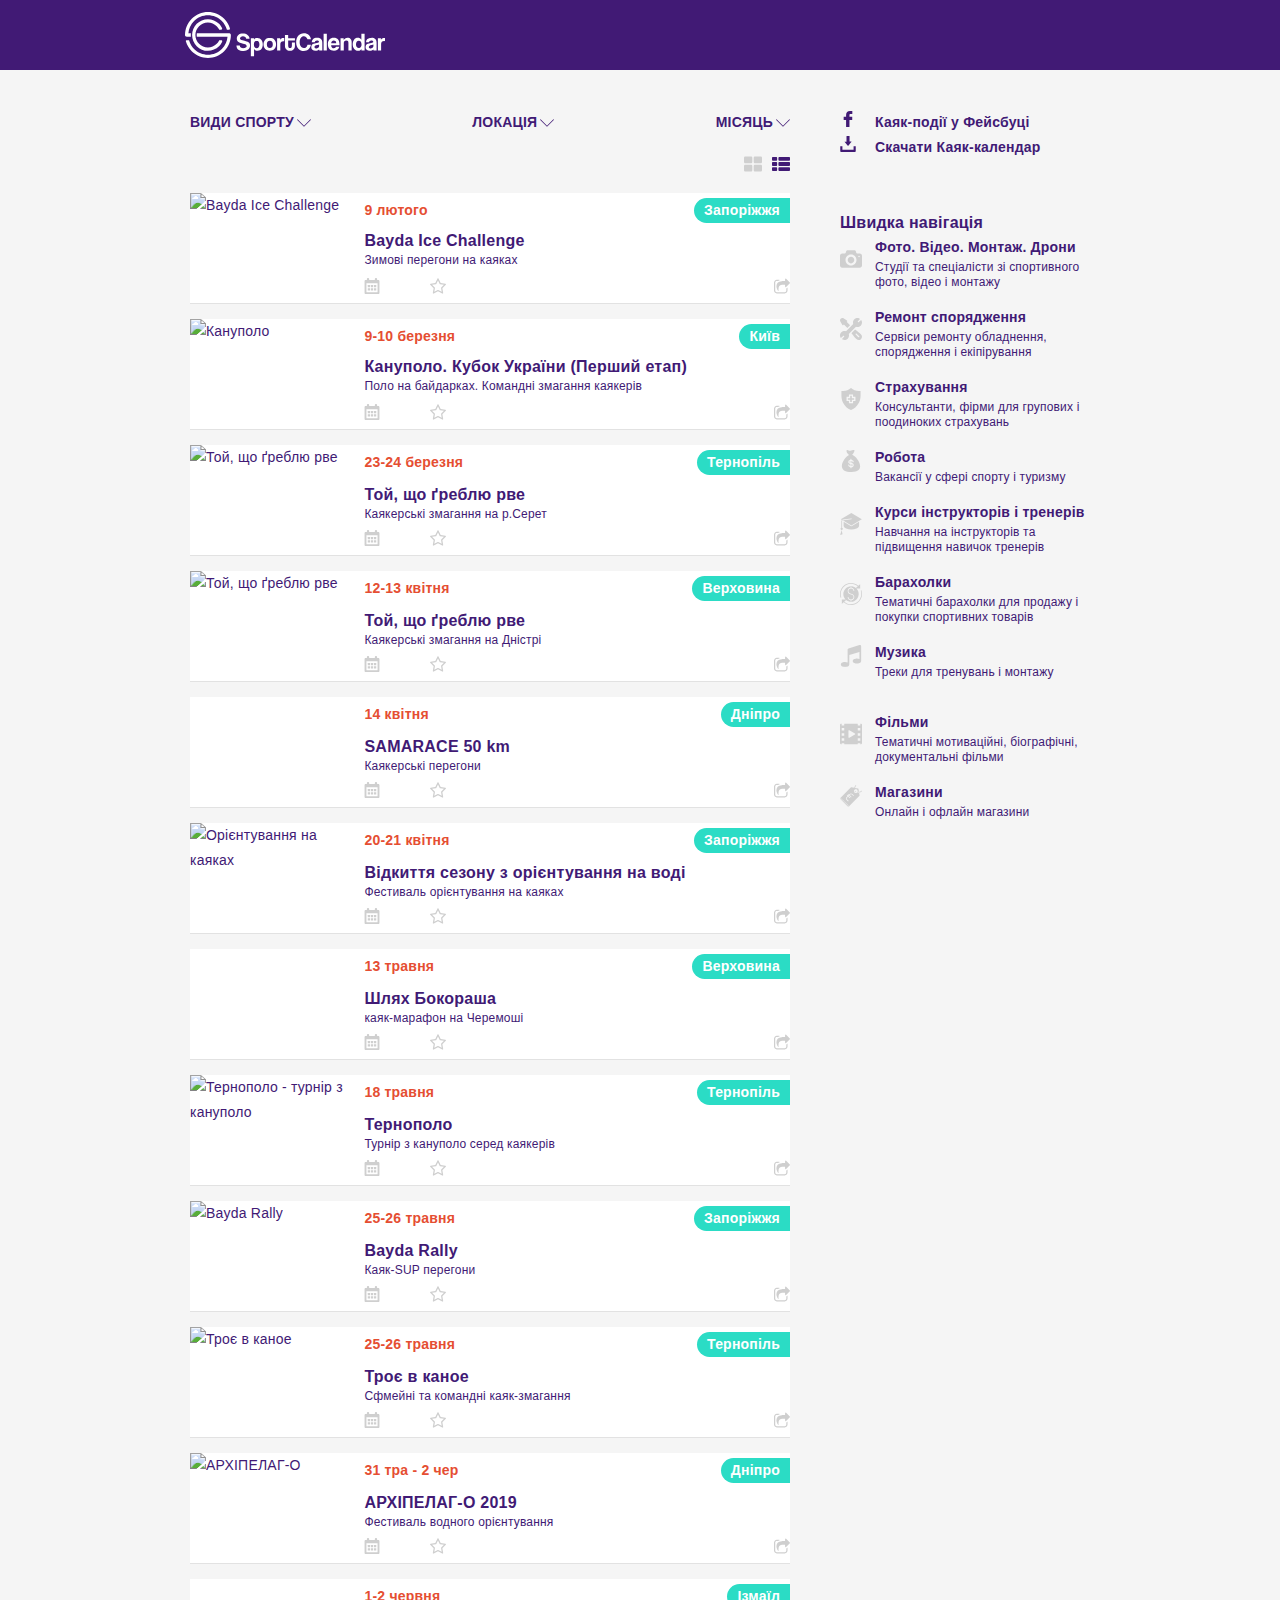
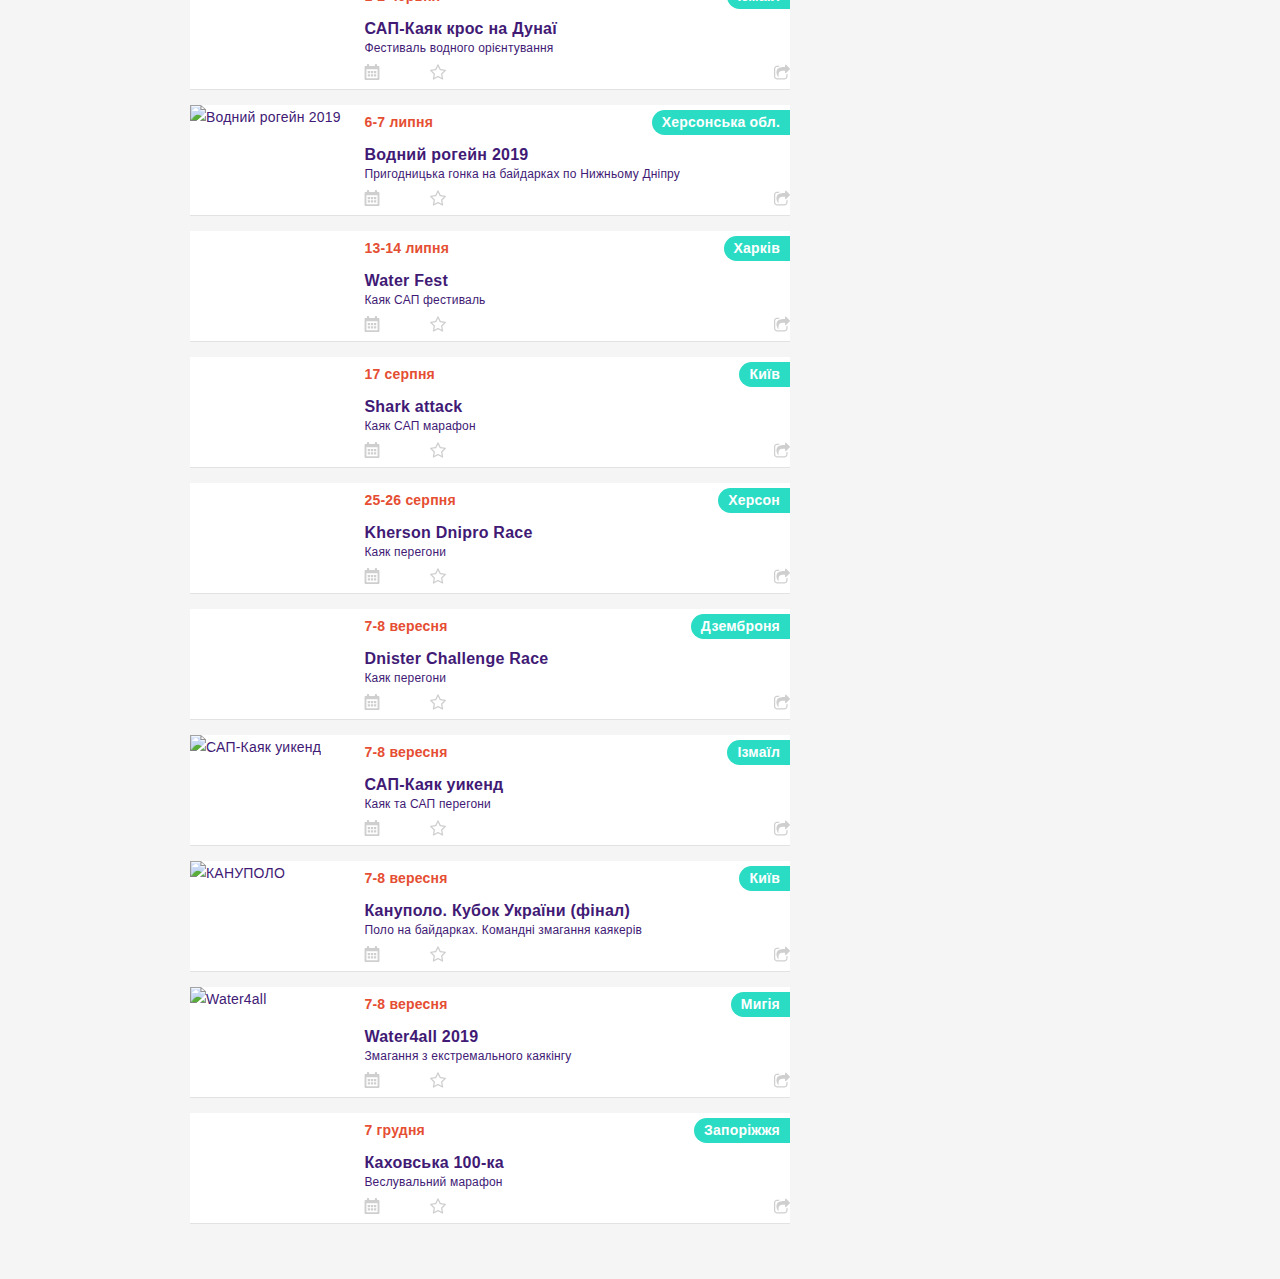
==== index.html @ 2b48cb85 "chenged eventPics place" ====
<!DOCTYPE html>
<html lang="ua">
<head>
    <meta charset="UTF-8">
    <meta name="viewport" content="width=device-width, initial-scale=1.0">
    <meta http-equiv="X-UA-Compatible" content="ie=edge">
    <title>SportCalendar.ua</title>
    <link rel="stylesheet" href="listContent.css">
    <link rel="stylesheet" href="eventPage.css">
    <link rel="stylesheet" href="style.css">
    
</head>
<body>
    
<div class="container">
    
    <header class="header"> 
        <div class="headerLogo">
            <svg xmlns="http://www.w3.org/2000/svg" xml:space="preserve" width="216.166mm" height="49.6062mm" style="shape-rendering:geometricPrecision; text-rendering:geometricPrecision; image-rendering:optimizeQuality; fill-rule:evenodd; clip-rule:evenodd"
                viewBox="0 0 22466 5156" xmlns:xlink="http://www.w3.org/1999/xlink">
                 <defs>
                  <style type="text/css">
                   <![CDATA[.fil0 {fill:#fff;fill-rule:nonzero}]]>
                  </style>
                 </defs>
                 <g id="Layer_x0020_1">
                  <metadata id="CorelCorpID_0Corel-Layer"/>
                  <path class="fil0" d="M6875 3010c-8,-91 -46,-160 -113,-209 -68,-48 -153,-73 -256,-73 -91,0 -168,20 -233,61 -65,40 -97,95 -97,163 0,52 22,97 67,135 44,37 118,68 221,92 83,20 155,38 216,54 62,16 116,31 163,45 47,14 90,28 127,41 37,13 73,28 107,44 71,34 127,84 168,148 41,65 62,148 62,251 0,95 -19,180 -56,254 -37,75 -88,138 -151,191 -64,52 -138,93 -222,121 -85,28 -176,42 -272,42 -539,0 -814,-208 -826,-623l375 0c2,97 40,173 115,227 75,54 169,82 284,82 48,0 95,-6 141,-17 45,-11 86,-27 121,-48 35,-21 63,-46 83,-76 20,-29 30,-61 30,-95 0,-111 -96,-190 -288,-236 -161,-38 -283,-71 -366,-98 -83,-27 -142,-49 -179,-65 -97,-44 -167,-102 -212,-173 -44,-71 -67,-160 -67,-269 0,-81 15,-156 45,-227 30,-71 74,-132 132,-183 57,-51 129,-92 215,-123 86,-30 184,-45 295,-45 103,0 199,15 288,44 89,29 166,70 233,123 67,52 120,116 159,191 39,75 61,158 65,251l-375 0zm1171 206c-204,0 -306,149 -306,448 0,117 29,212 86,286 58,74 132,110 222,110 91,0 165,-39 224,-117 59,-78 88,-178 88,-301 0,-284 -105,-427 -315,-427zm-297 -275l0 173c36,-73 86,-126 148,-159 63,-33 142,-50 239,-50 101,0 189,20 263,61 75,40 137,95 188,163 50,69 88,147 112,236 24,89 36,182 36,278 0,105 -13,201 -38,288 -25,87 -62,162 -110,225 -48,64 -108,113 -179,148 -71,35 -151,53 -242,53 -85,0 -164,-16 -238,-48 -74,-32 -131,-86 -171,-160l0 826 -360 0 0 -2034 351 0zm1780 272c-222,0 -333,139 -333,418 0,280 111,421 333,421 222,0 333,-140 333,-421 0,-278 -111,-418 -333,-418zm0 -309c109,0 207,17 294,51 87,34 160,83 221,147 61,64 107,140 139,230 32,90 48,189 48,298 0,109 -17,208 -50,298 -33,90 -80,166 -141,230 -61,64 -134,112 -221,147 -87,34 -184,51 -291,51 -111,0 -210,-18 -298,-53 -88,-35 -162,-85 -222,-148 -61,-64 -107,-140 -139,-230 -32,-90 -48,-188 -48,-295 0,-109 17,-208 50,-297 33,-89 80,-165 141,-229 61,-64 135,-113 222,-148 88,-35 186,-53 295,-53zm1616 375c-34,-6 -68,-9 -100,-9 -224,0 -336,111 -336,333l0 717 -363 0 0 -1380 342 0 0 166c30,-46 62,-83 94,-109 32,-26 66,-46 100,-61 34,-14 70,-23 106,-26 36,-3 73,-5 109,-5l48 0 0 372zm1205 -79l-760 0 0 569c0,87 16,154 48,201 32,47 86,71 160,71 73,0 126,-23 160,-70 34,-46 51,-113 51,-200l0 -360 339 0 0 396c0,73 -11,142 -32,209 -21,67 -54,125 -100,176 -45,50 -103,91 -174,121 -71,30 -154,45 -251,45 -101,0 -187,-15 -257,-45 -71,-30 -129,-71 -174,-121 -45,-50 -79,-109 -100,-176 -21,-67 -32,-137 -32,-212l0 -1238 360 0 0 372 760 0 0 260z"/>
                  <path class="fil0" d="M1326 2394l3564 0c183,0 271,44 265,254 -9,323 -77,632 -194,915 -131,316 -322,600 -560,837 -237,237 -521,429 -837,560 -304,126 -637,195 -986,195 -349,0 -682,-69 -986,-195 -316,-131 -600,-322 -837,-560 -155,-155 -291,-331 -403,-522 -110,-188 -197,-391 -257,-606 -13,-45 18,-91 69,-91l239 0 53 0 16 51c53,171 127,334 218,485 92,153 203,294 329,420 204,204 446,368 716,479 260,107 544,167 844,167 299,0 584,-59 844,-167 269,-112 512,-276 716,-479 190,-190 346,-415 457,-663 97,-219 160,-456 181,-705l-3450 0c-18,-123 -18,-251 0,-374zm1244 1961c-240,0 -469,-48 -678,-134 -218,-90 -413,-222 -576,-385 -163,-163 -295,-359 -385,-576 -87,-209 -134,-438 -134,-678 0,-240 48,-469 134,-678 90,-218 222,-413 385,-576 163,-163 359,-295 576,-385 209,-87 438,-134 678,-134 240,0 469,48 678,134 217,90 413,222 576,385 79,79 151,166 215,260 38,56 73,115 104,175 70,134 36,220 -103,220l-159 0 -43 0 -20 -39c-33,-65 -72,-128 -115,-187 -42,-58 -90,-114 -143,-167 -129,-129 -284,-234 -455,-305 -165,-68 -346,-106 -536,-106 -190,0 -371,38 -536,106 -171,71 -325,175 -455,305 -129,129 -234,284 -304,455 -68,165 -106,346 -106,536 0,190 38,371 106,536 71,171 175,325 304,455 129,129 284,234 455,304 165,68 346,106 536,106 190,0 371,-38 536,-106 171,-71 325,-175 455,-304 104,-104 191,-223 258,-353l20 -39 43 0 177 0c103,0 183,47 91,207 -37,63 -71,128 -111,188 -64,94 -136,181 -215,260 -163,163 -359,295 -576,385 -209,87 -438,134 -678,134zm-1913 -1586c-149,0 -296,1 -444,1 -147,0 -212,-78 -212,-192 0,-349 69,-682 195,-986 131,-316 322,-600 560,-837 237,-237 521,-429 837,-560 304,-126 637,-195 986,-195 349,0 682,69 986,195 316,131 600,322 837,560 156,156 293,333 406,527 97,166 176,345 234,532 16,53 24,169 -103,169l-181 0 -53 0 -16 -51c-53,-173 -127,-337 -218,-490l0 0c-93,-154 -205,-297 -332,-424 -204,-204 -446,-368 -716,-479 -260,-107 -544,-167 -844,-167 -299,0 -584,59 -844,167 -269,112 -512,275 -716,479 -191,191 -347,416 -458,666 -98,220 -160,459 -181,710l277 0 6 0c-12,124 -12,251 0,374l-6 0z"/>
                  <path class="fil0" d="M13759 3065c-26,-105 -77,-187 -151,-247 -75,-60 -158,-89 -251,-89 -75,0 -141,16 -200,48 -59,32 -108,78 -150,136 -41,59 -73,128 -94,207 -21,80 -32,168 -32,265 0,95 11,182 32,262 21,80 51,148 91,206 39,58 87,103 142,136 55,33 119,50 189,50 115,0 208,-31 278,-94 71,-63 119,-152 145,-269l390 0c-20,107 -53,203 -98,289 -45,86 -102,159 -169,221 -68,62 -146,109 -236,142 -90,33 -189,50 -298,50 -121,0 -234,-21 -339,-62 -105,-41 -196,-103 -274,-185 -78,-82 -138,-183 -182,-304 -43,-121 -65,-261 -65,-421 0,-157 20,-299 61,-424 40,-125 98,-232 172,-319 75,-88 165,-155 272,-201 107,-46 227,-70 360,-70 117,0 222,18 316,53 94,35 175,83 242,144 68,61 122,132 162,213 40,82 66,169 76,262l-390 0zm1301 575c-36,30 -100,54 -191,73 -125,24 -210,53 -254,86 -44,33 -67,79 -67,138 0,103 54,154 163,154 46,0 91,-7 135,-20 43,-13 81,-33 113,-59 32,-26 58,-60 77,-100 19,-40 29,-87 29,-139 0,-16 0,-38 -1,-67 -1,-28 -3,-50 -5,-67zm-224 -741c196,0 343,46 440,139 98,93 147,228 147,406l0 872 -339 0c-4,-16 -8,-33 -12,-51 -4,-18 -7,-38 -9,-61 -44,46 -102,81 -173,104 -71,23 -152,35 -245,35 -139,0 -251,-34 -334,-103 -84,-69 -126,-163 -126,-284 0,-95 16,-170 47,-227 31,-56 75,-101 132,-133 56,-32 124,-56 201,-73 78,-16 162,-30 253,-42 73,-10 130,-26 171,-48 41,-22 62,-53 62,-94 0,-52 -24,-92 -73,-118 -48,-26 -102,-39 -160,-39 -65,0 -119,19 -162,56 -43,37 -69,87 -77,150l-348 0c12,-153 65,-273 157,-359 93,-86 242,-129 448,-129zm1096 1416l-363 0 0 -1882 363 0 0 1882zm1053 -823c-4,-103 -34,-179 -89,-229 -55,-49 -120,-74 -192,-74 -75,0 -138,26 -191,79 -52,52 -83,127 -91,224l563 0zm-575 230c6,103 36,186 91,248 54,63 127,94 218,94 59,0 111,-14 157,-42 46,-28 77,-66 91,-112l375 0c-42,141 -117,250 -224,327 -107,77 -234,115 -381,115 -460,0 -690,-250 -690,-751 0,-214 57,-384 173,-511 115,-127 279,-191 493,-191 432,0 648,274 648,823l-950 0zm1410 -584c42,-77 99,-136 171,-177 72,-41 163,-62 274,-62 67,0 128,10 183,30 55,20 103,49 144,88 40,38 72,86 95,144 23,58 35,124 35,198l0 956 -366 0 0 -835c0,-107 -18,-179 -53,-216 -35,-37 -96,-56 -183,-56 -190,0 -284,106 -284,318l0 790 -363 0 0 -1380 348 0 0 203zm1701 73c-208,0 -312,142 -312,427 0,123 28,222 85,298 57,76 131,113 224,113 44,0 86,-10 124,-29 38,-19 72,-46 100,-82 28,-35 50,-77 65,-124 15,-47 23,-99 23,-156 0,-299 -103,-448 -309,-448zm654 1105l-351 0 -6 -169c-83,137 -210,206 -381,206 -101,0 -189,-20 -263,-59 -75,-39 -137,-93 -186,-160 -49,-68 -87,-146 -112,-235 -25,-89 -38,-184 -38,-285 0,-105 13,-201 39,-289 26,-88 64,-163 113,-225 49,-63 109,-111 180,-147 71,-35 150,-53 239,-53 167,0 302,73 403,218l0 -684 363 0 0 1882zm984 -675c-36,30 -100,54 -191,73 -125,24 -210,53 -254,86 -44,33 -67,79 -67,138 0,103 54,154 163,154 46,0 91,-7 135,-20 43,-13 81,-33 114,-59 32,-26 58,-60 77,-100 19,-40 29,-87 29,-139 0,-16 0,-38 -1,-67 -1,-28 -3,-50 -5,-67zm-224 -741c196,0 343,46 440,139 98,93 147,228 147,406l0 872 -339 0c-4,-16 -8,-33 -12,-51 -4,-18 -7,-38 -9,-61 -44,46 -102,81 -173,104 -71,23 -152,35 -245,35 -139,0 -251,-34 -334,-103 -84,-69 -126,-163 -126,-284 0,-95 16,-170 47,-227 31,-56 75,-101 132,-133 57,-32 124,-56 201,-73 78,-16 162,-30 253,-42 73,-10 130,-26 171,-48 41,-22 62,-53 62,-94 0,-52 -24,-92 -73,-118 -48,-26 -102,-39 -160,-39 -65,0 -119,19 -162,56 -43,37 -69,87 -77,150l-348 0c12,-153 65,-273 157,-359 93,-86 242,-129 448,-129zm1531 375c-34,-6 -68,-9 -100,-9 -224,0 -336,111 -336,333l0 717 -363 0 0 -1380 342 0 0 166c30,-46 62,-83 94,-109 32,-26 66,-46 100,-61 34,-14 70,-23 106,-26 36,-3 73,-5 109,-5l48 0 0 372z"/>
                  
                 </g>
            </svg>
            <!--  <?xml version="1.0" encoding="UTF-8"?>
            <!DOCTYPE svg PUBLIC "-//W3C//DTD SVG 1.1//EN" "http://www.w3.org/Graphics/SVG/1.1/DTD/svg11.dtd">-->
        </div>         
        <!-- <div class="menuContent">
            <ul class="headerMenu">
                <li><a href="#" class="social-item calendar">КАЛЕНДАР</a></li>
                <li><a href="#" class="social-item">ТУРИ</a></li>
                <li><a href="#" class="social-item">ШКОЛИ</a></li>
                <li><a href="#" class="social-item">МАГАЗИНИ</a></li>
                <li><a href="#" class="social-item">ПРОКАТИ</a></li>
                <li><a href="#" class="social-item">ФОРУМ</a></li>
            </ul>    
                
            <ul class="headerSocialMenu">
                <li><a href="#" class="social-item">Fb</a></li>
                <li><a href="#" class="social-item">Tlg</a></li>
                <li><a href="#" class="social-item">In</a></li>
            </ul>         
        </div>  -->               
    </header>    

    <main>
        <!--EVENT SECTION-->
        <section class="contentSection">
            <div class="homeGradient"></div>
            <!-- FILTERS -->
            <div class="filterMenu">

                <div class="categoryFilter filterBlock">
                    <strong>Види спорту</strong> 
                    <svg class="icon" xmlns="http://www.w3.org/2000/svg" xmlns:xlink="http://www.w3.org/1999/xlink" version="1.1" id="Capa_1" x="0px" y="0px" width="512px" height="512px" viewBox="0 0 201.458 201.457" style="enable-background:new 0 0 201.458 201.457;" xml:space="preserve"> <g>      <path d="M193.177,46.233l8.28,8.28L100.734,155.241L0,54.495l8.28-8.279l92.46,92.46L193.177,46.233z" /></g> </svg>
                            
                   <section class="modal modalFilter">
                        <div class="filterHeader">
                            <button class="modalClose" type="button">
                                <img class="icon" src="img/icon/close.svg" alt="закрити">
                            </button>
                        </div>
                        <ul class="filterContent"> 
                            <li class="">
                                    <h2>Категорії</h2>
                                    <ul class="listItem ">
                                        <li class="filterItem" >Зимові </li class="filterItem">
                                        <li class="filterItem" >Водні </li class="filterItem">
                                        <li class="filterItem" >Бігові</li class="filterItem">
                                        <li class="filterItem" >Мультигонки </li class="filterItem">
                                        <li class="filterItem" >Мотоспорт </li class="filterItem">
                                        <li class="filterItem" >Автоспорт </li class="filterItem">
                                    </ul>
                            </li>                               
                            <li class="">
                                    <h2>A</h2>
                                    <ul class="listItem ">
                                        <li class="filterItem" >Акробатика</li class="filterItem">
                                        <li class="filterItem" >АкроЙога</li class="filterItem">
                                        <li class="filterItem" >Авто </li class="filterItem">
                                    </ul>
                            </li>

                            <li class=" ">
                                    <h2>Б</h2>
                                    <ul class="listItem ">
                                        <li class="filterItem" >Бадмінтон</li class="filterItem">
                                        <li class="filterItem" >Батут</li class="filterItem">
                                        <li class="filterItem" >Біг</li class="filterItem">
                                    </ul>
                            </li>

                            <li class=" ">
                                    <h2>B</h2>
                                    <ul class="listItem ">
                                        <li class="filterItem" >Вейкбордінг</li class="filterItem">                                
                                        <li class="filterItem" >Вело</li class="filterItem">
                                    </ul>
                            </li>

                            <li class=" ">
                                    <h2>K</h2>
                                    <ul class="listItem ">
                                        <li class="filterItem" >Каякінг</li class="filterItem">
                                        <li class="filterItem" >Кайтсьорфінг</li class="filterItem">
                                        <li class="filterItem" ></li class="filterItem">
                                    </ul>
                            </li>                                   
                        </ul>
                    </section>
                </div>

                <div class="locFilter filterBlock">
                    <strong>Локація</strong>   
                    <svg class="icon" xmlns="http://www.w3.org/2000/svg" xmlns:xlink="http://www.w3.org/1999/xlink" version="1.1" id="Capa_1" x="0px" y="0px" width="512px" height="512px" viewBox="0 0 201.458 201.457" style="enable-background:new 0 0 201.458 201.457;" xml:space="preserve"> <g>      <path d="M193.177,46.233l8.28,8.28L100.734,155.241L0,54.495l8.28-8.279l92.46,92.46L193.177,46.233z" /></g> </svg>

                    <section class="modal modalFilter">
                        <div class="filterHeader">
                            <button class="modalClose" type="button">
                                <img class="icon" src="img/icon/close.svg" alt="закрити">
                            </button>
                        </div>
                        <ul class="filterContent"> 
                            <li class="">
                                <h3>Центр України</h3>
                                <ul class="listItem ">
                                    <li class="filterItem" >Вінниця і обл</li class="filterItem">
                                    <li class="filterItem" >Житомир і обл</li class="filterItem">
                                    <li class="filterItem" >Київ і обл</li class="filterItem">
                                    <li class="filterItem" >Кіровоград і обл </li class="filterItem">
                                    <li class="filterItem" >Полтава і обл</li class="filterItem">
                                    <li class="filterItem" >Суми і обл </li class="filterItem"> 
                                    <li class="filterItem" >Черкаси і обл </li class="filterItem">
                                    <li class="filterItem" >Чернігів і обл</li class="filterItem">
                                </ul>
                            </li>                               
                            <li class="">
                                <h3>Захід України</h3>
                                <ul class="listItem ">                                    
                                    <li class="filterItem" >Львів і обл</li class="filterItem">
                                    <li class="filterItem" >Івано-Франківськ і обл </li class="filterItem">
                                    <li class="filterItem" >Закарпаття і обл</li class="filterItem">
                                    <li class="filterItem" >Рівно і обл </li class="filterItem">
                                    <li class="filterItem" >Тернопіль і обл</li class="filterItem">
                                    <li class="filterItem" >Чернівці і обл </li class="filterItem">   
                                    <li class="filterItem" >Хмельницький і обл </li class="filterItem">   
                                </ul>
                            </li>                            

                            <li class=" ">
                                <h3>Південь України</h3>
                                <ul class="listItem ">                                    
                                    <li class="filterItem" >Одеса і обл</li class="filterItem">
                                    <li class="filterItem" >Херсон і обл </li class="filterItem">
                                    <li class="filterItem" >Миколаїв і обл</li class="filterItem">                
                                </ul>
                            </li>

                            <li class=" ">
                                    <h3>Схід України</h3>
                                    <ul class="listItem ">
                                        <li class="filterItem" >Дніпро і обл </li class="filterItem">
                                        <li class="filterItem" >Запоріжжя і обл</li class="filterItem">
                                        <li class="filterItem" >Харків і обл</li class="filterItem">
                                        <li class="filterItem" >Донецька обл</li class="filterItem">
                                        <li class="filterItem" >Луганська обл</li class="filterItem">
                                    </ul>
                            </li>                                   
                        </ul>
                    </section>                
                </div>
                
                <div class="dateFilter filterBlock">
                    <strong>Місяць</strong>   
                    <svg class="icon" xmlns="http://www.w3.org/2000/svg" xmlns:xlink="http://www.w3.org/1999/xlink" version="1.1" id="Capa_1" x="0px" y="0px" width="512px" height="512px" viewBox="0 0 201.458 201.457" style="enable-background:new 0 0 201.458 201.457;" xml:space="preserve"> <g>      <path d="M193.177,46.233l8.28,8.28L100.734,155.241L0,54.495l8.28-8.279l92.46,92.46L193.177,46.233z" /></g> </svg>

                    <section class="modal modalFilter">
                        <div class="filterHeader">                            
                            <button class="modalClose" type="button">
                                <img class="icon" src="img/icon/close.svg" alt="закрити">
                            </button>
                            <h2>2019 рік</h2>
                        </div>
                        <ul>                                
                            <li class="season winter">
                                <ul class="listItem seasonItem">
                                    <li class="filterItem" selected>Грудень</li class="filterItem">
                                    <li class="filterItem" >Січень</li class="filterItem">
                                    <li class="filterItem" >Лютий</li class="filterItem">
                                </ul>
                            </li>
                            <li class="season spring">
                                <ul class="listItem seasonItem ">
                                    <li class="filterItem" >Березень</li class="filterItem">
                                    <li class="filterItem" >Квітень</li class="filterItem">
                                    <li class="filterItem" >Травень</li class="filterItem">
                                </ul>
                            </li>
                            <li class="season summer">
                                <ul class="listItem seasonItem">
                                    <li class="filterItem" >Червень</li class="filterItem">
                                    <li class="filterItem" >Липень</li class="filterItem">
                                    <li class="filterItem" >Серпень</li class="filterItem">
                                </ul>
                            </li>
                            <li class="season autumn">
                                <ul class="listItem seasonItem">
                                    <li class="filterItem" >Вересень</li class="filterItem">
                                    <li class="filterItem" >Жовтень</li class="filterItem">
                                    <li class="filterItem" >Листопад</li class="filterItem">
                                </ul>
                            </li>                                   
                        </ul>
                    </section>                 
                   
                </div>                
                
            </div>             
            <!-- FILTERS end-->

            <div class="listGrid">
                    <svg class="icon grid" version="1.1" id="Capa_1" xmlns="http://www.w3.org/2000/svg" xmlns:xlink="http://www.w3.org/1999/xlink" x="0px" y="0px"
                         viewBox="0 0 475.082 475.082" style="enable-background:new 0 0 475.082 475.082;"
                        xml:space="preserve"><g><g><path d="M182.725,36.542H36.547c-9.9,0-18.464,3.619-25.697,10.854C3.617,54.62,0,63.192,0,73.087v109.636
                               c0,9.897,3.617,18.464,10.85,25.693c7.232,7.236,15.796,10.854,25.697,10.854h146.178c9.9,0,18.464-3.621,25.697-10.854
                               c7.233-7.229,10.85-15.796,10.85-25.693V73.087c0-9.895-3.617-18.464-10.85-25.692C201.189,40.158,192.622,36.542,182.725,36.542z
                               "/><path d="M182.725,255.813H36.547c-9.9,0-18.464,3.621-25.697,10.852C3.617,273.896,0,282.462,0,292.358v109.636
                               c0,9.897,3.617,18.467,10.85,25.694c7.232,7.234,15.796,10.852,25.697,10.852h146.178c9.9,0,18.464-3.617,25.697-10.852
                               c7.233-7.228,10.85-15.797,10.85-25.694V292.358c0-9.896-3.617-18.462-10.85-25.693
                               C201.189,259.428,192.622,255.813,182.725,255.813z"/>
                           <path d="M464.23,47.396c-7.225-7.238-15.797-10.854-25.694-10.854H292.355c-9.896,0-18.463,3.619-25.693,10.854
                               c-7.234,7.224-10.852,15.797-10.852,25.692v109.636c0,9.897,3.617,18.464,10.852,25.693c7.23,7.236,15.797,10.854,25.693,10.854
                               h146.181c9.897,0,18.47-3.621,25.694-10.854c7.234-7.229,10.852-15.796,10.852-25.693V73.087
                               C475.082,63.192,471.467,54.626,464.23,47.396z"/>
                           <path d="M438.536,255.813H292.355c-9.896,0-18.463,3.621-25.693,10.852c-7.234,7.231-10.852,15.797-10.852,25.693v109.636
                               c0,9.897,3.617,18.467,10.852,25.694c7.23,7.234,15.797,10.852,25.693,10.852h146.181c9.897,0,18.47-3.617,25.694-10.852
                               c7.234-7.228,10.852-15.797,10.852-25.694V292.358c0-9.896-3.614-18.462-10.852-25.693
                               C457.005,259.428,448.44,255.813,438.536,255.813z"/>
                       </g></g></svg>
                    <svg class="icon list" version="1.1" id="Capa_1" xmlns="http://www.w3.org/2000/svg" xmlns:xlink="http://www.w3.org/1999/xlink" x="0px" y="0px"
                    width="511.626px" height="511.627px" viewBox="0 0 511.626 511.627" style="enable-background:new 0 0 511.626 511.627;"
                    xml:space="preserve"><g><g><path d="M118.771,200.999H27.406c-7.611,0-14.084,2.664-19.414,7.994C2.663,214.32,0,220.791,0,228.407v54.823
                           c0,7.61,2.663,14.078,7.992,19.406c5.33,5.329,11.803,7.994,19.414,7.994h91.365c7.611,0,14.084-2.665,19.414-7.994
                           c5.33-5.328,7.992-11.796,7.992-19.406v-54.823c0-7.616-2.662-14.087-7.992-19.414S126.382,200.999,118.771,200.999z"/>
                       <path d="M118.771,54.814H27.406c-7.611,0-14.084,2.663-19.414,7.993C2.663,68.137,0,74.61,0,82.221v54.821
                           c0,7.616,2.663,14.091,7.992,19.417c5.33,5.327,11.803,7.994,19.414,7.994h91.365c7.611,0,14.084-2.667,19.414-7.994
                           s7.992-11.798,7.992-19.414V82.225c0-7.611-2.662-14.084-7.992-19.417C132.855,57.48,126.382,54.814,118.771,54.814z"/>
                       <path d="M118.771,347.177H27.406c-7.611,0-14.084,2.662-19.414,7.994C2.663,360.502,0,366.974,0,374.585v54.826
                           c0,7.61,2.663,14.086,7.992,19.41c5.33,5.332,11.803,7.991,19.414,7.991h91.365c7.611,0,14.084-2.663,19.414-7.991
                           c5.33-5.324,7.992-11.8,7.992-19.41v-54.826c0-7.611-2.662-14.083-7.992-19.411S126.382,347.177,118.771,347.177z"/>
                       <path d="M484.215,200.999H210.131c-7.614,0-14.084,2.664-19.414,7.994s-7.992,11.798-7.992,19.414v54.823
                           c0,7.61,2.662,14.078,7.992,19.406c5.327,5.329,11.8,7.994,19.414,7.994h274.091c7.61,0,14.085-2.665,19.41-7.994
                           c5.332-5.328,7.994-11.796,7.994-19.406v-54.823c0-7.616-2.662-14.087-7.997-19.414
                           C498.3,203.663,491.833,200.999,484.215,200.999z"/>
                       <path d="M484.215,347.177H210.131c-7.614,0-14.084,2.662-19.414,7.994c-5.33,5.331-7.992,11.8-7.992,19.41v54.823
                           c0,7.611,2.662,14.089,7.992,19.417c5.327,5.328,11.8,7.987,19.414,7.987h274.091c7.61,0,14.085-2.662,19.41-7.987
                           c5.332-5.331,7.994-11.806,7.994-19.417v-54.823c0-7.61-2.662-14.085-7.997-19.41C498.3,349.846,491.833,347.177,484.215,347.177z
                           "/><path d="M503.629,62.811c-5.329-5.327-11.797-7.993-19.414-7.993H210.131c-7.614,0-14.084,2.663-19.414,7.993
                           s-7.992,11.803-7.992,19.414v54.821c0,7.616,2.662,14.083,7.992,19.414c5.327,5.327,11.8,7.994,19.414,7.994h274.091
                           c7.61,0,14.078-2.667,19.41-7.994s7.994-11.798,7.994-19.414V82.225C511.626,74.613,508.964,68.141,503.629,62.811z"/>
                   </g></g></svg>
            </div>

            <!--LIST CONTENT-->
            <div class="listContent">                   
                                
                <!--Bayda Ice Challenge-->
                <div class="blockContent BaydaIceChallenge">                    
                    <section class="infoContent"> 
                        <div class="topEventContent">
                            <div class="dateContent "> 
                                <strong>9 лютого</strong>
                            </div>
                            <div class="locationContent ">
                                <!-- <svg class="icon" version="1.0" xmlns="http://www.w3.org/2000/svg"  viewBox="0 0 830.000000 1280.000000" preserveAspectRatio="xMidYMid meet"><g transform="translate(0.000000,1280.000000) scale(0.100000,-0.100000)" stroke="none"><path d="M3855 12789 c-555 -44 -1043 -176 -1530 -414 -1457 -712 -2370 -2223 -2322 -3840 19 -605 152 -1155 406 -1680 109 -225 183 -353 331 -575 65 -96 856 -1369 1760 -2827 903 -1459 1646 -2653 1650 -2653 4 0 747 1194 1650 2652 904 1459 1695 2732 1760 2828 148 222 222 350 331 575 421 869 520 1869 279 2821 -244 958 -822 1795 -1640 2371 -696 491 -1551 759 -2404 752 -94 -1 -216 -5 -271 -10z m635 -1764 c440 -80 813 -271 1120 -575 769 -761 825 -1980 130 -2812 -335 -402 -817 -663 -1344 -728 -114 -14 -378 -14 -492 0 -853 105 -1550 715 -1764 1544 -141 545 -52 1136 243 1613 330 531 862 876 1497 968 130 19 481 13 610 -10z"/></g></svg> -->
                                <strong>Запоріжжя</strong>
                            </div>
                        </div>       
                        
                        <div class="nameContent ">
                            <a href="#"><h2>Bayda Ice Challenge</h2></a>                        
                            <p class="descriptionContent">Зимові перегони на каяках</p>
                        </div>
                          
                        <hr>
                        <div class="bottomContent"> 
                            <div class="icon leftSide">
                                <div class="iconItem"><svg class="icon" xmlns="http://www.w3.org/2000/svg" xmlns:xlink="http://www.w3.org/1999/xlink" version="1.1" id="Capa_1" x="0px" y="0px" viewBox="0 0 361.77 361.77" style="enable-background:new 0 0 361.77 361.77;" xml:space="preserve"><g>			<path d="M323.885,43.77h-27.5V25c0-13.807-11.193-25-25-25h-1c-13.807,0-25,11.193-25,25v18.77h-129V25c0-13.807-11.193-25-25-25     h-1c-13.807,0-25,11.193-25,25v18.77h-27.5c-13.807,0-25,11.193-25,25v268c0,13.809,11.193,25,25,25h286     c13.807,0,25-11.191,25-25v-268C348.885,54.963,337.691,43.77,323.885,43.77z M306.885,322.27h-252v-203h252V322.27z" />		<path d="M89.136,211.134h43.498c2.209,0,4-1.791,4-4v-43.498c0-2.209-1.791-4-4-4H89.136c-2.209,0-4,1.791-4,4v43.498     C85.136,209.343,86.927,211.134,89.136,211.134z" />			<path d="M159.136,211.134h43.498c2.209,0,4-1.791,4-4v-43.498c0-2.209-1.791-4-4-4h-43.498c-2.209,0-4,1.791-4,4v43.498     C155.136,209.343,156.927,211.134,159.136,211.134z" />			<path d="M229.136,211.134h43.498c2.209,0,4-1.791,4-4v-43.498c0-2.209-1.791-4-4-4h-43.498c-2.209,0-4,1.791-4,4v43.498     C225.136,209.343,226.927,211.134,229.136,211.134z" />			<path d="M89.136,281.134h43.498c2.209,0,4-1.791,4-4v-43.498c0-2.209-1.791-4-4-4H89.136c-2.209,0-4,1.791-4,4v43.498     C85.136,279.343,86.927,281.134,89.136,281.134z" />			<path d="M159.136,281.134h43.498c2.209,0,4-1.791,4-4v-43.498c0-2.209-1.791-4-4-4h-43.498c-2.209,0-4,1.791-4,4v43.498     C155.136,279.343,156.927,281.134,159.136,281.134z" />			<path d="M229.136,281.134h43.498c2.209,0,4-1.791,4-4v-43.498c0-2.209-1.791-4-4-4h-43.498c-2.209,0-4,1.791-4,4v43.498     C225.136,279.343,226.927,281.134,229.136,281.134z" /></g></svg></div>
                                <div class="iconItem"><svg class="icon" version="1.1" id="Layer_1" xmlns="http://www.w3.org/2000/svg" xmlns:xlink="http://www.w3.org/1999/xlink" x="0px" y="0px" viewBox="0 0 512.001 512.001" style="enable-background:new 0 0 512.001 512.001;" xml:space="preserve"><g><path d="M510.992,196.91c-2.428-7.487-8.894-12.947-16.683-14.086l-151.857-22.196L274.547,23.059 c-3.484-7.059-10.674-11.528-18.546-11.528c-7.872,0-15.061,4.469-18.546,11.528L169.55,160.628L17.692,182.824 c-7.788,1.139-14.255,6.599-16.683,14.086c-2.428,7.487-0.395,15.703,5.243,21.195l109.867,107.009L90.19,476.291 c-1.331,7.761,1.86,15.603,8.229,20.23c6.369,4.626,14.813,5.236,21.782,1.572L256,426.677l135.799,71.415 c3.027,1.592,6.331,2.377,9.625,2.377c4.287,0,8.554-1.332,12.157-3.949c6.37-4.627,9.56-12.47,8.229-20.23l-25.928-151.177 l109.867-107.009C511.387,212.613,513.42,204.398,510.992,196.91z M359.229,303.073c-4.878,4.751-7.105,11.6-5.954,18.313 l20.682,120.588l-108.331-56.97c-3.014-1.585-6.32-2.377-9.627-2.377c-3.306,0-6.614,0.792-9.627,2.376l-108.33,56.97 l20.682-120.588c1.151-6.712-1.075-13.561-5.954-18.313l-87.656-85.376l121.163-17.709c6.729-0.984,12.544-5.213,15.554-11.311 L256,78.94l54.166,109.736c3.01,6.099,8.826,10.327,15.555,11.311l121.164,17.71L359.229,303.073z"/></g></svg><g><path d="M486.554,186.811c-1.6-4.9-5.8-8.4-10.9-9.2l-152-21.6l-68.4-137.5c-2.3-4.6-7-7.5-12.1-7.5l0,0c-5.1,0-9.8,2.9-12.1,7.6 l-67.5,137.9l-152,22.6c-5.1,0.8-9.3,4.3-10.9,9.2s-0.2,10.3,3.5,13.8l110.3,106.9l-25.5,151.4c-0.9,5.1,1.2,10.2,5.4,13.2 c2.3,1.7,5.1,2.6,7.9,2.6c2.2,0,4.3-0.5,6.3-1.6l135.7-71.9l136.1,71.1c2,1,4.1,1.5,6.2,1.5l0,0c7.4,0,13.5-6.1,13.5-13.5 c0-1.1-0.1-2.1-0.4-3.1l-26.3-150.5l109.6-107.5C486.854,197.111,488.154,191.711,486.554,186.811z M349.554,293.911 c-3.2,3.1-4.6,7.6-3.8,12l22.9,131.3l-118.2-61.7c-3.9-2.1-8.6-2-12.6,0l-117.8,62.4l22.1-131.5c0.7-4.4-0.7-8.8-3.9-11.9 l-95.6-92.8l131.9-19.6c4.4-0.7,8.2-3.4,10.1-7.4l58.6-119.7l59.4,119.4c2,4,5.8,6.7,10.2,7.4l132,18.8L349.554,293.911z"/></g> </svg></div>
                            </div>
                            <div class="icon"><svg class="icon" version="1.1" id="Capa_1" xmlns="http://www.w3.org/2000/svg" xmlns:xlink="http://www.w3.org/1999/xlink" x="0px" y="0px" viewBox="0 0 475.082 475.081" style="enable-background:new 0 0 475.082 475.081;"xml:space="preserve"><g><path d="M469.658,133.333L360.029,23.697c-3.621-3.617-7.909-5.424-12.854-5.424c-2.275,0-4.661,0.476-7.132,1.425c-7.426,3.237-11.139,8.852-11.139,16.846v54.821h-45.683c-20.174,0-38.879,1.047-56.101,3.14c-17.224,2.092-32.404,4.993-45.537,8.708c-13.134,3.708-24.983,8.326-35.547,13.846c-10.562,5.518-19.555,11.372-26.98,17.559c-7.426,6.186-13.943,13.23-19.558,21.129c-5.618,7.898-10.088,15.653-13.422,23.267c-3.328,7.616-5.992,15.99-7.992,25.125c-2.002,9.137-3.333,17.701-3.999,25.693c-0.666,7.994-0.999,16.657-0.999,25.979c0,10.663,1.668,22.271,4.998,34.838c3.331,12.559,6.995,23.407,10.992,32.545c3.996,9.13,8.709,18.603,14.134,28.403c5.424,9.802,9.182,16.317,11.276,19.555c2.093,3.23,4.095,6.187,5.997,8.85c1.903,2.474,4.377,3.71,7.421,3.71c0.765,0,1.902-0.186,3.427-0.568c4.377-2.095,6.279-5.325,5.708-9.705c-8.564-63.954-1.52-108.973,21.128-135.047c21.892-24.934,63.575-37.403,125.051-37.403h45.686v54.816c0,8.001,3.71,13.613,11.136,16.851c2.471,0.951,4.853,1.424,7.132,1.424c5.14,0,9.425-1.807,12.854-5.421l109.633-109.637c3.613-3.619,5.424-7.898,5.424-12.847C475.082,141.23,473.271,136.944,469.658,133.333z"/><path d="M395.996,292.356c-3.625-1.529-6.951-0.763-9.993,2.283c-4.948,4.568-10.092,8.093-15.42,10.564c-3.433,1.902-5.141,4.66-5.141,8.277v61.104c0,12.562-4.466,23.308-13.415,32.26c-8.945,8.946-19.704,13.419-32.264,13.419H82.222c-12.564,0-23.318-4.473-32.264-13.419c-8.947-8.952-13.418-19.697-13.418-32.26V137.039c0-12.563,4.471-23.313,13.418-32.259c8.945-8.947,19.699-13.418,32.264-13.418h31.977c1.141,0,2.666-0.383,4.568-1.143c10.66-6.473,23.313-12.185,37.972-17.133c4.949-0.95,7.423-3.994,7.423-9.136c0-2.474-0.903-4.611-2.712-6.423c-1.809-1.804-3.946-2.708-6.423-2.708H82.226c-22.65,0-42.018,8.042-58.102,24.125C8.042,95.026,0,114.394,0,137.044v237.537c0,22.651,8.042,42.018,24.125,58.102c16.084,16.084,35.452,24.126,58.102,24.126h237.541c22.647,0,42.017-8.042,58.101-24.126c16.085-16.084,24.127-35.45,24.127-58.102v-73.946C401.995,296.829,399.996,294.071,395.996,292.356z"/></g></svg></div>
                        </div>
                            
                    </section>
    
                    <section class="imgContent">
                        <img src="img/pics/bayda.jpg" alt="Bayda Ice Challenge">
                    </section>
                </div>
                
                <!--КАНУПОЛО-->
                <div class="blockContent CanoePolo">                    
                    <section class="infoContent">
                        <div class="topEventContent">                             
                            <div class="dateContent "> 
                                <strong>9-10 березня</strong>
                            </div> 
                            <div class="locationContent">
                                <!-- <svg class="icon" version="1.0" xmlns="http://www.w3.org/2000/svg"  viewBox="0 0 830.000000 1280.000000" preserveAspectRatio="xMidYMid meet"><g transform="translate(0.000000,1280.000000) scale(0.100000,-0.100000)" stroke="none"><path d="M3855 12789 c-555 -44 -1043 -176 -1530 -414 -1457 -712 -2370 -2223 -2322 -3840 19 -605 152 -1155 406 -1680 109 -225 183 -353 331 -575 65 -96 856 -1369 1760 -2827 903 -1459 1646 -2653 1650 -2653 4 0 747 1194 1650 2652 904 1459 1695 2732 1760 2828 148 222 222 350 331 575 421 869 520 1869 279 2821 -244 958 -822 1795 -1640 2371 -696 491 -1551 759 -2404 752 -94 -1 -216 -5 -271 -10z m635 -1764 c440 -80 813 -271 1120 -575 769 -761 825 -1980 130 -2812 -335 -402 -817 -663 -1344 -728 -114 -14 -378 -14 -492 0 -853 105 -1550 715 -1764 1544 -141 545 -52 1136 243 1613 330 531 862 876 1497 968 130 19 481 13 610 -10z"/></g></svg> -->
                                <strong>Київ</strong>
                            </div>                           
                        </div>                    
                        <div class="nameContent ">
                            <a href="#"><h2>Кануполо. Кубок України (Перший етап)</h2></a>                        
                            <p class="descriptionContent">Поло на байдарках. Командні змагання каякерів</p>
                        </div>  
                        <hr>
                        <div class="bottomContent"> 
                                <div class="icon leftSide">
                                    <div class="iconItem"><svg class="icon" xmlns="http://www.w3.org/2000/svg" xmlns:xlink="http://www.w3.org/1999/xlink" version="1.1" id="Capa_1" x="0px" y="0px" viewBox="0 0 361.77 361.77" style="enable-background:new 0 0 361.77 361.77;" xml:space="preserve"><g>			<path d="M323.885,43.77h-27.5V25c0-13.807-11.193-25-25-25h-1c-13.807,0-25,11.193-25,25v18.77h-129V25c0-13.807-11.193-25-25-25     h-1c-13.807,0-25,11.193-25,25v18.77h-27.5c-13.807,0-25,11.193-25,25v268c0,13.809,11.193,25,25,25h286     c13.807,0,25-11.191,25-25v-268C348.885,54.963,337.691,43.77,323.885,43.77z M306.885,322.27h-252v-203h252V322.27z" />		<path d="M89.136,211.134h43.498c2.209,0,4-1.791,4-4v-43.498c0-2.209-1.791-4-4-4H89.136c-2.209,0-4,1.791-4,4v43.498     C85.136,209.343,86.927,211.134,89.136,211.134z" />			<path d="M159.136,211.134h43.498c2.209,0,4-1.791,4-4v-43.498c0-2.209-1.791-4-4-4h-43.498c-2.209,0-4,1.791-4,4v43.498     C155.136,209.343,156.927,211.134,159.136,211.134z" />			<path d="M229.136,211.134h43.498c2.209,0,4-1.791,4-4v-43.498c0-2.209-1.791-4-4-4h-43.498c-2.209,0-4,1.791-4,4v43.498     C225.136,209.343,226.927,211.134,229.136,211.134z" />			<path d="M89.136,281.134h43.498c2.209,0,4-1.791,4-4v-43.498c0-2.209-1.791-4-4-4H89.136c-2.209,0-4,1.791-4,4v43.498     C85.136,279.343,86.927,281.134,89.136,281.134z" />			<path d="M159.136,281.134h43.498c2.209,0,4-1.791,4-4v-43.498c0-2.209-1.791-4-4-4h-43.498c-2.209,0-4,1.791-4,4v43.498     C155.136,279.343,156.927,281.134,159.136,281.134z" />			<path d="M229.136,281.134h43.498c2.209,0,4-1.791,4-4v-43.498c0-2.209-1.791-4-4-4h-43.498c-2.209,0-4,1.791-4,4v43.498     C225.136,279.343,226.927,281.134,229.136,281.134z" /></g></svg></div>
                                    <div class="iconItem"><svg class="icon" version="1.1" id="Layer_1" xmlns="http://www.w3.org/2000/svg" xmlns:xlink="http://www.w3.org/1999/xlink" x="0px" y="0px" viewBox="0 0 512.001 512.001" style="enable-background:new 0 0 512.001 512.001;" xml:space="preserve"><g><path d="M510.992,196.91c-2.428-7.487-8.894-12.947-16.683-14.086l-151.857-22.196L274.547,23.059 c-3.484-7.059-10.674-11.528-18.546-11.528c-7.872,0-15.061,4.469-18.546,11.528L169.55,160.628L17.692,182.824 c-7.788,1.139-14.255,6.599-16.683,14.086c-2.428,7.487-0.395,15.703,5.243,21.195l109.867,107.009L90.19,476.291 c-1.331,7.761,1.86,15.603,8.229,20.23c6.369,4.626,14.813,5.236,21.782,1.572L256,426.677l135.799,71.415 c3.027,1.592,6.331,2.377,9.625,2.377c4.287,0,8.554-1.332,12.157-3.949c6.37-4.627,9.56-12.47,8.229-20.23l-25.928-151.177 l109.867-107.009C511.387,212.613,513.42,204.398,510.992,196.91z M359.229,303.073c-4.878,4.751-7.105,11.6-5.954,18.313 l20.682,120.588l-108.331-56.97c-3.014-1.585-6.32-2.377-9.627-2.377c-3.306,0-6.614,0.792-9.627,2.376l-108.33,56.97 l20.682-120.588c1.151-6.712-1.075-13.561-5.954-18.313l-87.656-85.376l121.163-17.709c6.729-0.984,12.544-5.213,15.554-11.311 L256,78.94l54.166,109.736c3.01,6.099,8.826,10.327,15.555,11.311l121.164,17.71L359.229,303.073z"/></g></svg><g><path d="M486.554,186.811c-1.6-4.9-5.8-8.4-10.9-9.2l-152-21.6l-68.4-137.5c-2.3-4.6-7-7.5-12.1-7.5l0,0c-5.1,0-9.8,2.9-12.1,7.6 l-67.5,137.9l-152,22.6c-5.1,0.8-9.3,4.3-10.9,9.2s-0.2,10.3,3.5,13.8l110.3,106.9l-25.5,151.4c-0.9,5.1,1.2,10.2,5.4,13.2 c2.3,1.7,5.1,2.6,7.9,2.6c2.2,0,4.3-0.5,6.3-1.6l135.7-71.9l136.1,71.1c2,1,4.1,1.5,6.2,1.5l0,0c7.4,0,13.5-6.1,13.5-13.5 c0-1.1-0.1-2.1-0.4-3.1l-26.3-150.5l109.6-107.5C486.854,197.111,488.154,191.711,486.554,186.811z M349.554,293.911 c-3.2,3.1-4.6,7.6-3.8,12l22.9,131.3l-118.2-61.7c-3.9-2.1-8.6-2-12.6,0l-117.8,62.4l22.1-131.5c0.7-4.4-0.7-8.8-3.9-11.9 l-95.6-92.8l131.9-19.6c4.4-0.7,8.2-3.4,10.1-7.4l58.6-119.7l59.4,119.4c2,4,5.8,6.7,10.2,7.4l132,18.8L349.554,293.911z"/></g> </svg></div>
                                </div>
                                <div class="icon"><svg class="icon" version="1.1" id="Capa_1" xmlns="http://www.w3.org/2000/svg" xmlns:xlink="http://www.w3.org/1999/xlink" x="0px" y="0px" viewBox="0 0 475.082 475.081" style="enable-background:new 0 0 475.082 475.081;"xml:space="preserve"><g><path d="M469.658,133.333L360.029,23.697c-3.621-3.617-7.909-5.424-12.854-5.424c-2.275,0-4.661,0.476-7.132,1.425c-7.426,3.237-11.139,8.852-11.139,16.846v54.821h-45.683c-20.174,0-38.879,1.047-56.101,3.14c-17.224,2.092-32.404,4.993-45.537,8.708c-13.134,3.708-24.983,8.326-35.547,13.846c-10.562,5.518-19.555,11.372-26.98,17.559c-7.426,6.186-13.943,13.23-19.558,21.129c-5.618,7.898-10.088,15.653-13.422,23.267c-3.328,7.616-5.992,15.99-7.992,25.125c-2.002,9.137-3.333,17.701-3.999,25.693c-0.666,7.994-0.999,16.657-0.999,25.979c0,10.663,1.668,22.271,4.998,34.838c3.331,12.559,6.995,23.407,10.992,32.545c3.996,9.13,8.709,18.603,14.134,28.403c5.424,9.802,9.182,16.317,11.276,19.555c2.093,3.23,4.095,6.187,5.997,8.85c1.903,2.474,4.377,3.71,7.421,3.71c0.765,0,1.902-0.186,3.427-0.568c4.377-2.095,6.279-5.325,5.708-9.705c-8.564-63.954-1.52-108.973,21.128-135.047c21.892-24.934,63.575-37.403,125.051-37.403h45.686v54.816c0,8.001,3.71,13.613,11.136,16.851c2.471,0.951,4.853,1.424,7.132,1.424c5.14,0,9.425-1.807,12.854-5.421l109.633-109.637c3.613-3.619,5.424-7.898,5.424-12.847C475.082,141.23,473.271,136.944,469.658,133.333z"/><path d="M395.996,292.356c-3.625-1.529-6.951-0.763-9.993,2.283c-4.948,4.568-10.092,8.093-15.42,10.564c-3.433,1.902-5.141,4.66-5.141,8.277v61.104c0,12.562-4.466,23.308-13.415,32.26c-8.945,8.946-19.704,13.419-32.264,13.419H82.222c-12.564,0-23.318-4.473-32.264-13.419c-8.947-8.952-13.418-19.697-13.418-32.26V137.039c0-12.563,4.471-23.313,13.418-32.259c8.945-8.947,19.699-13.418,32.264-13.418h31.977c1.141,0,2.666-0.383,4.568-1.143c10.66-6.473,23.313-12.185,37.972-17.133c4.949-0.95,7.423-3.994,7.423-9.136c0-2.474-0.903-4.611-2.712-6.423c-1.809-1.804-3.946-2.708-6.423-2.708H82.226c-22.65,0-42.018,8.042-58.102,24.125C8.042,95.026,0,114.394,0,137.044v237.537c0,22.651,8.042,42.018,24.125,58.102c16.084,16.084,35.452,24.126,58.102,24.126h237.541c22.647,0,42.017-8.042,58.101-24.126c16.085-16.084,24.127-35.45,24.127-58.102v-73.946C401.995,296.829,399.996,294.071,395.996,292.356z"/></g></svg></div>
                        </div>         
                    </section>
                    <section class="imgContent">
                        <img src="img/pics/canoepolo.jpg" alt="Кануполо">
                    </section>
                </div>

                <!--Toy Shcho Greblu Rve-->
                <div class="blockContent ToyShchoGrebluRve">                    
                    <section class="infoContent">
                        <div class="topEventContent">   
                            <div class="dateContent "> 
                                <strong>23-24 березня</strong>
                            </div>
                            <div class="locationContent">
                                <!-- <svg class="icon" version="1.0" xmlns="http://www.w3.org/2000/svg"  viewBox="0 0 830.000000 1280.000000" preserveAspectRatio="xMidYMid meet"><g transform="translate(0.000000,1280.000000) scale(0.100000,-0.100000)" stroke="none"><path d="M3855 12789 c-555 -44 -1043 -176 -1530 -414 -1457 -712 -2370 -2223 -2322 -3840 19 -605 152 -1155 406 -1680 109 -225 183 -353 331 -575 65 -96 856 -1369 1760 -2827 903 -1459 1646 -2653 1650 -2653 4 0 747 1194 1650 2652 904 1459 1695 2732 1760 2828 148 222 222 350 331 575 421 869 520 1869 279 2821 -244 958 -822 1795 -1640 2371 -696 491 -1551 759 -2404 752 -94 -1 -216 -5 -271 -10z m635 -1764 c440 -80 813 -271 1120 -575 769 -761 825 -1980 130 -2812 -335 -402 -817 -663 -1344 -728 -114 -14 -378 -14 -492 0 -853 105 -1550 715 -1764 1544 -141 545 -52 1136 243 1613 330 531 862 876 1497 968 130 19 481 13 610 -10z"/></g></svg> -->
                                <strong>Тернопіль</strong>
                            </div>
                        </div>
                        <div class="nameContent ">
                            <a href="#"><h2>Той, що ґреблю рве</h2></a>                        
                            <p class="descriptionContent">Каякерські змагання на р.Серет</p>
                        </div>  
                        <div class="bottomContent"> 
                            <div class="icon leftSide">
                                <div class="iconItem"><svg class="icon" xmlns="http://www.w3.org/2000/svg" xmlns:xlink="http://www.w3.org/1999/xlink" version="1.1" id="Capa_1" x="0px" y="0px" viewBox="0 0 361.77 361.77" style="enable-background:new 0 0 361.77 361.77;" xml:space="preserve"><g>			<path d="M323.885,43.77h-27.5V25c0-13.807-11.193-25-25-25h-1c-13.807,0-25,11.193-25,25v18.77h-129V25c0-13.807-11.193-25-25-25     h-1c-13.807,0-25,11.193-25,25v18.77h-27.5c-13.807,0-25,11.193-25,25v268c0,13.809,11.193,25,25,25h286     c13.807,0,25-11.191,25-25v-268C348.885,54.963,337.691,43.77,323.885,43.77z M306.885,322.27h-252v-203h252V322.27z" />		<path d="M89.136,211.134h43.498c2.209,0,4-1.791,4-4v-43.498c0-2.209-1.791-4-4-4H89.136c-2.209,0-4,1.791-4,4v43.498     C85.136,209.343,86.927,211.134,89.136,211.134z" />			<path d="M159.136,211.134h43.498c2.209,0,4-1.791,4-4v-43.498c0-2.209-1.791-4-4-4h-43.498c-2.209,0-4,1.791-4,4v43.498     C155.136,209.343,156.927,211.134,159.136,211.134z" />			<path d="M229.136,211.134h43.498c2.209,0,4-1.791,4-4v-43.498c0-2.209-1.791-4-4-4h-43.498c-2.209,0-4,1.791-4,4v43.498     C225.136,209.343,226.927,211.134,229.136,211.134z" />			<path d="M89.136,281.134h43.498c2.209,0,4-1.791,4-4v-43.498c0-2.209-1.791-4-4-4H89.136c-2.209,0-4,1.791-4,4v43.498     C85.136,279.343,86.927,281.134,89.136,281.134z" />			<path d="M159.136,281.134h43.498c2.209,0,4-1.791,4-4v-43.498c0-2.209-1.791-4-4-4h-43.498c-2.209,0-4,1.791-4,4v43.498     C155.136,279.343,156.927,281.134,159.136,281.134z" />			<path d="M229.136,281.134h43.498c2.209,0,4-1.791,4-4v-43.498c0-2.209-1.791-4-4-4h-43.498c-2.209,0-4,1.791-4,4v43.498     C225.136,279.343,226.927,281.134,229.136,281.134z" /></g></svg></div>
                                <div class="iconItem"><svg class="icon" version="1.1" id="Layer_1" xmlns="http://www.w3.org/2000/svg" xmlns:xlink="http://www.w3.org/1999/xlink" x="0px" y="0px" viewBox="0 0 512.001 512.001" style="enable-background:new 0 0 512.001 512.001;" xml:space="preserve"><g><path d="M510.992,196.91c-2.428-7.487-8.894-12.947-16.683-14.086l-151.857-22.196L274.547,23.059 c-3.484-7.059-10.674-11.528-18.546-11.528c-7.872,0-15.061,4.469-18.546,11.528L169.55,160.628L17.692,182.824 c-7.788,1.139-14.255,6.599-16.683,14.086c-2.428,7.487-0.395,15.703,5.243,21.195l109.867,107.009L90.19,476.291 c-1.331,7.761,1.86,15.603,8.229,20.23c6.369,4.626,14.813,5.236,21.782,1.572L256,426.677l135.799,71.415 c3.027,1.592,6.331,2.377,9.625,2.377c4.287,0,8.554-1.332,12.157-3.949c6.37-4.627,9.56-12.47,8.229-20.23l-25.928-151.177 l109.867-107.009C511.387,212.613,513.42,204.398,510.992,196.91z M359.229,303.073c-4.878,4.751-7.105,11.6-5.954,18.313 l20.682,120.588l-108.331-56.97c-3.014-1.585-6.32-2.377-9.627-2.377c-3.306,0-6.614,0.792-9.627,2.376l-108.33,56.97 l20.682-120.588c1.151-6.712-1.075-13.561-5.954-18.313l-87.656-85.376l121.163-17.709c6.729-0.984,12.544-5.213,15.554-11.311 L256,78.94l54.166,109.736c3.01,6.099,8.826,10.327,15.555,11.311l121.164,17.71L359.229,303.073z"/></g></svg><g><path d="M486.554,186.811c-1.6-4.9-5.8-8.4-10.9-9.2l-152-21.6l-68.4-137.5c-2.3-4.6-7-7.5-12.1-7.5l0,0c-5.1,0-9.8,2.9-12.1,7.6 l-67.5,137.9l-152,22.6c-5.1,0.8-9.3,4.3-10.9,9.2s-0.2,10.3,3.5,13.8l110.3,106.9l-25.5,151.4c-0.9,5.1,1.2,10.2,5.4,13.2 c2.3,1.7,5.1,2.6,7.9,2.6c2.2,0,4.3-0.5,6.3-1.6l135.7-71.9l136.1,71.1c2,1,4.1,1.5,6.2,1.5l0,0c7.4,0,13.5-6.1,13.5-13.5 c0-1.1-0.1-2.1-0.4-3.1l-26.3-150.5l109.6-107.5C486.854,197.111,488.154,191.711,486.554,186.811z M349.554,293.911 c-3.2,3.1-4.6,7.6-3.8,12l22.9,131.3l-118.2-61.7c-3.9-2.1-8.6-2-12.6,0l-117.8,62.4l22.1-131.5c0.7-4.4-0.7-8.8-3.9-11.9 l-95.6-92.8l131.9-19.6c4.4-0.7,8.2-3.4,10.1-7.4l58.6-119.7l59.4,119.4c2,4,5.8,6.7,10.2,7.4l132,18.8L349.554,293.911z"/></g> </svg></div>
                            </div>
                            <div class="icon"><svg class="icon" version="1.1" id="Capa_1" xmlns="http://www.w3.org/2000/svg" xmlns:xlink="http://www.w3.org/1999/xlink" x="0px" y="0px" viewBox="0 0 475.082 475.081" style="enable-background:new 0 0 475.082 475.081;"xml:space="preserve"><g><path d="M469.658,133.333L360.029,23.697c-3.621-3.617-7.909-5.424-12.854-5.424c-2.275,0-4.661,0.476-7.132,1.425c-7.426,3.237-11.139,8.852-11.139,16.846v54.821h-45.683c-20.174,0-38.879,1.047-56.101,3.14c-17.224,2.092-32.404,4.993-45.537,8.708c-13.134,3.708-24.983,8.326-35.547,13.846c-10.562,5.518-19.555,11.372-26.98,17.559c-7.426,6.186-13.943,13.23-19.558,21.129c-5.618,7.898-10.088,15.653-13.422,23.267c-3.328,7.616-5.992,15.99-7.992,25.125c-2.002,9.137-3.333,17.701-3.999,25.693c-0.666,7.994-0.999,16.657-0.999,25.979c0,10.663,1.668,22.271,4.998,34.838c3.331,12.559,6.995,23.407,10.992,32.545c3.996,9.13,8.709,18.603,14.134,28.403c5.424,9.802,9.182,16.317,11.276,19.555c2.093,3.23,4.095,6.187,5.997,8.85c1.903,2.474,4.377,3.71,7.421,3.71c0.765,0,1.902-0.186,3.427-0.568c4.377-2.095,6.279-5.325,5.708-9.705c-8.564-63.954-1.52-108.973,21.128-135.047c21.892-24.934,63.575-37.403,125.051-37.403h45.686v54.816c0,8.001,3.71,13.613,11.136,16.851c2.471,0.951,4.853,1.424,7.132,1.424c5.14,0,9.425-1.807,12.854-5.421l109.633-109.637c3.613-3.619,5.424-7.898,5.424-12.847C475.082,141.23,473.271,136.944,469.658,133.333z"/><path d="M395.996,292.356c-3.625-1.529-6.951-0.763-9.993,2.283c-4.948,4.568-10.092,8.093-15.42,10.564c-3.433,1.902-5.141,4.66-5.141,8.277v61.104c0,12.562-4.466,23.308-13.415,32.26c-8.945,8.946-19.704,13.419-32.264,13.419H82.222c-12.564,0-23.318-4.473-32.264-13.419c-8.947-8.952-13.418-19.697-13.418-32.26V137.039c0-12.563,4.471-23.313,13.418-32.259c8.945-8.947,19.699-13.418,32.264-13.418h31.977c1.141,0,2.666-0.383,4.568-1.143c10.66-6.473,23.313-12.185,37.972-17.133c4.949-0.95,7.423-3.994,7.423-9.136c0-2.474-0.903-4.611-2.712-6.423c-1.809-1.804-3.946-2.708-6.423-2.708H82.226c-22.65,0-42.018,8.042-58.102,24.125C8.042,95.026,0,114.394,0,137.044v237.537c0,22.651,8.042,42.018,24.125,58.102c16.084,16.084,35.452,24.126,58.102,24.126h237.541c22.647,0,42.017-8.042,58.101-24.126c16.085-16.084,24.127-35.45,24.127-58.102v-73.946C401.995,296.829,399.996,294.071,395.996,292.356z"/></g></svg></div>
                        </div>                                     
                    </section>
                    <section class="imgContent">
                        <img src="img/pics/toyshogreblurve.jpg" alt="Той, що ґреблю рве">
                    </section>
                </div>

                <!--Toy Shcho Greblu Rve-->
                <div class="blockContent ToyShchoGrebluRve">                    
                    <section class="infoContent">
                        <div class="topEventContent"> 
                            <div class="dateContent "> 
                                <strong>12-13 квітня</strong>
                            </div>
                            <div class="locationContent ">
                                <!-- <svg class="icon" version="1.0" xmlns="http://www.w3.org/2000/svg"  viewBox="0 0 830.000000 1280.000000" preserveAspectRatio="xMidYMid meet"><g transform="translate(0.000000,1280.000000) scale(0.100000,-0.100000)" stroke="none"><path d="M3855 12789 c-555 -44 -1043 -176 -1530 -414 -1457 -712 -2370 -2223 -2322 -3840 19 -605 152 -1155 406 -1680 109 -225 183 -353 331 -575 65 -96 856 -1369 1760 -2827 903 -1459 1646 -2653 1650 -2653 4 0 747 1194 1650 2652 904 1459 1695 2732 1760 2828 148 222 222 350 331 575 421 869 520 1869 279 2821 -244 958 -822 1795 -1640 2371 -696 491 -1551 759 -2404 752 -94 -1 -216 -5 -271 -10z m635 -1764 c440 -80 813 -271 1120 -575 769 -761 825 -1980 130 -2812 -335 -402 -817 -663 -1344 -728 -114 -14 -378 -14 -492 0 -853 105 -1550 715 -1764 1544 -141 545 -52 1136 243 1613 330 531 862 876 1497 968 130 19 481 13 610 -10z"/></g></svg> -->
                                <strong>Верховина</strong>
                            </div>
                        </div>
        
                        <div class="nameContent ">
                            <a href="#"><h2>Той, що ґреблю рве</h2></a>                        
                            <p class="descriptionContent">Каякерські змагання на Дністрі</p>
                        </div>
                        <div class="bottomContent"> 
                            <div class="icon leftSide">
                                <div class="iconItem"><svg class="icon" xmlns="http://www.w3.org/2000/svg" xmlns:xlink="http://www.w3.org/1999/xlink" version="1.1" id="Capa_1" x="0px" y="0px" viewBox="0 0 361.77 361.77" style="enable-background:new 0 0 361.77 361.77;" xml:space="preserve"><g>			<path d="M323.885,43.77h-27.5V25c0-13.807-11.193-25-25-25h-1c-13.807,0-25,11.193-25,25v18.77h-129V25c0-13.807-11.193-25-25-25     h-1c-13.807,0-25,11.193-25,25v18.77h-27.5c-13.807,0-25,11.193-25,25v268c0,13.809,11.193,25,25,25h286     c13.807,0,25-11.191,25-25v-268C348.885,54.963,337.691,43.77,323.885,43.77z M306.885,322.27h-252v-203h252V322.27z" />		<path d="M89.136,211.134h43.498c2.209,0,4-1.791,4-4v-43.498c0-2.209-1.791-4-4-4H89.136c-2.209,0-4,1.791-4,4v43.498     C85.136,209.343,86.927,211.134,89.136,211.134z" />			<path d="M159.136,211.134h43.498c2.209,0,4-1.791,4-4v-43.498c0-2.209-1.791-4-4-4h-43.498c-2.209,0-4,1.791-4,4v43.498     C155.136,209.343,156.927,211.134,159.136,211.134z" />			<path d="M229.136,211.134h43.498c2.209,0,4-1.791,4-4v-43.498c0-2.209-1.791-4-4-4h-43.498c-2.209,0-4,1.791-4,4v43.498     C225.136,209.343,226.927,211.134,229.136,211.134z" />			<path d="M89.136,281.134h43.498c2.209,0,4-1.791,4-4v-43.498c0-2.209-1.791-4-4-4H89.136c-2.209,0-4,1.791-4,4v43.498     C85.136,279.343,86.927,281.134,89.136,281.134z" />			<path d="M159.136,281.134h43.498c2.209,0,4-1.791,4-4v-43.498c0-2.209-1.791-4-4-4h-43.498c-2.209,0-4,1.791-4,4v43.498     C155.136,279.343,156.927,281.134,159.136,281.134z" />			<path d="M229.136,281.134h43.498c2.209,0,4-1.791,4-4v-43.498c0-2.209-1.791-4-4-4h-43.498c-2.209,0-4,1.791-4,4v43.498     C225.136,279.343,226.927,281.134,229.136,281.134z" /></g></svg></div>
                                <div class="iconItem"><svg class="icon" version="1.1" id="Layer_1" xmlns="http://www.w3.org/2000/svg" xmlns:xlink="http://www.w3.org/1999/xlink" x="0px" y="0px" viewBox="0 0 512.001 512.001" style="enable-background:new 0 0 512.001 512.001;" xml:space="preserve"><g><path d="M510.992,196.91c-2.428-7.487-8.894-12.947-16.683-14.086l-151.857-22.196L274.547,23.059 c-3.484-7.059-10.674-11.528-18.546-11.528c-7.872,0-15.061,4.469-18.546,11.528L169.55,160.628L17.692,182.824 c-7.788,1.139-14.255,6.599-16.683,14.086c-2.428,7.487-0.395,15.703,5.243,21.195l109.867,107.009L90.19,476.291 c-1.331,7.761,1.86,15.603,8.229,20.23c6.369,4.626,14.813,5.236,21.782,1.572L256,426.677l135.799,71.415 c3.027,1.592,6.331,2.377,9.625,2.377c4.287,0,8.554-1.332,12.157-3.949c6.37-4.627,9.56-12.47,8.229-20.23l-25.928-151.177 l109.867-107.009C511.387,212.613,513.42,204.398,510.992,196.91z M359.229,303.073c-4.878,4.751-7.105,11.6-5.954,18.313 l20.682,120.588l-108.331-56.97c-3.014-1.585-6.32-2.377-9.627-2.377c-3.306,0-6.614,0.792-9.627,2.376l-108.33,56.97 l20.682-120.588c1.151-6.712-1.075-13.561-5.954-18.313l-87.656-85.376l121.163-17.709c6.729-0.984,12.544-5.213,15.554-11.311 L256,78.94l54.166,109.736c3.01,6.099,8.826,10.327,15.555,11.311l121.164,17.71L359.229,303.073z"/></g></svg><g><path d="M486.554,186.811c-1.6-4.9-5.8-8.4-10.9-9.2l-152-21.6l-68.4-137.5c-2.3-4.6-7-7.5-12.1-7.5l0,0c-5.1,0-9.8,2.9-12.1,7.6 l-67.5,137.9l-152,22.6c-5.1,0.8-9.3,4.3-10.9,9.2s-0.2,10.3,3.5,13.8l110.3,106.9l-25.5,151.4c-0.9,5.1,1.2,10.2,5.4,13.2 c2.3,1.7,5.1,2.6,7.9,2.6c2.2,0,4.3-0.5,6.3-1.6l135.7-71.9l136.1,71.1c2,1,4.1,1.5,6.2,1.5l0,0c7.4,0,13.5-6.1,13.5-13.5 c0-1.1-0.1-2.1-0.4-3.1l-26.3-150.5l109.6-107.5C486.854,197.111,488.154,191.711,486.554,186.811z M349.554,293.911 c-3.2,3.1-4.6,7.6-3.8,12l22.9,131.3l-118.2-61.7c-3.9-2.1-8.6-2-12.6,0l-117.8,62.4l22.1-131.5c0.7-4.4-0.7-8.8-3.9-11.9 l-95.6-92.8l131.9-19.6c4.4-0.7,8.2-3.4,10.1-7.4l58.6-119.7l59.4,119.4c2,4,5.8,6.7,10.2,7.4l132,18.8L349.554,293.911z"/></g> </svg></div>
                            </div>
                            <div class="icon"><svg class="icon" version="1.1" id="Capa_1" xmlns="http://www.w3.org/2000/svg" xmlns:xlink="http://www.w3.org/1999/xlink" x="0px" y="0px" viewBox="0 0 475.082 475.081" style="enable-background:new 0 0 475.082 475.081;"xml:space="preserve"><g><path d="M469.658,133.333L360.029,23.697c-3.621-3.617-7.909-5.424-12.854-5.424c-2.275,0-4.661,0.476-7.132,1.425c-7.426,3.237-11.139,8.852-11.139,16.846v54.821h-45.683c-20.174,0-38.879,1.047-56.101,3.14c-17.224,2.092-32.404,4.993-45.537,8.708c-13.134,3.708-24.983,8.326-35.547,13.846c-10.562,5.518-19.555,11.372-26.98,17.559c-7.426,6.186-13.943,13.23-19.558,21.129c-5.618,7.898-10.088,15.653-13.422,23.267c-3.328,7.616-5.992,15.99-7.992,25.125c-2.002,9.137-3.333,17.701-3.999,25.693c-0.666,7.994-0.999,16.657-0.999,25.979c0,10.663,1.668,22.271,4.998,34.838c3.331,12.559,6.995,23.407,10.992,32.545c3.996,9.13,8.709,18.603,14.134,28.403c5.424,9.802,9.182,16.317,11.276,19.555c2.093,3.23,4.095,6.187,5.997,8.85c1.903,2.474,4.377,3.71,7.421,3.71c0.765,0,1.902-0.186,3.427-0.568c4.377-2.095,6.279-5.325,5.708-9.705c-8.564-63.954-1.52-108.973,21.128-135.047c21.892-24.934,63.575-37.403,125.051-37.403h45.686v54.816c0,8.001,3.71,13.613,11.136,16.851c2.471,0.951,4.853,1.424,7.132,1.424c5.14,0,9.425-1.807,12.854-5.421l109.633-109.637c3.613-3.619,5.424-7.898,5.424-12.847C475.082,141.23,473.271,136.944,469.658,133.333z"/><path d="M395.996,292.356c-3.625-1.529-6.951-0.763-9.993,2.283c-4.948,4.568-10.092,8.093-15.42,10.564c-3.433,1.902-5.141,4.66-5.141,8.277v61.104c0,12.562-4.466,23.308-13.415,32.26c-8.945,8.946-19.704,13.419-32.264,13.419H82.222c-12.564,0-23.318-4.473-32.264-13.419c-8.947-8.952-13.418-19.697-13.418-32.26V137.039c0-12.563,4.471-23.313,13.418-32.259c8.945-8.947,19.699-13.418,32.264-13.418h31.977c1.141,0,2.666-0.383,4.568-1.143c10.66-6.473,23.313-12.185,37.972-17.133c4.949-0.95,7.423-3.994,7.423-9.136c0-2.474-0.903-4.611-2.712-6.423c-1.809-1.804-3.946-2.708-6.423-2.708H82.226c-22.65,0-42.018,8.042-58.102,24.125C8.042,95.026,0,114.394,0,137.044v237.537c0,22.651,8.042,42.018,24.125,58.102c16.084,16.084,35.452,24.126,58.102,24.126h237.541c22.647,0,42.017-8.042,58.101-24.126c16.085-16.084,24.127-35.45,24.127-58.102v-73.946C401.995,296.829,399.996,294.071,395.996,292.356z"/></g></svg></div>
                        </div>
                    </section>
        
                    <section class="imgContent">
                        <img src="img/pics/greblurve2.jpg" alt="Той, що ґреблю рве">
                    </section>
                </div>

                <!--SAMARACE 50 km-->
                <div class="blockContent SAMARACE50km">                    
                    <section class="infoContent">
                        <div class="topEventContent">
                            <div class="dateContent "> 
                                <strong>14 квітня</strong>
                            </div>
                            <div class="locationContent ">
                                <!-- <svg class="icon" version="1.0" xmlns="http://www.w3.org/2000/svg"  viewBox="0 0 830.000000 1280.000000" preserveAspectRatio="xMidYMid meet"><g transform="translate(0.000000,1280.000000) scale(0.100000,-0.100000)" stroke="none"><path d="M3855 12789 c-555 -44 -1043 -176 -1530 -414 -1457 -712 -2370 -2223 -2322 -3840 19 -605 152 -1155 406 -1680 109 -225 183 -353 331 -575 65 -96 856 -1369 1760 -2827 903 -1459 1646 -2653 1650 -2653 4 0 747 1194 1650 2652 904 1459 1695 2732 1760 2828 148 222 222 350 331 575 421 869 520 1869 279 2821 -244 958 -822 1795 -1640 2371 -696 491 -1551 759 -2404 752 -94 -1 -216 -5 -271 -10z m635 -1764 c440 -80 813 -271 1120 -575 769 -761 825 -1980 130 -2812 -335 -402 -817 -663 -1344 -728 -114 -14 -378 -14 -492 0 -853 105 -1550 715 -1764 1544 -141 545 -52 1136 243 1613 330 531 862 876 1497 968 130 19 481 13 610 -10z"/></g></svg> -->
                                <strong>Дніпро</strong>
                            </div>
                        </div>
        
                        <div class="nameContent ">
                            <a href="#"><h2>SAMARACE 50 km</h2></a>                        
                            <p class="descriptionContent">Каякерські перегони</p>
                        </div>  
                        <div class="bottomContent"> 
                            <div class="icon leftSide">
                                <div class="iconItem"><svg class="icon" xmlns="http://www.w3.org/2000/svg" xmlns:xlink="http://www.w3.org/1999/xlink" version="1.1" id="Capa_1" x="0px" y="0px" viewBox="0 0 361.77 361.77" style="enable-background:new 0 0 361.77 361.77;" xml:space="preserve"><g>			<path d="M323.885,43.77h-27.5V25c0-13.807-11.193-25-25-25h-1c-13.807,0-25,11.193-25,25v18.77h-129V25c0-13.807-11.193-25-25-25     h-1c-13.807,0-25,11.193-25,25v18.77h-27.5c-13.807,0-25,11.193-25,25v268c0,13.809,11.193,25,25,25h286     c13.807,0,25-11.191,25-25v-268C348.885,54.963,337.691,43.77,323.885,43.77z M306.885,322.27h-252v-203h252V322.27z" />		<path d="M89.136,211.134h43.498c2.209,0,4-1.791,4-4v-43.498c0-2.209-1.791-4-4-4H89.136c-2.209,0-4,1.791-4,4v43.498     C85.136,209.343,86.927,211.134,89.136,211.134z" />			<path d="M159.136,211.134h43.498c2.209,0,4-1.791,4-4v-43.498c0-2.209-1.791-4-4-4h-43.498c-2.209,0-4,1.791-4,4v43.498     C155.136,209.343,156.927,211.134,159.136,211.134z" />			<path d="M229.136,211.134h43.498c2.209,0,4-1.791,4-4v-43.498c0-2.209-1.791-4-4-4h-43.498c-2.209,0-4,1.791-4,4v43.498     C225.136,209.343,226.927,211.134,229.136,211.134z" />			<path d="M89.136,281.134h43.498c2.209,0,4-1.791,4-4v-43.498c0-2.209-1.791-4-4-4H89.136c-2.209,0-4,1.791-4,4v43.498     C85.136,279.343,86.927,281.134,89.136,281.134z" />			<path d="M159.136,281.134h43.498c2.209,0,4-1.791,4-4v-43.498c0-2.209-1.791-4-4-4h-43.498c-2.209,0-4,1.791-4,4v43.498     C155.136,279.343,156.927,281.134,159.136,281.134z" />			<path d="M229.136,281.134h43.498c2.209,0,4-1.791,4-4v-43.498c0-2.209-1.791-4-4-4h-43.498c-2.209,0-4,1.791-4,4v43.498     C225.136,279.343,226.927,281.134,229.136,281.134z" /></g></svg></div>
                                <div class="iconItem"><svg class="icon" version="1.1" id="Layer_1" xmlns="http://www.w3.org/2000/svg" xmlns:xlink="http://www.w3.org/1999/xlink" x="0px" y="0px" viewBox="0 0 512.001 512.001" style="enable-background:new 0 0 512.001 512.001;" xml:space="preserve"><g><path d="M510.992,196.91c-2.428-7.487-8.894-12.947-16.683-14.086l-151.857-22.196L274.547,23.059 c-3.484-7.059-10.674-11.528-18.546-11.528c-7.872,0-15.061,4.469-18.546,11.528L169.55,160.628L17.692,182.824 c-7.788,1.139-14.255,6.599-16.683,14.086c-2.428,7.487-0.395,15.703,5.243,21.195l109.867,107.009L90.19,476.291 c-1.331,7.761,1.86,15.603,8.229,20.23c6.369,4.626,14.813,5.236,21.782,1.572L256,426.677l135.799,71.415 c3.027,1.592,6.331,2.377,9.625,2.377c4.287,0,8.554-1.332,12.157-3.949c6.37-4.627,9.56-12.47,8.229-20.23l-25.928-151.177 l109.867-107.009C511.387,212.613,513.42,204.398,510.992,196.91z M359.229,303.073c-4.878,4.751-7.105,11.6-5.954,18.313 l20.682,120.588l-108.331-56.97c-3.014-1.585-6.32-2.377-9.627-2.377c-3.306,0-6.614,0.792-9.627,2.376l-108.33,56.97 l20.682-120.588c1.151-6.712-1.075-13.561-5.954-18.313l-87.656-85.376l121.163-17.709c6.729-0.984,12.544-5.213,15.554-11.311 L256,78.94l54.166,109.736c3.01,6.099,8.826,10.327,15.555,11.311l121.164,17.71L359.229,303.073z"/></g></svg><g><path d="M486.554,186.811c-1.6-4.9-5.8-8.4-10.9-9.2l-152-21.6l-68.4-137.5c-2.3-4.6-7-7.5-12.1-7.5l0,0c-5.1,0-9.8,2.9-12.1,7.6 l-67.5,137.9l-152,22.6c-5.1,0.8-9.3,4.3-10.9,9.2s-0.2,10.3,3.5,13.8l110.3,106.9l-25.5,151.4c-0.9,5.1,1.2,10.2,5.4,13.2 c2.3,1.7,5.1,2.6,7.9,2.6c2.2,0,4.3-0.5,6.3-1.6l135.7-71.9l136.1,71.1c2,1,4.1,1.5,6.2,1.5l0,0c7.4,0,13.5-6.1,13.5-13.5 c0-1.1-0.1-2.1-0.4-3.1l-26.3-150.5l109.6-107.5C486.854,197.111,488.154,191.711,486.554,186.811z M349.554,293.911 c-3.2,3.1-4.6,7.6-3.8,12l22.9,131.3l-118.2-61.7c-3.9-2.1-8.6-2-12.6,0l-117.8,62.4l22.1-131.5c0.7-4.4-0.7-8.8-3.9-11.9 l-95.6-92.8l131.9-19.6c4.4-0.7,8.2-3.4,10.1-7.4l58.6-119.7l59.4,119.4c2,4,5.8,6.7,10.2,7.4l132,18.8L349.554,293.911z"/></g> </svg></div>
                            </div>
                            <div class="icon"><svg class="icon" version="1.1" id="Capa_1" xmlns="http://www.w3.org/2000/svg" xmlns:xlink="http://www.w3.org/1999/xlink" x="0px" y="0px" viewBox="0 0 475.082 475.081" style="enable-background:new 0 0 475.082 475.081;"xml:space="preserve"><g><path d="M469.658,133.333L360.029,23.697c-3.621-3.617-7.909-5.424-12.854-5.424c-2.275,0-4.661,0.476-7.132,1.425c-7.426,3.237-11.139,8.852-11.139,16.846v54.821h-45.683c-20.174,0-38.879,1.047-56.101,3.14c-17.224,2.092-32.404,4.993-45.537,8.708c-13.134,3.708-24.983,8.326-35.547,13.846c-10.562,5.518-19.555,11.372-26.98,17.559c-7.426,6.186-13.943,13.23-19.558,21.129c-5.618,7.898-10.088,15.653-13.422,23.267c-3.328,7.616-5.992,15.99-7.992,25.125c-2.002,9.137-3.333,17.701-3.999,25.693c-0.666,7.994-0.999,16.657-0.999,25.979c0,10.663,1.668,22.271,4.998,34.838c3.331,12.559,6.995,23.407,10.992,32.545c3.996,9.13,8.709,18.603,14.134,28.403c5.424,9.802,9.182,16.317,11.276,19.555c2.093,3.23,4.095,6.187,5.997,8.85c1.903,2.474,4.377,3.71,7.421,3.71c0.765,0,1.902-0.186,3.427-0.568c4.377-2.095,6.279-5.325,5.708-9.705c-8.564-63.954-1.52-108.973,21.128-135.047c21.892-24.934,63.575-37.403,125.051-37.403h45.686v54.816c0,8.001,3.71,13.613,11.136,16.851c2.471,0.951,4.853,1.424,7.132,1.424c5.14,0,9.425-1.807,12.854-5.421l109.633-109.637c3.613-3.619,5.424-7.898,5.424-12.847C475.082,141.23,473.271,136.944,469.658,133.333z"/><path d="M395.996,292.356c-3.625-1.529-6.951-0.763-9.993,2.283c-4.948,4.568-10.092,8.093-15.42,10.564c-3.433,1.902-5.141,4.66-5.141,8.277v61.104c0,12.562-4.466,23.308-13.415,32.26c-8.945,8.946-19.704,13.419-32.264,13.419H82.222c-12.564,0-23.318-4.473-32.264-13.419c-8.947-8.952-13.418-19.697-13.418-32.26V137.039c0-12.563,4.471-23.313,13.418-32.259c8.945-8.947,19.699-13.418,32.264-13.418h31.977c1.141,0,2.666-0.383,4.568-1.143c10.66-6.473,23.313-12.185,37.972-17.133c4.949-0.95,7.423-3.994,7.423-9.136c0-2.474-0.903-4.611-2.712-6.423c-1.809-1.804-3.946-2.708-6.423-2.708H82.226c-22.65,0-42.018,8.042-58.102,24.125C8.042,95.026,0,114.394,0,137.044v237.537c0,22.651,8.042,42.018,24.125,58.102c16.084,16.084,35.452,24.126,58.102,24.126h237.541c22.647,0,42.017-8.042,58.101-24.126c16.085-16.084,24.127-35.45,24.127-58.102v-73.946C401.995,296.829,399.996,294.071,395.996,292.356z"/></g></svg></div>
                        </div>                         
                    </section>
                    <section class="imgContent">
                        <!-- <img src="img/pics/logo2x2.png" alt="Самарейс 50"> -->
                    </section>
                </div>

                <!--Відкиття сезону з орієнтування на воді -->
                <div class="blockContent OrientiringZaporozhiye">                    
                    <section class="infoContent">
                        <div class="topEventContent">                            
                            <div class="dateContent "> 
                                <strong>20-21 квітня</strong>
                            </div>
                            <div class="locationContent ">
                                <!-- <svg class="icon" version="1.0" xmlns="http://www.w3.org/2000/svg"  viewBox="0 0 830.000000 1280.000000" preserveAspectRatio="xMidYMid meet"><g transform="translate(0.000000,1280.000000) scale(0.100000,-0.100000)" stroke="none"><path d="M3855 12789 c-555 -44 -1043 -176 -1530 -414 -1457 -712 -2370 -2223 -2322 -3840 19 -605 152 -1155 406 -1680 109 -225 183 -353 331 -575 65 -96 856 -1369 1760 -2827 903 -1459 1646 -2653 1650 -2653 4 0 747 1194 1650 2652 904 1459 1695 2732 1760 2828 148 222 222 350 331 575 421 869 520 1869 279 2821 -244 958 -822 1795 -1640 2371 -696 491 -1551 759 -2404 752 -94 -1 -216 -5 -271 -10z m635 -1764 c440 -80 813 -271 1120 -575 769 -761 825 -1980 130 -2812 -335 -402 -817 -663 -1344 -728 -114 -14 -378 -14 -492 0 -853 105 -1550 715 -1764 1544 -141 545 -52 1136 243 1613 330 531 862 876 1497 968 130 19 481 13 610 -10z"/></g></svg> -->
                                <strong>Запоріжжя</strong>
                            </div>
                        </div>
                        <div class="nameContent ">
                            <a href="#"><h2>Відкиття сезону з орієнтування на воді </h2></a>                        
                            <p class="descriptionContent">Фестиваль орієнтування на каяках</p>
                        </div>
                        <div class="bottomContent"> 
                            <div class="icon leftSide">
                                <div class="iconItem"><svg class="icon" xmlns="http://www.w3.org/2000/svg" xmlns:xlink="http://www.w3.org/1999/xlink" version="1.1" id="Capa_1" x="0px" y="0px" viewBox="0 0 361.77 361.77" style="enable-background:new 0 0 361.77 361.77;" xml:space="preserve"><g>			<path d="M323.885,43.77h-27.5V25c0-13.807-11.193-25-25-25h-1c-13.807,0-25,11.193-25,25v18.77h-129V25c0-13.807-11.193-25-25-25     h-1c-13.807,0-25,11.193-25,25v18.77h-27.5c-13.807,0-25,11.193-25,25v268c0,13.809,11.193,25,25,25h286     c13.807,0,25-11.191,25-25v-268C348.885,54.963,337.691,43.77,323.885,43.77z M306.885,322.27h-252v-203h252V322.27z" />		<path d="M89.136,211.134h43.498c2.209,0,4-1.791,4-4v-43.498c0-2.209-1.791-4-4-4H89.136c-2.209,0-4,1.791-4,4v43.498     C85.136,209.343,86.927,211.134,89.136,211.134z" />			<path d="M159.136,211.134h43.498c2.209,0,4-1.791,4-4v-43.498c0-2.209-1.791-4-4-4h-43.498c-2.209,0-4,1.791-4,4v43.498     C155.136,209.343,156.927,211.134,159.136,211.134z" />			<path d="M229.136,211.134h43.498c2.209,0,4-1.791,4-4v-43.498c0-2.209-1.791-4-4-4h-43.498c-2.209,0-4,1.791-4,4v43.498     C225.136,209.343,226.927,211.134,229.136,211.134z" />			<path d="M89.136,281.134h43.498c2.209,0,4-1.791,4-4v-43.498c0-2.209-1.791-4-4-4H89.136c-2.209,0-4,1.791-4,4v43.498     C85.136,279.343,86.927,281.134,89.136,281.134z" />			<path d="M159.136,281.134h43.498c2.209,0,4-1.791,4-4v-43.498c0-2.209-1.791-4-4-4h-43.498c-2.209,0-4,1.791-4,4v43.498     C155.136,279.343,156.927,281.134,159.136,281.134z" />			<path d="M229.136,281.134h43.498c2.209,0,4-1.791,4-4v-43.498c0-2.209-1.791-4-4-4h-43.498c-2.209,0-4,1.791-4,4v43.498     C225.136,279.343,226.927,281.134,229.136,281.134z" /></g></svg></div>
                                <div class="iconItem"><svg class="icon" version="1.1" id="Layer_1" xmlns="http://www.w3.org/2000/svg" xmlns:xlink="http://www.w3.org/1999/xlink" x="0px" y="0px" viewBox="0 0 512.001 512.001" style="enable-background:new 0 0 512.001 512.001;" xml:space="preserve"><g><path d="M510.992,196.91c-2.428-7.487-8.894-12.947-16.683-14.086l-151.857-22.196L274.547,23.059 c-3.484-7.059-10.674-11.528-18.546-11.528c-7.872,0-15.061,4.469-18.546,11.528L169.55,160.628L17.692,182.824 c-7.788,1.139-14.255,6.599-16.683,14.086c-2.428,7.487-0.395,15.703,5.243,21.195l109.867,107.009L90.19,476.291 c-1.331,7.761,1.86,15.603,8.229,20.23c6.369,4.626,14.813,5.236,21.782,1.572L256,426.677l135.799,71.415 c3.027,1.592,6.331,2.377,9.625,2.377c4.287,0,8.554-1.332,12.157-3.949c6.37-4.627,9.56-12.47,8.229-20.23l-25.928-151.177 l109.867-107.009C511.387,212.613,513.42,204.398,510.992,196.91z M359.229,303.073c-4.878,4.751-7.105,11.6-5.954,18.313 l20.682,120.588l-108.331-56.97c-3.014-1.585-6.32-2.377-9.627-2.377c-3.306,0-6.614,0.792-9.627,2.376l-108.33,56.97 l20.682-120.588c1.151-6.712-1.075-13.561-5.954-18.313l-87.656-85.376l121.163-17.709c6.729-0.984,12.544-5.213,15.554-11.311 L256,78.94l54.166,109.736c3.01,6.099,8.826,10.327,15.555,11.311l121.164,17.71L359.229,303.073z"/></g></svg><g><path d="M486.554,186.811c-1.6-4.9-5.8-8.4-10.9-9.2l-152-21.6l-68.4-137.5c-2.3-4.6-7-7.5-12.1-7.5l0,0c-5.1,0-9.8,2.9-12.1,7.6 l-67.5,137.9l-152,22.6c-5.1,0.8-9.3,4.3-10.9,9.2s-0.2,10.3,3.5,13.8l110.3,106.9l-25.5,151.4c-0.9,5.1,1.2,10.2,5.4,13.2 c2.3,1.7,5.1,2.6,7.9,2.6c2.2,0,4.3-0.5,6.3-1.6l135.7-71.9l136.1,71.1c2,1,4.1,1.5,6.2,1.5l0,0c7.4,0,13.5-6.1,13.5-13.5 c0-1.1-0.1-2.1-0.4-3.1l-26.3-150.5l109.6-107.5C486.854,197.111,488.154,191.711,486.554,186.811z M349.554,293.911 c-3.2,3.1-4.6,7.6-3.8,12l22.9,131.3l-118.2-61.7c-3.9-2.1-8.6-2-12.6,0l-117.8,62.4l22.1-131.5c0.7-4.4-0.7-8.8-3.9-11.9 l-95.6-92.8l131.9-19.6c4.4-0.7,8.2-3.4,10.1-7.4l58.6-119.7l59.4,119.4c2,4,5.8,6.7,10.2,7.4l132,18.8L349.554,293.911z"/></g> </svg></div>
                            </div>
                            <div class="icon"><svg class="icon" version="1.1" id="Capa_1" xmlns="http://www.w3.org/2000/svg" xmlns:xlink="http://www.w3.org/1999/xlink" x="0px" y="0px" viewBox="0 0 475.082 475.081" style="enable-background:new 0 0 475.082 475.081;"xml:space="preserve"><g><path d="M469.658,133.333L360.029,23.697c-3.621-3.617-7.909-5.424-12.854-5.424c-2.275,0-4.661,0.476-7.132,1.425c-7.426,3.237-11.139,8.852-11.139,16.846v54.821h-45.683c-20.174,0-38.879,1.047-56.101,3.14c-17.224,2.092-32.404,4.993-45.537,8.708c-13.134,3.708-24.983,8.326-35.547,13.846c-10.562,5.518-19.555,11.372-26.98,17.559c-7.426,6.186-13.943,13.23-19.558,21.129c-5.618,7.898-10.088,15.653-13.422,23.267c-3.328,7.616-5.992,15.99-7.992,25.125c-2.002,9.137-3.333,17.701-3.999,25.693c-0.666,7.994-0.999,16.657-0.999,25.979c0,10.663,1.668,22.271,4.998,34.838c3.331,12.559,6.995,23.407,10.992,32.545c3.996,9.13,8.709,18.603,14.134,28.403c5.424,9.802,9.182,16.317,11.276,19.555c2.093,3.23,4.095,6.187,5.997,8.85c1.903,2.474,4.377,3.71,7.421,3.71c0.765,0,1.902-0.186,3.427-0.568c4.377-2.095,6.279-5.325,5.708-9.705c-8.564-63.954-1.52-108.973,21.128-135.047c21.892-24.934,63.575-37.403,125.051-37.403h45.686v54.816c0,8.001,3.71,13.613,11.136,16.851c2.471,0.951,4.853,1.424,7.132,1.424c5.14,0,9.425-1.807,12.854-5.421l109.633-109.637c3.613-3.619,5.424-7.898,5.424-12.847C475.082,141.23,473.271,136.944,469.658,133.333z"/><path d="M395.996,292.356c-3.625-1.529-6.951-0.763-9.993,2.283c-4.948,4.568-10.092,8.093-15.42,10.564c-3.433,1.902-5.141,4.66-5.141,8.277v61.104c0,12.562-4.466,23.308-13.415,32.26c-8.945,8.946-19.704,13.419-32.264,13.419H82.222c-12.564,0-23.318-4.473-32.264-13.419c-8.947-8.952-13.418-19.697-13.418-32.26V137.039c0-12.563,4.471-23.313,13.418-32.259c8.945-8.947,19.699-13.418,32.264-13.418h31.977c1.141,0,2.666-0.383,4.568-1.143c10.66-6.473,23.313-12.185,37.972-17.133c4.949-0.95,7.423-3.994,7.423-9.136c0-2.474-0.903-4.611-2.712-6.423c-1.809-1.804-3.946-2.708-6.423-2.708H82.226c-22.65,0-42.018,8.042-58.102,24.125C8.042,95.026,0,114.394,0,137.044v237.537c0,22.651,8.042,42.018,24.125,58.102c16.084,16.084,35.452,24.126,58.102,24.126h237.541c22.647,0,42.017-8.042,58.101-24.126c16.085-16.084,24.127-35.45,24.127-58.102v-73.946C401.995,296.829,399.996,294.071,395.996,292.356z"/></g></svg></div>
                        </div>
                    </section>
        
                    <section class="imgContent">
                        <img src="img/pics/vodnoeorientZapor.jpg" alt="Орієнтування на каяках">
                    </section>
                </div>

                <!--Шлях Бокораша-->
                <div class="blockContent OrientiringZaporozhiye">                    
                    <section class="infoContent">
                        <div class="topEventContent">
                            <div class="dateContent "> 
                                <strong>13 травня</strong>
                            </div>
                            <div class="locationContent ">
                                <!-- <svg class="icon" version="1.0" xmlns="http://www.w3.org/2000/svg"  viewBox="0 0 830.000000 1280.000000" preserveAspectRatio="xMidYMid meet"><g transform="translate(0.000000,1280.000000) scale(0.100000,-0.100000)" stroke="none"><path d="M3855 12789 c-555 -44 -1043 -176 -1530 -414 -1457 -712 -2370 -2223 -2322 -3840 19 -605 152 -1155 406 -1680 109 -225 183 -353 331 -575 65 -96 856 -1369 1760 -2827 903 -1459 1646 -2653 1650 -2653 4 0 747 1194 1650 2652 904 1459 1695 2732 1760 2828 148 222 222 350 331 575 421 869 520 1869 279 2821 -244 958 -822 1795 -1640 2371 -696 491 -1551 759 -2404 752 -94 -1 -216 -5 -271 -10z m635 -1764 c440 -80 813 -271 1120 -575 769 -761 825 -1980 130 -2812 -335 -402 -817 -663 -1344 -728 -114 -14 -378 -14 -492 0 -853 105 -1550 715 -1764 1544 -141 545 -52 1136 243 1613 330 531 862 876 1497 968 130 19 481 13 610 -10z"/></g></svg> -->
                                <strong>Верховина</strong>
                            </div> 
                        </div>
                        <div class="nameContent ">
                            <a href="#"><h2>Шлях Бокораша</h2></a>                        
                            <p class="descriptionContent">каяк-марафон на Черемоші</p>
                        </div>
                        <div class="bottomContent"> 
                            <div class="icon leftSide">
                                <div class="iconItem"><svg class="icon" xmlns="http://www.w3.org/2000/svg" xmlns:xlink="http://www.w3.org/1999/xlink" version="1.1" id="Capa_1" x="0px" y="0px" viewBox="0 0 361.77 361.77" style="enable-background:new 0 0 361.77 361.77;" xml:space="preserve"><g>			<path d="M323.885,43.77h-27.5V25c0-13.807-11.193-25-25-25h-1c-13.807,0-25,11.193-25,25v18.77h-129V25c0-13.807-11.193-25-25-25     h-1c-13.807,0-25,11.193-25,25v18.77h-27.5c-13.807,0-25,11.193-25,25v268c0,13.809,11.193,25,25,25h286     c13.807,0,25-11.191,25-25v-268C348.885,54.963,337.691,43.77,323.885,43.77z M306.885,322.27h-252v-203h252V322.27z" />		<path d="M89.136,211.134h43.498c2.209,0,4-1.791,4-4v-43.498c0-2.209-1.791-4-4-4H89.136c-2.209,0-4,1.791-4,4v43.498     C85.136,209.343,86.927,211.134,89.136,211.134z" />			<path d="M159.136,211.134h43.498c2.209,0,4-1.791,4-4v-43.498c0-2.209-1.791-4-4-4h-43.498c-2.209,0-4,1.791-4,4v43.498     C155.136,209.343,156.927,211.134,159.136,211.134z" />			<path d="M229.136,211.134h43.498c2.209,0,4-1.791,4-4v-43.498c0-2.209-1.791-4-4-4h-43.498c-2.209,0-4,1.791-4,4v43.498     C225.136,209.343,226.927,211.134,229.136,211.134z" />			<path d="M89.136,281.134h43.498c2.209,0,4-1.791,4-4v-43.498c0-2.209-1.791-4-4-4H89.136c-2.209,0-4,1.791-4,4v43.498     C85.136,279.343,86.927,281.134,89.136,281.134z" />			<path d="M159.136,281.134h43.498c2.209,0,4-1.791,4-4v-43.498c0-2.209-1.791-4-4-4h-43.498c-2.209,0-4,1.791-4,4v43.498     C155.136,279.343,156.927,281.134,159.136,281.134z" />			<path d="M229.136,281.134h43.498c2.209,0,4-1.791,4-4v-43.498c0-2.209-1.791-4-4-4h-43.498c-2.209,0-4,1.791-4,4v43.498     C225.136,279.343,226.927,281.134,229.136,281.134z" /></g></svg></div>
                                <div class="iconItem"><svg class="icon" version="1.1" id="Layer_1" xmlns="http://www.w3.org/2000/svg" xmlns:xlink="http://www.w3.org/1999/xlink" x="0px" y="0px" viewBox="0 0 512.001 512.001" style="enable-background:new 0 0 512.001 512.001;" xml:space="preserve"><g><path d="M510.992,196.91c-2.428-7.487-8.894-12.947-16.683-14.086l-151.857-22.196L274.547,23.059 c-3.484-7.059-10.674-11.528-18.546-11.528c-7.872,0-15.061,4.469-18.546,11.528L169.55,160.628L17.692,182.824 c-7.788,1.139-14.255,6.599-16.683,14.086c-2.428,7.487-0.395,15.703,5.243,21.195l109.867,107.009L90.19,476.291 c-1.331,7.761,1.86,15.603,8.229,20.23c6.369,4.626,14.813,5.236,21.782,1.572L256,426.677l135.799,71.415 c3.027,1.592,6.331,2.377,9.625,2.377c4.287,0,8.554-1.332,12.157-3.949c6.37-4.627,9.56-12.47,8.229-20.23l-25.928-151.177 l109.867-107.009C511.387,212.613,513.42,204.398,510.992,196.91z M359.229,303.073c-4.878,4.751-7.105,11.6-5.954,18.313 l20.682,120.588l-108.331-56.97c-3.014-1.585-6.32-2.377-9.627-2.377c-3.306,0-6.614,0.792-9.627,2.376l-108.33,56.97 l20.682-120.588c1.151-6.712-1.075-13.561-5.954-18.313l-87.656-85.376l121.163-17.709c6.729-0.984,12.544-5.213,15.554-11.311 L256,78.94l54.166,109.736c3.01,6.099,8.826,10.327,15.555,11.311l121.164,17.71L359.229,303.073z"/></g></svg><g><path d="M486.554,186.811c-1.6-4.9-5.8-8.4-10.9-9.2l-152-21.6l-68.4-137.5c-2.3-4.6-7-7.5-12.1-7.5l0,0c-5.1,0-9.8,2.9-12.1,7.6 l-67.5,137.9l-152,22.6c-5.1,0.8-9.3,4.3-10.9,9.2s-0.2,10.3,3.5,13.8l110.3,106.9l-25.5,151.4c-0.9,5.1,1.2,10.2,5.4,13.2 c2.3,1.7,5.1,2.6,7.9,2.6c2.2,0,4.3-0.5,6.3-1.6l135.7-71.9l136.1,71.1c2,1,4.1,1.5,6.2,1.5l0,0c7.4,0,13.5-6.1,13.5-13.5 c0-1.1-0.1-2.1-0.4-3.1l-26.3-150.5l109.6-107.5C486.854,197.111,488.154,191.711,486.554,186.811z M349.554,293.911 c-3.2,3.1-4.6,7.6-3.8,12l22.9,131.3l-118.2-61.7c-3.9-2.1-8.6-2-12.6,0l-117.8,62.4l22.1-131.5c0.7-4.4-0.7-8.8-3.9-11.9 l-95.6-92.8l131.9-19.6c4.4-0.7,8.2-3.4,10.1-7.4l58.6-119.7l59.4,119.4c2,4,5.8,6.7,10.2,7.4l132,18.8L349.554,293.911z"/></g> </svg></div>
                            </div>
                            <div class="icon"><svg class="icon" version="1.1" id="Capa_1" xmlns="http://www.w3.org/2000/svg" xmlns:xlink="http://www.w3.org/1999/xlink" x="0px" y="0px" viewBox="0 0 475.082 475.081" style="enable-background:new 0 0 475.082 475.081;"xml:space="preserve"><g><path d="M469.658,133.333L360.029,23.697c-3.621-3.617-7.909-5.424-12.854-5.424c-2.275,0-4.661,0.476-7.132,1.425c-7.426,3.237-11.139,8.852-11.139,16.846v54.821h-45.683c-20.174,0-38.879,1.047-56.101,3.14c-17.224,2.092-32.404,4.993-45.537,8.708c-13.134,3.708-24.983,8.326-35.547,13.846c-10.562,5.518-19.555,11.372-26.98,17.559c-7.426,6.186-13.943,13.23-19.558,21.129c-5.618,7.898-10.088,15.653-13.422,23.267c-3.328,7.616-5.992,15.99-7.992,25.125c-2.002,9.137-3.333,17.701-3.999,25.693c-0.666,7.994-0.999,16.657-0.999,25.979c0,10.663,1.668,22.271,4.998,34.838c3.331,12.559,6.995,23.407,10.992,32.545c3.996,9.13,8.709,18.603,14.134,28.403c5.424,9.802,9.182,16.317,11.276,19.555c2.093,3.23,4.095,6.187,5.997,8.85c1.903,2.474,4.377,3.71,7.421,3.71c0.765,0,1.902-0.186,3.427-0.568c4.377-2.095,6.279-5.325,5.708-9.705c-8.564-63.954-1.52-108.973,21.128-135.047c21.892-24.934,63.575-37.403,125.051-37.403h45.686v54.816c0,8.001,3.71,13.613,11.136,16.851c2.471,0.951,4.853,1.424,7.132,1.424c5.14,0,9.425-1.807,12.854-5.421l109.633-109.637c3.613-3.619,5.424-7.898,5.424-12.847C475.082,141.23,473.271,136.944,469.658,133.333z"/><path d="M395.996,292.356c-3.625-1.529-6.951-0.763-9.993,2.283c-4.948,4.568-10.092,8.093-15.42,10.564c-3.433,1.902-5.141,4.66-5.141,8.277v61.104c0,12.562-4.466,23.308-13.415,32.26c-8.945,8.946-19.704,13.419-32.264,13.419H82.222c-12.564,0-23.318-4.473-32.264-13.419c-8.947-8.952-13.418-19.697-13.418-32.26V137.039c0-12.563,4.471-23.313,13.418-32.259c8.945-8.947,19.699-13.418,32.264-13.418h31.977c1.141,0,2.666-0.383,4.568-1.143c10.66-6.473,23.313-12.185,37.972-17.133c4.949-0.95,7.423-3.994,7.423-9.136c0-2.474-0.903-4.611-2.712-6.423c-1.809-1.804-3.946-2.708-6.423-2.708H82.226c-22.65,0-42.018,8.042-58.102,24.125C8.042,95.026,0,114.394,0,137.044v237.537c0,22.651,8.042,42.018,24.125,58.102c16.084,16.084,35.452,24.126,58.102,24.126h237.541c22.647,0,42.017-8.042,58.101-24.126c16.085-16.084,24.127-35.45,24.127-58.102v-73.946C401.995,296.829,399.996,294.071,395.996,292.356z"/></g></svg></div>
                        </div>
                    </section>
        
                    <section class="imgContent">
                        <!-- <img src="img/logo/SC_logo_vert.svg" alt="Шлях Бокораша - каяк-марафон на Черемоші"> -->
                    </section>
                </div>

                <!--Тернополо. Кануполо у Тернополі-->
                <div class="blockContent TernoPolo">                    
                    <section class="infoContent">
                        <div class="topEventContent">
                            <div class="dateContent "> 
                                <strong>18 травня</strong>
                            </div>
                            <div class="locationContent ">
                                <!-- <svg class="icon" version="1.0" xmlns="http://www.w3.org/2000/svg"  viewBox="0 0 830.000000 1280.000000" preserveAspectRatio="xMidYMid meet"><g transform="translate(0.000000,1280.000000) scale(0.100000,-0.100000)" stroke="none"><path d="M3855 12789 c-555 -44 -1043 -176 -1530 -414 -1457 -712 -2370 -2223 -2322 -3840 19 -605 152 -1155 406 -1680 109 -225 183 -353 331 -575 65 -96 856 -1369 1760 -2827 903 -1459 1646 -2653 1650 -2653 4 0 747 1194 1650 2652 904 1459 1695 2732 1760 2828 148 222 222 350 331 575 421 869 520 1869 279 2821 -244 958 -822 1795 -1640 2371 -696 491 -1551 759 -2404 752 -94 -1 -216 -5 -271 -10z m635 -1764 c440 -80 813 -271 1120 -575 769 -761 825 -1980 130 -2812 -335 -402 -817 -663 -1344 -728 -114 -14 -378 -14 -492 0 -853 105 -1550 715 -1764 1544 -141 545 -52 1136 243 1613 330 531 862 876 1497 968 130 19 481 13 610 -10z"/></g></svg> -->
                                <strong>Тернопіль</strong>
                            </div>
                        </div>        
                        <div class="nameContent ">
                            <a href="#"><h2>Тернополо</h2></a>                        
                            <p class="descriptionContent">Турнір з кануполо серед каякерів</p>
                        </div>  
                        <div class="bottomContent"> 
                            <div class="icon leftSide">
                                <div class="iconItem"><svg class="icon" xmlns="http://www.w3.org/2000/svg" xmlns:xlink="http://www.w3.org/1999/xlink" version="1.1" id="Capa_1" x="0px" y="0px" viewBox="0 0 361.77 361.77" style="enable-background:new 0 0 361.77 361.77;" xml:space="preserve"><g>			<path d="M323.885,43.77h-27.5V25c0-13.807-11.193-25-25-25h-1c-13.807,0-25,11.193-25,25v18.77h-129V25c0-13.807-11.193-25-25-25     h-1c-13.807,0-25,11.193-25,25v18.77h-27.5c-13.807,0-25,11.193-25,25v268c0,13.809,11.193,25,25,25h286     c13.807,0,25-11.191,25-25v-268C348.885,54.963,337.691,43.77,323.885,43.77z M306.885,322.27h-252v-203h252V322.27z" />		<path d="M89.136,211.134h43.498c2.209,0,4-1.791,4-4v-43.498c0-2.209-1.791-4-4-4H89.136c-2.209,0-4,1.791-4,4v43.498     C85.136,209.343,86.927,211.134,89.136,211.134z" />			<path d="M159.136,211.134h43.498c2.209,0,4-1.791,4-4v-43.498c0-2.209-1.791-4-4-4h-43.498c-2.209,0-4,1.791-4,4v43.498     C155.136,209.343,156.927,211.134,159.136,211.134z" />			<path d="M229.136,211.134h43.498c2.209,0,4-1.791,4-4v-43.498c0-2.209-1.791-4-4-4h-43.498c-2.209,0-4,1.791-4,4v43.498     C225.136,209.343,226.927,211.134,229.136,211.134z" />			<path d="M89.136,281.134h43.498c2.209,0,4-1.791,4-4v-43.498c0-2.209-1.791-4-4-4H89.136c-2.209,0-4,1.791-4,4v43.498     C85.136,279.343,86.927,281.134,89.136,281.134z" />			<path d="M159.136,281.134h43.498c2.209,0,4-1.791,4-4v-43.498c0-2.209-1.791-4-4-4h-43.498c-2.209,0-4,1.791-4,4v43.498     C155.136,279.343,156.927,281.134,159.136,281.134z" />			<path d="M229.136,281.134h43.498c2.209,0,4-1.791,4-4v-43.498c0-2.209-1.791-4-4-4h-43.498c-2.209,0-4,1.791-4,4v43.498     C225.136,279.343,226.927,281.134,229.136,281.134z" /></g></svg></div>
                                <div class="iconItem"><svg class="icon" version="1.1" id="Layer_1" xmlns="http://www.w3.org/2000/svg" xmlns:xlink="http://www.w3.org/1999/xlink" x="0px" y="0px" viewBox="0 0 512.001 512.001" style="enable-background:new 0 0 512.001 512.001;" xml:space="preserve"><g><path d="M510.992,196.91c-2.428-7.487-8.894-12.947-16.683-14.086l-151.857-22.196L274.547,23.059 c-3.484-7.059-10.674-11.528-18.546-11.528c-7.872,0-15.061,4.469-18.546,11.528L169.55,160.628L17.692,182.824 c-7.788,1.139-14.255,6.599-16.683,14.086c-2.428,7.487-0.395,15.703,5.243,21.195l109.867,107.009L90.19,476.291 c-1.331,7.761,1.86,15.603,8.229,20.23c6.369,4.626,14.813,5.236,21.782,1.572L256,426.677l135.799,71.415 c3.027,1.592,6.331,2.377,9.625,2.377c4.287,0,8.554-1.332,12.157-3.949c6.37-4.627,9.56-12.47,8.229-20.23l-25.928-151.177 l109.867-107.009C511.387,212.613,513.42,204.398,510.992,196.91z M359.229,303.073c-4.878,4.751-7.105,11.6-5.954,18.313 l20.682,120.588l-108.331-56.97c-3.014-1.585-6.32-2.377-9.627-2.377c-3.306,0-6.614,0.792-9.627,2.376l-108.33,56.97 l20.682-120.588c1.151-6.712-1.075-13.561-5.954-18.313l-87.656-85.376l121.163-17.709c6.729-0.984,12.544-5.213,15.554-11.311 L256,78.94l54.166,109.736c3.01,6.099,8.826,10.327,15.555,11.311l121.164,17.71L359.229,303.073z"/></g></svg><g><path d="M486.554,186.811c-1.6-4.9-5.8-8.4-10.9-9.2l-152-21.6l-68.4-137.5c-2.3-4.6-7-7.5-12.1-7.5l0,0c-5.1,0-9.8,2.9-12.1,7.6 l-67.5,137.9l-152,22.6c-5.1,0.8-9.3,4.3-10.9,9.2s-0.2,10.3,3.5,13.8l110.3,106.9l-25.5,151.4c-0.9,5.1,1.2,10.2,5.4,13.2 c2.3,1.7,5.1,2.6,7.9,2.6c2.2,0,4.3-0.5,6.3-1.6l135.7-71.9l136.1,71.1c2,1,4.1,1.5,6.2,1.5l0,0c7.4,0,13.5-6.1,13.5-13.5 c0-1.1-0.1-2.1-0.4-3.1l-26.3-150.5l109.6-107.5C486.854,197.111,488.154,191.711,486.554,186.811z M349.554,293.911 c-3.2,3.1-4.6,7.6-3.8,12l22.9,131.3l-118.2-61.7c-3.9-2.1-8.6-2-12.6,0l-117.8,62.4l22.1-131.5c0.7-4.4-0.7-8.8-3.9-11.9 l-95.6-92.8l131.9-19.6c4.4-0.7,8.2-3.4,10.1-7.4l58.6-119.7l59.4,119.4c2,4,5.8,6.7,10.2,7.4l132,18.8L349.554,293.911z"/></g> </svg></div>
                            </div>
                            <div class="icon"><svg class="icon" version="1.1" id="Capa_1" xmlns="http://www.w3.org/2000/svg" xmlns:xlink="http://www.w3.org/1999/xlink" x="0px" y="0px" viewBox="0 0 475.082 475.081" style="enable-background:new 0 0 475.082 475.081;"xml:space="preserve"><g><path d="M469.658,133.333L360.029,23.697c-3.621-3.617-7.909-5.424-12.854-5.424c-2.275,0-4.661,0.476-7.132,1.425c-7.426,3.237-11.139,8.852-11.139,16.846v54.821h-45.683c-20.174,0-38.879,1.047-56.101,3.14c-17.224,2.092-32.404,4.993-45.537,8.708c-13.134,3.708-24.983,8.326-35.547,13.846c-10.562,5.518-19.555,11.372-26.98,17.559c-7.426,6.186-13.943,13.23-19.558,21.129c-5.618,7.898-10.088,15.653-13.422,23.267c-3.328,7.616-5.992,15.99-7.992,25.125c-2.002,9.137-3.333,17.701-3.999,25.693c-0.666,7.994-0.999,16.657-0.999,25.979c0,10.663,1.668,22.271,4.998,34.838c3.331,12.559,6.995,23.407,10.992,32.545c3.996,9.13,8.709,18.603,14.134,28.403c5.424,9.802,9.182,16.317,11.276,19.555c2.093,3.23,4.095,6.187,5.997,8.85c1.903,2.474,4.377,3.71,7.421,3.71c0.765,0,1.902-0.186,3.427-0.568c4.377-2.095,6.279-5.325,5.708-9.705c-8.564-63.954-1.52-108.973,21.128-135.047c21.892-24.934,63.575-37.403,125.051-37.403h45.686v54.816c0,8.001,3.71,13.613,11.136,16.851c2.471,0.951,4.853,1.424,7.132,1.424c5.14,0,9.425-1.807,12.854-5.421l109.633-109.637c3.613-3.619,5.424-7.898,5.424-12.847C475.082,141.23,473.271,136.944,469.658,133.333z"/><path d="M395.996,292.356c-3.625-1.529-6.951-0.763-9.993,2.283c-4.948,4.568-10.092,8.093-15.42,10.564c-3.433,1.902-5.141,4.66-5.141,8.277v61.104c0,12.562-4.466,23.308-13.415,32.26c-8.945,8.946-19.704,13.419-32.264,13.419H82.222c-12.564,0-23.318-4.473-32.264-13.419c-8.947-8.952-13.418-19.697-13.418-32.26V137.039c0-12.563,4.471-23.313,13.418-32.259c8.945-8.947,19.699-13.418,32.264-13.418h31.977c1.141,0,2.666-0.383,4.568-1.143c10.66-6.473,23.313-12.185,37.972-17.133c4.949-0.95,7.423-3.994,7.423-9.136c0-2.474-0.903-4.611-2.712-6.423c-1.809-1.804-3.946-2.708-6.423-2.708H82.226c-22.65,0-42.018,8.042-58.102,24.125C8.042,95.026,0,114.394,0,137.044v237.537c0,22.651,8.042,42.018,24.125,58.102c16.084,16.084,35.452,24.126,58.102,24.126h237.541c22.647,0,42.017-8.042,58.101-24.126c16.085-16.084,24.127-35.45,24.127-58.102v-73.946C401.995,296.829,399.996,294.071,395.996,292.356z"/></g></svg></div>
                        </div>                         
                    </section>
        
                    <section class="imgContent">
                        <img src="img/pics/ternopolo.jpg" alt="Тернополо - турнір з кануполо">
                    </section>
                </div>

                <!--Bayda Rally-->
                <div class="blockContent BaydaRally">                    
                    <section class="infoContent">
                        <div class="topEventContent">
                            <div class="dateContent "> 
                                <strong>25-26 травня</strong>
                            </div>
                            <div class="locationContent ">
                                <!-- <svg class="icon" version="1.0" xmlns="http://www.w3.org/2000/svg"  viewBox="0 0 830.000000 1280.000000" preserveAspectRatio="xMidYMid meet"><g transform="translate(0.000000,1280.000000) scale(0.100000,-0.100000)" stroke="none"><path d="M3855 12789 c-555 -44 -1043 -176 -1530 -414 -1457 -712 -2370 -2223 -2322 -3840 19 -605 152 -1155 406 -1680 109 -225 183 -353 331 -575 65 -96 856 -1369 1760 -2827 903 -1459 1646 -2653 1650 -2653 4 0 747 1194 1650 2652 904 1459 1695 2732 1760 2828 148 222 222 350 331 575 421 869 520 1869 279 2821 -244 958 -822 1795 -1640 2371 -696 491 -1551 759 -2404 752 -94 -1 -216 -5 -271 -10z m635 -1764 c440 -80 813 -271 1120 -575 769 -761 825 -1980 130 -2812 -335 -402 -817 -663 -1344 -728 -114 -14 -378 -14 -492 0 -853 105 -1550 715 -1764 1544 -141 545 -52 1136 243 1613 330 531 862 876 1497 968 130 19 481 13 610 -10z"/></g></svg> -->
                                <strong>Запоріжжя</strong>
                            </div>
                        </div>
                        <div class="nameContent ">
                            <a href="#"><h2>Bayda Rally</h2></a>                        
                            <p class="descriptionContent">Каяк-SUP перегони</p>
                        </div> 
                        <div class="bottomContent"> 
                            <div class="icon leftSide">
                                <div class="iconItem"><svg class="icon" xmlns="http://www.w3.org/2000/svg" xmlns:xlink="http://www.w3.org/1999/xlink" version="1.1" id="Capa_1" x="0px" y="0px" viewBox="0 0 361.77 361.77" style="enable-background:new 0 0 361.77 361.77;" xml:space="preserve"><g>			<path d="M323.885,43.77h-27.5V25c0-13.807-11.193-25-25-25h-1c-13.807,0-25,11.193-25,25v18.77h-129V25c0-13.807-11.193-25-25-25     h-1c-13.807,0-25,11.193-25,25v18.77h-27.5c-13.807,0-25,11.193-25,25v268c0,13.809,11.193,25,25,25h286     c13.807,0,25-11.191,25-25v-268C348.885,54.963,337.691,43.77,323.885,43.77z M306.885,322.27h-252v-203h252V322.27z" />		<path d="M89.136,211.134h43.498c2.209,0,4-1.791,4-4v-43.498c0-2.209-1.791-4-4-4H89.136c-2.209,0-4,1.791-4,4v43.498     C85.136,209.343,86.927,211.134,89.136,211.134z" />			<path d="M159.136,211.134h43.498c2.209,0,4-1.791,4-4v-43.498c0-2.209-1.791-4-4-4h-43.498c-2.209,0-4,1.791-4,4v43.498     C155.136,209.343,156.927,211.134,159.136,211.134z" />			<path d="M229.136,211.134h43.498c2.209,0,4-1.791,4-4v-43.498c0-2.209-1.791-4-4-4h-43.498c-2.209,0-4,1.791-4,4v43.498     C225.136,209.343,226.927,211.134,229.136,211.134z" />			<path d="M89.136,281.134h43.498c2.209,0,4-1.791,4-4v-43.498c0-2.209-1.791-4-4-4H89.136c-2.209,0-4,1.791-4,4v43.498     C85.136,279.343,86.927,281.134,89.136,281.134z" />			<path d="M159.136,281.134h43.498c2.209,0,4-1.791,4-4v-43.498c0-2.209-1.791-4-4-4h-43.498c-2.209,0-4,1.791-4,4v43.498     C155.136,279.343,156.927,281.134,159.136,281.134z" />			<path d="M229.136,281.134h43.498c2.209,0,4-1.791,4-4v-43.498c0-2.209-1.791-4-4-4h-43.498c-2.209,0-4,1.791-4,4v43.498     C225.136,279.343,226.927,281.134,229.136,281.134z" /></g></svg></div>
                                <div class="iconItem"><svg class="icon" version="1.1" id="Layer_1" xmlns="http://www.w3.org/2000/svg" xmlns:xlink="http://www.w3.org/1999/xlink" x="0px" y="0px" viewBox="0 0 512.001 512.001" style="enable-background:new 0 0 512.001 512.001;" xml:space="preserve"><g><path d="M510.992,196.91c-2.428-7.487-8.894-12.947-16.683-14.086l-151.857-22.196L274.547,23.059 c-3.484-7.059-10.674-11.528-18.546-11.528c-7.872,0-15.061,4.469-18.546,11.528L169.55,160.628L17.692,182.824 c-7.788,1.139-14.255,6.599-16.683,14.086c-2.428,7.487-0.395,15.703,5.243,21.195l109.867,107.009L90.19,476.291 c-1.331,7.761,1.86,15.603,8.229,20.23c6.369,4.626,14.813,5.236,21.782,1.572L256,426.677l135.799,71.415 c3.027,1.592,6.331,2.377,9.625,2.377c4.287,0,8.554-1.332,12.157-3.949c6.37-4.627,9.56-12.47,8.229-20.23l-25.928-151.177 l109.867-107.009C511.387,212.613,513.42,204.398,510.992,196.91z M359.229,303.073c-4.878,4.751-7.105,11.6-5.954,18.313 l20.682,120.588l-108.331-56.97c-3.014-1.585-6.32-2.377-9.627-2.377c-3.306,0-6.614,0.792-9.627,2.376l-108.33,56.97 l20.682-120.588c1.151-6.712-1.075-13.561-5.954-18.313l-87.656-85.376l121.163-17.709c6.729-0.984,12.544-5.213,15.554-11.311 L256,78.94l54.166,109.736c3.01,6.099,8.826,10.327,15.555,11.311l121.164,17.71L359.229,303.073z"/></g></svg><g><path d="M486.554,186.811c-1.6-4.9-5.8-8.4-10.9-9.2l-152-21.6l-68.4-137.5c-2.3-4.6-7-7.5-12.1-7.5l0,0c-5.1,0-9.8,2.9-12.1,7.6 l-67.5,137.9l-152,22.6c-5.1,0.8-9.3,4.3-10.9,9.2s-0.2,10.3,3.5,13.8l110.3,106.9l-25.5,151.4c-0.9,5.1,1.2,10.2,5.4,13.2 c2.3,1.7,5.1,2.6,7.9,2.6c2.2,0,4.3-0.5,6.3-1.6l135.7-71.9l136.1,71.1c2,1,4.1,1.5,6.2,1.5l0,0c7.4,0,13.5-6.1,13.5-13.5 c0-1.1-0.1-2.1-0.4-3.1l-26.3-150.5l109.6-107.5C486.854,197.111,488.154,191.711,486.554,186.811z M349.554,293.911 c-3.2,3.1-4.6,7.6-3.8,12l22.9,131.3l-118.2-61.7c-3.9-2.1-8.6-2-12.6,0l-117.8,62.4l22.1-131.5c0.7-4.4-0.7-8.8-3.9-11.9 l-95.6-92.8l131.9-19.6c4.4-0.7,8.2-3.4,10.1-7.4l58.6-119.7l59.4,119.4c2,4,5.8,6.7,10.2,7.4l132,18.8L349.554,293.911z"/></g> </svg></div>
                            </div>
                            <div class="icon"><svg class="icon" version="1.1" id="Capa_1" xmlns="http://www.w3.org/2000/svg" xmlns:xlink="http://www.w3.org/1999/xlink" x="0px" y="0px" viewBox="0 0 475.082 475.081" style="enable-background:new 0 0 475.082 475.081;"xml:space="preserve"><g><path d="M469.658,133.333L360.029,23.697c-3.621-3.617-7.909-5.424-12.854-5.424c-2.275,0-4.661,0.476-7.132,1.425c-7.426,3.237-11.139,8.852-11.139,16.846v54.821h-45.683c-20.174,0-38.879,1.047-56.101,3.14c-17.224,2.092-32.404,4.993-45.537,8.708c-13.134,3.708-24.983,8.326-35.547,13.846c-10.562,5.518-19.555,11.372-26.98,17.559c-7.426,6.186-13.943,13.23-19.558,21.129c-5.618,7.898-10.088,15.653-13.422,23.267c-3.328,7.616-5.992,15.99-7.992,25.125c-2.002,9.137-3.333,17.701-3.999,25.693c-0.666,7.994-0.999,16.657-0.999,25.979c0,10.663,1.668,22.271,4.998,34.838c3.331,12.559,6.995,23.407,10.992,32.545c3.996,9.13,8.709,18.603,14.134,28.403c5.424,9.802,9.182,16.317,11.276,19.555c2.093,3.23,4.095,6.187,5.997,8.85c1.903,2.474,4.377,3.71,7.421,3.71c0.765,0,1.902-0.186,3.427-0.568c4.377-2.095,6.279-5.325,5.708-9.705c-8.564-63.954-1.52-108.973,21.128-135.047c21.892-24.934,63.575-37.403,125.051-37.403h45.686v54.816c0,8.001,3.71,13.613,11.136,16.851c2.471,0.951,4.853,1.424,7.132,1.424c5.14,0,9.425-1.807,12.854-5.421l109.633-109.637c3.613-3.619,5.424-7.898,5.424-12.847C475.082,141.23,473.271,136.944,469.658,133.333z"/><path d="M395.996,292.356c-3.625-1.529-6.951-0.763-9.993,2.283c-4.948,4.568-10.092,8.093-15.42,10.564c-3.433,1.902-5.141,4.66-5.141,8.277v61.104c0,12.562-4.466,23.308-13.415,32.26c-8.945,8.946-19.704,13.419-32.264,13.419H82.222c-12.564,0-23.318-4.473-32.264-13.419c-8.947-8.952-13.418-19.697-13.418-32.26V137.039c0-12.563,4.471-23.313,13.418-32.259c8.945-8.947,19.699-13.418,32.264-13.418h31.977c1.141,0,2.666-0.383,4.568-1.143c10.66-6.473,23.313-12.185,37.972-17.133c4.949-0.95,7.423-3.994,7.423-9.136c0-2.474-0.903-4.611-2.712-6.423c-1.809-1.804-3.946-2.708-6.423-2.708H82.226c-22.65,0-42.018,8.042-58.102,24.125C8.042,95.026,0,114.394,0,137.044v237.537c0,22.651,8.042,42.018,24.125,58.102c16.084,16.084,35.452,24.126,58.102,24.126h237.541c22.647,0,42.017-8.042,58.101-24.126c16.085-16.084,24.127-35.45,24.127-58.102v-73.946C401.995,296.829,399.996,294.071,395.996,292.356z"/></g></svg></div>
                        </div>
                    </section>
        
                    <section class="imgContent">
                        <img src="img/pics/baydaralli-min.jpg" alt="Bayda Rally">
                    </section>
                </div>        

                <!--Троє в каное-->
                <div class="blockContent TroeVcanoe">                    
                    <section class="infoContent">
                        <div class="topEventContent">
                            <div class="dateContent "> 
                                <strong>25-26 травня</strong>
                            </div>
                            <div class="locationContent ">
                                <!-- <svg class="icon" version="1.0" xmlns="http://www.w3.org/2000/svg"  viewBox="0 0 830.000000 1280.000000" preserveAspectRatio="xMidYMid meet"><g transform="translate(0.000000,1280.000000) scale(0.100000,-0.100000)" stroke="none"><path d="M3855 12789 c-555 -44 -1043 -176 -1530 -414 -1457 -712 -2370 -2223 -2322 -3840 19 -605 152 -1155 406 -1680 109 -225 183 -353 331 -575 65 -96 856 -1369 1760 -2827 903 -1459 1646 -2653 1650 -2653 4 0 747 1194 1650 2652 904 1459 1695 2732 1760 2828 148 222 222 350 331 575 421 869 520 1869 279 2821 -244 958 -822 1795 -1640 2371 -696 491 -1551 759 -2404 752 -94 -1 -216 -5 -271 -10z m635 -1764 c440 -80 813 -271 1120 -575 769 -761 825 -1980 130 -2812 -335 -402 -817 -663 -1344 -728 -114 -14 -378 -14 -492 0 -853 105 -1550 715 -1764 1544 -141 545 -52 1136 243 1613 330 531 862 876 1497 968 130 19 481 13 610 -10z"/></g></svg> -->
                                <strong>Тернопіль</strong>
                            </div> 
                        </div>
                        <div class="nameContent ">
                            <a href="#"><h2>Троє в каное</h2></a>                        
                            <p class="descriptionContent">Сфмейні та командні каяк-змагання</p>
                        </div>      
                        <div class="bottomContent"> 
                            <div class="icon leftSide">
                                <div class="iconItem"><svg class="icon" xmlns="http://www.w3.org/2000/svg" xmlns:xlink="http://www.w3.org/1999/xlink" version="1.1" id="Capa_1" x="0px" y="0px" viewBox="0 0 361.77 361.77" style="enable-background:new 0 0 361.77 361.77;" xml:space="preserve"><g>			<path d="M323.885,43.77h-27.5V25c0-13.807-11.193-25-25-25h-1c-13.807,0-25,11.193-25,25v18.77h-129V25c0-13.807-11.193-25-25-25     h-1c-13.807,0-25,11.193-25,25v18.77h-27.5c-13.807,0-25,11.193-25,25v268c0,13.809,11.193,25,25,25h286     c13.807,0,25-11.191,25-25v-268C348.885,54.963,337.691,43.77,323.885,43.77z M306.885,322.27h-252v-203h252V322.27z" />		<path d="M89.136,211.134h43.498c2.209,0,4-1.791,4-4v-43.498c0-2.209-1.791-4-4-4H89.136c-2.209,0-4,1.791-4,4v43.498     C85.136,209.343,86.927,211.134,89.136,211.134z" />			<path d="M159.136,211.134h43.498c2.209,0,4-1.791,4-4v-43.498c0-2.209-1.791-4-4-4h-43.498c-2.209,0-4,1.791-4,4v43.498     C155.136,209.343,156.927,211.134,159.136,211.134z" />			<path d="M229.136,211.134h43.498c2.209,0,4-1.791,4-4v-43.498c0-2.209-1.791-4-4-4h-43.498c-2.209,0-4,1.791-4,4v43.498     C225.136,209.343,226.927,211.134,229.136,211.134z" />			<path d="M89.136,281.134h43.498c2.209,0,4-1.791,4-4v-43.498c0-2.209-1.791-4-4-4H89.136c-2.209,0-4,1.791-4,4v43.498     C85.136,279.343,86.927,281.134,89.136,281.134z" />			<path d="M159.136,281.134h43.498c2.209,0,4-1.791,4-4v-43.498c0-2.209-1.791-4-4-4h-43.498c-2.209,0-4,1.791-4,4v43.498     C155.136,279.343,156.927,281.134,159.136,281.134z" />			<path d="M229.136,281.134h43.498c2.209,0,4-1.791,4-4v-43.498c0-2.209-1.791-4-4-4h-43.498c-2.209,0-4,1.791-4,4v43.498     C225.136,279.343,226.927,281.134,229.136,281.134z" /></g></svg></div>
                                <div class="iconItem"><svg class="icon" version="1.1" id="Layer_1" xmlns="http://www.w3.org/2000/svg" xmlns:xlink="http://www.w3.org/1999/xlink" x="0px" y="0px" viewBox="0 0 512.001 512.001" style="enable-background:new 0 0 512.001 512.001;" xml:space="preserve"><g><path d="M510.992,196.91c-2.428-7.487-8.894-12.947-16.683-14.086l-151.857-22.196L274.547,23.059 c-3.484-7.059-10.674-11.528-18.546-11.528c-7.872,0-15.061,4.469-18.546,11.528L169.55,160.628L17.692,182.824 c-7.788,1.139-14.255,6.599-16.683,14.086c-2.428,7.487-0.395,15.703,5.243,21.195l109.867,107.009L90.19,476.291 c-1.331,7.761,1.86,15.603,8.229,20.23c6.369,4.626,14.813,5.236,21.782,1.572L256,426.677l135.799,71.415 c3.027,1.592,6.331,2.377,9.625,2.377c4.287,0,8.554-1.332,12.157-3.949c6.37-4.627,9.56-12.47,8.229-20.23l-25.928-151.177 l109.867-107.009C511.387,212.613,513.42,204.398,510.992,196.91z M359.229,303.073c-4.878,4.751-7.105,11.6-5.954,18.313 l20.682,120.588l-108.331-56.97c-3.014-1.585-6.32-2.377-9.627-2.377c-3.306,0-6.614,0.792-9.627,2.376l-108.33,56.97 l20.682-120.588c1.151-6.712-1.075-13.561-5.954-18.313l-87.656-85.376l121.163-17.709c6.729-0.984,12.544-5.213,15.554-11.311 L256,78.94l54.166,109.736c3.01,6.099,8.826,10.327,15.555,11.311l121.164,17.71L359.229,303.073z"/></g></svg><g><path d="M486.554,186.811c-1.6-4.9-5.8-8.4-10.9-9.2l-152-21.6l-68.4-137.5c-2.3-4.6-7-7.5-12.1-7.5l0,0c-5.1,0-9.8,2.9-12.1,7.6 l-67.5,137.9l-152,22.6c-5.1,0.8-9.3,4.3-10.9,9.2s-0.2,10.3,3.5,13.8l110.3,106.9l-25.5,151.4c-0.9,5.1,1.2,10.2,5.4,13.2 c2.3,1.7,5.1,2.6,7.9,2.6c2.2,0,4.3-0.5,6.3-1.6l135.7-71.9l136.1,71.1c2,1,4.1,1.5,6.2,1.5l0,0c7.4,0,13.5-6.1,13.5-13.5 c0-1.1-0.1-2.1-0.4-3.1l-26.3-150.5l109.6-107.5C486.854,197.111,488.154,191.711,486.554,186.811z M349.554,293.911 c-3.2,3.1-4.6,7.6-3.8,12l22.9,131.3l-118.2-61.7c-3.9-2.1-8.6-2-12.6,0l-117.8,62.4l22.1-131.5c0.7-4.4-0.7-8.8-3.9-11.9 l-95.6-92.8l131.9-19.6c4.4-0.7,8.2-3.4,10.1-7.4l58.6-119.7l59.4,119.4c2,4,5.8,6.7,10.2,7.4l132,18.8L349.554,293.911z"/></g> </svg></div>
                            </div>
                            <div class="icon"><svg class="icon" version="1.1" id="Capa_1" xmlns="http://www.w3.org/2000/svg" xmlns:xlink="http://www.w3.org/1999/xlink" x="0px" y="0px" viewBox="0 0 475.082 475.081" style="enable-background:new 0 0 475.082 475.081;"xml:space="preserve"><g><path d="M469.658,133.333L360.029,23.697c-3.621-3.617-7.909-5.424-12.854-5.424c-2.275,0-4.661,0.476-7.132,1.425c-7.426,3.237-11.139,8.852-11.139,16.846v54.821h-45.683c-20.174,0-38.879,1.047-56.101,3.14c-17.224,2.092-32.404,4.993-45.537,8.708c-13.134,3.708-24.983,8.326-35.547,13.846c-10.562,5.518-19.555,11.372-26.98,17.559c-7.426,6.186-13.943,13.23-19.558,21.129c-5.618,7.898-10.088,15.653-13.422,23.267c-3.328,7.616-5.992,15.99-7.992,25.125c-2.002,9.137-3.333,17.701-3.999,25.693c-0.666,7.994-0.999,16.657-0.999,25.979c0,10.663,1.668,22.271,4.998,34.838c3.331,12.559,6.995,23.407,10.992,32.545c3.996,9.13,8.709,18.603,14.134,28.403c5.424,9.802,9.182,16.317,11.276,19.555c2.093,3.23,4.095,6.187,5.997,8.85c1.903,2.474,4.377,3.71,7.421,3.71c0.765,0,1.902-0.186,3.427-0.568c4.377-2.095,6.279-5.325,5.708-9.705c-8.564-63.954-1.52-108.973,21.128-135.047c21.892-24.934,63.575-37.403,125.051-37.403h45.686v54.816c0,8.001,3.71,13.613,11.136,16.851c2.471,0.951,4.853,1.424,7.132,1.424c5.14,0,9.425-1.807,12.854-5.421l109.633-109.637c3.613-3.619,5.424-7.898,5.424-12.847C475.082,141.23,473.271,136.944,469.658,133.333z"/><path d="M395.996,292.356c-3.625-1.529-6.951-0.763-9.993,2.283c-4.948,4.568-10.092,8.093-15.42,10.564c-3.433,1.902-5.141,4.66-5.141,8.277v61.104c0,12.562-4.466,23.308-13.415,32.26c-8.945,8.946-19.704,13.419-32.264,13.419H82.222c-12.564,0-23.318-4.473-32.264-13.419c-8.947-8.952-13.418-19.697-13.418-32.26V137.039c0-12.563,4.471-23.313,13.418-32.259c8.945-8.947,19.699-13.418,32.264-13.418h31.977c1.141,0,2.666-0.383,4.568-1.143c10.66-6.473,23.313-12.185,37.972-17.133c4.949-0.95,7.423-3.994,7.423-9.136c0-2.474-0.903-4.611-2.712-6.423c-1.809-1.804-3.946-2.708-6.423-2.708H82.226c-22.65,0-42.018,8.042-58.102,24.125C8.042,95.026,0,114.394,0,137.044v237.537c0,22.651,8.042,42.018,24.125,58.102c16.084,16.084,35.452,24.126,58.102,24.126h237.541c22.647,0,42.017-8.042,58.101-24.126c16.085-16.084,24.127-35.45,24.127-58.102v-73.946C401.995,296.829,399.996,294.071,395.996,292.356z"/></g></svg></div>
                        </div>                     
                    </section>
        
                    <section class="imgContent">
                        <img src="img/pics/troevcanoe.jpg" alt="Троє в каное">
                    </section>
                </div>

                <!--АРХІПЕЛАГ-О 2019 Фестиваль водного орієнтування-->
                <div class="blockContent Arhipelag">                    
                    <section class="infoContent">
                        <div class="topEventContent">
                            <div class="dateContent "> 
                                <strong>31 тра - 2 чер</strong>
                            </div>
                            <div class="locationContent ">
                                <!-- <svg class="icon" version="1.0" xmlns="http://www.w3.org/2000/svg"  viewBox="0 0 830.000000 1280.000000" preserveAspectRatio="xMidYMid meet"><g transform="translate(0.000000,1280.000000) scale(0.100000,-0.100000)" stroke="none"><path d="M3855 12789 c-555 -44 -1043 -176 -1530 -414 -1457 -712 -2370 -2223 -2322 -3840 19 -605 152 -1155 406 -1680 109 -225 183 -353 331 -575 65 -96 856 -1369 1760 -2827 903 -1459 1646 -2653 1650 -2653 4 0 747 1194 1650 2652 904 1459 1695 2732 1760 2828 148 222 222 350 331 575 421 869 520 1869 279 2821 -244 958 -822 1795 -1640 2371 -696 491 -1551 759 -2404 752 -94 -1 -216 -5 -271 -10z m635 -1764 c440 -80 813 -271 1120 -575 769 -761 825 -1980 130 -2812 -335 -402 -817 -663 -1344 -728 -114 -14 -378 -14 -492 0 -853 105 -1550 715 -1764 1544 -141 545 -52 1136 243 1613 330 531 862 876 1497 968 130 19 481 13 610 -10z"/></g></svg> -->
                                <strong>Дніпро</strong>
                            </div> 
                        </div>
                        <div class="nameContent ">
                            <a href="#"><h2>АРХІПЕЛАГ-О 2019 </h2></a>                        
                            <p class="descriptionContent">Фестиваль водного орієнтування</p>
                        </div>     
                        <div class="bottomContent"> 
                            <div class="icon leftSide">
                                <div class="iconItem"><svg class="icon" xmlns="http://www.w3.org/2000/svg" xmlns:xlink="http://www.w3.org/1999/xlink" version="1.1" id="Capa_1" x="0px" y="0px" viewBox="0 0 361.77 361.77" style="enable-background:new 0 0 361.77 361.77;" xml:space="preserve"><g>			<path d="M323.885,43.77h-27.5V25c0-13.807-11.193-25-25-25h-1c-13.807,0-25,11.193-25,25v18.77h-129V25c0-13.807-11.193-25-25-25     h-1c-13.807,0-25,11.193-25,25v18.77h-27.5c-13.807,0-25,11.193-25,25v268c0,13.809,11.193,25,25,25h286     c13.807,0,25-11.191,25-25v-268C348.885,54.963,337.691,43.77,323.885,43.77z M306.885,322.27h-252v-203h252V322.27z" />		<path d="M89.136,211.134h43.498c2.209,0,4-1.791,4-4v-43.498c0-2.209-1.791-4-4-4H89.136c-2.209,0-4,1.791-4,4v43.498     C85.136,209.343,86.927,211.134,89.136,211.134z" />			<path d="M159.136,211.134h43.498c2.209,0,4-1.791,4-4v-43.498c0-2.209-1.791-4-4-4h-43.498c-2.209,0-4,1.791-4,4v43.498     C155.136,209.343,156.927,211.134,159.136,211.134z" />			<path d="M229.136,211.134h43.498c2.209,0,4-1.791,4-4v-43.498c0-2.209-1.791-4-4-4h-43.498c-2.209,0-4,1.791-4,4v43.498     C225.136,209.343,226.927,211.134,229.136,211.134z" />			<path d="M89.136,281.134h43.498c2.209,0,4-1.791,4-4v-43.498c0-2.209-1.791-4-4-4H89.136c-2.209,0-4,1.791-4,4v43.498     C85.136,279.343,86.927,281.134,89.136,281.134z" />			<path d="M159.136,281.134h43.498c2.209,0,4-1.791,4-4v-43.498c0-2.209-1.791-4-4-4h-43.498c-2.209,0-4,1.791-4,4v43.498     C155.136,279.343,156.927,281.134,159.136,281.134z" />			<path d="M229.136,281.134h43.498c2.209,0,4-1.791,4-4v-43.498c0-2.209-1.791-4-4-4h-43.498c-2.209,0-4,1.791-4,4v43.498     C225.136,279.343,226.927,281.134,229.136,281.134z" /></g></svg></div>
                                <div class="iconItem"><svg class="icon" version="1.1" id="Layer_1" xmlns="http://www.w3.org/2000/svg" xmlns:xlink="http://www.w3.org/1999/xlink" x="0px" y="0px" viewBox="0 0 512.001 512.001" style="enable-background:new 0 0 512.001 512.001;" xml:space="preserve"><g><path d="M510.992,196.91c-2.428-7.487-8.894-12.947-16.683-14.086l-151.857-22.196L274.547,23.059 c-3.484-7.059-10.674-11.528-18.546-11.528c-7.872,0-15.061,4.469-18.546,11.528L169.55,160.628L17.692,182.824 c-7.788,1.139-14.255,6.599-16.683,14.086c-2.428,7.487-0.395,15.703,5.243,21.195l109.867,107.009L90.19,476.291 c-1.331,7.761,1.86,15.603,8.229,20.23c6.369,4.626,14.813,5.236,21.782,1.572L256,426.677l135.799,71.415 c3.027,1.592,6.331,2.377,9.625,2.377c4.287,0,8.554-1.332,12.157-3.949c6.37-4.627,9.56-12.47,8.229-20.23l-25.928-151.177 l109.867-107.009C511.387,212.613,513.42,204.398,510.992,196.91z M359.229,303.073c-4.878,4.751-7.105,11.6-5.954,18.313 l20.682,120.588l-108.331-56.97c-3.014-1.585-6.32-2.377-9.627-2.377c-3.306,0-6.614,0.792-9.627,2.376l-108.33,56.97 l20.682-120.588c1.151-6.712-1.075-13.561-5.954-18.313l-87.656-85.376l121.163-17.709c6.729-0.984,12.544-5.213,15.554-11.311 L256,78.94l54.166,109.736c3.01,6.099,8.826,10.327,15.555,11.311l121.164,17.71L359.229,303.073z"/></g></svg><g><path d="M486.554,186.811c-1.6-4.9-5.8-8.4-10.9-9.2l-152-21.6l-68.4-137.5c-2.3-4.6-7-7.5-12.1-7.5l0,0c-5.1,0-9.8,2.9-12.1,7.6 l-67.5,137.9l-152,22.6c-5.1,0.8-9.3,4.3-10.9,9.2s-0.2,10.3,3.5,13.8l110.3,106.9l-25.5,151.4c-0.9,5.1,1.2,10.2,5.4,13.2 c2.3,1.7,5.1,2.6,7.9,2.6c2.2,0,4.3-0.5,6.3-1.6l135.7-71.9l136.1,71.1c2,1,4.1,1.5,6.2,1.5l0,0c7.4,0,13.5-6.1,13.5-13.5 c0-1.1-0.1-2.1-0.4-3.1l-26.3-150.5l109.6-107.5C486.854,197.111,488.154,191.711,486.554,186.811z M349.554,293.911 c-3.2,3.1-4.6,7.6-3.8,12l22.9,131.3l-118.2-61.7c-3.9-2.1-8.6-2-12.6,0l-117.8,62.4l22.1-131.5c0.7-4.4-0.7-8.8-3.9-11.9 l-95.6-92.8l131.9-19.6c4.4-0.7,8.2-3.4,10.1-7.4l58.6-119.7l59.4,119.4c2,4,5.8,6.7,10.2,7.4l132,18.8L349.554,293.911z"/></g> </svg></div>
                            </div>
                            <div class="icon"><svg class="icon" version="1.1" id="Capa_1" xmlns="http://www.w3.org/2000/svg" xmlns:xlink="http://www.w3.org/1999/xlink" x="0px" y="0px" viewBox="0 0 475.082 475.081" style="enable-background:new 0 0 475.082 475.081;"xml:space="preserve"><g><path d="M469.658,133.333L360.029,23.697c-3.621-3.617-7.909-5.424-12.854-5.424c-2.275,0-4.661,0.476-7.132,1.425c-7.426,3.237-11.139,8.852-11.139,16.846v54.821h-45.683c-20.174,0-38.879,1.047-56.101,3.14c-17.224,2.092-32.404,4.993-45.537,8.708c-13.134,3.708-24.983,8.326-35.547,13.846c-10.562,5.518-19.555,11.372-26.98,17.559c-7.426,6.186-13.943,13.23-19.558,21.129c-5.618,7.898-10.088,15.653-13.422,23.267c-3.328,7.616-5.992,15.99-7.992,25.125c-2.002,9.137-3.333,17.701-3.999,25.693c-0.666,7.994-0.999,16.657-0.999,25.979c0,10.663,1.668,22.271,4.998,34.838c3.331,12.559,6.995,23.407,10.992,32.545c3.996,9.13,8.709,18.603,14.134,28.403c5.424,9.802,9.182,16.317,11.276,19.555c2.093,3.23,4.095,6.187,5.997,8.85c1.903,2.474,4.377,3.71,7.421,3.71c0.765,0,1.902-0.186,3.427-0.568c4.377-2.095,6.279-5.325,5.708-9.705c-8.564-63.954-1.52-108.973,21.128-135.047c21.892-24.934,63.575-37.403,125.051-37.403h45.686v54.816c0,8.001,3.71,13.613,11.136,16.851c2.471,0.951,4.853,1.424,7.132,1.424c5.14,0,9.425-1.807,12.854-5.421l109.633-109.637c3.613-3.619,5.424-7.898,5.424-12.847C475.082,141.23,473.271,136.944,469.658,133.333z"/><path d="M395.996,292.356c-3.625-1.529-6.951-0.763-9.993,2.283c-4.948,4.568-10.092,8.093-15.42,10.564c-3.433,1.902-5.141,4.66-5.141,8.277v61.104c0,12.562-4.466,23.308-13.415,32.26c-8.945,8.946-19.704,13.419-32.264,13.419H82.222c-12.564,0-23.318-4.473-32.264-13.419c-8.947-8.952-13.418-19.697-13.418-32.26V137.039c0-12.563,4.471-23.313,13.418-32.259c8.945-8.947,19.699-13.418,32.264-13.418h31.977c1.141,0,2.666-0.383,4.568-1.143c10.66-6.473,23.313-12.185,37.972-17.133c4.949-0.95,7.423-3.994,7.423-9.136c0-2.474-0.903-4.611-2.712-6.423c-1.809-1.804-3.946-2.708-6.423-2.708H82.226c-22.65,0-42.018,8.042-58.102,24.125C8.042,95.026,0,114.394,0,137.044v237.537c0,22.651,8.042,42.018,24.125,58.102c16.084,16.084,35.452,24.126,58.102,24.126h237.541c22.647,0,42.017-8.042,58.101-24.126c16.085-16.084,24.127-35.45,24.127-58.102v-73.946C401.995,296.829,399.996,294.071,395.996,292.356z"/></g></svg></div>
                        </div>                      
                    </section>
        
                    <section class="imgContent">
                        <img src="img/pics/arhipelag.jpg" alt="АРХІПЕЛАГ-О">
                    </section>
                </div>

                <!--САП-Каяк крос на Дунаї-->
                <div class="blockContent SupKayakCrossDunay">                    
                    <section class="infoContent">
                        <div class="topEventContent">
                            <div class="dateContent "> 
                                <strong>1-2 червня</strong>
                            </div>
                            <div class="locationContent ">
                                <!-- <svg class="icon" version="1.0" xmlns="http://www.w3.org/2000/svg"  viewBox="0 0 830.000000 1280.000000" preserveAspectRatio="xMidYMid meet"><g transform="translate(0.000000,1280.000000) scale(0.100000,-0.100000)" stroke="none"><path d="M3855 12789 c-555 -44 -1043 -176 -1530 -414 -1457 -712 -2370 -2223 -2322 -3840 19 -605 152 -1155 406 -1680 109 -225 183 -353 331 -575 65 -96 856 -1369 1760 -2827 903 -1459 1646 -2653 1650 -2653 4 0 747 1194 1650 2652 904 1459 1695 2732 1760 2828 148 222 222 350 331 575 421 869 520 1869 279 2821 -244 958 -822 1795 -1640 2371 -696 491 -1551 759 -2404 752 -94 -1 -216 -5 -271 -10z m635 -1764 c440 -80 813 -271 1120 -575 769 -761 825 -1980 130 -2812 -335 -402 -817 -663 -1344 -728 -114 -14 -378 -14 -492 0 -853 105 -1550 715 -1764 1544 -141 545 -52 1136 243 1613 330 531 862 876 1497 968 130 19 481 13 610 -10z"/></g></svg> -->
                                <strong>Ізмаїл</strong>
                            </div> 
                        </div>
                        <div class="nameContent ">
                            <a href="#"><h2>САП-Каяк крос на Дунаї</h2></a>                        
                            <p class="descriptionContent">Фестиваль водного орієнтування</p>
                        </div>
                        <div class="bottomContent"> 
                            <div class="icon leftSide">
                                <div class="iconItem"><svg class="icon" xmlns="http://www.w3.org/2000/svg" xmlns:xlink="http://www.w3.org/1999/xlink" version="1.1" id="Capa_1" x="0px" y="0px" viewBox="0 0 361.77 361.77" style="enable-background:new 0 0 361.77 361.77;" xml:space="preserve"><g>			<path d="M323.885,43.77h-27.5V25c0-13.807-11.193-25-25-25h-1c-13.807,0-25,11.193-25,25v18.77h-129V25c0-13.807-11.193-25-25-25     h-1c-13.807,0-25,11.193-25,25v18.77h-27.5c-13.807,0-25,11.193-25,25v268c0,13.809,11.193,25,25,25h286     c13.807,0,25-11.191,25-25v-268C348.885,54.963,337.691,43.77,323.885,43.77z M306.885,322.27h-252v-203h252V322.27z" />		<path d="M89.136,211.134h43.498c2.209,0,4-1.791,4-4v-43.498c0-2.209-1.791-4-4-4H89.136c-2.209,0-4,1.791-4,4v43.498     C85.136,209.343,86.927,211.134,89.136,211.134z" />			<path d="M159.136,211.134h43.498c2.209,0,4-1.791,4-4v-43.498c0-2.209-1.791-4-4-4h-43.498c-2.209,0-4,1.791-4,4v43.498     C155.136,209.343,156.927,211.134,159.136,211.134z" />			<path d="M229.136,211.134h43.498c2.209,0,4-1.791,4-4v-43.498c0-2.209-1.791-4-4-4h-43.498c-2.209,0-4,1.791-4,4v43.498     C225.136,209.343,226.927,211.134,229.136,211.134z" />			<path d="M89.136,281.134h43.498c2.209,0,4-1.791,4-4v-43.498c0-2.209-1.791-4-4-4H89.136c-2.209,0-4,1.791-4,4v43.498     C85.136,279.343,86.927,281.134,89.136,281.134z" />			<path d="M159.136,281.134h43.498c2.209,0,4-1.791,4-4v-43.498c0-2.209-1.791-4-4-4h-43.498c-2.209,0-4,1.791-4,4v43.498     C155.136,279.343,156.927,281.134,159.136,281.134z" />			<path d="M229.136,281.134h43.498c2.209,0,4-1.791,4-4v-43.498c0-2.209-1.791-4-4-4h-43.498c-2.209,0-4,1.791-4,4v43.498     C225.136,279.343,226.927,281.134,229.136,281.134z" /></g></svg></div>
                                <div class="iconItem"><svg class="icon" version="1.1" id="Layer_1" xmlns="http://www.w3.org/2000/svg" xmlns:xlink="http://www.w3.org/1999/xlink" x="0px" y="0px" viewBox="0 0 512.001 512.001" style="enable-background:new 0 0 512.001 512.001;" xml:space="preserve"><g><path d="M510.992,196.91c-2.428-7.487-8.894-12.947-16.683-14.086l-151.857-22.196L274.547,23.059 c-3.484-7.059-10.674-11.528-18.546-11.528c-7.872,0-15.061,4.469-18.546,11.528L169.55,160.628L17.692,182.824 c-7.788,1.139-14.255,6.599-16.683,14.086c-2.428,7.487-0.395,15.703,5.243,21.195l109.867,107.009L90.19,476.291 c-1.331,7.761,1.86,15.603,8.229,20.23c6.369,4.626,14.813,5.236,21.782,1.572L256,426.677l135.799,71.415 c3.027,1.592,6.331,2.377,9.625,2.377c4.287,0,8.554-1.332,12.157-3.949c6.37-4.627,9.56-12.47,8.229-20.23l-25.928-151.177 l109.867-107.009C511.387,212.613,513.42,204.398,510.992,196.91z M359.229,303.073c-4.878,4.751-7.105,11.6-5.954,18.313 l20.682,120.588l-108.331-56.97c-3.014-1.585-6.32-2.377-9.627-2.377c-3.306,0-6.614,0.792-9.627,2.376l-108.33,56.97 l20.682-120.588c1.151-6.712-1.075-13.561-5.954-18.313l-87.656-85.376l121.163-17.709c6.729-0.984,12.544-5.213,15.554-11.311 L256,78.94l54.166,109.736c3.01,6.099,8.826,10.327,15.555,11.311l121.164,17.71L359.229,303.073z"/></g></svg><g><path d="M486.554,186.811c-1.6-4.9-5.8-8.4-10.9-9.2l-152-21.6l-68.4-137.5c-2.3-4.6-7-7.5-12.1-7.5l0,0c-5.1,0-9.8,2.9-12.1,7.6 l-67.5,137.9l-152,22.6c-5.1,0.8-9.3,4.3-10.9,9.2s-0.2,10.3,3.5,13.8l110.3,106.9l-25.5,151.4c-0.9,5.1,1.2,10.2,5.4,13.2 c2.3,1.7,5.1,2.6,7.9,2.6c2.2,0,4.3-0.5,6.3-1.6l135.7-71.9l136.1,71.1c2,1,4.1,1.5,6.2,1.5l0,0c7.4,0,13.5-6.1,13.5-13.5 c0-1.1-0.1-2.1-0.4-3.1l-26.3-150.5l109.6-107.5C486.854,197.111,488.154,191.711,486.554,186.811z M349.554,293.911 c-3.2,3.1-4.6,7.6-3.8,12l22.9,131.3l-118.2-61.7c-3.9-2.1-8.6-2-12.6,0l-117.8,62.4l22.1-131.5c0.7-4.4-0.7-8.8-3.9-11.9 l-95.6-92.8l131.9-19.6c4.4-0.7,8.2-3.4,10.1-7.4l58.6-119.7l59.4,119.4c2,4,5.8,6.7,10.2,7.4l132,18.8L349.554,293.911z"/></g> </svg></div>
                            </div>
                            <div class="icon"><svg class="icon" version="1.1" id="Capa_1" xmlns="http://www.w3.org/2000/svg" xmlns:xlink="http://www.w3.org/1999/xlink" x="0px" y="0px" viewBox="0 0 475.082 475.081" style="enable-background:new 0 0 475.082 475.081;"xml:space="preserve"><g><path d="M469.658,133.333L360.029,23.697c-3.621-3.617-7.909-5.424-12.854-5.424c-2.275,0-4.661,0.476-7.132,1.425c-7.426,3.237-11.139,8.852-11.139,16.846v54.821h-45.683c-20.174,0-38.879,1.047-56.101,3.14c-17.224,2.092-32.404,4.993-45.537,8.708c-13.134,3.708-24.983,8.326-35.547,13.846c-10.562,5.518-19.555,11.372-26.98,17.559c-7.426,6.186-13.943,13.23-19.558,21.129c-5.618,7.898-10.088,15.653-13.422,23.267c-3.328,7.616-5.992,15.99-7.992,25.125c-2.002,9.137-3.333,17.701-3.999,25.693c-0.666,7.994-0.999,16.657-0.999,25.979c0,10.663,1.668,22.271,4.998,34.838c3.331,12.559,6.995,23.407,10.992,32.545c3.996,9.13,8.709,18.603,14.134,28.403c5.424,9.802,9.182,16.317,11.276,19.555c2.093,3.23,4.095,6.187,5.997,8.85c1.903,2.474,4.377,3.71,7.421,3.71c0.765,0,1.902-0.186,3.427-0.568c4.377-2.095,6.279-5.325,5.708-9.705c-8.564-63.954-1.52-108.973,21.128-135.047c21.892-24.934,63.575-37.403,125.051-37.403h45.686v54.816c0,8.001,3.71,13.613,11.136,16.851c2.471,0.951,4.853,1.424,7.132,1.424c5.14,0,9.425-1.807,12.854-5.421l109.633-109.637c3.613-3.619,5.424-7.898,5.424-12.847C475.082,141.23,473.271,136.944,469.658,133.333z"/><path d="M395.996,292.356c-3.625-1.529-6.951-0.763-9.993,2.283c-4.948,4.568-10.092,8.093-15.42,10.564c-3.433,1.902-5.141,4.66-5.141,8.277v61.104c0,12.562-4.466,23.308-13.415,32.26c-8.945,8.946-19.704,13.419-32.264,13.419H82.222c-12.564,0-23.318-4.473-32.264-13.419c-8.947-8.952-13.418-19.697-13.418-32.26V137.039c0-12.563,4.471-23.313,13.418-32.259c8.945-8.947,19.699-13.418,32.264-13.418h31.977c1.141,0,2.666-0.383,4.568-1.143c10.66-6.473,23.313-12.185,37.972-17.133c4.949-0.95,7.423-3.994,7.423-9.136c0-2.474-0.903-4.611-2.712-6.423c-1.809-1.804-3.946-2.708-6.423-2.708H82.226c-22.65,0-42.018,8.042-58.102,24.125C8.042,95.026,0,114.394,0,137.044v237.537c0,22.651,8.042,42.018,24.125,58.102c16.084,16.084,35.452,24.126,58.102,24.126h237.541c22.647,0,42.017-8.042,58.101-24.126c16.085-16.084,24.127-35.45,24.127-58.102v-73.946C401.995,296.829,399.996,294.071,395.996,292.356z"/></g></svg></div>
                        </div>
                    </section>
        
                    <section class="imgContent">
                        <!-- <img src="img/logo/SC_logo_vert.svg" alt="САП-Каяк крос на Дунаї"> -->
                    </section>
                </div>

                <!--Водний рогейн 2019-->
                <div class="blockContent VodnyRogeyn">                    
                    <section class="infoContent">
                        <div class="topEventContent">
                            <div class="dateContent "> 
                                <strong>6-7 липня</strong>
                            </div>
                            <div class="locationContent ">
                                <!-- <svg class="icon" version="1.0" xmlns="http://www.w3.org/2000/svg"  viewBox="0 0 830.000000 1280.000000" preserveAspectRatio="xMidYMid meet"><g transform="translate(0.000000,1280.000000) scale(0.100000,-0.100000)" stroke="none"><path d="M3855 12789 c-555 -44 -1043 -176 -1530 -414 -1457 -712 -2370 -2223 -2322 -3840 19 -605 152 -1155 406 -1680 109 -225 183 -353 331 -575 65 -96 856 -1369 1760 -2827 903 -1459 1646 -2653 1650 -2653 4 0 747 1194 1650 2652 904 1459 1695 2732 1760 2828 148 222 222 350 331 575 421 869 520 1869 279 2821 -244 958 -822 1795 -1640 2371 -696 491 -1551 759 -2404 752 -94 -1 -216 -5 -271 -10z m635 -1764 c440 -80 813 -271 1120 -575 769 -761 825 -1980 130 -2812 -335 -402 -817 -663 -1344 -728 -114 -14 -378 -14 -492 0 -853 105 -1550 715 -1764 1544 -141 545 -52 1136 243 1613 330 531 862 876 1497 968 130 19 481 13 610 -10z"/></g></svg> -->
                                <strong>Херсонська обл.</strong>
                            </div> 
                        </div>
                        <div class="nameContent ">
                            <a href="#"><h2>Водний рогейн 2019</h2></a>                        
                            <p class="descriptionContent">Пригодницька гонка на байдарках по Нижньому Дніпру</p>
                        </div>     
                        <div class="bottomContent"> 
                            <div class="icon leftSide">
                                <div class="iconItem"><svg class="icon" xmlns="http://www.w3.org/2000/svg" xmlns:xlink="http://www.w3.org/1999/xlink" version="1.1" id="Capa_1" x="0px" y="0px" viewBox="0 0 361.77 361.77" style="enable-background:new 0 0 361.77 361.77;" xml:space="preserve"><g>			<path d="M323.885,43.77h-27.5V25c0-13.807-11.193-25-25-25h-1c-13.807,0-25,11.193-25,25v18.77h-129V25c0-13.807-11.193-25-25-25     h-1c-13.807,0-25,11.193-25,25v18.77h-27.5c-13.807,0-25,11.193-25,25v268c0,13.809,11.193,25,25,25h286     c13.807,0,25-11.191,25-25v-268C348.885,54.963,337.691,43.77,323.885,43.77z M306.885,322.27h-252v-203h252V322.27z" />		<path d="M89.136,211.134h43.498c2.209,0,4-1.791,4-4v-43.498c0-2.209-1.791-4-4-4H89.136c-2.209,0-4,1.791-4,4v43.498     C85.136,209.343,86.927,211.134,89.136,211.134z" />			<path d="M159.136,211.134h43.498c2.209,0,4-1.791,4-4v-43.498c0-2.209-1.791-4-4-4h-43.498c-2.209,0-4,1.791-4,4v43.498     C155.136,209.343,156.927,211.134,159.136,211.134z" />			<path d="M229.136,211.134h43.498c2.209,0,4-1.791,4-4v-43.498c0-2.209-1.791-4-4-4h-43.498c-2.209,0-4,1.791-4,4v43.498     C225.136,209.343,226.927,211.134,229.136,211.134z" />			<path d="M89.136,281.134h43.498c2.209,0,4-1.791,4-4v-43.498c0-2.209-1.791-4-4-4H89.136c-2.209,0-4,1.791-4,4v43.498     C85.136,279.343,86.927,281.134,89.136,281.134z" />			<path d="M159.136,281.134h43.498c2.209,0,4-1.791,4-4v-43.498c0-2.209-1.791-4-4-4h-43.498c-2.209,0-4,1.791-4,4v43.498     C155.136,279.343,156.927,281.134,159.136,281.134z" />			<path d="M229.136,281.134h43.498c2.209,0,4-1.791,4-4v-43.498c0-2.209-1.791-4-4-4h-43.498c-2.209,0-4,1.791-4,4v43.498     C225.136,279.343,226.927,281.134,229.136,281.134z" /></g></svg></div>
                                <div class="iconItem"><svg class="icon" version="1.1" id="Layer_1" xmlns="http://www.w3.org/2000/svg" xmlns:xlink="http://www.w3.org/1999/xlink" x="0px" y="0px" viewBox="0 0 512.001 512.001" style="enable-background:new 0 0 512.001 512.001;" xml:space="preserve"><g><path d="M510.992,196.91c-2.428-7.487-8.894-12.947-16.683-14.086l-151.857-22.196L274.547,23.059 c-3.484-7.059-10.674-11.528-18.546-11.528c-7.872,0-15.061,4.469-18.546,11.528L169.55,160.628L17.692,182.824 c-7.788,1.139-14.255,6.599-16.683,14.086c-2.428,7.487-0.395,15.703,5.243,21.195l109.867,107.009L90.19,476.291 c-1.331,7.761,1.86,15.603,8.229,20.23c6.369,4.626,14.813,5.236,21.782,1.572L256,426.677l135.799,71.415 c3.027,1.592,6.331,2.377,9.625,2.377c4.287,0,8.554-1.332,12.157-3.949c6.37-4.627,9.56-12.47,8.229-20.23l-25.928-151.177 l109.867-107.009C511.387,212.613,513.42,204.398,510.992,196.91z M359.229,303.073c-4.878,4.751-7.105,11.6-5.954,18.313 l20.682,120.588l-108.331-56.97c-3.014-1.585-6.32-2.377-9.627-2.377c-3.306,0-6.614,0.792-9.627,2.376l-108.33,56.97 l20.682-120.588c1.151-6.712-1.075-13.561-5.954-18.313l-87.656-85.376l121.163-17.709c6.729-0.984,12.544-5.213,15.554-11.311 L256,78.94l54.166,109.736c3.01,6.099,8.826,10.327,15.555,11.311l121.164,17.71L359.229,303.073z"/></g></svg><g><path d="M486.554,186.811c-1.6-4.9-5.8-8.4-10.9-9.2l-152-21.6l-68.4-137.5c-2.3-4.6-7-7.5-12.1-7.5l0,0c-5.1,0-9.8,2.9-12.1,7.6 l-67.5,137.9l-152,22.6c-5.1,0.8-9.3,4.3-10.9,9.2s-0.2,10.3,3.5,13.8l110.3,106.9l-25.5,151.4c-0.9,5.1,1.2,10.2,5.4,13.2 c2.3,1.7,5.1,2.6,7.9,2.6c2.2,0,4.3-0.5,6.3-1.6l135.7-71.9l136.1,71.1c2,1,4.1,1.5,6.2,1.5l0,0c7.4,0,13.5-6.1,13.5-13.5 c0-1.1-0.1-2.1-0.4-3.1l-26.3-150.5l109.6-107.5C486.854,197.111,488.154,191.711,486.554,186.811z M349.554,293.911 c-3.2,3.1-4.6,7.6-3.8,12l22.9,131.3l-118.2-61.7c-3.9-2.1-8.6-2-12.6,0l-117.8,62.4l22.1-131.5c0.7-4.4-0.7-8.8-3.9-11.9 l-95.6-92.8l131.9-19.6c4.4-0.7,8.2-3.4,10.1-7.4l58.6-119.7l59.4,119.4c2,4,5.8,6.7,10.2,7.4l132,18.8L349.554,293.911z"/></g> </svg></div>
                            </div>
                            <div class="icon"><svg class="icon" version="1.1" id="Capa_1" xmlns="http://www.w3.org/2000/svg" xmlns:xlink="http://www.w3.org/1999/xlink" x="0px" y="0px" viewBox="0 0 475.082 475.081" style="enable-background:new 0 0 475.082 475.081;"xml:space="preserve"><g><path d="M469.658,133.333L360.029,23.697c-3.621-3.617-7.909-5.424-12.854-5.424c-2.275,0-4.661,0.476-7.132,1.425c-7.426,3.237-11.139,8.852-11.139,16.846v54.821h-45.683c-20.174,0-38.879,1.047-56.101,3.14c-17.224,2.092-32.404,4.993-45.537,8.708c-13.134,3.708-24.983,8.326-35.547,13.846c-10.562,5.518-19.555,11.372-26.98,17.559c-7.426,6.186-13.943,13.23-19.558,21.129c-5.618,7.898-10.088,15.653-13.422,23.267c-3.328,7.616-5.992,15.99-7.992,25.125c-2.002,9.137-3.333,17.701-3.999,25.693c-0.666,7.994-0.999,16.657-0.999,25.979c0,10.663,1.668,22.271,4.998,34.838c3.331,12.559,6.995,23.407,10.992,32.545c3.996,9.13,8.709,18.603,14.134,28.403c5.424,9.802,9.182,16.317,11.276,19.555c2.093,3.23,4.095,6.187,5.997,8.85c1.903,2.474,4.377,3.71,7.421,3.71c0.765,0,1.902-0.186,3.427-0.568c4.377-2.095,6.279-5.325,5.708-9.705c-8.564-63.954-1.52-108.973,21.128-135.047c21.892-24.934,63.575-37.403,125.051-37.403h45.686v54.816c0,8.001,3.71,13.613,11.136,16.851c2.471,0.951,4.853,1.424,7.132,1.424c5.14,0,9.425-1.807,12.854-5.421l109.633-109.637c3.613-3.619,5.424-7.898,5.424-12.847C475.082,141.23,473.271,136.944,469.658,133.333z"/><path d="M395.996,292.356c-3.625-1.529-6.951-0.763-9.993,2.283c-4.948,4.568-10.092,8.093-15.42,10.564c-3.433,1.902-5.141,4.66-5.141,8.277v61.104c0,12.562-4.466,23.308-13.415,32.26c-8.945,8.946-19.704,13.419-32.264,13.419H82.222c-12.564,0-23.318-4.473-32.264-13.419c-8.947-8.952-13.418-19.697-13.418-32.26V137.039c0-12.563,4.471-23.313,13.418-32.259c8.945-8.947,19.699-13.418,32.264-13.418h31.977c1.141,0,2.666-0.383,4.568-1.143c10.66-6.473,23.313-12.185,37.972-17.133c4.949-0.95,7.423-3.994,7.423-9.136c0-2.474-0.903-4.611-2.712-6.423c-1.809-1.804-3.946-2.708-6.423-2.708H82.226c-22.65,0-42.018,8.042-58.102,24.125C8.042,95.026,0,114.394,0,137.044v237.537c0,22.651,8.042,42.018,24.125,58.102c16.084,16.084,35.452,24.126,58.102,24.126h237.541c22.647,0,42.017-8.042,58.101-24.126c16.085-16.084,24.127-35.45,24.127-58.102v-73.946C401.995,296.829,399.996,294.071,395.996,292.356z"/></g></svg></div>
                        </div>           
                    </section>
        
                    <section class="imgContent">
                        <img src="img/pics/rogeyn.jpg" alt="Водний рогейн 2019">
                    </section>
                </div>

                <!--Water Fest-->
                <div class="blockContent WaterFest">                    
                    <section class="infoContent">
                        <div class="topEventContent">
                            <div class="dateContent "> 
                                <strong>13-14 липня</strong>
                            </div>
                            <div class="locationContent ">
                                <!-- <svg class="icon" version="1.0" xmlns="http://www.w3.org/2000/svg"  viewBox="0 0 830.000000 1280.000000" preserveAspectRatio="xMidYMid meet"><g transform="translate(0.000000,1280.000000) scale(0.100000,-0.100000)" stroke="none"><path d="M3855 12789 c-555 -44 -1043 -176 -1530 -414 -1457 -712 -2370 -2223 -2322 -3840 19 -605 152 -1155 406 -1680 109 -225 183 -353 331 -575 65 -96 856 -1369 1760 -2827 903 -1459 1646 -2653 1650 -2653 4 0 747 1194 1650 2652 904 1459 1695 2732 1760 2828 148 222 222 350 331 575 421 869 520 1869 279 2821 -244 958 -822 1795 -1640 2371 -696 491 -1551 759 -2404 752 -94 -1 -216 -5 -271 -10z m635 -1764 c440 -80 813 -271 1120 -575 769 -761 825 -1980 130 -2812 -335 -402 -817 -663 -1344 -728 -114 -14 -378 -14 -492 0 -853 105 -1550 715 -1764 1544 -141 545 -52 1136 243 1613 330 531 862 876 1497 968 130 19 481 13 610 -10z"/></g></svg> -->
                                <strong>Харків</strong>
                            </div> 
                        </div>
                        <div class="nameContent ">
                            <a href="#"><h2>Water Fest</h2></a>                        
                            <p class="descriptionContent">Каяк САП фестиваль</p>
                        </div>  
                        <div class="bottomContent"> 
                            <div class="icon leftSide">
                                <div class="iconItem"><svg class="icon" xmlns="http://www.w3.org/2000/svg" xmlns:xlink="http://www.w3.org/1999/xlink" version="1.1" id="Capa_1" x="0px" y="0px" viewBox="0 0 361.77 361.77" style="enable-background:new 0 0 361.77 361.77;" xml:space="preserve"><g>			<path d="M323.885,43.77h-27.5V25c0-13.807-11.193-25-25-25h-1c-13.807,0-25,11.193-25,25v18.77h-129V25c0-13.807-11.193-25-25-25     h-1c-13.807,0-25,11.193-25,25v18.77h-27.5c-13.807,0-25,11.193-25,25v268c0,13.809,11.193,25,25,25h286     c13.807,0,25-11.191,25-25v-268C348.885,54.963,337.691,43.77,323.885,43.77z M306.885,322.27h-252v-203h252V322.27z" />		<path d="M89.136,211.134h43.498c2.209,0,4-1.791,4-4v-43.498c0-2.209-1.791-4-4-4H89.136c-2.209,0-4,1.791-4,4v43.498     C85.136,209.343,86.927,211.134,89.136,211.134z" />			<path d="M159.136,211.134h43.498c2.209,0,4-1.791,4-4v-43.498c0-2.209-1.791-4-4-4h-43.498c-2.209,0-4,1.791-4,4v43.498     C155.136,209.343,156.927,211.134,159.136,211.134z" />			<path d="M229.136,211.134h43.498c2.209,0,4-1.791,4-4v-43.498c0-2.209-1.791-4-4-4h-43.498c-2.209,0-4,1.791-4,4v43.498     C225.136,209.343,226.927,211.134,229.136,211.134z" />			<path d="M89.136,281.134h43.498c2.209,0,4-1.791,4-4v-43.498c0-2.209-1.791-4-4-4H89.136c-2.209,0-4,1.791-4,4v43.498     C85.136,279.343,86.927,281.134,89.136,281.134z" />			<path d="M159.136,281.134h43.498c2.209,0,4-1.791,4-4v-43.498c0-2.209-1.791-4-4-4h-43.498c-2.209,0-4,1.791-4,4v43.498     C155.136,279.343,156.927,281.134,159.136,281.134z" />			<path d="M229.136,281.134h43.498c2.209,0,4-1.791,4-4v-43.498c0-2.209-1.791-4-4-4h-43.498c-2.209,0-4,1.791-4,4v43.498     C225.136,279.343,226.927,281.134,229.136,281.134z" /></g></svg></div>
                                <div class="iconItem"><svg class="icon" version="1.1" id="Layer_1" xmlns="http://www.w3.org/2000/svg" xmlns:xlink="http://www.w3.org/1999/xlink" x="0px" y="0px" viewBox="0 0 512.001 512.001" style="enable-background:new 0 0 512.001 512.001;" xml:space="preserve"><g><path d="M510.992,196.91c-2.428-7.487-8.894-12.947-16.683-14.086l-151.857-22.196L274.547,23.059 c-3.484-7.059-10.674-11.528-18.546-11.528c-7.872,0-15.061,4.469-18.546,11.528L169.55,160.628L17.692,182.824 c-7.788,1.139-14.255,6.599-16.683,14.086c-2.428,7.487-0.395,15.703,5.243,21.195l109.867,107.009L90.19,476.291 c-1.331,7.761,1.86,15.603,8.229,20.23c6.369,4.626,14.813,5.236,21.782,1.572L256,426.677l135.799,71.415 c3.027,1.592,6.331,2.377,9.625,2.377c4.287,0,8.554-1.332,12.157-3.949c6.37-4.627,9.56-12.47,8.229-20.23l-25.928-151.177 l109.867-107.009C511.387,212.613,513.42,204.398,510.992,196.91z M359.229,303.073c-4.878,4.751-7.105,11.6-5.954,18.313 l20.682,120.588l-108.331-56.97c-3.014-1.585-6.32-2.377-9.627-2.377c-3.306,0-6.614,0.792-9.627,2.376l-108.33,56.97 l20.682-120.588c1.151-6.712-1.075-13.561-5.954-18.313l-87.656-85.376l121.163-17.709c6.729-0.984,12.544-5.213,15.554-11.311 L256,78.94l54.166,109.736c3.01,6.099,8.826,10.327,15.555,11.311l121.164,17.71L359.229,303.073z"/></g></svg><g><path d="M486.554,186.811c-1.6-4.9-5.8-8.4-10.9-9.2l-152-21.6l-68.4-137.5c-2.3-4.6-7-7.5-12.1-7.5l0,0c-5.1,0-9.8,2.9-12.1,7.6 l-67.5,137.9l-152,22.6c-5.1,0.8-9.3,4.3-10.9,9.2s-0.2,10.3,3.5,13.8l110.3,106.9l-25.5,151.4c-0.9,5.1,1.2,10.2,5.4,13.2 c2.3,1.7,5.1,2.6,7.9,2.6c2.2,0,4.3-0.5,6.3-1.6l135.7-71.9l136.1,71.1c2,1,4.1,1.5,6.2,1.5l0,0c7.4,0,13.5-6.1,13.5-13.5 c0-1.1-0.1-2.1-0.4-3.1l-26.3-150.5l109.6-107.5C486.854,197.111,488.154,191.711,486.554,186.811z M349.554,293.911 c-3.2,3.1-4.6,7.6-3.8,12l22.9,131.3l-118.2-61.7c-3.9-2.1-8.6-2-12.6,0l-117.8,62.4l22.1-131.5c0.7-4.4-0.7-8.8-3.9-11.9 l-95.6-92.8l131.9-19.6c4.4-0.7,8.2-3.4,10.1-7.4l58.6-119.7l59.4,119.4c2,4,5.8,6.7,10.2,7.4l132,18.8L349.554,293.911z"/></g> </svg></div>
                            </div>
                            <div class="icon"><svg class="icon" version="1.1" id="Capa_1" xmlns="http://www.w3.org/2000/svg" xmlns:xlink="http://www.w3.org/1999/xlink" x="0px" y="0px" viewBox="0 0 475.082 475.081" style="enable-background:new 0 0 475.082 475.081;"xml:space="preserve"><g><path d="M469.658,133.333L360.029,23.697c-3.621-3.617-7.909-5.424-12.854-5.424c-2.275,0-4.661,0.476-7.132,1.425c-7.426,3.237-11.139,8.852-11.139,16.846v54.821h-45.683c-20.174,0-38.879,1.047-56.101,3.14c-17.224,2.092-32.404,4.993-45.537,8.708c-13.134,3.708-24.983,8.326-35.547,13.846c-10.562,5.518-19.555,11.372-26.98,17.559c-7.426,6.186-13.943,13.23-19.558,21.129c-5.618,7.898-10.088,15.653-13.422,23.267c-3.328,7.616-5.992,15.99-7.992,25.125c-2.002,9.137-3.333,17.701-3.999,25.693c-0.666,7.994-0.999,16.657-0.999,25.979c0,10.663,1.668,22.271,4.998,34.838c3.331,12.559,6.995,23.407,10.992,32.545c3.996,9.13,8.709,18.603,14.134,28.403c5.424,9.802,9.182,16.317,11.276,19.555c2.093,3.23,4.095,6.187,5.997,8.85c1.903,2.474,4.377,3.71,7.421,3.71c0.765,0,1.902-0.186,3.427-0.568c4.377-2.095,6.279-5.325,5.708-9.705c-8.564-63.954-1.52-108.973,21.128-135.047c21.892-24.934,63.575-37.403,125.051-37.403h45.686v54.816c0,8.001,3.71,13.613,11.136,16.851c2.471,0.951,4.853,1.424,7.132,1.424c5.14,0,9.425-1.807,12.854-5.421l109.633-109.637c3.613-3.619,5.424-7.898,5.424-12.847C475.082,141.23,473.271,136.944,469.658,133.333z"/><path d="M395.996,292.356c-3.625-1.529-6.951-0.763-9.993,2.283c-4.948,4.568-10.092,8.093-15.42,10.564c-3.433,1.902-5.141,4.66-5.141,8.277v61.104c0,12.562-4.466,23.308-13.415,32.26c-8.945,8.946-19.704,13.419-32.264,13.419H82.222c-12.564,0-23.318-4.473-32.264-13.419c-8.947-8.952-13.418-19.697-13.418-32.26V137.039c0-12.563,4.471-23.313,13.418-32.259c8.945-8.947,19.699-13.418,32.264-13.418h31.977c1.141,0,2.666-0.383,4.568-1.143c10.66-6.473,23.313-12.185,37.972-17.133c4.949-0.95,7.423-3.994,7.423-9.136c0-2.474-0.903-4.611-2.712-6.423c-1.809-1.804-3.946-2.708-6.423-2.708H82.226c-22.65,0-42.018,8.042-58.102,24.125C8.042,95.026,0,114.394,0,137.044v237.537c0,22.651,8.042,42.018,24.125,58.102c16.084,16.084,35.452,24.126,58.102,24.126h237.541c22.647,0,42.017-8.042,58.101-24.126c16.085-16.084,24.127-35.45,24.127-58.102v-73.946C401.995,296.829,399.996,294.071,395.996,292.356z"/></g></svg></div>
                        </div>   
                    </section>
        
                    <section class="imgContent">
                        <!-- <img src="img/logo/SC_logo_vert.svg" alt="Water Fest"> -->
                    </section>
                </div>

                <!--Shark attack -->
                <div class="blockContent SharkAttack ">    
                    <section class="infoContent">
                        <div class="topEventContent">                
                            <div class="dateContent "> 
                                <strong>17 серпня</strong>
                            </div>
                            <div class="locationContent ">
                                <!-- <svg class="icon" version="1.0" xmlns="http://www.w3.org/2000/svg"  viewBox="0 0 830.000000 1280.000000" preserveAspectRatio="xMidYMid meet"><g transform="translate(0.000000,1280.000000) scale(0.100000,-0.100000)" stroke="none"><path d="M3855 12789 c-555 -44 -1043 -176 -1530 -414 -1457 -712 -2370 -2223 -2322 -3840 19 -605 152 -1155 406 -1680 109 -225 183 -353 331 -575 65 -96 856 -1369 1760 -2827 903 -1459 1646 -2653 1650 -2653 4 0 747 1194 1650 2652 904 1459 1695 2732 1760 2828 148 222 222 350 331 575 421 869 520 1869 279 2821 -244 958 -822 1795 -1640 2371 -696 491 -1551 759 -2404 752 -94 -1 -216 -5 -271 -10z m635 -1764 c440 -80 813 -271 1120 -575 769 -761 825 -1980 130 -2812 -335 -402 -817 -663 -1344 -728 -114 -14 -378 -14 -492 0 -853 105 -1550 715 -1764 1544 -141 545 -52 1136 243 1613 330 531 862 876 1497 968 130 19 481 13 610 -10z"/></g></svg> -->
                                <strong>Київ</strong>
                            </div>
                        </div>        
                        <div class="nameContent ">
                            <a href="#"><h2>Shark attack </h2></a>                        
                            <p class="descriptionContent">Каяк САП марафон</p>
                        </div>
                        <div class="bottomContent"> 
                            <div class="icon leftSide">
                                <div class="iconItem"><svg class="icon" xmlns="http://www.w3.org/2000/svg" xmlns:xlink="http://www.w3.org/1999/xlink" version="1.1" id="Capa_1" x="0px" y="0px" viewBox="0 0 361.77 361.77" style="enable-background:new 0 0 361.77 361.77;" xml:space="preserve"><g>			<path d="M323.885,43.77h-27.5V25c0-13.807-11.193-25-25-25h-1c-13.807,0-25,11.193-25,25v18.77h-129V25c0-13.807-11.193-25-25-25     h-1c-13.807,0-25,11.193-25,25v18.77h-27.5c-13.807,0-25,11.193-25,25v268c0,13.809,11.193,25,25,25h286     c13.807,0,25-11.191,25-25v-268C348.885,54.963,337.691,43.77,323.885,43.77z M306.885,322.27h-252v-203h252V322.27z" />		<path d="M89.136,211.134h43.498c2.209,0,4-1.791,4-4v-43.498c0-2.209-1.791-4-4-4H89.136c-2.209,0-4,1.791-4,4v43.498     C85.136,209.343,86.927,211.134,89.136,211.134z" />			<path d="M159.136,211.134h43.498c2.209,0,4-1.791,4-4v-43.498c0-2.209-1.791-4-4-4h-43.498c-2.209,0-4,1.791-4,4v43.498     C155.136,209.343,156.927,211.134,159.136,211.134z" />			<path d="M229.136,211.134h43.498c2.209,0,4-1.791,4-4v-43.498c0-2.209-1.791-4-4-4h-43.498c-2.209,0-4,1.791-4,4v43.498     C225.136,209.343,226.927,211.134,229.136,211.134z" />			<path d="M89.136,281.134h43.498c2.209,0,4-1.791,4-4v-43.498c0-2.209-1.791-4-4-4H89.136c-2.209,0-4,1.791-4,4v43.498     C85.136,279.343,86.927,281.134,89.136,281.134z" />			<path d="M159.136,281.134h43.498c2.209,0,4-1.791,4-4v-43.498c0-2.209-1.791-4-4-4h-43.498c-2.209,0-4,1.791-4,4v43.498     C155.136,279.343,156.927,281.134,159.136,281.134z" />			<path d="M229.136,281.134h43.498c2.209,0,4-1.791,4-4v-43.498c0-2.209-1.791-4-4-4h-43.498c-2.209,0-4,1.791-4,4v43.498     C225.136,279.343,226.927,281.134,229.136,281.134z" /></g></svg></div>
                                <div class="iconItem"><svg class="icon" version="1.1" id="Layer_1" xmlns="http://www.w3.org/2000/svg" xmlns:xlink="http://www.w3.org/1999/xlink" x="0px" y="0px" viewBox="0 0 512.001 512.001" style="enable-background:new 0 0 512.001 512.001;" xml:space="preserve"><g><path d="M510.992,196.91c-2.428-7.487-8.894-12.947-16.683-14.086l-151.857-22.196L274.547,23.059 c-3.484-7.059-10.674-11.528-18.546-11.528c-7.872,0-15.061,4.469-18.546,11.528L169.55,160.628L17.692,182.824 c-7.788,1.139-14.255,6.599-16.683,14.086c-2.428,7.487-0.395,15.703,5.243,21.195l109.867,107.009L90.19,476.291 c-1.331,7.761,1.86,15.603,8.229,20.23c6.369,4.626,14.813,5.236,21.782,1.572L256,426.677l135.799,71.415 c3.027,1.592,6.331,2.377,9.625,2.377c4.287,0,8.554-1.332,12.157-3.949c6.37-4.627,9.56-12.47,8.229-20.23l-25.928-151.177 l109.867-107.009C511.387,212.613,513.42,204.398,510.992,196.91z M359.229,303.073c-4.878,4.751-7.105,11.6-5.954,18.313 l20.682,120.588l-108.331-56.97c-3.014-1.585-6.32-2.377-9.627-2.377c-3.306,0-6.614,0.792-9.627,2.376l-108.33,56.97 l20.682-120.588c1.151-6.712-1.075-13.561-5.954-18.313l-87.656-85.376l121.163-17.709c6.729-0.984,12.544-5.213,15.554-11.311 L256,78.94l54.166,109.736c3.01,6.099,8.826,10.327,15.555,11.311l121.164,17.71L359.229,303.073z"/></g></svg><g><path d="M486.554,186.811c-1.6-4.9-5.8-8.4-10.9-9.2l-152-21.6l-68.4-137.5c-2.3-4.6-7-7.5-12.1-7.5l0,0c-5.1,0-9.8,2.9-12.1,7.6 l-67.5,137.9l-152,22.6c-5.1,0.8-9.3,4.3-10.9,9.2s-0.2,10.3,3.5,13.8l110.3,106.9l-25.5,151.4c-0.9,5.1,1.2,10.2,5.4,13.2 c2.3,1.7,5.1,2.6,7.9,2.6c2.2,0,4.3-0.5,6.3-1.6l135.7-71.9l136.1,71.1c2,1,4.1,1.5,6.2,1.5l0,0c7.4,0,13.5-6.1,13.5-13.5 c0-1.1-0.1-2.1-0.4-3.1l-26.3-150.5l109.6-107.5C486.854,197.111,488.154,191.711,486.554,186.811z M349.554,293.911 c-3.2,3.1-4.6,7.6-3.8,12l22.9,131.3l-118.2-61.7c-3.9-2.1-8.6-2-12.6,0l-117.8,62.4l22.1-131.5c0.7-4.4-0.7-8.8-3.9-11.9 l-95.6-92.8l131.9-19.6c4.4-0.7,8.2-3.4,10.1-7.4l58.6-119.7l59.4,119.4c2,4,5.8,6.7,10.2,7.4l132,18.8L349.554,293.911z"/></g> </svg></div>
                            </div>
                            <div class="icon"><svg class="icon" version="1.1" id="Capa_1" xmlns="http://www.w3.org/2000/svg" xmlns:xlink="http://www.w3.org/1999/xlink" x="0px" y="0px" viewBox="0 0 475.082 475.081" style="enable-background:new 0 0 475.082 475.081;"xml:space="preserve"><g><path d="M469.658,133.333L360.029,23.697c-3.621-3.617-7.909-5.424-12.854-5.424c-2.275,0-4.661,0.476-7.132,1.425c-7.426,3.237-11.139,8.852-11.139,16.846v54.821h-45.683c-20.174,0-38.879,1.047-56.101,3.14c-17.224,2.092-32.404,4.993-45.537,8.708c-13.134,3.708-24.983,8.326-35.547,13.846c-10.562,5.518-19.555,11.372-26.98,17.559c-7.426,6.186-13.943,13.23-19.558,21.129c-5.618,7.898-10.088,15.653-13.422,23.267c-3.328,7.616-5.992,15.99-7.992,25.125c-2.002,9.137-3.333,17.701-3.999,25.693c-0.666,7.994-0.999,16.657-0.999,25.979c0,10.663,1.668,22.271,4.998,34.838c3.331,12.559,6.995,23.407,10.992,32.545c3.996,9.13,8.709,18.603,14.134,28.403c5.424,9.802,9.182,16.317,11.276,19.555c2.093,3.23,4.095,6.187,5.997,8.85c1.903,2.474,4.377,3.71,7.421,3.71c0.765,0,1.902-0.186,3.427-0.568c4.377-2.095,6.279-5.325,5.708-9.705c-8.564-63.954-1.52-108.973,21.128-135.047c21.892-24.934,63.575-37.403,125.051-37.403h45.686v54.816c0,8.001,3.71,13.613,11.136,16.851c2.471,0.951,4.853,1.424,7.132,1.424c5.14,0,9.425-1.807,12.854-5.421l109.633-109.637c3.613-3.619,5.424-7.898,5.424-12.847C475.082,141.23,473.271,136.944,469.658,133.333z"/><path d="M395.996,292.356c-3.625-1.529-6.951-0.763-9.993,2.283c-4.948,4.568-10.092,8.093-15.42,10.564c-3.433,1.902-5.141,4.66-5.141,8.277v61.104c0,12.562-4.466,23.308-13.415,32.26c-8.945,8.946-19.704,13.419-32.264,13.419H82.222c-12.564,0-23.318-4.473-32.264-13.419c-8.947-8.952-13.418-19.697-13.418-32.26V137.039c0-12.563,4.471-23.313,13.418-32.259c8.945-8.947,19.699-13.418,32.264-13.418h31.977c1.141,0,2.666-0.383,4.568-1.143c10.66-6.473,23.313-12.185,37.972-17.133c4.949-0.95,7.423-3.994,7.423-9.136c0-2.474-0.903-4.611-2.712-6.423c-1.809-1.804-3.946-2.708-6.423-2.708H82.226c-22.65,0-42.018,8.042-58.102,24.125C8.042,95.026,0,114.394,0,137.044v237.537c0,22.651,8.042,42.018,24.125,58.102c16.084,16.084,35.452,24.126,58.102,24.126h237.541c22.647,0,42.017-8.042,58.101-24.126c16.085-16.084,24.127-35.45,24.127-58.102v-73.946C401.995,296.829,399.996,294.071,395.996,292.356z"/></g></svg></div>
                        </div>
                    </section>
        
                    <section class="imgContent">
                        <!-- <img src="img/logo/SC_logo_vert.svg" alt="Shark attack"> -->
                    </section>
                </div>

                <!--Kherson Dnipro Race-->
                <div class="blockContent KhersonDniproRace ">                    
                    <section class="infoContent">
                        <div class="topEventContent">                
                            <div class="dateContent "> 
                                <strong>25-26 серпня</strong>
                            </div>
                            <div class="locationContent ">
                                <!-- <svg class="icon" version="1.0" xmlns="http://www.w3.org/2000/svg"  viewBox="0 0 830.000000 1280.000000" preserveAspectRatio="xMidYMid meet"><g transform="translate(0.000000,1280.000000) scale(0.100000,-0.100000)" stroke="none"><path d="M3855 12789 c-555 -44 -1043 -176 -1530 -414 -1457 -712 -2370 -2223 -2322 -3840 19 -605 152 -1155 406 -1680 109 -225 183 -353 331 -575 65 -96 856 -1369 1760 -2827 903 -1459 1646 -2653 1650 -2653 4 0 747 1194 1650 2652 904 1459 1695 2732 1760 2828 148 222 222 350 331 575 421 869 520 1869 279 2821 -244 958 -822 1795 -1640 2371 -696 491 -1551 759 -2404 752 -94 -1 -216 -5 -271 -10z m635 -1764 c440 -80 813 -271 1120 -575 769 -761 825 -1980 130 -2812 -335 -402 -817 -663 -1344 -728 -114 -14 -378 -14 -492 0 -853 105 -1550 715 -1764 1544 -141 545 -52 1136 243 1613 330 531 862 876 1497 968 130 19 481 13 610 -10z"/></g></svg> -->
                                <strong>Херсон</strong>
                            </div> 
                        </div>
                        <div class="nameContent ">
                            <a href="#"><h2>Kherson Dnipro Race </h2></a>                        
                            <p class="descriptionContent">Каяк перегони</p>
                        </div>
                        <div class="bottomContent"> 
                            <div class="icon leftSide">
                                <div class="iconItem"><svg class="icon" xmlns="http://www.w3.org/2000/svg" xmlns:xlink="http://www.w3.org/1999/xlink" version="1.1" id="Capa_1" x="0px" y="0px" viewBox="0 0 361.77 361.77" style="enable-background:new 0 0 361.77 361.77;" xml:space="preserve"><g>			<path d="M323.885,43.77h-27.5V25c0-13.807-11.193-25-25-25h-1c-13.807,0-25,11.193-25,25v18.77h-129V25c0-13.807-11.193-25-25-25     h-1c-13.807,0-25,11.193-25,25v18.77h-27.5c-13.807,0-25,11.193-25,25v268c0,13.809,11.193,25,25,25h286     c13.807,0,25-11.191,25-25v-268C348.885,54.963,337.691,43.77,323.885,43.77z M306.885,322.27h-252v-203h252V322.27z" />		<path d="M89.136,211.134h43.498c2.209,0,4-1.791,4-4v-43.498c0-2.209-1.791-4-4-4H89.136c-2.209,0-4,1.791-4,4v43.498     C85.136,209.343,86.927,211.134,89.136,211.134z" />			<path d="M159.136,211.134h43.498c2.209,0,4-1.791,4-4v-43.498c0-2.209-1.791-4-4-4h-43.498c-2.209,0-4,1.791-4,4v43.498     C155.136,209.343,156.927,211.134,159.136,211.134z" />			<path d="M229.136,211.134h43.498c2.209,0,4-1.791,4-4v-43.498c0-2.209-1.791-4-4-4h-43.498c-2.209,0-4,1.791-4,4v43.498     C225.136,209.343,226.927,211.134,229.136,211.134z" />			<path d="M89.136,281.134h43.498c2.209,0,4-1.791,4-4v-43.498c0-2.209-1.791-4-4-4H89.136c-2.209,0-4,1.791-4,4v43.498     C85.136,279.343,86.927,281.134,89.136,281.134z" />			<path d="M159.136,281.134h43.498c2.209,0,4-1.791,4-4v-43.498c0-2.209-1.791-4-4-4h-43.498c-2.209,0-4,1.791-4,4v43.498     C155.136,279.343,156.927,281.134,159.136,281.134z" />			<path d="M229.136,281.134h43.498c2.209,0,4-1.791,4-4v-43.498c0-2.209-1.791-4-4-4h-43.498c-2.209,0-4,1.791-4,4v43.498     C225.136,279.343,226.927,281.134,229.136,281.134z" /></g></svg></div>
                                <div class="iconItem"><svg class="icon" version="1.1" id="Layer_1" xmlns="http://www.w3.org/2000/svg" xmlns:xlink="http://www.w3.org/1999/xlink" x="0px" y="0px" viewBox="0 0 512.001 512.001" style="enable-background:new 0 0 512.001 512.001;" xml:space="preserve"><g><path d="M510.992,196.91c-2.428-7.487-8.894-12.947-16.683-14.086l-151.857-22.196L274.547,23.059 c-3.484-7.059-10.674-11.528-18.546-11.528c-7.872,0-15.061,4.469-18.546,11.528L169.55,160.628L17.692,182.824 c-7.788,1.139-14.255,6.599-16.683,14.086c-2.428,7.487-0.395,15.703,5.243,21.195l109.867,107.009L90.19,476.291 c-1.331,7.761,1.86,15.603,8.229,20.23c6.369,4.626,14.813,5.236,21.782,1.572L256,426.677l135.799,71.415 c3.027,1.592,6.331,2.377,9.625,2.377c4.287,0,8.554-1.332,12.157-3.949c6.37-4.627,9.56-12.47,8.229-20.23l-25.928-151.177 l109.867-107.009C511.387,212.613,513.42,204.398,510.992,196.91z M359.229,303.073c-4.878,4.751-7.105,11.6-5.954,18.313 l20.682,120.588l-108.331-56.97c-3.014-1.585-6.32-2.377-9.627-2.377c-3.306,0-6.614,0.792-9.627,2.376l-108.33,56.97 l20.682-120.588c1.151-6.712-1.075-13.561-5.954-18.313l-87.656-85.376l121.163-17.709c6.729-0.984,12.544-5.213,15.554-11.311 L256,78.94l54.166,109.736c3.01,6.099,8.826,10.327,15.555,11.311l121.164,17.71L359.229,303.073z"/></g></svg><g><path d="M486.554,186.811c-1.6-4.9-5.8-8.4-10.9-9.2l-152-21.6l-68.4-137.5c-2.3-4.6-7-7.5-12.1-7.5l0,0c-5.1,0-9.8,2.9-12.1,7.6 l-67.5,137.9l-152,22.6c-5.1,0.8-9.3,4.3-10.9,9.2s-0.2,10.3,3.5,13.8l110.3,106.9l-25.5,151.4c-0.9,5.1,1.2,10.2,5.4,13.2 c2.3,1.7,5.1,2.6,7.9,2.6c2.2,0,4.3-0.5,6.3-1.6l135.7-71.9l136.1,71.1c2,1,4.1,1.5,6.2,1.5l0,0c7.4,0,13.5-6.1,13.5-13.5 c0-1.1-0.1-2.1-0.4-3.1l-26.3-150.5l109.6-107.5C486.854,197.111,488.154,191.711,486.554,186.811z M349.554,293.911 c-3.2,3.1-4.6,7.6-3.8,12l22.9,131.3l-118.2-61.7c-3.9-2.1-8.6-2-12.6,0l-117.8,62.4l22.1-131.5c0.7-4.4-0.7-8.8-3.9-11.9 l-95.6-92.8l131.9-19.6c4.4-0.7,8.2-3.4,10.1-7.4l58.6-119.7l59.4,119.4c2,4,5.8,6.7,10.2,7.4l132,18.8L349.554,293.911z"/></g> </svg></div>
                            </div>
                            <div class="icon"><svg class="icon" version="1.1" id="Capa_1" xmlns="http://www.w3.org/2000/svg" xmlns:xlink="http://www.w3.org/1999/xlink" x="0px" y="0px" viewBox="0 0 475.082 475.081" style="enable-background:new 0 0 475.082 475.081;"xml:space="preserve"><g><path d="M469.658,133.333L360.029,23.697c-3.621-3.617-7.909-5.424-12.854-5.424c-2.275,0-4.661,0.476-7.132,1.425c-7.426,3.237-11.139,8.852-11.139,16.846v54.821h-45.683c-20.174,0-38.879,1.047-56.101,3.14c-17.224,2.092-32.404,4.993-45.537,8.708c-13.134,3.708-24.983,8.326-35.547,13.846c-10.562,5.518-19.555,11.372-26.98,17.559c-7.426,6.186-13.943,13.23-19.558,21.129c-5.618,7.898-10.088,15.653-13.422,23.267c-3.328,7.616-5.992,15.99-7.992,25.125c-2.002,9.137-3.333,17.701-3.999,25.693c-0.666,7.994-0.999,16.657-0.999,25.979c0,10.663,1.668,22.271,4.998,34.838c3.331,12.559,6.995,23.407,10.992,32.545c3.996,9.13,8.709,18.603,14.134,28.403c5.424,9.802,9.182,16.317,11.276,19.555c2.093,3.23,4.095,6.187,5.997,8.85c1.903,2.474,4.377,3.71,7.421,3.71c0.765,0,1.902-0.186,3.427-0.568c4.377-2.095,6.279-5.325,5.708-9.705c-8.564-63.954-1.52-108.973,21.128-135.047c21.892-24.934,63.575-37.403,125.051-37.403h45.686v54.816c0,8.001,3.71,13.613,11.136,16.851c2.471,0.951,4.853,1.424,7.132,1.424c5.14,0,9.425-1.807,12.854-5.421l109.633-109.637c3.613-3.619,5.424-7.898,5.424-12.847C475.082,141.23,473.271,136.944,469.658,133.333z"/><path d="M395.996,292.356c-3.625-1.529-6.951-0.763-9.993,2.283c-4.948,4.568-10.092,8.093-15.42,10.564c-3.433,1.902-5.141,4.66-5.141,8.277v61.104c0,12.562-4.466,23.308-13.415,32.26c-8.945,8.946-19.704,13.419-32.264,13.419H82.222c-12.564,0-23.318-4.473-32.264-13.419c-8.947-8.952-13.418-19.697-13.418-32.26V137.039c0-12.563,4.471-23.313,13.418-32.259c8.945-8.947,19.699-13.418,32.264-13.418h31.977c1.141,0,2.666-0.383,4.568-1.143c10.66-6.473,23.313-12.185,37.972-17.133c4.949-0.95,7.423-3.994,7.423-9.136c0-2.474-0.903-4.611-2.712-6.423c-1.809-1.804-3.946-2.708-6.423-2.708H82.226c-22.65,0-42.018,8.042-58.102,24.125C8.042,95.026,0,114.394,0,137.044v237.537c0,22.651,8.042,42.018,24.125,58.102c16.084,16.084,35.452,24.126,58.102,24.126h237.541c22.647,0,42.017-8.042,58.101-24.126c16.085-16.084,24.127-35.45,24.127-58.102v-73.946C401.995,296.829,399.996,294.071,395.996,292.356z"/></g></svg></div>
                        </div>
                    </section>
        
                    <section class="imgContent">
                        <!-- <img src="img/logo/SC_logo_vert.svg" alt="Kherson Dnipro Race"> -->
                    </section>
                </div>

                <!--Dnister Challenge Race-->
                <div class="blockContent DnisterChallengeRace ">                    
                    <section class="infoContent">
                        <div class="topEventContent">            
                            <div class="dateContent "> 
                                <strong>7-8 вересня</strong>
                            </div>
                            <div class="locationContent ">
                                <!-- <svg class="icon" version="1.0" xmlns="http://www.w3.org/2000/svg"  viewBox="0 0 830.000000 1280.000000" preserveAspectRatio="xMidYMid meet"><g transform="translate(0.000000,1280.000000) scale(0.100000,-0.100000)" stroke="none"><path d="M3855 12789 c-555 -44 -1043 -176 -1530 -414 -1457 -712 -2370 -2223 -2322 -3840 19 -605 152 -1155 406 -1680 109 -225 183 -353 331 -575 65 -96 856 -1369 1760 -2827 903 -1459 1646 -2653 1650 -2653 4 0 747 1194 1650 2652 904 1459 1695 2732 1760 2828 148 222 222 350 331 575 421 869 520 1869 279 2821 -244 958 -822 1795 -1640 2371 -696 491 -1551 759 -2404 752 -94 -1 -216 -5 -271 -10z m635 -1764 c440 -80 813 -271 1120 -575 769 -761 825 -1980 130 -2812 -335 -402 -817 -663 -1344 -728 -114 -14 -378 -14 -492 0 -853 105 -1550 715 -1764 1544 -141 545 -52 1136 243 1613 330 531 862 876 1497 968 130 19 481 13 610 -10z"/></g></svg> -->
                                <strong>Дземброня</strong>
                            </div>
                        </div>
                        <div class="nameContent ">
                            <a href="#"><h2>Dnister Challenge Race</h2></a>                        
                            <p class="descriptionContent">Каяк перегони</p>
                        </div>
                        <div class="bottomContent"> 
                            <div class="icon leftSide">
                                <div class="iconItem"><svg class="icon" xmlns="http://www.w3.org/2000/svg" xmlns:xlink="http://www.w3.org/1999/xlink" version="1.1" id="Capa_1" x="0px" y="0px" viewBox="0 0 361.77 361.77" style="enable-background:new 0 0 361.77 361.77;" xml:space="preserve"><g>			<path d="M323.885,43.77h-27.5V25c0-13.807-11.193-25-25-25h-1c-13.807,0-25,11.193-25,25v18.77h-129V25c0-13.807-11.193-25-25-25     h-1c-13.807,0-25,11.193-25,25v18.77h-27.5c-13.807,0-25,11.193-25,25v268c0,13.809,11.193,25,25,25h286     c13.807,0,25-11.191,25-25v-268C348.885,54.963,337.691,43.77,323.885,43.77z M306.885,322.27h-252v-203h252V322.27z" />		<path d="M89.136,211.134h43.498c2.209,0,4-1.791,4-4v-43.498c0-2.209-1.791-4-4-4H89.136c-2.209,0-4,1.791-4,4v43.498     C85.136,209.343,86.927,211.134,89.136,211.134z" />			<path d="M159.136,211.134h43.498c2.209,0,4-1.791,4-4v-43.498c0-2.209-1.791-4-4-4h-43.498c-2.209,0-4,1.791-4,4v43.498     C155.136,209.343,156.927,211.134,159.136,211.134z" />			<path d="M229.136,211.134h43.498c2.209,0,4-1.791,4-4v-43.498c0-2.209-1.791-4-4-4h-43.498c-2.209,0-4,1.791-4,4v43.498     C225.136,209.343,226.927,211.134,229.136,211.134z" />			<path d="M89.136,281.134h43.498c2.209,0,4-1.791,4-4v-43.498c0-2.209-1.791-4-4-4H89.136c-2.209,0-4,1.791-4,4v43.498     C85.136,279.343,86.927,281.134,89.136,281.134z" />			<path d="M159.136,281.134h43.498c2.209,0,4-1.791,4-4v-43.498c0-2.209-1.791-4-4-4h-43.498c-2.209,0-4,1.791-4,4v43.498     C155.136,279.343,156.927,281.134,159.136,281.134z" />			<path d="M229.136,281.134h43.498c2.209,0,4-1.791,4-4v-43.498c0-2.209-1.791-4-4-4h-43.498c-2.209,0-4,1.791-4,4v43.498     C225.136,279.343,226.927,281.134,229.136,281.134z" /></g></svg></div>
                                <div class="iconItem"><svg class="icon" version="1.1" id="Layer_1" xmlns="http://www.w3.org/2000/svg" xmlns:xlink="http://www.w3.org/1999/xlink" x="0px" y="0px" viewBox="0 0 512.001 512.001" style="enable-background:new 0 0 512.001 512.001;" xml:space="preserve"><g><path d="M510.992,196.91c-2.428-7.487-8.894-12.947-16.683-14.086l-151.857-22.196L274.547,23.059 c-3.484-7.059-10.674-11.528-18.546-11.528c-7.872,0-15.061,4.469-18.546,11.528L169.55,160.628L17.692,182.824 c-7.788,1.139-14.255,6.599-16.683,14.086c-2.428,7.487-0.395,15.703,5.243,21.195l109.867,107.009L90.19,476.291 c-1.331,7.761,1.86,15.603,8.229,20.23c6.369,4.626,14.813,5.236,21.782,1.572L256,426.677l135.799,71.415 c3.027,1.592,6.331,2.377,9.625,2.377c4.287,0,8.554-1.332,12.157-3.949c6.37-4.627,9.56-12.47,8.229-20.23l-25.928-151.177 l109.867-107.009C511.387,212.613,513.42,204.398,510.992,196.91z M359.229,303.073c-4.878,4.751-7.105,11.6-5.954,18.313 l20.682,120.588l-108.331-56.97c-3.014-1.585-6.32-2.377-9.627-2.377c-3.306,0-6.614,0.792-9.627,2.376l-108.33,56.97 l20.682-120.588c1.151-6.712-1.075-13.561-5.954-18.313l-87.656-85.376l121.163-17.709c6.729-0.984,12.544-5.213,15.554-11.311 L256,78.94l54.166,109.736c3.01,6.099,8.826,10.327,15.555,11.311l121.164,17.71L359.229,303.073z"/></g></svg><g><path d="M486.554,186.811c-1.6-4.9-5.8-8.4-10.9-9.2l-152-21.6l-68.4-137.5c-2.3-4.6-7-7.5-12.1-7.5l0,0c-5.1,0-9.8,2.9-12.1,7.6 l-67.5,137.9l-152,22.6c-5.1,0.8-9.3,4.3-10.9,9.2s-0.2,10.3,3.5,13.8l110.3,106.9l-25.5,151.4c-0.9,5.1,1.2,10.2,5.4,13.2 c2.3,1.7,5.1,2.6,7.9,2.6c2.2,0,4.3-0.5,6.3-1.6l135.7-71.9l136.1,71.1c2,1,4.1,1.5,6.2,1.5l0,0c7.4,0,13.5-6.1,13.5-13.5 c0-1.1-0.1-2.1-0.4-3.1l-26.3-150.5l109.6-107.5C486.854,197.111,488.154,191.711,486.554,186.811z M349.554,293.911 c-3.2,3.1-4.6,7.6-3.8,12l22.9,131.3l-118.2-61.7c-3.9-2.1-8.6-2-12.6,0l-117.8,62.4l22.1-131.5c0.7-4.4-0.7-8.8-3.9-11.9 l-95.6-92.8l131.9-19.6c4.4-0.7,8.2-3.4,10.1-7.4l58.6-119.7l59.4,119.4c2,4,5.8,6.7,10.2,7.4l132,18.8L349.554,293.911z"/></g> </svg></div>
                            </div>
                            <div class="icon"><svg class="icon" version="1.1" id="Capa_1" xmlns="http://www.w3.org/2000/svg" xmlns:xlink="http://www.w3.org/1999/xlink" x="0px" y="0px" viewBox="0 0 475.082 475.081" style="enable-background:new 0 0 475.082 475.081;"xml:space="preserve"><g><path d="M469.658,133.333L360.029,23.697c-3.621-3.617-7.909-5.424-12.854-5.424c-2.275,0-4.661,0.476-7.132,1.425c-7.426,3.237-11.139,8.852-11.139,16.846v54.821h-45.683c-20.174,0-38.879,1.047-56.101,3.14c-17.224,2.092-32.404,4.993-45.537,8.708c-13.134,3.708-24.983,8.326-35.547,13.846c-10.562,5.518-19.555,11.372-26.98,17.559c-7.426,6.186-13.943,13.23-19.558,21.129c-5.618,7.898-10.088,15.653-13.422,23.267c-3.328,7.616-5.992,15.99-7.992,25.125c-2.002,9.137-3.333,17.701-3.999,25.693c-0.666,7.994-0.999,16.657-0.999,25.979c0,10.663,1.668,22.271,4.998,34.838c3.331,12.559,6.995,23.407,10.992,32.545c3.996,9.13,8.709,18.603,14.134,28.403c5.424,9.802,9.182,16.317,11.276,19.555c2.093,3.23,4.095,6.187,5.997,8.85c1.903,2.474,4.377,3.71,7.421,3.71c0.765,0,1.902-0.186,3.427-0.568c4.377-2.095,6.279-5.325,5.708-9.705c-8.564-63.954-1.52-108.973,21.128-135.047c21.892-24.934,63.575-37.403,125.051-37.403h45.686v54.816c0,8.001,3.71,13.613,11.136,16.851c2.471,0.951,4.853,1.424,7.132,1.424c5.14,0,9.425-1.807,12.854-5.421l109.633-109.637c3.613-3.619,5.424-7.898,5.424-12.847C475.082,141.23,473.271,136.944,469.658,133.333z"/><path d="M395.996,292.356c-3.625-1.529-6.951-0.763-9.993,2.283c-4.948,4.568-10.092,8.093-15.42,10.564c-3.433,1.902-5.141,4.66-5.141,8.277v61.104c0,12.562-4.466,23.308-13.415,32.26c-8.945,8.946-19.704,13.419-32.264,13.419H82.222c-12.564,0-23.318-4.473-32.264-13.419c-8.947-8.952-13.418-19.697-13.418-32.26V137.039c0-12.563,4.471-23.313,13.418-32.259c8.945-8.947,19.699-13.418,32.264-13.418h31.977c1.141,0,2.666-0.383,4.568-1.143c10.66-6.473,23.313-12.185,37.972-17.133c4.949-0.95,7.423-3.994,7.423-9.136c0-2.474-0.903-4.611-2.712-6.423c-1.809-1.804-3.946-2.708-6.423-2.708H82.226c-22.65,0-42.018,8.042-58.102,24.125C8.042,95.026,0,114.394,0,137.044v237.537c0,22.651,8.042,42.018,24.125,58.102c16.084,16.084,35.452,24.126,58.102,24.126h237.541c22.647,0,42.017-8.042,58.101-24.126c16.085-16.084,24.127-35.45,24.127-58.102v-73.946C401.995,296.829,399.996,294.071,395.996,292.356z"/></g></svg></div>
                        </div>
                    </section>
        
                    <section class="imgContent">
                        <!-- <img src="img/logo/SC_logo_vert.svg" alt="Dnister Challenge Race"> -->
                    </section>
                </div>

                <!--САП-Каяк уикенд-->
                <div class="blockContent SupKayakWeekend">                    
                    <section class="infoContent">
                        <div class="topEventContent">          
                            <div class="dateContent "> 
                                <strong>7-8 вересня</strong>
                            </div>
                            <div class="locationContent ">
                                <!-- <svg class="icon" version="1.0" xmlns="http://www.w3.org/2000/svg"  viewBox="0 0 830.000000 1280.000000" preserveAspectRatio="xMidYMid meet"><g transform="translate(0.000000,1280.000000) scale(0.100000,-0.100000)" stroke="none"><path d="M3855 12789 c-555 -44 -1043 -176 -1530 -414 -1457 -712 -2370 -2223 -2322 -3840 19 -605 152 -1155 406 -1680 109 -225 183 -353 331 -575 65 -96 856 -1369 1760 -2827 903 -1459 1646 -2653 1650 -2653 4 0 747 1194 1650 2652 904 1459 1695 2732 1760 2828 148 222 222 350 331 575 421 869 520 1869 279 2821 -244 958 -822 1795 -1640 2371 -696 491 -1551 759 -2404 752 -94 -1 -216 -5 -271 -10z m635 -1764 c440 -80 813 -271 1120 -575 769 -761 825 -1980 130 -2812 -335 -402 -817 -663 -1344 -728 -114 -14 -378 -14 -492 0 -853 105 -1550 715 -1764 1544 -141 545 -52 1136 243 1613 330 531 862 876 1497 968 130 19 481 13 610 -10z"/></g></svg> -->
                                <strong>Ізмаїл</strong>
                            </div>
                        </div>
                        <div class="nameContent ">
                            <a href="#"><h2>САП-Каяк уикенд</h2></a>                        
                            <p class="descriptionContent">Каяк та САП перегони</p>
                        </div>
                        <div class="bottomContent"> 
                            <div class="icon leftSide">
                                <div class="iconItem"><svg class="icon" xmlns="http://www.w3.org/2000/svg" xmlns:xlink="http://www.w3.org/1999/xlink" version="1.1" id="Capa_1" x="0px" y="0px" viewBox="0 0 361.77 361.77" style="enable-background:new 0 0 361.77 361.77;" xml:space="preserve"><g>			<path d="M323.885,43.77h-27.5V25c0-13.807-11.193-25-25-25h-1c-13.807,0-25,11.193-25,25v18.77h-129V25c0-13.807-11.193-25-25-25     h-1c-13.807,0-25,11.193-25,25v18.77h-27.5c-13.807,0-25,11.193-25,25v268c0,13.809,11.193,25,25,25h286     c13.807,0,25-11.191,25-25v-268C348.885,54.963,337.691,43.77,323.885,43.77z M306.885,322.27h-252v-203h252V322.27z" />		<path d="M89.136,211.134h43.498c2.209,0,4-1.791,4-4v-43.498c0-2.209-1.791-4-4-4H89.136c-2.209,0-4,1.791-4,4v43.498     C85.136,209.343,86.927,211.134,89.136,211.134z" />			<path d="M159.136,211.134h43.498c2.209,0,4-1.791,4-4v-43.498c0-2.209-1.791-4-4-4h-43.498c-2.209,0-4,1.791-4,4v43.498     C155.136,209.343,156.927,211.134,159.136,211.134z" />			<path d="M229.136,211.134h43.498c2.209,0,4-1.791,4-4v-43.498c0-2.209-1.791-4-4-4h-43.498c-2.209,0-4,1.791-4,4v43.498     C225.136,209.343,226.927,211.134,229.136,211.134z" />			<path d="M89.136,281.134h43.498c2.209,0,4-1.791,4-4v-43.498c0-2.209-1.791-4-4-4H89.136c-2.209,0-4,1.791-4,4v43.498     C85.136,279.343,86.927,281.134,89.136,281.134z" />			<path d="M159.136,281.134h43.498c2.209,0,4-1.791,4-4v-43.498c0-2.209-1.791-4-4-4h-43.498c-2.209,0-4,1.791-4,4v43.498     C155.136,279.343,156.927,281.134,159.136,281.134z" />			<path d="M229.136,281.134h43.498c2.209,0,4-1.791,4-4v-43.498c0-2.209-1.791-4-4-4h-43.498c-2.209,0-4,1.791-4,4v43.498     C225.136,279.343,226.927,281.134,229.136,281.134z" /></g></svg></div>
                                <div class="iconItem"><svg class="icon" version="1.1" id="Layer_1" xmlns="http://www.w3.org/2000/svg" xmlns:xlink="http://www.w3.org/1999/xlink" x="0px" y="0px" viewBox="0 0 512.001 512.001" style="enable-background:new 0 0 512.001 512.001;" xml:space="preserve"><g><path d="M510.992,196.91c-2.428-7.487-8.894-12.947-16.683-14.086l-151.857-22.196L274.547,23.059 c-3.484-7.059-10.674-11.528-18.546-11.528c-7.872,0-15.061,4.469-18.546,11.528L169.55,160.628L17.692,182.824 c-7.788,1.139-14.255,6.599-16.683,14.086c-2.428,7.487-0.395,15.703,5.243,21.195l109.867,107.009L90.19,476.291 c-1.331,7.761,1.86,15.603,8.229,20.23c6.369,4.626,14.813,5.236,21.782,1.572L256,426.677l135.799,71.415 c3.027,1.592,6.331,2.377,9.625,2.377c4.287,0,8.554-1.332,12.157-3.949c6.37-4.627,9.56-12.47,8.229-20.23l-25.928-151.177 l109.867-107.009C511.387,212.613,513.42,204.398,510.992,196.91z M359.229,303.073c-4.878,4.751-7.105,11.6-5.954,18.313 l20.682,120.588l-108.331-56.97c-3.014-1.585-6.32-2.377-9.627-2.377c-3.306,0-6.614,0.792-9.627,2.376l-108.33,56.97 l20.682-120.588c1.151-6.712-1.075-13.561-5.954-18.313l-87.656-85.376l121.163-17.709c6.729-0.984,12.544-5.213,15.554-11.311 L256,78.94l54.166,109.736c3.01,6.099,8.826,10.327,15.555,11.311l121.164,17.71L359.229,303.073z"/></g></svg><g><path d="M486.554,186.811c-1.6-4.9-5.8-8.4-10.9-9.2l-152-21.6l-68.4-137.5c-2.3-4.6-7-7.5-12.1-7.5l0,0c-5.1,0-9.8,2.9-12.1,7.6 l-67.5,137.9l-152,22.6c-5.1,0.8-9.3,4.3-10.9,9.2s-0.2,10.3,3.5,13.8l110.3,106.9l-25.5,151.4c-0.9,5.1,1.2,10.2,5.4,13.2 c2.3,1.7,5.1,2.6,7.9,2.6c2.2,0,4.3-0.5,6.3-1.6l135.7-71.9l136.1,71.1c2,1,4.1,1.5,6.2,1.5l0,0c7.4,0,13.5-6.1,13.5-13.5 c0-1.1-0.1-2.1-0.4-3.1l-26.3-150.5l109.6-107.5C486.854,197.111,488.154,191.711,486.554,186.811z M349.554,293.911 c-3.2,3.1-4.6,7.6-3.8,12l22.9,131.3l-118.2-61.7c-3.9-2.1-8.6-2-12.6,0l-117.8,62.4l22.1-131.5c0.7-4.4-0.7-8.8-3.9-11.9 l-95.6-92.8l131.9-19.6c4.4-0.7,8.2-3.4,10.1-7.4l58.6-119.7l59.4,119.4c2,4,5.8,6.7,10.2,7.4l132,18.8L349.554,293.911z"/></g> </svg></div>
                            </div>
                            <div class="icon"><svg class="icon" version="1.1" id="Capa_1" xmlns="http://www.w3.org/2000/svg" xmlns:xlink="http://www.w3.org/1999/xlink" x="0px" y="0px" viewBox="0 0 475.082 475.081" style="enable-background:new 0 0 475.082 475.081;"xml:space="preserve"><g><path d="M469.658,133.333L360.029,23.697c-3.621-3.617-7.909-5.424-12.854-5.424c-2.275,0-4.661,0.476-7.132,1.425c-7.426,3.237-11.139,8.852-11.139,16.846v54.821h-45.683c-20.174,0-38.879,1.047-56.101,3.14c-17.224,2.092-32.404,4.993-45.537,8.708c-13.134,3.708-24.983,8.326-35.547,13.846c-10.562,5.518-19.555,11.372-26.98,17.559c-7.426,6.186-13.943,13.23-19.558,21.129c-5.618,7.898-10.088,15.653-13.422,23.267c-3.328,7.616-5.992,15.99-7.992,25.125c-2.002,9.137-3.333,17.701-3.999,25.693c-0.666,7.994-0.999,16.657-0.999,25.979c0,10.663,1.668,22.271,4.998,34.838c3.331,12.559,6.995,23.407,10.992,32.545c3.996,9.13,8.709,18.603,14.134,28.403c5.424,9.802,9.182,16.317,11.276,19.555c2.093,3.23,4.095,6.187,5.997,8.85c1.903,2.474,4.377,3.71,7.421,3.71c0.765,0,1.902-0.186,3.427-0.568c4.377-2.095,6.279-5.325,5.708-9.705c-8.564-63.954-1.52-108.973,21.128-135.047c21.892-24.934,63.575-37.403,125.051-37.403h45.686v54.816c0,8.001,3.71,13.613,11.136,16.851c2.471,0.951,4.853,1.424,7.132,1.424c5.14,0,9.425-1.807,12.854-5.421l109.633-109.637c3.613-3.619,5.424-7.898,5.424-12.847C475.082,141.23,473.271,136.944,469.658,133.333z"/><path d="M395.996,292.356c-3.625-1.529-6.951-0.763-9.993,2.283c-4.948,4.568-10.092,8.093-15.42,10.564c-3.433,1.902-5.141,4.66-5.141,8.277v61.104c0,12.562-4.466,23.308-13.415,32.26c-8.945,8.946-19.704,13.419-32.264,13.419H82.222c-12.564,0-23.318-4.473-32.264-13.419c-8.947-8.952-13.418-19.697-13.418-32.26V137.039c0-12.563,4.471-23.313,13.418-32.259c8.945-8.947,19.699-13.418,32.264-13.418h31.977c1.141,0,2.666-0.383,4.568-1.143c10.66-6.473,23.313-12.185,37.972-17.133c4.949-0.95,7.423-3.994,7.423-9.136c0-2.474-0.903-4.611-2.712-6.423c-1.809-1.804-3.946-2.708-6.423-2.708H82.226c-22.65,0-42.018,8.042-58.102,24.125C8.042,95.026,0,114.394,0,137.044v237.537c0,22.651,8.042,42.018,24.125,58.102c16.084,16.084,35.452,24.126,58.102,24.126h237.541c22.647,0,42.017-8.042,58.101-24.126c16.085-16.084,24.127-35.45,24.127-58.102v-73.946C401.995,296.829,399.996,294.071,395.996,292.356z"/></g></svg></div>
                        </div>
                    </section>
        
                    <section class="imgContent">
                        <img src="img/pics/izmail.jpg" alt="САП-Каяк уикенд">
                    </section>
                </div>

                <!--КАНУПОЛО-->
                <div class="blockContent CanoePolo">                    
                    <section class="infoContent">
                        <div class="topEventContent">          
                            <div class="dateContent "> 
                                <strong>7-8 вересня</strong>
                            </div>
                            <div class="locationContent ">
                                <!-- <svg class="icon" version="1.0" xmlns="http://www.w3.org/2000/svg"  viewBox="0 0 830.000000 1280.000000" preserveAspectRatio="xMidYMid meet"><g transform="translate(0.000000,1280.000000) scale(0.100000,-0.100000)" stroke="none"><path d="M3855 12789 c-555 -44 -1043 -176 -1530 -414 -1457 -712 -2370 -2223 -2322 -3840 19 -605 152 -1155 406 -1680 109 -225 183 -353 331 -575 65 -96 856 -1369 1760 -2827 903 -1459 1646 -2653 1650 -2653 4 0 747 1194 1650 2652 904 1459 1695 2732 1760 2828 148 222 222 350 331 575 421 869 520 1869 279 2821 -244 958 -822 1795 -1640 2371 -696 491 -1551 759 -2404 752 -94 -1 -216 -5 -271 -10z m635 -1764 c440 -80 813 -271 1120 -575 769 -761 825 -1980 130 -2812 -335 -402 -817 -663 -1344 -728 -114 -14 -378 -14 -492 0 -853 105 -1550 715 -1764 1544 -141 545 -52 1136 243 1613 330 531 862 876 1497 968 130 19 481 13 610 -10z"/></g></svg> -->
                                <strong>Київ</strong>
                            </div> 
                        </div>
                        <div class="nameContent ">
                            <a href="#"><h2>Кануполо. Кубок України (фінал)</h2></a>                        
                            <p class="descriptionContent">Поло на байдарках. Командні змагання каякерів</p>
                        </div>
                        <div class="bottomContent"> 
                            <div class="icon leftSide">
                                <div class="iconItem"><svg class="icon" xmlns="http://www.w3.org/2000/svg" xmlns:xlink="http://www.w3.org/1999/xlink" version="1.1" id="Capa_1" x="0px" y="0px" viewBox="0 0 361.77 361.77" style="enable-background:new 0 0 361.77 361.77;" xml:space="preserve"><g>			<path d="M323.885,43.77h-27.5V25c0-13.807-11.193-25-25-25h-1c-13.807,0-25,11.193-25,25v18.77h-129V25c0-13.807-11.193-25-25-25     h-1c-13.807,0-25,11.193-25,25v18.77h-27.5c-13.807,0-25,11.193-25,25v268c0,13.809,11.193,25,25,25h286     c13.807,0,25-11.191,25-25v-268C348.885,54.963,337.691,43.77,323.885,43.77z M306.885,322.27h-252v-203h252V322.27z" />		<path d="M89.136,211.134h43.498c2.209,0,4-1.791,4-4v-43.498c0-2.209-1.791-4-4-4H89.136c-2.209,0-4,1.791-4,4v43.498     C85.136,209.343,86.927,211.134,89.136,211.134z" />			<path d="M159.136,211.134h43.498c2.209,0,4-1.791,4-4v-43.498c0-2.209-1.791-4-4-4h-43.498c-2.209,0-4,1.791-4,4v43.498     C155.136,209.343,156.927,211.134,159.136,211.134z" />			<path d="M229.136,211.134h43.498c2.209,0,4-1.791,4-4v-43.498c0-2.209-1.791-4-4-4h-43.498c-2.209,0-4,1.791-4,4v43.498     C225.136,209.343,226.927,211.134,229.136,211.134z" />			<path d="M89.136,281.134h43.498c2.209,0,4-1.791,4-4v-43.498c0-2.209-1.791-4-4-4H89.136c-2.209,0-4,1.791-4,4v43.498     C85.136,279.343,86.927,281.134,89.136,281.134z" />			<path d="M159.136,281.134h43.498c2.209,0,4-1.791,4-4v-43.498c0-2.209-1.791-4-4-4h-43.498c-2.209,0-4,1.791-4,4v43.498     C155.136,279.343,156.927,281.134,159.136,281.134z" />			<path d="M229.136,281.134h43.498c2.209,0,4-1.791,4-4v-43.498c0-2.209-1.791-4-4-4h-43.498c-2.209,0-4,1.791-4,4v43.498     C225.136,279.343,226.927,281.134,229.136,281.134z" /></g></svg></div>
                                <div class="iconItem"><svg class="icon" version="1.1" id="Layer_1" xmlns="http://www.w3.org/2000/svg" xmlns:xlink="http://www.w3.org/1999/xlink" x="0px" y="0px" viewBox="0 0 512.001 512.001" style="enable-background:new 0 0 512.001 512.001;" xml:space="preserve"><g><path d="M510.992,196.91c-2.428-7.487-8.894-12.947-16.683-14.086l-151.857-22.196L274.547,23.059 c-3.484-7.059-10.674-11.528-18.546-11.528c-7.872,0-15.061,4.469-18.546,11.528L169.55,160.628L17.692,182.824 c-7.788,1.139-14.255,6.599-16.683,14.086c-2.428,7.487-0.395,15.703,5.243,21.195l109.867,107.009L90.19,476.291 c-1.331,7.761,1.86,15.603,8.229,20.23c6.369,4.626,14.813,5.236,21.782,1.572L256,426.677l135.799,71.415 c3.027,1.592,6.331,2.377,9.625,2.377c4.287,0,8.554-1.332,12.157-3.949c6.37-4.627,9.56-12.47,8.229-20.23l-25.928-151.177 l109.867-107.009C511.387,212.613,513.42,204.398,510.992,196.91z M359.229,303.073c-4.878,4.751-7.105,11.6-5.954,18.313 l20.682,120.588l-108.331-56.97c-3.014-1.585-6.32-2.377-9.627-2.377c-3.306,0-6.614,0.792-9.627,2.376l-108.33,56.97 l20.682-120.588c1.151-6.712-1.075-13.561-5.954-18.313l-87.656-85.376l121.163-17.709c6.729-0.984,12.544-5.213,15.554-11.311 L256,78.94l54.166,109.736c3.01,6.099,8.826,10.327,15.555,11.311l121.164,17.71L359.229,303.073z"/></g></svg><g><path d="M486.554,186.811c-1.6-4.9-5.8-8.4-10.9-9.2l-152-21.6l-68.4-137.5c-2.3-4.6-7-7.5-12.1-7.5l0,0c-5.1,0-9.8,2.9-12.1,7.6 l-67.5,137.9l-152,22.6c-5.1,0.8-9.3,4.3-10.9,9.2s-0.2,10.3,3.5,13.8l110.3,106.9l-25.5,151.4c-0.9,5.1,1.2,10.2,5.4,13.2 c2.3,1.7,5.1,2.6,7.9,2.6c2.2,0,4.3-0.5,6.3-1.6l135.7-71.9l136.1,71.1c2,1,4.1,1.5,6.2,1.5l0,0c7.4,0,13.5-6.1,13.5-13.5 c0-1.1-0.1-2.1-0.4-3.1l-26.3-150.5l109.6-107.5C486.854,197.111,488.154,191.711,486.554,186.811z M349.554,293.911 c-3.2,3.1-4.6,7.6-3.8,12l22.9,131.3l-118.2-61.7c-3.9-2.1-8.6-2-12.6,0l-117.8,62.4l22.1-131.5c0.7-4.4-0.7-8.8-3.9-11.9 l-95.6-92.8l131.9-19.6c4.4-0.7,8.2-3.4,10.1-7.4l58.6-119.7l59.4,119.4c2,4,5.8,6.7,10.2,7.4l132,18.8L349.554,293.911z"/></g> </svg></div>
                            </div>
                            <div class="icon"><svg class="icon" version="1.1" id="Capa_1" xmlns="http://www.w3.org/2000/svg" xmlns:xlink="http://www.w3.org/1999/xlink" x="0px" y="0px" viewBox="0 0 475.082 475.081" style="enable-background:new 0 0 475.082 475.081;"xml:space="preserve"><g><path d="M469.658,133.333L360.029,23.697c-3.621-3.617-7.909-5.424-12.854-5.424c-2.275,0-4.661,0.476-7.132,1.425c-7.426,3.237-11.139,8.852-11.139,16.846v54.821h-45.683c-20.174,0-38.879,1.047-56.101,3.14c-17.224,2.092-32.404,4.993-45.537,8.708c-13.134,3.708-24.983,8.326-35.547,13.846c-10.562,5.518-19.555,11.372-26.98,17.559c-7.426,6.186-13.943,13.23-19.558,21.129c-5.618,7.898-10.088,15.653-13.422,23.267c-3.328,7.616-5.992,15.99-7.992,25.125c-2.002,9.137-3.333,17.701-3.999,25.693c-0.666,7.994-0.999,16.657-0.999,25.979c0,10.663,1.668,22.271,4.998,34.838c3.331,12.559,6.995,23.407,10.992,32.545c3.996,9.13,8.709,18.603,14.134,28.403c5.424,9.802,9.182,16.317,11.276,19.555c2.093,3.23,4.095,6.187,5.997,8.85c1.903,2.474,4.377,3.71,7.421,3.71c0.765,0,1.902-0.186,3.427-0.568c4.377-2.095,6.279-5.325,5.708-9.705c-8.564-63.954-1.52-108.973,21.128-135.047c21.892-24.934,63.575-37.403,125.051-37.403h45.686v54.816c0,8.001,3.71,13.613,11.136,16.851c2.471,0.951,4.853,1.424,7.132,1.424c5.14,0,9.425-1.807,12.854-5.421l109.633-109.637c3.613-3.619,5.424-7.898,5.424-12.847C475.082,141.23,473.271,136.944,469.658,133.333z"/><path d="M395.996,292.356c-3.625-1.529-6.951-0.763-9.993,2.283c-4.948,4.568-10.092,8.093-15.42,10.564c-3.433,1.902-5.141,4.66-5.141,8.277v61.104c0,12.562-4.466,23.308-13.415,32.26c-8.945,8.946-19.704,13.419-32.264,13.419H82.222c-12.564,0-23.318-4.473-32.264-13.419c-8.947-8.952-13.418-19.697-13.418-32.26V137.039c0-12.563,4.471-23.313,13.418-32.259c8.945-8.947,19.699-13.418,32.264-13.418h31.977c1.141,0,2.666-0.383,4.568-1.143c10.66-6.473,23.313-12.185,37.972-17.133c4.949-0.95,7.423-3.994,7.423-9.136c0-2.474-0.903-4.611-2.712-6.423c-1.809-1.804-3.946-2.708-6.423-2.708H82.226c-22.65,0-42.018,8.042-58.102,24.125C8.042,95.026,0,114.394,0,137.044v237.537c0,22.651,8.042,42.018,24.125,58.102c16.084,16.084,35.452,24.126,58.102,24.126h237.541c22.647,0,42.017-8.042,58.101-24.126c16.085-16.084,24.127-35.45,24.127-58.102v-73.946C401.995,296.829,399.996,294.071,395.996,292.356z"/></g></svg></div>
                        </div>
                    </section>
        
                    <section class="imgContent">
                        <img src="img/pics/canoepolo.jpg" alt="КАНУПОЛО">
                    </section>
                </div>

                <!--Water4all 2019-->
                <div class="blockContent Water4all">                    
                    <section class="infoContent">
                        <div class="topEventContent">        
                            <div class="dateContent "> 
                                <strong>7-8 вересня</strong>
                            </div>
                            <div class="locationContent ">
                                <!-- <svg class="icon" version="1.0" xmlns="http://www.w3.org/2000/svg"  viewBox="0 0 830.000000 1280.000000" preserveAspectRatio="xMidYMid meet"><g transform="translate(0.000000,1280.000000) scale(0.100000,-0.100000)" stroke="none"><path d="M3855 12789 c-555 -44 -1043 -176 -1530 -414 -1457 -712 -2370 -2223 -2322 -3840 19 -605 152 -1155 406 -1680 109 -225 183 -353 331 -575 65 -96 856 -1369 1760 -2827 903 -1459 1646 -2653 1650 -2653 4 0 747 1194 1650 2652 904 1459 1695 2732 1760 2828 148 222 222 350 331 575 421 869 520 1869 279 2821 -244 958 -822 1795 -1640 2371 -696 491 -1551 759 -2404 752 -94 -1 -216 -5 -271 -10z m635 -1764 c440 -80 813 -271 1120 -575 769 -761 825 -1980 130 -2812 -335 -402 -817 -663 -1344 -728 -114 -14 -378 -14 -492 0 -853 105 -1550 715 -1764 1544 -141 545 -52 1136 243 1613 330 531 862 876 1497 968 130 19 481 13 610 -10z"/></g></svg> -->
                                <strong>Мигія</strong>
                            </div> 
                        </div>       
                        <div class="nameContent ">
                            <a href="#"><h2>Water4all 2019</h2></a>                        
                            <p class="descriptionContent">Змагання з екстремального каякінгу</p>
                        </div>
                        <div class="bottomContent"> 
                            <div class="icon leftSide">
                                <div class="iconItem"><svg class="icon" xmlns="http://www.w3.org/2000/svg" xmlns:xlink="http://www.w3.org/1999/xlink" version="1.1" id="Capa_1" x="0px" y="0px" viewBox="0 0 361.77 361.77" style="enable-background:new 0 0 361.77 361.77;" xml:space="preserve"><g>			<path d="M323.885,43.77h-27.5V25c0-13.807-11.193-25-25-25h-1c-13.807,0-25,11.193-25,25v18.77h-129V25c0-13.807-11.193-25-25-25     h-1c-13.807,0-25,11.193-25,25v18.77h-27.5c-13.807,0-25,11.193-25,25v268c0,13.809,11.193,25,25,25h286     c13.807,0,25-11.191,25-25v-268C348.885,54.963,337.691,43.77,323.885,43.77z M306.885,322.27h-252v-203h252V322.27z" />		<path d="M89.136,211.134h43.498c2.209,0,4-1.791,4-4v-43.498c0-2.209-1.791-4-4-4H89.136c-2.209,0-4,1.791-4,4v43.498     C85.136,209.343,86.927,211.134,89.136,211.134z" />			<path d="M159.136,211.134h43.498c2.209,0,4-1.791,4-4v-43.498c0-2.209-1.791-4-4-4h-43.498c-2.209,0-4,1.791-4,4v43.498     C155.136,209.343,156.927,211.134,159.136,211.134z" />			<path d="M229.136,211.134h43.498c2.209,0,4-1.791,4-4v-43.498c0-2.209-1.791-4-4-4h-43.498c-2.209,0-4,1.791-4,4v43.498     C225.136,209.343,226.927,211.134,229.136,211.134z" />			<path d="M89.136,281.134h43.498c2.209,0,4-1.791,4-4v-43.498c0-2.209-1.791-4-4-4H89.136c-2.209,0-4,1.791-4,4v43.498     C85.136,279.343,86.927,281.134,89.136,281.134z" />			<path d="M159.136,281.134h43.498c2.209,0,4-1.791,4-4v-43.498c0-2.209-1.791-4-4-4h-43.498c-2.209,0-4,1.791-4,4v43.498     C155.136,279.343,156.927,281.134,159.136,281.134z" />			<path d="M229.136,281.134h43.498c2.209,0,4-1.791,4-4v-43.498c0-2.209-1.791-4-4-4h-43.498c-2.209,0-4,1.791-4,4v43.498     C225.136,279.343,226.927,281.134,229.136,281.134z" /></g></svg></div>
                                <div class="iconItem"><svg class="icon" version="1.1" id="Layer_1" xmlns="http://www.w3.org/2000/svg" xmlns:xlink="http://www.w3.org/1999/xlink" x="0px" y="0px" viewBox="0 0 512.001 512.001" style="enable-background:new 0 0 512.001 512.001;" xml:space="preserve"><g><path d="M510.992,196.91c-2.428-7.487-8.894-12.947-16.683-14.086l-151.857-22.196L274.547,23.059 c-3.484-7.059-10.674-11.528-18.546-11.528c-7.872,0-15.061,4.469-18.546,11.528L169.55,160.628L17.692,182.824 c-7.788,1.139-14.255,6.599-16.683,14.086c-2.428,7.487-0.395,15.703,5.243,21.195l109.867,107.009L90.19,476.291 c-1.331,7.761,1.86,15.603,8.229,20.23c6.369,4.626,14.813,5.236,21.782,1.572L256,426.677l135.799,71.415 c3.027,1.592,6.331,2.377,9.625,2.377c4.287,0,8.554-1.332,12.157-3.949c6.37-4.627,9.56-12.47,8.229-20.23l-25.928-151.177 l109.867-107.009C511.387,212.613,513.42,204.398,510.992,196.91z M359.229,303.073c-4.878,4.751-7.105,11.6-5.954,18.313 l20.682,120.588l-108.331-56.97c-3.014-1.585-6.32-2.377-9.627-2.377c-3.306,0-6.614,0.792-9.627,2.376l-108.33,56.97 l20.682-120.588c1.151-6.712-1.075-13.561-5.954-18.313l-87.656-85.376l121.163-17.709c6.729-0.984,12.544-5.213,15.554-11.311 L256,78.94l54.166,109.736c3.01,6.099,8.826,10.327,15.555,11.311l121.164,17.71L359.229,303.073z"/></g></svg><g><path d="M486.554,186.811c-1.6-4.9-5.8-8.4-10.9-9.2l-152-21.6l-68.4-137.5c-2.3-4.6-7-7.5-12.1-7.5l0,0c-5.1,0-9.8,2.9-12.1,7.6 l-67.5,137.9l-152,22.6c-5.1,0.8-9.3,4.3-10.9,9.2s-0.2,10.3,3.5,13.8l110.3,106.9l-25.5,151.4c-0.9,5.1,1.2,10.2,5.4,13.2 c2.3,1.7,5.1,2.6,7.9,2.6c2.2,0,4.3-0.5,6.3-1.6l135.7-71.9l136.1,71.1c2,1,4.1,1.5,6.2,1.5l0,0c7.4,0,13.5-6.1,13.5-13.5 c0-1.1-0.1-2.1-0.4-3.1l-26.3-150.5l109.6-107.5C486.854,197.111,488.154,191.711,486.554,186.811z M349.554,293.911 c-3.2,3.1-4.6,7.6-3.8,12l22.9,131.3l-118.2-61.7c-3.9-2.1-8.6-2-12.6,0l-117.8,62.4l22.1-131.5c0.7-4.4-0.7-8.8-3.9-11.9 l-95.6-92.8l131.9-19.6c4.4-0.7,8.2-3.4,10.1-7.4l58.6-119.7l59.4,119.4c2,4,5.8,6.7,10.2,7.4l132,18.8L349.554,293.911z"/></g> </svg></div>
                            </div>
                            <div class="icon"><svg class="icon" version="1.1" id="Capa_1" xmlns="http://www.w3.org/2000/svg" xmlns:xlink="http://www.w3.org/1999/xlink" x="0px" y="0px" viewBox="0 0 475.082 475.081" style="enable-background:new 0 0 475.082 475.081;"xml:space="preserve"><g><path d="M469.658,133.333L360.029,23.697c-3.621-3.617-7.909-5.424-12.854-5.424c-2.275,0-4.661,0.476-7.132,1.425c-7.426,3.237-11.139,8.852-11.139,16.846v54.821h-45.683c-20.174,0-38.879,1.047-56.101,3.14c-17.224,2.092-32.404,4.993-45.537,8.708c-13.134,3.708-24.983,8.326-35.547,13.846c-10.562,5.518-19.555,11.372-26.98,17.559c-7.426,6.186-13.943,13.23-19.558,21.129c-5.618,7.898-10.088,15.653-13.422,23.267c-3.328,7.616-5.992,15.99-7.992,25.125c-2.002,9.137-3.333,17.701-3.999,25.693c-0.666,7.994-0.999,16.657-0.999,25.979c0,10.663,1.668,22.271,4.998,34.838c3.331,12.559,6.995,23.407,10.992,32.545c3.996,9.13,8.709,18.603,14.134,28.403c5.424,9.802,9.182,16.317,11.276,19.555c2.093,3.23,4.095,6.187,5.997,8.85c1.903,2.474,4.377,3.71,7.421,3.71c0.765,0,1.902-0.186,3.427-0.568c4.377-2.095,6.279-5.325,5.708-9.705c-8.564-63.954-1.52-108.973,21.128-135.047c21.892-24.934,63.575-37.403,125.051-37.403h45.686v54.816c0,8.001,3.71,13.613,11.136,16.851c2.471,0.951,4.853,1.424,7.132,1.424c5.14,0,9.425-1.807,12.854-5.421l109.633-109.637c3.613-3.619,5.424-7.898,5.424-12.847C475.082,141.23,473.271,136.944,469.658,133.333z"/><path d="M395.996,292.356c-3.625-1.529-6.951-0.763-9.993,2.283c-4.948,4.568-10.092,8.093-15.42,10.564c-3.433,1.902-5.141,4.66-5.141,8.277v61.104c0,12.562-4.466,23.308-13.415,32.26c-8.945,8.946-19.704,13.419-32.264,13.419H82.222c-12.564,0-23.318-4.473-32.264-13.419c-8.947-8.952-13.418-19.697-13.418-32.26V137.039c0-12.563,4.471-23.313,13.418-32.259c8.945-8.947,19.699-13.418,32.264-13.418h31.977c1.141,0,2.666-0.383,4.568-1.143c10.66-6.473,23.313-12.185,37.972-17.133c4.949-0.95,7.423-3.994,7.423-9.136c0-2.474-0.903-4.611-2.712-6.423c-1.809-1.804-3.946-2.708-6.423-2.708H82.226c-22.65,0-42.018,8.042-58.102,24.125C8.042,95.026,0,114.394,0,137.044v237.537c0,22.651,8.042,42.018,24.125,58.102c16.084,16.084,35.452,24.126,58.102,24.126h237.541c22.647,0,42.017-8.042,58.101-24.126c16.085-16.084,24.127-35.45,24.127-58.102v-73.946C401.995,296.829,399.996,294.071,395.996,292.356z"/></g></svg></div>
                        </div>
                    </section>
        
                    <section class="imgContent">
                        <img src="img/pics/water4all-min.jpg" alt="Water4all">
                    </section>
                </div>

                <!--Каховська 100-ка 2019-->
                <div class="blockContent KahovskaSotka">                    
                    <section class="infoContent">
                        <div class="topEventContent">        
                            <div class="dateContent "> 
                                <strong>7 грудня </strong>
                            </div>
                            <div class="locationContent ">
                                <!-- <svg class="icon" version="1.0" xmlns="http://www.w3.org/2000/svg"  viewBox="0 0 830.000000 1280.000000" preserveAspectRatio="xMidYMid meet"><g transform="translate(0.000000,1280.000000) scale(0.100000,-0.100000)" stroke="none"><path d="M3855 12789 c-555 -44 -1043 -176 -1530 -414 -1457 -712 -2370 -2223 -2322 -3840 19 -605 152 -1155 406 -1680 109 -225 183 -353 331 -575 65 -96 856 -1369 1760 -2827 903 -1459 1646 -2653 1650 -2653 4 0 747 1194 1650 2652 904 1459 1695 2732 1760 2828 148 222 222 350 331 575 421 869 520 1869 279 2821 -244 958 -822 1795 -1640 2371 -696 491 -1551 759 -2404 752 -94 -1 -216 -5 -271 -10z m635 -1764 c440 -80 813 -271 1120 -575 769 -761 825 -1980 130 -2812 -335 -402 -817 -663 -1344 -728 -114 -14 -378 -14 -492 0 -853 105 -1550 715 -1764 1544 -141 545 -52 1136 243 1613 330 531 862 876 1497 968 130 19 481 13 610 -10z"/></g></svg> -->
                                <strong>Запоріжжя</strong>
                            </div> 
                        </div>       
                        <div class="nameContent ">
                            <a href="#"><h2>Каховська 100-ка</h2></a>                        
                            <p class="descriptionContent">Веслувальний марафон</p>
                        </div>   
                        <div class="bottomContent"> 
                            <div class="icon leftSide">
                                <div class="iconItem"><svg class="icon" xmlns="http://www.w3.org/2000/svg" xmlns:xlink="http://www.w3.org/1999/xlink" version="1.1" id="Capa_1" x="0px" y="0px" viewBox="0 0 361.77 361.77" style="enable-background:new 0 0 361.77 361.77;" xml:space="preserve"><g>			<path d="M323.885,43.77h-27.5V25c0-13.807-11.193-25-25-25h-1c-13.807,0-25,11.193-25,25v18.77h-129V25c0-13.807-11.193-25-25-25     h-1c-13.807,0-25,11.193-25,25v18.77h-27.5c-13.807,0-25,11.193-25,25v268c0,13.809,11.193,25,25,25h286     c13.807,0,25-11.191,25-25v-268C348.885,54.963,337.691,43.77,323.885,43.77z M306.885,322.27h-252v-203h252V322.27z" />		<path d="M89.136,211.134h43.498c2.209,0,4-1.791,4-4v-43.498c0-2.209-1.791-4-4-4H89.136c-2.209,0-4,1.791-4,4v43.498     C85.136,209.343,86.927,211.134,89.136,211.134z" />			<path d="M159.136,211.134h43.498c2.209,0,4-1.791,4-4v-43.498c0-2.209-1.791-4-4-4h-43.498c-2.209,0-4,1.791-4,4v43.498     C155.136,209.343,156.927,211.134,159.136,211.134z" />			<path d="M229.136,211.134h43.498c2.209,0,4-1.791,4-4v-43.498c0-2.209-1.791-4-4-4h-43.498c-2.209,0-4,1.791-4,4v43.498     C225.136,209.343,226.927,211.134,229.136,211.134z" />			<path d="M89.136,281.134h43.498c2.209,0,4-1.791,4-4v-43.498c0-2.209-1.791-4-4-4H89.136c-2.209,0-4,1.791-4,4v43.498     C85.136,279.343,86.927,281.134,89.136,281.134z" />			<path d="M159.136,281.134h43.498c2.209,0,4-1.791,4-4v-43.498c0-2.209-1.791-4-4-4h-43.498c-2.209,0-4,1.791-4,4v43.498     C155.136,279.343,156.927,281.134,159.136,281.134z" />			<path d="M229.136,281.134h43.498c2.209,0,4-1.791,4-4v-43.498c0-2.209-1.791-4-4-4h-43.498c-2.209,0-4,1.791-4,4v43.498     C225.136,279.343,226.927,281.134,229.136,281.134z" /></g></svg></div>
                                <div class="iconItem"><svg class="icon" version="1.1" id="Layer_1" xmlns="http://www.w3.org/2000/svg" xmlns:xlink="http://www.w3.org/1999/xlink" x="0px" y="0px" viewBox="0 0 512.001 512.001" style="enable-background:new 0 0 512.001 512.001;" xml:space="preserve"><g><path d="M510.992,196.91c-2.428-7.487-8.894-12.947-16.683-14.086l-151.857-22.196L274.547,23.059 c-3.484-7.059-10.674-11.528-18.546-11.528c-7.872,0-15.061,4.469-18.546,11.528L169.55,160.628L17.692,182.824 c-7.788,1.139-14.255,6.599-16.683,14.086c-2.428,7.487-0.395,15.703,5.243,21.195l109.867,107.009L90.19,476.291 c-1.331,7.761,1.86,15.603,8.229,20.23c6.369,4.626,14.813,5.236,21.782,1.572L256,426.677l135.799,71.415 c3.027,1.592,6.331,2.377,9.625,2.377c4.287,0,8.554-1.332,12.157-3.949c6.37-4.627,9.56-12.47,8.229-20.23l-25.928-151.177 l109.867-107.009C511.387,212.613,513.42,204.398,510.992,196.91z M359.229,303.073c-4.878,4.751-7.105,11.6-5.954,18.313 l20.682,120.588l-108.331-56.97c-3.014-1.585-6.32-2.377-9.627-2.377c-3.306,0-6.614,0.792-9.627,2.376l-108.33,56.97 l20.682-120.588c1.151-6.712-1.075-13.561-5.954-18.313l-87.656-85.376l121.163-17.709c6.729-0.984,12.544-5.213,15.554-11.311 L256,78.94l54.166,109.736c3.01,6.099,8.826,10.327,15.555,11.311l121.164,17.71L359.229,303.073z"/></g></svg><g><path d="M486.554,186.811c-1.6-4.9-5.8-8.4-10.9-9.2l-152-21.6l-68.4-137.5c-2.3-4.6-7-7.5-12.1-7.5l0,0c-5.1,0-9.8,2.9-12.1,7.6 l-67.5,137.9l-152,22.6c-5.1,0.8-9.3,4.3-10.9,9.2s-0.2,10.3,3.5,13.8l110.3,106.9l-25.5,151.4c-0.9,5.1,1.2,10.2,5.4,13.2 c2.3,1.7,5.1,2.6,7.9,2.6c2.2,0,4.3-0.5,6.3-1.6l135.7-71.9l136.1,71.1c2,1,4.1,1.5,6.2,1.5l0,0c7.4,0,13.5-6.1,13.5-13.5 c0-1.1-0.1-2.1-0.4-3.1l-26.3-150.5l109.6-107.5C486.854,197.111,488.154,191.711,486.554,186.811z M349.554,293.911 c-3.2,3.1-4.6,7.6-3.8,12l22.9,131.3l-118.2-61.7c-3.9-2.1-8.6-2-12.6,0l-117.8,62.4l22.1-131.5c0.7-4.4-0.7-8.8-3.9-11.9 l-95.6-92.8l131.9-19.6c4.4-0.7,8.2-3.4,10.1-7.4l58.6-119.7l59.4,119.4c2,4,5.8,6.7,10.2,7.4l132,18.8L349.554,293.911z"/></g> </svg></div>
                            </div>
                            <div class="icon"><svg class="icon" version="1.1" id="Capa_1" xmlns="http://www.w3.org/2000/svg" xmlns:xlink="http://www.w3.org/1999/xlink" x="0px" y="0px" viewBox="0 0 475.082 475.081" style="enable-background:new 0 0 475.082 475.081;"xml:space="preserve"><g><path d="M469.658,133.333L360.029,23.697c-3.621-3.617-7.909-5.424-12.854-5.424c-2.275,0-4.661,0.476-7.132,1.425c-7.426,3.237-11.139,8.852-11.139,16.846v54.821h-45.683c-20.174,0-38.879,1.047-56.101,3.14c-17.224,2.092-32.404,4.993-45.537,8.708c-13.134,3.708-24.983,8.326-35.547,13.846c-10.562,5.518-19.555,11.372-26.98,17.559c-7.426,6.186-13.943,13.23-19.558,21.129c-5.618,7.898-10.088,15.653-13.422,23.267c-3.328,7.616-5.992,15.99-7.992,25.125c-2.002,9.137-3.333,17.701-3.999,25.693c-0.666,7.994-0.999,16.657-0.999,25.979c0,10.663,1.668,22.271,4.998,34.838c3.331,12.559,6.995,23.407,10.992,32.545c3.996,9.13,8.709,18.603,14.134,28.403c5.424,9.802,9.182,16.317,11.276,19.555c2.093,3.23,4.095,6.187,5.997,8.85c1.903,2.474,4.377,3.71,7.421,3.71c0.765,0,1.902-0.186,3.427-0.568c4.377-2.095,6.279-5.325,5.708-9.705c-8.564-63.954-1.52-108.973,21.128-135.047c21.892-24.934,63.575-37.403,125.051-37.403h45.686v54.816c0,8.001,3.71,13.613,11.136,16.851c2.471,0.951,4.853,1.424,7.132,1.424c5.14,0,9.425-1.807,12.854-5.421l109.633-109.637c3.613-3.619,5.424-7.898,5.424-12.847C475.082,141.23,473.271,136.944,469.658,133.333z"/><path d="M395.996,292.356c-3.625-1.529-6.951-0.763-9.993,2.283c-4.948,4.568-10.092,8.093-15.42,10.564c-3.433,1.902-5.141,4.66-5.141,8.277v61.104c0,12.562-4.466,23.308-13.415,32.26c-8.945,8.946-19.704,13.419-32.264,13.419H82.222c-12.564,0-23.318-4.473-32.264-13.419c-8.947-8.952-13.418-19.697-13.418-32.26V137.039c0-12.563,4.471-23.313,13.418-32.259c8.945-8.947,19.699-13.418,32.264-13.418h31.977c1.141,0,2.666-0.383,4.568-1.143c10.66-6.473,23.313-12.185,37.972-17.133c4.949-0.95,7.423-3.994,7.423-9.136c0-2.474-0.903-4.611-2.712-6.423c-1.809-1.804-3.946-2.708-6.423-2.708H82.226c-22.65,0-42.018,8.042-58.102,24.125C8.042,95.026,0,114.394,0,137.044v237.537c0,22.651,8.042,42.018,24.125,58.102c16.084,16.084,35.452,24.126,58.102,24.126h237.541c22.647,0,42.017-8.042,58.101-24.126c16.085-16.084,24.127-35.45,24.127-58.102v-73.946C401.995,296.829,399.996,294.071,395.996,292.356z"/></g></svg></div>
                        </div>                       
                    </section>
        
                    <section class="imgContent">
                        <!-- <img src="#" alt="каховська сотка "> -->
                    </section>
                </div>


            </div> 
            <!--LIST EVENT end-->
        </section> 
        
    
         <!--RIGHT SECTION-->
        <nav class="otherSide">

            <ul class="itemSection topContent">
                
                <li class="item">
                    <div class="iconRightside">
                        <svg class="icon" xmlns="http://www.w3.org/2000/svg" xmlns:xlink="http://www.w3.org/1999/xlink" version="1.1" id="Capa_1" x="0px" y="0px" viewBox="0 0 96.124 96.123" style="enable-background:new 0 0 96.124 96.123;" xml:space="preserve"><g>	<path d="M72.089,0.02L59.624,0C45.62,0,36.57,9.285,36.57,23.656v10.907H24.037c-1.083,0-1.96,0.878-1.96,1.961v15.803   c0,1.083,0.878,1.96,1.96,1.96h12.533v39.876c0,1.083,0.877,1.96,1.96,1.96h16.352c1.083,0,1.96-0.878,1.96-1.96V54.287h14.654   c1.083,0,1.96-0.877,1.96-1.96l0.006-15.803c0-0.52-0.207-1.018-0.574-1.386c-0.367-0.368-0.867-0.575-1.387-0.575H56.842v-9.246   c0-4.444,1.059-6.7,6.848-6.7l8.397-0.003c1.082,0,1.959-0.878,1.959-1.96V1.98C74.046,0.899,73.17,0.022,72.089,0.02z" /></g></svg>                    
                    </div>
                    <div class="contentRightside">
                        <strong><a href="#">Каяк-події у Фейсбуці</a></strong>
                    </div>
                </li>
                <li class="item">
                    <div class="iconRightside">    
                        <svg class="icon" xmlns="http://www.w3.org/2000/svg" xmlns:xlink="http://www.w3.org/1999/xlink" version="1.1" id="Capa_1" x="0px" y="0px" viewBox="0 0 29.978 29.978" style="enable-background:new 0 0 29.978 29.978;" xml:space="preserve" ><g>	<path d="M25.462,19.105v6.848H4.515v-6.848H0.489v8.861c0,1.111,0.9,2.012,2.016,2.012h24.967c1.115,0,2.016-0.9,2.016-2.012   v-8.861H25.462z" /><path d="M14.62,18.426l-5.764-6.965c0,0-0.877-0.828,0.074-0.828s3.248,0,3.248,0s0-0.557,0-1.416c0-2.449,0-6.906,0-8.723   c0,0-0.129-0.494,0.615-0.494c0.75,0,4.035,0,4.572,0c0.536,0,0.524,0.416,0.524,0.416c0,1.762,0,6.373,0,8.742   c0,0.768,0,1.266,0,1.266s1.842,0,2.998,0c1.154,0,0.285,0.867,0.285,0.867s-4.904,6.51-5.588,7.193   C15.092,18.979,14.62,18.426,14.62,18.426z" /></svg>                    
                    </div>
                    <div class="contentRightside">
                        <strong><a href="#">Скачати Каяк-календар</a></strong>                                                
                    </div>
                </li>
            </ul>
                
            <ul class="itemSection quickNavigation">
                <h2><strong>Швидка навігація</strong></h2>             

                    <li class="item">
                        <div class="iconRightside">
                            <svg class="icon" xmlns="http://www.w3.org/2000/svg"  xmlns:xlink="http://www.w3.org/1999/xlink"  version="1.1" id="Capa_1" x="0px" y="0px" viewBox="0 0 100 100" style="enable-background:new 0 0 100 100;"  xml:space="preserve" ><g><path d="M50,40c-8.285,0-15,6.718-15,15c0,8.285,6.715,15,15,15c8.283,0,15-6.715,15-15 C65,46.718,58.283,40,50,40z M90,25H78c-1.65,0-3.428-1.28-3.949-2.846l-3.102-9.309C70.426,11.28,68.65,10,67,10H33   c-1.65,0-3.428,1.28-3.949,2.846l-3.102,9.309C25.426,23.72,23.65,25,22,25H10C4.5,25,0,29.5,0,35v45c0,5.5,4.5,10,10,10h80  c5.5,0,10-4.5,10-10V35C100,29.5,95.5,25,90,25z M50,80c-13.807,0-25-11.193-25-25c0-13.806,11.193-25,25-25 c13.805,0,25,11.194,25,25C75,68.807,63.805,80,50,80z M86.5,41.993c-1.932,0-3.5-1.566-3.5-3.5c0-1.932,1.568-3.5,3.5-3.5 c1.934,0,3.5,1.568,3.5,3.5C90,40.427,88.433,41.993,86.5,41.993z"/> </g></svg>
                        </div>
                        <div class="contentRightside">
                            <p class="nameRightside">                            
                                <strong><a href="#">Фото. Відео. Монтаж. Дрони</a></strong>                             
                            </p> 
                            <p class="descriptionContent">
                                Студії та спеціалісти зі спортивного фото, відео і монтажу
                            </p>
                        </div>                                               
                    </li>

                    <li class="item">
                        <div class="iconRightside">
                            <svg class="icon" xmlns="http://www.w3.org/2000/svg" xmlns:xlink="http://www.w3.org/1999/xlink" version="1.1" id="Capa_1" x="0px" y="0px" viewBox="0 0 512.002 512.002" style="enable-background:new 0 0 512.002 512.002;" xml:space="preserve" >                   <g><path d="M153.557,89.912l10.605-10.605c6.91-6.91,5.451-18.465-2.886-23.467L80.931,7.631C59.837-4.996,33.001-1.7,15.672,15.673    C-1.701,33.032-4.997,59.868,7.63,80.932l48.208,80.332c5.008,8.347,16.62,9.794,23.467,2.886l10.62-10.605l81.154,81.03    l63.561-63.567L153.557,89.912z" /></g>                            <g><path d="M501.776,59.732c-4.407-9.245-16.77-11.547-24.141-4.146L438.831,94.39c-5.684,5.684-15.527,5.684-21.211,0    c-5.845-5.845-5.845-15.366,0-21.211l38.804-38.804c7.299-7.299,5.202-19.685-4.146-24.141    c-40.093-19.16-88.11-10.913-119.517,20.522c-28.843,28.828-38.159,71.675-24.683,109.512L140.259,308.081    c-37.808-13.477-80.669-4.16-109.512,24.683c-31.421,31.421-39.668,79.453-20.522,119.517c4.467,9.371,16.861,11.425,24.141,4.146    l38.804-38.804c5.859-5.83,15.381-5.845,21.211,0.015c5.843,5.813,5.886,15.279,0,21.196l-38.804,38.804    c-7.299,7.299-5.202,19.685,4.146,24.141c14.398,6.883,29.823,10.223,45.145,10.223c27.305,0,54.243-10.62,74.355-30.747    c28.857-28.828,38.159-71.675,24.683-109.512l167.822-167.811c37.793,13.462,80.669,4.16,109.526-24.683    C512.675,147.828,520.922,99.796,501.776,59.732z"/></g>                           <g><path d="M489.857,385.163c-50.919-50.732-78.834-70.888-138.525-117.309l-84.831,84.84    c41.958,53.86,67.365,88.599,115.016,136.267c15.586,15.586,36.299,22.857,56.675,22.857c14.956,0,29.722-3.551,42.129-12.471    c18.091-13.037,29.487-33.12,31.26-55.078C513.353,422.282,505.443,400.748,489.857,385.163z M446.652,446.713    c-5.972,5.44-15.277,4.918-20.989-0.794l-59.405-59.405c-5.712-5.712-6.234-15.017-0.794-20.989    c5.807-6.374,15.679-6.547,21.707-0.52l60,60C453.199,431.034,453.026,440.906,446.652,446.713z" /></g>                      </svg>
                        </div>
                        <div class="contentRightside">
                            <p class="nameRightside">                            
                                <strong><a href="#">Ремонт спорядження</a></strong>                            
                            </p> 
                            <p class="descriptionContent">
                                Сервіси ремонту обладнення, спорядження і екіпірування
                            </p>
                        </div>
                    </li>

                    <li class="item">
                        <div class="iconRightside">
                            <svg class="icon" xmlns="http://www.w3.org/2000/svg" xmlns:xlink="http://www.w3.org/1999/xlink" version="1.1" id="Capa_1" x="0px" y="0px" viewBox="0 0 512 512" style="enable-background:new 0 0 512 512;" xml:space="preserve" > <g><path d="M438.386,70.124c-66.931,0-131.516-24.656-181.418-69.259L256,0l-0.968,0.865    C205.129,45.468,140.544,70.124,73.614,70.124h-40.54V178.19c0,140.337,81.369,267.943,208.607,327.146L256,512l14.319-6.663    c127.238-59.203,208.607-186.81,208.607-327.146V70.124H438.386z M359.455,302.147h-55.411v55.411h-96.088v-55.411h-55.411V206.06    h55.411v-55.411h96.088v55.411h55.411V302.147z" /></g><g><polygon points="274.044,236.06 274.044,180.648 237.956,180.648 237.956,236.06 182.545,236.06 182.545,272.147 237.956,272.147     237.956,327.559 274.044,327.559 274.044,272.147 329.455,272.147 329.455,236.06"   /></g></svg>
                        </div>
                        <div class="contentRightside">
                            <p class="nameRightside">                            
                                <strong><a href="#">Страхування</a></strong>  
                            </p> 
                            <p class="descriptionContent">
                                 Консультанти, фірми для групових і поодиноких страхувань
                            </p>
                        </div>
                    </li>    

                    <li class="item">
                        <div class="iconRightside">
                            <svg version="1.1" id="Capa_1" xmlns="http://www.w3.org/2000/svg" xmlns:xlink="http://www.w3.org/1999/xlink" x="0px" y="0px"	  viewBox="0 0 424.98 424.98" style="enable-background:new 0 0 424.98 424.98;"	 xml:space="preserve"><g><path d="M241.395,282.304c-1.587-1.738-3.595-3.038-5.67-4.121c-4.518-2.356-9.459-3.785-14.365-5.075v38.016			c7.963-0.9,17.105-3.79,21.286-11.224l0,0c1.996-3.551,2.393-7.914,1.58-11.867C243.785,285.891,242.874,283.925,241.395,282.304		z"/>		</g>		<g>			<path d="M242.604,299.973c0.016-0.027,0.025-0.044,0.042-0.073l0,0C242.632,299.924,242.618,299.948,242.604,299.973z"/>	<g>		<path d="M184.009,221.532c-1.369,1.999-2.228,4.27-2.465,6.684c-0.237,2.419-0.104,5.11,0.815,7.387				c0.875,2.17,2.708,3.772,4.6,5.062c2.123,1.444,4.458,2.572,6.836,3.528c1.995,0.803,4.239,1.571,6.658,2.313v-34.4				C194.342,213.41,187.665,216.194,184.009,221.532z"/>		</g>		<g>			<path d="M242.804,299.619c-0.05,0.089-0.104,0.182-0.157,0.28l0,0C242.709,299.785,242.758,299.701,242.804,299.619z"/>		</g>		<g>			<path d="M243.004,299.263C243.017,299.239,243.019,299.237,243.004,299.263L243.004,299.263z"/>		</g>		<g>			<path d="M234.753,92.469c32.329-27.158,53.931-88.341,40.637-91.017c-17.664-3.557-56.022,12.04-74.562,14.788				c-26.296,3.175-54.936-28.515-71.012-10.851c-13.071,14.362,9.371,66.592,44.482,89.346				C69.546,146.219-77.69,404.673,179.171,423.426C534.582,449.375,356.615,142.639,234.753,92.469z M265.276,296.298				c-1.093,10.076-6.433,19.188-14.415,25.374c-8.428,6.532-18.999,9.57-29.502,10.421v11.133c0,2.979-1.301,5.86-3.531,7.832				c-3.065,2.712-7.569,3.381-11.289,1.667c-3.673-1.69-6.086-5.457-6.086-9.499v-12.168c-1.801-0.342-3.589-0.749-5.356-1.234				c-9.816-2.697-18.921-7.954-25.572-15.732c-3.313-3.877-6.014-8.276-7.882-13.025c-0.488-1.241-0.923-2.505-1.304-3.783				c-0.345-1.157-0.701-2.333-0.824-3.539c-0.207-2.023,0.194-4.087,1.137-5.889c1.938-3.707,6.022-5.946,10.192-5.574				c4.104,0.364,7.701,3.212,8.993,7.124c0.398,1.205,0.668,2.44,1.115,3.632c0.443,1.184,0.978,2.335,1.607,3.431				c1.242,2.158,2.798,4.148,4.59,5.875c3.694,3.559,8.399,5.872,13.304,7.248v-41.362c-9.591-2.483-19.491-5.69-27.411-11.848				c-3.849-2.994-7.115-6.714-9.254-11.117c-2.257-4.647-3.192-9.824-3.23-14.966c-0.039-5.221,0.953-10.396,3.131-15.153				c2.04-4.454,4.977-8.453,8.578-11.768c7.7-7.087,17.928-11.04,28.187-12.492v-0.91v-10.647c0-2.978,1.301-5.86,3.531-7.832				c3.066-2.711,7.568-3.381,11.289-1.667c3.672,1.691,6.086,5.457,6.086,9.499v10.647v0.847c1.367,0.172,2.73,0.378,4.086,0.624				c10.074,1.823,19.927,5.983,27.294,13.246c3.49,3.44,6.347,7.539,8.356,12.009c0.561,1.247,1.052,2.523,1.477,3.824				c0.396,1.213,0.794,2.462,0.983,3.728c0.302,2.021-0.006,4.109-0.871,5.958c-1.772,3.788-5.746,6.2-9.927,6.021				c-4.108-0.179-7.83-2.854-9.301-6.694c-0.438-1.142-0.657-2.351-1.104-3.49c-0.451-1.153-1.035-2.253-1.708-3.292				c-1.308-2.02-3.003-3.752-4.938-5.179c-4.19-3.094-9.272-4.706-14.35-5.607v39.582c6.035,1.445,12.075,3.021,17.857,5.301				c8.739,3.446,17.02,8.73,21.79,17.062c-0.74-1.298-1.46-2.563,0.025,0.043c1.458,2.56,0.762,1.34,0.03,0.057				C264.854,280.704,266.101,288.701,265.276,296.298z"/>		</g>		<g>			<path d="M242.493,300.169c-0.061,0.109-0.114,0.205-0.156,0.278C242.373,300.384,242.427,300.289,242.493,300.169z"/>	</g></svg>                        
                        </div>
                        <div class="contentRightside">
                            <p class="nameRightside">                            
                                <strong><a href="#">Робота</a></strong>  
                            </p> 
                            <p class="descriptionContent">
                                Вакансії у сфері спорту і туризму
                            </p>
                        </div>
                    </li>

                    <li class="item">
                        <div class="iconRightside">
                            <svg  viewBox="-3 0 456 456.392"  xmlns="http://www.w3.org/2000/svg"><path d="m14.277344 128.390625 24.320312 14.304687c5.894532-5 13.125-8.171874 20.796875-9.128906l171.898438-21.117187c4.386719-.539063 8.378906 2.578125 8.917969 6.964843.539062 4.390626-2.578126 8.382813-6.96875 8.921876l-171.894532 21.121093c-2.585937.335938-5.101562 1.09375-7.441406 2.246094l178.289062 105.082031 217.921876-128.394531-217.921876-128.390625zm0 0"/><path d="m228.132812 272.96875-155.9375-91.863281v83.285156c0 22.023437 19.039063 43.433594 52.234376 58.738281 34.023437 14.589844 70.746093 21.835938 107.765624 21.261719 37.015626.578125 73.738282-6.667969 107.761719-21.261719 33.199219-15.304687 52.238281-36.714844 52.238281-58.738281v-83.285156l-155.933593 91.863281c-2.507813 1.476562-5.621094 1.476562-8.128907 0zm0 0"/><path d="m48.195312 440.390625-16-88-32 104zm0 0"/><path d="m56.195312 328.390625c-.015624-10.140625-6.429687-19.167969-16-22.527344v-132.589843c.023438-3.367188.757813-6.691407 2.160157-9.753907 2.304687-5.160156 6.355469-9.339843 11.441406-11.808593l-15.25-9.007813c-4.144531 3.515625-7.535156 7.839844-9.957031 12.703125-2.847656 5.527344-4.351563 11.648438-4.394532 17.867188v132.589843c-11.476562 4.089844-18.058593 16.136719-15.296874 28.003907 2.765624 11.867187 13.992187 19.769531 26.09375 18.367187 12.101562-1.398437 21.226562-11.660156 21.203124-23.84375zm0 0"/></svg>
                        </div>

                        <div class="contentRightside">
                            <p class="nameRightside">                            
                                <strong><a href="#">Курси інструкторів і тренерів</a></strong>  
                            </p> 
                            <p class="descriptionContent">
                                Навчання на інструкторів та підвищення навичок тренерів
                            </p>
                        </div>
                    </li>

                    <li class="item">                    
                        <div class="iconRightside">
                            <svg xmlns="http://www.w3.org/2000/svg"  viewBox="0 0 479.96913 479" ><path d="m468.121094 165.613281c-1.460938-4.078125-5.902344-6.25-10.019532-4.902343-4.117187 1.347656-6.414062 5.726562-5.179687 9.878906 31.359375 96.039062-5.398437 201.191406-89.761719 256.773437-84.367187 55.585938-195.488281 47.867188-271.359375-18.84375l41.558594-38.402343c69.488281 56.917968 171.457031 49.085937 231.441406-17.773438 59.980469-66.855469 56.742188-169.074219-7.351562-232h82.535156v-96l-8 7.382812-32.128906 29.65625c-80.984375-72.21875-200.34375-81.140624-291.160157-21.761718-90.820312 59.382812-130.519531 172.300781-96.839843 275.449218 1.074219 3.292969 4.144531 5.519532 7.609375 5.519532.847656 0 1.6875-.136719 2.488281-.40625 4.195313-1.375 6.484375-5.890625 5.113281-10.089844-31.363281-96.039062 5.394532-201.1875 89.761719-256.773438 84.363281-55.585937 195.484375-47.867187 271.355469 18.847657l-41.558594 38.398437c-69.480469-56.996094-171.515625-49.203125-231.53125 17.6875s-56.742188 169.171875 7.425781 232.089844h-82.535156v96l8-7.386719 32.128906-29.65625c80.984375 72.222657 200.34375 81.140625 291.160157 21.761719 90.820312-59.382812 130.519531-172.296875 96.839843-275.449219zm-228.136719 82.730469c-38.121094-.121094-69.539063-29.933594-71.660156-67.996094-2.121094-38.058594 25.789062-71.175781 63.660156-75.535156v-24.46875h16v24.46875c36.414063 4.113281 63.945313 34.886719 64 71.53125h-16c0-30.929688-25.070313-56-56-56s-56 25.070312-56 56c0 30.925781 25.070313 56 56 56 38.121094.117188 69.539063 29.929688 71.660156 67.992188 2.121094 38.058593-25.789062 71.179687-63.660156 75.535156v24.472656h-16v-24.472656c-36.410156-4.113282-63.945313-34.886719-64-71.527344h16c0 30.925781 25.070313 56 56 56s56-25.074219 56-56c0-30.929688-25.070313-56-56-56zm0 0" /></svg>
                        </div>
                        <div class="contentRightside">
                            <p class="nameRightside">                            
                                <strong><a href="#">Барахолки</a></strong>  
                            </p> 
                            <p class="descriptionContent">
                                Тематичні барахолки для продажу і покупки спортивних товарів
                            </p>
                        </div>
                    </li>

                    <li class="item">                        
                        <div class="iconRightside">
                            <svg class="icon" xmlns="http://www.w3.org/2000/svg" xmlns:xlink="http://www.w3.org/1999/xlink" version="1.1" id="Capa_1" x="0px" y="0px" viewBox="0 0 475.071 475.071" style="enable-background:new 0 0 475.071 475.071;" xml:space="preserve"><g>	<path d="M448.808,7.994C443.483,2.664,437.009,0,429.397,0c-3.046,0-5.715,0.383-7.994,1.143L183.861,74.232   c-5.708,1.903-10.373,5.282-13.99,10.135c-3.615,4.856-5.424,10.232-5.424,16.134v276.087   c-16.562-7.426-34.833-11.139-54.818-11.139c-8.564,0-17.749,0.999-27.55,2.994c-9.806,1.995-19.657,5.041-29.552,9.134   c-9.9,4.093-18.083,9.853-24.556,17.271c-6.471,7.423-9.705,15.899-9.705,25.413c0,9.521,3.234,17.987,9.705,25.413   c6.473,7.419,14.655,13.179,24.556,17.271c9.899,4.093,19.75,7.136,29.552,9.134c9.801,1.995,18.986,2.991,27.55,2.991   s17.746-0.996,27.55-2.991c9.806-1.998,19.653-5.041,29.552-9.134c9.896-4.093,18.079-9.853,24.55-17.271   c6.477-7.426,9.71-15.893,9.71-25.413v-202.42l219.271-67.665v153.317c-16.566-7.422-34.834-11.139-54.819-11.139   c-8.565,0-17.751,0.996-27.552,2.994c-9.805,1.995-19.65,5.041-29.551,9.134c-9.896,4.093-18.082,9.853-24.558,17.278   c-6.468,7.416-9.712,15.89-9.712,25.406c0,9.521,3.244,17.987,9.712,25.413c6.476,7.423,14.661,13.183,24.558,17.271   c9.897,4.093,19.746,7.139,29.551,9.138c9.801,1.998,18.986,2.99,27.552,2.99c8.562,0,17.747-0.992,27.548-2.99   c9.802-1.999,19.65-5.045,29.554-9.138c9.897-4.089,18.076-9.849,24.551-17.271c6.479-7.426,9.709-15.893,9.709-25.413V27.401   C456.802,19.789,454.146,13.321,448.808,7.994z" /></g></svg>                           
                         </div>
                        <div class="contentRightside">
                            <p class="nameRightside">                            
                                <strong><a href="#">Музика</a></strong>  
                            </p> 
                            <p class="descriptionContent">
                                Треки для тренувань і монтажу
                            </p>
                        </div>
                    </li>

                    <li class="item">
                        <div class="iconRightside">
                         </div>
                        <div class="contentRightside">
                            <p class="nameRightside">                            
                                <strong><a href="#"></a></strong>  
                            </p> 
                            <p class="descriptionContent">
                            </p>
                        </div>
                    </li>
                    
                    <li class="item">
                        <div class="iconRightside">
                            <svg class="icon" xmlns="http://www.w3.org/2000/svg" xmlns:xlink="http://www.w3.org/1999/xlink" version="1.1" id="Capa_1" x="0px" y="0px" viewBox="0 0 26 26" style="enable-background:new 0 0 26 26;" xml:space="preserve" ><g>	<path d="M25,1h-1v2h-3V1H5v2H2V1H1C0.449,1,0,1.449,0,2v22c0,0.551,0.449,1,1,1h1v-1h3v1h16v-1h3v1h1   c0.551,0,1-0.449,1-1V2C26,1.449,25.551,1,25,1z M5,21H2v-3h3V21z M5,15H2v-3h3V15z M5,9H2V6h3V9z M17.588,13.656l-6.503,3.793   c-0.106,0.053-0.222,0.078-0.337,0.078c-0.138,0-0.272-0.037-0.394-0.109C10.134,17.285,10,17.047,10,16.793V9.208   c0-0.255,0.134-0.493,0.354-0.626c0.222-0.134,0.499-0.146,0.73-0.03l6.503,3.792C17.84,12.469,18,12.722,18,13   S17.84,13.531,17.588,13.656z M24,21h-3v-3h3V21z M24,15h-3v-3h3V15z M24,9h-3V6h3V9z" /></g></svg>                         
                        </div>
                        <div class="contentRightside">
                            <p class="nameRightside">                            
                                <strong><a href="#">Фільми</a></strong>  
                            </p> 
                            <p class="descriptionContent">
                                Тематичні мотиваційні, біографічні, документальні фільми
                            </p>
                        </div>          
                    </li>

                    <li class="item">
                        <div class="iconRightside">
                            <svg class="icon" xmlns="http://www.w3.org/2000/svg"  viewBox="0 -3 468.85999 468" ><path d="m316.535156 111.738281c-6.710937 9.523438-5.613281 22.492188 2.605469 30.75 8.429687 7.996094 21.300781 9.023438 30.890625 2.464844-13.820312-8.03125-25.347656-19.46875-33.488281-33.222656zm0 0"/><path d="m466.613281 130.203125c3.03125-3.140625 2.988281-8.128906-.097656-11.214844-3.085937-3.085937-8.074219-3.128906-11.214844-.097656-11.144531 11.210937-25.394531 18.828125-40.910156 21.871094-3.367187.667969-6.773437 1.125-10.199219 1.359375l2.75 15.824218c22.542969-1.910156 43.683594-11.738281 59.671875-27.742187zm0 0"/><path d="m417.328125 220.539062-10.785156-62.570312c-2.695313.234375-5.382813.410156-8.074219.410156-11.226562-.042968-22.355469-2.101562-32.855469-6.074218-.4375.488281-.800781 1.03125-1.222656 1.503906-15.625 15.621094-40.953125 15.621094-56.574219-.003906-15.617187-15.621094-15.617187-40.949219.007813-56.570313 3.003906-2.546875 6.214843-4.84375 9.597656-6.863281 14.410156-7.785156 32.121094-5.929688 44.601563 4.675781 12.480468 10.605469 17.171874 27.78125 11.816406 43.257813 9.644531 3.21875 19.824218 4.519531 29.964844 3.824218l-11.429688-66.34375c-.574219-3.339844-3.191406-5.953125-6.527344-6.527344l-64.976562-11.199218c2.386718-16.625 9.976562-32.0625 21.679687-44.105469 3.035157-3.179687 2.9375-8.207031-.21875-11.265625-3.15625-3.058594-8.1875-3-11.269531.128906-13.945312 14.355469-23.019531 32.730469-25.945312 52.527344l-64-11.039062c-.449219-.078126-.902344-.117188-1.359376-.121094-2.117187.003906-4.148437.847656-5.648437 2.347656l-231.765625 231.726562c-3.125 3.125-3.125 8.1875 0 11.3125l169.71875 169.71875c3.125 3.125 8.1875 3.125 11.3125 0l231.765625-231.742187c1.820313-1.847656 2.636719-4.457031 2.1875-7.007813zm-409.3125 63.375 11.3125-11.3125 11.308594 11.3125-11.308594 11.3125zm22.621094 22.625 11.3125-11.3125 11.320312 11.3125-11.320312 11.320313zm22.625 22.628907 11.320312-11.308594 11.3125 11.316406-11.320312 11.3125zm22.632812 22.632812 11.3125-11.3125 11.3125 11.3125-11.3125 11.3125zm22.625 22.625 11.3125-11.3125 11.316407 11.3125-11.308594 11.3125zm33.941407 33.9375-11.3125-11.3125 11.3125-11.3125 11.3125 11.3125zm11.3125 11.316407 11.320312-11.308594 11.3125 11.308594-11.3125 11.3125zm33.945312 33.9375-11.3125-11.3125 11.3125-11.3125 11.3125 11.3125zm107.480469-220.617188-33.945313-33.933594c-9.5-9.066406-24.445312-9.066406-33.945312 0l-11.308594 11.3125 39.597656 39.589844-11.3125 11.3125-39.597656-39.589844-11.3125 11.308594 33.933594 33.945312-11.308594 11.3125-33.9375-33.945312-22.632812 22.632812c-9.367188 9.371094-9.367188 24.5625 0 33.9375l33.945312 33.949219-11.3125 11.3125-33.945312-33.949219c-15.613282-15.621093-15.613282-40.941406 0-56.5625l22.625-22.632812-16.976563-16.964844 11.320313-11.3125 16.976562 16.96875 11.3125-11.3125-11.3125-11.3125 11.3125-11.3125 11.3125 11.3125 11.3125-11.3125c15.621094-15.621094 40.945312-15.621094 56.566406 0l33.945313 33.9375zm0 0" /></svg>
                        </div>
                            <div class="contentRightside">
                                <p class="nameRightside">                            
                                    <strong><a href="#">Магазини</a></strong>  
                                </p> 
                                <p class="descriptionContent">
                                    Онлайн і офлайн магазини
                                </p>
                        </div>                     
                    </li>
                    
            </ul>                                 
        </nav>
        <!--end NEWS SECTION-->
    </main>

    <footer class="footer">
        
    </footer>
          
</div> <!--End container-->


</body>
</html>
---- listContent.css ----
/*FILTERS*/
.filterMenu{
	display: flex;
	justify-content: space-between;
	white-space: nowrap; 
	align-items: center;
}
.filterBlock{
	display: flex;
	align-items: center;
}
.filterMenu ul{
	border: none;
	background: none;
}
.filterMenu ul:focus,
.filterMenu ul:hover,
.filterMenu ul:active{
	outline: none;
}
.filterMenu .iconArrow{
	width: 12px;
	height: 12px;
}	
/*LIST CONTENT*/
.infoContent{
	display: flex;
	flex-direction: column;
	justify-content: space-between;
	width: 100%;
	padding: 0;		
}	
/*top event content*/	
	.topEventContent{
		display: flex;
		justify-content: space-between;
	}	
	.dateContent strong{
		color: var(--red);
	}
/*name EVENT*/
	.nameContent a,
	.nameContent a:visited,
	.nameContent a:active{
		font-weight: bold;
		border-bottom: none;
		color: var(--blue);
	}
	/*bottom event content*/	
	.bottomContent svg{
		fill:var(--red);
	}	
	/*iemag EVENT*/
	.blockContent .imgContent{
		background: url("img/pics/eventPics/logo2x2.png") no-repeat center;
	}
/*RIGHT side content*/
.itemSection .contentRightside{
	width: 215px;
}
.itemSection .iconRightside{
	width: 35px;
}
/*modal*/
.dateFilter .modal,
.locFilter .modal,
.categoryFilter .modal{
	display: none;
}

/*---DESKTOP---*/
@media (min-width: 1020px) and (max-width: 1450px){
body{
	background: var(--bg_lightgrey);
}
/*FILTERS*/
	.filterMenu{
		margin-bottom: 20px;
		width: 100%;		 
		text-transform: uppercase;
	}		

/*modal*/
		.modal .filterItem{
			padding: 5px 0;
		}
			/*categoryFilter*/
			.categoryFilter .filterContent{
				display: flex;		
			}
			.categoryFilter .filterContent li{
				margin-right: 20px;
			}
			/*locationFilter*/
			.locFilter .filterContent{
				display: flex;		
			}
			.locFilter .filterContent li{
				margin-right: 15px;
			}
			/*dateFilter*/
			.dateFilter .filterItem{
				font-size: 16px;
			}
			.dateFilter .seasonItem{
				padding: 18px;
				display: flex;
				justify-content: space-between;
			}

.blockContent{
	display: flex;
	flex-direction: row-reverse;
	justify-content: space-between;	
	margin-bottom: 15px;
	border-bottom: 1px solid var(--border_grey);
	background-color: #fff;	
}	

.blockContent:hover{
	box-shadow: 0 0 30px 0 rgba(0, 0, 0, 0.123);
	transition: 200ms linear all;
}

/*EVENT SECTION*/	
.infoContent{
	width: 450px;		
	padding: 5px 0 10px 10px;
}
/*top EVENT*/

/*location EVENT*/
.locationContent{
	background-color: var(--mint);	
	border-radius: 25px 0 0 25px;			
	}	
	.locationContent strong{
	color: #fff;		
	padding: 10px;	
	}
/*name EVENT*/
.nameContent h2{
	font-weight: bold;
}	
/*bottom EVENT*/
.blockContent hr{
	border:none!important;		
}
.blockContent .bottomContent{
	display: flex;
	justify-content: space-between;
	vertical-align: center;		
	}	
	.blockContent .bottomContent .leftSide{
	display: flex;
	}
	.blockContent .bottomContent 
	.leftSide .iconItem{
	margin-right: 50px;
	}	
	.blockContent .bottomContent svg{
		fill: var(--grey);
	}
	
/*image EVENT*/
.imgContent {
	width: 170px;
	height: 110px;
}
.imgContent img{
	width: 100%;
	height: 100%;
}
}

/*---TABLET---*/
@media (min-width: 640px) and (max-width: 1020px){

/*EVENT SECTION*/	
.contentSection{
	margin-right: 40px;
}		
/*LIST CONTENT*/
.listContent{
	margin: 30px 0;
}
.blockContent{
	display: flex;		
	background: #fff;
	flex-direction: column-reverse;
	margin-bottom: 20px;
	border-bottom: 1px solid var(--border_grey);
}		
.descriptionContent{
	font-size: 16px;
}
hr{
	background:var(--border_grey);
	border:none!important;
	height: 1px;
	margin-top: 5px;
}
.blockContent .bottomContent {
	margin: 10px;
}
/*image EVENT*/
	.imgContent {
		width: 100%;
	}
	.imgContent img{
		width: 100%;
	}
}

/*---MOBILE---*/
@media (min-width: 320px) and (max-width: 640px){

/*FILTERS*/
.filterMenu{
	margin-bottom: 20px;		
}
/*LIST CONTENT*/
.blockContent{
display: flex;
flex-direction: column-reverse;
margin-bottom: 15px;
background: #fff;
border-bottom: 1px solid var(--border_grey);
}
/*location EVENT*/		
.locationContent{
background-color: var(--mint);	
border-radius: 20px 0 0 20px;			
}	
.locationContent strong{
color: #fff;			
}
/*date EVENT*/	
.dateContent,
.locationContent{
padding: 5px 10px;
}
/*mane content*/
.nameContent p,
.nameContent h2{
width: 100%;
margin: 0 10px 0 0;
overflow: hidden; 
white-space: nowrap; 
text-overflow: ellipsis; 
}
hr{
background:var(--border_grey);
border:none!important;
height: 1px;
margin-top: 5px;
}
.blockContent .bottomContent{
display: flex;
justify-content: space-between;
vertical-align: center;		
}
.blockContent .bottomContent .leftSide{
display: flex;
}
.blockContent .bottomContent 
.leftSide .iconItem{
margin-right: 50px;
}	
.blockContent .bottomContent,
.blockContent .nameContent {
margin: 10px;
}
/*image EVENT*/
.imgContent img{
	width: 100%;
}
.nameContent h2{
	font-weight: bold;
}	

}
---- style.css ----
:root{
	--bg_lightgrey:#F5F5F5;
	--red: #E54E32;
	--blue: #411A75;
	--mint: #2BDCC5;
  --grey:#cfcfcf;
	--border_grey:#e2e2e2;
}
*{
	box-sizing: border-box;
	font-family: "Helvetica", sans-serif, Arial;	
	color: var(--blue);
	text-decoration: none;
	list-style-type: none;
	padding: 0;
	margin: 0;
	letter-spacing: .015em;
	line-height: 25px;
}
* .icon{
	width: 16px;
	height: 16px;
	fill: var(--blue);
}
/*MODAL*/
		.modal{
			position: fixed;
			background: #fff;
			box-shadow: 0 0 10px 0 rgba(0, 0, 0, 0.082);
		}
		.modalClose{
			background: #fff;
			border: none;
		}
		.modalFilter{
			top: 135px;
			left: 50%;

			width: 610px;
			height: 300px;
			margin-left: -480px;
			padding: 10px 10px;
		}
		.modal .filterHeader{
			display: flex;
			flex-direction: row-reverse;
			justify-content: space-between;
		}

/*HEADER*/
	.header{
		height: 70px;
		background-color: var(--blue);
	}
	.headerLogo svg{
		height: 50px;
		width: 200px;
		margin: 10px;
	}
	.dateContent svg{
		fill: var(--red);
	}
	.locationContent svg{
		fill: var(--blue);
	}
/*FILTERS*/
	.filterBlock svg{
		fill: var(--blue);
		margin-left: 3px;
		width: 14px;
		height: 14px;
	}
	.listGrid{
		display: flex;
		justify-content: flex-end;
		margin: 20px 0;
	}
	.listGrid .icon{
		width: 18px;
		height: 18px;
	}
	.listGrid .grid{
		fill: var(--grey);
		margin: 0 10px;
	}
	.listGrid .grid:hover{
		fill: var(--mint);
	}
	.listGrid .list:hover{
		fill: var(--red);
	}
/*RIGHT SECTION*/
		.otherSide{
			width: 250px;
		}
		.itemSection{
			margin-bottom: 50px;		
		} 
		.itemSection .item{
			display: flex;
			align-items: center;
		}	
	/*quickNavigation*/
	.quickNavigation .item{
		margin-bottom: 15px;
	}
	.descriptionContent{
		font-size: 12px;
		line-height: 15px;
	}	
	
	.quickNavigation svg{
		fill:var(--grey);
		width: 22px;
		height: 22px;
	}
		


/*- DESKTOP -*/
@media (min-width: 1020px) and (max-width: 1450px){
	
	.container{
		font-size: 14px;
	}
	h2{
		font-size: 16px;
	}
/*HEADER*/
	.headerLogo{
		width: 930px;
		margin: 0 auto;
	}	
/*MAIN*/
	main{
		width: 900px;
		margin: 0 auto;
		padding: 40px 0;
		display: flex;
		justify-content: space-between;
	}
	.contentSection{
		width: 600px;		
	}	
}

/*- TABLET -*/
@media (min-width: 640px) and (max-width: 1020px){
	body{
		background: var(--bg_lightgrey);
	}
	.container{
		font-size: 17px;
	}
	h2{
		font-size: 20px;
		font-weight: bold;
	}
	/*HEADER*/
	.headerLogo{
		margin: 0 auto;
	}	
/*MAIN*/
	main{
		margin: 30px 10px;
		display: flex;
	}
	.contentSection{
		width: 60%;
	}	
	/*RIGHT SIDE*/
	.otherSide{
		width: 40%;
		font-size: 16px;
	}	
	.itemSection p{
		width: 95%;
		overflow: hidden; 
		white-space: nowrap; 
		text-overflow: ellipsis; 
	}
}

/*- MOBILE -*/
@media (min-width: 320px) and (max-width: 640px){
	body{
		background: var(--bg_lightgrey);
	}
	.container{
		font-size: 16px;
	}
	h2{
		font-size: 18px;
		font-weight: normal;
	}
	main{
		margin: 30px 5px;
	}
	/*RIGHT SECTION*/
	.otherSide{display: none;}
	.itemSection p{
		vertical-align: top;
		margin-left: 5px;
	}
}
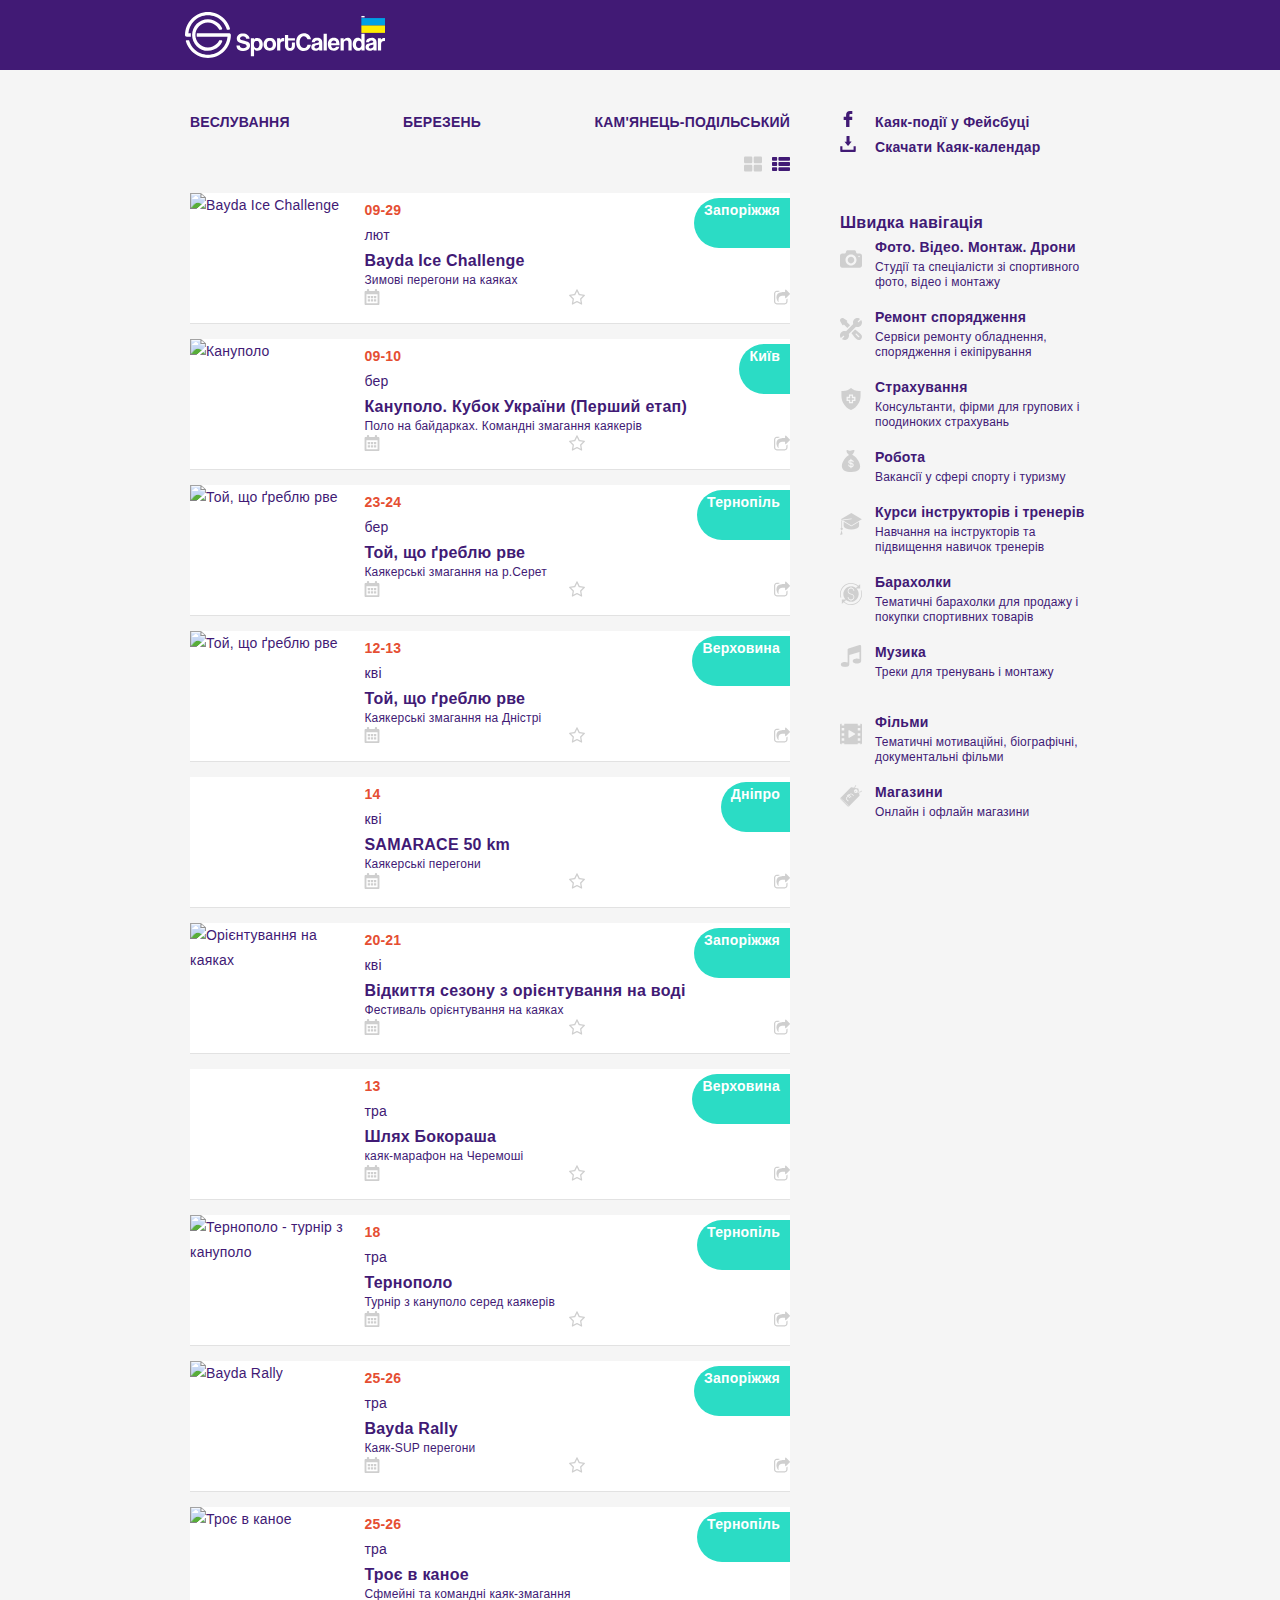
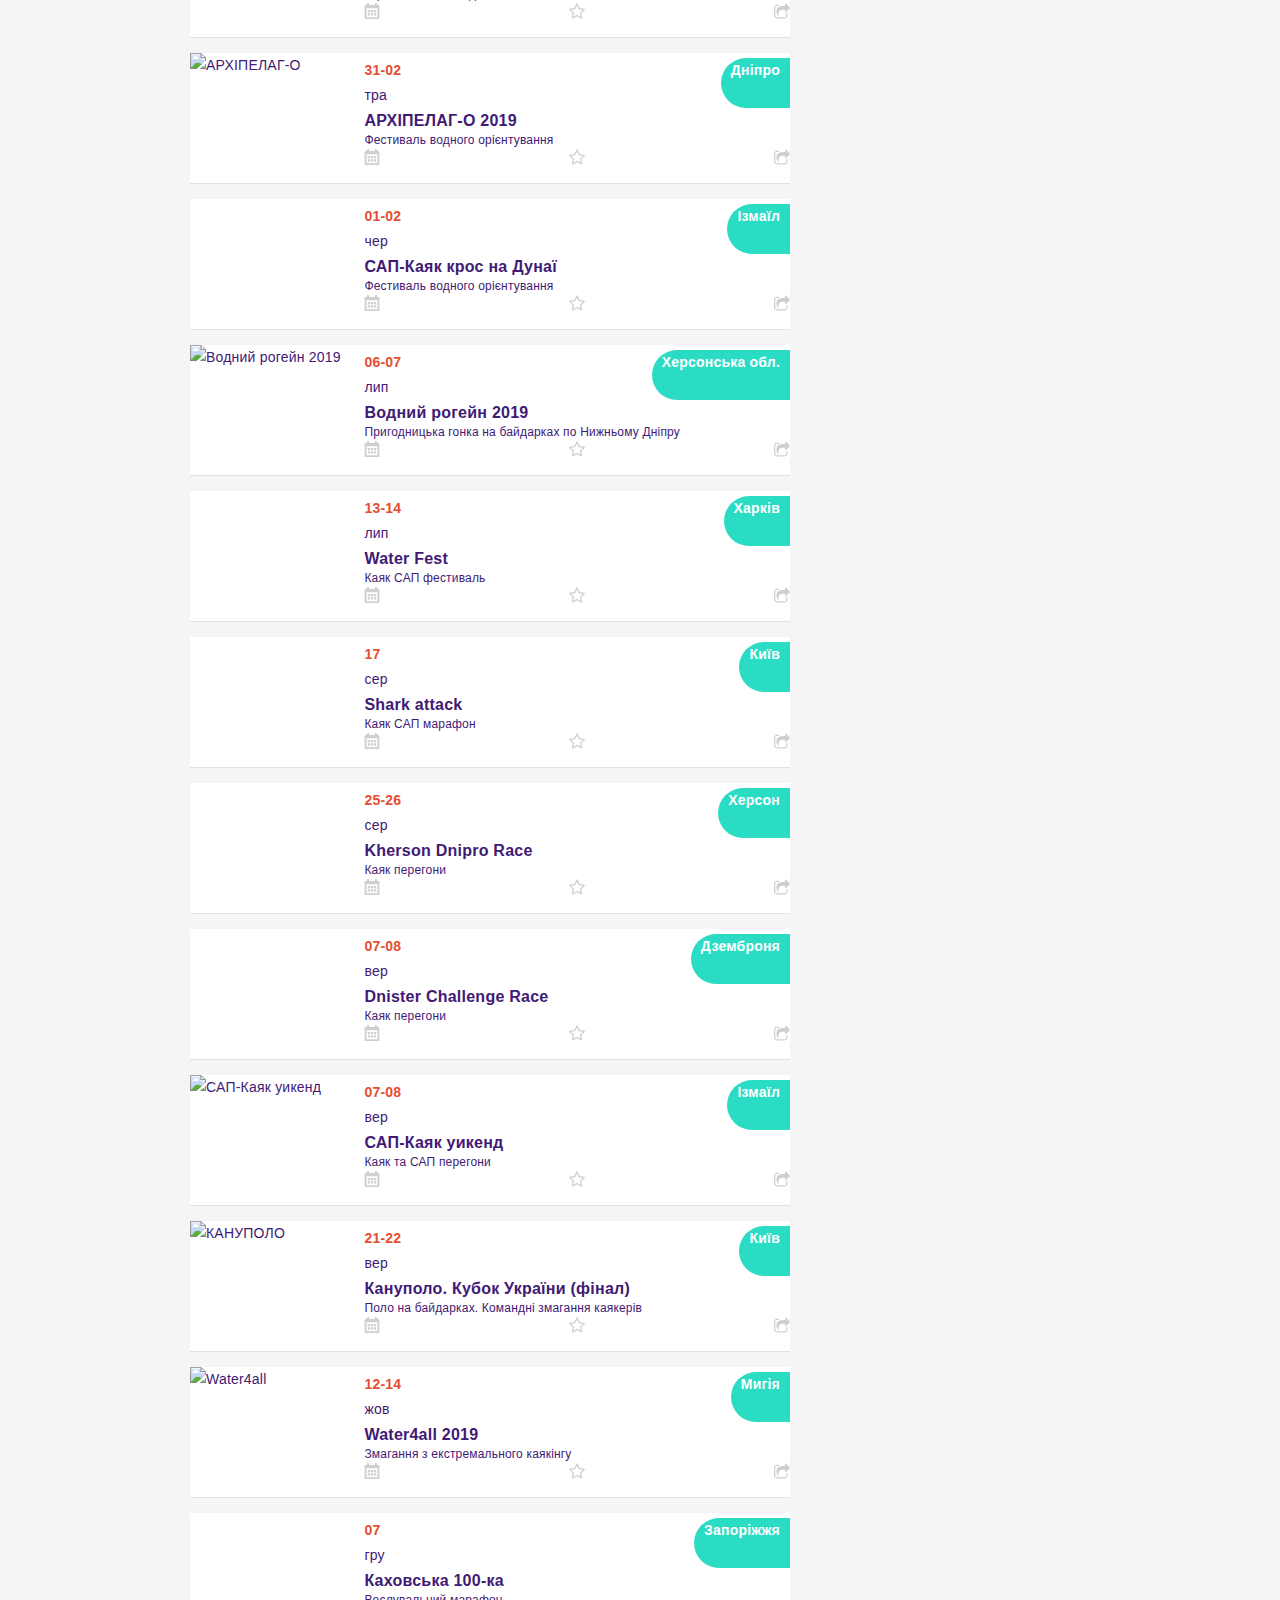
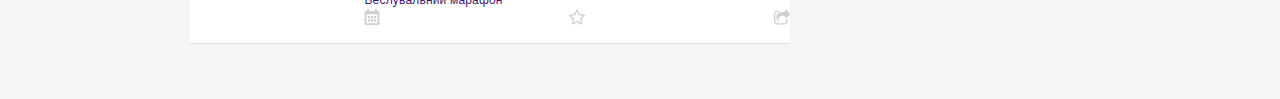
==== commit ba831d2d: "changed position for date & location" ====
--- a/index.html
+++ b/index.html
@@ -20,7 +20,11 @@
                 viewBox="0 0 22466 5156" xmlns:xlink="http://www.w3.org/1999/xlink">
                  <defs>
                   <style type="text/css">
-                   <![CDATA[.fil0 {fill:#fff;fill-rule:nonzero}]]>
+                   <![CDATA[
+                   .fil1 {fill:#00A0E3}
+                   .fil2 {fill:#FFED00}
+                   .fil0 {fill:#fff;fill-rule:nonzero}
+                   ]]>
                   </style>
                  </defs>
                  <g id="Layer_x0020_1">
@@ -28,7 +32,9 @@
                   <path class="fil0" d="M6875 3010c-8,-91 -46,-160 -113,-209 -68,-48 -153,-73 -256,-73 -91,0 -168,20 -233,61 -65,40 -97,95 -97,163 0,52 22,97 67,135 44,37 118,68 221,92 83,20 155,38 216,54 62,16 116,31 163,45 47,14 90,28 127,41 37,13 73,28 107,44 71,34 127,84 168,148 41,65 62,148 62,251 0,95 -19,180 -56,254 -37,75 -88,138 -151,191 -64,52 -138,93 -222,121 -85,28 -176,42 -272,42 -539,0 -814,-208 -826,-623l375 0c2,97 40,173 115,227 75,54 169,82 284,82 48,0 95,-6 141,-17 45,-11 86,-27 121,-48 35,-21 63,-46 83,-76 20,-29 30,-61 30,-95 0,-111 -96,-190 -288,-236 -161,-38 -283,-71 -366,-98 -83,-27 -142,-49 -179,-65 -97,-44 -167,-102 -212,-173 -44,-71 -67,-160 -67,-269 0,-81 15,-156 45,-227 30,-71 74,-132 132,-183 57,-51 129,-92 215,-123 86,-30 184,-45 295,-45 103,0 199,15 288,44 89,29 166,70 233,123 67,52 120,116 159,191 39,75 61,158 65,251l-375 0zm1171 206c-204,0 -306,149 -306,448 0,117 29,212 86,286 58,74 132,110 222,110 91,0 165,-39 224,-117 59,-78 88,-178 88,-301 0,-284 -105,-427 -315,-427zm-297 -275l0 173c36,-73 86,-126 148,-159 63,-33 142,-50 239,-50 101,0 189,20 263,61 75,40 137,95 188,163 50,69 88,147 112,236 24,89 36,182 36,278 0,105 -13,201 -38,288 -25,87 -62,162 -110,225 -48,64 -108,113 -179,148 -71,35 -151,53 -242,53 -85,0 -164,-16 -238,-48 -74,-32 -131,-86 -171,-160l0 826 -360 0 0 -2034 351 0zm1780 272c-222,0 -333,139 -333,418 0,280 111,421 333,421 222,0 333,-140 333,-421 0,-278 -111,-418 -333,-418zm0 -309c109,0 207,17 294,51 87,34 160,83 221,147 61,64 107,140 139,230 32,90 48,189 48,298 0,109 -17,208 -50,298 -33,90 -80,166 -141,230 -61,64 -134,112 -221,147 -87,34 -184,51 -291,51 -111,0 -210,-18 -298,-53 -88,-35 -162,-85 -222,-148 -61,-64 -107,-140 -139,-230 -32,-90 -48,-188 -48,-295 0,-109 17,-208 50,-297 33,-89 80,-165 141,-229 61,-64 135,-113 222,-148 88,-35 186,-53 295,-53zm1616 375c-34,-6 -68,-9 -100,-9 -224,0 -336,111 -336,333l0 717 -363 0 0 -1380 342 0 0 166c30,-46 62,-83 94,-109 32,-26 66,-46 100,-61 34,-14 70,-23 106,-26 36,-3 73,-5 109,-5l48 0 0 372zm1205 -79l-760 0 0 569c0,87 16,154 48,201 32,47 86,71 160,71 73,0 126,-23 160,-70 34,-46 51,-113 51,-200l0 -360 339 0 0 396c0,73 -11,142 -32,209 -21,67 -54,125 -100,176 -45,50 -103,91 -174,121 -71,30 -154,45 -251,45 -101,0 -187,-15 -257,-45 -71,-30 -129,-71 -174,-121 -45,-50 -79,-109 -100,-176 -21,-67 -32,-137 -32,-212l0 -1238 360 0 0 372 760 0 0 260z"/>
                   <path class="fil0" d="M1326 2394l3564 0c183,0 271,44 265,254 -9,323 -77,632 -194,915 -131,316 -322,600 -560,837 -237,237 -521,429 -837,560 -304,126 -637,195 -986,195 -349,0 -682,-69 -986,-195 -316,-131 -600,-322 -837,-560 -155,-155 -291,-331 -403,-522 -110,-188 -197,-391 -257,-606 -13,-45 18,-91 69,-91l239 0 53 0 16 51c53,171 127,334 218,485 92,153 203,294 329,420 204,204 446,368 716,479 260,107 544,167 844,167 299,0 584,-59 844,-167 269,-112 512,-276 716,-479 190,-190 346,-415 457,-663 97,-219 160,-456 181,-705l-3450 0c-18,-123 -18,-251 0,-374zm1244 1961c-240,0 -469,-48 -678,-134 -218,-90 -413,-222 -576,-385 -163,-163 -295,-359 -385,-576 -87,-209 -134,-438 -134,-678 0,-240 48,-469 134,-678 90,-218 222,-413 385,-576 163,-163 359,-295 576,-385 209,-87 438,-134 678,-134 240,0 469,48 678,134 217,90 413,222 576,385 79,79 151,166 215,260 38,56 73,115 104,175 70,134 36,220 -103,220l-159 0 -43 0 -20 -39c-33,-65 -72,-128 -115,-187 -42,-58 -90,-114 -143,-167 -129,-129 -284,-234 -455,-305 -165,-68 -346,-106 -536,-106 -190,0 -371,38 -536,106 -171,71 -325,175 -455,305 -129,129 -234,284 -304,455 -68,165 -106,346 -106,536 0,190 38,371 106,536 71,171 175,325 304,455 129,129 284,234 455,304 165,68 346,106 536,106 190,0 371,-38 536,-106 171,-71 325,-175 455,-304 104,-104 191,-223 258,-353l20 -39 43 0 177 0c103,0 183,47 91,207 -37,63 -71,128 -111,188 -64,94 -136,181 -215,260 -163,163 -359,295 -576,385 -209,87 -438,134 -678,134zm-1913 -1586c-149,0 -296,1 -444,1 -147,0 -212,-78 -212,-192 0,-349 69,-682 195,-986 131,-316 322,-600 560,-837 237,-237 521,-429 837,-560 304,-126 637,-195 986,-195 349,0 682,69 986,195 316,131 600,322 837,560 156,156 293,333 406,527 97,166 176,345 234,532 16,53 24,169 -103,169l-181 0 -53 0 -16 -51c-53,-173 -127,-337 -218,-490l0 0c-93,-154 -205,-297 -332,-424 -204,-204 -446,-368 -716,-479 -260,-107 -544,-167 -844,-167 -299,0 -584,59 -844,167 -269,112 -512,275 -716,479 -191,191 -347,416 -458,666 -98,220 -160,459 -181,710l277 0 6 0c-12,124 -12,251 0,374l-6 0z"/>
                   <path class="fil0" d="M13759 3065c-26,-105 -77,-187 -151,-247 -75,-60 -158,-89 -251,-89 -75,0 -141,16 -200,48 -59,32 -108,78 -150,136 -41,59 -73,128 -94,207 -21,80 -32,168 -32,265 0,95 11,182 32,262 21,80 51,148 91,206 39,58 87,103 142,136 55,33 119,50 189,50 115,0 208,-31 278,-94 71,-63 119,-152 145,-269l390 0c-20,107 -53,203 -98,289 -45,86 -102,159 -169,221 -68,62 -146,109 -236,142 -90,33 -189,50 -298,50 -121,0 -234,-21 -339,-62 -105,-41 -196,-103 -274,-185 -78,-82 -138,-183 -182,-304 -43,-121 -65,-261 -65,-421 0,-157 20,-299 61,-424 40,-125 98,-232 172,-319 75,-88 165,-155 272,-201 107,-46 227,-70 360,-70 117,0 222,18 316,53 94,35 175,83 242,144 68,61 122,132 162,213 40,82 66,169 76,262l-390 0zm1301 575c-36,30 -100,54 -191,73 -125,24 -210,53 -254,86 -44,33 -67,79 -67,138 0,103 54,154 163,154 46,0 91,-7 135,-20 43,-13 81,-33 113,-59 32,-26 58,-60 77,-100 19,-40 29,-87 29,-139 0,-16 0,-38 -1,-67 -1,-28 -3,-50 -5,-67zm-224 -741c196,0 343,46 440,139 98,93 147,228 147,406l0 872 -339 0c-4,-16 -8,-33 -12,-51 -4,-18 -7,-38 -9,-61 -44,46 -102,81 -173,104 -71,23 -152,35 -245,35 -139,0 -251,-34 -334,-103 -84,-69 -126,-163 -126,-284 0,-95 16,-170 47,-227 31,-56 75,-101 132,-133 56,-32 124,-56 201,-73 78,-16 162,-30 253,-42 73,-10 130,-26 171,-48 41,-22 62,-53 62,-94 0,-52 -24,-92 -73,-118 -48,-26 -102,-39 -160,-39 -65,0 -119,19 -162,56 -43,37 -69,87 -77,150l-348 0c12,-153 65,-273 157,-359 93,-86 242,-129 448,-129zm1096 1416l-363 0 0 -1882 363 0 0 1882zm1053 -823c-4,-103 -34,-179 -89,-229 -55,-49 -120,-74 -192,-74 -75,0 -138,26 -191,79 -52,52 -83,127 -91,224l563 0zm-575 230c6,103 36,186 91,248 54,63 127,94 218,94 59,0 111,-14 157,-42 46,-28 77,-66 91,-112l375 0c-42,141 -117,250 -224,327 -107,77 -234,115 -381,115 -460,0 -690,-250 -690,-751 0,-214 57,-384 173,-511 115,-127 279,-191 493,-191 432,0 648,274 648,823l-950 0zm1410 -584c42,-77 99,-136 171,-177 72,-41 163,-62 274,-62 67,0 128,10 183,30 55,20 103,49 144,88 40,38 72,86 95,144 23,58 35,124 35,198l0 956 -366 0 0 -835c0,-107 -18,-179 -53,-216 -35,-37 -96,-56 -183,-56 -190,0 -284,106 -284,318l0 790 -363 0 0 -1380 348 0 0 203zm1701 73c-208,0 -312,142 -312,427 0,123 28,222 85,298 57,76 131,113 224,113 44,0 86,-10 124,-29 38,-19 72,-46 100,-82 28,-35 50,-77 65,-124 15,-47 23,-99 23,-156 0,-299 -103,-448 -309,-448zm654 1105l-351 0 -6 -169c-83,137 -210,206 -381,206 -101,0 -189,-20 -263,-59 -75,-39 -137,-93 -186,-160 -49,-68 -87,-146 -112,-235 -25,-89 -38,-184 -38,-285 0,-105 13,-201 39,-289 26,-88 64,-163 113,-225 49,-63 109,-111 180,-147 71,-35 150,-53 239,-53 167,0 302,73 403,218l0 -684 363 0 0 1882zm984 -675c-36,30 -100,54 -191,73 -125,24 -210,53 -254,86 -44,33 -67,79 -67,138 0,103 54,154 163,154 46,0 91,-7 135,-20 43,-13 81,-33 114,-59 32,-26 58,-60 77,-100 19,-40 29,-87 29,-139 0,-16 0,-38 -1,-67 -1,-28 -3,-50 -5,-67zm-224 -741c196,0 343,46 440,139 98,93 147,228 147,406l0 872 -339 0c-4,-16 -8,-33 -12,-51 -4,-18 -7,-38 -9,-61 -44,46 -102,81 -173,104 -71,23 -152,35 -245,35 -139,0 -251,-34 -334,-103 -84,-69 -126,-163 -126,-284 0,-95 16,-170 47,-227 31,-56 75,-101 132,-133 57,-32 124,-56 201,-73 78,-16 162,-30 253,-42 73,-10 130,-26 171,-48 41,-22 62,-53 62,-94 0,-52 -24,-92 -73,-118 -48,-26 -102,-39 -160,-39 -65,0 -119,19 -162,56 -43,37 -69,87 -77,150l-348 0c12,-153 65,-273 157,-359 93,-86 242,-129 448,-129zm1531 375c-34,-6 -68,-9 -100,-9 -224,0 -336,111 -336,333l0 717 -363 0 0 -1380 342 0 0 166c30,-46 62,-83 94,-109 32,-26 66,-46 100,-61 34,-14 70,-23 106,-26 36,-3 73,-5 109,-5l48 0 0 372z"/>
-                  
+                  <polygon class="fil0" points="20175,603 19812,603 19812,439 20175,439 "/>
+                  <polygon class="fil1" points="22465,676 19810,676 19810,1509 22465,1509 "/>
+                  <polygon class="fil2" points="22465,2341 19810,2341 19810,1509 22465,1509 "/>
                  </g>
             </svg>
             <!--  <?xml version="1.0" encoding="UTF-8"?>
@@ -55,14 +61,12 @@
     <main>
         <!--EVENT SECTION-->
         <section class="contentSection">
-            <div class="homeGradient"></div>
             <!-- FILTERS -->
             <div class="filterMenu">
 
                 <div class="categoryFilter filterBlock">
-                    <strong>Види спорту</strong> 
-                    <svg class="icon" xmlns="http://www.w3.org/2000/svg" xmlns:xlink="http://www.w3.org/1999/xlink" version="1.1" id="Capa_1" x="0px" y="0px" width="512px" height="512px" viewBox="0 0 201.458 201.457" style="enable-background:new 0 0 201.458 201.457;" xml:space="preserve"> <g>      <path d="M193.177,46.233l8.28,8.28L100.734,155.241L0,54.495l8.28-8.279l92.46,92.46L193.177,46.233z" /></g> </svg>
-                            
+                    <strong class="nameFilter">Веслування</strong> 
+                    <!-- <svg class="icon" xmlns="http://www.w3.org/2000/svg" xmlns:xlink="http://www.w3.org/1999/xlink" version="1.1" id="Capa_1" x="0px" y="0px" width="512px" height="512px" viewBox="0 0 201.458 201.457" style="enable-background:new 0 0 201.458 201.457;" xml:space="preserve"> <g>      <path d="M193.177,46.233l8.28,8.28L100.734,155.241L0,54.495l8.28-8.279l92.46,92.46L193.177,46.233z" /></g> </svg> -->     
                    <section class="modal modalFilter">
                         <div class="filterHeader">
                             <button class="modalClose" type="button">
@@ -118,70 +122,10 @@
                         </ul>
                     </section>
                 </div>
-
-                <div class="locFilter filterBlock">
-                    <strong>Локація</strong>   
-                    <svg class="icon" xmlns="http://www.w3.org/2000/svg" xmlns:xlink="http://www.w3.org/1999/xlink" version="1.1" id="Capa_1" x="0px" y="0px" width="512px" height="512px" viewBox="0 0 201.458 201.457" style="enable-background:new 0 0 201.458 201.457;" xml:space="preserve"> <g>      <path d="M193.177,46.233l8.28,8.28L100.734,155.241L0,54.495l8.28-8.279l92.46,92.46L193.177,46.233z" /></g> </svg>
-
-                    <section class="modal modalFilter">
-                        <div class="filterHeader">
-                            <button class="modalClose" type="button">
-                                <img class="icon" src="img/icon/close.svg" alt="закрити">
-                            </button>
-                        </div>
-                        <ul class="filterContent"> 
-                            <li class="">
-                                <h3>Центр України</h3>
-                                <ul class="listItem ">
-                                    <li class="filterItem" >Вінниця і обл</li class="filterItem">
-                                    <li class="filterItem" >Житомир і обл</li class="filterItem">
-                                    <li class="filterItem" >Київ і обл</li class="filterItem">
-                                    <li class="filterItem" >Кіровоград і обл </li class="filterItem">
-                                    <li class="filterItem" >Полтава і обл</li class="filterItem">
-                                    <li class="filterItem" >Суми і обл </li class="filterItem"> 
-                                    <li class="filterItem" >Черкаси і обл </li class="filterItem">
-                                    <li class="filterItem" >Чернігів і обл</li class="filterItem">
-                                </ul>
-                            </li>                               
-                            <li class="">
-                                <h3>Захід України</h3>
-                                <ul class="listItem ">                                    
-                                    <li class="filterItem" >Львів і обл</li class="filterItem">
-                                    <li class="filterItem" >Івано-Франківськ і обл </li class="filterItem">
-                                    <li class="filterItem" >Закарпаття і обл</li class="filterItem">
-                                    <li class="filterItem" >Рівно і обл </li class="filterItem">
-                                    <li class="filterItem" >Тернопіль і обл</li class="filterItem">
-                                    <li class="filterItem" >Чернівці і обл </li class="filterItem">   
-                                    <li class="filterItem" >Хмельницький і обл </li class="filterItem">   
-                                </ul>
-                            </li>                            
-
-                            <li class=" ">
-                                <h3>Південь України</h3>
-                                <ul class="listItem ">                                    
-                                    <li class="filterItem" >Одеса і обл</li class="filterItem">
-                                    <li class="filterItem" >Херсон і обл </li class="filterItem">
-                                    <li class="filterItem" >Миколаїв і обл</li class="filterItem">                
-                                </ul>
-                            </li>
-
-                            <li class=" ">
-                                    <h3>Схід України</h3>
-                                    <ul class="listItem ">
-                                        <li class="filterItem" >Дніпро і обл </li class="filterItem">
-                                        <li class="filterItem" >Запоріжжя і обл</li class="filterItem">
-                                        <li class="filterItem" >Харків і обл</li class="filterItem">
-                                        <li class="filterItem" >Донецька обл</li class="filterItem">
-                                        <li class="filterItem" >Луганська обл</li class="filterItem">
-                                    </ul>
-                            </li>                                   
-                        </ul>
-                    </section>                
-                </div>
                 
                 <div class="dateFilter filterBlock">
-                    <strong>Місяць</strong>   
-                    <svg class="icon" xmlns="http://www.w3.org/2000/svg" xmlns:xlink="http://www.w3.org/1999/xlink" version="1.1" id="Capa_1" x="0px" y="0px" width="512px" height="512px" viewBox="0 0 201.458 201.457" style="enable-background:new 0 0 201.458 201.457;" xml:space="preserve"> <g>      <path d="M193.177,46.233l8.28,8.28L100.734,155.241L0,54.495l8.28-8.279l92.46,92.46L193.177,46.233z" /></g> </svg>
+                    <strong class="nameFilter">Березень</strong>   
+                    <!-- <svg class="icon" xmlns="http://www.w3.org/2000/svg" xmlns:xlink="http://www.w3.org/1999/xlink" version="1.1" id="Capa_1" x="0px" y="0px" width="512px" height="512px" viewBox="0 0 201.458 201.457" style="enable-background:new 0 0 201.458 201.457;" xml:space="preserve"> <g>      <path d="M193.177,46.233l8.28,8.28L100.734,155.241L0,54.495l8.28-8.279l92.46,92.46L193.177,46.233z" /></g> </svg> -->
 
                     <section class="modal modalFilter">
                         <div class="filterHeader">                            
@@ -222,53 +166,114 @@
                         </ul>
                     </section>                 
                    
-                </div>                
+                </div>
                 
-            </div>             
-            <!-- FILTERS end-->
-
+                <div class="locFilter filterBlock">
+                    <strong class="nameFilter">Кам'янець-Подільський</strong>   
+                    <!-- <svg class="icon" xmlns="http://www.w3.org/2000/svg" xmlns:xlink="http://www.w3.org/1999/xlink" version="1.1" id="Capa_1" x="0px" y="0px" width="512px" height="512px" viewBox="0 0 201.458 201.457" style="enable-background:new 0 0 201.458 201.457;" xml:space="preserve"> <g>      <path d="M193.177,46.233l8.28,8.28L100.734,155.241L0,54.495l8.28-8.279l92.46,92.46L193.177,46.233z" /></g> </svg> -->
+
+                    <section class="modal modalFilter">
+                        <div class="filterHeader">
+                            <button class="modalClose" type="button">
+                                <img class="icon" src="img/icon/close.svg" alt="закрити">
+                            </button>
+                        </div>
+                        <ul class="filterContent"> 
+                            <li class="">
+                                <h3>Центр України</h3>
+                                <ul class="listItem ">
+                                    <li class="filterItem" >Вінниця і обл</li class="filterItem">
+                                    <li class="filterItem" >Житомир і обл</li class="filterItem">
+                                    <li class="filterItem" >Київ і обл</li class="filterItem">
+                                    <li class="filterItem" >Кіровоград і обл </li class="filterItem">
+                                    <li class="filterItem" >Полтава і обл</li class="filterItem">
+                                    <li class="filterItem" >Суми і обл </li class="filterItem"> 
+                                    <li class="filterItem" >Черкаси і обл </li class="filterItem">
+                                    <li class="filterItem" >Чернігів і обл</li class="filterItem">
+                                </ul>
+                            </li>                               
+                            <li class="">
+                                <h3>Захід України</h3>
+                                <ul class="listItem ">                                    
+                                    <li class="filterItem" >Львів і обл</li class="filterItem">
+                                    <li class="filterItem" >Івано-Франківськ і обл </li class="filterItem">
+                                    <li class="filterItem" >Закарпаття і обл</li class="filterItem">
+                                    <li class="filterItem" >Рівно і обл </li class="filterItem">
+                                    <li class="filterItem" >Тернопіль і обл</li class="filterItem">
+                                    <li class="filterItem" >Чернівці і обл </li class="filterItem">   
+                                    <li class="filterItem" >Хмельницький і обл </li class="filterItem">   
+                                </ul>
+                            </li>                            
+
+                            <li class=" ">
+                                <h3>Південь України</h3>
+                                <ul class="listItem ">                                    
+                                    <li class="filterItem" >Одеса і обл</li class="filterItem">
+                                    <li class="filterItem" >Херсон і обл </li class="filterItem">
+                                    <li class="filterItem" >Миколаїв і обл</li class="filterItem">                
+                                </ul>
+                            </li>
+
+                            <li class=" ">
+                                    <h3>Схід України</h3>
+                                    <ul class="listItem ">
+                                        <li class="filterItem" >Дніпро і обл </li class="filterItem">
+                                        <li class="filterItem" >Запоріжжя і обл</li class="filterItem">
+                                        <li class="filterItem" >Харків і обл</li class="filterItem">
+                                        <li class="filterItem" >Донецька обл</li class="filterItem">
+                                        <li class="filterItem" >Луганська обл</li class="filterItem">
+                                    </ul>
+                            </li>                                   
+                        </ul>
+                    </section>                
+                </div>                         
+                
+            </div> 
+            <!-- FILTERS end-->   
+
+            <!-- ListGrid -->
             <div class="listGrid">
-                    <svg class="icon grid" version="1.1" id="Capa_1" xmlns="http://www.w3.org/2000/svg" xmlns:xlink="http://www.w3.org/1999/xlink" x="0px" y="0px"
-                         viewBox="0 0 475.082 475.082" style="enable-background:new 0 0 475.082 475.082;"
-                        xml:space="preserve"><g><g><path d="M182.725,36.542H36.547c-9.9,0-18.464,3.619-25.697,10.854C3.617,54.62,0,63.192,0,73.087v109.636
-                               c0,9.897,3.617,18.464,10.85,25.693c7.232,7.236,15.796,10.854,25.697,10.854h146.178c9.9,0,18.464-3.621,25.697-10.854
-                               c7.233-7.229,10.85-15.796,10.85-25.693V73.087c0-9.895-3.617-18.464-10.85-25.692C201.189,40.158,192.622,36.542,182.725,36.542z
-                               "/><path d="M182.725,255.813H36.547c-9.9,0-18.464,3.621-25.697,10.852C3.617,273.896,0,282.462,0,292.358v109.636
-                               c0,9.897,3.617,18.467,10.85,25.694c7.232,7.234,15.796,10.852,25.697,10.852h146.178c9.9,0,18.464-3.617,25.697-10.852
-                               c7.233-7.228,10.85-15.797,10.85-25.694V292.358c0-9.896-3.617-18.462-10.85-25.693
-                               C201.189,259.428,192.622,255.813,182.725,255.813z"/>
-                           <path d="M464.23,47.396c-7.225-7.238-15.797-10.854-25.694-10.854H292.355c-9.896,0-18.463,3.619-25.693,10.854
-                               c-7.234,7.224-10.852,15.797-10.852,25.692v109.636c0,9.897,3.617,18.464,10.852,25.693c7.23,7.236,15.797,10.854,25.693,10.854
-                               h146.181c9.897,0,18.47-3.621,25.694-10.854c7.234-7.229,10.852-15.796,10.852-25.693V73.087
-                               C475.082,63.192,471.467,54.626,464.23,47.396z"/>
-                           <path d="M438.536,255.813H292.355c-9.896,0-18.463,3.621-25.693,10.852c-7.234,7.231-10.852,15.797-10.852,25.693v109.636
-                               c0,9.897,3.617,18.467,10.852,25.694c7.23,7.234,15.797,10.852,25.693,10.852h146.181c9.897,0,18.47-3.617,25.694-10.852
-                               c7.234-7.228,10.852-15.797,10.852-25.694V292.358c0-9.896-3.614-18.462-10.852-25.693
-                               C457.005,259.428,448.44,255.813,438.536,255.813z"/>
-                       </g></g></svg>
-                    <svg class="icon list" version="1.1" id="Capa_1" xmlns="http://www.w3.org/2000/svg" xmlns:xlink="http://www.w3.org/1999/xlink" x="0px" y="0px"
-                    width="511.626px" height="511.627px" viewBox="0 0 511.626 511.627" style="enable-background:new 0 0 511.626 511.627;"
-                    xml:space="preserve"><g><g><path d="M118.771,200.999H27.406c-7.611,0-14.084,2.664-19.414,7.994C2.663,214.32,0,220.791,0,228.407v54.823
-                           c0,7.61,2.663,14.078,7.992,19.406c5.33,5.329,11.803,7.994,19.414,7.994h91.365c7.611,0,14.084-2.665,19.414-7.994
-                           c5.33-5.328,7.992-11.796,7.992-19.406v-54.823c0-7.616-2.662-14.087-7.992-19.414S126.382,200.999,118.771,200.999z"/>
-                       <path d="M118.771,54.814H27.406c-7.611,0-14.084,2.663-19.414,7.993C2.663,68.137,0,74.61,0,82.221v54.821
-                           c0,7.616,2.663,14.091,7.992,19.417c5.33,5.327,11.803,7.994,19.414,7.994h91.365c7.611,0,14.084-2.667,19.414-7.994
-                           s7.992-11.798,7.992-19.414V82.225c0-7.611-2.662-14.084-7.992-19.417C132.855,57.48,126.382,54.814,118.771,54.814z"/>
-                       <path d="M118.771,347.177H27.406c-7.611,0-14.084,2.662-19.414,7.994C2.663,360.502,0,366.974,0,374.585v54.826
-                           c0,7.61,2.663,14.086,7.992,19.41c5.33,5.332,11.803,7.991,19.414,7.991h91.365c7.611,0,14.084-2.663,19.414-7.991
-                           c5.33-5.324,7.992-11.8,7.992-19.41v-54.826c0-7.611-2.662-14.083-7.992-19.411S126.382,347.177,118.771,347.177z"/>
-                       <path d="M484.215,200.999H210.131c-7.614,0-14.084,2.664-19.414,7.994s-7.992,11.798-7.992,19.414v54.823
-                           c0,7.61,2.662,14.078,7.992,19.406c5.327,5.329,11.8,7.994,19.414,7.994h274.091c7.61,0,14.085-2.665,19.41-7.994
-                           c5.332-5.328,7.994-11.796,7.994-19.406v-54.823c0-7.616-2.662-14.087-7.997-19.414
-                           C498.3,203.663,491.833,200.999,484.215,200.999z"/>
-                       <path d="M484.215,347.177H210.131c-7.614,0-14.084,2.662-19.414,7.994c-5.33,5.331-7.992,11.8-7.992,19.41v54.823
-                           c0,7.611,2.662,14.089,7.992,19.417c5.327,5.328,11.8,7.987,19.414,7.987h274.091c7.61,0,14.085-2.662,19.41-7.987
-                           c5.332-5.331,7.994-11.806,7.994-19.417v-54.823c0-7.61-2.662-14.085-7.997-19.41C498.3,349.846,491.833,347.177,484.215,347.177z
-                           "/><path d="M503.629,62.811c-5.329-5.327-11.797-7.993-19.414-7.993H210.131c-7.614,0-14.084,2.663-19.414,7.993
-                           s-7.992,11.803-7.992,19.414v54.821c0,7.616,2.662,14.083,7.992,19.414c5.327,5.327,11.8,7.994,19.414,7.994h274.091
-                           c7.61,0,14.078-2.667,19.41-7.994s7.994-11.798,7.994-19.414V82.225C511.626,74.613,508.964,68.141,503.629,62.811z"/>
+                <svg class="icon grid" version="1.1" id="Capa_1" xmlns="http://www.w3.org/2000/svg" xmlns:xlink="http://www.w3.org/1999/xlink" x="0px" y="0px"
+                     viewBox="0 0 475.082 475.082" style="enable-background:new 0 0 475.082 475.082;"
+                    xml:space="preserve"><g><g><path d="M182.725,36.542H36.547c-9.9,0-18.464,3.619-25.697,10.854C3.617,54.62,0,63.192,0,73.087v109.636
+                           c0,9.897,3.617,18.464,10.85,25.693c7.232,7.236,15.796,10.854,25.697,10.854h146.178c9.9,0,18.464-3.621,25.697-10.854
+                           c7.233-7.229,10.85-15.796,10.85-25.693V73.087c0-9.895-3.617-18.464-10.85-25.692C201.189,40.158,192.622,36.542,182.725,36.542z
+                           "/><path d="M182.725,255.813H36.547c-9.9,0-18.464,3.621-25.697,10.852C3.617,273.896,0,282.462,0,292.358v109.636
+                           c0,9.897,3.617,18.467,10.85,25.694c7.232,7.234,15.796,10.852,25.697,10.852h146.178c9.9,0,18.464-3.617,25.697-10.852
+                           c7.233-7.228,10.85-15.797,10.85-25.694V292.358c0-9.896-3.617-18.462-10.85-25.693
+                           C201.189,259.428,192.622,255.813,182.725,255.813z"/>
+                       <path d="M464.23,47.396c-7.225-7.238-15.797-10.854-25.694-10.854H292.355c-9.896,0-18.463,3.619-25.693,10.854
+                           c-7.234,7.224-10.852,15.797-10.852,25.692v109.636c0,9.897,3.617,18.464,10.852,25.693c7.23,7.236,15.797,10.854,25.693,10.854
+                           h146.181c9.897,0,18.47-3.621,25.694-10.854c7.234-7.229,10.852-15.796,10.852-25.693V73.087
+                           C475.082,63.192,471.467,54.626,464.23,47.396z"/>
+                       <path d="M438.536,255.813H292.355c-9.896,0-18.463,3.621-25.693,10.852c-7.234,7.231-10.852,15.797-10.852,25.693v109.636
+                           c0,9.897,3.617,18.467,10.852,25.694c7.23,7.234,15.797,10.852,25.693,10.852h146.181c9.897,0,18.47-3.617,25.694-10.852
+                           c7.234-7.228,10.852-15.797,10.852-25.694V292.358c0-9.896-3.614-18.462-10.852-25.693
+                           C457.005,259.428,448.44,255.813,438.536,255.813z"/>
                    </g></g></svg>
-            </div>
+                <svg class="icon list" version="1.1" id="Capa_1" xmlns="http://www.w3.org/2000/svg" xmlns:xlink="http://www.w3.org/1999/xlink" x="0px" y="0px"
+                width="511.626px" height="511.627px" viewBox="0 0 511.626 511.627" style="enable-background:new 0 0 511.626 511.627;"
+                xml:space="preserve"><g><g><path d="M118.771,200.999H27.406c-7.611,0-14.084,2.664-19.414,7.994C2.663,214.32,0,220.791,0,228.407v54.823
+                       c0,7.61,2.663,14.078,7.992,19.406c5.33,5.329,11.803,7.994,19.414,7.994h91.365c7.611,0,14.084-2.665,19.414-7.994
+                       c5.33-5.328,7.992-11.796,7.992-19.406v-54.823c0-7.616-2.662-14.087-7.992-19.414S126.382,200.999,118.771,200.999z"/>
+                   <path d="M118.771,54.814H27.406c-7.611,0-14.084,2.663-19.414,7.993C2.663,68.137,0,74.61,0,82.221v54.821
+                       c0,7.616,2.663,14.091,7.992,19.417c5.33,5.327,11.803,7.994,19.414,7.994h91.365c7.611,0,14.084-2.667,19.414-7.994
+                       s7.992-11.798,7.992-19.414V82.225c0-7.611-2.662-14.084-7.992-19.417C132.855,57.48,126.382,54.814,118.771,54.814z"/>
+                   <path d="M118.771,347.177H27.406c-7.611,0-14.084,2.662-19.414,7.994C2.663,360.502,0,366.974,0,374.585v54.826
+                       c0,7.61,2.663,14.086,7.992,19.41c5.33,5.332,11.803,7.991,19.414,7.991h91.365c7.611,0,14.084-2.663,19.414-7.991
+                       c5.33-5.324,7.992-11.8,7.992-19.41v-54.826c0-7.611-2.662-14.083-7.992-19.411S126.382,347.177,118.771,347.177z"/>
+                   <path d="M484.215,200.999H210.131c-7.614,0-14.084,2.664-19.414,7.994s-7.992,11.798-7.992,19.414v54.823
+                       c0,7.61,2.662,14.078,7.992,19.406c5.327,5.329,11.8,7.994,19.414,7.994h274.091c7.61,0,14.085-2.665,19.41-7.994
+                       c5.332-5.328,7.994-11.796,7.994-19.406v-54.823c0-7.616-2.662-14.087-7.997-19.414
+                       C498.3,203.663,491.833,200.999,484.215,200.999z"/>
+                   <path d="M484.215,347.177H210.131c-7.614,0-14.084,2.662-19.414,7.994c-5.33,5.331-7.992,11.8-7.992,19.41v54.823
+                       c0,7.611,2.662,14.089,7.992,19.417c5.327,5.328,11.8,7.987,19.414,7.987h274.091c7.61,0,14.085-2.662,19.41-7.987
+                       c5.332-5.331,7.994-11.806,7.994-19.417v-54.823c0-7.61-2.662-14.085-7.997-19.41C498.3,349.846,491.833,347.177,484.215,347.177z
+                       "/><path d="M503.629,62.811c-5.329-5.327-11.797-7.993-19.414-7.993H210.131c-7.614,0-14.084,2.663-19.414,7.993
+                       s-7.992,11.803-7.992,19.414v54.821c0,7.616,2.662,14.083,7.992,19.414c5.327,5.327,11.8,7.994,19.414,7.994h274.091
+                       c7.61,0,14.078-2.667,19.41-7.994s7.994-11.798,7.994-19.414V82.225C511.626,74.613,508.964,68.141,503.629,62.811z"/>
+               </g></g></svg>
+            </div>    
 
             <!--LIST CONTENT-->
             <div class="listContent">                   
@@ -278,7 +283,8 @@
                     <section class="infoContent"> 
                         <div class="topEventContent">
                             <div class="dateContent "> 
-                                <strong>9 лютого</strong>
+                                <strong>09-29</strong>
+                                <p>лют</p>
                             </div>
                             <div class="locationContent ">
                                 <!-- <svg class="icon" version="1.0" xmlns="http://www.w3.org/2000/svg"  viewBox="0 0 830.000000 1280.000000" preserveAspectRatio="xMidYMid meet"><g transform="translate(0.000000,1280.000000) scale(0.100000,-0.100000)" stroke="none"><path d="M3855 12789 c-555 -44 -1043 -176 -1530 -414 -1457 -712 -2370 -2223 -2322 -3840 19 -605 152 -1155 406 -1680 109 -225 183 -353 331 -575 65 -96 856 -1369 1760 -2827 903 -1459 1646 -2653 1650 -2653 4 0 747 1194 1650 2652 904 1459 1695 2732 1760 2828 148 222 222 350 331 575 421 869 520 1869 279 2821 -244 958 -822 1795 -1640 2371 -696 491 -1551 759 -2404 752 -94 -1 -216 -5 -271 -10z m635 -1764 c440 -80 813 -271 1120 -575 769 -761 825 -1980 130 -2812 -335 -402 -817 -663 -1344 -728 -114 -14 -378 -14 -492 0 -853 105 -1550 715 -1764 1544 -141 545 -52 1136 243 1613 330 531 862 876 1497 968 130 19 481 13 610 -10z"/></g></svg> -->
@@ -292,14 +298,11 @@
                         </div>
                           
                         <hr>
-                        <div class="bottomContent"> 
-                            <div class="icon leftSide">
-                                <div class="iconItem"><svg class="icon" xmlns="http://www.w3.org/2000/svg" xmlns:xlink="http://www.w3.org/1999/xlink" version="1.1" id="Capa_1" x="0px" y="0px" viewBox="0 0 361.77 361.77" style="enable-background:new 0 0 361.77 361.77;" xml:space="preserve"><g>			<path d="M323.885,43.77h-27.5V25c0-13.807-11.193-25-25-25h-1c-13.807,0-25,11.193-25,25v18.77h-129V25c0-13.807-11.193-25-25-25     h-1c-13.807,0-25,11.193-25,25v18.77h-27.5c-13.807,0-25,11.193-25,25v268c0,13.809,11.193,25,25,25h286     c13.807,0,25-11.191,25-25v-268C348.885,54.963,337.691,43.77,323.885,43.77z M306.885,322.27h-252v-203h252V322.27z" />		<path d="M89.136,211.134h43.498c2.209,0,4-1.791,4-4v-43.498c0-2.209-1.791-4-4-4H89.136c-2.209,0-4,1.791-4,4v43.498     C85.136,209.343,86.927,211.134,89.136,211.134z" />			<path d="M159.136,211.134h43.498c2.209,0,4-1.791,4-4v-43.498c0-2.209-1.791-4-4-4h-43.498c-2.209,0-4,1.791-4,4v43.498     C155.136,209.343,156.927,211.134,159.136,211.134z" />			<path d="M229.136,211.134h43.498c2.209,0,4-1.791,4-4v-43.498c0-2.209-1.791-4-4-4h-43.498c-2.209,0-4,1.791-4,4v43.498     C225.136,209.343,226.927,211.134,229.136,211.134z" />			<path d="M89.136,281.134h43.498c2.209,0,4-1.791,4-4v-43.498c0-2.209-1.791-4-4-4H89.136c-2.209,0-4,1.791-4,4v43.498     C85.136,279.343,86.927,281.134,89.136,281.134z" />			<path d="M159.136,281.134h43.498c2.209,0,4-1.791,4-4v-43.498c0-2.209-1.791-4-4-4h-43.498c-2.209,0-4,1.791-4,4v43.498     C155.136,279.343,156.927,281.134,159.136,281.134z" />			<path d="M229.136,281.134h43.498c2.209,0,4-1.791,4-4v-43.498c0-2.209-1.791-4-4-4h-43.498c-2.209,0-4,1.791-4,4v43.498     C225.136,279.343,226.927,281.134,229.136,281.134z" /></g></svg></div>
-                                <div class="iconItem"><svg class="icon" version="1.1" id="Layer_1" xmlns="http://www.w3.org/2000/svg" xmlns:xlink="http://www.w3.org/1999/xlink" x="0px" y="0px" viewBox="0 0 512.001 512.001" style="enable-background:new 0 0 512.001 512.001;" xml:space="preserve"><g><path d="M510.992,196.91c-2.428-7.487-8.894-12.947-16.683-14.086l-151.857-22.196L274.547,23.059 c-3.484-7.059-10.674-11.528-18.546-11.528c-7.872,0-15.061,4.469-18.546,11.528L169.55,160.628L17.692,182.824 c-7.788,1.139-14.255,6.599-16.683,14.086c-2.428,7.487-0.395,15.703,5.243,21.195l109.867,107.009L90.19,476.291 c-1.331,7.761,1.86,15.603,8.229,20.23c6.369,4.626,14.813,5.236,21.782,1.572L256,426.677l135.799,71.415 c3.027,1.592,6.331,2.377,9.625,2.377c4.287,0,8.554-1.332,12.157-3.949c6.37-4.627,9.56-12.47,8.229-20.23l-25.928-151.177 l109.867-107.009C511.387,212.613,513.42,204.398,510.992,196.91z M359.229,303.073c-4.878,4.751-7.105,11.6-5.954,18.313 l20.682,120.588l-108.331-56.97c-3.014-1.585-6.32-2.377-9.627-2.377c-3.306,0-6.614,0.792-9.627,2.376l-108.33,56.97 l20.682-120.588c1.151-6.712-1.075-13.561-5.954-18.313l-87.656-85.376l121.163-17.709c6.729-0.984,12.544-5.213,15.554-11.311 L256,78.94l54.166,109.736c3.01,6.099,8.826,10.327,15.555,11.311l121.164,17.71L359.229,303.073z"/></g></svg><g><path d="M486.554,186.811c-1.6-4.9-5.8-8.4-10.9-9.2l-152-21.6l-68.4-137.5c-2.3-4.6-7-7.5-12.1-7.5l0,0c-5.1,0-9.8,2.9-12.1,7.6 l-67.5,137.9l-152,22.6c-5.1,0.8-9.3,4.3-10.9,9.2s-0.2,10.3,3.5,13.8l110.3,106.9l-25.5,151.4c-0.9,5.1,1.2,10.2,5.4,13.2 c2.3,1.7,5.1,2.6,7.9,2.6c2.2,0,4.3-0.5,6.3-1.6l135.7-71.9l136.1,71.1c2,1,4.1,1.5,6.2,1.5l0,0c7.4,0,13.5-6.1,13.5-13.5 c0-1.1-0.1-2.1-0.4-3.1l-26.3-150.5l109.6-107.5C486.854,197.111,488.154,191.711,486.554,186.811z M349.554,293.911 c-3.2,3.1-4.6,7.6-3.8,12l22.9,131.3l-118.2-61.7c-3.9-2.1-8.6-2-12.6,0l-117.8,62.4l22.1-131.5c0.7-4.4-0.7-8.8-3.9-11.9 l-95.6-92.8l131.9-19.6c4.4-0.7,8.2-3.4,10.1-7.4l58.6-119.7l59.4,119.4c2,4,5.8,6.7,10.2,7.4l132,18.8L349.554,293.911z"/></g> </svg></div>
-                            </div>
-                            <div class="icon"><svg class="icon" version="1.1" id="Capa_1" xmlns="http://www.w3.org/2000/svg" xmlns:xlink="http://www.w3.org/1999/xlink" x="0px" y="0px" viewBox="0 0 475.082 475.081" style="enable-background:new 0 0 475.082 475.081;"xml:space="preserve"><g><path d="M469.658,133.333L360.029,23.697c-3.621-3.617-7.909-5.424-12.854-5.424c-2.275,0-4.661,0.476-7.132,1.425c-7.426,3.237-11.139,8.852-11.139,16.846v54.821h-45.683c-20.174,0-38.879,1.047-56.101,3.14c-17.224,2.092-32.404,4.993-45.537,8.708c-13.134,3.708-24.983,8.326-35.547,13.846c-10.562,5.518-19.555,11.372-26.98,17.559c-7.426,6.186-13.943,13.23-19.558,21.129c-5.618,7.898-10.088,15.653-13.422,23.267c-3.328,7.616-5.992,15.99-7.992,25.125c-2.002,9.137-3.333,17.701-3.999,25.693c-0.666,7.994-0.999,16.657-0.999,25.979c0,10.663,1.668,22.271,4.998,34.838c3.331,12.559,6.995,23.407,10.992,32.545c3.996,9.13,8.709,18.603,14.134,28.403c5.424,9.802,9.182,16.317,11.276,19.555c2.093,3.23,4.095,6.187,5.997,8.85c1.903,2.474,4.377,3.71,7.421,3.71c0.765,0,1.902-0.186,3.427-0.568c4.377-2.095,6.279-5.325,5.708-9.705c-8.564-63.954-1.52-108.973,21.128-135.047c21.892-24.934,63.575-37.403,125.051-37.403h45.686v54.816c0,8.001,3.71,13.613,11.136,16.851c2.471,0.951,4.853,1.424,7.132,1.424c5.14,0,9.425-1.807,12.854-5.421l109.633-109.637c3.613-3.619,5.424-7.898,5.424-12.847C475.082,141.23,473.271,136.944,469.658,133.333z"/><path d="M395.996,292.356c-3.625-1.529-6.951-0.763-9.993,2.283c-4.948,4.568-10.092,8.093-15.42,10.564c-3.433,1.902-5.141,4.66-5.141,8.277v61.104c0,12.562-4.466,23.308-13.415,32.26c-8.945,8.946-19.704,13.419-32.264,13.419H82.222c-12.564,0-23.318-4.473-32.264-13.419c-8.947-8.952-13.418-19.697-13.418-32.26V137.039c0-12.563,4.471-23.313,13.418-32.259c8.945-8.947,19.699-13.418,32.264-13.418h31.977c1.141,0,2.666-0.383,4.568-1.143c10.66-6.473,23.313-12.185,37.972-17.133c4.949-0.95,7.423-3.994,7.423-9.136c0-2.474-0.903-4.611-2.712-6.423c-1.809-1.804-3.946-2.708-6.423-2.708H82.226c-22.65,0-42.018,8.042-58.102,24.125C8.042,95.026,0,114.394,0,137.044v237.537c0,22.651,8.042,42.018,24.125,58.102c16.084,16.084,35.452,24.126,58.102,24.126h237.541c22.647,0,42.017-8.042,58.101-24.126c16.085-16.084,24.127-35.45,24.127-58.102v-73.946C401.995,296.829,399.996,294.071,395.996,292.356z"/></g></svg></div>
-                        </div>
-                            
+                        <div class="bottomContent">                             
+                            <div class="iconItem"><svg class="icon" xmlns="http://www.w3.org/2000/svg" xmlns:xlink="http://www.w3.org/1999/xlink" version="1.1" id="Capa_1" x="0px" y="0px" viewBox="0 0 361.77 361.77" style="enable-background:new 0 0 361.77 361.77;" xml:space="preserve"><g>			<path d="M323.885,43.77h-27.5V25c0-13.807-11.193-25-25-25h-1c-13.807,0-25,11.193-25,25v18.77h-129V25c0-13.807-11.193-25-25-25     h-1c-13.807,0-25,11.193-25,25v18.77h-27.5c-13.807,0-25,11.193-25,25v268c0,13.809,11.193,25,25,25h286     c13.807,0,25-11.191,25-25v-268C348.885,54.963,337.691,43.77,323.885,43.77z M306.885,322.27h-252v-203h252V322.27z" />		<path d="M89.136,211.134h43.498c2.209,0,4-1.791,4-4v-43.498c0-2.209-1.791-4-4-4H89.136c-2.209,0-4,1.791-4,4v43.498     C85.136,209.343,86.927,211.134,89.136,211.134z" />			<path d="M159.136,211.134h43.498c2.209,0,4-1.791,4-4v-43.498c0-2.209-1.791-4-4-4h-43.498c-2.209,0-4,1.791-4,4v43.498     C155.136,209.343,156.927,211.134,159.136,211.134z" />			<path d="M229.136,211.134h43.498c2.209,0,4-1.791,4-4v-43.498c0-2.209-1.791-4-4-4h-43.498c-2.209,0-4,1.791-4,4v43.498     C225.136,209.343,226.927,211.134,229.136,211.134z" />			<path d="M89.136,281.134h43.498c2.209,0,4-1.791,4-4v-43.498c0-2.209-1.791-4-4-4H89.136c-2.209,0-4,1.791-4,4v43.498     C85.136,279.343,86.927,281.134,89.136,281.134z" />			<path d="M159.136,281.134h43.498c2.209,0,4-1.791,4-4v-43.498c0-2.209-1.791-4-4-4h-43.498c-2.209,0-4,1.791-4,4v43.498     C155.136,279.343,156.927,281.134,159.136,281.134z" />			<path d="M229.136,281.134h43.498c2.209,0,4-1.791,4-4v-43.498c0-2.209-1.791-4-4-4h-43.498c-2.209,0-4,1.791-4,4v43.498     C225.136,279.343,226.927,281.134,229.136,281.134z" /></g></svg></div>
+                            <div class="iconItem"><svg class="icon" version="1.1" id="Layer_1" xmlns="http://www.w3.org/2000/svg" xmlns:xlink="http://www.w3.org/1999/xlink" x="0px" y="0px" viewBox="0 0 512.001 512.001" style="enable-background:new 0 0 512.001 512.001;" xml:space="preserve"><g><path d="M510.992,196.91c-2.428-7.487-8.894-12.947-16.683-14.086l-151.857-22.196L274.547,23.059 c-3.484-7.059-10.674-11.528-18.546-11.528c-7.872,0-15.061,4.469-18.546,11.528L169.55,160.628L17.692,182.824 c-7.788,1.139-14.255,6.599-16.683,14.086c-2.428,7.487-0.395,15.703,5.243,21.195l109.867,107.009L90.19,476.291 c-1.331,7.761,1.86,15.603,8.229,20.23c6.369,4.626,14.813,5.236,21.782,1.572L256,426.677l135.799,71.415 c3.027,1.592,6.331,2.377,9.625,2.377c4.287,0,8.554-1.332,12.157-3.949c6.37-4.627,9.56-12.47,8.229-20.23l-25.928-151.177 l109.867-107.009C511.387,212.613,513.42,204.398,510.992,196.91z M359.229,303.073c-4.878,4.751-7.105,11.6-5.954,18.313 l20.682,120.588l-108.331-56.97c-3.014-1.585-6.32-2.377-9.627-2.377c-3.306,0-6.614,0.792-9.627,2.376l-108.33,56.97 l20.682-120.588c1.151-6.712-1.075-13.561-5.954-18.313l-87.656-85.376l121.163-17.709c6.729-0.984,12.544-5.213,15.554-11.311 L256,78.94l54.166,109.736c3.01,6.099,8.826,10.327,15.555,11.311l121.164,17.71L359.229,303.073z"/></g></svg><g><path d="M486.554,186.811c-1.6-4.9-5.8-8.4-10.9-9.2l-152-21.6l-68.4-137.5c-2.3-4.6-7-7.5-12.1-7.5l0,0c-5.1,0-9.8,2.9-12.1,7.6 l-67.5,137.9l-152,22.6c-5.1,0.8-9.3,4.3-10.9,9.2s-0.2,10.3,3.5,13.8l110.3,106.9l-25.5,151.4c-0.9,5.1,1.2,10.2,5.4,13.2 c2.3,1.7,5.1,2.6,7.9,2.6c2.2,0,4.3-0.5,6.3-1.6l135.7-71.9l136.1,71.1c2,1,4.1,1.5,6.2,1.5l0,0c7.4,0,13.5-6.1,13.5-13.5 c0-1.1-0.1-2.1-0.4-3.1l-26.3-150.5l109.6-107.5C486.854,197.111,488.154,191.711,486.554,186.811z M349.554,293.911 c-3.2,3.1-4.6,7.6-3.8,12l22.9,131.3l-118.2-61.7c-3.9-2.1-8.6-2-12.6,0l-117.8,62.4l22.1-131.5c0.7-4.4-0.7-8.8-3.9-11.9 l-95.6-92.8l131.9-19.6c4.4-0.7,8.2-3.4,10.1-7.4l58.6-119.7l59.4,119.4c2,4,5.8,6.7,10.2,7.4l132,18.8L349.554,293.911z"/></g> </svg></div>
+                            <div class="iconItem"><svg class="icon" version="1.1" id="Capa_1" xmlns="http://www.w3.org/2000/svg" xmlns:xlink="http://www.w3.org/1999/xlink" x="0px" y="0px" viewBox="0 0 475.082 475.081" style="enable-background:new 0 0 475.082 475.081;"xml:space="preserve"><g><path d="M469.658,133.333L360.029,23.697c-3.621-3.617-7.909-5.424-12.854-5.424c-2.275,0-4.661,0.476-7.132,1.425c-7.426,3.237-11.139,8.852-11.139,16.846v54.821h-45.683c-20.174,0-38.879,1.047-56.101,3.14c-17.224,2.092-32.404,4.993-45.537,8.708c-13.134,3.708-24.983,8.326-35.547,13.846c-10.562,5.518-19.555,11.372-26.98,17.559c-7.426,6.186-13.943,13.23-19.558,21.129c-5.618,7.898-10.088,15.653-13.422,23.267c-3.328,7.616-5.992,15.99-7.992,25.125c-2.002,9.137-3.333,17.701-3.999,25.693c-0.666,7.994-0.999,16.657-0.999,25.979c0,10.663,1.668,22.271,4.998,34.838c3.331,12.559,6.995,23.407,10.992,32.545c3.996,9.13,8.709,18.603,14.134,28.403c5.424,9.802,9.182,16.317,11.276,19.555c2.093,3.23,4.095,6.187,5.997,8.85c1.903,2.474,4.377,3.71,7.421,3.71c0.765,0,1.902-0.186,3.427-0.568c4.377-2.095,6.279-5.325,5.708-9.705c-8.564-63.954-1.52-108.973,21.128-135.047c21.892-24.934,63.575-37.403,125.051-37.403h45.686v54.816c0,8.001,3.71,13.613,11.136,16.851c2.471,0.951,4.853,1.424,7.132,1.424c5.14,0,9.425-1.807,12.854-5.421l109.633-109.637c3.613-3.619,5.424-7.898,5.424-12.847C475.082,141.23,473.271,136.944,469.658,133.333z"/><path d="M395.996,292.356c-3.625-1.529-6.951-0.763-9.993,2.283c-4.948,4.568-10.092,8.093-15.42,10.564c-3.433,1.902-5.141,4.66-5.141,8.277v61.104c0,12.562-4.466,23.308-13.415,32.26c-8.945,8.946-19.704,13.419-32.264,13.419H82.222c-12.564,0-23.318-4.473-32.264-13.419c-8.947-8.952-13.418-19.697-13.418-32.26V137.039c0-12.563,4.471-23.313,13.418-32.259c8.945-8.947,19.699-13.418,32.264-13.418h31.977c1.141,0,2.666-0.383,4.568-1.143c10.66-6.473,23.313-12.185,37.972-17.133c4.949-0.95,7.423-3.994,7.423-9.136c0-2.474-0.903-4.611-2.712-6.423c-1.809-1.804-3.946-2.708-6.423-2.708H82.226c-22.65,0-42.018,8.042-58.102,24.125C8.042,95.026,0,114.394,0,137.044v237.537c0,22.651,8.042,42.018,24.125,58.102c16.084,16.084,35.452,24.126,58.102,24.126h237.541c22.647,0,42.017-8.042,58.101-24.126c16.085-16.084,24.127-35.45,24.127-58.102v-73.946C401.995,296.829,399.996,294.071,395.996,292.356z"/></g></svg></div>
+                        </div>                            
                     </section>
     
                     <section class="imgContent">
@@ -312,7 +315,8 @@
                     <section class="infoContent">
                         <div class="topEventContent">                             
                             <div class="dateContent "> 
-                                <strong>9-10 березня</strong>
+                                <strong>09-10 </strong>
+                                <p>бер</p>
                             </div> 
                             <div class="locationContent">
                                 <!-- <svg class="icon" version="1.0" xmlns="http://www.w3.org/2000/svg"  viewBox="0 0 830.000000 1280.000000" preserveAspectRatio="xMidYMid meet"><g transform="translate(0.000000,1280.000000) scale(0.100000,-0.100000)" stroke="none"><path d="M3855 12789 c-555 -44 -1043 -176 -1530 -414 -1457 -712 -2370 -2223 -2322 -3840 19 -605 152 -1155 406 -1680 109 -225 183 -353 331 -575 65 -96 856 -1369 1760 -2827 903 -1459 1646 -2653 1650 -2653 4 0 747 1194 1650 2652 904 1459 1695 2732 1760 2828 148 222 222 350 331 575 421 869 520 1869 279 2821 -244 958 -822 1795 -1640 2371 -696 491 -1551 759 -2404 752 -94 -1 -216 -5 -271 -10z m635 -1764 c440 -80 813 -271 1120 -575 769 -761 825 -1980 130 -2812 -335 -402 -817 -663 -1344 -728 -114 -14 -378 -14 -492 0 -853 105 -1550 715 -1764 1544 -141 545 -52 1136 243 1613 330 531 862 876 1497 968 130 19 481 13 610 -10z"/></g></svg> -->
@@ -325,11 +329,9 @@
                         </div>  
                         <hr>
                         <div class="bottomContent"> 
-                                <div class="icon leftSide">
-                                    <div class="iconItem"><svg class="icon" xmlns="http://www.w3.org/2000/svg" xmlns:xlink="http://www.w3.org/1999/xlink" version="1.1" id="Capa_1" x="0px" y="0px" viewBox="0 0 361.77 361.77" style="enable-background:new 0 0 361.77 361.77;" xml:space="preserve"><g>			<path d="M323.885,43.77h-27.5V25c0-13.807-11.193-25-25-25h-1c-13.807,0-25,11.193-25,25v18.77h-129V25c0-13.807-11.193-25-25-25     h-1c-13.807,0-25,11.193-25,25v18.77h-27.5c-13.807,0-25,11.193-25,25v268c0,13.809,11.193,25,25,25h286     c13.807,0,25-11.191,25-25v-268C348.885,54.963,337.691,43.77,323.885,43.77z M306.885,322.27h-252v-203h252V322.27z" />		<path d="M89.136,211.134h43.498c2.209,0,4-1.791,4-4v-43.498c0-2.209-1.791-4-4-4H89.136c-2.209,0-4,1.791-4,4v43.498     C85.136,209.343,86.927,211.134,89.136,211.134z" />			<path d="M159.136,211.134h43.498c2.209,0,4-1.791,4-4v-43.498c0-2.209-1.791-4-4-4h-43.498c-2.209,0-4,1.791-4,4v43.498     C155.136,209.343,156.927,211.134,159.136,211.134z" />			<path d="M229.136,211.134h43.498c2.209,0,4-1.791,4-4v-43.498c0-2.209-1.791-4-4-4h-43.498c-2.209,0-4,1.791-4,4v43.498     C225.136,209.343,226.927,211.134,229.136,211.134z" />			<path d="M89.136,281.134h43.498c2.209,0,4-1.791,4-4v-43.498c0-2.209-1.791-4-4-4H89.136c-2.209,0-4,1.791-4,4v43.498     C85.136,279.343,86.927,281.134,89.136,281.134z" />			<path d="M159.136,281.134h43.498c2.209,0,4-1.791,4-4v-43.498c0-2.209-1.791-4-4-4h-43.498c-2.209,0-4,1.791-4,4v43.498     C155.136,279.343,156.927,281.134,159.136,281.134z" />			<path d="M229.136,281.134h43.498c2.209,0,4-1.791,4-4v-43.498c0-2.209-1.791-4-4-4h-43.498c-2.209,0-4,1.791-4,4v43.498     C225.136,279.343,226.927,281.134,229.136,281.134z" /></g></svg></div>
-                                    <div class="iconItem"><svg class="icon" version="1.1" id="Layer_1" xmlns="http://www.w3.org/2000/svg" xmlns:xlink="http://www.w3.org/1999/xlink" x="0px" y="0px" viewBox="0 0 512.001 512.001" style="enable-background:new 0 0 512.001 512.001;" xml:space="preserve"><g><path d="M510.992,196.91c-2.428-7.487-8.894-12.947-16.683-14.086l-151.857-22.196L274.547,23.059 c-3.484-7.059-10.674-11.528-18.546-11.528c-7.872,0-15.061,4.469-18.546,11.528L169.55,160.628L17.692,182.824 c-7.788,1.139-14.255,6.599-16.683,14.086c-2.428,7.487-0.395,15.703,5.243,21.195l109.867,107.009L90.19,476.291 c-1.331,7.761,1.86,15.603,8.229,20.23c6.369,4.626,14.813,5.236,21.782,1.572L256,426.677l135.799,71.415 c3.027,1.592,6.331,2.377,9.625,2.377c4.287,0,8.554-1.332,12.157-3.949c6.37-4.627,9.56-12.47,8.229-20.23l-25.928-151.177 l109.867-107.009C511.387,212.613,513.42,204.398,510.992,196.91z M359.229,303.073c-4.878,4.751-7.105,11.6-5.954,18.313 l20.682,120.588l-108.331-56.97c-3.014-1.585-6.32-2.377-9.627-2.377c-3.306,0-6.614,0.792-9.627,2.376l-108.33,56.97 l20.682-120.588c1.151-6.712-1.075-13.561-5.954-18.313l-87.656-85.376l121.163-17.709c6.729-0.984,12.544-5.213,15.554-11.311 L256,78.94l54.166,109.736c3.01,6.099,8.826,10.327,15.555,11.311l121.164,17.71L359.229,303.073z"/></g></svg><g><path d="M486.554,186.811c-1.6-4.9-5.8-8.4-10.9-9.2l-152-21.6l-68.4-137.5c-2.3-4.6-7-7.5-12.1-7.5l0,0c-5.1,0-9.8,2.9-12.1,7.6 l-67.5,137.9l-152,22.6c-5.1,0.8-9.3,4.3-10.9,9.2s-0.2,10.3,3.5,13.8l110.3,106.9l-25.5,151.4c-0.9,5.1,1.2,10.2,5.4,13.2 c2.3,1.7,5.1,2.6,7.9,2.6c2.2,0,4.3-0.5,6.3-1.6l135.7-71.9l136.1,71.1c2,1,4.1,1.5,6.2,1.5l0,0c7.4,0,13.5-6.1,13.5-13.5 c0-1.1-0.1-2.1-0.4-3.1l-26.3-150.5l109.6-107.5C486.854,197.111,488.154,191.711,486.554,186.811z M349.554,293.911 c-3.2,3.1-4.6,7.6-3.8,12l22.9,131.3l-118.2-61.7c-3.9-2.1-8.6-2-12.6,0l-117.8,62.4l22.1-131.5c0.7-4.4-0.7-8.8-3.9-11.9 l-95.6-92.8l131.9-19.6c4.4-0.7,8.2-3.4,10.1-7.4l58.6-119.7l59.4,119.4c2,4,5.8,6.7,10.2,7.4l132,18.8L349.554,293.911z"/></g> </svg></div>
-                                </div>
-                                <div class="icon"><svg class="icon" version="1.1" id="Capa_1" xmlns="http://www.w3.org/2000/svg" xmlns:xlink="http://www.w3.org/1999/xlink" x="0px" y="0px" viewBox="0 0 475.082 475.081" style="enable-background:new 0 0 475.082 475.081;"xml:space="preserve"><g><path d="M469.658,133.333L360.029,23.697c-3.621-3.617-7.909-5.424-12.854-5.424c-2.275,0-4.661,0.476-7.132,1.425c-7.426,3.237-11.139,8.852-11.139,16.846v54.821h-45.683c-20.174,0-38.879,1.047-56.101,3.14c-17.224,2.092-32.404,4.993-45.537,8.708c-13.134,3.708-24.983,8.326-35.547,13.846c-10.562,5.518-19.555,11.372-26.98,17.559c-7.426,6.186-13.943,13.23-19.558,21.129c-5.618,7.898-10.088,15.653-13.422,23.267c-3.328,7.616-5.992,15.99-7.992,25.125c-2.002,9.137-3.333,17.701-3.999,25.693c-0.666,7.994-0.999,16.657-0.999,25.979c0,10.663,1.668,22.271,4.998,34.838c3.331,12.559,6.995,23.407,10.992,32.545c3.996,9.13,8.709,18.603,14.134,28.403c5.424,9.802,9.182,16.317,11.276,19.555c2.093,3.23,4.095,6.187,5.997,8.85c1.903,2.474,4.377,3.71,7.421,3.71c0.765,0,1.902-0.186,3.427-0.568c4.377-2.095,6.279-5.325,5.708-9.705c-8.564-63.954-1.52-108.973,21.128-135.047c21.892-24.934,63.575-37.403,125.051-37.403h45.686v54.816c0,8.001,3.71,13.613,11.136,16.851c2.471,0.951,4.853,1.424,7.132,1.424c5.14,0,9.425-1.807,12.854-5.421l109.633-109.637c3.613-3.619,5.424-7.898,5.424-12.847C475.082,141.23,473.271,136.944,469.658,133.333z"/><path d="M395.996,292.356c-3.625-1.529-6.951-0.763-9.993,2.283c-4.948,4.568-10.092,8.093-15.42,10.564c-3.433,1.902-5.141,4.66-5.141,8.277v61.104c0,12.562-4.466,23.308-13.415,32.26c-8.945,8.946-19.704,13.419-32.264,13.419H82.222c-12.564,0-23.318-4.473-32.264-13.419c-8.947-8.952-13.418-19.697-13.418-32.26V137.039c0-12.563,4.471-23.313,13.418-32.259c8.945-8.947,19.699-13.418,32.264-13.418h31.977c1.141,0,2.666-0.383,4.568-1.143c10.66-6.473,23.313-12.185,37.972-17.133c4.949-0.95,7.423-3.994,7.423-9.136c0-2.474-0.903-4.611-2.712-6.423c-1.809-1.804-3.946-2.708-6.423-2.708H82.226c-22.65,0-42.018,8.042-58.102,24.125C8.042,95.026,0,114.394,0,137.044v237.537c0,22.651,8.042,42.018,24.125,58.102c16.084,16.084,35.452,24.126,58.102,24.126h237.541c22.647,0,42.017-8.042,58.101-24.126c16.085-16.084,24.127-35.45,24.127-58.102v-73.946C401.995,296.829,399.996,294.071,395.996,292.356z"/></g></svg></div>
+                            <div class="iconItem"><svg class="icon" xmlns="http://www.w3.org/2000/svg" xmlns:xlink="http://www.w3.org/1999/xlink" version="1.1" id="Capa_1" x="0px" y="0px" viewBox="0 0 361.77 361.77" style="enable-background:new 0 0 361.77 361.77;" xml:space="preserve"><g>			<path d="M323.885,43.77h-27.5V25c0-13.807-11.193-25-25-25h-1c-13.807,0-25,11.193-25,25v18.77h-129V25c0-13.807-11.193-25-25-25     h-1c-13.807,0-25,11.193-25,25v18.77h-27.5c-13.807,0-25,11.193-25,25v268c0,13.809,11.193,25,25,25h286     c13.807,0,25-11.191,25-25v-268C348.885,54.963,337.691,43.77,323.885,43.77z M306.885,322.27h-252v-203h252V322.27z" />		<path d="M89.136,211.134h43.498c2.209,0,4-1.791,4-4v-43.498c0-2.209-1.791-4-4-4H89.136c-2.209,0-4,1.791-4,4v43.498     C85.136,209.343,86.927,211.134,89.136,211.134z" />			<path d="M159.136,211.134h43.498c2.209,0,4-1.791,4-4v-43.498c0-2.209-1.791-4-4-4h-43.498c-2.209,0-4,1.791-4,4v43.498     C155.136,209.343,156.927,211.134,159.136,211.134z" />			<path d="M229.136,211.134h43.498c2.209,0,4-1.791,4-4v-43.498c0-2.209-1.791-4-4-4h-43.498c-2.209,0-4,1.791-4,4v43.498     C225.136,209.343,226.927,211.134,229.136,211.134z" />			<path d="M89.136,281.134h43.498c2.209,0,4-1.791,4-4v-43.498c0-2.209-1.791-4-4-4H89.136c-2.209,0-4,1.791-4,4v43.498     C85.136,279.343,86.927,281.134,89.136,281.134z" />			<path d="M159.136,281.134h43.498c2.209,0,4-1.791,4-4v-43.498c0-2.209-1.791-4-4-4h-43.498c-2.209,0-4,1.791-4,4v43.498     C155.136,279.343,156.927,281.134,159.136,281.134z" />			<path d="M229.136,281.134h43.498c2.209,0,4-1.791,4-4v-43.498c0-2.209-1.791-4-4-4h-43.498c-2.209,0-4,1.791-4,4v43.498     C225.136,279.343,226.927,281.134,229.136,281.134z" /></g></svg></div>
+                            <div class="iconItem"><svg class="icon" version="1.1" id="Layer_1" xmlns="http://www.w3.org/2000/svg" xmlns:xlink="http://www.w3.org/1999/xlink" x="0px" y="0px" viewBox="0 0 512.001 512.001" style="enable-background:new 0 0 512.001 512.001;" xml:space="preserve"><g><path d="M510.992,196.91c-2.428-7.487-8.894-12.947-16.683-14.086l-151.857-22.196L274.547,23.059 c-3.484-7.059-10.674-11.528-18.546-11.528c-7.872,0-15.061,4.469-18.546,11.528L169.55,160.628L17.692,182.824 c-7.788,1.139-14.255,6.599-16.683,14.086c-2.428,7.487-0.395,15.703,5.243,21.195l109.867,107.009L90.19,476.291 c-1.331,7.761,1.86,15.603,8.229,20.23c6.369,4.626,14.813,5.236,21.782,1.572L256,426.677l135.799,71.415 c3.027,1.592,6.331,2.377,9.625,2.377c4.287,0,8.554-1.332,12.157-3.949c6.37-4.627,9.56-12.47,8.229-20.23l-25.928-151.177 l109.867-107.009C511.387,212.613,513.42,204.398,510.992,196.91z M359.229,303.073c-4.878,4.751-7.105,11.6-5.954,18.313 l20.682,120.588l-108.331-56.97c-3.014-1.585-6.32-2.377-9.627-2.377c-3.306,0-6.614,0.792-9.627,2.376l-108.33,56.97 l20.682-120.588c1.151-6.712-1.075-13.561-5.954-18.313l-87.656-85.376l121.163-17.709c6.729-0.984,12.544-5.213,15.554-11.311 L256,78.94l54.166,109.736c3.01,6.099,8.826,10.327,15.555,11.311l121.164,17.71L359.229,303.073z"/></g></svg><g><path d="M486.554,186.811c-1.6-4.9-5.8-8.4-10.9-9.2l-152-21.6l-68.4-137.5c-2.3-4.6-7-7.5-12.1-7.5l0,0c-5.1,0-9.8,2.9-12.1,7.6 l-67.5,137.9l-152,22.6c-5.1,0.8-9.3,4.3-10.9,9.2s-0.2,10.3,3.5,13.8l110.3,106.9l-25.5,151.4c-0.9,5.1,1.2,10.2,5.4,13.2 c2.3,1.7,5.1,2.6,7.9,2.6c2.2,0,4.3-0.5,6.3-1.6l135.7-71.9l136.1,71.1c2,1,4.1,1.5,6.2,1.5l0,0c7.4,0,13.5-6.1,13.5-13.5 c0-1.1-0.1-2.1-0.4-3.1l-26.3-150.5l109.6-107.5C486.854,197.111,488.154,191.711,486.554,186.811z M349.554,293.911 c-3.2,3.1-4.6,7.6-3.8,12l22.9,131.3l-118.2-61.7c-3.9-2.1-8.6-2-12.6,0l-117.8,62.4l22.1-131.5c0.7-4.4-0.7-8.8-3.9-11.9 l-95.6-92.8l131.9-19.6c4.4-0.7,8.2-3.4,10.1-7.4l58.6-119.7l59.4,119.4c2,4,5.8,6.7,10.2,7.4l132,18.8L349.554,293.911z"/></g> </svg></div>
+                            <div class="iconItem"><svg class="icon" version="1.1" id="Capa_1" xmlns="http://www.w3.org/2000/svg" xmlns:xlink="http://www.w3.org/1999/xlink" x="0px" y="0px" viewBox="0 0 475.082 475.081" style="enable-background:new 0 0 475.082 475.081;"xml:space="preserve"><g><path d="M469.658,133.333L360.029,23.697c-3.621-3.617-7.909-5.424-12.854-5.424c-2.275,0-4.661,0.476-7.132,1.425c-7.426,3.237-11.139,8.852-11.139,16.846v54.821h-45.683c-20.174,0-38.879,1.047-56.101,3.14c-17.224,2.092-32.404,4.993-45.537,8.708c-13.134,3.708-24.983,8.326-35.547,13.846c-10.562,5.518-19.555,11.372-26.98,17.559c-7.426,6.186-13.943,13.23-19.558,21.129c-5.618,7.898-10.088,15.653-13.422,23.267c-3.328,7.616-5.992,15.99-7.992,25.125c-2.002,9.137-3.333,17.701-3.999,25.693c-0.666,7.994-0.999,16.657-0.999,25.979c0,10.663,1.668,22.271,4.998,34.838c3.331,12.559,6.995,23.407,10.992,32.545c3.996,9.13,8.709,18.603,14.134,28.403c5.424,9.802,9.182,16.317,11.276,19.555c2.093,3.23,4.095,6.187,5.997,8.85c1.903,2.474,4.377,3.71,7.421,3.71c0.765,0,1.902-0.186,3.427-0.568c4.377-2.095,6.279-5.325,5.708-9.705c-8.564-63.954-1.52-108.973,21.128-135.047c21.892-24.934,63.575-37.403,125.051-37.403h45.686v54.816c0,8.001,3.71,13.613,11.136,16.851c2.471,0.951,4.853,1.424,7.132,1.424c5.14,0,9.425-1.807,12.854-5.421l109.633-109.637c3.613-3.619,5.424-7.898,5.424-12.847C475.082,141.23,473.271,136.944,469.658,133.333z"/><path d="M395.996,292.356c-3.625-1.529-6.951-0.763-9.993,2.283c-4.948,4.568-10.092,8.093-15.42,10.564c-3.433,1.902-5.141,4.66-5.141,8.277v61.104c0,12.562-4.466,23.308-13.415,32.26c-8.945,8.946-19.704,13.419-32.264,13.419H82.222c-12.564,0-23.318-4.473-32.264-13.419c-8.947-8.952-13.418-19.697-13.418-32.26V137.039c0-12.563,4.471-23.313,13.418-32.259c8.945-8.947,19.699-13.418,32.264-13.418h31.977c1.141,0,2.666-0.383,4.568-1.143c10.66-6.473,23.313-12.185,37.972-17.133c4.949-0.95,7.423-3.994,7.423-9.136c0-2.474-0.903-4.611-2.712-6.423c-1.809-1.804-3.946-2.708-6.423-2.708H82.226c-22.65,0-42.018,8.042-58.102,24.125C8.042,95.026,0,114.394,0,137.044v237.537c0,22.651,8.042,42.018,24.125,58.102c16.084,16.084,35.452,24.126,58.102,24.126h237.541c22.647,0,42.017-8.042,58.101-24.126c16.085-16.084,24.127-35.45,24.127-58.102v-73.946C401.995,296.829,399.996,294.071,395.996,292.356z"/></g></svg></div>
                         </div>         
                     </section>
                     <section class="imgContent">
@@ -342,7 +344,8 @@
                     <section class="infoContent">
                         <div class="topEventContent">   
                             <div class="dateContent "> 
-                                <strong>23-24 березня</strong>
+                                <strong>23-24 </strong>
+                                <p>бер</p>
                             </div>
                             <div class="locationContent">
                                 <!-- <svg class="icon" version="1.0" xmlns="http://www.w3.org/2000/svg"  viewBox="0 0 830.000000 1280.000000" preserveAspectRatio="xMidYMid meet"><g transform="translate(0.000000,1280.000000) scale(0.100000,-0.100000)" stroke="none"><path d="M3855 12789 c-555 -44 -1043 -176 -1530 -414 -1457 -712 -2370 -2223 -2322 -3840 19 -605 152 -1155 406 -1680 109 -225 183 -353 331 -575 65 -96 856 -1369 1760 -2827 903 -1459 1646 -2653 1650 -2653 4 0 747 1194 1650 2652 904 1459 1695 2732 1760 2828 148 222 222 350 331 575 421 869 520 1869 279 2821 -244 958 -822 1795 -1640 2371 -696 491 -1551 759 -2404 752 -94 -1 -216 -5 -271 -10z m635 -1764 c440 -80 813 -271 1120 -575 769 -761 825 -1980 130 -2812 -335 -402 -817 -663 -1344 -728 -114 -14 -378 -14 -492 0 -853 105 -1550 715 -1764 1544 -141 545 -52 1136 243 1613 330 531 862 876 1497 968 130 19 481 13 610 -10z"/></g></svg> -->
@@ -352,13 +355,12 @@
                         <div class="nameContent ">
                             <a href="#"><h2>Той, що ґреблю рве</h2></a>                        
                             <p class="descriptionContent">Каякерські змагання на р.Серет</p>
-                        </div>  
-                        <div class="bottomContent"> 
-                            <div class="icon leftSide">
-                                <div class="iconItem"><svg class="icon" xmlns="http://www.w3.org/2000/svg" xmlns:xlink="http://www.w3.org/1999/xlink" version="1.1" id="Capa_1" x="0px" y="0px" viewBox="0 0 361.77 361.77" style="enable-background:new 0 0 361.77 361.77;" xml:space="preserve"><g>			<path d="M323.885,43.77h-27.5V25c0-13.807-11.193-25-25-25h-1c-13.807,0-25,11.193-25,25v18.77h-129V25c0-13.807-11.193-25-25-25     h-1c-13.807,0-25,11.193-25,25v18.77h-27.5c-13.807,0-25,11.193-25,25v268c0,13.809,11.193,25,25,25h286     c13.807,0,25-11.191,25-25v-268C348.885,54.963,337.691,43.77,323.885,43.77z M306.885,322.27h-252v-203h252V322.27z" />		<path d="M89.136,211.134h43.498c2.209,0,4-1.791,4-4v-43.498c0-2.209-1.791-4-4-4H89.136c-2.209,0-4,1.791-4,4v43.498     C85.136,209.343,86.927,211.134,89.136,211.134z" />			<path d="M159.136,211.134h43.498c2.209,0,4-1.791,4-4v-43.498c0-2.209-1.791-4-4-4h-43.498c-2.209,0-4,1.791-4,4v43.498     C155.136,209.343,156.927,211.134,159.136,211.134z" />			<path d="M229.136,211.134h43.498c2.209,0,4-1.791,4-4v-43.498c0-2.209-1.791-4-4-4h-43.498c-2.209,0-4,1.791-4,4v43.498     C225.136,209.343,226.927,211.134,229.136,211.134z" />			<path d="M89.136,281.134h43.498c2.209,0,4-1.791,4-4v-43.498c0-2.209-1.791-4-4-4H89.136c-2.209,0-4,1.791-4,4v43.498     C85.136,279.343,86.927,281.134,89.136,281.134z" />			<path d="M159.136,281.134h43.498c2.209,0,4-1.791,4-4v-43.498c0-2.209-1.791-4-4-4h-43.498c-2.209,0-4,1.791-4,4v43.498     C155.136,279.343,156.927,281.134,159.136,281.134z" />			<path d="M229.136,281.134h43.498c2.209,0,4-1.791,4-4v-43.498c0-2.209-1.791-4-4-4h-43.498c-2.209,0-4,1.791-4,4v43.498     C225.136,279.343,226.927,281.134,229.136,281.134z" /></g></svg></div>
-                                <div class="iconItem"><svg class="icon" version="1.1" id="Layer_1" xmlns="http://www.w3.org/2000/svg" xmlns:xlink="http://www.w3.org/1999/xlink" x="0px" y="0px" viewBox="0 0 512.001 512.001" style="enable-background:new 0 0 512.001 512.001;" xml:space="preserve"><g><path d="M510.992,196.91c-2.428-7.487-8.894-12.947-16.683-14.086l-151.857-22.196L274.547,23.059 c-3.484-7.059-10.674-11.528-18.546-11.528c-7.872,0-15.061,4.469-18.546,11.528L169.55,160.628L17.692,182.824 c-7.788,1.139-14.255,6.599-16.683,14.086c-2.428,7.487-0.395,15.703,5.243,21.195l109.867,107.009L90.19,476.291 c-1.331,7.761,1.86,15.603,8.229,20.23c6.369,4.626,14.813,5.236,21.782,1.572L256,426.677l135.799,71.415 c3.027,1.592,6.331,2.377,9.625,2.377c4.287,0,8.554-1.332,12.157-3.949c6.37-4.627,9.56-12.47,8.229-20.23l-25.928-151.177 l109.867-107.009C511.387,212.613,513.42,204.398,510.992,196.91z M359.229,303.073c-4.878,4.751-7.105,11.6-5.954,18.313 l20.682,120.588l-108.331-56.97c-3.014-1.585-6.32-2.377-9.627-2.377c-3.306,0-6.614,0.792-9.627,2.376l-108.33,56.97 l20.682-120.588c1.151-6.712-1.075-13.561-5.954-18.313l-87.656-85.376l121.163-17.709c6.729-0.984,12.544-5.213,15.554-11.311 L256,78.94l54.166,109.736c3.01,6.099,8.826,10.327,15.555,11.311l121.164,17.71L359.229,303.073z"/></g></svg><g><path d="M486.554,186.811c-1.6-4.9-5.8-8.4-10.9-9.2l-152-21.6l-68.4-137.5c-2.3-4.6-7-7.5-12.1-7.5l0,0c-5.1,0-9.8,2.9-12.1,7.6 l-67.5,137.9l-152,22.6c-5.1,0.8-9.3,4.3-10.9,9.2s-0.2,10.3,3.5,13.8l110.3,106.9l-25.5,151.4c-0.9,5.1,1.2,10.2,5.4,13.2 c2.3,1.7,5.1,2.6,7.9,2.6c2.2,0,4.3-0.5,6.3-1.6l135.7-71.9l136.1,71.1c2,1,4.1,1.5,6.2,1.5l0,0c7.4,0,13.5-6.1,13.5-13.5 c0-1.1-0.1-2.1-0.4-3.1l-26.3-150.5l109.6-107.5C486.854,197.111,488.154,191.711,486.554,186.811z M349.554,293.911 c-3.2,3.1-4.6,7.6-3.8,12l22.9,131.3l-118.2-61.7c-3.9-2.1-8.6-2-12.6,0l-117.8,62.4l22.1-131.5c0.7-4.4-0.7-8.8-3.9-11.9 l-95.6-92.8l131.9-19.6c4.4-0.7,8.2-3.4,10.1-7.4l58.6-119.7l59.4,119.4c2,4,5.8,6.7,10.2,7.4l132,18.8L349.554,293.911z"/></g> </svg></div>
-                            </div>
-                            <div class="icon"><svg class="icon" version="1.1" id="Capa_1" xmlns="http://www.w3.org/2000/svg" xmlns:xlink="http://www.w3.org/1999/xlink" x="0px" y="0px" viewBox="0 0 475.082 475.081" style="enable-background:new 0 0 475.082 475.081;"xml:space="preserve"><g><path d="M469.658,133.333L360.029,23.697c-3.621-3.617-7.909-5.424-12.854-5.424c-2.275,0-4.661,0.476-7.132,1.425c-7.426,3.237-11.139,8.852-11.139,16.846v54.821h-45.683c-20.174,0-38.879,1.047-56.101,3.14c-17.224,2.092-32.404,4.993-45.537,8.708c-13.134,3.708-24.983,8.326-35.547,13.846c-10.562,5.518-19.555,11.372-26.98,17.559c-7.426,6.186-13.943,13.23-19.558,21.129c-5.618,7.898-10.088,15.653-13.422,23.267c-3.328,7.616-5.992,15.99-7.992,25.125c-2.002,9.137-3.333,17.701-3.999,25.693c-0.666,7.994-0.999,16.657-0.999,25.979c0,10.663,1.668,22.271,4.998,34.838c3.331,12.559,6.995,23.407,10.992,32.545c3.996,9.13,8.709,18.603,14.134,28.403c5.424,9.802,9.182,16.317,11.276,19.555c2.093,3.23,4.095,6.187,5.997,8.85c1.903,2.474,4.377,3.71,7.421,3.71c0.765,0,1.902-0.186,3.427-0.568c4.377-2.095,6.279-5.325,5.708-9.705c-8.564-63.954-1.52-108.973,21.128-135.047c21.892-24.934,63.575-37.403,125.051-37.403h45.686v54.816c0,8.001,3.71,13.613,11.136,16.851c2.471,0.951,4.853,1.424,7.132,1.424c5.14,0,9.425-1.807,12.854-5.421l109.633-109.637c3.613-3.619,5.424-7.898,5.424-12.847C475.082,141.23,473.271,136.944,469.658,133.333z"/><path d="M395.996,292.356c-3.625-1.529-6.951-0.763-9.993,2.283c-4.948,4.568-10.092,8.093-15.42,10.564c-3.433,1.902-5.141,4.66-5.141,8.277v61.104c0,12.562-4.466,23.308-13.415,32.26c-8.945,8.946-19.704,13.419-32.264,13.419H82.222c-12.564,0-23.318-4.473-32.264-13.419c-8.947-8.952-13.418-19.697-13.418-32.26V137.039c0-12.563,4.471-23.313,13.418-32.259c8.945-8.947,19.699-13.418,32.264-13.418h31.977c1.141,0,2.666-0.383,4.568-1.143c10.66-6.473,23.313-12.185,37.972-17.133c4.949-0.95,7.423-3.994,7.423-9.136c0-2.474-0.903-4.611-2.712-6.423c-1.809-1.804-3.946-2.708-6.423-2.708H82.226c-22.65,0-42.018,8.042-58.102,24.125C8.042,95.026,0,114.394,0,137.044v237.537c0,22.651,8.042,42.018,24.125,58.102c16.084,16.084,35.452,24.126,58.102,24.126h237.541c22.647,0,42.017-8.042,58.101-24.126c16.085-16.084,24.127-35.45,24.127-58.102v-73.946C401.995,296.829,399.996,294.071,395.996,292.356z"/></g></svg></div>
+                        </div> 
+                        <hr> 
+                        <div class="bottomContent"> 
+                            <div class="iconItem"><svg class="icon" xmlns="http://www.w3.org/2000/svg" xmlns:xlink="http://www.w3.org/1999/xlink" version="1.1" id="Capa_1" x="0px" y="0px" viewBox="0 0 361.77 361.77" style="enable-background:new 0 0 361.77 361.77;" xml:space="preserve"><g>			<path d="M323.885,43.77h-27.5V25c0-13.807-11.193-25-25-25h-1c-13.807,0-25,11.193-25,25v18.77h-129V25c0-13.807-11.193-25-25-25     h-1c-13.807,0-25,11.193-25,25v18.77h-27.5c-13.807,0-25,11.193-25,25v268c0,13.809,11.193,25,25,25h286     c13.807,0,25-11.191,25-25v-268C348.885,54.963,337.691,43.77,323.885,43.77z M306.885,322.27h-252v-203h252V322.27z" />		<path d="M89.136,211.134h43.498c2.209,0,4-1.791,4-4v-43.498c0-2.209-1.791-4-4-4H89.136c-2.209,0-4,1.791-4,4v43.498     C85.136,209.343,86.927,211.134,89.136,211.134z" />			<path d="M159.136,211.134h43.498c2.209,0,4-1.791,4-4v-43.498c0-2.209-1.791-4-4-4h-43.498c-2.209,0-4,1.791-4,4v43.498     C155.136,209.343,156.927,211.134,159.136,211.134z" />			<path d="M229.136,211.134h43.498c2.209,0,4-1.791,4-4v-43.498c0-2.209-1.791-4-4-4h-43.498c-2.209,0-4,1.791-4,4v43.498     C225.136,209.343,226.927,211.134,229.136,211.134z" />			<path d="M89.136,281.134h43.498c2.209,0,4-1.791,4-4v-43.498c0-2.209-1.791-4-4-4H89.136c-2.209,0-4,1.791-4,4v43.498     C85.136,279.343,86.927,281.134,89.136,281.134z" />			<path d="M159.136,281.134h43.498c2.209,0,4-1.791,4-4v-43.498c0-2.209-1.791-4-4-4h-43.498c-2.209,0-4,1.791-4,4v43.498     C155.136,279.343,156.927,281.134,159.136,281.134z" />			<path d="M229.136,281.134h43.498c2.209,0,4-1.791,4-4v-43.498c0-2.209-1.791-4-4-4h-43.498c-2.209,0-4,1.791-4,4v43.498     C225.136,279.343,226.927,281.134,229.136,281.134z" /></g></svg></div>
+                            <div class="iconItem"><svg class="icon" version="1.1" id="Layer_1" xmlns="http://www.w3.org/2000/svg" xmlns:xlink="http://www.w3.org/1999/xlink" x="0px" y="0px" viewBox="0 0 512.001 512.001" style="enable-background:new 0 0 512.001 512.001;" xml:space="preserve"><g><path d="M510.992,196.91c-2.428-7.487-8.894-12.947-16.683-14.086l-151.857-22.196L274.547,23.059 c-3.484-7.059-10.674-11.528-18.546-11.528c-7.872,0-15.061,4.469-18.546,11.528L169.55,160.628L17.692,182.824 c-7.788,1.139-14.255,6.599-16.683,14.086c-2.428,7.487-0.395,15.703,5.243,21.195l109.867,107.009L90.19,476.291 c-1.331,7.761,1.86,15.603,8.229,20.23c6.369,4.626,14.813,5.236,21.782,1.572L256,426.677l135.799,71.415 c3.027,1.592,6.331,2.377,9.625,2.377c4.287,0,8.554-1.332,12.157-3.949c6.37-4.627,9.56-12.47,8.229-20.23l-25.928-151.177 l109.867-107.009C511.387,212.613,513.42,204.398,510.992,196.91z M359.229,303.073c-4.878,4.751-7.105,11.6-5.954,18.313 l20.682,120.588l-108.331-56.97c-3.014-1.585-6.32-2.377-9.627-2.377c-3.306,0-6.614,0.792-9.627,2.376l-108.33,56.97 l20.682-120.588c1.151-6.712-1.075-13.561-5.954-18.313l-87.656-85.376l121.163-17.709c6.729-0.984,12.544-5.213,15.554-11.311 L256,78.94l54.166,109.736c3.01,6.099,8.826,10.327,15.555,11.311l121.164,17.71L359.229,303.073z"/></g></svg><g><path d="M486.554,186.811c-1.6-4.9-5.8-8.4-10.9-9.2l-152-21.6l-68.4-137.5c-2.3-4.6-7-7.5-12.1-7.5l0,0c-5.1,0-9.8,2.9-12.1,7.6 l-67.5,137.9l-152,22.6c-5.1,0.8-9.3,4.3-10.9,9.2s-0.2,10.3,3.5,13.8l110.3,106.9l-25.5,151.4c-0.9,5.1,1.2,10.2,5.4,13.2 c2.3,1.7,5.1,2.6,7.9,2.6c2.2,0,4.3-0.5,6.3-1.6l135.7-71.9l136.1,71.1c2,1,4.1,1.5,6.2,1.5l0,0c7.4,0,13.5-6.1,13.5-13.5 c0-1.1-0.1-2.1-0.4-3.1l-26.3-150.5l109.6-107.5C486.854,197.111,488.154,191.711,486.554,186.811z M349.554,293.911 c-3.2,3.1-4.6,7.6-3.8,12l22.9,131.3l-118.2-61.7c-3.9-2.1-8.6-2-12.6,0l-117.8,62.4l22.1-131.5c0.7-4.4-0.7-8.8-3.9-11.9 l-95.6-92.8l131.9-19.6c4.4-0.7,8.2-3.4,10.1-7.4l58.6-119.7l59.4,119.4c2,4,5.8,6.7,10.2,7.4l132,18.8L349.554,293.911z"/></g> </svg></div>
+                            <div class="iconItem"><svg class="icon" version="1.1" id="Capa_1" xmlns="http://www.w3.org/2000/svg" xmlns:xlink="http://www.w3.org/1999/xlink" x="0px" y="0px" viewBox="0 0 475.082 475.081" style="enable-background:new 0 0 475.082 475.081;"xml:space="preserve"><g><path d="M469.658,133.333L360.029,23.697c-3.621-3.617-7.909-5.424-12.854-5.424c-2.275,0-4.661,0.476-7.132,1.425c-7.426,3.237-11.139,8.852-11.139,16.846v54.821h-45.683c-20.174,0-38.879,1.047-56.101,3.14c-17.224,2.092-32.404,4.993-45.537,8.708c-13.134,3.708-24.983,8.326-35.547,13.846c-10.562,5.518-19.555,11.372-26.98,17.559c-7.426,6.186-13.943,13.23-19.558,21.129c-5.618,7.898-10.088,15.653-13.422,23.267c-3.328,7.616-5.992,15.99-7.992,25.125c-2.002,9.137-3.333,17.701-3.999,25.693c-0.666,7.994-0.999,16.657-0.999,25.979c0,10.663,1.668,22.271,4.998,34.838c3.331,12.559,6.995,23.407,10.992,32.545c3.996,9.13,8.709,18.603,14.134,28.403c5.424,9.802,9.182,16.317,11.276,19.555c2.093,3.23,4.095,6.187,5.997,8.85c1.903,2.474,4.377,3.71,7.421,3.71c0.765,0,1.902-0.186,3.427-0.568c4.377-2.095,6.279-5.325,5.708-9.705c-8.564-63.954-1.52-108.973,21.128-135.047c21.892-24.934,63.575-37.403,125.051-37.403h45.686v54.816c0,8.001,3.71,13.613,11.136,16.851c2.471,0.951,4.853,1.424,7.132,1.424c5.14,0,9.425-1.807,12.854-5.421l109.633-109.637c3.613-3.619,5.424-7.898,5.424-12.847C475.082,141.23,473.271,136.944,469.658,133.333z"/><path d="M395.996,292.356c-3.625-1.529-6.951-0.763-9.993,2.283c-4.948,4.568-10.092,8.093-15.42,10.564c-3.433,1.902-5.141,4.66-5.141,8.277v61.104c0,12.562-4.466,23.308-13.415,32.26c-8.945,8.946-19.704,13.419-32.264,13.419H82.222c-12.564,0-23.318-4.473-32.264-13.419c-8.947-8.952-13.418-19.697-13.418-32.26V137.039c0-12.563,4.471-23.313,13.418-32.259c8.945-8.947,19.699-13.418,32.264-13.418h31.977c1.141,0,2.666-0.383,4.568-1.143c10.66-6.473,23.313-12.185,37.972-17.133c4.949-0.95,7.423-3.994,7.423-9.136c0-2.474-0.903-4.611-2.712-6.423c-1.809-1.804-3.946-2.708-6.423-2.708H82.226c-22.65,0-42.018,8.042-58.102,24.125C8.042,95.026,0,114.394,0,137.044v237.537c0,22.651,8.042,42.018,24.125,58.102c16.084,16.084,35.452,24.126,58.102,24.126h237.541c22.647,0,42.017-8.042,58.101-24.126c16.085-16.084,24.127-35.45,24.127-58.102v-73.946C401.995,296.829,399.996,294.071,395.996,292.356z"/></g></svg></div>
                         </div>                                     
                     </section>
                     <section class="imgContent">
@@ -371,7 +373,8 @@
                     <section class="infoContent">
                         <div class="topEventContent"> 
                             <div class="dateContent "> 
-                                <strong>12-13 квітня</strong>
+                                <strong>12-13 </strong>
+                                <p>кві</p>
                             </div>
                             <div class="locationContent ">
                                 <!-- <svg class="icon" version="1.0" xmlns="http://www.w3.org/2000/svg"  viewBox="0 0 830.000000 1280.000000" preserveAspectRatio="xMidYMid meet"><g transform="translate(0.000000,1280.000000) scale(0.100000,-0.100000)" stroke="none"><path d="M3855 12789 c-555 -44 -1043 -176 -1530 -414 -1457 -712 -2370 -2223 -2322 -3840 19 -605 152 -1155 406 -1680 109 -225 183 -353 331 -575 65 -96 856 -1369 1760 -2827 903 -1459 1646 -2653 1650 -2653 4 0 747 1194 1650 2652 904 1459 1695 2732 1760 2828 148 222 222 350 331 575 421 869 520 1869 279 2821 -244 958 -822 1795 -1640 2371 -696 491 -1551 759 -2404 752 -94 -1 -216 -5 -271 -10z m635 -1764 c440 -80 813 -271 1120 -575 769 -761 825 -1980 130 -2812 -335 -402 -817 -663 -1344 -728 -114 -14 -378 -14 -492 0 -853 105 -1550 715 -1764 1544 -141 545 -52 1136 243 1613 330 531 862 876 1497 968 130 19 481 13 610 -10z"/></g></svg> -->
@@ -384,11 +387,9 @@
                             <p class="descriptionContent">Каякерські змагання на Дністрі</p>
                         </div>
                         <div class="bottomContent"> 
-                            <div class="icon leftSide">
-                                <div class="iconItem"><svg class="icon" xmlns="http://www.w3.org/2000/svg" xmlns:xlink="http://www.w3.org/1999/xlink" version="1.1" id="Capa_1" x="0px" y="0px" viewBox="0 0 361.77 361.77" style="enable-background:new 0 0 361.77 361.77;" xml:space="preserve"><g>			<path d="M323.885,43.77h-27.5V25c0-13.807-11.193-25-25-25h-1c-13.807,0-25,11.193-25,25v18.77h-129V25c0-13.807-11.193-25-25-25     h-1c-13.807,0-25,11.193-25,25v18.77h-27.5c-13.807,0-25,11.193-25,25v268c0,13.809,11.193,25,25,25h286     c13.807,0,25-11.191,25-25v-268C348.885,54.963,337.691,43.77,323.885,43.77z M306.885,322.27h-252v-203h252V322.27z" />		<path d="M89.136,211.134h43.498c2.209,0,4-1.791,4-4v-43.498c0-2.209-1.791-4-4-4H89.136c-2.209,0-4,1.791-4,4v43.498     C85.136,209.343,86.927,211.134,89.136,211.134z" />			<path d="M159.136,211.134h43.498c2.209,0,4-1.791,4-4v-43.498c0-2.209-1.791-4-4-4h-43.498c-2.209,0-4,1.791-4,4v43.498     C155.136,209.343,156.927,211.134,159.136,211.134z" />			<path d="M229.136,211.134h43.498c2.209,0,4-1.791,4-4v-43.498c0-2.209-1.791-4-4-4h-43.498c-2.209,0-4,1.791-4,4v43.498     C225.136,209.343,226.927,211.134,229.136,211.134z" />			<path d="M89.136,281.134h43.498c2.209,0,4-1.791,4-4v-43.498c0-2.209-1.791-4-4-4H89.136c-2.209,0-4,1.791-4,4v43.498     C85.136,279.343,86.927,281.134,89.136,281.134z" />			<path d="M159.136,281.134h43.498c2.209,0,4-1.791,4-4v-43.498c0-2.209-1.791-4-4-4h-43.498c-2.209,0-4,1.791-4,4v43.498     C155.136,279.343,156.927,281.134,159.136,281.134z" />			<path d="M229.136,281.134h43.498c2.209,0,4-1.791,4-4v-43.498c0-2.209-1.791-4-4-4h-43.498c-2.209,0-4,1.791-4,4v43.498     C225.136,279.343,226.927,281.134,229.136,281.134z" /></g></svg></div>
-                                <div class="iconItem"><svg class="icon" version="1.1" id="Layer_1" xmlns="http://www.w3.org/2000/svg" xmlns:xlink="http://www.w3.org/1999/xlink" x="0px" y="0px" viewBox="0 0 512.001 512.001" style="enable-background:new 0 0 512.001 512.001;" xml:space="preserve"><g><path d="M510.992,196.91c-2.428-7.487-8.894-12.947-16.683-14.086l-151.857-22.196L274.547,23.059 c-3.484-7.059-10.674-11.528-18.546-11.528c-7.872,0-15.061,4.469-18.546,11.528L169.55,160.628L17.692,182.824 c-7.788,1.139-14.255,6.599-16.683,14.086c-2.428,7.487-0.395,15.703,5.243,21.195l109.867,107.009L90.19,476.291 c-1.331,7.761,1.86,15.603,8.229,20.23c6.369,4.626,14.813,5.236,21.782,1.572L256,426.677l135.799,71.415 c3.027,1.592,6.331,2.377,9.625,2.377c4.287,0,8.554-1.332,12.157-3.949c6.37-4.627,9.56-12.47,8.229-20.23l-25.928-151.177 l109.867-107.009C511.387,212.613,513.42,204.398,510.992,196.91z M359.229,303.073c-4.878,4.751-7.105,11.6-5.954,18.313 l20.682,120.588l-108.331-56.97c-3.014-1.585-6.32-2.377-9.627-2.377c-3.306,0-6.614,0.792-9.627,2.376l-108.33,56.97 l20.682-120.588c1.151-6.712-1.075-13.561-5.954-18.313l-87.656-85.376l121.163-17.709c6.729-0.984,12.544-5.213,15.554-11.311 L256,78.94l54.166,109.736c3.01,6.099,8.826,10.327,15.555,11.311l121.164,17.71L359.229,303.073z"/></g></svg><g><path d="M486.554,186.811c-1.6-4.9-5.8-8.4-10.9-9.2l-152-21.6l-68.4-137.5c-2.3-4.6-7-7.5-12.1-7.5l0,0c-5.1,0-9.8,2.9-12.1,7.6 l-67.5,137.9l-152,22.6c-5.1,0.8-9.3,4.3-10.9,9.2s-0.2,10.3,3.5,13.8l110.3,106.9l-25.5,151.4c-0.9,5.1,1.2,10.2,5.4,13.2 c2.3,1.7,5.1,2.6,7.9,2.6c2.2,0,4.3-0.5,6.3-1.6l135.7-71.9l136.1,71.1c2,1,4.1,1.5,6.2,1.5l0,0c7.4,0,13.5-6.1,13.5-13.5 c0-1.1-0.1-2.1-0.4-3.1l-26.3-150.5l109.6-107.5C486.854,197.111,488.154,191.711,486.554,186.811z M349.554,293.911 c-3.2,3.1-4.6,7.6-3.8,12l22.9,131.3l-118.2-61.7c-3.9-2.1-8.6-2-12.6,0l-117.8,62.4l22.1-131.5c0.7-4.4-0.7-8.8-3.9-11.9 l-95.6-92.8l131.9-19.6c4.4-0.7,8.2-3.4,10.1-7.4l58.6-119.7l59.4,119.4c2,4,5.8,6.7,10.2,7.4l132,18.8L349.554,293.911z"/></g> </svg></div>
-                            </div>
-                            <div class="icon"><svg class="icon" version="1.1" id="Capa_1" xmlns="http://www.w3.org/2000/svg" xmlns:xlink="http://www.w3.org/1999/xlink" x="0px" y="0px" viewBox="0 0 475.082 475.081" style="enable-background:new 0 0 475.082 475.081;"xml:space="preserve"><g><path d="M469.658,133.333L360.029,23.697c-3.621-3.617-7.909-5.424-12.854-5.424c-2.275,0-4.661,0.476-7.132,1.425c-7.426,3.237-11.139,8.852-11.139,16.846v54.821h-45.683c-20.174,0-38.879,1.047-56.101,3.14c-17.224,2.092-32.404,4.993-45.537,8.708c-13.134,3.708-24.983,8.326-35.547,13.846c-10.562,5.518-19.555,11.372-26.98,17.559c-7.426,6.186-13.943,13.23-19.558,21.129c-5.618,7.898-10.088,15.653-13.422,23.267c-3.328,7.616-5.992,15.99-7.992,25.125c-2.002,9.137-3.333,17.701-3.999,25.693c-0.666,7.994-0.999,16.657-0.999,25.979c0,10.663,1.668,22.271,4.998,34.838c3.331,12.559,6.995,23.407,10.992,32.545c3.996,9.13,8.709,18.603,14.134,28.403c5.424,9.802,9.182,16.317,11.276,19.555c2.093,3.23,4.095,6.187,5.997,8.85c1.903,2.474,4.377,3.71,7.421,3.71c0.765,0,1.902-0.186,3.427-0.568c4.377-2.095,6.279-5.325,5.708-9.705c-8.564-63.954-1.52-108.973,21.128-135.047c21.892-24.934,63.575-37.403,125.051-37.403h45.686v54.816c0,8.001,3.71,13.613,11.136,16.851c2.471,0.951,4.853,1.424,7.132,1.424c5.14,0,9.425-1.807,12.854-5.421l109.633-109.637c3.613-3.619,5.424-7.898,5.424-12.847C475.082,141.23,473.271,136.944,469.658,133.333z"/><path d="M395.996,292.356c-3.625-1.529-6.951-0.763-9.993,2.283c-4.948,4.568-10.092,8.093-15.42,10.564c-3.433,1.902-5.141,4.66-5.141,8.277v61.104c0,12.562-4.466,23.308-13.415,32.26c-8.945,8.946-19.704,13.419-32.264,13.419H82.222c-12.564,0-23.318-4.473-32.264-13.419c-8.947-8.952-13.418-19.697-13.418-32.26V137.039c0-12.563,4.471-23.313,13.418-32.259c8.945-8.947,19.699-13.418,32.264-13.418h31.977c1.141,0,2.666-0.383,4.568-1.143c10.66-6.473,23.313-12.185,37.972-17.133c4.949-0.95,7.423-3.994,7.423-9.136c0-2.474-0.903-4.611-2.712-6.423c-1.809-1.804-3.946-2.708-6.423-2.708H82.226c-22.65,0-42.018,8.042-58.102,24.125C8.042,95.026,0,114.394,0,137.044v237.537c0,22.651,8.042,42.018,24.125,58.102c16.084,16.084,35.452,24.126,58.102,24.126h237.541c22.647,0,42.017-8.042,58.101-24.126c16.085-16.084,24.127-35.45,24.127-58.102v-73.946C401.995,296.829,399.996,294.071,395.996,292.356z"/></g></svg></div>
+                            <div class="iconItem"><svg class="icon" xmlns="http://www.w3.org/2000/svg" xmlns:xlink="http://www.w3.org/1999/xlink" version="1.1" id="Capa_1" x="0px" y="0px" viewBox="0 0 361.77 361.77" style="enable-background:new 0 0 361.77 361.77;" xml:space="preserve"><g>			<path d="M323.885,43.77h-27.5V25c0-13.807-11.193-25-25-25h-1c-13.807,0-25,11.193-25,25v18.77h-129V25c0-13.807-11.193-25-25-25     h-1c-13.807,0-25,11.193-25,25v18.77h-27.5c-13.807,0-25,11.193-25,25v268c0,13.809,11.193,25,25,25h286     c13.807,0,25-11.191,25-25v-268C348.885,54.963,337.691,43.77,323.885,43.77z M306.885,322.27h-252v-203h252V322.27z" />		<path d="M89.136,211.134h43.498c2.209,0,4-1.791,4-4v-43.498c0-2.209-1.791-4-4-4H89.136c-2.209,0-4,1.791-4,4v43.498     C85.136,209.343,86.927,211.134,89.136,211.134z" />			<path d="M159.136,211.134h43.498c2.209,0,4-1.791,4-4v-43.498c0-2.209-1.791-4-4-4h-43.498c-2.209,0-4,1.791-4,4v43.498     C155.136,209.343,156.927,211.134,159.136,211.134z" />			<path d="M229.136,211.134h43.498c2.209,0,4-1.791,4-4v-43.498c0-2.209-1.791-4-4-4h-43.498c-2.209,0-4,1.791-4,4v43.498     C225.136,209.343,226.927,211.134,229.136,211.134z" />			<path d="M89.136,281.134h43.498c2.209,0,4-1.791,4-4v-43.498c0-2.209-1.791-4-4-4H89.136c-2.209,0-4,1.791-4,4v43.498     C85.136,279.343,86.927,281.134,89.136,281.134z" />			<path d="M159.136,281.134h43.498c2.209,0,4-1.791,4-4v-43.498c0-2.209-1.791-4-4-4h-43.498c-2.209,0-4,1.791-4,4v43.498     C155.136,279.343,156.927,281.134,159.136,281.134z" />			<path d="M229.136,281.134h43.498c2.209,0,4-1.791,4-4v-43.498c0-2.209-1.791-4-4-4h-43.498c-2.209,0-4,1.791-4,4v43.498     C225.136,279.343,226.927,281.134,229.136,281.134z" /></g></svg></div>
+                            <div class="iconItem"><svg class="icon" version="1.1" id="Layer_1" xmlns="http://www.w3.org/2000/svg" xmlns:xlink="http://www.w3.org/1999/xlink" x="0px" y="0px" viewBox="0 0 512.001 512.001" style="enable-background:new 0 0 512.001 512.001;" xml:space="preserve"><g><path d="M510.992,196.91c-2.428-7.487-8.894-12.947-16.683-14.086l-151.857-22.196L274.547,23.059 c-3.484-7.059-10.674-11.528-18.546-11.528c-7.872,0-15.061,4.469-18.546,11.528L169.55,160.628L17.692,182.824 c-7.788,1.139-14.255,6.599-16.683,14.086c-2.428,7.487-0.395,15.703,5.243,21.195l109.867,107.009L90.19,476.291 c-1.331,7.761,1.86,15.603,8.229,20.23c6.369,4.626,14.813,5.236,21.782,1.572L256,426.677l135.799,71.415 c3.027,1.592,6.331,2.377,9.625,2.377c4.287,0,8.554-1.332,12.157-3.949c6.37-4.627,9.56-12.47,8.229-20.23l-25.928-151.177 l109.867-107.009C511.387,212.613,513.42,204.398,510.992,196.91z M359.229,303.073c-4.878,4.751-7.105,11.6-5.954,18.313 l20.682,120.588l-108.331-56.97c-3.014-1.585-6.32-2.377-9.627-2.377c-3.306,0-6.614,0.792-9.627,2.376l-108.33,56.97 l20.682-120.588c1.151-6.712-1.075-13.561-5.954-18.313l-87.656-85.376l121.163-17.709c6.729-0.984,12.544-5.213,15.554-11.311 L256,78.94l54.166,109.736c3.01,6.099,8.826,10.327,15.555,11.311l121.164,17.71L359.229,303.073z"/></g></svg><g><path d="M486.554,186.811c-1.6-4.9-5.8-8.4-10.9-9.2l-152-21.6l-68.4-137.5c-2.3-4.6-7-7.5-12.1-7.5l0,0c-5.1,0-9.8,2.9-12.1,7.6 l-67.5,137.9l-152,22.6c-5.1,0.8-9.3,4.3-10.9,9.2s-0.2,10.3,3.5,13.8l110.3,106.9l-25.5,151.4c-0.9,5.1,1.2,10.2,5.4,13.2 c2.3,1.7,5.1,2.6,7.9,2.6c2.2,0,4.3-0.5,6.3-1.6l135.7-71.9l136.1,71.1c2,1,4.1,1.5,6.2,1.5l0,0c7.4,0,13.5-6.1,13.5-13.5 c0-1.1-0.1-2.1-0.4-3.1l-26.3-150.5l109.6-107.5C486.854,197.111,488.154,191.711,486.554,186.811z M349.554,293.911 c-3.2,3.1-4.6,7.6-3.8,12l22.9,131.3l-118.2-61.7c-3.9-2.1-8.6-2-12.6,0l-117.8,62.4l22.1-131.5c0.7-4.4-0.7-8.8-3.9-11.9 l-95.6-92.8l131.9-19.6c4.4-0.7,8.2-3.4,10.1-7.4l58.6-119.7l59.4,119.4c2,4,5.8,6.7,10.2,7.4l132,18.8L349.554,293.911z"/></g> </svg></div>
+                            <div class="iconItem"><svg class="icon" version="1.1" id="Capa_1" xmlns="http://www.w3.org/2000/svg" xmlns:xlink="http://www.w3.org/1999/xlink" x="0px" y="0px" viewBox="0 0 475.082 475.081" style="enable-background:new 0 0 475.082 475.081;"xml:space="preserve"><g><path d="M469.658,133.333L360.029,23.697c-3.621-3.617-7.909-5.424-12.854-5.424c-2.275,0-4.661,0.476-7.132,1.425c-7.426,3.237-11.139,8.852-11.139,16.846v54.821h-45.683c-20.174,0-38.879,1.047-56.101,3.14c-17.224,2.092-32.404,4.993-45.537,8.708c-13.134,3.708-24.983,8.326-35.547,13.846c-10.562,5.518-19.555,11.372-26.98,17.559c-7.426,6.186-13.943,13.23-19.558,21.129c-5.618,7.898-10.088,15.653-13.422,23.267c-3.328,7.616-5.992,15.99-7.992,25.125c-2.002,9.137-3.333,17.701-3.999,25.693c-0.666,7.994-0.999,16.657-0.999,25.979c0,10.663,1.668,22.271,4.998,34.838c3.331,12.559,6.995,23.407,10.992,32.545c3.996,9.13,8.709,18.603,14.134,28.403c5.424,9.802,9.182,16.317,11.276,19.555c2.093,3.23,4.095,6.187,5.997,8.85c1.903,2.474,4.377,3.71,7.421,3.71c0.765,0,1.902-0.186,3.427-0.568c4.377-2.095,6.279-5.325,5.708-9.705c-8.564-63.954-1.52-108.973,21.128-135.047c21.892-24.934,63.575-37.403,125.051-37.403h45.686v54.816c0,8.001,3.71,13.613,11.136,16.851c2.471,0.951,4.853,1.424,7.132,1.424c5.14,0,9.425-1.807,12.854-5.421l109.633-109.637c3.613-3.619,5.424-7.898,5.424-12.847C475.082,141.23,473.271,136.944,469.658,133.333z"/><path d="M395.996,292.356c-3.625-1.529-6.951-0.763-9.993,2.283c-4.948,4.568-10.092,8.093-15.42,10.564c-3.433,1.902-5.141,4.66-5.141,8.277v61.104c0,12.562-4.466,23.308-13.415,32.26c-8.945,8.946-19.704,13.419-32.264,13.419H82.222c-12.564,0-23.318-4.473-32.264-13.419c-8.947-8.952-13.418-19.697-13.418-32.26V137.039c0-12.563,4.471-23.313,13.418-32.259c8.945-8.947,19.699-13.418,32.264-13.418h31.977c1.141,0,2.666-0.383,4.568-1.143c10.66-6.473,23.313-12.185,37.972-17.133c4.949-0.95,7.423-3.994,7.423-9.136c0-2.474-0.903-4.611-2.712-6.423c-1.809-1.804-3.946-2.708-6.423-2.708H82.226c-22.65,0-42.018,8.042-58.102,24.125C8.042,95.026,0,114.394,0,137.044v237.537c0,22.651,8.042,42.018,24.125,58.102c16.084,16.084,35.452,24.126,58.102,24.126h237.541c22.647,0,42.017-8.042,58.101-24.126c16.085-16.084,24.127-35.45,24.127-58.102v-73.946C401.995,296.829,399.996,294.071,395.996,292.356z"/></g></svg></div>
                         </div>
                     </section>
         
@@ -402,7 +403,8 @@
                     <section class="infoContent">
                         <div class="topEventContent">
                             <div class="dateContent "> 
-                                <strong>14 квітня</strong>
+                                <strong>14 </strong>
+                                <p>кві</p>
                             </div>
                             <div class="locationContent ">
                                 <!-- <svg class="icon" version="1.0" xmlns="http://www.w3.org/2000/svg"  viewBox="0 0 830.000000 1280.000000" preserveAspectRatio="xMidYMid meet"><g transform="translate(0.000000,1280.000000) scale(0.100000,-0.100000)" stroke="none"><path d="M3855 12789 c-555 -44 -1043 -176 -1530 -414 -1457 -712 -2370 -2223 -2322 -3840 19 -605 152 -1155 406 -1680 109 -225 183 -353 331 -575 65 -96 856 -1369 1760 -2827 903 -1459 1646 -2653 1650 -2653 4 0 747 1194 1650 2652 904 1459 1695 2732 1760 2828 148 222 222 350 331 575 421 869 520 1869 279 2821 -244 958 -822 1795 -1640 2371 -696 491 -1551 759 -2404 752 -94 -1 -216 -5 -271 -10z m635 -1764 c440 -80 813 -271 1120 -575 769 -761 825 -1980 130 -2812 -335 -402 -817 -663 -1344 -728 -114 -14 -378 -14 -492 0 -853 105 -1550 715 -1764 1544 -141 545 -52 1136 243 1613 330 531 862 876 1497 968 130 19 481 13 610 -10z"/></g></svg> -->
@@ -414,12 +416,11 @@
                             <a href="#"><h2>SAMARACE 50 km</h2></a>                        
                             <p class="descriptionContent">Каякерські перегони</p>
                         </div>  
-                        <div class="bottomContent"> 
-                            <div class="icon leftSide">
-                                <div class="iconItem"><svg class="icon" xmlns="http://www.w3.org/2000/svg" xmlns:xlink="http://www.w3.org/1999/xlink" version="1.1" id="Capa_1" x="0px" y="0px" viewBox="0 0 361.77 361.77" style="enable-background:new 0 0 361.77 361.77;" xml:space="preserve"><g>			<path d="M323.885,43.77h-27.5V25c0-13.807-11.193-25-25-25h-1c-13.807,0-25,11.193-25,25v18.77h-129V25c0-13.807-11.193-25-25-25     h-1c-13.807,0-25,11.193-25,25v18.77h-27.5c-13.807,0-25,11.193-25,25v268c0,13.809,11.193,25,25,25h286     c13.807,0,25-11.191,25-25v-268C348.885,54.963,337.691,43.77,323.885,43.77z M306.885,322.27h-252v-203h252V322.27z" />		<path d="M89.136,211.134h43.498c2.209,0,4-1.791,4-4v-43.498c0-2.209-1.791-4-4-4H89.136c-2.209,0-4,1.791-4,4v43.498     C85.136,209.343,86.927,211.134,89.136,211.134z" />			<path d="M159.136,211.134h43.498c2.209,0,4-1.791,4-4v-43.498c0-2.209-1.791-4-4-4h-43.498c-2.209,0-4,1.791-4,4v43.498     C155.136,209.343,156.927,211.134,159.136,211.134z" />			<path d="M229.136,211.134h43.498c2.209,0,4-1.791,4-4v-43.498c0-2.209-1.791-4-4-4h-43.498c-2.209,0-4,1.791-4,4v43.498     C225.136,209.343,226.927,211.134,229.136,211.134z" />			<path d="M89.136,281.134h43.498c2.209,0,4-1.791,4-4v-43.498c0-2.209-1.791-4-4-4H89.136c-2.209,0-4,1.791-4,4v43.498     C85.136,279.343,86.927,281.134,89.136,281.134z" />			<path d="M159.136,281.134h43.498c2.209,0,4-1.791,4-4v-43.498c0-2.209-1.791-4-4-4h-43.498c-2.209,0-4,1.791-4,4v43.498     C155.136,279.343,156.927,281.134,159.136,281.134z" />			<path d="M229.136,281.134h43.498c2.209,0,4-1.791,4-4v-43.498c0-2.209-1.791-4-4-4h-43.498c-2.209,0-4,1.791-4,4v43.498     C225.136,279.343,226.927,281.134,229.136,281.134z" /></g></svg></div>
-                                <div class="iconItem"><svg class="icon" version="1.1" id="Layer_1" xmlns="http://www.w3.org/2000/svg" xmlns:xlink="http://www.w3.org/1999/xlink" x="0px" y="0px" viewBox="0 0 512.001 512.001" style="enable-background:new 0 0 512.001 512.001;" xml:space="preserve"><g><path d="M510.992,196.91c-2.428-7.487-8.894-12.947-16.683-14.086l-151.857-22.196L274.547,23.059 c-3.484-7.059-10.674-11.528-18.546-11.528c-7.872,0-15.061,4.469-18.546,11.528L169.55,160.628L17.692,182.824 c-7.788,1.139-14.255,6.599-16.683,14.086c-2.428,7.487-0.395,15.703,5.243,21.195l109.867,107.009L90.19,476.291 c-1.331,7.761,1.86,15.603,8.229,20.23c6.369,4.626,14.813,5.236,21.782,1.572L256,426.677l135.799,71.415 c3.027,1.592,6.331,2.377,9.625,2.377c4.287,0,8.554-1.332,12.157-3.949c6.37-4.627,9.56-12.47,8.229-20.23l-25.928-151.177 l109.867-107.009C511.387,212.613,513.42,204.398,510.992,196.91z M359.229,303.073c-4.878,4.751-7.105,11.6-5.954,18.313 l20.682,120.588l-108.331-56.97c-3.014-1.585-6.32-2.377-9.627-2.377c-3.306,0-6.614,0.792-9.627,2.376l-108.33,56.97 l20.682-120.588c1.151-6.712-1.075-13.561-5.954-18.313l-87.656-85.376l121.163-17.709c6.729-0.984,12.544-5.213,15.554-11.311 L256,78.94l54.166,109.736c3.01,6.099,8.826,10.327,15.555,11.311l121.164,17.71L359.229,303.073z"/></g></svg><g><path d="M486.554,186.811c-1.6-4.9-5.8-8.4-10.9-9.2l-152-21.6l-68.4-137.5c-2.3-4.6-7-7.5-12.1-7.5l0,0c-5.1,0-9.8,2.9-12.1,7.6 l-67.5,137.9l-152,22.6c-5.1,0.8-9.3,4.3-10.9,9.2s-0.2,10.3,3.5,13.8l110.3,106.9l-25.5,151.4c-0.9,5.1,1.2,10.2,5.4,13.2 c2.3,1.7,5.1,2.6,7.9,2.6c2.2,0,4.3-0.5,6.3-1.6l135.7-71.9l136.1,71.1c2,1,4.1,1.5,6.2,1.5l0,0c7.4,0,13.5-6.1,13.5-13.5 c0-1.1-0.1-2.1-0.4-3.1l-26.3-150.5l109.6-107.5C486.854,197.111,488.154,191.711,486.554,186.811z M349.554,293.911 c-3.2,3.1-4.6,7.6-3.8,12l22.9,131.3l-118.2-61.7c-3.9-2.1-8.6-2-12.6,0l-117.8,62.4l22.1-131.5c0.7-4.4-0.7-8.8-3.9-11.9 l-95.6-92.8l131.9-19.6c4.4-0.7,8.2-3.4,10.1-7.4l58.6-119.7l59.4,119.4c2,4,5.8,6.7,10.2,7.4l132,18.8L349.554,293.911z"/></g> </svg></div>
-                            </div>
-                            <div class="icon"><svg class="icon" version="1.1" id="Capa_1" xmlns="http://www.w3.org/2000/svg" xmlns:xlink="http://www.w3.org/1999/xlink" x="0px" y="0px" viewBox="0 0 475.082 475.081" style="enable-background:new 0 0 475.082 475.081;"xml:space="preserve"><g><path d="M469.658,133.333L360.029,23.697c-3.621-3.617-7.909-5.424-12.854-5.424c-2.275,0-4.661,0.476-7.132,1.425c-7.426,3.237-11.139,8.852-11.139,16.846v54.821h-45.683c-20.174,0-38.879,1.047-56.101,3.14c-17.224,2.092-32.404,4.993-45.537,8.708c-13.134,3.708-24.983,8.326-35.547,13.846c-10.562,5.518-19.555,11.372-26.98,17.559c-7.426,6.186-13.943,13.23-19.558,21.129c-5.618,7.898-10.088,15.653-13.422,23.267c-3.328,7.616-5.992,15.99-7.992,25.125c-2.002,9.137-3.333,17.701-3.999,25.693c-0.666,7.994-0.999,16.657-0.999,25.979c0,10.663,1.668,22.271,4.998,34.838c3.331,12.559,6.995,23.407,10.992,32.545c3.996,9.13,8.709,18.603,14.134,28.403c5.424,9.802,9.182,16.317,11.276,19.555c2.093,3.23,4.095,6.187,5.997,8.85c1.903,2.474,4.377,3.71,7.421,3.71c0.765,0,1.902-0.186,3.427-0.568c4.377-2.095,6.279-5.325,5.708-9.705c-8.564-63.954-1.52-108.973,21.128-135.047c21.892-24.934,63.575-37.403,125.051-37.403h45.686v54.816c0,8.001,3.71,13.613,11.136,16.851c2.471,0.951,4.853,1.424,7.132,1.424c5.14,0,9.425-1.807,12.854-5.421l109.633-109.637c3.613-3.619,5.424-7.898,5.424-12.847C475.082,141.23,473.271,136.944,469.658,133.333z"/><path d="M395.996,292.356c-3.625-1.529-6.951-0.763-9.993,2.283c-4.948,4.568-10.092,8.093-15.42,10.564c-3.433,1.902-5.141,4.66-5.141,8.277v61.104c0,12.562-4.466,23.308-13.415,32.26c-8.945,8.946-19.704,13.419-32.264,13.419H82.222c-12.564,0-23.318-4.473-32.264-13.419c-8.947-8.952-13.418-19.697-13.418-32.26V137.039c0-12.563,4.471-23.313,13.418-32.259c8.945-8.947,19.699-13.418,32.264-13.418h31.977c1.141,0,2.666-0.383,4.568-1.143c10.66-6.473,23.313-12.185,37.972-17.133c4.949-0.95,7.423-3.994,7.423-9.136c0-2.474-0.903-4.611-2.712-6.423c-1.809-1.804-3.946-2.708-6.423-2.708H82.226c-22.65,0-42.018,8.042-58.102,24.125C8.042,95.026,0,114.394,0,137.044v237.537c0,22.651,8.042,42.018,24.125,58.102c16.084,16.084,35.452,24.126,58.102,24.126h237.541c22.647,0,42.017-8.042,58.101-24.126c16.085-16.084,24.127-35.45,24.127-58.102v-73.946C401.995,296.829,399.996,294.071,395.996,292.356z"/></g></svg></div>
+                        <hr>
+                        <div class="bottomContent"> 
+                            <div class="iconItem"><svg class="icon" xmlns="http://www.w3.org/2000/svg" xmlns:xlink="http://www.w3.org/1999/xlink" version="1.1" id="Capa_1" x="0px" y="0px" viewBox="0 0 361.77 361.77" style="enable-background:new 0 0 361.77 361.77;" xml:space="preserve"><g>			<path d="M323.885,43.77h-27.5V25c0-13.807-11.193-25-25-25h-1c-13.807,0-25,11.193-25,25v18.77h-129V25c0-13.807-11.193-25-25-25     h-1c-13.807,0-25,11.193-25,25v18.77h-27.5c-13.807,0-25,11.193-25,25v268c0,13.809,11.193,25,25,25h286     c13.807,0,25-11.191,25-25v-268C348.885,54.963,337.691,43.77,323.885,43.77z M306.885,322.27h-252v-203h252V322.27z" />		<path d="M89.136,211.134h43.498c2.209,0,4-1.791,4-4v-43.498c0-2.209-1.791-4-4-4H89.136c-2.209,0-4,1.791-4,4v43.498     C85.136,209.343,86.927,211.134,89.136,211.134z" />			<path d="M159.136,211.134h43.498c2.209,0,4-1.791,4-4v-43.498c0-2.209-1.791-4-4-4h-43.498c-2.209,0-4,1.791-4,4v43.498     C155.136,209.343,156.927,211.134,159.136,211.134z" />			<path d="M229.136,211.134h43.498c2.209,0,4-1.791,4-4v-43.498c0-2.209-1.791-4-4-4h-43.498c-2.209,0-4,1.791-4,4v43.498     C225.136,209.343,226.927,211.134,229.136,211.134z" />			<path d="M89.136,281.134h43.498c2.209,0,4-1.791,4-4v-43.498c0-2.209-1.791-4-4-4H89.136c-2.209,0-4,1.791-4,4v43.498     C85.136,279.343,86.927,281.134,89.136,281.134z" />			<path d="M159.136,281.134h43.498c2.209,0,4-1.791,4-4v-43.498c0-2.209-1.791-4-4-4h-43.498c-2.209,0-4,1.791-4,4v43.498     C155.136,279.343,156.927,281.134,159.136,281.134z" />			<path d="M229.136,281.134h43.498c2.209,0,4-1.791,4-4v-43.498c0-2.209-1.791-4-4-4h-43.498c-2.209,0-4,1.791-4,4v43.498     C225.136,279.343,226.927,281.134,229.136,281.134z" /></g></svg></div>
+                            <div class="iconItem"><svg class="icon" version="1.1" id="Layer_1" xmlns="http://www.w3.org/2000/svg" xmlns:xlink="http://www.w3.org/1999/xlink" x="0px" y="0px" viewBox="0 0 512.001 512.001" style="enable-background:new 0 0 512.001 512.001;" xml:space="preserve"><g><path d="M510.992,196.91c-2.428-7.487-8.894-12.947-16.683-14.086l-151.857-22.196L274.547,23.059 c-3.484-7.059-10.674-11.528-18.546-11.528c-7.872,0-15.061,4.469-18.546,11.528L169.55,160.628L17.692,182.824 c-7.788,1.139-14.255,6.599-16.683,14.086c-2.428,7.487-0.395,15.703,5.243,21.195l109.867,107.009L90.19,476.291 c-1.331,7.761,1.86,15.603,8.229,20.23c6.369,4.626,14.813,5.236,21.782,1.572L256,426.677l135.799,71.415 c3.027,1.592,6.331,2.377,9.625,2.377c4.287,0,8.554-1.332,12.157-3.949c6.37-4.627,9.56-12.47,8.229-20.23l-25.928-151.177 l109.867-107.009C511.387,212.613,513.42,204.398,510.992,196.91z M359.229,303.073c-4.878,4.751-7.105,11.6-5.954,18.313 l20.682,120.588l-108.331-56.97c-3.014-1.585-6.32-2.377-9.627-2.377c-3.306,0-6.614,0.792-9.627,2.376l-108.33,56.97 l20.682-120.588c1.151-6.712-1.075-13.561-5.954-18.313l-87.656-85.376l121.163-17.709c6.729-0.984,12.544-5.213,15.554-11.311 L256,78.94l54.166,109.736c3.01,6.099,8.826,10.327,15.555,11.311l121.164,17.71L359.229,303.073z"/></g></svg><g><path d="M486.554,186.811c-1.6-4.9-5.8-8.4-10.9-9.2l-152-21.6l-68.4-137.5c-2.3-4.6-7-7.5-12.1-7.5l0,0c-5.1,0-9.8,2.9-12.1,7.6 l-67.5,137.9l-152,22.6c-5.1,0.8-9.3,4.3-10.9,9.2s-0.2,10.3,3.5,13.8l110.3,106.9l-25.5,151.4c-0.9,5.1,1.2,10.2,5.4,13.2 c2.3,1.7,5.1,2.6,7.9,2.6c2.2,0,4.3-0.5,6.3-1.6l135.7-71.9l136.1,71.1c2,1,4.1,1.5,6.2,1.5l0,0c7.4,0,13.5-6.1,13.5-13.5 c0-1.1-0.1-2.1-0.4-3.1l-26.3-150.5l109.6-107.5C486.854,197.111,488.154,191.711,486.554,186.811z M349.554,293.911 c-3.2,3.1-4.6,7.6-3.8,12l22.9,131.3l-118.2-61.7c-3.9-2.1-8.6-2-12.6,0l-117.8,62.4l22.1-131.5c0.7-4.4-0.7-8.8-3.9-11.9 l-95.6-92.8l131.9-19.6c4.4-0.7,8.2-3.4,10.1-7.4l58.6-119.7l59.4,119.4c2,4,5.8,6.7,10.2,7.4l132,18.8L349.554,293.911z"/></g> </svg></div>
+                            <div class="iconItem"><svg class="icon" version="1.1" id="Capa_1" xmlns="http://www.w3.org/2000/svg" xmlns:xlink="http://www.w3.org/1999/xlink" x="0px" y="0px" viewBox="0 0 475.082 475.081" style="enable-background:new 0 0 475.082 475.081;"xml:space="preserve"><g><path d="M469.658,133.333L360.029,23.697c-3.621-3.617-7.909-5.424-12.854-5.424c-2.275,0-4.661,0.476-7.132,1.425c-7.426,3.237-11.139,8.852-11.139,16.846v54.821h-45.683c-20.174,0-38.879,1.047-56.101,3.14c-17.224,2.092-32.404,4.993-45.537,8.708c-13.134,3.708-24.983,8.326-35.547,13.846c-10.562,5.518-19.555,11.372-26.98,17.559c-7.426,6.186-13.943,13.23-19.558,21.129c-5.618,7.898-10.088,15.653-13.422,23.267c-3.328,7.616-5.992,15.99-7.992,25.125c-2.002,9.137-3.333,17.701-3.999,25.693c-0.666,7.994-0.999,16.657-0.999,25.979c0,10.663,1.668,22.271,4.998,34.838c3.331,12.559,6.995,23.407,10.992,32.545c3.996,9.13,8.709,18.603,14.134,28.403c5.424,9.802,9.182,16.317,11.276,19.555c2.093,3.23,4.095,6.187,5.997,8.85c1.903,2.474,4.377,3.71,7.421,3.71c0.765,0,1.902-0.186,3.427-0.568c4.377-2.095,6.279-5.325,5.708-9.705c-8.564-63.954-1.52-108.973,21.128-135.047c21.892-24.934,63.575-37.403,125.051-37.403h45.686v54.816c0,8.001,3.71,13.613,11.136,16.851c2.471,0.951,4.853,1.424,7.132,1.424c5.14,0,9.425-1.807,12.854-5.421l109.633-109.637c3.613-3.619,5.424-7.898,5.424-12.847C475.082,141.23,473.271,136.944,469.658,133.333z"/><path d="M395.996,292.356c-3.625-1.529-6.951-0.763-9.993,2.283c-4.948,4.568-10.092,8.093-15.42,10.564c-3.433,1.902-5.141,4.66-5.141,8.277v61.104c0,12.562-4.466,23.308-13.415,32.26c-8.945,8.946-19.704,13.419-32.264,13.419H82.222c-12.564,0-23.318-4.473-32.264-13.419c-8.947-8.952-13.418-19.697-13.418-32.26V137.039c0-12.563,4.471-23.313,13.418-32.259c8.945-8.947,19.699-13.418,32.264-13.418h31.977c1.141,0,2.666-0.383,4.568-1.143c10.66-6.473,23.313-12.185,37.972-17.133c4.949-0.95,7.423-3.994,7.423-9.136c0-2.474-0.903-4.611-2.712-6.423c-1.809-1.804-3.946-2.708-6.423-2.708H82.226c-22.65,0-42.018,8.042-58.102,24.125C8.042,95.026,0,114.394,0,137.044v237.537c0,22.651,8.042,42.018,24.125,58.102c16.084,16.084,35.452,24.126,58.102,24.126h237.541c22.647,0,42.017-8.042,58.101-24.126c16.085-16.084,24.127-35.45,24.127-58.102v-73.946C401.995,296.829,399.996,294.071,395.996,292.356z"/></g></svg></div>
                         </div>                         
                     </section>
                     <section class="imgContent">
@@ -432,7 +433,8 @@
                     <section class="infoContent">
                         <div class="topEventContent">                            
                             <div class="dateContent "> 
-                                <strong>20-21 квітня</strong>
+                                <strong>20-21 </strong>
+                                <p>кві</p>
                             </div>
                             <div class="locationContent ">
                                 <!-- <svg class="icon" version="1.0" xmlns="http://www.w3.org/2000/svg"  viewBox="0 0 830.000000 1280.000000" preserveAspectRatio="xMidYMid meet"><g transform="translate(0.000000,1280.000000) scale(0.100000,-0.100000)" stroke="none"><path d="M3855 12789 c-555 -44 -1043 -176 -1530 -414 -1457 -712 -2370 -2223 -2322 -3840 19 -605 152 -1155 406 -1680 109 -225 183 -353 331 -575 65 -96 856 -1369 1760 -2827 903 -1459 1646 -2653 1650 -2653 4 0 747 1194 1650 2652 904 1459 1695 2732 1760 2828 148 222 222 350 331 575 421 869 520 1869 279 2821 -244 958 -822 1795 -1640 2371 -696 491 -1551 759 -2404 752 -94 -1 -216 -5 -271 -10z m635 -1764 c440 -80 813 -271 1120 -575 769 -761 825 -1980 130 -2812 -335 -402 -817 -663 -1344 -728 -114 -14 -378 -14 -492 0 -853 105 -1550 715 -1764 1544 -141 545 -52 1136 243 1613 330 531 862 876 1497 968 130 19 481 13 610 -10z"/></g></svg> -->
@@ -443,12 +445,11 @@
                             <a href="#"><h2>Відкиття сезону з орієнтування на воді </h2></a>                        
                             <p class="descriptionContent">Фестиваль орієнтування на каяках</p>
                         </div>
-                        <div class="bottomContent"> 
-                            <div class="icon leftSide">
-                                <div class="iconItem"><svg class="icon" xmlns="http://www.w3.org/2000/svg" xmlns:xlink="http://www.w3.org/1999/xlink" version="1.1" id="Capa_1" x="0px" y="0px" viewBox="0 0 361.77 361.77" style="enable-background:new 0 0 361.77 361.77;" xml:space="preserve"><g>			<path d="M323.885,43.77h-27.5V25c0-13.807-11.193-25-25-25h-1c-13.807,0-25,11.193-25,25v18.77h-129V25c0-13.807-11.193-25-25-25     h-1c-13.807,0-25,11.193-25,25v18.77h-27.5c-13.807,0-25,11.193-25,25v268c0,13.809,11.193,25,25,25h286     c13.807,0,25-11.191,25-25v-268C348.885,54.963,337.691,43.77,323.885,43.77z M306.885,322.27h-252v-203h252V322.27z" />		<path d="M89.136,211.134h43.498c2.209,0,4-1.791,4-4v-43.498c0-2.209-1.791-4-4-4H89.136c-2.209,0-4,1.791-4,4v43.498     C85.136,209.343,86.927,211.134,89.136,211.134z" />			<path d="M159.136,211.134h43.498c2.209,0,4-1.791,4-4v-43.498c0-2.209-1.791-4-4-4h-43.498c-2.209,0-4,1.791-4,4v43.498     C155.136,209.343,156.927,211.134,159.136,211.134z" />			<path d="M229.136,211.134h43.498c2.209,0,4-1.791,4-4v-43.498c0-2.209-1.791-4-4-4h-43.498c-2.209,0-4,1.791-4,4v43.498     C225.136,209.343,226.927,211.134,229.136,211.134z" />			<path d="M89.136,281.134h43.498c2.209,0,4-1.791,4-4v-43.498c0-2.209-1.791-4-4-4H89.136c-2.209,0-4,1.791-4,4v43.498     C85.136,279.343,86.927,281.134,89.136,281.134z" />			<path d="M159.136,281.134h43.498c2.209,0,4-1.791,4-4v-43.498c0-2.209-1.791-4-4-4h-43.498c-2.209,0-4,1.791-4,4v43.498     C155.136,279.343,156.927,281.134,159.136,281.134z" />			<path d="M229.136,281.134h43.498c2.209,0,4-1.791,4-4v-43.498c0-2.209-1.791-4-4-4h-43.498c-2.209,0-4,1.791-4,4v43.498     C225.136,279.343,226.927,281.134,229.136,281.134z" /></g></svg></div>
-                                <div class="iconItem"><svg class="icon" version="1.1" id="Layer_1" xmlns="http://www.w3.org/2000/svg" xmlns:xlink="http://www.w3.org/1999/xlink" x="0px" y="0px" viewBox="0 0 512.001 512.001" style="enable-background:new 0 0 512.001 512.001;" xml:space="preserve"><g><path d="M510.992,196.91c-2.428-7.487-8.894-12.947-16.683-14.086l-151.857-22.196L274.547,23.059 c-3.484-7.059-10.674-11.528-18.546-11.528c-7.872,0-15.061,4.469-18.546,11.528L169.55,160.628L17.692,182.824 c-7.788,1.139-14.255,6.599-16.683,14.086c-2.428,7.487-0.395,15.703,5.243,21.195l109.867,107.009L90.19,476.291 c-1.331,7.761,1.86,15.603,8.229,20.23c6.369,4.626,14.813,5.236,21.782,1.572L256,426.677l135.799,71.415 c3.027,1.592,6.331,2.377,9.625,2.377c4.287,0,8.554-1.332,12.157-3.949c6.37-4.627,9.56-12.47,8.229-20.23l-25.928-151.177 l109.867-107.009C511.387,212.613,513.42,204.398,510.992,196.91z M359.229,303.073c-4.878,4.751-7.105,11.6-5.954,18.313 l20.682,120.588l-108.331-56.97c-3.014-1.585-6.32-2.377-9.627-2.377c-3.306,0-6.614,0.792-9.627,2.376l-108.33,56.97 l20.682-120.588c1.151-6.712-1.075-13.561-5.954-18.313l-87.656-85.376l121.163-17.709c6.729-0.984,12.544-5.213,15.554-11.311 L256,78.94l54.166,109.736c3.01,6.099,8.826,10.327,15.555,11.311l121.164,17.71L359.229,303.073z"/></g></svg><g><path d="M486.554,186.811c-1.6-4.9-5.8-8.4-10.9-9.2l-152-21.6l-68.4-137.5c-2.3-4.6-7-7.5-12.1-7.5l0,0c-5.1,0-9.8,2.9-12.1,7.6 l-67.5,137.9l-152,22.6c-5.1,0.8-9.3,4.3-10.9,9.2s-0.2,10.3,3.5,13.8l110.3,106.9l-25.5,151.4c-0.9,5.1,1.2,10.2,5.4,13.2 c2.3,1.7,5.1,2.6,7.9,2.6c2.2,0,4.3-0.5,6.3-1.6l135.7-71.9l136.1,71.1c2,1,4.1,1.5,6.2,1.5l0,0c7.4,0,13.5-6.1,13.5-13.5 c0-1.1-0.1-2.1-0.4-3.1l-26.3-150.5l109.6-107.5C486.854,197.111,488.154,191.711,486.554,186.811z M349.554,293.911 c-3.2,3.1-4.6,7.6-3.8,12l22.9,131.3l-118.2-61.7c-3.9-2.1-8.6-2-12.6,0l-117.8,62.4l22.1-131.5c0.7-4.4-0.7-8.8-3.9-11.9 l-95.6-92.8l131.9-19.6c4.4-0.7,8.2-3.4,10.1-7.4l58.6-119.7l59.4,119.4c2,4,5.8,6.7,10.2,7.4l132,18.8L349.554,293.911z"/></g> </svg></div>
-                            </div>
-                            <div class="icon"><svg class="icon" version="1.1" id="Capa_1" xmlns="http://www.w3.org/2000/svg" xmlns:xlink="http://www.w3.org/1999/xlink" x="0px" y="0px" viewBox="0 0 475.082 475.081" style="enable-background:new 0 0 475.082 475.081;"xml:space="preserve"><g><path d="M469.658,133.333L360.029,23.697c-3.621-3.617-7.909-5.424-12.854-5.424c-2.275,0-4.661,0.476-7.132,1.425c-7.426,3.237-11.139,8.852-11.139,16.846v54.821h-45.683c-20.174,0-38.879,1.047-56.101,3.14c-17.224,2.092-32.404,4.993-45.537,8.708c-13.134,3.708-24.983,8.326-35.547,13.846c-10.562,5.518-19.555,11.372-26.98,17.559c-7.426,6.186-13.943,13.23-19.558,21.129c-5.618,7.898-10.088,15.653-13.422,23.267c-3.328,7.616-5.992,15.99-7.992,25.125c-2.002,9.137-3.333,17.701-3.999,25.693c-0.666,7.994-0.999,16.657-0.999,25.979c0,10.663,1.668,22.271,4.998,34.838c3.331,12.559,6.995,23.407,10.992,32.545c3.996,9.13,8.709,18.603,14.134,28.403c5.424,9.802,9.182,16.317,11.276,19.555c2.093,3.23,4.095,6.187,5.997,8.85c1.903,2.474,4.377,3.71,7.421,3.71c0.765,0,1.902-0.186,3.427-0.568c4.377-2.095,6.279-5.325,5.708-9.705c-8.564-63.954-1.52-108.973,21.128-135.047c21.892-24.934,63.575-37.403,125.051-37.403h45.686v54.816c0,8.001,3.71,13.613,11.136,16.851c2.471,0.951,4.853,1.424,7.132,1.424c5.14,0,9.425-1.807,12.854-5.421l109.633-109.637c3.613-3.619,5.424-7.898,5.424-12.847C475.082,141.23,473.271,136.944,469.658,133.333z"/><path d="M395.996,292.356c-3.625-1.529-6.951-0.763-9.993,2.283c-4.948,4.568-10.092,8.093-15.42,10.564c-3.433,1.902-5.141,4.66-5.141,8.277v61.104c0,12.562-4.466,23.308-13.415,32.26c-8.945,8.946-19.704,13.419-32.264,13.419H82.222c-12.564,0-23.318-4.473-32.264-13.419c-8.947-8.952-13.418-19.697-13.418-32.26V137.039c0-12.563,4.471-23.313,13.418-32.259c8.945-8.947,19.699-13.418,32.264-13.418h31.977c1.141,0,2.666-0.383,4.568-1.143c10.66-6.473,23.313-12.185,37.972-17.133c4.949-0.95,7.423-3.994,7.423-9.136c0-2.474-0.903-4.611-2.712-6.423c-1.809-1.804-3.946-2.708-6.423-2.708H82.226c-22.65,0-42.018,8.042-58.102,24.125C8.042,95.026,0,114.394,0,137.044v237.537c0,22.651,8.042,42.018,24.125,58.102c16.084,16.084,35.452,24.126,58.102,24.126h237.541c22.647,0,42.017-8.042,58.101-24.126c16.085-16.084,24.127-35.45,24.127-58.102v-73.946C401.995,296.829,399.996,294.071,395.996,292.356z"/></g></svg></div>
+                        <hr>
+                        <div class="bottomContent"> 
+                            <div class="iconItem"><svg class="icon" xmlns="http://www.w3.org/2000/svg" xmlns:xlink="http://www.w3.org/1999/xlink" version="1.1" id="Capa_1" x="0px" y="0px" viewBox="0 0 361.77 361.77" style="enable-background:new 0 0 361.77 361.77;" xml:space="preserve"><g>			<path d="M323.885,43.77h-27.5V25c0-13.807-11.193-25-25-25h-1c-13.807,0-25,11.193-25,25v18.77h-129V25c0-13.807-11.193-25-25-25     h-1c-13.807,0-25,11.193-25,25v18.77h-27.5c-13.807,0-25,11.193-25,25v268c0,13.809,11.193,25,25,25h286     c13.807,0,25-11.191,25-25v-268C348.885,54.963,337.691,43.77,323.885,43.77z M306.885,322.27h-252v-203h252V322.27z" />		<path d="M89.136,211.134h43.498c2.209,0,4-1.791,4-4v-43.498c0-2.209-1.791-4-4-4H89.136c-2.209,0-4,1.791-4,4v43.498     C85.136,209.343,86.927,211.134,89.136,211.134z" />			<path d="M159.136,211.134h43.498c2.209,0,4-1.791,4-4v-43.498c0-2.209-1.791-4-4-4h-43.498c-2.209,0-4,1.791-4,4v43.498     C155.136,209.343,156.927,211.134,159.136,211.134z" />			<path d="M229.136,211.134h43.498c2.209,0,4-1.791,4-4v-43.498c0-2.209-1.791-4-4-4h-43.498c-2.209,0-4,1.791-4,4v43.498     C225.136,209.343,226.927,211.134,229.136,211.134z" />			<path d="M89.136,281.134h43.498c2.209,0,4-1.791,4-4v-43.498c0-2.209-1.791-4-4-4H89.136c-2.209,0-4,1.791-4,4v43.498     C85.136,279.343,86.927,281.134,89.136,281.134z" />			<path d="M159.136,281.134h43.498c2.209,0,4-1.791,4-4v-43.498c0-2.209-1.791-4-4-4h-43.498c-2.209,0-4,1.791-4,4v43.498     C155.136,279.343,156.927,281.134,159.136,281.134z" />			<path d="M229.136,281.134h43.498c2.209,0,4-1.791,4-4v-43.498c0-2.209-1.791-4-4-4h-43.498c-2.209,0-4,1.791-4,4v43.498     C225.136,279.343,226.927,281.134,229.136,281.134z" /></g></svg></div>
+                            <div class="iconItem"><svg class="icon" version="1.1" id="Layer_1" xmlns="http://www.w3.org/2000/svg" xmlns:xlink="http://www.w3.org/1999/xlink" x="0px" y="0px" viewBox="0 0 512.001 512.001" style="enable-background:new 0 0 512.001 512.001;" xml:space="preserve"><g><path d="M510.992,196.91c-2.428-7.487-8.894-12.947-16.683-14.086l-151.857-22.196L274.547,23.059 c-3.484-7.059-10.674-11.528-18.546-11.528c-7.872,0-15.061,4.469-18.546,11.528L169.55,160.628L17.692,182.824 c-7.788,1.139-14.255,6.599-16.683,14.086c-2.428,7.487-0.395,15.703,5.243,21.195l109.867,107.009L90.19,476.291 c-1.331,7.761,1.86,15.603,8.229,20.23c6.369,4.626,14.813,5.236,21.782,1.572L256,426.677l135.799,71.415 c3.027,1.592,6.331,2.377,9.625,2.377c4.287,0,8.554-1.332,12.157-3.949c6.37-4.627,9.56-12.47,8.229-20.23l-25.928-151.177 l109.867-107.009C511.387,212.613,513.42,204.398,510.992,196.91z M359.229,303.073c-4.878,4.751-7.105,11.6-5.954,18.313 l20.682,120.588l-108.331-56.97c-3.014-1.585-6.32-2.377-9.627-2.377c-3.306,0-6.614,0.792-9.627,2.376l-108.33,56.97 l20.682-120.588c1.151-6.712-1.075-13.561-5.954-18.313l-87.656-85.376l121.163-17.709c6.729-0.984,12.544-5.213,15.554-11.311 L256,78.94l54.166,109.736c3.01,6.099,8.826,10.327,15.555,11.311l121.164,17.71L359.229,303.073z"/></g></svg><g><path d="M486.554,186.811c-1.6-4.9-5.8-8.4-10.9-9.2l-152-21.6l-68.4-137.5c-2.3-4.6-7-7.5-12.1-7.5l0,0c-5.1,0-9.8,2.9-12.1,7.6 l-67.5,137.9l-152,22.6c-5.1,0.8-9.3,4.3-10.9,9.2s-0.2,10.3,3.5,13.8l110.3,106.9l-25.5,151.4c-0.9,5.1,1.2,10.2,5.4,13.2 c2.3,1.7,5.1,2.6,7.9,2.6c2.2,0,4.3-0.5,6.3-1.6l135.7-71.9l136.1,71.1c2,1,4.1,1.5,6.2,1.5l0,0c7.4,0,13.5-6.1,13.5-13.5 c0-1.1-0.1-2.1-0.4-3.1l-26.3-150.5l109.6-107.5C486.854,197.111,488.154,191.711,486.554,186.811z M349.554,293.911 c-3.2,3.1-4.6,7.6-3.8,12l22.9,131.3l-118.2-61.7c-3.9-2.1-8.6-2-12.6,0l-117.8,62.4l22.1-131.5c0.7-4.4-0.7-8.8-3.9-11.9 l-95.6-92.8l131.9-19.6c4.4-0.7,8.2-3.4,10.1-7.4l58.6-119.7l59.4,119.4c2,4,5.8,6.7,10.2,7.4l132,18.8L349.554,293.911z"/></g> </svg></div>
+                            <div class="iconItem"><svg class="icon" version="1.1" id="Capa_1" xmlns="http://www.w3.org/2000/svg" xmlns:xlink="http://www.w3.org/1999/xlink" x="0px" y="0px" viewBox="0 0 475.082 475.081" style="enable-background:new 0 0 475.082 475.081;"xml:space="preserve"><g><path d="M469.658,133.333L360.029,23.697c-3.621-3.617-7.909-5.424-12.854-5.424c-2.275,0-4.661,0.476-7.132,1.425c-7.426,3.237-11.139,8.852-11.139,16.846v54.821h-45.683c-20.174,0-38.879,1.047-56.101,3.14c-17.224,2.092-32.404,4.993-45.537,8.708c-13.134,3.708-24.983,8.326-35.547,13.846c-10.562,5.518-19.555,11.372-26.98,17.559c-7.426,6.186-13.943,13.23-19.558,21.129c-5.618,7.898-10.088,15.653-13.422,23.267c-3.328,7.616-5.992,15.99-7.992,25.125c-2.002,9.137-3.333,17.701-3.999,25.693c-0.666,7.994-0.999,16.657-0.999,25.979c0,10.663,1.668,22.271,4.998,34.838c3.331,12.559,6.995,23.407,10.992,32.545c3.996,9.13,8.709,18.603,14.134,28.403c5.424,9.802,9.182,16.317,11.276,19.555c2.093,3.23,4.095,6.187,5.997,8.85c1.903,2.474,4.377,3.71,7.421,3.71c0.765,0,1.902-0.186,3.427-0.568c4.377-2.095,6.279-5.325,5.708-9.705c-8.564-63.954-1.52-108.973,21.128-135.047c21.892-24.934,63.575-37.403,125.051-37.403h45.686v54.816c0,8.001,3.71,13.613,11.136,16.851c2.471,0.951,4.853,1.424,7.132,1.424c5.14,0,9.425-1.807,12.854-5.421l109.633-109.637c3.613-3.619,5.424-7.898,5.424-12.847C475.082,141.23,473.271,136.944,469.658,133.333z"/><path d="M395.996,292.356c-3.625-1.529-6.951-0.763-9.993,2.283c-4.948,4.568-10.092,8.093-15.42,10.564c-3.433,1.902-5.141,4.66-5.141,8.277v61.104c0,12.562-4.466,23.308-13.415,32.26c-8.945,8.946-19.704,13.419-32.264,13.419H82.222c-12.564,0-23.318-4.473-32.264-13.419c-8.947-8.952-13.418-19.697-13.418-32.26V137.039c0-12.563,4.471-23.313,13.418-32.259c8.945-8.947,19.699-13.418,32.264-13.418h31.977c1.141,0,2.666-0.383,4.568-1.143c10.66-6.473,23.313-12.185,37.972-17.133c4.949-0.95,7.423-3.994,7.423-9.136c0-2.474-0.903-4.611-2.712-6.423c-1.809-1.804-3.946-2.708-6.423-2.708H82.226c-22.65,0-42.018,8.042-58.102,24.125C8.042,95.026,0,114.394,0,137.044v237.537c0,22.651,8.042,42.018,24.125,58.102c16.084,16.084,35.452,24.126,58.102,24.126h237.541c22.647,0,42.017-8.042,58.101-24.126c16.085-16.084,24.127-35.45,24.127-58.102v-73.946C401.995,296.829,399.996,294.071,395.996,292.356z"/></g></svg></div>
                         </div>
                     </section>
         
@@ -462,7 +463,8 @@
                     <section class="infoContent">
                         <div class="topEventContent">
                             <div class="dateContent "> 
-                                <strong>13 травня</strong>
+                                <strong>13 </strong>
+                                <p>тра</p>
                             </div>
                             <div class="locationContent ">
                                 <!-- <svg class="icon" version="1.0" xmlns="http://www.w3.org/2000/svg"  viewBox="0 0 830.000000 1280.000000" preserveAspectRatio="xMidYMid meet"><g transform="translate(0.000000,1280.000000) scale(0.100000,-0.100000)" stroke="none"><path d="M3855 12789 c-555 -44 -1043 -176 -1530 -414 -1457 -712 -2370 -2223 -2322 -3840 19 -605 152 -1155 406 -1680 109 -225 183 -353 331 -575 65 -96 856 -1369 1760 -2827 903 -1459 1646 -2653 1650 -2653 4 0 747 1194 1650 2652 904 1459 1695 2732 1760 2828 148 222 222 350 331 575 421 869 520 1869 279 2821 -244 958 -822 1795 -1640 2371 -696 491 -1551 759 -2404 752 -94 -1 -216 -5 -271 -10z m635 -1764 c440 -80 813 -271 1120 -575 769 -761 825 -1980 130 -2812 -335 -402 -817 -663 -1344 -728 -114 -14 -378 -14 -492 0 -853 105 -1550 715 -1764 1544 -141 545 -52 1136 243 1613 330 531 862 876 1497 968 130 19 481 13 610 -10z"/></g></svg> -->
@@ -473,17 +475,16 @@
                             <a href="#"><h2>Шлях Бокораша</h2></a>                        
                             <p class="descriptionContent">каяк-марафон на Черемоші</p>
                         </div>
-                        <div class="bottomContent"> 
-                            <div class="icon leftSide">
-                                <div class="iconItem"><svg class="icon" xmlns="http://www.w3.org/2000/svg" xmlns:xlink="http://www.w3.org/1999/xlink" version="1.1" id="Capa_1" x="0px" y="0px" viewBox="0 0 361.77 361.77" style="enable-background:new 0 0 361.77 361.77;" xml:space="preserve"><g>			<path d="M323.885,43.77h-27.5V25c0-13.807-11.193-25-25-25h-1c-13.807,0-25,11.193-25,25v18.77h-129V25c0-13.807-11.193-25-25-25     h-1c-13.807,0-25,11.193-25,25v18.77h-27.5c-13.807,0-25,11.193-25,25v268c0,13.809,11.193,25,25,25h286     c13.807,0,25-11.191,25-25v-268C348.885,54.963,337.691,43.77,323.885,43.77z M306.885,322.27h-252v-203h252V322.27z" />		<path d="M89.136,211.134h43.498c2.209,0,4-1.791,4-4v-43.498c0-2.209-1.791-4-4-4H89.136c-2.209,0-4,1.791-4,4v43.498     C85.136,209.343,86.927,211.134,89.136,211.134z" />			<path d="M159.136,211.134h43.498c2.209,0,4-1.791,4-4v-43.498c0-2.209-1.791-4-4-4h-43.498c-2.209,0-4,1.791-4,4v43.498     C155.136,209.343,156.927,211.134,159.136,211.134z" />			<path d="M229.136,211.134h43.498c2.209,0,4-1.791,4-4v-43.498c0-2.209-1.791-4-4-4h-43.498c-2.209,0-4,1.791-4,4v43.498     C225.136,209.343,226.927,211.134,229.136,211.134z" />			<path d="M89.136,281.134h43.498c2.209,0,4-1.791,4-4v-43.498c0-2.209-1.791-4-4-4H89.136c-2.209,0-4,1.791-4,4v43.498     C85.136,279.343,86.927,281.134,89.136,281.134z" />			<path d="M159.136,281.134h43.498c2.209,0,4-1.791,4-4v-43.498c0-2.209-1.791-4-4-4h-43.498c-2.209,0-4,1.791-4,4v43.498     C155.136,279.343,156.927,281.134,159.136,281.134z" />			<path d="M229.136,281.134h43.498c2.209,0,4-1.791,4-4v-43.498c0-2.209-1.791-4-4-4h-43.498c-2.209,0-4,1.791-4,4v43.498     C225.136,279.343,226.927,281.134,229.136,281.134z" /></g></svg></div>
-                                <div class="iconItem"><svg class="icon" version="1.1" id="Layer_1" xmlns="http://www.w3.org/2000/svg" xmlns:xlink="http://www.w3.org/1999/xlink" x="0px" y="0px" viewBox="0 0 512.001 512.001" style="enable-background:new 0 0 512.001 512.001;" xml:space="preserve"><g><path d="M510.992,196.91c-2.428-7.487-8.894-12.947-16.683-14.086l-151.857-22.196L274.547,23.059 c-3.484-7.059-10.674-11.528-18.546-11.528c-7.872,0-15.061,4.469-18.546,11.528L169.55,160.628L17.692,182.824 c-7.788,1.139-14.255,6.599-16.683,14.086c-2.428,7.487-0.395,15.703,5.243,21.195l109.867,107.009L90.19,476.291 c-1.331,7.761,1.86,15.603,8.229,20.23c6.369,4.626,14.813,5.236,21.782,1.572L256,426.677l135.799,71.415 c3.027,1.592,6.331,2.377,9.625,2.377c4.287,0,8.554-1.332,12.157-3.949c6.37-4.627,9.56-12.47,8.229-20.23l-25.928-151.177 l109.867-107.009C511.387,212.613,513.42,204.398,510.992,196.91z M359.229,303.073c-4.878,4.751-7.105,11.6-5.954,18.313 l20.682,120.588l-108.331-56.97c-3.014-1.585-6.32-2.377-9.627-2.377c-3.306,0-6.614,0.792-9.627,2.376l-108.33,56.97 l20.682-120.588c1.151-6.712-1.075-13.561-5.954-18.313l-87.656-85.376l121.163-17.709c6.729-0.984,12.544-5.213,15.554-11.311 L256,78.94l54.166,109.736c3.01,6.099,8.826,10.327,15.555,11.311l121.164,17.71L359.229,303.073z"/></g></svg><g><path d="M486.554,186.811c-1.6-4.9-5.8-8.4-10.9-9.2l-152-21.6l-68.4-137.5c-2.3-4.6-7-7.5-12.1-7.5l0,0c-5.1,0-9.8,2.9-12.1,7.6 l-67.5,137.9l-152,22.6c-5.1,0.8-9.3,4.3-10.9,9.2s-0.2,10.3,3.5,13.8l110.3,106.9l-25.5,151.4c-0.9,5.1,1.2,10.2,5.4,13.2 c2.3,1.7,5.1,2.6,7.9,2.6c2.2,0,4.3-0.5,6.3-1.6l135.7-71.9l136.1,71.1c2,1,4.1,1.5,6.2,1.5l0,0c7.4,0,13.5-6.1,13.5-13.5 c0-1.1-0.1-2.1-0.4-3.1l-26.3-150.5l109.6-107.5C486.854,197.111,488.154,191.711,486.554,186.811z M349.554,293.911 c-3.2,3.1-4.6,7.6-3.8,12l22.9,131.3l-118.2-61.7c-3.9-2.1-8.6-2-12.6,0l-117.8,62.4l22.1-131.5c0.7-4.4-0.7-8.8-3.9-11.9 l-95.6-92.8l131.9-19.6c4.4-0.7,8.2-3.4,10.1-7.4l58.6-119.7l59.4,119.4c2,4,5.8,6.7,10.2,7.4l132,18.8L349.554,293.911z"/></g> </svg></div>
-                            </div>
-                            <div class="icon"><svg class="icon" version="1.1" id="Capa_1" xmlns="http://www.w3.org/2000/svg" xmlns:xlink="http://www.w3.org/1999/xlink" x="0px" y="0px" viewBox="0 0 475.082 475.081" style="enable-background:new 0 0 475.082 475.081;"xml:space="preserve"><g><path d="M469.658,133.333L360.029,23.697c-3.621-3.617-7.909-5.424-12.854-5.424c-2.275,0-4.661,0.476-7.132,1.425c-7.426,3.237-11.139,8.852-11.139,16.846v54.821h-45.683c-20.174,0-38.879,1.047-56.101,3.14c-17.224,2.092-32.404,4.993-45.537,8.708c-13.134,3.708-24.983,8.326-35.547,13.846c-10.562,5.518-19.555,11.372-26.98,17.559c-7.426,6.186-13.943,13.23-19.558,21.129c-5.618,7.898-10.088,15.653-13.422,23.267c-3.328,7.616-5.992,15.99-7.992,25.125c-2.002,9.137-3.333,17.701-3.999,25.693c-0.666,7.994-0.999,16.657-0.999,25.979c0,10.663,1.668,22.271,4.998,34.838c3.331,12.559,6.995,23.407,10.992,32.545c3.996,9.13,8.709,18.603,14.134,28.403c5.424,9.802,9.182,16.317,11.276,19.555c2.093,3.23,4.095,6.187,5.997,8.85c1.903,2.474,4.377,3.71,7.421,3.71c0.765,0,1.902-0.186,3.427-0.568c4.377-2.095,6.279-5.325,5.708-9.705c-8.564-63.954-1.52-108.973,21.128-135.047c21.892-24.934,63.575-37.403,125.051-37.403h45.686v54.816c0,8.001,3.71,13.613,11.136,16.851c2.471,0.951,4.853,1.424,7.132,1.424c5.14,0,9.425-1.807,12.854-5.421l109.633-109.637c3.613-3.619,5.424-7.898,5.424-12.847C475.082,141.23,473.271,136.944,469.658,133.333z"/><path d="M395.996,292.356c-3.625-1.529-6.951-0.763-9.993,2.283c-4.948,4.568-10.092,8.093-15.42,10.564c-3.433,1.902-5.141,4.66-5.141,8.277v61.104c0,12.562-4.466,23.308-13.415,32.26c-8.945,8.946-19.704,13.419-32.264,13.419H82.222c-12.564,0-23.318-4.473-32.264-13.419c-8.947-8.952-13.418-19.697-13.418-32.26V137.039c0-12.563,4.471-23.313,13.418-32.259c8.945-8.947,19.699-13.418,32.264-13.418h31.977c1.141,0,2.666-0.383,4.568-1.143c10.66-6.473,23.313-12.185,37.972-17.133c4.949-0.95,7.423-3.994,7.423-9.136c0-2.474-0.903-4.611-2.712-6.423c-1.809-1.804-3.946-2.708-6.423-2.708H82.226c-22.65,0-42.018,8.042-58.102,24.125C8.042,95.026,0,114.394,0,137.044v237.537c0,22.651,8.042,42.018,24.125,58.102c16.084,16.084,35.452,24.126,58.102,24.126h237.541c22.647,0,42.017-8.042,58.101-24.126c16.085-16.084,24.127-35.45,24.127-58.102v-73.946C401.995,296.829,399.996,294.071,395.996,292.356z"/></g></svg></div>
-                        </div>
-                    </section>
-        
-                    <section class="imgContent">
-                        <!-- <img src="img/logo/SC_logo_vert.svg" alt="Шлях Бокораша - каяк-марафон на Черемоші"> -->
+                        <hr>
+                        <div class="bottomContent"> 
+                            <div class="iconItem"><svg class="icon" xmlns="http://www.w3.org/2000/svg" xmlns:xlink="http://www.w3.org/1999/xlink" version="1.1" id="Capa_1" x="0px" y="0px" viewBox="0 0 361.77 361.77" style="enable-background:new 0 0 361.77 361.77;" xml:space="preserve"><g>			<path d="M323.885,43.77h-27.5V25c0-13.807-11.193-25-25-25h-1c-13.807,0-25,11.193-25,25v18.77h-129V25c0-13.807-11.193-25-25-25     h-1c-13.807,0-25,11.193-25,25v18.77h-27.5c-13.807,0-25,11.193-25,25v268c0,13.809,11.193,25,25,25h286     c13.807,0,25-11.191,25-25v-268C348.885,54.963,337.691,43.77,323.885,43.77z M306.885,322.27h-252v-203h252V322.27z" />		<path d="M89.136,211.134h43.498c2.209,0,4-1.791,4-4v-43.498c0-2.209-1.791-4-4-4H89.136c-2.209,0-4,1.791-4,4v43.498     C85.136,209.343,86.927,211.134,89.136,211.134z" />			<path d="M159.136,211.134h43.498c2.209,0,4-1.791,4-4v-43.498c0-2.209-1.791-4-4-4h-43.498c-2.209,0-4,1.791-4,4v43.498     C155.136,209.343,156.927,211.134,159.136,211.134z" />			<path d="M229.136,211.134h43.498c2.209,0,4-1.791,4-4v-43.498c0-2.209-1.791-4-4-4h-43.498c-2.209,0-4,1.791-4,4v43.498     C225.136,209.343,226.927,211.134,229.136,211.134z" />			<path d="M89.136,281.134h43.498c2.209,0,4-1.791,4-4v-43.498c0-2.209-1.791-4-4-4H89.136c-2.209,0-4,1.791-4,4v43.498     C85.136,279.343,86.927,281.134,89.136,281.134z" />			<path d="M159.136,281.134h43.498c2.209,0,4-1.791,4-4v-43.498c0-2.209-1.791-4-4-4h-43.498c-2.209,0-4,1.791-4,4v43.498     C155.136,279.343,156.927,281.134,159.136,281.134z" />			<path d="M229.136,281.134h43.498c2.209,0,4-1.791,4-4v-43.498c0-2.209-1.791-4-4-4h-43.498c-2.209,0-4,1.791-4,4v43.498     C225.136,279.343,226.927,281.134,229.136,281.134z" /></g></svg></div>
+                            <div class="iconItem"><svg class="icon" version="1.1" id="Layer_1" xmlns="http://www.w3.org/2000/svg" xmlns:xlink="http://www.w3.org/1999/xlink" x="0px" y="0px" viewBox="0 0 512.001 512.001" style="enable-background:new 0 0 512.001 512.001;" xml:space="preserve"><g><path d="M510.992,196.91c-2.428-7.487-8.894-12.947-16.683-14.086l-151.857-22.196L274.547,23.059 c-3.484-7.059-10.674-11.528-18.546-11.528c-7.872,0-15.061,4.469-18.546,11.528L169.55,160.628L17.692,182.824 c-7.788,1.139-14.255,6.599-16.683,14.086c-2.428,7.487-0.395,15.703,5.243,21.195l109.867,107.009L90.19,476.291 c-1.331,7.761,1.86,15.603,8.229,20.23c6.369,4.626,14.813,5.236,21.782,1.572L256,426.677l135.799,71.415 c3.027,1.592,6.331,2.377,9.625,2.377c4.287,0,8.554-1.332,12.157-3.949c6.37-4.627,9.56-12.47,8.229-20.23l-25.928-151.177 l109.867-107.009C511.387,212.613,513.42,204.398,510.992,196.91z M359.229,303.073c-4.878,4.751-7.105,11.6-5.954,18.313 l20.682,120.588l-108.331-56.97c-3.014-1.585-6.32-2.377-9.627-2.377c-3.306,0-6.614,0.792-9.627,2.376l-108.33,56.97 l20.682-120.588c1.151-6.712-1.075-13.561-5.954-18.313l-87.656-85.376l121.163-17.709c6.729-0.984,12.544-5.213,15.554-11.311 L256,78.94l54.166,109.736c3.01,6.099,8.826,10.327,15.555,11.311l121.164,17.71L359.229,303.073z"/></g></svg><g><path d="M486.554,186.811c-1.6-4.9-5.8-8.4-10.9-9.2l-152-21.6l-68.4-137.5c-2.3-4.6-7-7.5-12.1-7.5l0,0c-5.1,0-9.8,2.9-12.1,7.6 l-67.5,137.9l-152,22.6c-5.1,0.8-9.3,4.3-10.9,9.2s-0.2,10.3,3.5,13.8l110.3,106.9l-25.5,151.4c-0.9,5.1,1.2,10.2,5.4,13.2 c2.3,1.7,5.1,2.6,7.9,2.6c2.2,0,4.3-0.5,6.3-1.6l135.7-71.9l136.1,71.1c2,1,4.1,1.5,6.2,1.5l0,0c7.4,0,13.5-6.1,13.5-13.5 c0-1.1-0.1-2.1-0.4-3.1l-26.3-150.5l109.6-107.5C486.854,197.111,488.154,191.711,486.554,186.811z M349.554,293.911 c-3.2,3.1-4.6,7.6-3.8,12l22.9,131.3l-118.2-61.7c-3.9-2.1-8.6-2-12.6,0l-117.8,62.4l22.1-131.5c0.7-4.4-0.7-8.8-3.9-11.9 l-95.6-92.8l131.9-19.6c4.4-0.7,8.2-3.4,10.1-7.4l58.6-119.7l59.4,119.4c2,4,5.8,6.7,10.2,7.4l132,18.8L349.554,293.911z"/></g> </svg></div>
+                            <div class="iconItem"><svg class="icon" version="1.1" id="Capa_1" xmlns="http://www.w3.org/2000/svg" xmlns:xlink="http://www.w3.org/1999/xlink" x="0px" y="0px" viewBox="0 0 475.082 475.081" style="enable-background:new 0 0 475.082 475.081;"xml:space="preserve"><g><path d="M469.658,133.333L360.029,23.697c-3.621-3.617-7.909-5.424-12.854-5.424c-2.275,0-4.661,0.476-7.132,1.425c-7.426,3.237-11.139,8.852-11.139,16.846v54.821h-45.683c-20.174,0-38.879,1.047-56.101,3.14c-17.224,2.092-32.404,4.993-45.537,8.708c-13.134,3.708-24.983,8.326-35.547,13.846c-10.562,5.518-19.555,11.372-26.98,17.559c-7.426,6.186-13.943,13.23-19.558,21.129c-5.618,7.898-10.088,15.653-13.422,23.267c-3.328,7.616-5.992,15.99-7.992,25.125c-2.002,9.137-3.333,17.701-3.999,25.693c-0.666,7.994-0.999,16.657-0.999,25.979c0,10.663,1.668,22.271,4.998,34.838c3.331,12.559,6.995,23.407,10.992,32.545c3.996,9.13,8.709,18.603,14.134,28.403c5.424,9.802,9.182,16.317,11.276,19.555c2.093,3.23,4.095,6.187,5.997,8.85c1.903,2.474,4.377,3.71,7.421,3.71c0.765,0,1.902-0.186,3.427-0.568c4.377-2.095,6.279-5.325,5.708-9.705c-8.564-63.954-1.52-108.973,21.128-135.047c21.892-24.934,63.575-37.403,125.051-37.403h45.686v54.816c0,8.001,3.71,13.613,11.136,16.851c2.471,0.951,4.853,1.424,7.132,1.424c5.14,0,9.425-1.807,12.854-5.421l109.633-109.637c3.613-3.619,5.424-7.898,5.424-12.847C475.082,141.23,473.271,136.944,469.658,133.333z"/><path d="M395.996,292.356c-3.625-1.529-6.951-0.763-9.993,2.283c-4.948,4.568-10.092,8.093-15.42,10.564c-3.433,1.902-5.141,4.66-5.141,8.277v61.104c0,12.562-4.466,23.308-13.415,32.26c-8.945,8.946-19.704,13.419-32.264,13.419H82.222c-12.564,0-23.318-4.473-32.264-13.419c-8.947-8.952-13.418-19.697-13.418-32.26V137.039c0-12.563,4.471-23.313,13.418-32.259c8.945-8.947,19.699-13.418,32.264-13.418h31.977c1.141,0,2.666-0.383,4.568-1.143c10.66-6.473,23.313-12.185,37.972-17.133c4.949-0.95,7.423-3.994,7.423-9.136c0-2.474-0.903-4.611-2.712-6.423c-1.809-1.804-3.946-2.708-6.423-2.708H82.226c-22.65,0-42.018,8.042-58.102,24.125C8.042,95.026,0,114.394,0,137.044v237.537c0,22.651,8.042,42.018,24.125,58.102c16.084,16.084,35.452,24.126,58.102,24.126h237.541c22.647,0,42.017-8.042,58.101-24.126c16.085-16.084,24.127-35.45,24.127-58.102v-73.946C401.995,296.829,399.996,294.071,395.996,292.356z"/></g></svg></div>
+                        </div>
+                    </section>
+        
+                    <section class="imgContent">
+                        <!-- <img > -->
                     </section>
                 </div>
 
@@ -492,7 +493,8 @@
                     <section class="infoContent">
                         <div class="topEventContent">
                             <div class="dateContent "> 
-                                <strong>18 травня</strong>
+                                <strong>18 </strong>
+                                <p>тра</p>
                             </div>
                             <div class="locationContent ">
                                 <!-- <svg class="icon" version="1.0" xmlns="http://www.w3.org/2000/svg"  viewBox="0 0 830.000000 1280.000000" preserveAspectRatio="xMidYMid meet"><g transform="translate(0.000000,1280.000000) scale(0.100000,-0.100000)" stroke="none"><path d="M3855 12789 c-555 -44 -1043 -176 -1530 -414 -1457 -712 -2370 -2223 -2322 -3840 19 -605 152 -1155 406 -1680 109 -225 183 -353 331 -575 65 -96 856 -1369 1760 -2827 903 -1459 1646 -2653 1650 -2653 4 0 747 1194 1650 2652 904 1459 1695 2732 1760 2828 148 222 222 350 331 575 421 869 520 1869 279 2821 -244 958 -822 1795 -1640 2371 -696 491 -1551 759 -2404 752 -94 -1 -216 -5 -271 -10z m635 -1764 c440 -80 813 -271 1120 -575 769 -761 825 -1980 130 -2812 -335 -402 -817 -663 -1344 -728 -114 -14 -378 -14 -492 0 -853 105 -1550 715 -1764 1544 -141 545 -52 1136 243 1613 330 531 862 876 1497 968 130 19 481 13 610 -10z"/></g></svg> -->
@@ -503,12 +505,11 @@
                             <a href="#"><h2>Тернополо</h2></a>                        
                             <p class="descriptionContent">Турнір з кануполо серед каякерів</p>
                         </div>  
-                        <div class="bottomContent"> 
-                            <div class="icon leftSide">
-                                <div class="iconItem"><svg class="icon" xmlns="http://www.w3.org/2000/svg" xmlns:xlink="http://www.w3.org/1999/xlink" version="1.1" id="Capa_1" x="0px" y="0px" viewBox="0 0 361.77 361.77" style="enable-background:new 0 0 361.77 361.77;" xml:space="preserve"><g>			<path d="M323.885,43.77h-27.5V25c0-13.807-11.193-25-25-25h-1c-13.807,0-25,11.193-25,25v18.77h-129V25c0-13.807-11.193-25-25-25     h-1c-13.807,0-25,11.193-25,25v18.77h-27.5c-13.807,0-25,11.193-25,25v268c0,13.809,11.193,25,25,25h286     c13.807,0,25-11.191,25-25v-268C348.885,54.963,337.691,43.77,323.885,43.77z M306.885,322.27h-252v-203h252V322.27z" />		<path d="M89.136,211.134h43.498c2.209,0,4-1.791,4-4v-43.498c0-2.209-1.791-4-4-4H89.136c-2.209,0-4,1.791-4,4v43.498     C85.136,209.343,86.927,211.134,89.136,211.134z" />			<path d="M159.136,211.134h43.498c2.209,0,4-1.791,4-4v-43.498c0-2.209-1.791-4-4-4h-43.498c-2.209,0-4,1.791-4,4v43.498     C155.136,209.343,156.927,211.134,159.136,211.134z" />			<path d="M229.136,211.134h43.498c2.209,0,4-1.791,4-4v-43.498c0-2.209-1.791-4-4-4h-43.498c-2.209,0-4,1.791-4,4v43.498     C225.136,209.343,226.927,211.134,229.136,211.134z" />			<path d="M89.136,281.134h43.498c2.209,0,4-1.791,4-4v-43.498c0-2.209-1.791-4-4-4H89.136c-2.209,0-4,1.791-4,4v43.498     C85.136,279.343,86.927,281.134,89.136,281.134z" />			<path d="M159.136,281.134h43.498c2.209,0,4-1.791,4-4v-43.498c0-2.209-1.791-4-4-4h-43.498c-2.209,0-4,1.791-4,4v43.498     C155.136,279.343,156.927,281.134,159.136,281.134z" />			<path d="M229.136,281.134h43.498c2.209,0,4-1.791,4-4v-43.498c0-2.209-1.791-4-4-4h-43.498c-2.209,0-4,1.791-4,4v43.498     C225.136,279.343,226.927,281.134,229.136,281.134z" /></g></svg></div>
-                                <div class="iconItem"><svg class="icon" version="1.1" id="Layer_1" xmlns="http://www.w3.org/2000/svg" xmlns:xlink="http://www.w3.org/1999/xlink" x="0px" y="0px" viewBox="0 0 512.001 512.001" style="enable-background:new 0 0 512.001 512.001;" xml:space="preserve"><g><path d="M510.992,196.91c-2.428-7.487-8.894-12.947-16.683-14.086l-151.857-22.196L274.547,23.059 c-3.484-7.059-10.674-11.528-18.546-11.528c-7.872,0-15.061,4.469-18.546,11.528L169.55,160.628L17.692,182.824 c-7.788,1.139-14.255,6.599-16.683,14.086c-2.428,7.487-0.395,15.703,5.243,21.195l109.867,107.009L90.19,476.291 c-1.331,7.761,1.86,15.603,8.229,20.23c6.369,4.626,14.813,5.236,21.782,1.572L256,426.677l135.799,71.415 c3.027,1.592,6.331,2.377,9.625,2.377c4.287,0,8.554-1.332,12.157-3.949c6.37-4.627,9.56-12.47,8.229-20.23l-25.928-151.177 l109.867-107.009C511.387,212.613,513.42,204.398,510.992,196.91z M359.229,303.073c-4.878,4.751-7.105,11.6-5.954,18.313 l20.682,120.588l-108.331-56.97c-3.014-1.585-6.32-2.377-9.627-2.377c-3.306,0-6.614,0.792-9.627,2.376l-108.33,56.97 l20.682-120.588c1.151-6.712-1.075-13.561-5.954-18.313l-87.656-85.376l121.163-17.709c6.729-0.984,12.544-5.213,15.554-11.311 L256,78.94l54.166,109.736c3.01,6.099,8.826,10.327,15.555,11.311l121.164,17.71L359.229,303.073z"/></g></svg><g><path d="M486.554,186.811c-1.6-4.9-5.8-8.4-10.9-9.2l-152-21.6l-68.4-137.5c-2.3-4.6-7-7.5-12.1-7.5l0,0c-5.1,0-9.8,2.9-12.1,7.6 l-67.5,137.9l-152,22.6c-5.1,0.8-9.3,4.3-10.9,9.2s-0.2,10.3,3.5,13.8l110.3,106.9l-25.5,151.4c-0.9,5.1,1.2,10.2,5.4,13.2 c2.3,1.7,5.1,2.6,7.9,2.6c2.2,0,4.3-0.5,6.3-1.6l135.7-71.9l136.1,71.1c2,1,4.1,1.5,6.2,1.5l0,0c7.4,0,13.5-6.1,13.5-13.5 c0-1.1-0.1-2.1-0.4-3.1l-26.3-150.5l109.6-107.5C486.854,197.111,488.154,191.711,486.554,186.811z M349.554,293.911 c-3.2,3.1-4.6,7.6-3.8,12l22.9,131.3l-118.2-61.7c-3.9-2.1-8.6-2-12.6,0l-117.8,62.4l22.1-131.5c0.7-4.4-0.7-8.8-3.9-11.9 l-95.6-92.8l131.9-19.6c4.4-0.7,8.2-3.4,10.1-7.4l58.6-119.7l59.4,119.4c2,4,5.8,6.7,10.2,7.4l132,18.8L349.554,293.911z"/></g> </svg></div>
-                            </div>
-                            <div class="icon"><svg class="icon" version="1.1" id="Capa_1" xmlns="http://www.w3.org/2000/svg" xmlns:xlink="http://www.w3.org/1999/xlink" x="0px" y="0px" viewBox="0 0 475.082 475.081" style="enable-background:new 0 0 475.082 475.081;"xml:space="preserve"><g><path d="M469.658,133.333L360.029,23.697c-3.621-3.617-7.909-5.424-12.854-5.424c-2.275,0-4.661,0.476-7.132,1.425c-7.426,3.237-11.139,8.852-11.139,16.846v54.821h-45.683c-20.174,0-38.879,1.047-56.101,3.14c-17.224,2.092-32.404,4.993-45.537,8.708c-13.134,3.708-24.983,8.326-35.547,13.846c-10.562,5.518-19.555,11.372-26.98,17.559c-7.426,6.186-13.943,13.23-19.558,21.129c-5.618,7.898-10.088,15.653-13.422,23.267c-3.328,7.616-5.992,15.99-7.992,25.125c-2.002,9.137-3.333,17.701-3.999,25.693c-0.666,7.994-0.999,16.657-0.999,25.979c0,10.663,1.668,22.271,4.998,34.838c3.331,12.559,6.995,23.407,10.992,32.545c3.996,9.13,8.709,18.603,14.134,28.403c5.424,9.802,9.182,16.317,11.276,19.555c2.093,3.23,4.095,6.187,5.997,8.85c1.903,2.474,4.377,3.71,7.421,3.71c0.765,0,1.902-0.186,3.427-0.568c4.377-2.095,6.279-5.325,5.708-9.705c-8.564-63.954-1.52-108.973,21.128-135.047c21.892-24.934,63.575-37.403,125.051-37.403h45.686v54.816c0,8.001,3.71,13.613,11.136,16.851c2.471,0.951,4.853,1.424,7.132,1.424c5.14,0,9.425-1.807,12.854-5.421l109.633-109.637c3.613-3.619,5.424-7.898,5.424-12.847C475.082,141.23,473.271,136.944,469.658,133.333z"/><path d="M395.996,292.356c-3.625-1.529-6.951-0.763-9.993,2.283c-4.948,4.568-10.092,8.093-15.42,10.564c-3.433,1.902-5.141,4.66-5.141,8.277v61.104c0,12.562-4.466,23.308-13.415,32.26c-8.945,8.946-19.704,13.419-32.264,13.419H82.222c-12.564,0-23.318-4.473-32.264-13.419c-8.947-8.952-13.418-19.697-13.418-32.26V137.039c0-12.563,4.471-23.313,13.418-32.259c8.945-8.947,19.699-13.418,32.264-13.418h31.977c1.141,0,2.666-0.383,4.568-1.143c10.66-6.473,23.313-12.185,37.972-17.133c4.949-0.95,7.423-3.994,7.423-9.136c0-2.474-0.903-4.611-2.712-6.423c-1.809-1.804-3.946-2.708-6.423-2.708H82.226c-22.65,0-42.018,8.042-58.102,24.125C8.042,95.026,0,114.394,0,137.044v237.537c0,22.651,8.042,42.018,24.125,58.102c16.084,16.084,35.452,24.126,58.102,24.126h237.541c22.647,0,42.017-8.042,58.101-24.126c16.085-16.084,24.127-35.45,24.127-58.102v-73.946C401.995,296.829,399.996,294.071,395.996,292.356z"/></g></svg></div>
+                        <hr>
+                        <div class="bottomContent"> 
+                            <div class="iconItem"><svg class="icon" xmlns="http://www.w3.org/2000/svg" xmlns:xlink="http://www.w3.org/1999/xlink" version="1.1" id="Capa_1" x="0px" y="0px" viewBox="0 0 361.77 361.77" style="enable-background:new 0 0 361.77 361.77;" xml:space="preserve"><g>			<path d="M323.885,43.77h-27.5V25c0-13.807-11.193-25-25-25h-1c-13.807,0-25,11.193-25,25v18.77h-129V25c0-13.807-11.193-25-25-25     h-1c-13.807,0-25,11.193-25,25v18.77h-27.5c-13.807,0-25,11.193-25,25v268c0,13.809,11.193,25,25,25h286     c13.807,0,25-11.191,25-25v-268C348.885,54.963,337.691,43.77,323.885,43.77z M306.885,322.27h-252v-203h252V322.27z" />		<path d="M89.136,211.134h43.498c2.209,0,4-1.791,4-4v-43.498c0-2.209-1.791-4-4-4H89.136c-2.209,0-4,1.791-4,4v43.498     C85.136,209.343,86.927,211.134,89.136,211.134z" />			<path d="M159.136,211.134h43.498c2.209,0,4-1.791,4-4v-43.498c0-2.209-1.791-4-4-4h-43.498c-2.209,0-4,1.791-4,4v43.498     C155.136,209.343,156.927,211.134,159.136,211.134z" />			<path d="M229.136,211.134h43.498c2.209,0,4-1.791,4-4v-43.498c0-2.209-1.791-4-4-4h-43.498c-2.209,0-4,1.791-4,4v43.498     C225.136,209.343,226.927,211.134,229.136,211.134z" />			<path d="M89.136,281.134h43.498c2.209,0,4-1.791,4-4v-43.498c0-2.209-1.791-4-4-4H89.136c-2.209,0-4,1.791-4,4v43.498     C85.136,279.343,86.927,281.134,89.136,281.134z" />			<path d="M159.136,281.134h43.498c2.209,0,4-1.791,4-4v-43.498c0-2.209-1.791-4-4-4h-43.498c-2.209,0-4,1.791-4,4v43.498     C155.136,279.343,156.927,281.134,159.136,281.134z" />			<path d="M229.136,281.134h43.498c2.209,0,4-1.791,4-4v-43.498c0-2.209-1.791-4-4-4h-43.498c-2.209,0-4,1.791-4,4v43.498     C225.136,279.343,226.927,281.134,229.136,281.134z" /></g></svg></div>
+                            <div class="iconItem"><svg class="icon" version="1.1" id="Layer_1" xmlns="http://www.w3.org/2000/svg" xmlns:xlink="http://www.w3.org/1999/xlink" x="0px" y="0px" viewBox="0 0 512.001 512.001" style="enable-background:new 0 0 512.001 512.001;" xml:space="preserve"><g><path d="M510.992,196.91c-2.428-7.487-8.894-12.947-16.683-14.086l-151.857-22.196L274.547,23.059 c-3.484-7.059-10.674-11.528-18.546-11.528c-7.872,0-15.061,4.469-18.546,11.528L169.55,160.628L17.692,182.824 c-7.788,1.139-14.255,6.599-16.683,14.086c-2.428,7.487-0.395,15.703,5.243,21.195l109.867,107.009L90.19,476.291 c-1.331,7.761,1.86,15.603,8.229,20.23c6.369,4.626,14.813,5.236,21.782,1.572L256,426.677l135.799,71.415 c3.027,1.592,6.331,2.377,9.625,2.377c4.287,0,8.554-1.332,12.157-3.949c6.37-4.627,9.56-12.47,8.229-20.23l-25.928-151.177 l109.867-107.009C511.387,212.613,513.42,204.398,510.992,196.91z M359.229,303.073c-4.878,4.751-7.105,11.6-5.954,18.313 l20.682,120.588l-108.331-56.97c-3.014-1.585-6.32-2.377-9.627-2.377c-3.306,0-6.614,0.792-9.627,2.376l-108.33,56.97 l20.682-120.588c1.151-6.712-1.075-13.561-5.954-18.313l-87.656-85.376l121.163-17.709c6.729-0.984,12.544-5.213,15.554-11.311 L256,78.94l54.166,109.736c3.01,6.099,8.826,10.327,15.555,11.311l121.164,17.71L359.229,303.073z"/></g></svg><g><path d="M486.554,186.811c-1.6-4.9-5.8-8.4-10.9-9.2l-152-21.6l-68.4-137.5c-2.3-4.6-7-7.5-12.1-7.5l0,0c-5.1,0-9.8,2.9-12.1,7.6 l-67.5,137.9l-152,22.6c-5.1,0.8-9.3,4.3-10.9,9.2s-0.2,10.3,3.5,13.8l110.3,106.9l-25.5,151.4c-0.9,5.1,1.2,10.2,5.4,13.2 c2.3,1.7,5.1,2.6,7.9,2.6c2.2,0,4.3-0.5,6.3-1.6l135.7-71.9l136.1,71.1c2,1,4.1,1.5,6.2,1.5l0,0c7.4,0,13.5-6.1,13.5-13.5 c0-1.1-0.1-2.1-0.4-3.1l-26.3-150.5l109.6-107.5C486.854,197.111,488.154,191.711,486.554,186.811z M349.554,293.911 c-3.2,3.1-4.6,7.6-3.8,12l22.9,131.3l-118.2-61.7c-3.9-2.1-8.6-2-12.6,0l-117.8,62.4l22.1-131.5c0.7-4.4-0.7-8.8-3.9-11.9 l-95.6-92.8l131.9-19.6c4.4-0.7,8.2-3.4,10.1-7.4l58.6-119.7l59.4,119.4c2,4,5.8,6.7,10.2,7.4l132,18.8L349.554,293.911z"/></g> </svg></div>
+                            <div class="iconItem"><svg class="icon" version="1.1" id="Capa_1" xmlns="http://www.w3.org/2000/svg" xmlns:xlink="http://www.w3.org/1999/xlink" x="0px" y="0px" viewBox="0 0 475.082 475.081" style="enable-background:new 0 0 475.082 475.081;"xml:space="preserve"><g><path d="M469.658,133.333L360.029,23.697c-3.621-3.617-7.909-5.424-12.854-5.424c-2.275,0-4.661,0.476-7.132,1.425c-7.426,3.237-11.139,8.852-11.139,16.846v54.821h-45.683c-20.174,0-38.879,1.047-56.101,3.14c-17.224,2.092-32.404,4.993-45.537,8.708c-13.134,3.708-24.983,8.326-35.547,13.846c-10.562,5.518-19.555,11.372-26.98,17.559c-7.426,6.186-13.943,13.23-19.558,21.129c-5.618,7.898-10.088,15.653-13.422,23.267c-3.328,7.616-5.992,15.99-7.992,25.125c-2.002,9.137-3.333,17.701-3.999,25.693c-0.666,7.994-0.999,16.657-0.999,25.979c0,10.663,1.668,22.271,4.998,34.838c3.331,12.559,6.995,23.407,10.992,32.545c3.996,9.13,8.709,18.603,14.134,28.403c5.424,9.802,9.182,16.317,11.276,19.555c2.093,3.23,4.095,6.187,5.997,8.85c1.903,2.474,4.377,3.71,7.421,3.71c0.765,0,1.902-0.186,3.427-0.568c4.377-2.095,6.279-5.325,5.708-9.705c-8.564-63.954-1.52-108.973,21.128-135.047c21.892-24.934,63.575-37.403,125.051-37.403h45.686v54.816c0,8.001,3.71,13.613,11.136,16.851c2.471,0.951,4.853,1.424,7.132,1.424c5.14,0,9.425-1.807,12.854-5.421l109.633-109.637c3.613-3.619,5.424-7.898,5.424-12.847C475.082,141.23,473.271,136.944,469.658,133.333z"/><path d="M395.996,292.356c-3.625-1.529-6.951-0.763-9.993,2.283c-4.948,4.568-10.092,8.093-15.42,10.564c-3.433,1.902-5.141,4.66-5.141,8.277v61.104c0,12.562-4.466,23.308-13.415,32.26c-8.945,8.946-19.704,13.419-32.264,13.419H82.222c-12.564,0-23.318-4.473-32.264-13.419c-8.947-8.952-13.418-19.697-13.418-32.26V137.039c0-12.563,4.471-23.313,13.418-32.259c8.945-8.947,19.699-13.418,32.264-13.418h31.977c1.141,0,2.666-0.383,4.568-1.143c10.66-6.473,23.313-12.185,37.972-17.133c4.949-0.95,7.423-3.994,7.423-9.136c0-2.474-0.903-4.611-2.712-6.423c-1.809-1.804-3.946-2.708-6.423-2.708H82.226c-22.65,0-42.018,8.042-58.102,24.125C8.042,95.026,0,114.394,0,137.044v237.537c0,22.651,8.042,42.018,24.125,58.102c16.084,16.084,35.452,24.126,58.102,24.126h237.541c22.647,0,42.017-8.042,58.101-24.126c16.085-16.084,24.127-35.45,24.127-58.102v-73.946C401.995,296.829,399.996,294.071,395.996,292.356z"/></g></svg></div>
                         </div>                         
                     </section>
         
@@ -522,7 +523,8 @@
                     <section class="infoContent">
                         <div class="topEventContent">
                             <div class="dateContent "> 
-                                <strong>25-26 травня</strong>
+                                <strong>25-26 </strong>
+                                <p>тра</p>
                             </div>
                             <div class="locationContent ">
                                 <!-- <svg class="icon" version="1.0" xmlns="http://www.w3.org/2000/svg"  viewBox="0 0 830.000000 1280.000000" preserveAspectRatio="xMidYMid meet"><g transform="translate(0.000000,1280.000000) scale(0.100000,-0.100000)" stroke="none"><path d="M3855 12789 c-555 -44 -1043 -176 -1530 -414 -1457 -712 -2370 -2223 -2322 -3840 19 -605 152 -1155 406 -1680 109 -225 183 -353 331 -575 65 -96 856 -1369 1760 -2827 903 -1459 1646 -2653 1650 -2653 4 0 747 1194 1650 2652 904 1459 1695 2732 1760 2828 148 222 222 350 331 575 421 869 520 1869 279 2821 -244 958 -822 1795 -1640 2371 -696 491 -1551 759 -2404 752 -94 -1 -216 -5 -271 -10z m635 -1764 c440 -80 813 -271 1120 -575 769 -761 825 -1980 130 -2812 -335 -402 -817 -663 -1344 -728 -114 -14 -378 -14 -492 0 -853 105 -1550 715 -1764 1544 -141 545 -52 1136 243 1613 330 531 862 876 1497 968 130 19 481 13 610 -10z"/></g></svg> -->
@@ -533,12 +535,11 @@
                             <a href="#"><h2>Bayda Rally</h2></a>                        
                             <p class="descriptionContent">Каяк-SUP перегони</p>
                         </div> 
-                        <div class="bottomContent"> 
-                            <div class="icon leftSide">
-                                <div class="iconItem"><svg class="icon" xmlns="http://www.w3.org/2000/svg" xmlns:xlink="http://www.w3.org/1999/xlink" version="1.1" id="Capa_1" x="0px" y="0px" viewBox="0 0 361.77 361.77" style="enable-background:new 0 0 361.77 361.77;" xml:space="preserve"><g>			<path d="M323.885,43.77h-27.5V25c0-13.807-11.193-25-25-25h-1c-13.807,0-25,11.193-25,25v18.77h-129V25c0-13.807-11.193-25-25-25     h-1c-13.807,0-25,11.193-25,25v18.77h-27.5c-13.807,0-25,11.193-25,25v268c0,13.809,11.193,25,25,25h286     c13.807,0,25-11.191,25-25v-268C348.885,54.963,337.691,43.77,323.885,43.77z M306.885,322.27h-252v-203h252V322.27z" />		<path d="M89.136,211.134h43.498c2.209,0,4-1.791,4-4v-43.498c0-2.209-1.791-4-4-4H89.136c-2.209,0-4,1.791-4,4v43.498     C85.136,209.343,86.927,211.134,89.136,211.134z" />			<path d="M159.136,211.134h43.498c2.209,0,4-1.791,4-4v-43.498c0-2.209-1.791-4-4-4h-43.498c-2.209,0-4,1.791-4,4v43.498     C155.136,209.343,156.927,211.134,159.136,211.134z" />			<path d="M229.136,211.134h43.498c2.209,0,4-1.791,4-4v-43.498c0-2.209-1.791-4-4-4h-43.498c-2.209,0-4,1.791-4,4v43.498     C225.136,209.343,226.927,211.134,229.136,211.134z" />			<path d="M89.136,281.134h43.498c2.209,0,4-1.791,4-4v-43.498c0-2.209-1.791-4-4-4H89.136c-2.209,0-4,1.791-4,4v43.498     C85.136,279.343,86.927,281.134,89.136,281.134z" />			<path d="M159.136,281.134h43.498c2.209,0,4-1.791,4-4v-43.498c0-2.209-1.791-4-4-4h-43.498c-2.209,0-4,1.791-4,4v43.498     C155.136,279.343,156.927,281.134,159.136,281.134z" />			<path d="M229.136,281.134h43.498c2.209,0,4-1.791,4-4v-43.498c0-2.209-1.791-4-4-4h-43.498c-2.209,0-4,1.791-4,4v43.498     C225.136,279.343,226.927,281.134,229.136,281.134z" /></g></svg></div>
-                                <div class="iconItem"><svg class="icon" version="1.1" id="Layer_1" xmlns="http://www.w3.org/2000/svg" xmlns:xlink="http://www.w3.org/1999/xlink" x="0px" y="0px" viewBox="0 0 512.001 512.001" style="enable-background:new 0 0 512.001 512.001;" xml:space="preserve"><g><path d="M510.992,196.91c-2.428-7.487-8.894-12.947-16.683-14.086l-151.857-22.196L274.547,23.059 c-3.484-7.059-10.674-11.528-18.546-11.528c-7.872,0-15.061,4.469-18.546,11.528L169.55,160.628L17.692,182.824 c-7.788,1.139-14.255,6.599-16.683,14.086c-2.428,7.487-0.395,15.703,5.243,21.195l109.867,107.009L90.19,476.291 c-1.331,7.761,1.86,15.603,8.229,20.23c6.369,4.626,14.813,5.236,21.782,1.572L256,426.677l135.799,71.415 c3.027,1.592,6.331,2.377,9.625,2.377c4.287,0,8.554-1.332,12.157-3.949c6.37-4.627,9.56-12.47,8.229-20.23l-25.928-151.177 l109.867-107.009C511.387,212.613,513.42,204.398,510.992,196.91z M359.229,303.073c-4.878,4.751-7.105,11.6-5.954,18.313 l20.682,120.588l-108.331-56.97c-3.014-1.585-6.32-2.377-9.627-2.377c-3.306,0-6.614,0.792-9.627,2.376l-108.33,56.97 l20.682-120.588c1.151-6.712-1.075-13.561-5.954-18.313l-87.656-85.376l121.163-17.709c6.729-0.984,12.544-5.213,15.554-11.311 L256,78.94l54.166,109.736c3.01,6.099,8.826,10.327,15.555,11.311l121.164,17.71L359.229,303.073z"/></g></svg><g><path d="M486.554,186.811c-1.6-4.9-5.8-8.4-10.9-9.2l-152-21.6l-68.4-137.5c-2.3-4.6-7-7.5-12.1-7.5l0,0c-5.1,0-9.8,2.9-12.1,7.6 l-67.5,137.9l-152,22.6c-5.1,0.8-9.3,4.3-10.9,9.2s-0.2,10.3,3.5,13.8l110.3,106.9l-25.5,151.4c-0.9,5.1,1.2,10.2,5.4,13.2 c2.3,1.7,5.1,2.6,7.9,2.6c2.2,0,4.3-0.5,6.3-1.6l135.7-71.9l136.1,71.1c2,1,4.1,1.5,6.2,1.5l0,0c7.4,0,13.5-6.1,13.5-13.5 c0-1.1-0.1-2.1-0.4-3.1l-26.3-150.5l109.6-107.5C486.854,197.111,488.154,191.711,486.554,186.811z M349.554,293.911 c-3.2,3.1-4.6,7.6-3.8,12l22.9,131.3l-118.2-61.7c-3.9-2.1-8.6-2-12.6,0l-117.8,62.4l22.1-131.5c0.7-4.4-0.7-8.8-3.9-11.9 l-95.6-92.8l131.9-19.6c4.4-0.7,8.2-3.4,10.1-7.4l58.6-119.7l59.4,119.4c2,4,5.8,6.7,10.2,7.4l132,18.8L349.554,293.911z"/></g> </svg></div>
-                            </div>
-                            <div class="icon"><svg class="icon" version="1.1" id="Capa_1" xmlns="http://www.w3.org/2000/svg" xmlns:xlink="http://www.w3.org/1999/xlink" x="0px" y="0px" viewBox="0 0 475.082 475.081" style="enable-background:new 0 0 475.082 475.081;"xml:space="preserve"><g><path d="M469.658,133.333L360.029,23.697c-3.621-3.617-7.909-5.424-12.854-5.424c-2.275,0-4.661,0.476-7.132,1.425c-7.426,3.237-11.139,8.852-11.139,16.846v54.821h-45.683c-20.174,0-38.879,1.047-56.101,3.14c-17.224,2.092-32.404,4.993-45.537,8.708c-13.134,3.708-24.983,8.326-35.547,13.846c-10.562,5.518-19.555,11.372-26.98,17.559c-7.426,6.186-13.943,13.23-19.558,21.129c-5.618,7.898-10.088,15.653-13.422,23.267c-3.328,7.616-5.992,15.99-7.992,25.125c-2.002,9.137-3.333,17.701-3.999,25.693c-0.666,7.994-0.999,16.657-0.999,25.979c0,10.663,1.668,22.271,4.998,34.838c3.331,12.559,6.995,23.407,10.992,32.545c3.996,9.13,8.709,18.603,14.134,28.403c5.424,9.802,9.182,16.317,11.276,19.555c2.093,3.23,4.095,6.187,5.997,8.85c1.903,2.474,4.377,3.71,7.421,3.71c0.765,0,1.902-0.186,3.427-0.568c4.377-2.095,6.279-5.325,5.708-9.705c-8.564-63.954-1.52-108.973,21.128-135.047c21.892-24.934,63.575-37.403,125.051-37.403h45.686v54.816c0,8.001,3.71,13.613,11.136,16.851c2.471,0.951,4.853,1.424,7.132,1.424c5.14,0,9.425-1.807,12.854-5.421l109.633-109.637c3.613-3.619,5.424-7.898,5.424-12.847C475.082,141.23,473.271,136.944,469.658,133.333z"/><path d="M395.996,292.356c-3.625-1.529-6.951-0.763-9.993,2.283c-4.948,4.568-10.092,8.093-15.42,10.564c-3.433,1.902-5.141,4.66-5.141,8.277v61.104c0,12.562-4.466,23.308-13.415,32.26c-8.945,8.946-19.704,13.419-32.264,13.419H82.222c-12.564,0-23.318-4.473-32.264-13.419c-8.947-8.952-13.418-19.697-13.418-32.26V137.039c0-12.563,4.471-23.313,13.418-32.259c8.945-8.947,19.699-13.418,32.264-13.418h31.977c1.141,0,2.666-0.383,4.568-1.143c10.66-6.473,23.313-12.185,37.972-17.133c4.949-0.95,7.423-3.994,7.423-9.136c0-2.474-0.903-4.611-2.712-6.423c-1.809-1.804-3.946-2.708-6.423-2.708H82.226c-22.65,0-42.018,8.042-58.102,24.125C8.042,95.026,0,114.394,0,137.044v237.537c0,22.651,8.042,42.018,24.125,58.102c16.084,16.084,35.452,24.126,58.102,24.126h237.541c22.647,0,42.017-8.042,58.101-24.126c16.085-16.084,24.127-35.45,24.127-58.102v-73.946C401.995,296.829,399.996,294.071,395.996,292.356z"/></g></svg></div>
+                        <hr>
+                        <div class="bottomContent"> 
+                            <div class="iconItem"><svg class="icon" xmlns="http://www.w3.org/2000/svg" xmlns:xlink="http://www.w3.org/1999/xlink" version="1.1" id="Capa_1" x="0px" y="0px" viewBox="0 0 361.77 361.77" style="enable-background:new 0 0 361.77 361.77;" xml:space="preserve"><g>			<path d="M323.885,43.77h-27.5V25c0-13.807-11.193-25-25-25h-1c-13.807,0-25,11.193-25,25v18.77h-129V25c0-13.807-11.193-25-25-25     h-1c-13.807,0-25,11.193-25,25v18.77h-27.5c-13.807,0-25,11.193-25,25v268c0,13.809,11.193,25,25,25h286     c13.807,0,25-11.191,25-25v-268C348.885,54.963,337.691,43.77,323.885,43.77z M306.885,322.27h-252v-203h252V322.27z" />		<path d="M89.136,211.134h43.498c2.209,0,4-1.791,4-4v-43.498c0-2.209-1.791-4-4-4H89.136c-2.209,0-4,1.791-4,4v43.498     C85.136,209.343,86.927,211.134,89.136,211.134z" />			<path d="M159.136,211.134h43.498c2.209,0,4-1.791,4-4v-43.498c0-2.209-1.791-4-4-4h-43.498c-2.209,0-4,1.791-4,4v43.498     C155.136,209.343,156.927,211.134,159.136,211.134z" />			<path d="M229.136,211.134h43.498c2.209,0,4-1.791,4-4v-43.498c0-2.209-1.791-4-4-4h-43.498c-2.209,0-4,1.791-4,4v43.498     C225.136,209.343,226.927,211.134,229.136,211.134z" />			<path d="M89.136,281.134h43.498c2.209,0,4-1.791,4-4v-43.498c0-2.209-1.791-4-4-4H89.136c-2.209,0-4,1.791-4,4v43.498     C85.136,279.343,86.927,281.134,89.136,281.134z" />			<path d="M159.136,281.134h43.498c2.209,0,4-1.791,4-4v-43.498c0-2.209-1.791-4-4-4h-43.498c-2.209,0-4,1.791-4,4v43.498     C155.136,279.343,156.927,281.134,159.136,281.134z" />			<path d="M229.136,281.134h43.498c2.209,0,4-1.791,4-4v-43.498c0-2.209-1.791-4-4-4h-43.498c-2.209,0-4,1.791-4,4v43.498     C225.136,279.343,226.927,281.134,229.136,281.134z" /></g></svg></div>
+                            <div class="iconItem"><svg class="icon" version="1.1" id="Layer_1" xmlns="http://www.w3.org/2000/svg" xmlns:xlink="http://www.w3.org/1999/xlink" x="0px" y="0px" viewBox="0 0 512.001 512.001" style="enable-background:new 0 0 512.001 512.001;" xml:space="preserve"><g><path d="M510.992,196.91c-2.428-7.487-8.894-12.947-16.683-14.086l-151.857-22.196L274.547,23.059 c-3.484-7.059-10.674-11.528-18.546-11.528c-7.872,0-15.061,4.469-18.546,11.528L169.55,160.628L17.692,182.824 c-7.788,1.139-14.255,6.599-16.683,14.086c-2.428,7.487-0.395,15.703,5.243,21.195l109.867,107.009L90.19,476.291 c-1.331,7.761,1.86,15.603,8.229,20.23c6.369,4.626,14.813,5.236,21.782,1.572L256,426.677l135.799,71.415 c3.027,1.592,6.331,2.377,9.625,2.377c4.287,0,8.554-1.332,12.157-3.949c6.37-4.627,9.56-12.47,8.229-20.23l-25.928-151.177 l109.867-107.009C511.387,212.613,513.42,204.398,510.992,196.91z M359.229,303.073c-4.878,4.751-7.105,11.6-5.954,18.313 l20.682,120.588l-108.331-56.97c-3.014-1.585-6.32-2.377-9.627-2.377c-3.306,0-6.614,0.792-9.627,2.376l-108.33,56.97 l20.682-120.588c1.151-6.712-1.075-13.561-5.954-18.313l-87.656-85.376l121.163-17.709c6.729-0.984,12.544-5.213,15.554-11.311 L256,78.94l54.166,109.736c3.01,6.099,8.826,10.327,15.555,11.311l121.164,17.71L359.229,303.073z"/></g></svg><g><path d="M486.554,186.811c-1.6-4.9-5.8-8.4-10.9-9.2l-152-21.6l-68.4-137.5c-2.3-4.6-7-7.5-12.1-7.5l0,0c-5.1,0-9.8,2.9-12.1,7.6 l-67.5,137.9l-152,22.6c-5.1,0.8-9.3,4.3-10.9,9.2s-0.2,10.3,3.5,13.8l110.3,106.9l-25.5,151.4c-0.9,5.1,1.2,10.2,5.4,13.2 c2.3,1.7,5.1,2.6,7.9,2.6c2.2,0,4.3-0.5,6.3-1.6l135.7-71.9l136.1,71.1c2,1,4.1,1.5,6.2,1.5l0,0c7.4,0,13.5-6.1,13.5-13.5 c0-1.1-0.1-2.1-0.4-3.1l-26.3-150.5l109.6-107.5C486.854,197.111,488.154,191.711,486.554,186.811z M349.554,293.911 c-3.2,3.1-4.6,7.6-3.8,12l22.9,131.3l-118.2-61.7c-3.9-2.1-8.6-2-12.6,0l-117.8,62.4l22.1-131.5c0.7-4.4-0.7-8.8-3.9-11.9 l-95.6-92.8l131.9-19.6c4.4-0.7,8.2-3.4,10.1-7.4l58.6-119.7l59.4,119.4c2,4,5.8,6.7,10.2,7.4l132,18.8L349.554,293.911z"/></g> </svg></div>
+                            <div class="iconItem"><svg class="icon" version="1.1" id="Capa_1" xmlns="http://www.w3.org/2000/svg" xmlns:xlink="http://www.w3.org/1999/xlink" x="0px" y="0px" viewBox="0 0 475.082 475.081" style="enable-background:new 0 0 475.082 475.081;"xml:space="preserve"><g><path d="M469.658,133.333L360.029,23.697c-3.621-3.617-7.909-5.424-12.854-5.424c-2.275,0-4.661,0.476-7.132,1.425c-7.426,3.237-11.139,8.852-11.139,16.846v54.821h-45.683c-20.174,0-38.879,1.047-56.101,3.14c-17.224,2.092-32.404,4.993-45.537,8.708c-13.134,3.708-24.983,8.326-35.547,13.846c-10.562,5.518-19.555,11.372-26.98,17.559c-7.426,6.186-13.943,13.23-19.558,21.129c-5.618,7.898-10.088,15.653-13.422,23.267c-3.328,7.616-5.992,15.99-7.992,25.125c-2.002,9.137-3.333,17.701-3.999,25.693c-0.666,7.994-0.999,16.657-0.999,25.979c0,10.663,1.668,22.271,4.998,34.838c3.331,12.559,6.995,23.407,10.992,32.545c3.996,9.13,8.709,18.603,14.134,28.403c5.424,9.802,9.182,16.317,11.276,19.555c2.093,3.23,4.095,6.187,5.997,8.85c1.903,2.474,4.377,3.71,7.421,3.71c0.765,0,1.902-0.186,3.427-0.568c4.377-2.095,6.279-5.325,5.708-9.705c-8.564-63.954-1.52-108.973,21.128-135.047c21.892-24.934,63.575-37.403,125.051-37.403h45.686v54.816c0,8.001,3.71,13.613,11.136,16.851c2.471,0.951,4.853,1.424,7.132,1.424c5.14,0,9.425-1.807,12.854-5.421l109.633-109.637c3.613-3.619,5.424-7.898,5.424-12.847C475.082,141.23,473.271,136.944,469.658,133.333z"/><path d="M395.996,292.356c-3.625-1.529-6.951-0.763-9.993,2.283c-4.948,4.568-10.092,8.093-15.42,10.564c-3.433,1.902-5.141,4.66-5.141,8.277v61.104c0,12.562-4.466,23.308-13.415,32.26c-8.945,8.946-19.704,13.419-32.264,13.419H82.222c-12.564,0-23.318-4.473-32.264-13.419c-8.947-8.952-13.418-19.697-13.418-32.26V137.039c0-12.563,4.471-23.313,13.418-32.259c8.945-8.947,19.699-13.418,32.264-13.418h31.977c1.141,0,2.666-0.383,4.568-1.143c10.66-6.473,23.313-12.185,37.972-17.133c4.949-0.95,7.423-3.994,7.423-9.136c0-2.474-0.903-4.611-2.712-6.423c-1.809-1.804-3.946-2.708-6.423-2.708H82.226c-22.65,0-42.018,8.042-58.102,24.125C8.042,95.026,0,114.394,0,137.044v237.537c0,22.651,8.042,42.018,24.125,58.102c16.084,16.084,35.452,24.126,58.102,24.126h237.541c22.647,0,42.017-8.042,58.101-24.126c16.085-16.084,24.127-35.45,24.127-58.102v-73.946C401.995,296.829,399.996,294.071,395.996,292.356z"/></g></svg></div>
                         </div>
                     </section>
         
@@ -552,7 +553,8 @@
                     <section class="infoContent">
                         <div class="topEventContent">
                             <div class="dateContent "> 
-                                <strong>25-26 травня</strong>
+                                <strong>25-26 </strong>
+                                <p>тра</p>
                             </div>
                             <div class="locationContent ">
                                 <!-- <svg class="icon" version="1.0" xmlns="http://www.w3.org/2000/svg"  viewBox="0 0 830.000000 1280.000000" preserveAspectRatio="xMidYMid meet"><g transform="translate(0.000000,1280.000000) scale(0.100000,-0.100000)" stroke="none"><path d="M3855 12789 c-555 -44 -1043 -176 -1530 -414 -1457 -712 -2370 -2223 -2322 -3840 19 -605 152 -1155 406 -1680 109 -225 183 -353 331 -575 65 -96 856 -1369 1760 -2827 903 -1459 1646 -2653 1650 -2653 4 0 747 1194 1650 2652 904 1459 1695 2732 1760 2828 148 222 222 350 331 575 421 869 520 1869 279 2821 -244 958 -822 1795 -1640 2371 -696 491 -1551 759 -2404 752 -94 -1 -216 -5 -271 -10z m635 -1764 c440 -80 813 -271 1120 -575 769 -761 825 -1980 130 -2812 -335 -402 -817 -663 -1344 -728 -114 -14 -378 -14 -492 0 -853 105 -1550 715 -1764 1544 -141 545 -52 1136 243 1613 330 531 862 876 1497 968 130 19 481 13 610 -10z"/></g></svg> -->
@@ -562,13 +564,12 @@
                         <div class="nameContent ">
                             <a href="#"><h2>Троє в каное</h2></a>                        
                             <p class="descriptionContent">Сфмейні та командні каяк-змагання</p>
-                        </div>      
-                        <div class="bottomContent"> 
-                            <div class="icon leftSide">
-                                <div class="iconItem"><svg class="icon" xmlns="http://www.w3.org/2000/svg" xmlns:xlink="http://www.w3.org/1999/xlink" version="1.1" id="Capa_1" x="0px" y="0px" viewBox="0 0 361.77 361.77" style="enable-background:new 0 0 361.77 361.77;" xml:space="preserve"><g>			<path d="M323.885,43.77h-27.5V25c0-13.807-11.193-25-25-25h-1c-13.807,0-25,11.193-25,25v18.77h-129V25c0-13.807-11.193-25-25-25     h-1c-13.807,0-25,11.193-25,25v18.77h-27.5c-13.807,0-25,11.193-25,25v268c0,13.809,11.193,25,25,25h286     c13.807,0,25-11.191,25-25v-268C348.885,54.963,337.691,43.77,323.885,43.77z M306.885,322.27h-252v-203h252V322.27z" />		<path d="M89.136,211.134h43.498c2.209,0,4-1.791,4-4v-43.498c0-2.209-1.791-4-4-4H89.136c-2.209,0-4,1.791-4,4v43.498     C85.136,209.343,86.927,211.134,89.136,211.134z" />			<path d="M159.136,211.134h43.498c2.209,0,4-1.791,4-4v-43.498c0-2.209-1.791-4-4-4h-43.498c-2.209,0-4,1.791-4,4v43.498     C155.136,209.343,156.927,211.134,159.136,211.134z" />			<path d="M229.136,211.134h43.498c2.209,0,4-1.791,4-4v-43.498c0-2.209-1.791-4-4-4h-43.498c-2.209,0-4,1.791-4,4v43.498     C225.136,209.343,226.927,211.134,229.136,211.134z" />			<path d="M89.136,281.134h43.498c2.209,0,4-1.791,4-4v-43.498c0-2.209-1.791-4-4-4H89.136c-2.209,0-4,1.791-4,4v43.498     C85.136,279.343,86.927,281.134,89.136,281.134z" />			<path d="M159.136,281.134h43.498c2.209,0,4-1.791,4-4v-43.498c0-2.209-1.791-4-4-4h-43.498c-2.209,0-4,1.791-4,4v43.498     C155.136,279.343,156.927,281.134,159.136,281.134z" />			<path d="M229.136,281.134h43.498c2.209,0,4-1.791,4-4v-43.498c0-2.209-1.791-4-4-4h-43.498c-2.209,0-4,1.791-4,4v43.498     C225.136,279.343,226.927,281.134,229.136,281.134z" /></g></svg></div>
-                                <div class="iconItem"><svg class="icon" version="1.1" id="Layer_1" xmlns="http://www.w3.org/2000/svg" xmlns:xlink="http://www.w3.org/1999/xlink" x="0px" y="0px" viewBox="0 0 512.001 512.001" style="enable-background:new 0 0 512.001 512.001;" xml:space="preserve"><g><path d="M510.992,196.91c-2.428-7.487-8.894-12.947-16.683-14.086l-151.857-22.196L274.547,23.059 c-3.484-7.059-10.674-11.528-18.546-11.528c-7.872,0-15.061,4.469-18.546,11.528L169.55,160.628L17.692,182.824 c-7.788,1.139-14.255,6.599-16.683,14.086c-2.428,7.487-0.395,15.703,5.243,21.195l109.867,107.009L90.19,476.291 c-1.331,7.761,1.86,15.603,8.229,20.23c6.369,4.626,14.813,5.236,21.782,1.572L256,426.677l135.799,71.415 c3.027,1.592,6.331,2.377,9.625,2.377c4.287,0,8.554-1.332,12.157-3.949c6.37-4.627,9.56-12.47,8.229-20.23l-25.928-151.177 l109.867-107.009C511.387,212.613,513.42,204.398,510.992,196.91z M359.229,303.073c-4.878,4.751-7.105,11.6-5.954,18.313 l20.682,120.588l-108.331-56.97c-3.014-1.585-6.32-2.377-9.627-2.377c-3.306,0-6.614,0.792-9.627,2.376l-108.33,56.97 l20.682-120.588c1.151-6.712-1.075-13.561-5.954-18.313l-87.656-85.376l121.163-17.709c6.729-0.984,12.544-5.213,15.554-11.311 L256,78.94l54.166,109.736c3.01,6.099,8.826,10.327,15.555,11.311l121.164,17.71L359.229,303.073z"/></g></svg><g><path d="M486.554,186.811c-1.6-4.9-5.8-8.4-10.9-9.2l-152-21.6l-68.4-137.5c-2.3-4.6-7-7.5-12.1-7.5l0,0c-5.1,0-9.8,2.9-12.1,7.6 l-67.5,137.9l-152,22.6c-5.1,0.8-9.3,4.3-10.9,9.2s-0.2,10.3,3.5,13.8l110.3,106.9l-25.5,151.4c-0.9,5.1,1.2,10.2,5.4,13.2 c2.3,1.7,5.1,2.6,7.9,2.6c2.2,0,4.3-0.5,6.3-1.6l135.7-71.9l136.1,71.1c2,1,4.1,1.5,6.2,1.5l0,0c7.4,0,13.5-6.1,13.5-13.5 c0-1.1-0.1-2.1-0.4-3.1l-26.3-150.5l109.6-107.5C486.854,197.111,488.154,191.711,486.554,186.811z M349.554,293.911 c-3.2,3.1-4.6,7.6-3.8,12l22.9,131.3l-118.2-61.7c-3.9-2.1-8.6-2-12.6,0l-117.8,62.4l22.1-131.5c0.7-4.4-0.7-8.8-3.9-11.9 l-95.6-92.8l131.9-19.6c4.4-0.7,8.2-3.4,10.1-7.4l58.6-119.7l59.4,119.4c2,4,5.8,6.7,10.2,7.4l132,18.8L349.554,293.911z"/></g> </svg></div>
-                            </div>
-                            <div class="icon"><svg class="icon" version="1.1" id="Capa_1" xmlns="http://www.w3.org/2000/svg" xmlns:xlink="http://www.w3.org/1999/xlink" x="0px" y="0px" viewBox="0 0 475.082 475.081" style="enable-background:new 0 0 475.082 475.081;"xml:space="preserve"><g><path d="M469.658,133.333L360.029,23.697c-3.621-3.617-7.909-5.424-12.854-5.424c-2.275,0-4.661,0.476-7.132,1.425c-7.426,3.237-11.139,8.852-11.139,16.846v54.821h-45.683c-20.174,0-38.879,1.047-56.101,3.14c-17.224,2.092-32.404,4.993-45.537,8.708c-13.134,3.708-24.983,8.326-35.547,13.846c-10.562,5.518-19.555,11.372-26.98,17.559c-7.426,6.186-13.943,13.23-19.558,21.129c-5.618,7.898-10.088,15.653-13.422,23.267c-3.328,7.616-5.992,15.99-7.992,25.125c-2.002,9.137-3.333,17.701-3.999,25.693c-0.666,7.994-0.999,16.657-0.999,25.979c0,10.663,1.668,22.271,4.998,34.838c3.331,12.559,6.995,23.407,10.992,32.545c3.996,9.13,8.709,18.603,14.134,28.403c5.424,9.802,9.182,16.317,11.276,19.555c2.093,3.23,4.095,6.187,5.997,8.85c1.903,2.474,4.377,3.71,7.421,3.71c0.765,0,1.902-0.186,3.427-0.568c4.377-2.095,6.279-5.325,5.708-9.705c-8.564-63.954-1.52-108.973,21.128-135.047c21.892-24.934,63.575-37.403,125.051-37.403h45.686v54.816c0,8.001,3.71,13.613,11.136,16.851c2.471,0.951,4.853,1.424,7.132,1.424c5.14,0,9.425-1.807,12.854-5.421l109.633-109.637c3.613-3.619,5.424-7.898,5.424-12.847C475.082,141.23,473.271,136.944,469.658,133.333z"/><path d="M395.996,292.356c-3.625-1.529-6.951-0.763-9.993,2.283c-4.948,4.568-10.092,8.093-15.42,10.564c-3.433,1.902-5.141,4.66-5.141,8.277v61.104c0,12.562-4.466,23.308-13.415,32.26c-8.945,8.946-19.704,13.419-32.264,13.419H82.222c-12.564,0-23.318-4.473-32.264-13.419c-8.947-8.952-13.418-19.697-13.418-32.26V137.039c0-12.563,4.471-23.313,13.418-32.259c8.945-8.947,19.699-13.418,32.264-13.418h31.977c1.141,0,2.666-0.383,4.568-1.143c10.66-6.473,23.313-12.185,37.972-17.133c4.949-0.95,7.423-3.994,7.423-9.136c0-2.474-0.903-4.611-2.712-6.423c-1.809-1.804-3.946-2.708-6.423-2.708H82.226c-22.65,0-42.018,8.042-58.102,24.125C8.042,95.026,0,114.394,0,137.044v237.537c0,22.651,8.042,42.018,24.125,58.102c16.084,16.084,35.452,24.126,58.102,24.126h237.541c22.647,0,42.017-8.042,58.101-24.126c16.085-16.084,24.127-35.45,24.127-58.102v-73.946C401.995,296.829,399.996,294.071,395.996,292.356z"/></g></svg></div>
+                        </div> 
+                        <hr>     
+                        <div class="bottomContent"> 
+                            <div class="iconItem"><svg class="icon" xmlns="http://www.w3.org/2000/svg" xmlns:xlink="http://www.w3.org/1999/xlink" version="1.1" id="Capa_1" x="0px" y="0px" viewBox="0 0 361.77 361.77" style="enable-background:new 0 0 361.77 361.77;" xml:space="preserve"><g>			<path d="M323.885,43.77h-27.5V25c0-13.807-11.193-25-25-25h-1c-13.807,0-25,11.193-25,25v18.77h-129V25c0-13.807-11.193-25-25-25     h-1c-13.807,0-25,11.193-25,25v18.77h-27.5c-13.807,0-25,11.193-25,25v268c0,13.809,11.193,25,25,25h286     c13.807,0,25-11.191,25-25v-268C348.885,54.963,337.691,43.77,323.885,43.77z M306.885,322.27h-252v-203h252V322.27z" />		<path d="M89.136,211.134h43.498c2.209,0,4-1.791,4-4v-43.498c0-2.209-1.791-4-4-4H89.136c-2.209,0-4,1.791-4,4v43.498     C85.136,209.343,86.927,211.134,89.136,211.134z" />			<path d="M159.136,211.134h43.498c2.209,0,4-1.791,4-4v-43.498c0-2.209-1.791-4-4-4h-43.498c-2.209,0-4,1.791-4,4v43.498     C155.136,209.343,156.927,211.134,159.136,211.134z" />			<path d="M229.136,211.134h43.498c2.209,0,4-1.791,4-4v-43.498c0-2.209-1.791-4-4-4h-43.498c-2.209,0-4,1.791-4,4v43.498     C225.136,209.343,226.927,211.134,229.136,211.134z" />			<path d="M89.136,281.134h43.498c2.209,0,4-1.791,4-4v-43.498c0-2.209-1.791-4-4-4H89.136c-2.209,0-4,1.791-4,4v43.498     C85.136,279.343,86.927,281.134,89.136,281.134z" />			<path d="M159.136,281.134h43.498c2.209,0,4-1.791,4-4v-43.498c0-2.209-1.791-4-4-4h-43.498c-2.209,0-4,1.791-4,4v43.498     C155.136,279.343,156.927,281.134,159.136,281.134z" />			<path d="M229.136,281.134h43.498c2.209,0,4-1.791,4-4v-43.498c0-2.209-1.791-4-4-4h-43.498c-2.209,0-4,1.791-4,4v43.498     C225.136,279.343,226.927,281.134,229.136,281.134z" /></g></svg></div>
+                            <div class="iconItem"><svg class="icon" version="1.1" id="Layer_1" xmlns="http://www.w3.org/2000/svg" xmlns:xlink="http://www.w3.org/1999/xlink" x="0px" y="0px" viewBox="0 0 512.001 512.001" style="enable-background:new 0 0 512.001 512.001;" xml:space="preserve"><g><path d="M510.992,196.91c-2.428-7.487-8.894-12.947-16.683-14.086l-151.857-22.196L274.547,23.059 c-3.484-7.059-10.674-11.528-18.546-11.528c-7.872,0-15.061,4.469-18.546,11.528L169.55,160.628L17.692,182.824 c-7.788,1.139-14.255,6.599-16.683,14.086c-2.428,7.487-0.395,15.703,5.243,21.195l109.867,107.009L90.19,476.291 c-1.331,7.761,1.86,15.603,8.229,20.23c6.369,4.626,14.813,5.236,21.782,1.572L256,426.677l135.799,71.415 c3.027,1.592,6.331,2.377,9.625,2.377c4.287,0,8.554-1.332,12.157-3.949c6.37-4.627,9.56-12.47,8.229-20.23l-25.928-151.177 l109.867-107.009C511.387,212.613,513.42,204.398,510.992,196.91z M359.229,303.073c-4.878,4.751-7.105,11.6-5.954,18.313 l20.682,120.588l-108.331-56.97c-3.014-1.585-6.32-2.377-9.627-2.377c-3.306,0-6.614,0.792-9.627,2.376l-108.33,56.97 l20.682-120.588c1.151-6.712-1.075-13.561-5.954-18.313l-87.656-85.376l121.163-17.709c6.729-0.984,12.544-5.213,15.554-11.311 L256,78.94l54.166,109.736c3.01,6.099,8.826,10.327,15.555,11.311l121.164,17.71L359.229,303.073z"/></g></svg><g><path d="M486.554,186.811c-1.6-4.9-5.8-8.4-10.9-9.2l-152-21.6l-68.4-137.5c-2.3-4.6-7-7.5-12.1-7.5l0,0c-5.1,0-9.8,2.9-12.1,7.6 l-67.5,137.9l-152,22.6c-5.1,0.8-9.3,4.3-10.9,9.2s-0.2,10.3,3.5,13.8l110.3,106.9l-25.5,151.4c-0.9,5.1,1.2,10.2,5.4,13.2 c2.3,1.7,5.1,2.6,7.9,2.6c2.2,0,4.3-0.5,6.3-1.6l135.7-71.9l136.1,71.1c2,1,4.1,1.5,6.2,1.5l0,0c7.4,0,13.5-6.1,13.5-13.5 c0-1.1-0.1-2.1-0.4-3.1l-26.3-150.5l109.6-107.5C486.854,197.111,488.154,191.711,486.554,186.811z M349.554,293.911 c-3.2,3.1-4.6,7.6-3.8,12l22.9,131.3l-118.2-61.7c-3.9-2.1-8.6-2-12.6,0l-117.8,62.4l22.1-131.5c0.7-4.4-0.7-8.8-3.9-11.9 l-95.6-92.8l131.9-19.6c4.4-0.7,8.2-3.4,10.1-7.4l58.6-119.7l59.4,119.4c2,4,5.8,6.7,10.2,7.4l132,18.8L349.554,293.911z"/></g> </svg></div>
+                            <div class="iconItem"><svg class="icon" version="1.1" id="Capa_1" xmlns="http://www.w3.org/2000/svg" xmlns:xlink="http://www.w3.org/1999/xlink" x="0px" y="0px" viewBox="0 0 475.082 475.081" style="enable-background:new 0 0 475.082 475.081;"xml:space="preserve"><g><path d="M469.658,133.333L360.029,23.697c-3.621-3.617-7.909-5.424-12.854-5.424c-2.275,0-4.661,0.476-7.132,1.425c-7.426,3.237-11.139,8.852-11.139,16.846v54.821h-45.683c-20.174,0-38.879,1.047-56.101,3.14c-17.224,2.092-32.404,4.993-45.537,8.708c-13.134,3.708-24.983,8.326-35.547,13.846c-10.562,5.518-19.555,11.372-26.98,17.559c-7.426,6.186-13.943,13.23-19.558,21.129c-5.618,7.898-10.088,15.653-13.422,23.267c-3.328,7.616-5.992,15.99-7.992,25.125c-2.002,9.137-3.333,17.701-3.999,25.693c-0.666,7.994-0.999,16.657-0.999,25.979c0,10.663,1.668,22.271,4.998,34.838c3.331,12.559,6.995,23.407,10.992,32.545c3.996,9.13,8.709,18.603,14.134,28.403c5.424,9.802,9.182,16.317,11.276,19.555c2.093,3.23,4.095,6.187,5.997,8.85c1.903,2.474,4.377,3.71,7.421,3.71c0.765,0,1.902-0.186,3.427-0.568c4.377-2.095,6.279-5.325,5.708-9.705c-8.564-63.954-1.52-108.973,21.128-135.047c21.892-24.934,63.575-37.403,125.051-37.403h45.686v54.816c0,8.001,3.71,13.613,11.136,16.851c2.471,0.951,4.853,1.424,7.132,1.424c5.14,0,9.425-1.807,12.854-5.421l109.633-109.637c3.613-3.619,5.424-7.898,5.424-12.847C475.082,141.23,473.271,136.944,469.658,133.333z"/><path d="M395.996,292.356c-3.625-1.529-6.951-0.763-9.993,2.283c-4.948,4.568-10.092,8.093-15.42,10.564c-3.433,1.902-5.141,4.66-5.141,8.277v61.104c0,12.562-4.466,23.308-13.415,32.26c-8.945,8.946-19.704,13.419-32.264,13.419H82.222c-12.564,0-23.318-4.473-32.264-13.419c-8.947-8.952-13.418-19.697-13.418-32.26V137.039c0-12.563,4.471-23.313,13.418-32.259c8.945-8.947,19.699-13.418,32.264-13.418h31.977c1.141,0,2.666-0.383,4.568-1.143c10.66-6.473,23.313-12.185,37.972-17.133c4.949-0.95,7.423-3.994,7.423-9.136c0-2.474-0.903-4.611-2.712-6.423c-1.809-1.804-3.946-2.708-6.423-2.708H82.226c-22.65,0-42.018,8.042-58.102,24.125C8.042,95.026,0,114.394,0,137.044v237.537c0,22.651,8.042,42.018,24.125,58.102c16.084,16.084,35.452,24.126,58.102,24.126h237.541c22.647,0,42.017-8.042,58.101-24.126c16.085-16.084,24.127-35.45,24.127-58.102v-73.946C401.995,296.829,399.996,294.071,395.996,292.356z"/></g></svg></div>
                         </div>                     
                     </section>
         
@@ -582,7 +583,8 @@
                     <section class="infoContent">
                         <div class="topEventContent">
                             <div class="dateContent "> 
-                                <strong>31 тра - 2 чер</strong>
+                                <strong>31-02 </strong>
+                                <p>тра</p>
                             </div>
                             <div class="locationContent ">
                                 <!-- <svg class="icon" version="1.0" xmlns="http://www.w3.org/2000/svg"  viewBox="0 0 830.000000 1280.000000" preserveAspectRatio="xMidYMid meet"><g transform="translate(0.000000,1280.000000) scale(0.100000,-0.100000)" stroke="none"><path d="M3855 12789 c-555 -44 -1043 -176 -1530 -414 -1457 -712 -2370 -2223 -2322 -3840 19 -605 152 -1155 406 -1680 109 -225 183 -353 331 -575 65 -96 856 -1369 1760 -2827 903 -1459 1646 -2653 1650 -2653 4 0 747 1194 1650 2652 904 1459 1695 2732 1760 2828 148 222 222 350 331 575 421 869 520 1869 279 2821 -244 958 -822 1795 -1640 2371 -696 491 -1551 759 -2404 752 -94 -1 -216 -5 -271 -10z m635 -1764 c440 -80 813 -271 1120 -575 769 -761 825 -1980 130 -2812 -335 -402 -817 -663 -1344 -728 -114 -14 -378 -14 -492 0 -853 105 -1550 715 -1764 1544 -141 545 -52 1136 243 1613 330 531 862 876 1497 968 130 19 481 13 610 -10z"/></g></svg> -->
@@ -592,13 +594,12 @@
                         <div class="nameContent ">
                             <a href="#"><h2>АРХІПЕЛАГ-О 2019 </h2></a>                        
                             <p class="descriptionContent">Фестиваль водного орієнтування</p>
-                        </div>     
-                        <div class="bottomContent"> 
-                            <div class="icon leftSide">
-                                <div class="iconItem"><svg class="icon" xmlns="http://www.w3.org/2000/svg" xmlns:xlink="http://www.w3.org/1999/xlink" version="1.1" id="Capa_1" x="0px" y="0px" viewBox="0 0 361.77 361.77" style="enable-background:new 0 0 361.77 361.77;" xml:space="preserve"><g>			<path d="M323.885,43.77h-27.5V25c0-13.807-11.193-25-25-25h-1c-13.807,0-25,11.193-25,25v18.77h-129V25c0-13.807-11.193-25-25-25     h-1c-13.807,0-25,11.193-25,25v18.77h-27.5c-13.807,0-25,11.193-25,25v268c0,13.809,11.193,25,25,25h286     c13.807,0,25-11.191,25-25v-268C348.885,54.963,337.691,43.77,323.885,43.77z M306.885,322.27h-252v-203h252V322.27z" />		<path d="M89.136,211.134h43.498c2.209,0,4-1.791,4-4v-43.498c0-2.209-1.791-4-4-4H89.136c-2.209,0-4,1.791-4,4v43.498     C85.136,209.343,86.927,211.134,89.136,211.134z" />			<path d="M159.136,211.134h43.498c2.209,0,4-1.791,4-4v-43.498c0-2.209-1.791-4-4-4h-43.498c-2.209,0-4,1.791-4,4v43.498     C155.136,209.343,156.927,211.134,159.136,211.134z" />			<path d="M229.136,211.134h43.498c2.209,0,4-1.791,4-4v-43.498c0-2.209-1.791-4-4-4h-43.498c-2.209,0-4,1.791-4,4v43.498     C225.136,209.343,226.927,211.134,229.136,211.134z" />			<path d="M89.136,281.134h43.498c2.209,0,4-1.791,4-4v-43.498c0-2.209-1.791-4-4-4H89.136c-2.209,0-4,1.791-4,4v43.498     C85.136,279.343,86.927,281.134,89.136,281.134z" />			<path d="M159.136,281.134h43.498c2.209,0,4-1.791,4-4v-43.498c0-2.209-1.791-4-4-4h-43.498c-2.209,0-4,1.791-4,4v43.498     C155.136,279.343,156.927,281.134,159.136,281.134z" />			<path d="M229.136,281.134h43.498c2.209,0,4-1.791,4-4v-43.498c0-2.209-1.791-4-4-4h-43.498c-2.209,0-4,1.791-4,4v43.498     C225.136,279.343,226.927,281.134,229.136,281.134z" /></g></svg></div>
-                                <div class="iconItem"><svg class="icon" version="1.1" id="Layer_1" xmlns="http://www.w3.org/2000/svg" xmlns:xlink="http://www.w3.org/1999/xlink" x="0px" y="0px" viewBox="0 0 512.001 512.001" style="enable-background:new 0 0 512.001 512.001;" xml:space="preserve"><g><path d="M510.992,196.91c-2.428-7.487-8.894-12.947-16.683-14.086l-151.857-22.196L274.547,23.059 c-3.484-7.059-10.674-11.528-18.546-11.528c-7.872,0-15.061,4.469-18.546,11.528L169.55,160.628L17.692,182.824 c-7.788,1.139-14.255,6.599-16.683,14.086c-2.428,7.487-0.395,15.703,5.243,21.195l109.867,107.009L90.19,476.291 c-1.331,7.761,1.86,15.603,8.229,20.23c6.369,4.626,14.813,5.236,21.782,1.572L256,426.677l135.799,71.415 c3.027,1.592,6.331,2.377,9.625,2.377c4.287,0,8.554-1.332,12.157-3.949c6.37-4.627,9.56-12.47,8.229-20.23l-25.928-151.177 l109.867-107.009C511.387,212.613,513.42,204.398,510.992,196.91z M359.229,303.073c-4.878,4.751-7.105,11.6-5.954,18.313 l20.682,120.588l-108.331-56.97c-3.014-1.585-6.32-2.377-9.627-2.377c-3.306,0-6.614,0.792-9.627,2.376l-108.33,56.97 l20.682-120.588c1.151-6.712-1.075-13.561-5.954-18.313l-87.656-85.376l121.163-17.709c6.729-0.984,12.544-5.213,15.554-11.311 L256,78.94l54.166,109.736c3.01,6.099,8.826,10.327,15.555,11.311l121.164,17.71L359.229,303.073z"/></g></svg><g><path d="M486.554,186.811c-1.6-4.9-5.8-8.4-10.9-9.2l-152-21.6l-68.4-137.5c-2.3-4.6-7-7.5-12.1-7.5l0,0c-5.1,0-9.8,2.9-12.1,7.6 l-67.5,137.9l-152,22.6c-5.1,0.8-9.3,4.3-10.9,9.2s-0.2,10.3,3.5,13.8l110.3,106.9l-25.5,151.4c-0.9,5.1,1.2,10.2,5.4,13.2 c2.3,1.7,5.1,2.6,7.9,2.6c2.2,0,4.3-0.5,6.3-1.6l135.7-71.9l136.1,71.1c2,1,4.1,1.5,6.2,1.5l0,0c7.4,0,13.5-6.1,13.5-13.5 c0-1.1-0.1-2.1-0.4-3.1l-26.3-150.5l109.6-107.5C486.854,197.111,488.154,191.711,486.554,186.811z M349.554,293.911 c-3.2,3.1-4.6,7.6-3.8,12l22.9,131.3l-118.2-61.7c-3.9-2.1-8.6-2-12.6,0l-117.8,62.4l22.1-131.5c0.7-4.4-0.7-8.8-3.9-11.9 l-95.6-92.8l131.9-19.6c4.4-0.7,8.2-3.4,10.1-7.4l58.6-119.7l59.4,119.4c2,4,5.8,6.7,10.2,7.4l132,18.8L349.554,293.911z"/></g> </svg></div>
-                            </div>
-                            <div class="icon"><svg class="icon" version="1.1" id="Capa_1" xmlns="http://www.w3.org/2000/svg" xmlns:xlink="http://www.w3.org/1999/xlink" x="0px" y="0px" viewBox="0 0 475.082 475.081" style="enable-background:new 0 0 475.082 475.081;"xml:space="preserve"><g><path d="M469.658,133.333L360.029,23.697c-3.621-3.617-7.909-5.424-12.854-5.424c-2.275,0-4.661,0.476-7.132,1.425c-7.426,3.237-11.139,8.852-11.139,16.846v54.821h-45.683c-20.174,0-38.879,1.047-56.101,3.14c-17.224,2.092-32.404,4.993-45.537,8.708c-13.134,3.708-24.983,8.326-35.547,13.846c-10.562,5.518-19.555,11.372-26.98,17.559c-7.426,6.186-13.943,13.23-19.558,21.129c-5.618,7.898-10.088,15.653-13.422,23.267c-3.328,7.616-5.992,15.99-7.992,25.125c-2.002,9.137-3.333,17.701-3.999,25.693c-0.666,7.994-0.999,16.657-0.999,25.979c0,10.663,1.668,22.271,4.998,34.838c3.331,12.559,6.995,23.407,10.992,32.545c3.996,9.13,8.709,18.603,14.134,28.403c5.424,9.802,9.182,16.317,11.276,19.555c2.093,3.23,4.095,6.187,5.997,8.85c1.903,2.474,4.377,3.71,7.421,3.71c0.765,0,1.902-0.186,3.427-0.568c4.377-2.095,6.279-5.325,5.708-9.705c-8.564-63.954-1.52-108.973,21.128-135.047c21.892-24.934,63.575-37.403,125.051-37.403h45.686v54.816c0,8.001,3.71,13.613,11.136,16.851c2.471,0.951,4.853,1.424,7.132,1.424c5.14,0,9.425-1.807,12.854-5.421l109.633-109.637c3.613-3.619,5.424-7.898,5.424-12.847C475.082,141.23,473.271,136.944,469.658,133.333z"/><path d="M395.996,292.356c-3.625-1.529-6.951-0.763-9.993,2.283c-4.948,4.568-10.092,8.093-15.42,10.564c-3.433,1.902-5.141,4.66-5.141,8.277v61.104c0,12.562-4.466,23.308-13.415,32.26c-8.945,8.946-19.704,13.419-32.264,13.419H82.222c-12.564,0-23.318-4.473-32.264-13.419c-8.947-8.952-13.418-19.697-13.418-32.26V137.039c0-12.563,4.471-23.313,13.418-32.259c8.945-8.947,19.699-13.418,32.264-13.418h31.977c1.141,0,2.666-0.383,4.568-1.143c10.66-6.473,23.313-12.185,37.972-17.133c4.949-0.95,7.423-3.994,7.423-9.136c0-2.474-0.903-4.611-2.712-6.423c-1.809-1.804-3.946-2.708-6.423-2.708H82.226c-22.65,0-42.018,8.042-58.102,24.125C8.042,95.026,0,114.394,0,137.044v237.537c0,22.651,8.042,42.018,24.125,58.102c16.084,16.084,35.452,24.126,58.102,24.126h237.541c22.647,0,42.017-8.042,58.101-24.126c16.085-16.084,24.127-35.45,24.127-58.102v-73.946C401.995,296.829,399.996,294.071,395.996,292.356z"/></g></svg></div>
+                        </div>   
+                        <hr>  
+                        <div class="bottomContent"> 
+                            <div class="iconItem"><svg class="icon" xmlns="http://www.w3.org/2000/svg" xmlns:xlink="http://www.w3.org/1999/xlink" version="1.1" id="Capa_1" x="0px" y="0px" viewBox="0 0 361.77 361.77" style="enable-background:new 0 0 361.77 361.77;" xml:space="preserve"><g>			<path d="M323.885,43.77h-27.5V25c0-13.807-11.193-25-25-25h-1c-13.807,0-25,11.193-25,25v18.77h-129V25c0-13.807-11.193-25-25-25     h-1c-13.807,0-25,11.193-25,25v18.77h-27.5c-13.807,0-25,11.193-25,25v268c0,13.809,11.193,25,25,25h286     c13.807,0,25-11.191,25-25v-268C348.885,54.963,337.691,43.77,323.885,43.77z M306.885,322.27h-252v-203h252V322.27z" />		<path d="M89.136,211.134h43.498c2.209,0,4-1.791,4-4v-43.498c0-2.209-1.791-4-4-4H89.136c-2.209,0-4,1.791-4,4v43.498     C85.136,209.343,86.927,211.134,89.136,211.134z" />			<path d="M159.136,211.134h43.498c2.209,0,4-1.791,4-4v-43.498c0-2.209-1.791-4-4-4h-43.498c-2.209,0-4,1.791-4,4v43.498     C155.136,209.343,156.927,211.134,159.136,211.134z" />			<path d="M229.136,211.134h43.498c2.209,0,4-1.791,4-4v-43.498c0-2.209-1.791-4-4-4h-43.498c-2.209,0-4,1.791-4,4v43.498     C225.136,209.343,226.927,211.134,229.136,211.134z" />			<path d="M89.136,281.134h43.498c2.209,0,4-1.791,4-4v-43.498c0-2.209-1.791-4-4-4H89.136c-2.209,0-4,1.791-4,4v43.498     C85.136,279.343,86.927,281.134,89.136,281.134z" />			<path d="M159.136,281.134h43.498c2.209,0,4-1.791,4-4v-43.498c0-2.209-1.791-4-4-4h-43.498c-2.209,0-4,1.791-4,4v43.498     C155.136,279.343,156.927,281.134,159.136,281.134z" />			<path d="M229.136,281.134h43.498c2.209,0,4-1.791,4-4v-43.498c0-2.209-1.791-4-4-4h-43.498c-2.209,0-4,1.791-4,4v43.498     C225.136,279.343,226.927,281.134,229.136,281.134z" /></g></svg></div>
+                            <div class="iconItem"><svg class="icon" version="1.1" id="Layer_1" xmlns="http://www.w3.org/2000/svg" xmlns:xlink="http://www.w3.org/1999/xlink" x="0px" y="0px" viewBox="0 0 512.001 512.001" style="enable-background:new 0 0 512.001 512.001;" xml:space="preserve"><g><path d="M510.992,196.91c-2.428-7.487-8.894-12.947-16.683-14.086l-151.857-22.196L274.547,23.059 c-3.484-7.059-10.674-11.528-18.546-11.528c-7.872,0-15.061,4.469-18.546,11.528L169.55,160.628L17.692,182.824 c-7.788,1.139-14.255,6.599-16.683,14.086c-2.428,7.487-0.395,15.703,5.243,21.195l109.867,107.009L90.19,476.291 c-1.331,7.761,1.86,15.603,8.229,20.23c6.369,4.626,14.813,5.236,21.782,1.572L256,426.677l135.799,71.415 c3.027,1.592,6.331,2.377,9.625,2.377c4.287,0,8.554-1.332,12.157-3.949c6.37-4.627,9.56-12.47,8.229-20.23l-25.928-151.177 l109.867-107.009C511.387,212.613,513.42,204.398,510.992,196.91z M359.229,303.073c-4.878,4.751-7.105,11.6-5.954,18.313 l20.682,120.588l-108.331-56.97c-3.014-1.585-6.32-2.377-9.627-2.377c-3.306,0-6.614,0.792-9.627,2.376l-108.33,56.97 l20.682-120.588c1.151-6.712-1.075-13.561-5.954-18.313l-87.656-85.376l121.163-17.709c6.729-0.984,12.544-5.213,15.554-11.311 L256,78.94l54.166,109.736c3.01,6.099,8.826,10.327,15.555,11.311l121.164,17.71L359.229,303.073z"/></g></svg><g><path d="M486.554,186.811c-1.6-4.9-5.8-8.4-10.9-9.2l-152-21.6l-68.4-137.5c-2.3-4.6-7-7.5-12.1-7.5l0,0c-5.1,0-9.8,2.9-12.1,7.6 l-67.5,137.9l-152,22.6c-5.1,0.8-9.3,4.3-10.9,9.2s-0.2,10.3,3.5,13.8l110.3,106.9l-25.5,151.4c-0.9,5.1,1.2,10.2,5.4,13.2 c2.3,1.7,5.1,2.6,7.9,2.6c2.2,0,4.3-0.5,6.3-1.6l135.7-71.9l136.1,71.1c2,1,4.1,1.5,6.2,1.5l0,0c7.4,0,13.5-6.1,13.5-13.5 c0-1.1-0.1-2.1-0.4-3.1l-26.3-150.5l109.6-107.5C486.854,197.111,488.154,191.711,486.554,186.811z M349.554,293.911 c-3.2,3.1-4.6,7.6-3.8,12l22.9,131.3l-118.2-61.7c-3.9-2.1-8.6-2-12.6,0l-117.8,62.4l22.1-131.5c0.7-4.4-0.7-8.8-3.9-11.9 l-95.6-92.8l131.9-19.6c4.4-0.7,8.2-3.4,10.1-7.4l58.6-119.7l59.4,119.4c2,4,5.8,6.7,10.2,7.4l132,18.8L349.554,293.911z"/></g> </svg></div>
+                            <div class="iconItem"><svg class="icon" version="1.1" id="Capa_1" xmlns="http://www.w3.org/2000/svg" xmlns:xlink="http://www.w3.org/1999/xlink" x="0px" y="0px" viewBox="0 0 475.082 475.081" style="enable-background:new 0 0 475.082 475.081;"xml:space="preserve"><g><path d="M469.658,133.333L360.029,23.697c-3.621-3.617-7.909-5.424-12.854-5.424c-2.275,0-4.661,0.476-7.132,1.425c-7.426,3.237-11.139,8.852-11.139,16.846v54.821h-45.683c-20.174,0-38.879,1.047-56.101,3.14c-17.224,2.092-32.404,4.993-45.537,8.708c-13.134,3.708-24.983,8.326-35.547,13.846c-10.562,5.518-19.555,11.372-26.98,17.559c-7.426,6.186-13.943,13.23-19.558,21.129c-5.618,7.898-10.088,15.653-13.422,23.267c-3.328,7.616-5.992,15.99-7.992,25.125c-2.002,9.137-3.333,17.701-3.999,25.693c-0.666,7.994-0.999,16.657-0.999,25.979c0,10.663,1.668,22.271,4.998,34.838c3.331,12.559,6.995,23.407,10.992,32.545c3.996,9.13,8.709,18.603,14.134,28.403c5.424,9.802,9.182,16.317,11.276,19.555c2.093,3.23,4.095,6.187,5.997,8.85c1.903,2.474,4.377,3.71,7.421,3.71c0.765,0,1.902-0.186,3.427-0.568c4.377-2.095,6.279-5.325,5.708-9.705c-8.564-63.954-1.52-108.973,21.128-135.047c21.892-24.934,63.575-37.403,125.051-37.403h45.686v54.816c0,8.001,3.71,13.613,11.136,16.851c2.471,0.951,4.853,1.424,7.132,1.424c5.14,0,9.425-1.807,12.854-5.421l109.633-109.637c3.613-3.619,5.424-7.898,5.424-12.847C475.082,141.23,473.271,136.944,469.658,133.333z"/><path d="M395.996,292.356c-3.625-1.529-6.951-0.763-9.993,2.283c-4.948,4.568-10.092,8.093-15.42,10.564c-3.433,1.902-5.141,4.66-5.141,8.277v61.104c0,12.562-4.466,23.308-13.415,32.26c-8.945,8.946-19.704,13.419-32.264,13.419H82.222c-12.564,0-23.318-4.473-32.264-13.419c-8.947-8.952-13.418-19.697-13.418-32.26V137.039c0-12.563,4.471-23.313,13.418-32.259c8.945-8.947,19.699-13.418,32.264-13.418h31.977c1.141,0,2.666-0.383,4.568-1.143c10.66-6.473,23.313-12.185,37.972-17.133c4.949-0.95,7.423-3.994,7.423-9.136c0-2.474-0.903-4.611-2.712-6.423c-1.809-1.804-3.946-2.708-6.423-2.708H82.226c-22.65,0-42.018,8.042-58.102,24.125C8.042,95.026,0,114.394,0,137.044v237.537c0,22.651,8.042,42.018,24.125,58.102c16.084,16.084,35.452,24.126,58.102,24.126h237.541c22.647,0,42.017-8.042,58.101-24.126c16.085-16.084,24.127-35.45,24.127-58.102v-73.946C401.995,296.829,399.996,294.071,395.996,292.356z"/></g></svg></div>
                         </div>                      
                     </section>
         
@@ -612,7 +613,8 @@
                     <section class="infoContent">
                         <div class="topEventContent">
                             <div class="dateContent "> 
-                                <strong>1-2 червня</strong>
+                                <strong>01-02 </strong>
+                                <p>чер</p>
                             </div>
                             <div class="locationContent ">
                                 <!-- <svg class="icon" version="1.0" xmlns="http://www.w3.org/2000/svg"  viewBox="0 0 830.000000 1280.000000" preserveAspectRatio="xMidYMid meet"><g transform="translate(0.000000,1280.000000) scale(0.100000,-0.100000)" stroke="none"><path d="M3855 12789 c-555 -44 -1043 -176 -1530 -414 -1457 -712 -2370 -2223 -2322 -3840 19 -605 152 -1155 406 -1680 109 -225 183 -353 331 -575 65 -96 856 -1369 1760 -2827 903 -1459 1646 -2653 1650 -2653 4 0 747 1194 1650 2652 904 1459 1695 2732 1760 2828 148 222 222 350 331 575 421 869 520 1869 279 2821 -244 958 -822 1795 -1640 2371 -696 491 -1551 759 -2404 752 -94 -1 -216 -5 -271 -10z m635 -1764 c440 -80 813 -271 1120 -575 769 -761 825 -1980 130 -2812 -335 -402 -817 -663 -1344 -728 -114 -14 -378 -14 -492 0 -853 105 -1550 715 -1764 1544 -141 545 -52 1136 243 1613 330 531 862 876 1497 968 130 19 481 13 610 -10z"/></g></svg> -->
@@ -623,12 +625,11 @@
                             <a href="#"><h2>САП-Каяк крос на Дунаї</h2></a>                        
                             <p class="descriptionContent">Фестиваль водного орієнтування</p>
                         </div>
-                        <div class="bottomContent"> 
-                            <div class="icon leftSide">
-                                <div class="iconItem"><svg class="icon" xmlns="http://www.w3.org/2000/svg" xmlns:xlink="http://www.w3.org/1999/xlink" version="1.1" id="Capa_1" x="0px" y="0px" viewBox="0 0 361.77 361.77" style="enable-background:new 0 0 361.77 361.77;" xml:space="preserve"><g>			<path d="M323.885,43.77h-27.5V25c0-13.807-11.193-25-25-25h-1c-13.807,0-25,11.193-25,25v18.77h-129V25c0-13.807-11.193-25-25-25     h-1c-13.807,0-25,11.193-25,25v18.77h-27.5c-13.807,0-25,11.193-25,25v268c0,13.809,11.193,25,25,25h286     c13.807,0,25-11.191,25-25v-268C348.885,54.963,337.691,43.77,323.885,43.77z M306.885,322.27h-252v-203h252V322.27z" />		<path d="M89.136,211.134h43.498c2.209,0,4-1.791,4-4v-43.498c0-2.209-1.791-4-4-4H89.136c-2.209,0-4,1.791-4,4v43.498     C85.136,209.343,86.927,211.134,89.136,211.134z" />			<path d="M159.136,211.134h43.498c2.209,0,4-1.791,4-4v-43.498c0-2.209-1.791-4-4-4h-43.498c-2.209,0-4,1.791-4,4v43.498     C155.136,209.343,156.927,211.134,159.136,211.134z" />			<path d="M229.136,211.134h43.498c2.209,0,4-1.791,4-4v-43.498c0-2.209-1.791-4-4-4h-43.498c-2.209,0-4,1.791-4,4v43.498     C225.136,209.343,226.927,211.134,229.136,211.134z" />			<path d="M89.136,281.134h43.498c2.209,0,4-1.791,4-4v-43.498c0-2.209-1.791-4-4-4H89.136c-2.209,0-4,1.791-4,4v43.498     C85.136,279.343,86.927,281.134,89.136,281.134z" />			<path d="M159.136,281.134h43.498c2.209,0,4-1.791,4-4v-43.498c0-2.209-1.791-4-4-4h-43.498c-2.209,0-4,1.791-4,4v43.498     C155.136,279.343,156.927,281.134,159.136,281.134z" />			<path d="M229.136,281.134h43.498c2.209,0,4-1.791,4-4v-43.498c0-2.209-1.791-4-4-4h-43.498c-2.209,0-4,1.791-4,4v43.498     C225.136,279.343,226.927,281.134,229.136,281.134z" /></g></svg></div>
-                                <div class="iconItem"><svg class="icon" version="1.1" id="Layer_1" xmlns="http://www.w3.org/2000/svg" xmlns:xlink="http://www.w3.org/1999/xlink" x="0px" y="0px" viewBox="0 0 512.001 512.001" style="enable-background:new 0 0 512.001 512.001;" xml:space="preserve"><g><path d="M510.992,196.91c-2.428-7.487-8.894-12.947-16.683-14.086l-151.857-22.196L274.547,23.059 c-3.484-7.059-10.674-11.528-18.546-11.528c-7.872,0-15.061,4.469-18.546,11.528L169.55,160.628L17.692,182.824 c-7.788,1.139-14.255,6.599-16.683,14.086c-2.428,7.487-0.395,15.703,5.243,21.195l109.867,107.009L90.19,476.291 c-1.331,7.761,1.86,15.603,8.229,20.23c6.369,4.626,14.813,5.236,21.782,1.572L256,426.677l135.799,71.415 c3.027,1.592,6.331,2.377,9.625,2.377c4.287,0,8.554-1.332,12.157-3.949c6.37-4.627,9.56-12.47,8.229-20.23l-25.928-151.177 l109.867-107.009C511.387,212.613,513.42,204.398,510.992,196.91z M359.229,303.073c-4.878,4.751-7.105,11.6-5.954,18.313 l20.682,120.588l-108.331-56.97c-3.014-1.585-6.32-2.377-9.627-2.377c-3.306,0-6.614,0.792-9.627,2.376l-108.33,56.97 l20.682-120.588c1.151-6.712-1.075-13.561-5.954-18.313l-87.656-85.376l121.163-17.709c6.729-0.984,12.544-5.213,15.554-11.311 L256,78.94l54.166,109.736c3.01,6.099,8.826,10.327,15.555,11.311l121.164,17.71L359.229,303.073z"/></g></svg><g><path d="M486.554,186.811c-1.6-4.9-5.8-8.4-10.9-9.2l-152-21.6l-68.4-137.5c-2.3-4.6-7-7.5-12.1-7.5l0,0c-5.1,0-9.8,2.9-12.1,7.6 l-67.5,137.9l-152,22.6c-5.1,0.8-9.3,4.3-10.9,9.2s-0.2,10.3,3.5,13.8l110.3,106.9l-25.5,151.4c-0.9,5.1,1.2,10.2,5.4,13.2 c2.3,1.7,5.1,2.6,7.9,2.6c2.2,0,4.3-0.5,6.3-1.6l135.7-71.9l136.1,71.1c2,1,4.1,1.5,6.2,1.5l0,0c7.4,0,13.5-6.1,13.5-13.5 c0-1.1-0.1-2.1-0.4-3.1l-26.3-150.5l109.6-107.5C486.854,197.111,488.154,191.711,486.554,186.811z M349.554,293.911 c-3.2,3.1-4.6,7.6-3.8,12l22.9,131.3l-118.2-61.7c-3.9-2.1-8.6-2-12.6,0l-117.8,62.4l22.1-131.5c0.7-4.4-0.7-8.8-3.9-11.9 l-95.6-92.8l131.9-19.6c4.4-0.7,8.2-3.4,10.1-7.4l58.6-119.7l59.4,119.4c2,4,5.8,6.7,10.2,7.4l132,18.8L349.554,293.911z"/></g> </svg></div>
-                            </div>
-                            <div class="icon"><svg class="icon" version="1.1" id="Capa_1" xmlns="http://www.w3.org/2000/svg" xmlns:xlink="http://www.w3.org/1999/xlink" x="0px" y="0px" viewBox="0 0 475.082 475.081" style="enable-background:new 0 0 475.082 475.081;"xml:space="preserve"><g><path d="M469.658,133.333L360.029,23.697c-3.621-3.617-7.909-5.424-12.854-5.424c-2.275,0-4.661,0.476-7.132,1.425c-7.426,3.237-11.139,8.852-11.139,16.846v54.821h-45.683c-20.174,0-38.879,1.047-56.101,3.14c-17.224,2.092-32.404,4.993-45.537,8.708c-13.134,3.708-24.983,8.326-35.547,13.846c-10.562,5.518-19.555,11.372-26.98,17.559c-7.426,6.186-13.943,13.23-19.558,21.129c-5.618,7.898-10.088,15.653-13.422,23.267c-3.328,7.616-5.992,15.99-7.992,25.125c-2.002,9.137-3.333,17.701-3.999,25.693c-0.666,7.994-0.999,16.657-0.999,25.979c0,10.663,1.668,22.271,4.998,34.838c3.331,12.559,6.995,23.407,10.992,32.545c3.996,9.13,8.709,18.603,14.134,28.403c5.424,9.802,9.182,16.317,11.276,19.555c2.093,3.23,4.095,6.187,5.997,8.85c1.903,2.474,4.377,3.71,7.421,3.71c0.765,0,1.902-0.186,3.427-0.568c4.377-2.095,6.279-5.325,5.708-9.705c-8.564-63.954-1.52-108.973,21.128-135.047c21.892-24.934,63.575-37.403,125.051-37.403h45.686v54.816c0,8.001,3.71,13.613,11.136,16.851c2.471,0.951,4.853,1.424,7.132,1.424c5.14,0,9.425-1.807,12.854-5.421l109.633-109.637c3.613-3.619,5.424-7.898,5.424-12.847C475.082,141.23,473.271,136.944,469.658,133.333z"/><path d="M395.996,292.356c-3.625-1.529-6.951-0.763-9.993,2.283c-4.948,4.568-10.092,8.093-15.42,10.564c-3.433,1.902-5.141,4.66-5.141,8.277v61.104c0,12.562-4.466,23.308-13.415,32.26c-8.945,8.946-19.704,13.419-32.264,13.419H82.222c-12.564,0-23.318-4.473-32.264-13.419c-8.947-8.952-13.418-19.697-13.418-32.26V137.039c0-12.563,4.471-23.313,13.418-32.259c8.945-8.947,19.699-13.418,32.264-13.418h31.977c1.141,0,2.666-0.383,4.568-1.143c10.66-6.473,23.313-12.185,37.972-17.133c4.949-0.95,7.423-3.994,7.423-9.136c0-2.474-0.903-4.611-2.712-6.423c-1.809-1.804-3.946-2.708-6.423-2.708H82.226c-22.65,0-42.018,8.042-58.102,24.125C8.042,95.026,0,114.394,0,137.044v237.537c0,22.651,8.042,42.018,24.125,58.102c16.084,16.084,35.452,24.126,58.102,24.126h237.541c22.647,0,42.017-8.042,58.101-24.126c16.085-16.084,24.127-35.45,24.127-58.102v-73.946C401.995,296.829,399.996,294.071,395.996,292.356z"/></g></svg></div>
+                        <hr>
+                        <div class="bottomContent"> 
+                            <div class="iconItem"><svg class="icon" xmlns="http://www.w3.org/2000/svg" xmlns:xlink="http://www.w3.org/1999/xlink" version="1.1" id="Capa_1" x="0px" y="0px" viewBox="0 0 361.77 361.77" style="enable-background:new 0 0 361.77 361.77;" xml:space="preserve"><g>			<path d="M323.885,43.77h-27.5V25c0-13.807-11.193-25-25-25h-1c-13.807,0-25,11.193-25,25v18.77h-129V25c0-13.807-11.193-25-25-25     h-1c-13.807,0-25,11.193-25,25v18.77h-27.5c-13.807,0-25,11.193-25,25v268c0,13.809,11.193,25,25,25h286     c13.807,0,25-11.191,25-25v-268C348.885,54.963,337.691,43.77,323.885,43.77z M306.885,322.27h-252v-203h252V322.27z" />		<path d="M89.136,211.134h43.498c2.209,0,4-1.791,4-4v-43.498c0-2.209-1.791-4-4-4H89.136c-2.209,0-4,1.791-4,4v43.498     C85.136,209.343,86.927,211.134,89.136,211.134z" />			<path d="M159.136,211.134h43.498c2.209,0,4-1.791,4-4v-43.498c0-2.209-1.791-4-4-4h-43.498c-2.209,0-4,1.791-4,4v43.498     C155.136,209.343,156.927,211.134,159.136,211.134z" />			<path d="M229.136,211.134h43.498c2.209,0,4-1.791,4-4v-43.498c0-2.209-1.791-4-4-4h-43.498c-2.209,0-4,1.791-4,4v43.498     C225.136,209.343,226.927,211.134,229.136,211.134z" />			<path d="M89.136,281.134h43.498c2.209,0,4-1.791,4-4v-43.498c0-2.209-1.791-4-4-4H89.136c-2.209,0-4,1.791-4,4v43.498     C85.136,279.343,86.927,281.134,89.136,281.134z" />			<path d="M159.136,281.134h43.498c2.209,0,4-1.791,4-4v-43.498c0-2.209-1.791-4-4-4h-43.498c-2.209,0-4,1.791-4,4v43.498     C155.136,279.343,156.927,281.134,159.136,281.134z" />			<path d="M229.136,281.134h43.498c2.209,0,4-1.791,4-4v-43.498c0-2.209-1.791-4-4-4h-43.498c-2.209,0-4,1.791-4,4v43.498     C225.136,279.343,226.927,281.134,229.136,281.134z" /></g></svg></div>
+                            <div class="iconItem"><svg class="icon" version="1.1" id="Layer_1" xmlns="http://www.w3.org/2000/svg" xmlns:xlink="http://www.w3.org/1999/xlink" x="0px" y="0px" viewBox="0 0 512.001 512.001" style="enable-background:new 0 0 512.001 512.001;" xml:space="preserve"><g><path d="M510.992,196.91c-2.428-7.487-8.894-12.947-16.683-14.086l-151.857-22.196L274.547,23.059 c-3.484-7.059-10.674-11.528-18.546-11.528c-7.872,0-15.061,4.469-18.546,11.528L169.55,160.628L17.692,182.824 c-7.788,1.139-14.255,6.599-16.683,14.086c-2.428,7.487-0.395,15.703,5.243,21.195l109.867,107.009L90.19,476.291 c-1.331,7.761,1.86,15.603,8.229,20.23c6.369,4.626,14.813,5.236,21.782,1.572L256,426.677l135.799,71.415 c3.027,1.592,6.331,2.377,9.625,2.377c4.287,0,8.554-1.332,12.157-3.949c6.37-4.627,9.56-12.47,8.229-20.23l-25.928-151.177 l109.867-107.009C511.387,212.613,513.42,204.398,510.992,196.91z M359.229,303.073c-4.878,4.751-7.105,11.6-5.954,18.313 l20.682,120.588l-108.331-56.97c-3.014-1.585-6.32-2.377-9.627-2.377c-3.306,0-6.614,0.792-9.627,2.376l-108.33,56.97 l20.682-120.588c1.151-6.712-1.075-13.561-5.954-18.313l-87.656-85.376l121.163-17.709c6.729-0.984,12.544-5.213,15.554-11.311 L256,78.94l54.166,109.736c3.01,6.099,8.826,10.327,15.555,11.311l121.164,17.71L359.229,303.073z"/></g></svg><g><path d="M486.554,186.811c-1.6-4.9-5.8-8.4-10.9-9.2l-152-21.6l-68.4-137.5c-2.3-4.6-7-7.5-12.1-7.5l0,0c-5.1,0-9.8,2.9-12.1,7.6 l-67.5,137.9l-152,22.6c-5.1,0.8-9.3,4.3-10.9,9.2s-0.2,10.3,3.5,13.8l110.3,106.9l-25.5,151.4c-0.9,5.1,1.2,10.2,5.4,13.2 c2.3,1.7,5.1,2.6,7.9,2.6c2.2,0,4.3-0.5,6.3-1.6l135.7-71.9l136.1,71.1c2,1,4.1,1.5,6.2,1.5l0,0c7.4,0,13.5-6.1,13.5-13.5 c0-1.1-0.1-2.1-0.4-3.1l-26.3-150.5l109.6-107.5C486.854,197.111,488.154,191.711,486.554,186.811z M349.554,293.911 c-3.2,3.1-4.6,7.6-3.8,12l22.9,131.3l-118.2-61.7c-3.9-2.1-8.6-2-12.6,0l-117.8,62.4l22.1-131.5c0.7-4.4-0.7-8.8-3.9-11.9 l-95.6-92.8l131.9-19.6c4.4-0.7,8.2-3.4,10.1-7.4l58.6-119.7l59.4,119.4c2,4,5.8,6.7,10.2,7.4l132,18.8L349.554,293.911z"/></g> </svg></div>
+                            <div class="iconItem"><svg class="icon" version="1.1" id="Capa_1" xmlns="http://www.w3.org/2000/svg" xmlns:xlink="http://www.w3.org/1999/xlink" x="0px" y="0px" viewBox="0 0 475.082 475.081" style="enable-background:new 0 0 475.082 475.081;"xml:space="preserve"><g><path d="M469.658,133.333L360.029,23.697c-3.621-3.617-7.909-5.424-12.854-5.424c-2.275,0-4.661,0.476-7.132,1.425c-7.426,3.237-11.139,8.852-11.139,16.846v54.821h-45.683c-20.174,0-38.879,1.047-56.101,3.14c-17.224,2.092-32.404,4.993-45.537,8.708c-13.134,3.708-24.983,8.326-35.547,13.846c-10.562,5.518-19.555,11.372-26.98,17.559c-7.426,6.186-13.943,13.23-19.558,21.129c-5.618,7.898-10.088,15.653-13.422,23.267c-3.328,7.616-5.992,15.99-7.992,25.125c-2.002,9.137-3.333,17.701-3.999,25.693c-0.666,7.994-0.999,16.657-0.999,25.979c0,10.663,1.668,22.271,4.998,34.838c3.331,12.559,6.995,23.407,10.992,32.545c3.996,9.13,8.709,18.603,14.134,28.403c5.424,9.802,9.182,16.317,11.276,19.555c2.093,3.23,4.095,6.187,5.997,8.85c1.903,2.474,4.377,3.71,7.421,3.71c0.765,0,1.902-0.186,3.427-0.568c4.377-2.095,6.279-5.325,5.708-9.705c-8.564-63.954-1.52-108.973,21.128-135.047c21.892-24.934,63.575-37.403,125.051-37.403h45.686v54.816c0,8.001,3.71,13.613,11.136,16.851c2.471,0.951,4.853,1.424,7.132,1.424c5.14,0,9.425-1.807,12.854-5.421l109.633-109.637c3.613-3.619,5.424-7.898,5.424-12.847C475.082,141.23,473.271,136.944,469.658,133.333z"/><path d="M395.996,292.356c-3.625-1.529-6.951-0.763-9.993,2.283c-4.948,4.568-10.092,8.093-15.42,10.564c-3.433,1.902-5.141,4.66-5.141,8.277v61.104c0,12.562-4.466,23.308-13.415,32.26c-8.945,8.946-19.704,13.419-32.264,13.419H82.222c-12.564,0-23.318-4.473-32.264-13.419c-8.947-8.952-13.418-19.697-13.418-32.26V137.039c0-12.563,4.471-23.313,13.418-32.259c8.945-8.947,19.699-13.418,32.264-13.418h31.977c1.141,0,2.666-0.383,4.568-1.143c10.66-6.473,23.313-12.185,37.972-17.133c4.949-0.95,7.423-3.994,7.423-9.136c0-2.474-0.903-4.611-2.712-6.423c-1.809-1.804-3.946-2.708-6.423-2.708H82.226c-22.65,0-42.018,8.042-58.102,24.125C8.042,95.026,0,114.394,0,137.044v237.537c0,22.651,8.042,42.018,24.125,58.102c16.084,16.084,35.452,24.126,58.102,24.126h237.541c22.647,0,42.017-8.042,58.101-24.126c16.085-16.084,24.127-35.45,24.127-58.102v-73.946C401.995,296.829,399.996,294.071,395.996,292.356z"/></g></svg></div>
                         </div>
                     </section>
         
@@ -642,7 +643,8 @@
                     <section class="infoContent">
                         <div class="topEventContent">
                             <div class="dateContent "> 
-                                <strong>6-7 липня</strong>
+                                <strong>06-07 </strong>
+                                <p>лип</p>
                             </div>
                             <div class="locationContent ">
                                 <!-- <svg class="icon" version="1.0" xmlns="http://www.w3.org/2000/svg"  viewBox="0 0 830.000000 1280.000000" preserveAspectRatio="xMidYMid meet"><g transform="translate(0.000000,1280.000000) scale(0.100000,-0.100000)" stroke="none"><path d="M3855 12789 c-555 -44 -1043 -176 -1530 -414 -1457 -712 -2370 -2223 -2322 -3840 19 -605 152 -1155 406 -1680 109 -225 183 -353 331 -575 65 -96 856 -1369 1760 -2827 903 -1459 1646 -2653 1650 -2653 4 0 747 1194 1650 2652 904 1459 1695 2732 1760 2828 148 222 222 350 331 575 421 869 520 1869 279 2821 -244 958 -822 1795 -1640 2371 -696 491 -1551 759 -2404 752 -94 -1 -216 -5 -271 -10z m635 -1764 c440 -80 813 -271 1120 -575 769 -761 825 -1980 130 -2812 -335 -402 -817 -663 -1344 -728 -114 -14 -378 -14 -492 0 -853 105 -1550 715 -1764 1544 -141 545 -52 1136 243 1613 330 531 862 876 1497 968 130 19 481 13 610 -10z"/></g></svg> -->
@@ -654,11 +656,9 @@
                             <p class="descriptionContent">Пригодницька гонка на байдарках по Нижньому Дніпру</p>
                         </div>     
                         <div class="bottomContent"> 
-                            <div class="icon leftSide">
-                                <div class="iconItem"><svg class="icon" xmlns="http://www.w3.org/2000/svg" xmlns:xlink="http://www.w3.org/1999/xlink" version="1.1" id="Capa_1" x="0px" y="0px" viewBox="0 0 361.77 361.77" style="enable-background:new 0 0 361.77 361.77;" xml:space="preserve"><g>			<path d="M323.885,43.77h-27.5V25c0-13.807-11.193-25-25-25h-1c-13.807,0-25,11.193-25,25v18.77h-129V25c0-13.807-11.193-25-25-25     h-1c-13.807,0-25,11.193-25,25v18.77h-27.5c-13.807,0-25,11.193-25,25v268c0,13.809,11.193,25,25,25h286     c13.807,0,25-11.191,25-25v-268C348.885,54.963,337.691,43.77,323.885,43.77z M306.885,322.27h-252v-203h252V322.27z" />		<path d="M89.136,211.134h43.498c2.209,0,4-1.791,4-4v-43.498c0-2.209-1.791-4-4-4H89.136c-2.209,0-4,1.791-4,4v43.498     C85.136,209.343,86.927,211.134,89.136,211.134z" />			<path d="M159.136,211.134h43.498c2.209,0,4-1.791,4-4v-43.498c0-2.209-1.791-4-4-4h-43.498c-2.209,0-4,1.791-4,4v43.498     C155.136,209.343,156.927,211.134,159.136,211.134z" />			<path d="M229.136,211.134h43.498c2.209,0,4-1.791,4-4v-43.498c0-2.209-1.791-4-4-4h-43.498c-2.209,0-4,1.791-4,4v43.498     C225.136,209.343,226.927,211.134,229.136,211.134z" />			<path d="M89.136,281.134h43.498c2.209,0,4-1.791,4-4v-43.498c0-2.209-1.791-4-4-4H89.136c-2.209,0-4,1.791-4,4v43.498     C85.136,279.343,86.927,281.134,89.136,281.134z" />			<path d="M159.136,281.134h43.498c2.209,0,4-1.791,4-4v-43.498c0-2.209-1.791-4-4-4h-43.498c-2.209,0-4,1.791-4,4v43.498     C155.136,279.343,156.927,281.134,159.136,281.134z" />			<path d="M229.136,281.134h43.498c2.209,0,4-1.791,4-4v-43.498c0-2.209-1.791-4-4-4h-43.498c-2.209,0-4,1.791-4,4v43.498     C225.136,279.343,226.927,281.134,229.136,281.134z" /></g></svg></div>
-                                <div class="iconItem"><svg class="icon" version="1.1" id="Layer_1" xmlns="http://www.w3.org/2000/svg" xmlns:xlink="http://www.w3.org/1999/xlink" x="0px" y="0px" viewBox="0 0 512.001 512.001" style="enable-background:new 0 0 512.001 512.001;" xml:space="preserve"><g><path d="M510.992,196.91c-2.428-7.487-8.894-12.947-16.683-14.086l-151.857-22.196L274.547,23.059 c-3.484-7.059-10.674-11.528-18.546-11.528c-7.872,0-15.061,4.469-18.546,11.528L169.55,160.628L17.692,182.824 c-7.788,1.139-14.255,6.599-16.683,14.086c-2.428,7.487-0.395,15.703,5.243,21.195l109.867,107.009L90.19,476.291 c-1.331,7.761,1.86,15.603,8.229,20.23c6.369,4.626,14.813,5.236,21.782,1.572L256,426.677l135.799,71.415 c3.027,1.592,6.331,2.377,9.625,2.377c4.287,0,8.554-1.332,12.157-3.949c6.37-4.627,9.56-12.47,8.229-20.23l-25.928-151.177 l109.867-107.009C511.387,212.613,513.42,204.398,510.992,196.91z M359.229,303.073c-4.878,4.751-7.105,11.6-5.954,18.313 l20.682,120.588l-108.331-56.97c-3.014-1.585-6.32-2.377-9.627-2.377c-3.306,0-6.614,0.792-9.627,2.376l-108.33,56.97 l20.682-120.588c1.151-6.712-1.075-13.561-5.954-18.313l-87.656-85.376l121.163-17.709c6.729-0.984,12.544-5.213,15.554-11.311 L256,78.94l54.166,109.736c3.01,6.099,8.826,10.327,15.555,11.311l121.164,17.71L359.229,303.073z"/></g></svg><g><path d="M486.554,186.811c-1.6-4.9-5.8-8.4-10.9-9.2l-152-21.6l-68.4-137.5c-2.3-4.6-7-7.5-12.1-7.5l0,0c-5.1,0-9.8,2.9-12.1,7.6 l-67.5,137.9l-152,22.6c-5.1,0.8-9.3,4.3-10.9,9.2s-0.2,10.3,3.5,13.8l110.3,106.9l-25.5,151.4c-0.9,5.1,1.2,10.2,5.4,13.2 c2.3,1.7,5.1,2.6,7.9,2.6c2.2,0,4.3-0.5,6.3-1.6l135.7-71.9l136.1,71.1c2,1,4.1,1.5,6.2,1.5l0,0c7.4,0,13.5-6.1,13.5-13.5 c0-1.1-0.1-2.1-0.4-3.1l-26.3-150.5l109.6-107.5C486.854,197.111,488.154,191.711,486.554,186.811z M349.554,293.911 c-3.2,3.1-4.6,7.6-3.8,12l22.9,131.3l-118.2-61.7c-3.9-2.1-8.6-2-12.6,0l-117.8,62.4l22.1-131.5c0.7-4.4-0.7-8.8-3.9-11.9 l-95.6-92.8l131.9-19.6c4.4-0.7,8.2-3.4,10.1-7.4l58.6-119.7l59.4,119.4c2,4,5.8,6.7,10.2,7.4l132,18.8L349.554,293.911z"/></g> </svg></div>
-                            </div>
-                            <div class="icon"><svg class="icon" version="1.1" id="Capa_1" xmlns="http://www.w3.org/2000/svg" xmlns:xlink="http://www.w3.org/1999/xlink" x="0px" y="0px" viewBox="0 0 475.082 475.081" style="enable-background:new 0 0 475.082 475.081;"xml:space="preserve"><g><path d="M469.658,133.333L360.029,23.697c-3.621-3.617-7.909-5.424-12.854-5.424c-2.275,0-4.661,0.476-7.132,1.425c-7.426,3.237-11.139,8.852-11.139,16.846v54.821h-45.683c-20.174,0-38.879,1.047-56.101,3.14c-17.224,2.092-32.404,4.993-45.537,8.708c-13.134,3.708-24.983,8.326-35.547,13.846c-10.562,5.518-19.555,11.372-26.98,17.559c-7.426,6.186-13.943,13.23-19.558,21.129c-5.618,7.898-10.088,15.653-13.422,23.267c-3.328,7.616-5.992,15.99-7.992,25.125c-2.002,9.137-3.333,17.701-3.999,25.693c-0.666,7.994-0.999,16.657-0.999,25.979c0,10.663,1.668,22.271,4.998,34.838c3.331,12.559,6.995,23.407,10.992,32.545c3.996,9.13,8.709,18.603,14.134,28.403c5.424,9.802,9.182,16.317,11.276,19.555c2.093,3.23,4.095,6.187,5.997,8.85c1.903,2.474,4.377,3.71,7.421,3.71c0.765,0,1.902-0.186,3.427-0.568c4.377-2.095,6.279-5.325,5.708-9.705c-8.564-63.954-1.52-108.973,21.128-135.047c21.892-24.934,63.575-37.403,125.051-37.403h45.686v54.816c0,8.001,3.71,13.613,11.136,16.851c2.471,0.951,4.853,1.424,7.132,1.424c5.14,0,9.425-1.807,12.854-5.421l109.633-109.637c3.613-3.619,5.424-7.898,5.424-12.847C475.082,141.23,473.271,136.944,469.658,133.333z"/><path d="M395.996,292.356c-3.625-1.529-6.951-0.763-9.993,2.283c-4.948,4.568-10.092,8.093-15.42,10.564c-3.433,1.902-5.141,4.66-5.141,8.277v61.104c0,12.562-4.466,23.308-13.415,32.26c-8.945,8.946-19.704,13.419-32.264,13.419H82.222c-12.564,0-23.318-4.473-32.264-13.419c-8.947-8.952-13.418-19.697-13.418-32.26V137.039c0-12.563,4.471-23.313,13.418-32.259c8.945-8.947,19.699-13.418,32.264-13.418h31.977c1.141,0,2.666-0.383,4.568-1.143c10.66-6.473,23.313-12.185,37.972-17.133c4.949-0.95,7.423-3.994,7.423-9.136c0-2.474-0.903-4.611-2.712-6.423c-1.809-1.804-3.946-2.708-6.423-2.708H82.226c-22.65,0-42.018,8.042-58.102,24.125C8.042,95.026,0,114.394,0,137.044v237.537c0,22.651,8.042,42.018,24.125,58.102c16.084,16.084,35.452,24.126,58.102,24.126h237.541c22.647,0,42.017-8.042,58.101-24.126c16.085-16.084,24.127-35.45,24.127-58.102v-73.946C401.995,296.829,399.996,294.071,395.996,292.356z"/></g></svg></div>
+                            <div class="iconItem"><svg class="icon" xmlns="http://www.w3.org/2000/svg" xmlns:xlink="http://www.w3.org/1999/xlink" version="1.1" id="Capa_1" x="0px" y="0px" viewBox="0 0 361.77 361.77" style="enable-background:new 0 0 361.77 361.77;" xml:space="preserve"><g>			<path d="M323.885,43.77h-27.5V25c0-13.807-11.193-25-25-25h-1c-13.807,0-25,11.193-25,25v18.77h-129V25c0-13.807-11.193-25-25-25     h-1c-13.807,0-25,11.193-25,25v18.77h-27.5c-13.807,0-25,11.193-25,25v268c0,13.809,11.193,25,25,25h286     c13.807,0,25-11.191,25-25v-268C348.885,54.963,337.691,43.77,323.885,43.77z M306.885,322.27h-252v-203h252V322.27z" />		<path d="M89.136,211.134h43.498c2.209,0,4-1.791,4-4v-43.498c0-2.209-1.791-4-4-4H89.136c-2.209,0-4,1.791-4,4v43.498     C85.136,209.343,86.927,211.134,89.136,211.134z" />			<path d="M159.136,211.134h43.498c2.209,0,4-1.791,4-4v-43.498c0-2.209-1.791-4-4-4h-43.498c-2.209,0-4,1.791-4,4v43.498     C155.136,209.343,156.927,211.134,159.136,211.134z" />			<path d="M229.136,211.134h43.498c2.209,0,4-1.791,4-4v-43.498c0-2.209-1.791-4-4-4h-43.498c-2.209,0-4,1.791-4,4v43.498     C225.136,209.343,226.927,211.134,229.136,211.134z" />			<path d="M89.136,281.134h43.498c2.209,0,4-1.791,4-4v-43.498c0-2.209-1.791-4-4-4H89.136c-2.209,0-4,1.791-4,4v43.498     C85.136,279.343,86.927,281.134,89.136,281.134z" />			<path d="M159.136,281.134h43.498c2.209,0,4-1.791,4-4v-43.498c0-2.209-1.791-4-4-4h-43.498c-2.209,0-4,1.791-4,4v43.498     C155.136,279.343,156.927,281.134,159.136,281.134z" />			<path d="M229.136,281.134h43.498c2.209,0,4-1.791,4-4v-43.498c0-2.209-1.791-4-4-4h-43.498c-2.209,0-4,1.791-4,4v43.498     C225.136,279.343,226.927,281.134,229.136,281.134z" /></g></svg></div>
+                            <div class="iconItem"><svg class="icon" version="1.1" id="Layer_1" xmlns="http://www.w3.org/2000/svg" xmlns:xlink="http://www.w3.org/1999/xlink" x="0px" y="0px" viewBox="0 0 512.001 512.001" style="enable-background:new 0 0 512.001 512.001;" xml:space="preserve"><g><path d="M510.992,196.91c-2.428-7.487-8.894-12.947-16.683-14.086l-151.857-22.196L274.547,23.059 c-3.484-7.059-10.674-11.528-18.546-11.528c-7.872,0-15.061,4.469-18.546,11.528L169.55,160.628L17.692,182.824 c-7.788,1.139-14.255,6.599-16.683,14.086c-2.428,7.487-0.395,15.703,5.243,21.195l109.867,107.009L90.19,476.291 c-1.331,7.761,1.86,15.603,8.229,20.23c6.369,4.626,14.813,5.236,21.782,1.572L256,426.677l135.799,71.415 c3.027,1.592,6.331,2.377,9.625,2.377c4.287,0,8.554-1.332,12.157-3.949c6.37-4.627,9.56-12.47,8.229-20.23l-25.928-151.177 l109.867-107.009C511.387,212.613,513.42,204.398,510.992,196.91z M359.229,303.073c-4.878,4.751-7.105,11.6-5.954,18.313 l20.682,120.588l-108.331-56.97c-3.014-1.585-6.32-2.377-9.627-2.377c-3.306,0-6.614,0.792-9.627,2.376l-108.33,56.97 l20.682-120.588c1.151-6.712-1.075-13.561-5.954-18.313l-87.656-85.376l121.163-17.709c6.729-0.984,12.544-5.213,15.554-11.311 L256,78.94l54.166,109.736c3.01,6.099,8.826,10.327,15.555,11.311l121.164,17.71L359.229,303.073z"/></g></svg><g><path d="M486.554,186.811c-1.6-4.9-5.8-8.4-10.9-9.2l-152-21.6l-68.4-137.5c-2.3-4.6-7-7.5-12.1-7.5l0,0c-5.1,0-9.8,2.9-12.1,7.6 l-67.5,137.9l-152,22.6c-5.1,0.8-9.3,4.3-10.9,9.2s-0.2,10.3,3.5,13.8l110.3,106.9l-25.5,151.4c-0.9,5.1,1.2,10.2,5.4,13.2 c2.3,1.7,5.1,2.6,7.9,2.6c2.2,0,4.3-0.5,6.3-1.6l135.7-71.9l136.1,71.1c2,1,4.1,1.5,6.2,1.5l0,0c7.4,0,13.5-6.1,13.5-13.5 c0-1.1-0.1-2.1-0.4-3.1l-26.3-150.5l109.6-107.5C486.854,197.111,488.154,191.711,486.554,186.811z M349.554,293.911 c-3.2,3.1-4.6,7.6-3.8,12l22.9,131.3l-118.2-61.7c-3.9-2.1-8.6-2-12.6,0l-117.8,62.4l22.1-131.5c0.7-4.4-0.7-8.8-3.9-11.9 l-95.6-92.8l131.9-19.6c4.4-0.7,8.2-3.4,10.1-7.4l58.6-119.7l59.4,119.4c2,4,5.8,6.7,10.2,7.4l132,18.8L349.554,293.911z"/></g> </svg></div>
+                            <div class="iconItem"><svg class="icon" version="1.1" id="Capa_1" xmlns="http://www.w3.org/2000/svg" xmlns:xlink="http://www.w3.org/1999/xlink" x="0px" y="0px" viewBox="0 0 475.082 475.081" style="enable-background:new 0 0 475.082 475.081;"xml:space="preserve"><g><path d="M469.658,133.333L360.029,23.697c-3.621-3.617-7.909-5.424-12.854-5.424c-2.275,0-4.661,0.476-7.132,1.425c-7.426,3.237-11.139,8.852-11.139,16.846v54.821h-45.683c-20.174,0-38.879,1.047-56.101,3.14c-17.224,2.092-32.404,4.993-45.537,8.708c-13.134,3.708-24.983,8.326-35.547,13.846c-10.562,5.518-19.555,11.372-26.98,17.559c-7.426,6.186-13.943,13.23-19.558,21.129c-5.618,7.898-10.088,15.653-13.422,23.267c-3.328,7.616-5.992,15.99-7.992,25.125c-2.002,9.137-3.333,17.701-3.999,25.693c-0.666,7.994-0.999,16.657-0.999,25.979c0,10.663,1.668,22.271,4.998,34.838c3.331,12.559,6.995,23.407,10.992,32.545c3.996,9.13,8.709,18.603,14.134,28.403c5.424,9.802,9.182,16.317,11.276,19.555c2.093,3.23,4.095,6.187,5.997,8.85c1.903,2.474,4.377,3.71,7.421,3.71c0.765,0,1.902-0.186,3.427-0.568c4.377-2.095,6.279-5.325,5.708-9.705c-8.564-63.954-1.52-108.973,21.128-135.047c21.892-24.934,63.575-37.403,125.051-37.403h45.686v54.816c0,8.001,3.71,13.613,11.136,16.851c2.471,0.951,4.853,1.424,7.132,1.424c5.14,0,9.425-1.807,12.854-5.421l109.633-109.637c3.613-3.619,5.424-7.898,5.424-12.847C475.082,141.23,473.271,136.944,469.658,133.333z"/><path d="M395.996,292.356c-3.625-1.529-6.951-0.763-9.993,2.283c-4.948,4.568-10.092,8.093-15.42,10.564c-3.433,1.902-5.141,4.66-5.141,8.277v61.104c0,12.562-4.466,23.308-13.415,32.26c-8.945,8.946-19.704,13.419-32.264,13.419H82.222c-12.564,0-23.318-4.473-32.264-13.419c-8.947-8.952-13.418-19.697-13.418-32.26V137.039c0-12.563,4.471-23.313,13.418-32.259c8.945-8.947,19.699-13.418,32.264-13.418h31.977c1.141,0,2.666-0.383,4.568-1.143c10.66-6.473,23.313-12.185,37.972-17.133c4.949-0.95,7.423-3.994,7.423-9.136c0-2.474-0.903-4.611-2.712-6.423c-1.809-1.804-3.946-2.708-6.423-2.708H82.226c-22.65,0-42.018,8.042-58.102,24.125C8.042,95.026,0,114.394,0,137.044v237.537c0,22.651,8.042,42.018,24.125,58.102c16.084,16.084,35.452,24.126,58.102,24.126h237.541c22.647,0,42.017-8.042,58.101-24.126c16.085-16.084,24.127-35.45,24.127-58.102v-73.946C401.995,296.829,399.996,294.071,395.996,292.356z"/></g></svg></div>
                         </div>           
                     </section>
         
@@ -672,7 +672,8 @@
                     <section class="infoContent">
                         <div class="topEventContent">
                             <div class="dateContent "> 
-                                <strong>13-14 липня</strong>
+                                <strong>13-14 </strong>
+                                <p>лип</p>
                             </div>
                             <div class="locationContent ">
                                 <!-- <svg class="icon" version="1.0" xmlns="http://www.w3.org/2000/svg"  viewBox="0 0 830.000000 1280.000000" preserveAspectRatio="xMidYMid meet"><g transform="translate(0.000000,1280.000000) scale(0.100000,-0.100000)" stroke="none"><path d="M3855 12789 c-555 -44 -1043 -176 -1530 -414 -1457 -712 -2370 -2223 -2322 -3840 19 -605 152 -1155 406 -1680 109 -225 183 -353 331 -575 65 -96 856 -1369 1760 -2827 903 -1459 1646 -2653 1650 -2653 4 0 747 1194 1650 2652 904 1459 1695 2732 1760 2828 148 222 222 350 331 575 421 869 520 1869 279 2821 -244 958 -822 1795 -1640 2371 -696 491 -1551 759 -2404 752 -94 -1 -216 -5 -271 -10z m635 -1764 c440 -80 813 -271 1120 -575 769 -761 825 -1980 130 -2812 -335 -402 -817 -663 -1344 -728 -114 -14 -378 -14 -492 0 -853 105 -1550 715 -1764 1544 -141 545 -52 1136 243 1613 330 531 862 876 1497 968 130 19 481 13 610 -10z"/></g></svg> -->
@@ -684,11 +685,9 @@
                             <p class="descriptionContent">Каяк САП фестиваль</p>
                         </div>  
                         <div class="bottomContent"> 
-                            <div class="icon leftSide">
-                                <div class="iconItem"><svg class="icon" xmlns="http://www.w3.org/2000/svg" xmlns:xlink="http://www.w3.org/1999/xlink" version="1.1" id="Capa_1" x="0px" y="0px" viewBox="0 0 361.77 361.77" style="enable-background:new 0 0 361.77 361.77;" xml:space="preserve"><g>			<path d="M323.885,43.77h-27.5V25c0-13.807-11.193-25-25-25h-1c-13.807,0-25,11.193-25,25v18.77h-129V25c0-13.807-11.193-25-25-25     h-1c-13.807,0-25,11.193-25,25v18.77h-27.5c-13.807,0-25,11.193-25,25v268c0,13.809,11.193,25,25,25h286     c13.807,0,25-11.191,25-25v-268C348.885,54.963,337.691,43.77,323.885,43.77z M306.885,322.27h-252v-203h252V322.27z" />		<path d="M89.136,211.134h43.498c2.209,0,4-1.791,4-4v-43.498c0-2.209-1.791-4-4-4H89.136c-2.209,0-4,1.791-4,4v43.498     C85.136,209.343,86.927,211.134,89.136,211.134z" />			<path d="M159.136,211.134h43.498c2.209,0,4-1.791,4-4v-43.498c0-2.209-1.791-4-4-4h-43.498c-2.209,0-4,1.791-4,4v43.498     C155.136,209.343,156.927,211.134,159.136,211.134z" />			<path d="M229.136,211.134h43.498c2.209,0,4-1.791,4-4v-43.498c0-2.209-1.791-4-4-4h-43.498c-2.209,0-4,1.791-4,4v43.498     C225.136,209.343,226.927,211.134,229.136,211.134z" />			<path d="M89.136,281.134h43.498c2.209,0,4-1.791,4-4v-43.498c0-2.209-1.791-4-4-4H89.136c-2.209,0-4,1.791-4,4v43.498     C85.136,279.343,86.927,281.134,89.136,281.134z" />			<path d="M159.136,281.134h43.498c2.209,0,4-1.791,4-4v-43.498c0-2.209-1.791-4-4-4h-43.498c-2.209,0-4,1.791-4,4v43.498     C155.136,279.343,156.927,281.134,159.136,281.134z" />			<path d="M229.136,281.134h43.498c2.209,0,4-1.791,4-4v-43.498c0-2.209-1.791-4-4-4h-43.498c-2.209,0-4,1.791-4,4v43.498     C225.136,279.343,226.927,281.134,229.136,281.134z" /></g></svg></div>
-                                <div class="iconItem"><svg class="icon" version="1.1" id="Layer_1" xmlns="http://www.w3.org/2000/svg" xmlns:xlink="http://www.w3.org/1999/xlink" x="0px" y="0px" viewBox="0 0 512.001 512.001" style="enable-background:new 0 0 512.001 512.001;" xml:space="preserve"><g><path d="M510.992,196.91c-2.428-7.487-8.894-12.947-16.683-14.086l-151.857-22.196L274.547,23.059 c-3.484-7.059-10.674-11.528-18.546-11.528c-7.872,0-15.061,4.469-18.546,11.528L169.55,160.628L17.692,182.824 c-7.788,1.139-14.255,6.599-16.683,14.086c-2.428,7.487-0.395,15.703,5.243,21.195l109.867,107.009L90.19,476.291 c-1.331,7.761,1.86,15.603,8.229,20.23c6.369,4.626,14.813,5.236,21.782,1.572L256,426.677l135.799,71.415 c3.027,1.592,6.331,2.377,9.625,2.377c4.287,0,8.554-1.332,12.157-3.949c6.37-4.627,9.56-12.47,8.229-20.23l-25.928-151.177 l109.867-107.009C511.387,212.613,513.42,204.398,510.992,196.91z M359.229,303.073c-4.878,4.751-7.105,11.6-5.954,18.313 l20.682,120.588l-108.331-56.97c-3.014-1.585-6.32-2.377-9.627-2.377c-3.306,0-6.614,0.792-9.627,2.376l-108.33,56.97 l20.682-120.588c1.151-6.712-1.075-13.561-5.954-18.313l-87.656-85.376l121.163-17.709c6.729-0.984,12.544-5.213,15.554-11.311 L256,78.94l54.166,109.736c3.01,6.099,8.826,10.327,15.555,11.311l121.164,17.71L359.229,303.073z"/></g></svg><g><path d="M486.554,186.811c-1.6-4.9-5.8-8.4-10.9-9.2l-152-21.6l-68.4-137.5c-2.3-4.6-7-7.5-12.1-7.5l0,0c-5.1,0-9.8,2.9-12.1,7.6 l-67.5,137.9l-152,22.6c-5.1,0.8-9.3,4.3-10.9,9.2s-0.2,10.3,3.5,13.8l110.3,106.9l-25.5,151.4c-0.9,5.1,1.2,10.2,5.4,13.2 c2.3,1.7,5.1,2.6,7.9,2.6c2.2,0,4.3-0.5,6.3-1.6l135.7-71.9l136.1,71.1c2,1,4.1,1.5,6.2,1.5l0,0c7.4,0,13.5-6.1,13.5-13.5 c0-1.1-0.1-2.1-0.4-3.1l-26.3-150.5l109.6-107.5C486.854,197.111,488.154,191.711,486.554,186.811z M349.554,293.911 c-3.2,3.1-4.6,7.6-3.8,12l22.9,131.3l-118.2-61.7c-3.9-2.1-8.6-2-12.6,0l-117.8,62.4l22.1-131.5c0.7-4.4-0.7-8.8-3.9-11.9 l-95.6-92.8l131.9-19.6c4.4-0.7,8.2-3.4,10.1-7.4l58.6-119.7l59.4,119.4c2,4,5.8,6.7,10.2,7.4l132,18.8L349.554,293.911z"/></g> </svg></div>
-                            </div>
-                            <div class="icon"><svg class="icon" version="1.1" id="Capa_1" xmlns="http://www.w3.org/2000/svg" xmlns:xlink="http://www.w3.org/1999/xlink" x="0px" y="0px" viewBox="0 0 475.082 475.081" style="enable-background:new 0 0 475.082 475.081;"xml:space="preserve"><g><path d="M469.658,133.333L360.029,23.697c-3.621-3.617-7.909-5.424-12.854-5.424c-2.275,0-4.661,0.476-7.132,1.425c-7.426,3.237-11.139,8.852-11.139,16.846v54.821h-45.683c-20.174,0-38.879,1.047-56.101,3.14c-17.224,2.092-32.404,4.993-45.537,8.708c-13.134,3.708-24.983,8.326-35.547,13.846c-10.562,5.518-19.555,11.372-26.98,17.559c-7.426,6.186-13.943,13.23-19.558,21.129c-5.618,7.898-10.088,15.653-13.422,23.267c-3.328,7.616-5.992,15.99-7.992,25.125c-2.002,9.137-3.333,17.701-3.999,25.693c-0.666,7.994-0.999,16.657-0.999,25.979c0,10.663,1.668,22.271,4.998,34.838c3.331,12.559,6.995,23.407,10.992,32.545c3.996,9.13,8.709,18.603,14.134,28.403c5.424,9.802,9.182,16.317,11.276,19.555c2.093,3.23,4.095,6.187,5.997,8.85c1.903,2.474,4.377,3.71,7.421,3.71c0.765,0,1.902-0.186,3.427-0.568c4.377-2.095,6.279-5.325,5.708-9.705c-8.564-63.954-1.52-108.973,21.128-135.047c21.892-24.934,63.575-37.403,125.051-37.403h45.686v54.816c0,8.001,3.71,13.613,11.136,16.851c2.471,0.951,4.853,1.424,7.132,1.424c5.14,0,9.425-1.807,12.854-5.421l109.633-109.637c3.613-3.619,5.424-7.898,5.424-12.847C475.082,141.23,473.271,136.944,469.658,133.333z"/><path d="M395.996,292.356c-3.625-1.529-6.951-0.763-9.993,2.283c-4.948,4.568-10.092,8.093-15.42,10.564c-3.433,1.902-5.141,4.66-5.141,8.277v61.104c0,12.562-4.466,23.308-13.415,32.26c-8.945,8.946-19.704,13.419-32.264,13.419H82.222c-12.564,0-23.318-4.473-32.264-13.419c-8.947-8.952-13.418-19.697-13.418-32.26V137.039c0-12.563,4.471-23.313,13.418-32.259c8.945-8.947,19.699-13.418,32.264-13.418h31.977c1.141,0,2.666-0.383,4.568-1.143c10.66-6.473,23.313-12.185,37.972-17.133c4.949-0.95,7.423-3.994,7.423-9.136c0-2.474-0.903-4.611-2.712-6.423c-1.809-1.804-3.946-2.708-6.423-2.708H82.226c-22.65,0-42.018,8.042-58.102,24.125C8.042,95.026,0,114.394,0,137.044v237.537c0,22.651,8.042,42.018,24.125,58.102c16.084,16.084,35.452,24.126,58.102,24.126h237.541c22.647,0,42.017-8.042,58.101-24.126c16.085-16.084,24.127-35.45,24.127-58.102v-73.946C401.995,296.829,399.996,294.071,395.996,292.356z"/></g></svg></div>
+                            <div class="iconItem"><svg class="icon" xmlns="http://www.w3.org/2000/svg" xmlns:xlink="http://www.w3.org/1999/xlink" version="1.1" id="Capa_1" x="0px" y="0px" viewBox="0 0 361.77 361.77" style="enable-background:new 0 0 361.77 361.77;" xml:space="preserve"><g>			<path d="M323.885,43.77h-27.5V25c0-13.807-11.193-25-25-25h-1c-13.807,0-25,11.193-25,25v18.77h-129V25c0-13.807-11.193-25-25-25     h-1c-13.807,0-25,11.193-25,25v18.77h-27.5c-13.807,0-25,11.193-25,25v268c0,13.809,11.193,25,25,25h286     c13.807,0,25-11.191,25-25v-268C348.885,54.963,337.691,43.77,323.885,43.77z M306.885,322.27h-252v-203h252V322.27z" />		<path d="M89.136,211.134h43.498c2.209,0,4-1.791,4-4v-43.498c0-2.209-1.791-4-4-4H89.136c-2.209,0-4,1.791-4,4v43.498     C85.136,209.343,86.927,211.134,89.136,211.134z" />			<path d="M159.136,211.134h43.498c2.209,0,4-1.791,4-4v-43.498c0-2.209-1.791-4-4-4h-43.498c-2.209,0-4,1.791-4,4v43.498     C155.136,209.343,156.927,211.134,159.136,211.134z" />			<path d="M229.136,211.134h43.498c2.209,0,4-1.791,4-4v-43.498c0-2.209-1.791-4-4-4h-43.498c-2.209,0-4,1.791-4,4v43.498     C225.136,209.343,226.927,211.134,229.136,211.134z" />			<path d="M89.136,281.134h43.498c2.209,0,4-1.791,4-4v-43.498c0-2.209-1.791-4-4-4H89.136c-2.209,0-4,1.791-4,4v43.498     C85.136,279.343,86.927,281.134,89.136,281.134z" />			<path d="M159.136,281.134h43.498c2.209,0,4-1.791,4-4v-43.498c0-2.209-1.791-4-4-4h-43.498c-2.209,0-4,1.791-4,4v43.498     C155.136,279.343,156.927,281.134,159.136,281.134z" />			<path d="M229.136,281.134h43.498c2.209,0,4-1.791,4-4v-43.498c0-2.209-1.791-4-4-4h-43.498c-2.209,0-4,1.791-4,4v43.498     C225.136,279.343,226.927,281.134,229.136,281.134z" /></g></svg></div>
+                            <div class="iconItem"><svg class="icon" version="1.1" id="Layer_1" xmlns="http://www.w3.org/2000/svg" xmlns:xlink="http://www.w3.org/1999/xlink" x="0px" y="0px" viewBox="0 0 512.001 512.001" style="enable-background:new 0 0 512.001 512.001;" xml:space="preserve"><g><path d="M510.992,196.91c-2.428-7.487-8.894-12.947-16.683-14.086l-151.857-22.196L274.547,23.059 c-3.484-7.059-10.674-11.528-18.546-11.528c-7.872,0-15.061,4.469-18.546,11.528L169.55,160.628L17.692,182.824 c-7.788,1.139-14.255,6.599-16.683,14.086c-2.428,7.487-0.395,15.703,5.243,21.195l109.867,107.009L90.19,476.291 c-1.331,7.761,1.86,15.603,8.229,20.23c6.369,4.626,14.813,5.236,21.782,1.572L256,426.677l135.799,71.415 c3.027,1.592,6.331,2.377,9.625,2.377c4.287,0,8.554-1.332,12.157-3.949c6.37-4.627,9.56-12.47,8.229-20.23l-25.928-151.177 l109.867-107.009C511.387,212.613,513.42,204.398,510.992,196.91z M359.229,303.073c-4.878,4.751-7.105,11.6-5.954,18.313 l20.682,120.588l-108.331-56.97c-3.014-1.585-6.32-2.377-9.627-2.377c-3.306,0-6.614,0.792-9.627,2.376l-108.33,56.97 l20.682-120.588c1.151-6.712-1.075-13.561-5.954-18.313l-87.656-85.376l121.163-17.709c6.729-0.984,12.544-5.213,15.554-11.311 L256,78.94l54.166,109.736c3.01,6.099,8.826,10.327,15.555,11.311l121.164,17.71L359.229,303.073z"/></g></svg><g><path d="M486.554,186.811c-1.6-4.9-5.8-8.4-10.9-9.2l-152-21.6l-68.4-137.5c-2.3-4.6-7-7.5-12.1-7.5l0,0c-5.1,0-9.8,2.9-12.1,7.6 l-67.5,137.9l-152,22.6c-5.1,0.8-9.3,4.3-10.9,9.2s-0.2,10.3,3.5,13.8l110.3,106.9l-25.5,151.4c-0.9,5.1,1.2,10.2,5.4,13.2 c2.3,1.7,5.1,2.6,7.9,2.6c2.2,0,4.3-0.5,6.3-1.6l135.7-71.9l136.1,71.1c2,1,4.1,1.5,6.2,1.5l0,0c7.4,0,13.5-6.1,13.5-13.5 c0-1.1-0.1-2.1-0.4-3.1l-26.3-150.5l109.6-107.5C486.854,197.111,488.154,191.711,486.554,186.811z M349.554,293.911 c-3.2,3.1-4.6,7.6-3.8,12l22.9,131.3l-118.2-61.7c-3.9-2.1-8.6-2-12.6,0l-117.8,62.4l22.1-131.5c0.7-4.4-0.7-8.8-3.9-11.9 l-95.6-92.8l131.9-19.6c4.4-0.7,8.2-3.4,10.1-7.4l58.6-119.7l59.4,119.4c2,4,5.8,6.7,10.2,7.4l132,18.8L349.554,293.911z"/></g> </svg></div>
+                            <div class="iconItem"><svg class="icon" version="1.1" id="Capa_1" xmlns="http://www.w3.org/2000/svg" xmlns:xlink="http://www.w3.org/1999/xlink" x="0px" y="0px" viewBox="0 0 475.082 475.081" style="enable-background:new 0 0 475.082 475.081;"xml:space="preserve"><g><path d="M469.658,133.333L360.029,23.697c-3.621-3.617-7.909-5.424-12.854-5.424c-2.275,0-4.661,0.476-7.132,1.425c-7.426,3.237-11.139,8.852-11.139,16.846v54.821h-45.683c-20.174,0-38.879,1.047-56.101,3.14c-17.224,2.092-32.404,4.993-45.537,8.708c-13.134,3.708-24.983,8.326-35.547,13.846c-10.562,5.518-19.555,11.372-26.98,17.559c-7.426,6.186-13.943,13.23-19.558,21.129c-5.618,7.898-10.088,15.653-13.422,23.267c-3.328,7.616-5.992,15.99-7.992,25.125c-2.002,9.137-3.333,17.701-3.999,25.693c-0.666,7.994-0.999,16.657-0.999,25.979c0,10.663,1.668,22.271,4.998,34.838c3.331,12.559,6.995,23.407,10.992,32.545c3.996,9.13,8.709,18.603,14.134,28.403c5.424,9.802,9.182,16.317,11.276,19.555c2.093,3.23,4.095,6.187,5.997,8.85c1.903,2.474,4.377,3.71,7.421,3.71c0.765,0,1.902-0.186,3.427-0.568c4.377-2.095,6.279-5.325,5.708-9.705c-8.564-63.954-1.52-108.973,21.128-135.047c21.892-24.934,63.575-37.403,125.051-37.403h45.686v54.816c0,8.001,3.71,13.613,11.136,16.851c2.471,0.951,4.853,1.424,7.132,1.424c5.14,0,9.425-1.807,12.854-5.421l109.633-109.637c3.613-3.619,5.424-7.898,5.424-12.847C475.082,141.23,473.271,136.944,469.658,133.333z"/><path d="M395.996,292.356c-3.625-1.529-6.951-0.763-9.993,2.283c-4.948,4.568-10.092,8.093-15.42,10.564c-3.433,1.902-5.141,4.66-5.141,8.277v61.104c0,12.562-4.466,23.308-13.415,32.26c-8.945,8.946-19.704,13.419-32.264,13.419H82.222c-12.564,0-23.318-4.473-32.264-13.419c-8.947-8.952-13.418-19.697-13.418-32.26V137.039c0-12.563,4.471-23.313,13.418-32.259c8.945-8.947,19.699-13.418,32.264-13.418h31.977c1.141,0,2.666-0.383,4.568-1.143c10.66-6.473,23.313-12.185,37.972-17.133c4.949-0.95,7.423-3.994,7.423-9.136c0-2.474-0.903-4.611-2.712-6.423c-1.809-1.804-3.946-2.708-6.423-2.708H82.226c-22.65,0-42.018,8.042-58.102,24.125C8.042,95.026,0,114.394,0,137.044v237.537c0,22.651,8.042,42.018,24.125,58.102c16.084,16.084,35.452,24.126,58.102,24.126h237.541c22.647,0,42.017-8.042,58.101-24.126c16.085-16.084,24.127-35.45,24.127-58.102v-73.946C401.995,296.829,399.996,294.071,395.996,292.356z"/></g></svg></div>
                         </div>   
                     </section>
         
@@ -702,7 +701,8 @@
                     <section class="infoContent">
                         <div class="topEventContent">                
                             <div class="dateContent "> 
-                                <strong>17 серпня</strong>
+                                <strong>17 </strong>
+                                <p>сер</p>
                             </div>
                             <div class="locationContent ">
                                 <!-- <svg class="icon" version="1.0" xmlns="http://www.w3.org/2000/svg"  viewBox="0 0 830.000000 1280.000000" preserveAspectRatio="xMidYMid meet"><g transform="translate(0.000000,1280.000000) scale(0.100000,-0.100000)" stroke="none"><path d="M3855 12789 c-555 -44 -1043 -176 -1530 -414 -1457 -712 -2370 -2223 -2322 -3840 19 -605 152 -1155 406 -1680 109 -225 183 -353 331 -575 65 -96 856 -1369 1760 -2827 903 -1459 1646 -2653 1650 -2653 4 0 747 1194 1650 2652 904 1459 1695 2732 1760 2828 148 222 222 350 331 575 421 869 520 1869 279 2821 -244 958 -822 1795 -1640 2371 -696 491 -1551 759 -2404 752 -94 -1 -216 -5 -271 -10z m635 -1764 c440 -80 813 -271 1120 -575 769 -761 825 -1980 130 -2812 -335 -402 -817 -663 -1344 -728 -114 -14 -378 -14 -492 0 -853 105 -1550 715 -1764 1544 -141 545 -52 1136 243 1613 330 531 862 876 1497 968 130 19 481 13 610 -10z"/></g></svg> -->
@@ -714,11 +714,9 @@
                             <p class="descriptionContent">Каяк САП марафон</p>
                         </div>
                         <div class="bottomContent"> 
-                            <div class="icon leftSide">
-                                <div class="iconItem"><svg class="icon" xmlns="http://www.w3.org/2000/svg" xmlns:xlink="http://www.w3.org/1999/xlink" version="1.1" id="Capa_1" x="0px" y="0px" viewBox="0 0 361.77 361.77" style="enable-background:new 0 0 361.77 361.77;" xml:space="preserve"><g>			<path d="M323.885,43.77h-27.5V25c0-13.807-11.193-25-25-25h-1c-13.807,0-25,11.193-25,25v18.77h-129V25c0-13.807-11.193-25-25-25     h-1c-13.807,0-25,11.193-25,25v18.77h-27.5c-13.807,0-25,11.193-25,25v268c0,13.809,11.193,25,25,25h286     c13.807,0,25-11.191,25-25v-268C348.885,54.963,337.691,43.77,323.885,43.77z M306.885,322.27h-252v-203h252V322.27z" />		<path d="M89.136,211.134h43.498c2.209,0,4-1.791,4-4v-43.498c0-2.209-1.791-4-4-4H89.136c-2.209,0-4,1.791-4,4v43.498     C85.136,209.343,86.927,211.134,89.136,211.134z" />			<path d="M159.136,211.134h43.498c2.209,0,4-1.791,4-4v-43.498c0-2.209-1.791-4-4-4h-43.498c-2.209,0-4,1.791-4,4v43.498     C155.136,209.343,156.927,211.134,159.136,211.134z" />			<path d="M229.136,211.134h43.498c2.209,0,4-1.791,4-4v-43.498c0-2.209-1.791-4-4-4h-43.498c-2.209,0-4,1.791-4,4v43.498     C225.136,209.343,226.927,211.134,229.136,211.134z" />			<path d="M89.136,281.134h43.498c2.209,0,4-1.791,4-4v-43.498c0-2.209-1.791-4-4-4H89.136c-2.209,0-4,1.791-4,4v43.498     C85.136,279.343,86.927,281.134,89.136,281.134z" />			<path d="M159.136,281.134h43.498c2.209,0,4-1.791,4-4v-43.498c0-2.209-1.791-4-4-4h-43.498c-2.209,0-4,1.791-4,4v43.498     C155.136,279.343,156.927,281.134,159.136,281.134z" />			<path d="M229.136,281.134h43.498c2.209,0,4-1.791,4-4v-43.498c0-2.209-1.791-4-4-4h-43.498c-2.209,0-4,1.791-4,4v43.498     C225.136,279.343,226.927,281.134,229.136,281.134z" /></g></svg></div>
-                                <div class="iconItem"><svg class="icon" version="1.1" id="Layer_1" xmlns="http://www.w3.org/2000/svg" xmlns:xlink="http://www.w3.org/1999/xlink" x="0px" y="0px" viewBox="0 0 512.001 512.001" style="enable-background:new 0 0 512.001 512.001;" xml:space="preserve"><g><path d="M510.992,196.91c-2.428-7.487-8.894-12.947-16.683-14.086l-151.857-22.196L274.547,23.059 c-3.484-7.059-10.674-11.528-18.546-11.528c-7.872,0-15.061,4.469-18.546,11.528L169.55,160.628L17.692,182.824 c-7.788,1.139-14.255,6.599-16.683,14.086c-2.428,7.487-0.395,15.703,5.243,21.195l109.867,107.009L90.19,476.291 c-1.331,7.761,1.86,15.603,8.229,20.23c6.369,4.626,14.813,5.236,21.782,1.572L256,426.677l135.799,71.415 c3.027,1.592,6.331,2.377,9.625,2.377c4.287,0,8.554-1.332,12.157-3.949c6.37-4.627,9.56-12.47,8.229-20.23l-25.928-151.177 l109.867-107.009C511.387,212.613,513.42,204.398,510.992,196.91z M359.229,303.073c-4.878,4.751-7.105,11.6-5.954,18.313 l20.682,120.588l-108.331-56.97c-3.014-1.585-6.32-2.377-9.627-2.377c-3.306,0-6.614,0.792-9.627,2.376l-108.33,56.97 l20.682-120.588c1.151-6.712-1.075-13.561-5.954-18.313l-87.656-85.376l121.163-17.709c6.729-0.984,12.544-5.213,15.554-11.311 L256,78.94l54.166,109.736c3.01,6.099,8.826,10.327,15.555,11.311l121.164,17.71L359.229,303.073z"/></g></svg><g><path d="M486.554,186.811c-1.6-4.9-5.8-8.4-10.9-9.2l-152-21.6l-68.4-137.5c-2.3-4.6-7-7.5-12.1-7.5l0,0c-5.1,0-9.8,2.9-12.1,7.6 l-67.5,137.9l-152,22.6c-5.1,0.8-9.3,4.3-10.9,9.2s-0.2,10.3,3.5,13.8l110.3,106.9l-25.5,151.4c-0.9,5.1,1.2,10.2,5.4,13.2 c2.3,1.7,5.1,2.6,7.9,2.6c2.2,0,4.3-0.5,6.3-1.6l135.7-71.9l136.1,71.1c2,1,4.1,1.5,6.2,1.5l0,0c7.4,0,13.5-6.1,13.5-13.5 c0-1.1-0.1-2.1-0.4-3.1l-26.3-150.5l109.6-107.5C486.854,197.111,488.154,191.711,486.554,186.811z M349.554,293.911 c-3.2,3.1-4.6,7.6-3.8,12l22.9,131.3l-118.2-61.7c-3.9-2.1-8.6-2-12.6,0l-117.8,62.4l22.1-131.5c0.7-4.4-0.7-8.8-3.9-11.9 l-95.6-92.8l131.9-19.6c4.4-0.7,8.2-3.4,10.1-7.4l58.6-119.7l59.4,119.4c2,4,5.8,6.7,10.2,7.4l132,18.8L349.554,293.911z"/></g> </svg></div>
-                            </div>
-                            <div class="icon"><svg class="icon" version="1.1" id="Capa_1" xmlns="http://www.w3.org/2000/svg" xmlns:xlink="http://www.w3.org/1999/xlink" x="0px" y="0px" viewBox="0 0 475.082 475.081" style="enable-background:new 0 0 475.082 475.081;"xml:space="preserve"><g><path d="M469.658,133.333L360.029,23.697c-3.621-3.617-7.909-5.424-12.854-5.424c-2.275,0-4.661,0.476-7.132,1.425c-7.426,3.237-11.139,8.852-11.139,16.846v54.821h-45.683c-20.174,0-38.879,1.047-56.101,3.14c-17.224,2.092-32.404,4.993-45.537,8.708c-13.134,3.708-24.983,8.326-35.547,13.846c-10.562,5.518-19.555,11.372-26.98,17.559c-7.426,6.186-13.943,13.23-19.558,21.129c-5.618,7.898-10.088,15.653-13.422,23.267c-3.328,7.616-5.992,15.99-7.992,25.125c-2.002,9.137-3.333,17.701-3.999,25.693c-0.666,7.994-0.999,16.657-0.999,25.979c0,10.663,1.668,22.271,4.998,34.838c3.331,12.559,6.995,23.407,10.992,32.545c3.996,9.13,8.709,18.603,14.134,28.403c5.424,9.802,9.182,16.317,11.276,19.555c2.093,3.23,4.095,6.187,5.997,8.85c1.903,2.474,4.377,3.71,7.421,3.71c0.765,0,1.902-0.186,3.427-0.568c4.377-2.095,6.279-5.325,5.708-9.705c-8.564-63.954-1.52-108.973,21.128-135.047c21.892-24.934,63.575-37.403,125.051-37.403h45.686v54.816c0,8.001,3.71,13.613,11.136,16.851c2.471,0.951,4.853,1.424,7.132,1.424c5.14,0,9.425-1.807,12.854-5.421l109.633-109.637c3.613-3.619,5.424-7.898,5.424-12.847C475.082,141.23,473.271,136.944,469.658,133.333z"/><path d="M395.996,292.356c-3.625-1.529-6.951-0.763-9.993,2.283c-4.948,4.568-10.092,8.093-15.42,10.564c-3.433,1.902-5.141,4.66-5.141,8.277v61.104c0,12.562-4.466,23.308-13.415,32.26c-8.945,8.946-19.704,13.419-32.264,13.419H82.222c-12.564,0-23.318-4.473-32.264-13.419c-8.947-8.952-13.418-19.697-13.418-32.26V137.039c0-12.563,4.471-23.313,13.418-32.259c8.945-8.947,19.699-13.418,32.264-13.418h31.977c1.141,0,2.666-0.383,4.568-1.143c10.66-6.473,23.313-12.185,37.972-17.133c4.949-0.95,7.423-3.994,7.423-9.136c0-2.474-0.903-4.611-2.712-6.423c-1.809-1.804-3.946-2.708-6.423-2.708H82.226c-22.65,0-42.018,8.042-58.102,24.125C8.042,95.026,0,114.394,0,137.044v237.537c0,22.651,8.042,42.018,24.125,58.102c16.084,16.084,35.452,24.126,58.102,24.126h237.541c22.647,0,42.017-8.042,58.101-24.126c16.085-16.084,24.127-35.45,24.127-58.102v-73.946C401.995,296.829,399.996,294.071,395.996,292.356z"/></g></svg></div>
+                            <div class="iconItem"><svg class="icon" xmlns="http://www.w3.org/2000/svg" xmlns:xlink="http://www.w3.org/1999/xlink" version="1.1" id="Capa_1" x="0px" y="0px" viewBox="0 0 361.77 361.77" style="enable-background:new 0 0 361.77 361.77;" xml:space="preserve"><g>			<path d="M323.885,43.77h-27.5V25c0-13.807-11.193-25-25-25h-1c-13.807,0-25,11.193-25,25v18.77h-129V25c0-13.807-11.193-25-25-25     h-1c-13.807,0-25,11.193-25,25v18.77h-27.5c-13.807,0-25,11.193-25,25v268c0,13.809,11.193,25,25,25h286     c13.807,0,25-11.191,25-25v-268C348.885,54.963,337.691,43.77,323.885,43.77z M306.885,322.27h-252v-203h252V322.27z" />		<path d="M89.136,211.134h43.498c2.209,0,4-1.791,4-4v-43.498c0-2.209-1.791-4-4-4H89.136c-2.209,0-4,1.791-4,4v43.498     C85.136,209.343,86.927,211.134,89.136,211.134z" />			<path d="M159.136,211.134h43.498c2.209,0,4-1.791,4-4v-43.498c0-2.209-1.791-4-4-4h-43.498c-2.209,0-4,1.791-4,4v43.498     C155.136,209.343,156.927,211.134,159.136,211.134z" />			<path d="M229.136,211.134h43.498c2.209,0,4-1.791,4-4v-43.498c0-2.209-1.791-4-4-4h-43.498c-2.209,0-4,1.791-4,4v43.498     C225.136,209.343,226.927,211.134,229.136,211.134z" />			<path d="M89.136,281.134h43.498c2.209,0,4-1.791,4-4v-43.498c0-2.209-1.791-4-4-4H89.136c-2.209,0-4,1.791-4,4v43.498     C85.136,279.343,86.927,281.134,89.136,281.134z" />			<path d="M159.136,281.134h43.498c2.209,0,4-1.791,4-4v-43.498c0-2.209-1.791-4-4-4h-43.498c-2.209,0-4,1.791-4,4v43.498     C155.136,279.343,156.927,281.134,159.136,281.134z" />			<path d="M229.136,281.134h43.498c2.209,0,4-1.791,4-4v-43.498c0-2.209-1.791-4-4-4h-43.498c-2.209,0-4,1.791-4,4v43.498     C225.136,279.343,226.927,281.134,229.136,281.134z" /></g></svg></div>
+                            <div class="iconItem"><svg class="icon" version="1.1" id="Layer_1" xmlns="http://www.w3.org/2000/svg" xmlns:xlink="http://www.w3.org/1999/xlink" x="0px" y="0px" viewBox="0 0 512.001 512.001" style="enable-background:new 0 0 512.001 512.001;" xml:space="preserve"><g><path d="M510.992,196.91c-2.428-7.487-8.894-12.947-16.683-14.086l-151.857-22.196L274.547,23.059 c-3.484-7.059-10.674-11.528-18.546-11.528c-7.872,0-15.061,4.469-18.546,11.528L169.55,160.628L17.692,182.824 c-7.788,1.139-14.255,6.599-16.683,14.086c-2.428,7.487-0.395,15.703,5.243,21.195l109.867,107.009L90.19,476.291 c-1.331,7.761,1.86,15.603,8.229,20.23c6.369,4.626,14.813,5.236,21.782,1.572L256,426.677l135.799,71.415 c3.027,1.592,6.331,2.377,9.625,2.377c4.287,0,8.554-1.332,12.157-3.949c6.37-4.627,9.56-12.47,8.229-20.23l-25.928-151.177 l109.867-107.009C511.387,212.613,513.42,204.398,510.992,196.91z M359.229,303.073c-4.878,4.751-7.105,11.6-5.954,18.313 l20.682,120.588l-108.331-56.97c-3.014-1.585-6.32-2.377-9.627-2.377c-3.306,0-6.614,0.792-9.627,2.376l-108.33,56.97 l20.682-120.588c1.151-6.712-1.075-13.561-5.954-18.313l-87.656-85.376l121.163-17.709c6.729-0.984,12.544-5.213,15.554-11.311 L256,78.94l54.166,109.736c3.01,6.099,8.826,10.327,15.555,11.311l121.164,17.71L359.229,303.073z"/></g></svg><g><path d="M486.554,186.811c-1.6-4.9-5.8-8.4-10.9-9.2l-152-21.6l-68.4-137.5c-2.3-4.6-7-7.5-12.1-7.5l0,0c-5.1,0-9.8,2.9-12.1,7.6 l-67.5,137.9l-152,22.6c-5.1,0.8-9.3,4.3-10.9,9.2s-0.2,10.3,3.5,13.8l110.3,106.9l-25.5,151.4c-0.9,5.1,1.2,10.2,5.4,13.2 c2.3,1.7,5.1,2.6,7.9,2.6c2.2,0,4.3-0.5,6.3-1.6l135.7-71.9l136.1,71.1c2,1,4.1,1.5,6.2,1.5l0,0c7.4,0,13.5-6.1,13.5-13.5 c0-1.1-0.1-2.1-0.4-3.1l-26.3-150.5l109.6-107.5C486.854,197.111,488.154,191.711,486.554,186.811z M349.554,293.911 c-3.2,3.1-4.6,7.6-3.8,12l22.9,131.3l-118.2-61.7c-3.9-2.1-8.6-2-12.6,0l-117.8,62.4l22.1-131.5c0.7-4.4-0.7-8.8-3.9-11.9 l-95.6-92.8l131.9-19.6c4.4-0.7,8.2-3.4,10.1-7.4l58.6-119.7l59.4,119.4c2,4,5.8,6.7,10.2,7.4l132,18.8L349.554,293.911z"/></g> </svg></div>
+                            <div class="iconItem"><svg class="icon" version="1.1" id="Capa_1" xmlns="http://www.w3.org/2000/svg" xmlns:xlink="http://www.w3.org/1999/xlink" x="0px" y="0px" viewBox="0 0 475.082 475.081" style="enable-background:new 0 0 475.082 475.081;"xml:space="preserve"><g><path d="M469.658,133.333L360.029,23.697c-3.621-3.617-7.909-5.424-12.854-5.424c-2.275,0-4.661,0.476-7.132,1.425c-7.426,3.237-11.139,8.852-11.139,16.846v54.821h-45.683c-20.174,0-38.879,1.047-56.101,3.14c-17.224,2.092-32.404,4.993-45.537,8.708c-13.134,3.708-24.983,8.326-35.547,13.846c-10.562,5.518-19.555,11.372-26.98,17.559c-7.426,6.186-13.943,13.23-19.558,21.129c-5.618,7.898-10.088,15.653-13.422,23.267c-3.328,7.616-5.992,15.99-7.992,25.125c-2.002,9.137-3.333,17.701-3.999,25.693c-0.666,7.994-0.999,16.657-0.999,25.979c0,10.663,1.668,22.271,4.998,34.838c3.331,12.559,6.995,23.407,10.992,32.545c3.996,9.13,8.709,18.603,14.134,28.403c5.424,9.802,9.182,16.317,11.276,19.555c2.093,3.23,4.095,6.187,5.997,8.85c1.903,2.474,4.377,3.71,7.421,3.71c0.765,0,1.902-0.186,3.427-0.568c4.377-2.095,6.279-5.325,5.708-9.705c-8.564-63.954-1.52-108.973,21.128-135.047c21.892-24.934,63.575-37.403,125.051-37.403h45.686v54.816c0,8.001,3.71,13.613,11.136,16.851c2.471,0.951,4.853,1.424,7.132,1.424c5.14,0,9.425-1.807,12.854-5.421l109.633-109.637c3.613-3.619,5.424-7.898,5.424-12.847C475.082,141.23,473.271,136.944,469.658,133.333z"/><path d="M395.996,292.356c-3.625-1.529-6.951-0.763-9.993,2.283c-4.948,4.568-10.092,8.093-15.42,10.564c-3.433,1.902-5.141,4.66-5.141,8.277v61.104c0,12.562-4.466,23.308-13.415,32.26c-8.945,8.946-19.704,13.419-32.264,13.419H82.222c-12.564,0-23.318-4.473-32.264-13.419c-8.947-8.952-13.418-19.697-13.418-32.26V137.039c0-12.563,4.471-23.313,13.418-32.259c8.945-8.947,19.699-13.418,32.264-13.418h31.977c1.141,0,2.666-0.383,4.568-1.143c10.66-6.473,23.313-12.185,37.972-17.133c4.949-0.95,7.423-3.994,7.423-9.136c0-2.474-0.903-4.611-2.712-6.423c-1.809-1.804-3.946-2.708-6.423-2.708H82.226c-22.65,0-42.018,8.042-58.102,24.125C8.042,95.026,0,114.394,0,137.044v237.537c0,22.651,8.042,42.018,24.125,58.102c16.084,16.084,35.452,24.126,58.102,24.126h237.541c22.647,0,42.017-8.042,58.101-24.126c16.085-16.084,24.127-35.45,24.127-58.102v-73.946C401.995,296.829,399.996,294.071,395.996,292.356z"/></g></svg></div>
                         </div>
                     </section>
         
@@ -732,7 +730,8 @@
                     <section class="infoContent">
                         <div class="topEventContent">                
                             <div class="dateContent "> 
-                                <strong>25-26 серпня</strong>
+                                <strong>25-26 </strong>
+                                <p>сер</p>
                             </div>
                             <div class="locationContent ">
                                 <!-- <svg class="icon" version="1.0" xmlns="http://www.w3.org/2000/svg"  viewBox="0 0 830.000000 1280.000000" preserveAspectRatio="xMidYMid meet"><g transform="translate(0.000000,1280.000000) scale(0.100000,-0.100000)" stroke="none"><path d="M3855 12789 c-555 -44 -1043 -176 -1530 -414 -1457 -712 -2370 -2223 -2322 -3840 19 -605 152 -1155 406 -1680 109 -225 183 -353 331 -575 65 -96 856 -1369 1760 -2827 903 -1459 1646 -2653 1650 -2653 4 0 747 1194 1650 2652 904 1459 1695 2732 1760 2828 148 222 222 350 331 575 421 869 520 1869 279 2821 -244 958 -822 1795 -1640 2371 -696 491 -1551 759 -2404 752 -94 -1 -216 -5 -271 -10z m635 -1764 c440 -80 813 -271 1120 -575 769 -761 825 -1980 130 -2812 -335 -402 -817 -663 -1344 -728 -114 -14 -378 -14 -492 0 -853 105 -1550 715 -1764 1544 -141 545 -52 1136 243 1613 330 531 862 876 1497 968 130 19 481 13 610 -10z"/></g></svg> -->
@@ -744,11 +743,9 @@
                             <p class="descriptionContent">Каяк перегони</p>
                         </div>
                         <div class="bottomContent"> 
-                            <div class="icon leftSide">
-                                <div class="iconItem"><svg class="icon" xmlns="http://www.w3.org/2000/svg" xmlns:xlink="http://www.w3.org/1999/xlink" version="1.1" id="Capa_1" x="0px" y="0px" viewBox="0 0 361.77 361.77" style="enable-background:new 0 0 361.77 361.77;" xml:space="preserve"><g>			<path d="M323.885,43.77h-27.5V25c0-13.807-11.193-25-25-25h-1c-13.807,0-25,11.193-25,25v18.77h-129V25c0-13.807-11.193-25-25-25     h-1c-13.807,0-25,11.193-25,25v18.77h-27.5c-13.807,0-25,11.193-25,25v268c0,13.809,11.193,25,25,25h286     c13.807,0,25-11.191,25-25v-268C348.885,54.963,337.691,43.77,323.885,43.77z M306.885,322.27h-252v-203h252V322.27z" />		<path d="M89.136,211.134h43.498c2.209,0,4-1.791,4-4v-43.498c0-2.209-1.791-4-4-4H89.136c-2.209,0-4,1.791-4,4v43.498     C85.136,209.343,86.927,211.134,89.136,211.134z" />			<path d="M159.136,211.134h43.498c2.209,0,4-1.791,4-4v-43.498c0-2.209-1.791-4-4-4h-43.498c-2.209,0-4,1.791-4,4v43.498     C155.136,209.343,156.927,211.134,159.136,211.134z" />			<path d="M229.136,211.134h43.498c2.209,0,4-1.791,4-4v-43.498c0-2.209-1.791-4-4-4h-43.498c-2.209,0-4,1.791-4,4v43.498     C225.136,209.343,226.927,211.134,229.136,211.134z" />			<path d="M89.136,281.134h43.498c2.209,0,4-1.791,4-4v-43.498c0-2.209-1.791-4-4-4H89.136c-2.209,0-4,1.791-4,4v43.498     C85.136,279.343,86.927,281.134,89.136,281.134z" />			<path d="M159.136,281.134h43.498c2.209,0,4-1.791,4-4v-43.498c0-2.209-1.791-4-4-4h-43.498c-2.209,0-4,1.791-4,4v43.498     C155.136,279.343,156.927,281.134,159.136,281.134z" />			<path d="M229.136,281.134h43.498c2.209,0,4-1.791,4-4v-43.498c0-2.209-1.791-4-4-4h-43.498c-2.209,0-4,1.791-4,4v43.498     C225.136,279.343,226.927,281.134,229.136,281.134z" /></g></svg></div>
-                                <div class="iconItem"><svg class="icon" version="1.1" id="Layer_1" xmlns="http://www.w3.org/2000/svg" xmlns:xlink="http://www.w3.org/1999/xlink" x="0px" y="0px" viewBox="0 0 512.001 512.001" style="enable-background:new 0 0 512.001 512.001;" xml:space="preserve"><g><path d="M510.992,196.91c-2.428-7.487-8.894-12.947-16.683-14.086l-151.857-22.196L274.547,23.059 c-3.484-7.059-10.674-11.528-18.546-11.528c-7.872,0-15.061,4.469-18.546,11.528L169.55,160.628L17.692,182.824 c-7.788,1.139-14.255,6.599-16.683,14.086c-2.428,7.487-0.395,15.703,5.243,21.195l109.867,107.009L90.19,476.291 c-1.331,7.761,1.86,15.603,8.229,20.23c6.369,4.626,14.813,5.236,21.782,1.572L256,426.677l135.799,71.415 c3.027,1.592,6.331,2.377,9.625,2.377c4.287,0,8.554-1.332,12.157-3.949c6.37-4.627,9.56-12.47,8.229-20.23l-25.928-151.177 l109.867-107.009C511.387,212.613,513.42,204.398,510.992,196.91z M359.229,303.073c-4.878,4.751-7.105,11.6-5.954,18.313 l20.682,120.588l-108.331-56.97c-3.014-1.585-6.32-2.377-9.627-2.377c-3.306,0-6.614,0.792-9.627,2.376l-108.33,56.97 l20.682-120.588c1.151-6.712-1.075-13.561-5.954-18.313l-87.656-85.376l121.163-17.709c6.729-0.984,12.544-5.213,15.554-11.311 L256,78.94l54.166,109.736c3.01,6.099,8.826,10.327,15.555,11.311l121.164,17.71L359.229,303.073z"/></g></svg><g><path d="M486.554,186.811c-1.6-4.9-5.8-8.4-10.9-9.2l-152-21.6l-68.4-137.5c-2.3-4.6-7-7.5-12.1-7.5l0,0c-5.1,0-9.8,2.9-12.1,7.6 l-67.5,137.9l-152,22.6c-5.1,0.8-9.3,4.3-10.9,9.2s-0.2,10.3,3.5,13.8l110.3,106.9l-25.5,151.4c-0.9,5.1,1.2,10.2,5.4,13.2 c2.3,1.7,5.1,2.6,7.9,2.6c2.2,0,4.3-0.5,6.3-1.6l135.7-71.9l136.1,71.1c2,1,4.1,1.5,6.2,1.5l0,0c7.4,0,13.5-6.1,13.5-13.5 c0-1.1-0.1-2.1-0.4-3.1l-26.3-150.5l109.6-107.5C486.854,197.111,488.154,191.711,486.554,186.811z M349.554,293.911 c-3.2,3.1-4.6,7.6-3.8,12l22.9,131.3l-118.2-61.7c-3.9-2.1-8.6-2-12.6,0l-117.8,62.4l22.1-131.5c0.7-4.4-0.7-8.8-3.9-11.9 l-95.6-92.8l131.9-19.6c4.4-0.7,8.2-3.4,10.1-7.4l58.6-119.7l59.4,119.4c2,4,5.8,6.7,10.2,7.4l132,18.8L349.554,293.911z"/></g> </svg></div>
-                            </div>
-                            <div class="icon"><svg class="icon" version="1.1" id="Capa_1" xmlns="http://www.w3.org/2000/svg" xmlns:xlink="http://www.w3.org/1999/xlink" x="0px" y="0px" viewBox="0 0 475.082 475.081" style="enable-background:new 0 0 475.082 475.081;"xml:space="preserve"><g><path d="M469.658,133.333L360.029,23.697c-3.621-3.617-7.909-5.424-12.854-5.424c-2.275,0-4.661,0.476-7.132,1.425c-7.426,3.237-11.139,8.852-11.139,16.846v54.821h-45.683c-20.174,0-38.879,1.047-56.101,3.14c-17.224,2.092-32.404,4.993-45.537,8.708c-13.134,3.708-24.983,8.326-35.547,13.846c-10.562,5.518-19.555,11.372-26.98,17.559c-7.426,6.186-13.943,13.23-19.558,21.129c-5.618,7.898-10.088,15.653-13.422,23.267c-3.328,7.616-5.992,15.99-7.992,25.125c-2.002,9.137-3.333,17.701-3.999,25.693c-0.666,7.994-0.999,16.657-0.999,25.979c0,10.663,1.668,22.271,4.998,34.838c3.331,12.559,6.995,23.407,10.992,32.545c3.996,9.13,8.709,18.603,14.134,28.403c5.424,9.802,9.182,16.317,11.276,19.555c2.093,3.23,4.095,6.187,5.997,8.85c1.903,2.474,4.377,3.71,7.421,3.71c0.765,0,1.902-0.186,3.427-0.568c4.377-2.095,6.279-5.325,5.708-9.705c-8.564-63.954-1.52-108.973,21.128-135.047c21.892-24.934,63.575-37.403,125.051-37.403h45.686v54.816c0,8.001,3.71,13.613,11.136,16.851c2.471,0.951,4.853,1.424,7.132,1.424c5.14,0,9.425-1.807,12.854-5.421l109.633-109.637c3.613-3.619,5.424-7.898,5.424-12.847C475.082,141.23,473.271,136.944,469.658,133.333z"/><path d="M395.996,292.356c-3.625-1.529-6.951-0.763-9.993,2.283c-4.948,4.568-10.092,8.093-15.42,10.564c-3.433,1.902-5.141,4.66-5.141,8.277v61.104c0,12.562-4.466,23.308-13.415,32.26c-8.945,8.946-19.704,13.419-32.264,13.419H82.222c-12.564,0-23.318-4.473-32.264-13.419c-8.947-8.952-13.418-19.697-13.418-32.26V137.039c0-12.563,4.471-23.313,13.418-32.259c8.945-8.947,19.699-13.418,32.264-13.418h31.977c1.141,0,2.666-0.383,4.568-1.143c10.66-6.473,23.313-12.185,37.972-17.133c4.949-0.95,7.423-3.994,7.423-9.136c0-2.474-0.903-4.611-2.712-6.423c-1.809-1.804-3.946-2.708-6.423-2.708H82.226c-22.65,0-42.018,8.042-58.102,24.125C8.042,95.026,0,114.394,0,137.044v237.537c0,22.651,8.042,42.018,24.125,58.102c16.084,16.084,35.452,24.126,58.102,24.126h237.541c22.647,0,42.017-8.042,58.101-24.126c16.085-16.084,24.127-35.45,24.127-58.102v-73.946C401.995,296.829,399.996,294.071,395.996,292.356z"/></g></svg></div>
+                            <div class="iconItem"><svg class="icon" xmlns="http://www.w3.org/2000/svg" xmlns:xlink="http://www.w3.org/1999/xlink" version="1.1" id="Capa_1" x="0px" y="0px" viewBox="0 0 361.77 361.77" style="enable-background:new 0 0 361.77 361.77;" xml:space="preserve"><g>			<path d="M323.885,43.77h-27.5V25c0-13.807-11.193-25-25-25h-1c-13.807,0-25,11.193-25,25v18.77h-129V25c0-13.807-11.193-25-25-25     h-1c-13.807,0-25,11.193-25,25v18.77h-27.5c-13.807,0-25,11.193-25,25v268c0,13.809,11.193,25,25,25h286     c13.807,0,25-11.191,25-25v-268C348.885,54.963,337.691,43.77,323.885,43.77z M306.885,322.27h-252v-203h252V322.27z" />		<path d="M89.136,211.134h43.498c2.209,0,4-1.791,4-4v-43.498c0-2.209-1.791-4-4-4H89.136c-2.209,0-4,1.791-4,4v43.498     C85.136,209.343,86.927,211.134,89.136,211.134z" />			<path d="M159.136,211.134h43.498c2.209,0,4-1.791,4-4v-43.498c0-2.209-1.791-4-4-4h-43.498c-2.209,0-4,1.791-4,4v43.498     C155.136,209.343,156.927,211.134,159.136,211.134z" />			<path d="M229.136,211.134h43.498c2.209,0,4-1.791,4-4v-43.498c0-2.209-1.791-4-4-4h-43.498c-2.209,0-4,1.791-4,4v43.498     C225.136,209.343,226.927,211.134,229.136,211.134z" />			<path d="M89.136,281.134h43.498c2.209,0,4-1.791,4-4v-43.498c0-2.209-1.791-4-4-4H89.136c-2.209,0-4,1.791-4,4v43.498     C85.136,279.343,86.927,281.134,89.136,281.134z" />			<path d="M159.136,281.134h43.498c2.209,0,4-1.791,4-4v-43.498c0-2.209-1.791-4-4-4h-43.498c-2.209,0-4,1.791-4,4v43.498     C155.136,279.343,156.927,281.134,159.136,281.134z" />			<path d="M229.136,281.134h43.498c2.209,0,4-1.791,4-4v-43.498c0-2.209-1.791-4-4-4h-43.498c-2.209,0-4,1.791-4,4v43.498     C225.136,279.343,226.927,281.134,229.136,281.134z" /></g></svg></div>
+                            <div class="iconItem"><svg class="icon" version="1.1" id="Layer_1" xmlns="http://www.w3.org/2000/svg" xmlns:xlink="http://www.w3.org/1999/xlink" x="0px" y="0px" viewBox="0 0 512.001 512.001" style="enable-background:new 0 0 512.001 512.001;" xml:space="preserve"><g><path d="M510.992,196.91c-2.428-7.487-8.894-12.947-16.683-14.086l-151.857-22.196L274.547,23.059 c-3.484-7.059-10.674-11.528-18.546-11.528c-7.872,0-15.061,4.469-18.546,11.528L169.55,160.628L17.692,182.824 c-7.788,1.139-14.255,6.599-16.683,14.086c-2.428,7.487-0.395,15.703,5.243,21.195l109.867,107.009L90.19,476.291 c-1.331,7.761,1.86,15.603,8.229,20.23c6.369,4.626,14.813,5.236,21.782,1.572L256,426.677l135.799,71.415 c3.027,1.592,6.331,2.377,9.625,2.377c4.287,0,8.554-1.332,12.157-3.949c6.37-4.627,9.56-12.47,8.229-20.23l-25.928-151.177 l109.867-107.009C511.387,212.613,513.42,204.398,510.992,196.91z M359.229,303.073c-4.878,4.751-7.105,11.6-5.954,18.313 l20.682,120.588l-108.331-56.97c-3.014-1.585-6.32-2.377-9.627-2.377c-3.306,0-6.614,0.792-9.627,2.376l-108.33,56.97 l20.682-120.588c1.151-6.712-1.075-13.561-5.954-18.313l-87.656-85.376l121.163-17.709c6.729-0.984,12.544-5.213,15.554-11.311 L256,78.94l54.166,109.736c3.01,6.099,8.826,10.327,15.555,11.311l121.164,17.71L359.229,303.073z"/></g></svg><g><path d="M486.554,186.811c-1.6-4.9-5.8-8.4-10.9-9.2l-152-21.6l-68.4-137.5c-2.3-4.6-7-7.5-12.1-7.5l0,0c-5.1,0-9.8,2.9-12.1,7.6 l-67.5,137.9l-152,22.6c-5.1,0.8-9.3,4.3-10.9,9.2s-0.2,10.3,3.5,13.8l110.3,106.9l-25.5,151.4c-0.9,5.1,1.2,10.2,5.4,13.2 c2.3,1.7,5.1,2.6,7.9,2.6c2.2,0,4.3-0.5,6.3-1.6l135.7-71.9l136.1,71.1c2,1,4.1,1.5,6.2,1.5l0,0c7.4,0,13.5-6.1,13.5-13.5 c0-1.1-0.1-2.1-0.4-3.1l-26.3-150.5l109.6-107.5C486.854,197.111,488.154,191.711,486.554,186.811z M349.554,293.911 c-3.2,3.1-4.6,7.6-3.8,12l22.9,131.3l-118.2-61.7c-3.9-2.1-8.6-2-12.6,0l-117.8,62.4l22.1-131.5c0.7-4.4-0.7-8.8-3.9-11.9 l-95.6-92.8l131.9-19.6c4.4-0.7,8.2-3.4,10.1-7.4l58.6-119.7l59.4,119.4c2,4,5.8,6.7,10.2,7.4l132,18.8L349.554,293.911z"/></g> </svg></div>
+                            <div class="iconItem"><svg class="icon" version="1.1" id="Capa_1" xmlns="http://www.w3.org/2000/svg" xmlns:xlink="http://www.w3.org/1999/xlink" x="0px" y="0px" viewBox="0 0 475.082 475.081" style="enable-background:new 0 0 475.082 475.081;"xml:space="preserve"><g><path d="M469.658,133.333L360.029,23.697c-3.621-3.617-7.909-5.424-12.854-5.424c-2.275,0-4.661,0.476-7.132,1.425c-7.426,3.237-11.139,8.852-11.139,16.846v54.821h-45.683c-20.174,0-38.879,1.047-56.101,3.14c-17.224,2.092-32.404,4.993-45.537,8.708c-13.134,3.708-24.983,8.326-35.547,13.846c-10.562,5.518-19.555,11.372-26.98,17.559c-7.426,6.186-13.943,13.23-19.558,21.129c-5.618,7.898-10.088,15.653-13.422,23.267c-3.328,7.616-5.992,15.99-7.992,25.125c-2.002,9.137-3.333,17.701-3.999,25.693c-0.666,7.994-0.999,16.657-0.999,25.979c0,10.663,1.668,22.271,4.998,34.838c3.331,12.559,6.995,23.407,10.992,32.545c3.996,9.13,8.709,18.603,14.134,28.403c5.424,9.802,9.182,16.317,11.276,19.555c2.093,3.23,4.095,6.187,5.997,8.85c1.903,2.474,4.377,3.71,7.421,3.71c0.765,0,1.902-0.186,3.427-0.568c4.377-2.095,6.279-5.325,5.708-9.705c-8.564-63.954-1.52-108.973,21.128-135.047c21.892-24.934,63.575-37.403,125.051-37.403h45.686v54.816c0,8.001,3.71,13.613,11.136,16.851c2.471,0.951,4.853,1.424,7.132,1.424c5.14,0,9.425-1.807,12.854-5.421l109.633-109.637c3.613-3.619,5.424-7.898,5.424-12.847C475.082,141.23,473.271,136.944,469.658,133.333z"/><path d="M395.996,292.356c-3.625-1.529-6.951-0.763-9.993,2.283c-4.948,4.568-10.092,8.093-15.42,10.564c-3.433,1.902-5.141,4.66-5.141,8.277v61.104c0,12.562-4.466,23.308-13.415,32.26c-8.945,8.946-19.704,13.419-32.264,13.419H82.222c-12.564,0-23.318-4.473-32.264-13.419c-8.947-8.952-13.418-19.697-13.418-32.26V137.039c0-12.563,4.471-23.313,13.418-32.259c8.945-8.947,19.699-13.418,32.264-13.418h31.977c1.141,0,2.666-0.383,4.568-1.143c10.66-6.473,23.313-12.185,37.972-17.133c4.949-0.95,7.423-3.994,7.423-9.136c0-2.474-0.903-4.611-2.712-6.423c-1.809-1.804-3.946-2.708-6.423-2.708H82.226c-22.65,0-42.018,8.042-58.102,24.125C8.042,95.026,0,114.394,0,137.044v237.537c0,22.651,8.042,42.018,24.125,58.102c16.084,16.084,35.452,24.126,58.102,24.126h237.541c22.647,0,42.017-8.042,58.101-24.126c16.085-16.084,24.127-35.45,24.127-58.102v-73.946C401.995,296.829,399.996,294.071,395.996,292.356z"/></g></svg></div>
                         </div>
                     </section>
         
@@ -762,7 +759,8 @@
                     <section class="infoContent">
                         <div class="topEventContent">            
                             <div class="dateContent "> 
-                                <strong>7-8 вересня</strong>
+                                <strong>07-08 </strong>
+                                <p>вер</p>
                             </div>
                             <div class="locationContent ">
                                 <!-- <svg class="icon" version="1.0" xmlns="http://www.w3.org/2000/svg"  viewBox="0 0 830.000000 1280.000000" preserveAspectRatio="xMidYMid meet"><g transform="translate(0.000000,1280.000000) scale(0.100000,-0.100000)" stroke="none"><path d="M3855 12789 c-555 -44 -1043 -176 -1530 -414 -1457 -712 -2370 -2223 -2322 -3840 19 -605 152 -1155 406 -1680 109 -225 183 -353 331 -575 65 -96 856 -1369 1760 -2827 903 -1459 1646 -2653 1650 -2653 4 0 747 1194 1650 2652 904 1459 1695 2732 1760 2828 148 222 222 350 331 575 421 869 520 1869 279 2821 -244 958 -822 1795 -1640 2371 -696 491 -1551 759 -2404 752 -94 -1 -216 -5 -271 -10z m635 -1764 c440 -80 813 -271 1120 -575 769 -761 825 -1980 130 -2812 -335 -402 -817 -663 -1344 -728 -114 -14 -378 -14 -492 0 -853 105 -1550 715 -1764 1544 -141 545 -52 1136 243 1613 330 531 862 876 1497 968 130 19 481 13 610 -10z"/></g></svg> -->
@@ -774,11 +772,9 @@
                             <p class="descriptionContent">Каяк перегони</p>
                         </div>
                         <div class="bottomContent"> 
-                            <div class="icon leftSide">
-                                <div class="iconItem"><svg class="icon" xmlns="http://www.w3.org/2000/svg" xmlns:xlink="http://www.w3.org/1999/xlink" version="1.1" id="Capa_1" x="0px" y="0px" viewBox="0 0 361.77 361.77" style="enable-background:new 0 0 361.77 361.77;" xml:space="preserve"><g>			<path d="M323.885,43.77h-27.5V25c0-13.807-11.193-25-25-25h-1c-13.807,0-25,11.193-25,25v18.77h-129V25c0-13.807-11.193-25-25-25     h-1c-13.807,0-25,11.193-25,25v18.77h-27.5c-13.807,0-25,11.193-25,25v268c0,13.809,11.193,25,25,25h286     c13.807,0,25-11.191,25-25v-268C348.885,54.963,337.691,43.77,323.885,43.77z M306.885,322.27h-252v-203h252V322.27z" />		<path d="M89.136,211.134h43.498c2.209,0,4-1.791,4-4v-43.498c0-2.209-1.791-4-4-4H89.136c-2.209,0-4,1.791-4,4v43.498     C85.136,209.343,86.927,211.134,89.136,211.134z" />			<path d="M159.136,211.134h43.498c2.209,0,4-1.791,4-4v-43.498c0-2.209-1.791-4-4-4h-43.498c-2.209,0-4,1.791-4,4v43.498     C155.136,209.343,156.927,211.134,159.136,211.134z" />			<path d="M229.136,211.134h43.498c2.209,0,4-1.791,4-4v-43.498c0-2.209-1.791-4-4-4h-43.498c-2.209,0-4,1.791-4,4v43.498     C225.136,209.343,226.927,211.134,229.136,211.134z" />			<path d="M89.136,281.134h43.498c2.209,0,4-1.791,4-4v-43.498c0-2.209-1.791-4-4-4H89.136c-2.209,0-4,1.791-4,4v43.498     C85.136,279.343,86.927,281.134,89.136,281.134z" />			<path d="M159.136,281.134h43.498c2.209,0,4-1.791,4-4v-43.498c0-2.209-1.791-4-4-4h-43.498c-2.209,0-4,1.791-4,4v43.498     C155.136,279.343,156.927,281.134,159.136,281.134z" />			<path d="M229.136,281.134h43.498c2.209,0,4-1.791,4-4v-43.498c0-2.209-1.791-4-4-4h-43.498c-2.209,0-4,1.791-4,4v43.498     C225.136,279.343,226.927,281.134,229.136,281.134z" /></g></svg></div>
-                                <div class="iconItem"><svg class="icon" version="1.1" id="Layer_1" xmlns="http://www.w3.org/2000/svg" xmlns:xlink="http://www.w3.org/1999/xlink" x="0px" y="0px" viewBox="0 0 512.001 512.001" style="enable-background:new 0 0 512.001 512.001;" xml:space="preserve"><g><path d="M510.992,196.91c-2.428-7.487-8.894-12.947-16.683-14.086l-151.857-22.196L274.547,23.059 c-3.484-7.059-10.674-11.528-18.546-11.528c-7.872,0-15.061,4.469-18.546,11.528L169.55,160.628L17.692,182.824 c-7.788,1.139-14.255,6.599-16.683,14.086c-2.428,7.487-0.395,15.703,5.243,21.195l109.867,107.009L90.19,476.291 c-1.331,7.761,1.86,15.603,8.229,20.23c6.369,4.626,14.813,5.236,21.782,1.572L256,426.677l135.799,71.415 c3.027,1.592,6.331,2.377,9.625,2.377c4.287,0,8.554-1.332,12.157-3.949c6.37-4.627,9.56-12.47,8.229-20.23l-25.928-151.177 l109.867-107.009C511.387,212.613,513.42,204.398,510.992,196.91z M359.229,303.073c-4.878,4.751-7.105,11.6-5.954,18.313 l20.682,120.588l-108.331-56.97c-3.014-1.585-6.32-2.377-9.627-2.377c-3.306,0-6.614,0.792-9.627,2.376l-108.33,56.97 l20.682-120.588c1.151-6.712-1.075-13.561-5.954-18.313l-87.656-85.376l121.163-17.709c6.729-0.984,12.544-5.213,15.554-11.311 L256,78.94l54.166,109.736c3.01,6.099,8.826,10.327,15.555,11.311l121.164,17.71L359.229,303.073z"/></g></svg><g><path d="M486.554,186.811c-1.6-4.9-5.8-8.4-10.9-9.2l-152-21.6l-68.4-137.5c-2.3-4.6-7-7.5-12.1-7.5l0,0c-5.1,0-9.8,2.9-12.1,7.6 l-67.5,137.9l-152,22.6c-5.1,0.8-9.3,4.3-10.9,9.2s-0.2,10.3,3.5,13.8l110.3,106.9l-25.5,151.4c-0.9,5.1,1.2,10.2,5.4,13.2 c2.3,1.7,5.1,2.6,7.9,2.6c2.2,0,4.3-0.5,6.3-1.6l135.7-71.9l136.1,71.1c2,1,4.1,1.5,6.2,1.5l0,0c7.4,0,13.5-6.1,13.5-13.5 c0-1.1-0.1-2.1-0.4-3.1l-26.3-150.5l109.6-107.5C486.854,197.111,488.154,191.711,486.554,186.811z M349.554,293.911 c-3.2,3.1-4.6,7.6-3.8,12l22.9,131.3l-118.2-61.7c-3.9-2.1-8.6-2-12.6,0l-117.8,62.4l22.1-131.5c0.7-4.4-0.7-8.8-3.9-11.9 l-95.6-92.8l131.9-19.6c4.4-0.7,8.2-3.4,10.1-7.4l58.6-119.7l59.4,119.4c2,4,5.8,6.7,10.2,7.4l132,18.8L349.554,293.911z"/></g> </svg></div>
-                            </div>
-                            <div class="icon"><svg class="icon" version="1.1" id="Capa_1" xmlns="http://www.w3.org/2000/svg" xmlns:xlink="http://www.w3.org/1999/xlink" x="0px" y="0px" viewBox="0 0 475.082 475.081" style="enable-background:new 0 0 475.082 475.081;"xml:space="preserve"><g><path d="M469.658,133.333L360.029,23.697c-3.621-3.617-7.909-5.424-12.854-5.424c-2.275,0-4.661,0.476-7.132,1.425c-7.426,3.237-11.139,8.852-11.139,16.846v54.821h-45.683c-20.174,0-38.879,1.047-56.101,3.14c-17.224,2.092-32.404,4.993-45.537,8.708c-13.134,3.708-24.983,8.326-35.547,13.846c-10.562,5.518-19.555,11.372-26.98,17.559c-7.426,6.186-13.943,13.23-19.558,21.129c-5.618,7.898-10.088,15.653-13.422,23.267c-3.328,7.616-5.992,15.99-7.992,25.125c-2.002,9.137-3.333,17.701-3.999,25.693c-0.666,7.994-0.999,16.657-0.999,25.979c0,10.663,1.668,22.271,4.998,34.838c3.331,12.559,6.995,23.407,10.992,32.545c3.996,9.13,8.709,18.603,14.134,28.403c5.424,9.802,9.182,16.317,11.276,19.555c2.093,3.23,4.095,6.187,5.997,8.85c1.903,2.474,4.377,3.71,7.421,3.71c0.765,0,1.902-0.186,3.427-0.568c4.377-2.095,6.279-5.325,5.708-9.705c-8.564-63.954-1.52-108.973,21.128-135.047c21.892-24.934,63.575-37.403,125.051-37.403h45.686v54.816c0,8.001,3.71,13.613,11.136,16.851c2.471,0.951,4.853,1.424,7.132,1.424c5.14,0,9.425-1.807,12.854-5.421l109.633-109.637c3.613-3.619,5.424-7.898,5.424-12.847C475.082,141.23,473.271,136.944,469.658,133.333z"/><path d="M395.996,292.356c-3.625-1.529-6.951-0.763-9.993,2.283c-4.948,4.568-10.092,8.093-15.42,10.564c-3.433,1.902-5.141,4.66-5.141,8.277v61.104c0,12.562-4.466,23.308-13.415,32.26c-8.945,8.946-19.704,13.419-32.264,13.419H82.222c-12.564,0-23.318-4.473-32.264-13.419c-8.947-8.952-13.418-19.697-13.418-32.26V137.039c0-12.563,4.471-23.313,13.418-32.259c8.945-8.947,19.699-13.418,32.264-13.418h31.977c1.141,0,2.666-0.383,4.568-1.143c10.66-6.473,23.313-12.185,37.972-17.133c4.949-0.95,7.423-3.994,7.423-9.136c0-2.474-0.903-4.611-2.712-6.423c-1.809-1.804-3.946-2.708-6.423-2.708H82.226c-22.65,0-42.018,8.042-58.102,24.125C8.042,95.026,0,114.394,0,137.044v237.537c0,22.651,8.042,42.018,24.125,58.102c16.084,16.084,35.452,24.126,58.102,24.126h237.541c22.647,0,42.017-8.042,58.101-24.126c16.085-16.084,24.127-35.45,24.127-58.102v-73.946C401.995,296.829,399.996,294.071,395.996,292.356z"/></g></svg></div>
+                            <div class="iconItem"><svg class="icon" xmlns="http://www.w3.org/2000/svg" xmlns:xlink="http://www.w3.org/1999/xlink" version="1.1" id="Capa_1" x="0px" y="0px" viewBox="0 0 361.77 361.77" style="enable-background:new 0 0 361.77 361.77;" xml:space="preserve"><g>			<path d="M323.885,43.77h-27.5V25c0-13.807-11.193-25-25-25h-1c-13.807,0-25,11.193-25,25v18.77h-129V25c0-13.807-11.193-25-25-25     h-1c-13.807,0-25,11.193-25,25v18.77h-27.5c-13.807,0-25,11.193-25,25v268c0,13.809,11.193,25,25,25h286     c13.807,0,25-11.191,25-25v-268C348.885,54.963,337.691,43.77,323.885,43.77z M306.885,322.27h-252v-203h252V322.27z" />		<path d="M89.136,211.134h43.498c2.209,0,4-1.791,4-4v-43.498c0-2.209-1.791-4-4-4H89.136c-2.209,0-4,1.791-4,4v43.498     C85.136,209.343,86.927,211.134,89.136,211.134z" />			<path d="M159.136,211.134h43.498c2.209,0,4-1.791,4-4v-43.498c0-2.209-1.791-4-4-4h-43.498c-2.209,0-4,1.791-4,4v43.498     C155.136,209.343,156.927,211.134,159.136,211.134z" />			<path d="M229.136,211.134h43.498c2.209,0,4-1.791,4-4v-43.498c0-2.209-1.791-4-4-4h-43.498c-2.209,0-4,1.791-4,4v43.498     C225.136,209.343,226.927,211.134,229.136,211.134z" />			<path d="M89.136,281.134h43.498c2.209,0,4-1.791,4-4v-43.498c0-2.209-1.791-4-4-4H89.136c-2.209,0-4,1.791-4,4v43.498     C85.136,279.343,86.927,281.134,89.136,281.134z" />			<path d="M159.136,281.134h43.498c2.209,0,4-1.791,4-4v-43.498c0-2.209-1.791-4-4-4h-43.498c-2.209,0-4,1.791-4,4v43.498     C155.136,279.343,156.927,281.134,159.136,281.134z" />			<path d="M229.136,281.134h43.498c2.209,0,4-1.791,4-4v-43.498c0-2.209-1.791-4-4-4h-43.498c-2.209,0-4,1.791-4,4v43.498     C225.136,279.343,226.927,281.134,229.136,281.134z" /></g></svg></div>
+                            <div class="iconItem"><svg class="icon" version="1.1" id="Layer_1" xmlns="http://www.w3.org/2000/svg" xmlns:xlink="http://www.w3.org/1999/xlink" x="0px" y="0px" viewBox="0 0 512.001 512.001" style="enable-background:new 0 0 512.001 512.001;" xml:space="preserve"><g><path d="M510.992,196.91c-2.428-7.487-8.894-12.947-16.683-14.086l-151.857-22.196L274.547,23.059 c-3.484-7.059-10.674-11.528-18.546-11.528c-7.872,0-15.061,4.469-18.546,11.528L169.55,160.628L17.692,182.824 c-7.788,1.139-14.255,6.599-16.683,14.086c-2.428,7.487-0.395,15.703,5.243,21.195l109.867,107.009L90.19,476.291 c-1.331,7.761,1.86,15.603,8.229,20.23c6.369,4.626,14.813,5.236,21.782,1.572L256,426.677l135.799,71.415 c3.027,1.592,6.331,2.377,9.625,2.377c4.287,0,8.554-1.332,12.157-3.949c6.37-4.627,9.56-12.47,8.229-20.23l-25.928-151.177 l109.867-107.009C511.387,212.613,513.42,204.398,510.992,196.91z M359.229,303.073c-4.878,4.751-7.105,11.6-5.954,18.313 l20.682,120.588l-108.331-56.97c-3.014-1.585-6.32-2.377-9.627-2.377c-3.306,0-6.614,0.792-9.627,2.376l-108.33,56.97 l20.682-120.588c1.151-6.712-1.075-13.561-5.954-18.313l-87.656-85.376l121.163-17.709c6.729-0.984,12.544-5.213,15.554-11.311 L256,78.94l54.166,109.736c3.01,6.099,8.826,10.327,15.555,11.311l121.164,17.71L359.229,303.073z"/></g></svg><g><path d="M486.554,186.811c-1.6-4.9-5.8-8.4-10.9-9.2l-152-21.6l-68.4-137.5c-2.3-4.6-7-7.5-12.1-7.5l0,0c-5.1,0-9.8,2.9-12.1,7.6 l-67.5,137.9l-152,22.6c-5.1,0.8-9.3,4.3-10.9,9.2s-0.2,10.3,3.5,13.8l110.3,106.9l-25.5,151.4c-0.9,5.1,1.2,10.2,5.4,13.2 c2.3,1.7,5.1,2.6,7.9,2.6c2.2,0,4.3-0.5,6.3-1.6l135.7-71.9l136.1,71.1c2,1,4.1,1.5,6.2,1.5l0,0c7.4,0,13.5-6.1,13.5-13.5 c0-1.1-0.1-2.1-0.4-3.1l-26.3-150.5l109.6-107.5C486.854,197.111,488.154,191.711,486.554,186.811z M349.554,293.911 c-3.2,3.1-4.6,7.6-3.8,12l22.9,131.3l-118.2-61.7c-3.9-2.1-8.6-2-12.6,0l-117.8,62.4l22.1-131.5c0.7-4.4-0.7-8.8-3.9-11.9 l-95.6-92.8l131.9-19.6c4.4-0.7,8.2-3.4,10.1-7.4l58.6-119.7l59.4,119.4c2,4,5.8,6.7,10.2,7.4l132,18.8L349.554,293.911z"/></g> </svg></div>
+                            <div class="iconItem"><svg class="icon" version="1.1" id="Capa_1" xmlns="http://www.w3.org/2000/svg" xmlns:xlink="http://www.w3.org/1999/xlink" x="0px" y="0px" viewBox="0 0 475.082 475.081" style="enable-background:new 0 0 475.082 475.081;"xml:space="preserve"><g><path d="M469.658,133.333L360.029,23.697c-3.621-3.617-7.909-5.424-12.854-5.424c-2.275,0-4.661,0.476-7.132,1.425c-7.426,3.237-11.139,8.852-11.139,16.846v54.821h-45.683c-20.174,0-38.879,1.047-56.101,3.14c-17.224,2.092-32.404,4.993-45.537,8.708c-13.134,3.708-24.983,8.326-35.547,13.846c-10.562,5.518-19.555,11.372-26.98,17.559c-7.426,6.186-13.943,13.23-19.558,21.129c-5.618,7.898-10.088,15.653-13.422,23.267c-3.328,7.616-5.992,15.99-7.992,25.125c-2.002,9.137-3.333,17.701-3.999,25.693c-0.666,7.994-0.999,16.657-0.999,25.979c0,10.663,1.668,22.271,4.998,34.838c3.331,12.559,6.995,23.407,10.992,32.545c3.996,9.13,8.709,18.603,14.134,28.403c5.424,9.802,9.182,16.317,11.276,19.555c2.093,3.23,4.095,6.187,5.997,8.85c1.903,2.474,4.377,3.71,7.421,3.71c0.765,0,1.902-0.186,3.427-0.568c4.377-2.095,6.279-5.325,5.708-9.705c-8.564-63.954-1.52-108.973,21.128-135.047c21.892-24.934,63.575-37.403,125.051-37.403h45.686v54.816c0,8.001,3.71,13.613,11.136,16.851c2.471,0.951,4.853,1.424,7.132,1.424c5.14,0,9.425-1.807,12.854-5.421l109.633-109.637c3.613-3.619,5.424-7.898,5.424-12.847C475.082,141.23,473.271,136.944,469.658,133.333z"/><path d="M395.996,292.356c-3.625-1.529-6.951-0.763-9.993,2.283c-4.948,4.568-10.092,8.093-15.42,10.564c-3.433,1.902-5.141,4.66-5.141,8.277v61.104c0,12.562-4.466,23.308-13.415,32.26c-8.945,8.946-19.704,13.419-32.264,13.419H82.222c-12.564,0-23.318-4.473-32.264-13.419c-8.947-8.952-13.418-19.697-13.418-32.26V137.039c0-12.563,4.471-23.313,13.418-32.259c8.945-8.947,19.699-13.418,32.264-13.418h31.977c1.141,0,2.666-0.383,4.568-1.143c10.66-6.473,23.313-12.185,37.972-17.133c4.949-0.95,7.423-3.994,7.423-9.136c0-2.474-0.903-4.611-2.712-6.423c-1.809-1.804-3.946-2.708-6.423-2.708H82.226c-22.65,0-42.018,8.042-58.102,24.125C8.042,95.026,0,114.394,0,137.044v237.537c0,22.651,8.042,42.018,24.125,58.102c16.084,16.084,35.452,24.126,58.102,24.126h237.541c22.647,0,42.017-8.042,58.101-24.126c16.085-16.084,24.127-35.45,24.127-58.102v-73.946C401.995,296.829,399.996,294.071,395.996,292.356z"/></g></svg></div>
                         </div>
                     </section>
         
@@ -792,7 +788,8 @@
                     <section class="infoContent">
                         <div class="topEventContent">          
                             <div class="dateContent "> 
-                                <strong>7-8 вересня</strong>
+                                <strong>07-08 </strong>
+                                <p>вер</p>
                             </div>
                             <div class="locationContent ">
                                 <!-- <svg class="icon" version="1.0" xmlns="http://www.w3.org/2000/svg"  viewBox="0 0 830.000000 1280.000000" preserveAspectRatio="xMidYMid meet"><g transform="translate(0.000000,1280.000000) scale(0.100000,-0.100000)" stroke="none"><path d="M3855 12789 c-555 -44 -1043 -176 -1530 -414 -1457 -712 -2370 -2223 -2322 -3840 19 -605 152 -1155 406 -1680 109 -225 183 -353 331 -575 65 -96 856 -1369 1760 -2827 903 -1459 1646 -2653 1650 -2653 4 0 747 1194 1650 2652 904 1459 1695 2732 1760 2828 148 222 222 350 331 575 421 869 520 1869 279 2821 -244 958 -822 1795 -1640 2371 -696 491 -1551 759 -2404 752 -94 -1 -216 -5 -271 -10z m635 -1764 c440 -80 813 -271 1120 -575 769 -761 825 -1980 130 -2812 -335 -402 -817 -663 -1344 -728 -114 -14 -378 -14 -492 0 -853 105 -1550 715 -1764 1544 -141 545 -52 1136 243 1613 330 531 862 876 1497 968 130 19 481 13 610 -10z"/></g></svg> -->
@@ -804,11 +801,9 @@
                             <p class="descriptionContent">Каяк та САП перегони</p>
                         </div>
                         <div class="bottomContent"> 
-                            <div class="icon leftSide">
-                                <div class="iconItem"><svg class="icon" xmlns="http://www.w3.org/2000/svg" xmlns:xlink="http://www.w3.org/1999/xlink" version="1.1" id="Capa_1" x="0px" y="0px" viewBox="0 0 361.77 361.77" style="enable-background:new 0 0 361.77 361.77;" xml:space="preserve"><g>			<path d="M323.885,43.77h-27.5V25c0-13.807-11.193-25-25-25h-1c-13.807,0-25,11.193-25,25v18.77h-129V25c0-13.807-11.193-25-25-25     h-1c-13.807,0-25,11.193-25,25v18.77h-27.5c-13.807,0-25,11.193-25,25v268c0,13.809,11.193,25,25,25h286     c13.807,0,25-11.191,25-25v-268C348.885,54.963,337.691,43.77,323.885,43.77z M306.885,322.27h-252v-203h252V322.27z" />		<path d="M89.136,211.134h43.498c2.209,0,4-1.791,4-4v-43.498c0-2.209-1.791-4-4-4H89.136c-2.209,0-4,1.791-4,4v43.498     C85.136,209.343,86.927,211.134,89.136,211.134z" />			<path d="M159.136,211.134h43.498c2.209,0,4-1.791,4-4v-43.498c0-2.209-1.791-4-4-4h-43.498c-2.209,0-4,1.791-4,4v43.498     C155.136,209.343,156.927,211.134,159.136,211.134z" />			<path d="M229.136,211.134h43.498c2.209,0,4-1.791,4-4v-43.498c0-2.209-1.791-4-4-4h-43.498c-2.209,0-4,1.791-4,4v43.498     C225.136,209.343,226.927,211.134,229.136,211.134z" />			<path d="M89.136,281.134h43.498c2.209,0,4-1.791,4-4v-43.498c0-2.209-1.791-4-4-4H89.136c-2.209,0-4,1.791-4,4v43.498     C85.136,279.343,86.927,281.134,89.136,281.134z" />			<path d="M159.136,281.134h43.498c2.209,0,4-1.791,4-4v-43.498c0-2.209-1.791-4-4-4h-43.498c-2.209,0-4,1.791-4,4v43.498     C155.136,279.343,156.927,281.134,159.136,281.134z" />			<path d="M229.136,281.134h43.498c2.209,0,4-1.791,4-4v-43.498c0-2.209-1.791-4-4-4h-43.498c-2.209,0-4,1.791-4,4v43.498     C225.136,279.343,226.927,281.134,229.136,281.134z" /></g></svg></div>
-                                <div class="iconItem"><svg class="icon" version="1.1" id="Layer_1" xmlns="http://www.w3.org/2000/svg" xmlns:xlink="http://www.w3.org/1999/xlink" x="0px" y="0px" viewBox="0 0 512.001 512.001" style="enable-background:new 0 0 512.001 512.001;" xml:space="preserve"><g><path d="M510.992,196.91c-2.428-7.487-8.894-12.947-16.683-14.086l-151.857-22.196L274.547,23.059 c-3.484-7.059-10.674-11.528-18.546-11.528c-7.872,0-15.061,4.469-18.546,11.528L169.55,160.628L17.692,182.824 c-7.788,1.139-14.255,6.599-16.683,14.086c-2.428,7.487-0.395,15.703,5.243,21.195l109.867,107.009L90.19,476.291 c-1.331,7.761,1.86,15.603,8.229,20.23c6.369,4.626,14.813,5.236,21.782,1.572L256,426.677l135.799,71.415 c3.027,1.592,6.331,2.377,9.625,2.377c4.287,0,8.554-1.332,12.157-3.949c6.37-4.627,9.56-12.47,8.229-20.23l-25.928-151.177 l109.867-107.009C511.387,212.613,513.42,204.398,510.992,196.91z M359.229,303.073c-4.878,4.751-7.105,11.6-5.954,18.313 l20.682,120.588l-108.331-56.97c-3.014-1.585-6.32-2.377-9.627-2.377c-3.306,0-6.614,0.792-9.627,2.376l-108.33,56.97 l20.682-120.588c1.151-6.712-1.075-13.561-5.954-18.313l-87.656-85.376l121.163-17.709c6.729-0.984,12.544-5.213,15.554-11.311 L256,78.94l54.166,109.736c3.01,6.099,8.826,10.327,15.555,11.311l121.164,17.71L359.229,303.073z"/></g></svg><g><path d="M486.554,186.811c-1.6-4.9-5.8-8.4-10.9-9.2l-152-21.6l-68.4-137.5c-2.3-4.6-7-7.5-12.1-7.5l0,0c-5.1,0-9.8,2.9-12.1,7.6 l-67.5,137.9l-152,22.6c-5.1,0.8-9.3,4.3-10.9,9.2s-0.2,10.3,3.5,13.8l110.3,106.9l-25.5,151.4c-0.9,5.1,1.2,10.2,5.4,13.2 c2.3,1.7,5.1,2.6,7.9,2.6c2.2,0,4.3-0.5,6.3-1.6l135.7-71.9l136.1,71.1c2,1,4.1,1.5,6.2,1.5l0,0c7.4,0,13.5-6.1,13.5-13.5 c0-1.1-0.1-2.1-0.4-3.1l-26.3-150.5l109.6-107.5C486.854,197.111,488.154,191.711,486.554,186.811z M349.554,293.911 c-3.2,3.1-4.6,7.6-3.8,12l22.9,131.3l-118.2-61.7c-3.9-2.1-8.6-2-12.6,0l-117.8,62.4l22.1-131.5c0.7-4.4-0.7-8.8-3.9-11.9 l-95.6-92.8l131.9-19.6c4.4-0.7,8.2-3.4,10.1-7.4l58.6-119.7l59.4,119.4c2,4,5.8,6.7,10.2,7.4l132,18.8L349.554,293.911z"/></g> </svg></div>
-                            </div>
-                            <div class="icon"><svg class="icon" version="1.1" id="Capa_1" xmlns="http://www.w3.org/2000/svg" xmlns:xlink="http://www.w3.org/1999/xlink" x="0px" y="0px" viewBox="0 0 475.082 475.081" style="enable-background:new 0 0 475.082 475.081;"xml:space="preserve"><g><path d="M469.658,133.333L360.029,23.697c-3.621-3.617-7.909-5.424-12.854-5.424c-2.275,0-4.661,0.476-7.132,1.425c-7.426,3.237-11.139,8.852-11.139,16.846v54.821h-45.683c-20.174,0-38.879,1.047-56.101,3.14c-17.224,2.092-32.404,4.993-45.537,8.708c-13.134,3.708-24.983,8.326-35.547,13.846c-10.562,5.518-19.555,11.372-26.98,17.559c-7.426,6.186-13.943,13.23-19.558,21.129c-5.618,7.898-10.088,15.653-13.422,23.267c-3.328,7.616-5.992,15.99-7.992,25.125c-2.002,9.137-3.333,17.701-3.999,25.693c-0.666,7.994-0.999,16.657-0.999,25.979c0,10.663,1.668,22.271,4.998,34.838c3.331,12.559,6.995,23.407,10.992,32.545c3.996,9.13,8.709,18.603,14.134,28.403c5.424,9.802,9.182,16.317,11.276,19.555c2.093,3.23,4.095,6.187,5.997,8.85c1.903,2.474,4.377,3.71,7.421,3.71c0.765,0,1.902-0.186,3.427-0.568c4.377-2.095,6.279-5.325,5.708-9.705c-8.564-63.954-1.52-108.973,21.128-135.047c21.892-24.934,63.575-37.403,125.051-37.403h45.686v54.816c0,8.001,3.71,13.613,11.136,16.851c2.471,0.951,4.853,1.424,7.132,1.424c5.14,0,9.425-1.807,12.854-5.421l109.633-109.637c3.613-3.619,5.424-7.898,5.424-12.847C475.082,141.23,473.271,136.944,469.658,133.333z"/><path d="M395.996,292.356c-3.625-1.529-6.951-0.763-9.993,2.283c-4.948,4.568-10.092,8.093-15.42,10.564c-3.433,1.902-5.141,4.66-5.141,8.277v61.104c0,12.562-4.466,23.308-13.415,32.26c-8.945,8.946-19.704,13.419-32.264,13.419H82.222c-12.564,0-23.318-4.473-32.264-13.419c-8.947-8.952-13.418-19.697-13.418-32.26V137.039c0-12.563,4.471-23.313,13.418-32.259c8.945-8.947,19.699-13.418,32.264-13.418h31.977c1.141,0,2.666-0.383,4.568-1.143c10.66-6.473,23.313-12.185,37.972-17.133c4.949-0.95,7.423-3.994,7.423-9.136c0-2.474-0.903-4.611-2.712-6.423c-1.809-1.804-3.946-2.708-6.423-2.708H82.226c-22.65,0-42.018,8.042-58.102,24.125C8.042,95.026,0,114.394,0,137.044v237.537c0,22.651,8.042,42.018,24.125,58.102c16.084,16.084,35.452,24.126,58.102,24.126h237.541c22.647,0,42.017-8.042,58.101-24.126c16.085-16.084,24.127-35.45,24.127-58.102v-73.946C401.995,296.829,399.996,294.071,395.996,292.356z"/></g></svg></div>
+                            <div class="iconItem"><svg class="icon" xmlns="http://www.w3.org/2000/svg" xmlns:xlink="http://www.w3.org/1999/xlink" version="1.1" id="Capa_1" x="0px" y="0px" viewBox="0 0 361.77 361.77" style="enable-background:new 0 0 361.77 361.77;" xml:space="preserve"><g>			<path d="M323.885,43.77h-27.5V25c0-13.807-11.193-25-25-25h-1c-13.807,0-25,11.193-25,25v18.77h-129V25c0-13.807-11.193-25-25-25     h-1c-13.807,0-25,11.193-25,25v18.77h-27.5c-13.807,0-25,11.193-25,25v268c0,13.809,11.193,25,25,25h286     c13.807,0,25-11.191,25-25v-268C348.885,54.963,337.691,43.77,323.885,43.77z M306.885,322.27h-252v-203h252V322.27z" />		<path d="M89.136,211.134h43.498c2.209,0,4-1.791,4-4v-43.498c0-2.209-1.791-4-4-4H89.136c-2.209,0-4,1.791-4,4v43.498     C85.136,209.343,86.927,211.134,89.136,211.134z" />			<path d="M159.136,211.134h43.498c2.209,0,4-1.791,4-4v-43.498c0-2.209-1.791-4-4-4h-43.498c-2.209,0-4,1.791-4,4v43.498     C155.136,209.343,156.927,211.134,159.136,211.134z" />			<path d="M229.136,211.134h43.498c2.209,0,4-1.791,4-4v-43.498c0-2.209-1.791-4-4-4h-43.498c-2.209,0-4,1.791-4,4v43.498     C225.136,209.343,226.927,211.134,229.136,211.134z" />			<path d="M89.136,281.134h43.498c2.209,0,4-1.791,4-4v-43.498c0-2.209-1.791-4-4-4H89.136c-2.209,0-4,1.791-4,4v43.498     C85.136,279.343,86.927,281.134,89.136,281.134z" />			<path d="M159.136,281.134h43.498c2.209,0,4-1.791,4-4v-43.498c0-2.209-1.791-4-4-4h-43.498c-2.209,0-4,1.791-4,4v43.498     C155.136,279.343,156.927,281.134,159.136,281.134z" />			<path d="M229.136,281.134h43.498c2.209,0,4-1.791,4-4v-43.498c0-2.209-1.791-4-4-4h-43.498c-2.209,0-4,1.791-4,4v43.498     C225.136,279.343,226.927,281.134,229.136,281.134z" /></g></svg></div>
+                            <div class="iconItem"><svg class="icon" version="1.1" id="Layer_1" xmlns="http://www.w3.org/2000/svg" xmlns:xlink="http://www.w3.org/1999/xlink" x="0px" y="0px" viewBox="0 0 512.001 512.001" style="enable-background:new 0 0 512.001 512.001;" xml:space="preserve"><g><path d="M510.992,196.91c-2.428-7.487-8.894-12.947-16.683-14.086l-151.857-22.196L274.547,23.059 c-3.484-7.059-10.674-11.528-18.546-11.528c-7.872,0-15.061,4.469-18.546,11.528L169.55,160.628L17.692,182.824 c-7.788,1.139-14.255,6.599-16.683,14.086c-2.428,7.487-0.395,15.703,5.243,21.195l109.867,107.009L90.19,476.291 c-1.331,7.761,1.86,15.603,8.229,20.23c6.369,4.626,14.813,5.236,21.782,1.572L256,426.677l135.799,71.415 c3.027,1.592,6.331,2.377,9.625,2.377c4.287,0,8.554-1.332,12.157-3.949c6.37-4.627,9.56-12.47,8.229-20.23l-25.928-151.177 l109.867-107.009C511.387,212.613,513.42,204.398,510.992,196.91z M359.229,303.073c-4.878,4.751-7.105,11.6-5.954,18.313 l20.682,120.588l-108.331-56.97c-3.014-1.585-6.32-2.377-9.627-2.377c-3.306,0-6.614,0.792-9.627,2.376l-108.33,56.97 l20.682-120.588c1.151-6.712-1.075-13.561-5.954-18.313l-87.656-85.376l121.163-17.709c6.729-0.984,12.544-5.213,15.554-11.311 L256,78.94l54.166,109.736c3.01,6.099,8.826,10.327,15.555,11.311l121.164,17.71L359.229,303.073z"/></g></svg><g><path d="M486.554,186.811c-1.6-4.9-5.8-8.4-10.9-9.2l-152-21.6l-68.4-137.5c-2.3-4.6-7-7.5-12.1-7.5l0,0c-5.1,0-9.8,2.9-12.1,7.6 l-67.5,137.9l-152,22.6c-5.1,0.8-9.3,4.3-10.9,9.2s-0.2,10.3,3.5,13.8l110.3,106.9l-25.5,151.4c-0.9,5.1,1.2,10.2,5.4,13.2 c2.3,1.7,5.1,2.6,7.9,2.6c2.2,0,4.3-0.5,6.3-1.6l135.7-71.9l136.1,71.1c2,1,4.1,1.5,6.2,1.5l0,0c7.4,0,13.5-6.1,13.5-13.5 c0-1.1-0.1-2.1-0.4-3.1l-26.3-150.5l109.6-107.5C486.854,197.111,488.154,191.711,486.554,186.811z M349.554,293.911 c-3.2,3.1-4.6,7.6-3.8,12l22.9,131.3l-118.2-61.7c-3.9-2.1-8.6-2-12.6,0l-117.8,62.4l22.1-131.5c0.7-4.4-0.7-8.8-3.9-11.9 l-95.6-92.8l131.9-19.6c4.4-0.7,8.2-3.4,10.1-7.4l58.6-119.7l59.4,119.4c2,4,5.8,6.7,10.2,7.4l132,18.8L349.554,293.911z"/></g> </svg></div>
+                            <div class="iconItem"><svg class="icon" version="1.1" id="Capa_1" xmlns="http://www.w3.org/2000/svg" xmlns:xlink="http://www.w3.org/1999/xlink" x="0px" y="0px" viewBox="0 0 475.082 475.081" style="enable-background:new 0 0 475.082 475.081;"xml:space="preserve"><g><path d="M469.658,133.333L360.029,23.697c-3.621-3.617-7.909-5.424-12.854-5.424c-2.275,0-4.661,0.476-7.132,1.425c-7.426,3.237-11.139,8.852-11.139,16.846v54.821h-45.683c-20.174,0-38.879,1.047-56.101,3.14c-17.224,2.092-32.404,4.993-45.537,8.708c-13.134,3.708-24.983,8.326-35.547,13.846c-10.562,5.518-19.555,11.372-26.98,17.559c-7.426,6.186-13.943,13.23-19.558,21.129c-5.618,7.898-10.088,15.653-13.422,23.267c-3.328,7.616-5.992,15.99-7.992,25.125c-2.002,9.137-3.333,17.701-3.999,25.693c-0.666,7.994-0.999,16.657-0.999,25.979c0,10.663,1.668,22.271,4.998,34.838c3.331,12.559,6.995,23.407,10.992,32.545c3.996,9.13,8.709,18.603,14.134,28.403c5.424,9.802,9.182,16.317,11.276,19.555c2.093,3.23,4.095,6.187,5.997,8.85c1.903,2.474,4.377,3.71,7.421,3.71c0.765,0,1.902-0.186,3.427-0.568c4.377-2.095,6.279-5.325,5.708-9.705c-8.564-63.954-1.52-108.973,21.128-135.047c21.892-24.934,63.575-37.403,125.051-37.403h45.686v54.816c0,8.001,3.71,13.613,11.136,16.851c2.471,0.951,4.853,1.424,7.132,1.424c5.14,0,9.425-1.807,12.854-5.421l109.633-109.637c3.613-3.619,5.424-7.898,5.424-12.847C475.082,141.23,473.271,136.944,469.658,133.333z"/><path d="M395.996,292.356c-3.625-1.529-6.951-0.763-9.993,2.283c-4.948,4.568-10.092,8.093-15.42,10.564c-3.433,1.902-5.141,4.66-5.141,8.277v61.104c0,12.562-4.466,23.308-13.415,32.26c-8.945,8.946-19.704,13.419-32.264,13.419H82.222c-12.564,0-23.318-4.473-32.264-13.419c-8.947-8.952-13.418-19.697-13.418-32.26V137.039c0-12.563,4.471-23.313,13.418-32.259c8.945-8.947,19.699-13.418,32.264-13.418h31.977c1.141,0,2.666-0.383,4.568-1.143c10.66-6.473,23.313-12.185,37.972-17.133c4.949-0.95,7.423-3.994,7.423-9.136c0-2.474-0.903-4.611-2.712-6.423c-1.809-1.804-3.946-2.708-6.423-2.708H82.226c-22.65,0-42.018,8.042-58.102,24.125C8.042,95.026,0,114.394,0,137.044v237.537c0,22.651,8.042,42.018,24.125,58.102c16.084,16.084,35.452,24.126,58.102,24.126h237.541c22.647,0,42.017-8.042,58.101-24.126c16.085-16.084,24.127-35.45,24.127-58.102v-73.946C401.995,296.829,399.996,294.071,395.996,292.356z"/></g></svg></div>
                         </div>
                     </section>
         
@@ -822,7 +817,8 @@
                     <section class="infoContent">
                         <div class="topEventContent">          
                             <div class="dateContent "> 
-                                <strong>7-8 вересня</strong>
+                                <strong>21-22</strong>
+                                <p>вер</p>
                             </div>
                             <div class="locationContent ">
                                 <!-- <svg class="icon" version="1.0" xmlns="http://www.w3.org/2000/svg"  viewBox="0 0 830.000000 1280.000000" preserveAspectRatio="xMidYMid meet"><g transform="translate(0.000000,1280.000000) scale(0.100000,-0.100000)" stroke="none"><path d="M3855 12789 c-555 -44 -1043 -176 -1530 -414 -1457 -712 -2370 -2223 -2322 -3840 19 -605 152 -1155 406 -1680 109 -225 183 -353 331 -575 65 -96 856 -1369 1760 -2827 903 -1459 1646 -2653 1650 -2653 4 0 747 1194 1650 2652 904 1459 1695 2732 1760 2828 148 222 222 350 331 575 421 869 520 1869 279 2821 -244 958 -822 1795 -1640 2371 -696 491 -1551 759 -2404 752 -94 -1 -216 -5 -271 -10z m635 -1764 c440 -80 813 -271 1120 -575 769 -761 825 -1980 130 -2812 -335 -402 -817 -663 -1344 -728 -114 -14 -378 -14 -492 0 -853 105 -1550 715 -1764 1544 -141 545 -52 1136 243 1613 330 531 862 876 1497 968 130 19 481 13 610 -10z"/></g></svg> -->
@@ -834,11 +830,9 @@
                             <p class="descriptionContent">Поло на байдарках. Командні змагання каякерів</p>
                         </div>
                         <div class="bottomContent"> 
-                            <div class="icon leftSide">
-                                <div class="iconItem"><svg class="icon" xmlns="http://www.w3.org/2000/svg" xmlns:xlink="http://www.w3.org/1999/xlink" version="1.1" id="Capa_1" x="0px" y="0px" viewBox="0 0 361.77 361.77" style="enable-background:new 0 0 361.77 361.77;" xml:space="preserve"><g>			<path d="M323.885,43.77h-27.5V25c0-13.807-11.193-25-25-25h-1c-13.807,0-25,11.193-25,25v18.77h-129V25c0-13.807-11.193-25-25-25     h-1c-13.807,0-25,11.193-25,25v18.77h-27.5c-13.807,0-25,11.193-25,25v268c0,13.809,11.193,25,25,25h286     c13.807,0,25-11.191,25-25v-268C348.885,54.963,337.691,43.77,323.885,43.77z M306.885,322.27h-252v-203h252V322.27z" />		<path d="M89.136,211.134h43.498c2.209,0,4-1.791,4-4v-43.498c0-2.209-1.791-4-4-4H89.136c-2.209,0-4,1.791-4,4v43.498     C85.136,209.343,86.927,211.134,89.136,211.134z" />			<path d="M159.136,211.134h43.498c2.209,0,4-1.791,4-4v-43.498c0-2.209-1.791-4-4-4h-43.498c-2.209,0-4,1.791-4,4v43.498     C155.136,209.343,156.927,211.134,159.136,211.134z" />			<path d="M229.136,211.134h43.498c2.209,0,4-1.791,4-4v-43.498c0-2.209-1.791-4-4-4h-43.498c-2.209,0-4,1.791-4,4v43.498     C225.136,209.343,226.927,211.134,229.136,211.134z" />			<path d="M89.136,281.134h43.498c2.209,0,4-1.791,4-4v-43.498c0-2.209-1.791-4-4-4H89.136c-2.209,0-4,1.791-4,4v43.498     C85.136,279.343,86.927,281.134,89.136,281.134z" />			<path d="M159.136,281.134h43.498c2.209,0,4-1.791,4-4v-43.498c0-2.209-1.791-4-4-4h-43.498c-2.209,0-4,1.791-4,4v43.498     C155.136,279.343,156.927,281.134,159.136,281.134z" />			<path d="M229.136,281.134h43.498c2.209,0,4-1.791,4-4v-43.498c0-2.209-1.791-4-4-4h-43.498c-2.209,0-4,1.791-4,4v43.498     C225.136,279.343,226.927,281.134,229.136,281.134z" /></g></svg></div>
-                                <div class="iconItem"><svg class="icon" version="1.1" id="Layer_1" xmlns="http://www.w3.org/2000/svg" xmlns:xlink="http://www.w3.org/1999/xlink" x="0px" y="0px" viewBox="0 0 512.001 512.001" style="enable-background:new 0 0 512.001 512.001;" xml:space="preserve"><g><path d="M510.992,196.91c-2.428-7.487-8.894-12.947-16.683-14.086l-151.857-22.196L274.547,23.059 c-3.484-7.059-10.674-11.528-18.546-11.528c-7.872,0-15.061,4.469-18.546,11.528L169.55,160.628L17.692,182.824 c-7.788,1.139-14.255,6.599-16.683,14.086c-2.428,7.487-0.395,15.703,5.243,21.195l109.867,107.009L90.19,476.291 c-1.331,7.761,1.86,15.603,8.229,20.23c6.369,4.626,14.813,5.236,21.782,1.572L256,426.677l135.799,71.415 c3.027,1.592,6.331,2.377,9.625,2.377c4.287,0,8.554-1.332,12.157-3.949c6.37-4.627,9.56-12.47,8.229-20.23l-25.928-151.177 l109.867-107.009C511.387,212.613,513.42,204.398,510.992,196.91z M359.229,303.073c-4.878,4.751-7.105,11.6-5.954,18.313 l20.682,120.588l-108.331-56.97c-3.014-1.585-6.32-2.377-9.627-2.377c-3.306,0-6.614,0.792-9.627,2.376l-108.33,56.97 l20.682-120.588c1.151-6.712-1.075-13.561-5.954-18.313l-87.656-85.376l121.163-17.709c6.729-0.984,12.544-5.213,15.554-11.311 L256,78.94l54.166,109.736c3.01,6.099,8.826,10.327,15.555,11.311l121.164,17.71L359.229,303.073z"/></g></svg><g><path d="M486.554,186.811c-1.6-4.9-5.8-8.4-10.9-9.2l-152-21.6l-68.4-137.5c-2.3-4.6-7-7.5-12.1-7.5l0,0c-5.1,0-9.8,2.9-12.1,7.6 l-67.5,137.9l-152,22.6c-5.1,0.8-9.3,4.3-10.9,9.2s-0.2,10.3,3.5,13.8l110.3,106.9l-25.5,151.4c-0.9,5.1,1.2,10.2,5.4,13.2 c2.3,1.7,5.1,2.6,7.9,2.6c2.2,0,4.3-0.5,6.3-1.6l135.7-71.9l136.1,71.1c2,1,4.1,1.5,6.2,1.5l0,0c7.4,0,13.5-6.1,13.5-13.5 c0-1.1-0.1-2.1-0.4-3.1l-26.3-150.5l109.6-107.5C486.854,197.111,488.154,191.711,486.554,186.811z M349.554,293.911 c-3.2,3.1-4.6,7.6-3.8,12l22.9,131.3l-118.2-61.7c-3.9-2.1-8.6-2-12.6,0l-117.8,62.4l22.1-131.5c0.7-4.4-0.7-8.8-3.9-11.9 l-95.6-92.8l131.9-19.6c4.4-0.7,8.2-3.4,10.1-7.4l58.6-119.7l59.4,119.4c2,4,5.8,6.7,10.2,7.4l132,18.8L349.554,293.911z"/></g> </svg></div>
-                            </div>
-                            <div class="icon"><svg class="icon" version="1.1" id="Capa_1" xmlns="http://www.w3.org/2000/svg" xmlns:xlink="http://www.w3.org/1999/xlink" x="0px" y="0px" viewBox="0 0 475.082 475.081" style="enable-background:new 0 0 475.082 475.081;"xml:space="preserve"><g><path d="M469.658,133.333L360.029,23.697c-3.621-3.617-7.909-5.424-12.854-5.424c-2.275,0-4.661,0.476-7.132,1.425c-7.426,3.237-11.139,8.852-11.139,16.846v54.821h-45.683c-20.174,0-38.879,1.047-56.101,3.14c-17.224,2.092-32.404,4.993-45.537,8.708c-13.134,3.708-24.983,8.326-35.547,13.846c-10.562,5.518-19.555,11.372-26.98,17.559c-7.426,6.186-13.943,13.23-19.558,21.129c-5.618,7.898-10.088,15.653-13.422,23.267c-3.328,7.616-5.992,15.99-7.992,25.125c-2.002,9.137-3.333,17.701-3.999,25.693c-0.666,7.994-0.999,16.657-0.999,25.979c0,10.663,1.668,22.271,4.998,34.838c3.331,12.559,6.995,23.407,10.992,32.545c3.996,9.13,8.709,18.603,14.134,28.403c5.424,9.802,9.182,16.317,11.276,19.555c2.093,3.23,4.095,6.187,5.997,8.85c1.903,2.474,4.377,3.71,7.421,3.71c0.765,0,1.902-0.186,3.427-0.568c4.377-2.095,6.279-5.325,5.708-9.705c-8.564-63.954-1.52-108.973,21.128-135.047c21.892-24.934,63.575-37.403,125.051-37.403h45.686v54.816c0,8.001,3.71,13.613,11.136,16.851c2.471,0.951,4.853,1.424,7.132,1.424c5.14,0,9.425-1.807,12.854-5.421l109.633-109.637c3.613-3.619,5.424-7.898,5.424-12.847C475.082,141.23,473.271,136.944,469.658,133.333z"/><path d="M395.996,292.356c-3.625-1.529-6.951-0.763-9.993,2.283c-4.948,4.568-10.092,8.093-15.42,10.564c-3.433,1.902-5.141,4.66-5.141,8.277v61.104c0,12.562-4.466,23.308-13.415,32.26c-8.945,8.946-19.704,13.419-32.264,13.419H82.222c-12.564,0-23.318-4.473-32.264-13.419c-8.947-8.952-13.418-19.697-13.418-32.26V137.039c0-12.563,4.471-23.313,13.418-32.259c8.945-8.947,19.699-13.418,32.264-13.418h31.977c1.141,0,2.666-0.383,4.568-1.143c10.66-6.473,23.313-12.185,37.972-17.133c4.949-0.95,7.423-3.994,7.423-9.136c0-2.474-0.903-4.611-2.712-6.423c-1.809-1.804-3.946-2.708-6.423-2.708H82.226c-22.65,0-42.018,8.042-58.102,24.125C8.042,95.026,0,114.394,0,137.044v237.537c0,22.651,8.042,42.018,24.125,58.102c16.084,16.084,35.452,24.126,58.102,24.126h237.541c22.647,0,42.017-8.042,58.101-24.126c16.085-16.084,24.127-35.45,24.127-58.102v-73.946C401.995,296.829,399.996,294.071,395.996,292.356z"/></g></svg></div>
+                            <div class="iconItem"><svg class="icon" xmlns="http://www.w3.org/2000/svg" xmlns:xlink="http://www.w3.org/1999/xlink" version="1.1" id="Capa_1" x="0px" y="0px" viewBox="0 0 361.77 361.77" style="enable-background:new 0 0 361.77 361.77;" xml:space="preserve"><g>			<path d="M323.885,43.77h-27.5V25c0-13.807-11.193-25-25-25h-1c-13.807,0-25,11.193-25,25v18.77h-129V25c0-13.807-11.193-25-25-25     h-1c-13.807,0-25,11.193-25,25v18.77h-27.5c-13.807,0-25,11.193-25,25v268c0,13.809,11.193,25,25,25h286     c13.807,0,25-11.191,25-25v-268C348.885,54.963,337.691,43.77,323.885,43.77z M306.885,322.27h-252v-203h252V322.27z" />		<path d="M89.136,211.134h43.498c2.209,0,4-1.791,4-4v-43.498c0-2.209-1.791-4-4-4H89.136c-2.209,0-4,1.791-4,4v43.498     C85.136,209.343,86.927,211.134,89.136,211.134z" />			<path d="M159.136,211.134h43.498c2.209,0,4-1.791,4-4v-43.498c0-2.209-1.791-4-4-4h-43.498c-2.209,0-4,1.791-4,4v43.498     C155.136,209.343,156.927,211.134,159.136,211.134z" />			<path d="M229.136,211.134h43.498c2.209,0,4-1.791,4-4v-43.498c0-2.209-1.791-4-4-4h-43.498c-2.209,0-4,1.791-4,4v43.498     C225.136,209.343,226.927,211.134,229.136,211.134z" />			<path d="M89.136,281.134h43.498c2.209,0,4-1.791,4-4v-43.498c0-2.209-1.791-4-4-4H89.136c-2.209,0-4,1.791-4,4v43.498     C85.136,279.343,86.927,281.134,89.136,281.134z" />			<path d="M159.136,281.134h43.498c2.209,0,4-1.791,4-4v-43.498c0-2.209-1.791-4-4-4h-43.498c-2.209,0-4,1.791-4,4v43.498     C155.136,279.343,156.927,281.134,159.136,281.134z" />			<path d="M229.136,281.134h43.498c2.209,0,4-1.791,4-4v-43.498c0-2.209-1.791-4-4-4h-43.498c-2.209,0-4,1.791-4,4v43.498     C225.136,279.343,226.927,281.134,229.136,281.134z" /></g></svg></div>
+                            <div class="iconItem"><svg class="icon" version="1.1" id="Layer_1" xmlns="http://www.w3.org/2000/svg" xmlns:xlink="http://www.w3.org/1999/xlink" x="0px" y="0px" viewBox="0 0 512.001 512.001" style="enable-background:new 0 0 512.001 512.001;" xml:space="preserve"><g><path d="M510.992,196.91c-2.428-7.487-8.894-12.947-16.683-14.086l-151.857-22.196L274.547,23.059 c-3.484-7.059-10.674-11.528-18.546-11.528c-7.872,0-15.061,4.469-18.546,11.528L169.55,160.628L17.692,182.824 c-7.788,1.139-14.255,6.599-16.683,14.086c-2.428,7.487-0.395,15.703,5.243,21.195l109.867,107.009L90.19,476.291 c-1.331,7.761,1.86,15.603,8.229,20.23c6.369,4.626,14.813,5.236,21.782,1.572L256,426.677l135.799,71.415 c3.027,1.592,6.331,2.377,9.625,2.377c4.287,0,8.554-1.332,12.157-3.949c6.37-4.627,9.56-12.47,8.229-20.23l-25.928-151.177 l109.867-107.009C511.387,212.613,513.42,204.398,510.992,196.91z M359.229,303.073c-4.878,4.751-7.105,11.6-5.954,18.313 l20.682,120.588l-108.331-56.97c-3.014-1.585-6.32-2.377-9.627-2.377c-3.306,0-6.614,0.792-9.627,2.376l-108.33,56.97 l20.682-120.588c1.151-6.712-1.075-13.561-5.954-18.313l-87.656-85.376l121.163-17.709c6.729-0.984,12.544-5.213,15.554-11.311 L256,78.94l54.166,109.736c3.01,6.099,8.826,10.327,15.555,11.311l121.164,17.71L359.229,303.073z"/></g></svg><g><path d="M486.554,186.811c-1.6-4.9-5.8-8.4-10.9-9.2l-152-21.6l-68.4-137.5c-2.3-4.6-7-7.5-12.1-7.5l0,0c-5.1,0-9.8,2.9-12.1,7.6 l-67.5,137.9l-152,22.6c-5.1,0.8-9.3,4.3-10.9,9.2s-0.2,10.3,3.5,13.8l110.3,106.9l-25.5,151.4c-0.9,5.1,1.2,10.2,5.4,13.2 c2.3,1.7,5.1,2.6,7.9,2.6c2.2,0,4.3-0.5,6.3-1.6l135.7-71.9l136.1,71.1c2,1,4.1,1.5,6.2,1.5l0,0c7.4,0,13.5-6.1,13.5-13.5 c0-1.1-0.1-2.1-0.4-3.1l-26.3-150.5l109.6-107.5C486.854,197.111,488.154,191.711,486.554,186.811z M349.554,293.911 c-3.2,3.1-4.6,7.6-3.8,12l22.9,131.3l-118.2-61.7c-3.9-2.1-8.6-2-12.6,0l-117.8,62.4l22.1-131.5c0.7-4.4-0.7-8.8-3.9-11.9 l-95.6-92.8l131.9-19.6c4.4-0.7,8.2-3.4,10.1-7.4l58.6-119.7l59.4,119.4c2,4,5.8,6.7,10.2,7.4l132,18.8L349.554,293.911z"/></g> </svg></div>
+                            <div class="iconItem"><svg class="icon" version="1.1" id="Capa_1" xmlns="http://www.w3.org/2000/svg" xmlns:xlink="http://www.w3.org/1999/xlink" x="0px" y="0px" viewBox="0 0 475.082 475.081" style="enable-background:new 0 0 475.082 475.081;"xml:space="preserve"><g><path d="M469.658,133.333L360.029,23.697c-3.621-3.617-7.909-5.424-12.854-5.424c-2.275,0-4.661,0.476-7.132,1.425c-7.426,3.237-11.139,8.852-11.139,16.846v54.821h-45.683c-20.174,0-38.879,1.047-56.101,3.14c-17.224,2.092-32.404,4.993-45.537,8.708c-13.134,3.708-24.983,8.326-35.547,13.846c-10.562,5.518-19.555,11.372-26.98,17.559c-7.426,6.186-13.943,13.23-19.558,21.129c-5.618,7.898-10.088,15.653-13.422,23.267c-3.328,7.616-5.992,15.99-7.992,25.125c-2.002,9.137-3.333,17.701-3.999,25.693c-0.666,7.994-0.999,16.657-0.999,25.979c0,10.663,1.668,22.271,4.998,34.838c3.331,12.559,6.995,23.407,10.992,32.545c3.996,9.13,8.709,18.603,14.134,28.403c5.424,9.802,9.182,16.317,11.276,19.555c2.093,3.23,4.095,6.187,5.997,8.85c1.903,2.474,4.377,3.71,7.421,3.71c0.765,0,1.902-0.186,3.427-0.568c4.377-2.095,6.279-5.325,5.708-9.705c-8.564-63.954-1.52-108.973,21.128-135.047c21.892-24.934,63.575-37.403,125.051-37.403h45.686v54.816c0,8.001,3.71,13.613,11.136,16.851c2.471,0.951,4.853,1.424,7.132,1.424c5.14,0,9.425-1.807,12.854-5.421l109.633-109.637c3.613-3.619,5.424-7.898,5.424-12.847C475.082,141.23,473.271,136.944,469.658,133.333z"/><path d="M395.996,292.356c-3.625-1.529-6.951-0.763-9.993,2.283c-4.948,4.568-10.092,8.093-15.42,10.564c-3.433,1.902-5.141,4.66-5.141,8.277v61.104c0,12.562-4.466,23.308-13.415,32.26c-8.945,8.946-19.704,13.419-32.264,13.419H82.222c-12.564,0-23.318-4.473-32.264-13.419c-8.947-8.952-13.418-19.697-13.418-32.26V137.039c0-12.563,4.471-23.313,13.418-32.259c8.945-8.947,19.699-13.418,32.264-13.418h31.977c1.141,0,2.666-0.383,4.568-1.143c10.66-6.473,23.313-12.185,37.972-17.133c4.949-0.95,7.423-3.994,7.423-9.136c0-2.474-0.903-4.611-2.712-6.423c-1.809-1.804-3.946-2.708-6.423-2.708H82.226c-22.65,0-42.018,8.042-58.102,24.125C8.042,95.026,0,114.394,0,137.044v237.537c0,22.651,8.042,42.018,24.125,58.102c16.084,16.084,35.452,24.126,58.102,24.126h237.541c22.647,0,42.017-8.042,58.101-24.126c16.085-16.084,24.127-35.45,24.127-58.102v-73.946C401.995,296.829,399.996,294.071,395.996,292.356z"/></g></svg></div>
                         </div>
                     </section>
         
@@ -852,7 +846,8 @@
                     <section class="infoContent">
                         <div class="topEventContent">        
                             <div class="dateContent "> 
-                                <strong>7-8 вересня</strong>
+                                <strong>12-14</strong>
+                                <p>жов</p>
                             </div>
                             <div class="locationContent ">
                                 <!-- <svg class="icon" version="1.0" xmlns="http://www.w3.org/2000/svg"  viewBox="0 0 830.000000 1280.000000" preserveAspectRatio="xMidYMid meet"><g transform="translate(0.000000,1280.000000) scale(0.100000,-0.100000)" stroke="none"><path d="M3855 12789 c-555 -44 -1043 -176 -1530 -414 -1457 -712 -2370 -2223 -2322 -3840 19 -605 152 -1155 406 -1680 109 -225 183 -353 331 -575 65 -96 856 -1369 1760 -2827 903 -1459 1646 -2653 1650 -2653 4 0 747 1194 1650 2652 904 1459 1695 2732 1760 2828 148 222 222 350 331 575 421 869 520 1869 279 2821 -244 958 -822 1795 -1640 2371 -696 491 -1551 759 -2404 752 -94 -1 -216 -5 -271 -10z m635 -1764 c440 -80 813 -271 1120 -575 769 -761 825 -1980 130 -2812 -335 -402 -817 -663 -1344 -728 -114 -14 -378 -14 -492 0 -853 105 -1550 715 -1764 1544 -141 545 -52 1136 243 1613 330 531 862 876 1497 968 130 19 481 13 610 -10z"/></g></svg> -->
@@ -864,11 +859,9 @@
                             <p class="descriptionContent">Змагання з екстремального каякінгу</p>
                         </div>
                         <div class="bottomContent"> 
-                            <div class="icon leftSide">
-                                <div class="iconItem"><svg class="icon" xmlns="http://www.w3.org/2000/svg" xmlns:xlink="http://www.w3.org/1999/xlink" version="1.1" id="Capa_1" x="0px" y="0px" viewBox="0 0 361.77 361.77" style="enable-background:new 0 0 361.77 361.77;" xml:space="preserve"><g>			<path d="M323.885,43.77h-27.5V25c0-13.807-11.193-25-25-25h-1c-13.807,0-25,11.193-25,25v18.77h-129V25c0-13.807-11.193-25-25-25     h-1c-13.807,0-25,11.193-25,25v18.77h-27.5c-13.807,0-25,11.193-25,25v268c0,13.809,11.193,25,25,25h286     c13.807,0,25-11.191,25-25v-268C348.885,54.963,337.691,43.77,323.885,43.77z M306.885,322.27h-252v-203h252V322.27z" />		<path d="M89.136,211.134h43.498c2.209,0,4-1.791,4-4v-43.498c0-2.209-1.791-4-4-4H89.136c-2.209,0-4,1.791-4,4v43.498     C85.136,209.343,86.927,211.134,89.136,211.134z" />			<path d="M159.136,211.134h43.498c2.209,0,4-1.791,4-4v-43.498c0-2.209-1.791-4-4-4h-43.498c-2.209,0-4,1.791-4,4v43.498     C155.136,209.343,156.927,211.134,159.136,211.134z" />			<path d="M229.136,211.134h43.498c2.209,0,4-1.791,4-4v-43.498c0-2.209-1.791-4-4-4h-43.498c-2.209,0-4,1.791-4,4v43.498     C225.136,209.343,226.927,211.134,229.136,211.134z" />			<path d="M89.136,281.134h43.498c2.209,0,4-1.791,4-4v-43.498c0-2.209-1.791-4-4-4H89.136c-2.209,0-4,1.791-4,4v43.498     C85.136,279.343,86.927,281.134,89.136,281.134z" />			<path d="M159.136,281.134h43.498c2.209,0,4-1.791,4-4v-43.498c0-2.209-1.791-4-4-4h-43.498c-2.209,0-4,1.791-4,4v43.498     C155.136,279.343,156.927,281.134,159.136,281.134z" />			<path d="M229.136,281.134h43.498c2.209,0,4-1.791,4-4v-43.498c0-2.209-1.791-4-4-4h-43.498c-2.209,0-4,1.791-4,4v43.498     C225.136,279.343,226.927,281.134,229.136,281.134z" /></g></svg></div>
-                                <div class="iconItem"><svg class="icon" version="1.1" id="Layer_1" xmlns="http://www.w3.org/2000/svg" xmlns:xlink="http://www.w3.org/1999/xlink" x="0px" y="0px" viewBox="0 0 512.001 512.001" style="enable-background:new 0 0 512.001 512.001;" xml:space="preserve"><g><path d="M510.992,196.91c-2.428-7.487-8.894-12.947-16.683-14.086l-151.857-22.196L274.547,23.059 c-3.484-7.059-10.674-11.528-18.546-11.528c-7.872,0-15.061,4.469-18.546,11.52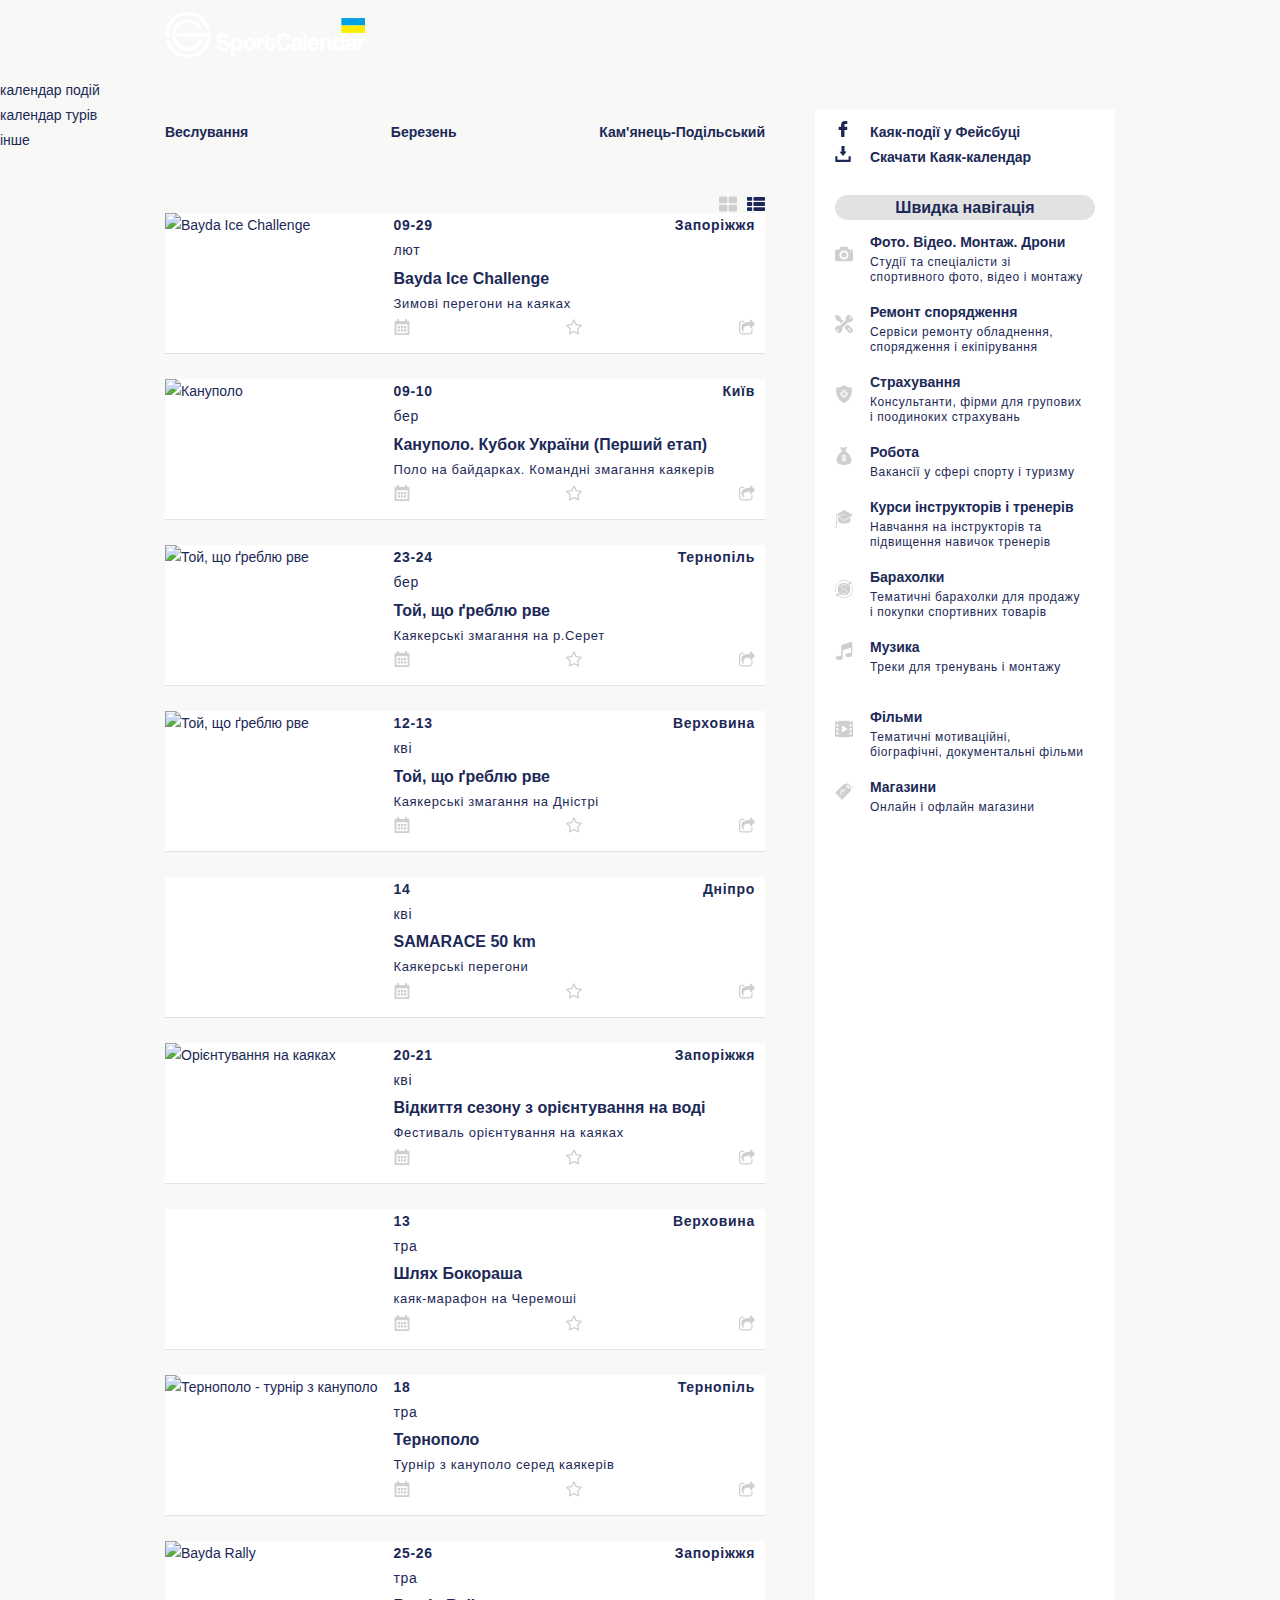
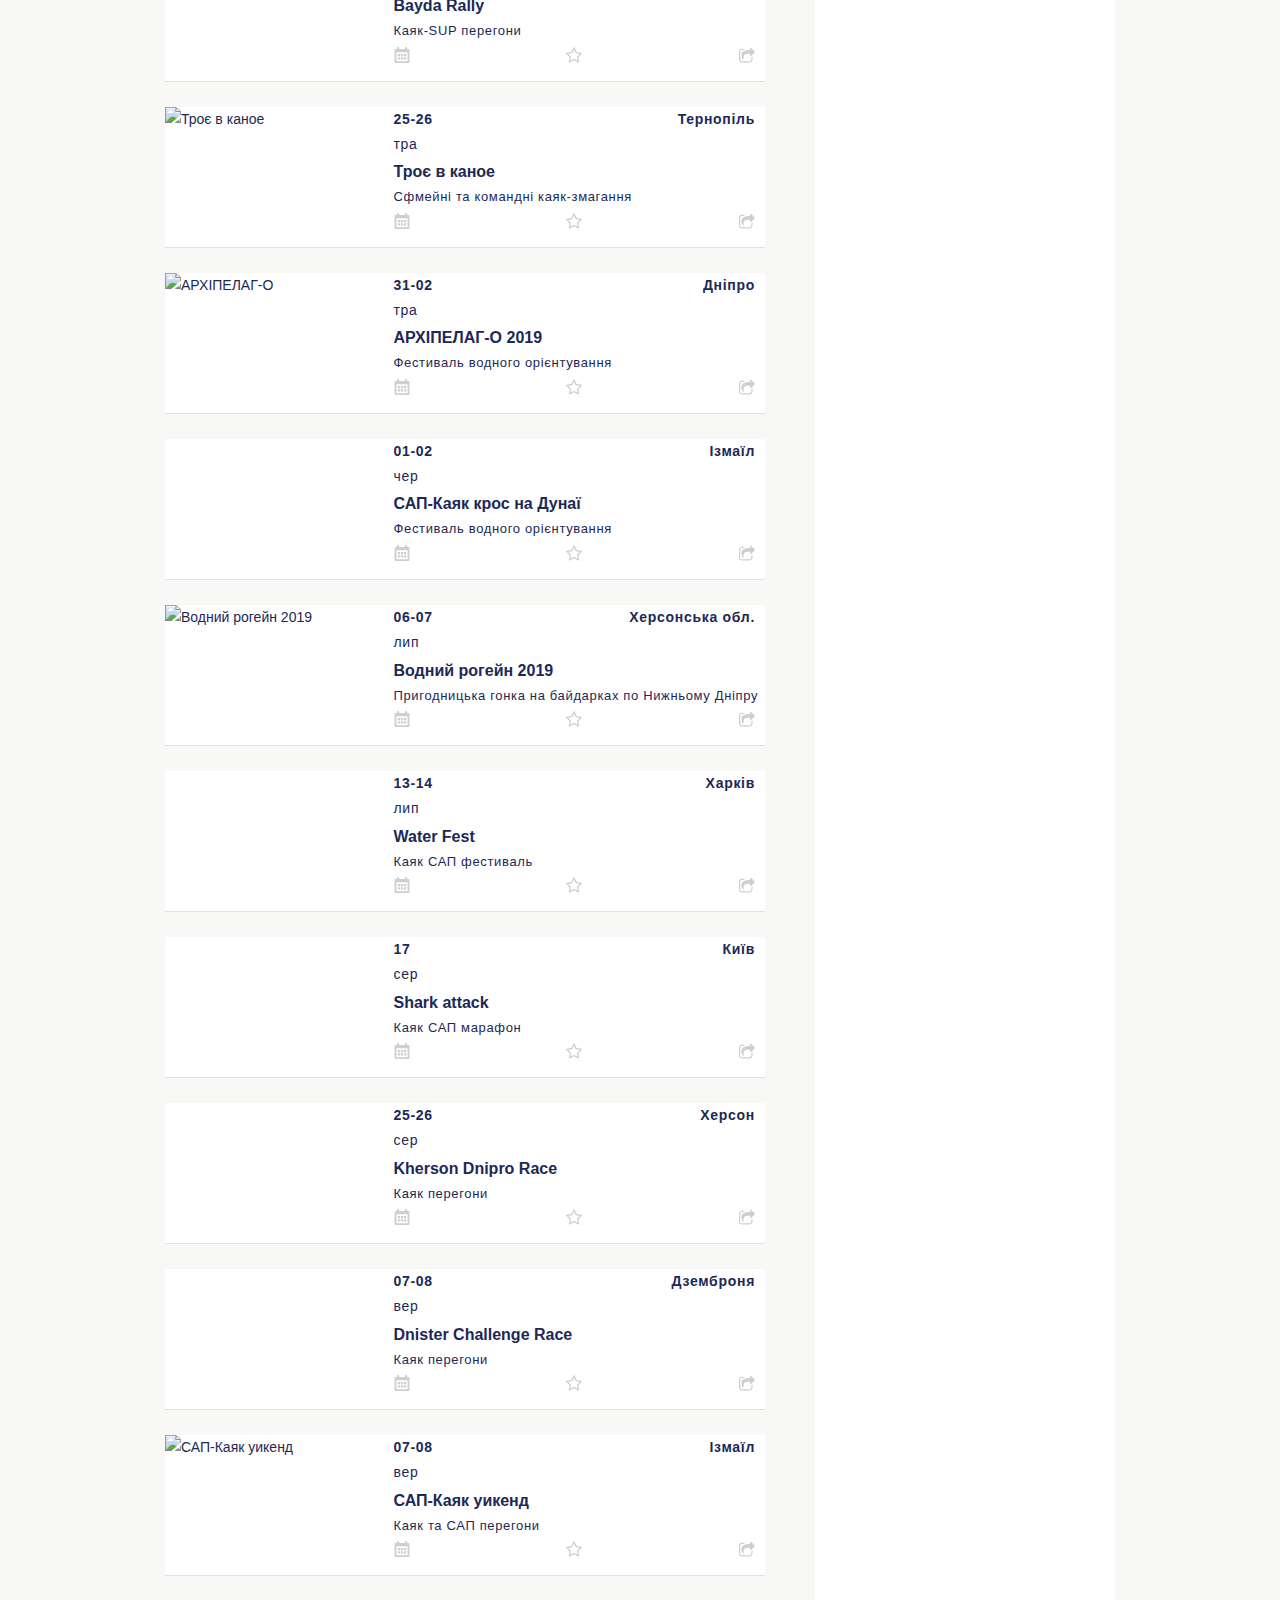
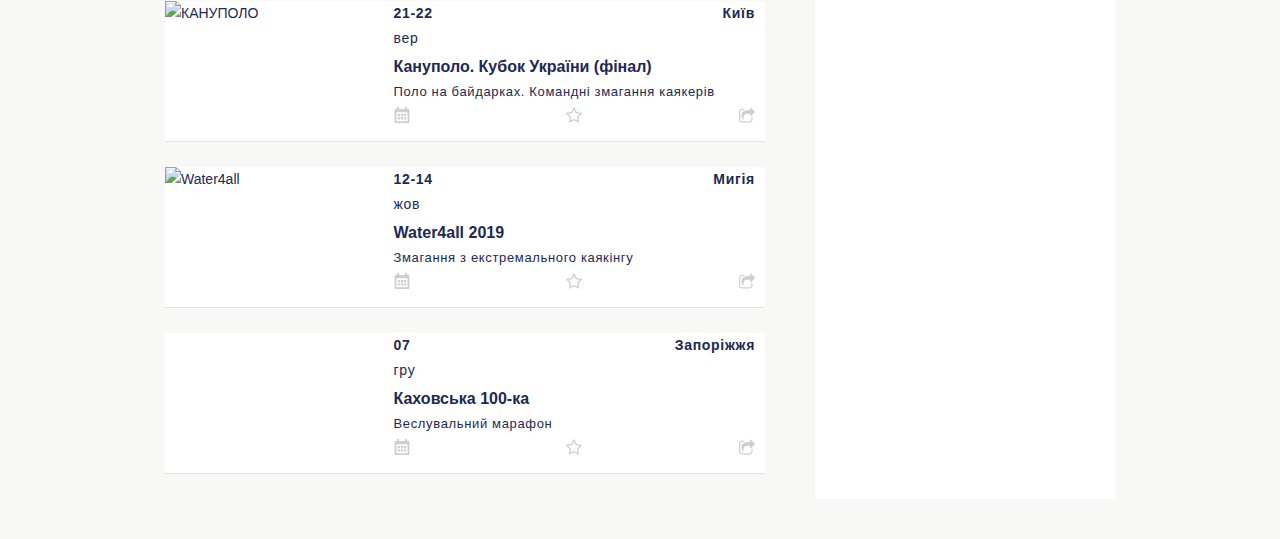
==== commit 3cdc7b28: "Update index.html" ====
--- a/index.html
+++ b/index.html
@@ -16,7 +16,7 @@
     
     <header class="header"> 
         <div class="headerLogo">
-            <svg xmlns="http://www.w3.org/2000/svg" xml:space="preserve" width="216.166mm" height="49.6062mm" style="shape-rendering:geometricPrecision; text-rendering:geometricPrecision; image-rendering:optimizeQuality; fill-rule:evenodd; clip-rule:evenodd"
+            <svg xmlns="http://www.w3.org/2000/svg" xml:space="preserve"  style="shape-rendering:geometricPrecision; text-rendering:geometricPrecision; image-rendering:optimizeQuality; fill-rule:evenodd; clip-rule:evenodd"
                 viewBox="0 0 22466 5156" xmlns:xlink="http://www.w3.org/1999/xlink">
                  <defs>
                   <style type="text/css">
@@ -37,28 +37,18 @@
                   <polygon class="fil2" points="22465,2341 19810,2341 19810,1509 22465,1509 "/>
                  </g>
             </svg>
-            <!--  <?xml version="1.0" encoding="UTF-8"?>
-            <!DOCTYPE svg PUBLIC "-//W3C//DTD SVG 1.1//EN" "http://www.w3.org/Graphics/SVG/1.1/DTD/svg11.dtd">-->
         </div>         
-        <!-- <div class="menuContent">
+        <div class="menuContent">
             <ul class="headerMenu">
-                <li><a href="#" class="social-item calendar">КАЛЕНДАР</a></li>
-                <li><a href="#" class="social-item">ТУРИ</a></li>
-                <li><a href="#" class="social-item">ШКОЛИ</a></li>
-                <li><a href="#" class="social-item">МАГАЗИНИ</a></li>
-                <li><a href="#" class="social-item">ПРОКАТИ</a></li>
-                <li><a href="#" class="social-item">ФОРУМ</a></li>
-            </ul>    
-                
-            <ul class="headerSocialMenu">
-                <li><a href="#" class="social-item">Fb</a></li>
-                <li><a href="#" class="social-item">Tlg</a></li>
-                <li><a href="#" class="social-item">In</a></li>
-            </ul>         
-        </div>  -->               
+                <li><a href="#" class="social-item calendar">календар подій</a></li>
+                <li><a href="#" class="social-item">календар турів</a></li>
+                <li><a href="#" class="social-item">інше</a></li>
+            </ul>  
+        </div>                
     </header>    
 
     <main>
+           
         <!--EVENT SECTION-->
         <section class="contentSection">
             <!-- FILTERS -->
@@ -276,7 +266,7 @@
             </div>    
 
             <!--LIST CONTENT-->
-            <div class="listContent">                   
+            <div class="listContent">                            
                                 
                 <!--Bayda Ice Challenge-->
                 <div class="blockContent BaydaIceChallenge">                    
@@ -297,7 +287,6 @@
                             <p class="descriptionContent">Зимові перегони на каяках</p>
                         </div>
                           
-                        <hr>
                         <div class="bottomContent">                             
                             <div class="iconItem"><svg class="icon" xmlns="http://www.w3.org/2000/svg" xmlns:xlink="http://www.w3.org/1999/xlink" version="1.1" id="Capa_1" x="0px" y="0px" viewBox="0 0 361.77 361.77" style="enable-background:new 0 0 361.77 361.77;" xml:space="preserve"><g>			<path d="M323.885,43.77h-27.5V25c0-13.807-11.193-25-25-25h-1c-13.807,0-25,11.193-25,25v18.77h-129V25c0-13.807-11.193-25-25-25     h-1c-13.807,0-25,11.193-25,25v18.77h-27.5c-13.807,0-25,11.193-25,25v268c0,13.809,11.193,25,25,25h286     c13.807,0,25-11.191,25-25v-268C348.885,54.963,337.691,43.77,323.885,43.77z M306.885,322.27h-252v-203h252V322.27z" />		<path d="M89.136,211.134h43.498c2.209,0,4-1.791,4-4v-43.498c0-2.209-1.791-4-4-4H89.136c-2.209,0-4,1.791-4,4v43.498     C85.136,209.343,86.927,211.134,89.136,211.134z" />			<path d="M159.136,211.134h43.498c2.209,0,4-1.791,4-4v-43.498c0-2.209-1.791-4-4-4h-43.498c-2.209,0-4,1.791-4,4v43.498     C155.136,209.343,156.927,211.134,159.136,211.134z" />			<path d="M229.136,211.134h43.498c2.209,0,4-1.791,4-4v-43.498c0-2.209-1.791-4-4-4h-43.498c-2.209,0-4,1.791-4,4v43.498     C225.136,209.343,226.927,211.134,229.136,211.134z" />			<path d="M89.136,281.134h43.498c2.209,0,4-1.791,4-4v-43.498c0-2.209-1.791-4-4-4H89.136c-2.209,0-4,1.791-4,4v43.498     C85.136,279.343,86.927,281.134,89.136,281.134z" />			<path d="M159.136,281.134h43.498c2.209,0,4-1.791,4-4v-43.498c0-2.209-1.791-4-4-4h-43.498c-2.209,0-4,1.791-4,4v43.498     C155.136,279.343,156.927,281.134,159.136,281.134z" />			<path d="M229.136,281.134h43.498c2.209,0,4-1.791,4-4v-43.498c0-2.209-1.791-4-4-4h-43.498c-2.209,0-4,1.791-4,4v43.498     C225.136,279.343,226.927,281.134,229.136,281.134z" /></g></svg></div>
                             <div class="iconItem"><svg class="icon" version="1.1" id="Layer_1" xmlns="http://www.w3.org/2000/svg" xmlns:xlink="http://www.w3.org/1999/xlink" x="0px" y="0px" viewBox="0 0 512.001 512.001" style="enable-background:new 0 0 512.001 512.001;" xml:space="preserve"><g><path d="M510.992,196.91c-2.428-7.487-8.894-12.947-16.683-14.086l-151.857-22.196L274.547,23.059 c-3.484-7.059-10.674-11.528-18.546-11.528c-7.872,0-15.061,4.469-18.546,11.528L169.55,160.628L17.692,182.824 c-7.788,1.139-14.255,6.599-16.683,14.086c-2.428,7.487-0.395,15.703,5.243,21.195l109.867,107.009L90.19,476.291 c-1.331,7.761,1.86,15.603,8.229,20.23c6.369,4.626,14.813,5.236,21.782,1.572L256,426.677l135.799,71.415 c3.027,1.592,6.331,2.377,9.625,2.377c4.287,0,8.554-1.332,12.157-3.949c6.37-4.627,9.56-12.47,8.229-20.23l-25.928-151.177 l109.867-107.009C511.387,212.613,513.42,204.398,510.992,196.91z M359.229,303.073c-4.878,4.751-7.105,11.6-5.954,18.313 l20.682,120.588l-108.331-56.97c-3.014-1.585-6.32-2.377-9.627-2.377c-3.306,0-6.614,0.792-9.627,2.376l-108.33,56.97 l20.682-120.588c1.151-6.712-1.075-13.561-5.954-18.313l-87.656-85.376l121.163-17.709c6.729-0.984,12.544-5.213,15.554-11.311 L256,78.94l54.166,109.736c3.01,6.099,8.826,10.327,15.555,11.311l121.164,17.71L359.229,303.073z"/></g></svg><g><path d="M486.554,186.811c-1.6-4.9-5.8-8.4-10.9-9.2l-152-21.6l-68.4-137.5c-2.3-4.6-7-7.5-12.1-7.5l0,0c-5.1,0-9.8,2.9-12.1,7.6 l-67.5,137.9l-152,22.6c-5.1,0.8-9.3,4.3-10.9,9.2s-0.2,10.3,3.5,13.8l110.3,106.9l-25.5,151.4c-0.9,5.1,1.2,10.2,5.4,13.2 c2.3,1.7,5.1,2.6,7.9,2.6c2.2,0,4.3-0.5,6.3-1.6l135.7-71.9l136.1,71.1c2,1,4.1,1.5,6.2,1.5l0,0c7.4,0,13.5-6.1,13.5-13.5 c0-1.1-0.1-2.1-0.4-3.1l-26.3-150.5l109.6-107.5C486.854,197.111,488.154,191.711,486.554,186.811z M349.554,293.911 c-3.2,3.1-4.6,7.6-3.8,12l22.9,131.3l-118.2-61.7c-3.9-2.1-8.6-2-12.6,0l-117.8,62.4l22.1-131.5c0.7-4.4-0.7-8.8-3.9-11.9 l-95.6-92.8l131.9-19.6c4.4-0.7,8.2-3.4,10.1-7.4l58.6-119.7l59.4,119.4c2,4,5.8,6.7,10.2,7.4l132,18.8L349.554,293.911z"/></g> </svg></div>
@@ -327,7 +316,6 @@
                             <a href="#"><h2>Кануполо. Кубок України (Перший етап)</h2></a>                        
                             <p class="descriptionContent">Поло на байдарках. Командні змагання каякерів</p>
                         </div>  
-                        <hr>
                         <div class="bottomContent"> 
                             <div class="iconItem"><svg class="icon" xmlns="http://www.w3.org/2000/svg" xmlns:xlink="http://www.w3.org/1999/xlink" version="1.1" id="Capa_1" x="0px" y="0px" viewBox="0 0 361.77 361.77" style="enable-background:new 0 0 361.77 361.77;" xml:space="preserve"><g>			<path d="M323.885,43.77h-27.5V25c0-13.807-11.193-25-25-25h-1c-13.807,0-25,11.193-25,25v18.77h-129V25c0-13.807-11.193-25-25-25     h-1c-13.807,0-25,11.193-25,25v18.77h-27.5c-13.807,0-25,11.193-25,25v268c0,13.809,11.193,25,25,25h286     c13.807,0,25-11.191,25-25v-268C348.885,54.963,337.691,43.77,323.885,43.77z M306.885,322.27h-252v-203h252V322.27z" />		<path d="M89.136,211.134h43.498c2.209,0,4-1.791,4-4v-43.498c0-2.209-1.791-4-4-4H89.136c-2.209,0-4,1.791-4,4v43.498     C85.136,209.343,86.927,211.134,89.136,211.134z" />			<path d="M159.136,211.134h43.498c2.209,0,4-1.791,4-4v-43.498c0-2.209-1.791-4-4-4h-43.498c-2.209,0-4,1.791-4,4v43.498     C155.136,209.343,156.927,211.134,159.136,211.134z" />			<path d="M229.136,211.134h43.498c2.209,0,4-1.791,4-4v-43.498c0-2.209-1.791-4-4-4h-43.498c-2.209,0-4,1.791-4,4v43.498     C225.136,209.343,226.927,211.134,229.136,211.134z" />			<path d="M89.136,281.134h43.498c2.209,0,4-1.791,4-4v-43.498c0-2.209-1.791-4-4-4H89.136c-2.209,0-4,1.791-4,4v43.498     C85.136,279.343,86.927,281.134,89.136,281.134z" />			<path d="M159.136,281.134h43.498c2.209,0,4-1.791,4-4v-43.498c0-2.209-1.791-4-4-4h-43.498c-2.209,0-4,1.791-4,4v43.498     C155.136,279.343,156.927,281.134,159.136,281.134z" />			<path d="M229.136,281.134h43.498c2.209,0,4-1.791,4-4v-43.498c0-2.209-1.791-4-4-4h-43.498c-2.209,0-4,1.791-4,4v43.498     C225.136,279.343,226.927,281.134,229.136,281.134z" /></g></svg></div>
                             <div class="iconItem"><svg class="icon" version="1.1" id="Layer_1" xmlns="http://www.w3.org/2000/svg" xmlns:xlink="http://www.w3.org/1999/xlink" x="0px" y="0px" viewBox="0 0 512.001 512.001" style="enable-background:new 0 0 512.001 512.001;" xml:space="preserve"><g><path d="M510.992,196.91c-2.428-7.487-8.894-12.947-16.683-14.086l-151.857-22.196L274.547,23.059 c-3.484-7.059-10.674-11.528-18.546-11.528c-7.872,0-15.061,4.469-18.546,11.528L169.55,160.628L17.692,182.824 c-7.788,1.139-14.255,6.599-16.683,14.086c-2.428,7.487-0.395,15.703,5.243,21.195l109.867,107.009L90.19,476.291 c-1.331,7.761,1.86,15.603,8.229,20.23c6.369,4.626,14.813,5.236,21.782,1.572L256,426.677l135.799,71.415 c3.027,1.592,6.331,2.377,9.625,2.377c4.287,0,8.554-1.332,12.157-3.949c6.37-4.627,9.56-12.47,8.229-20.23l-25.928-151.177 l109.867-107.009C511.387,212.613,513.42,204.398,510.992,196.91z M359.229,303.073c-4.878,4.751-7.105,11.6-5.954,18.313 l20.682,120.588l-108.331-56.97c-3.014-1.585-6.32-2.377-9.627-2.377c-3.306,0-6.614,0.792-9.627,2.376l-108.33,56.97 l20.682-120.588c1.151-6.712-1.075-13.561-5.954-18.313l-87.656-85.376l121.163-17.709c6.729-0.984,12.544-5.213,15.554-11.311 L256,78.94l54.166,109.736c3.01,6.099,8.826,10.327,15.555,11.311l121.164,17.71L359.229,303.073z"/></g></svg><g><path d="M486.554,186.811c-1.6-4.9-5.8-8.4-10.9-9.2l-152-21.6l-68.4-137.5c-2.3-4.6-7-7.5-12.1-7.5l0,0c-5.1,0-9.8,2.9-12.1,7.6 l-67.5,137.9l-152,22.6c-5.1,0.8-9.3,4.3-10.9,9.2s-0.2,10.3,3.5,13.8l110.3,106.9l-25.5,151.4c-0.9,5.1,1.2,10.2,5.4,13.2 c2.3,1.7,5.1,2.6,7.9,2.6c2.2,0,4.3-0.5,6.3-1.6l135.7-71.9l136.1,71.1c2,1,4.1,1.5,6.2,1.5l0,0c7.4,0,13.5-6.1,13.5-13.5 c0-1.1-0.1-2.1-0.4-3.1l-26.3-150.5l109.6-107.5C486.854,197.111,488.154,191.711,486.554,186.811z M349.554,293.911 c-3.2,3.1-4.6,7.6-3.8,12l22.9,131.3l-118.2-61.7c-3.9-2.1-8.6-2-12.6,0l-117.8,62.4l22.1-131.5c0.7-4.4-0.7-8.8-3.9-11.9 l-95.6-92.8l131.9-19.6c4.4-0.7,8.2-3.4,10.1-7.4l58.6-119.7l59.4,119.4c2,4,5.8,6.7,10.2,7.4l132,18.8L349.554,293.911z"/></g> </svg></div>
@@ -356,7 +344,6 @@
                             <a href="#"><h2>Той, що ґреблю рве</h2></a>                        
                             <p class="descriptionContent">Каякерські змагання на р.Серет</p>
                         </div> 
-                        <hr> 
                         <div class="bottomContent"> 
                             <div class="iconItem"><svg class="icon" xmlns="http://www.w3.org/2000/svg" xmlns:xlink="http://www.w3.org/1999/xlink" version="1.1" id="Capa_1" x="0px" y="0px" viewBox="0 0 361.77 361.77" style="enable-background:new 0 0 361.77 361.77;" xml:space="preserve"><g>			<path d="M323.885,43.77h-27.5V25c0-13.807-11.193-25-25-25h-1c-13.807,0-25,11.193-25,25v18.77h-129V25c0-13.807-11.193-25-25-25     h-1c-13.807,0-25,11.193-25,25v18.77h-27.5c-13.807,0-25,11.193-25,25v268c0,13.809,11.193,25,25,25h286     c13.807,0,25-11.191,25-25v-268C348.885,54.963,337.691,43.77,323.885,43.77z M306.885,322.27h-252v-203h252V322.27z" />		<path d="M89.136,211.134h43.498c2.209,0,4-1.791,4-4v-43.498c0-2.209-1.791-4-4-4H89.136c-2.209,0-4,1.791-4,4v43.498     C85.136,209.343,86.927,211.134,89.136,211.134z" />			<path d="M159.136,211.134h43.498c2.209,0,4-1.791,4-4v-43.498c0-2.209-1.791-4-4-4h-43.498c-2.209,0-4,1.791-4,4v43.498     C155.136,209.343,156.927,211.134,159.136,211.134z" />			<path d="M229.136,211.134h43.498c2.209,0,4-1.791,4-4v-43.498c0-2.209-1.791-4-4-4h-43.498c-2.209,0-4,1.791-4,4v43.498     C225.136,209.343,226.927,211.134,229.136,211.134z" />			<path d="M89.136,281.134h43.498c2.209,0,4-1.791,4-4v-43.498c0-2.209-1.791-4-4-4H89.136c-2.209,0-4,1.791-4,4v43.498     C85.136,279.343,86.927,281.134,89.136,281.134z" />			<path d="M159.136,281.134h43.498c2.209,0,4-1.791,4-4v-43.498c0-2.209-1.791-4-4-4h-43.498c-2.209,0-4,1.791-4,4v43.498     C155.136,279.343,156.927,281.134,159.136,281.134z" />			<path d="M229.136,281.134h43.498c2.209,0,4-1.791,4-4v-43.498c0-2.209-1.791-4-4-4h-43.498c-2.209,0-4,1.791-4,4v43.498     C225.136,279.343,226.927,281.134,229.136,281.134z" /></g></svg></div>
                             <div class="iconItem"><svg class="icon" version="1.1" id="Layer_1" xmlns="http://www.w3.org/2000/svg" xmlns:xlink="http://www.w3.org/1999/xlink" x="0px" y="0px" viewBox="0 0 512.001 512.001" style="enable-background:new 0 0 512.001 512.001;" xml:space="preserve"><g><path d="M510.992,196.91c-2.428-7.487-8.894-12.947-16.683-14.086l-151.857-22.196L274.547,23.059 c-3.484-7.059-10.674-11.528-18.546-11.528c-7.872,0-15.061,4.469-18.546,11.528L169.55,160.628L17.692,182.824 c-7.788,1.139-14.255,6.599-16.683,14.086c-2.428,7.487-0.395,15.703,5.243,21.195l109.867,107.009L90.19,476.291 c-1.331,7.761,1.86,15.603,8.229,20.23c6.369,4.626,14.813,5.236,21.782,1.572L256,426.677l135.799,71.415 c3.027,1.592,6.331,2.377,9.625,2.377c4.287,0,8.554-1.332,12.157-3.949c6.37-4.627,9.56-12.47,8.229-20.23l-25.928-151.177 l109.867-107.009C511.387,212.613,513.42,204.398,510.992,196.91z M359.229,303.073c-4.878,4.751-7.105,11.6-5.954,18.313 l20.682,120.588l-108.331-56.97c-3.014-1.585-6.32-2.377-9.627-2.377c-3.306,0-6.614,0.792-9.627,2.376l-108.33,56.97 l20.682-120.588c1.151-6.712-1.075-13.561-5.954-18.313l-87.656-85.376l121.163-17.709c6.729-0.984,12.544-5.213,15.554-11.311 L256,78.94l54.166,109.736c3.01,6.099,8.826,10.327,15.555,11.311l121.164,17.71L359.229,303.073z"/></g></svg><g><path d="M486.554,186.811c-1.6-4.9-5.8-8.4-10.9-9.2l-152-21.6l-68.4-137.5c-2.3-4.6-7-7.5-12.1-7.5l0,0c-5.1,0-9.8,2.9-12.1,7.6 l-67.5,137.9l-152,22.6c-5.1,0.8-9.3,4.3-10.9,9.2s-0.2,10.3,3.5,13.8l110.3,106.9l-25.5,151.4c-0.9,5.1,1.2,10.2,5.4,13.2 c2.3,1.7,5.1,2.6,7.9,2.6c2.2,0,4.3-0.5,6.3-1.6l135.7-71.9l136.1,71.1c2,1,4.1,1.5,6.2,1.5l0,0c7.4,0,13.5-6.1,13.5-13.5 c0-1.1-0.1-2.1-0.4-3.1l-26.3-150.5l109.6-107.5C486.854,197.111,488.154,191.711,486.554,186.811z M349.554,293.911 c-3.2,3.1-4.6,7.6-3.8,12l22.9,131.3l-118.2-61.7c-3.9-2.1-8.6-2-12.6,0l-117.8,62.4l22.1-131.5c0.7-4.4-0.7-8.8-3.9-11.9 l-95.6-92.8l131.9-19.6c4.4-0.7,8.2-3.4,10.1-7.4l58.6-119.7l59.4,119.4c2,4,5.8,6.7,10.2,7.4l132,18.8L349.554,293.911z"/></g> </svg></div>
--- a/listContent.css
+++ b/listContent.css
@@ -1,27 +1,3 @@
-/*FILTERS*/
-.filterMenu{
-	display: flex;
-	justify-content: space-between;
-	white-space: nowrap; 
-	align-items: center;
-}
-.filterBlock{
-	display: flex;
-	align-items: center;
-}
-.filterMenu ul{
-	border: none;
-	background: none;
-}
-.filterMenu ul:focus,
-.filterMenu ul:hover,
-.filterMenu ul:active{
-	outline: none;
-}
-.filterMenu .iconArrow{
-	width: 12px;
-	height: 12px;
-}	
 /*LIST CONTENT*/
 .infoContent{
 	display: flex;
@@ -30,31 +6,41 @@
 	width: 100%;
 	padding: 0;		
 }	
-/*top event content*/	
-	.topEventContent{
-		display: flex;
-		justify-content: space-between;
-	}	
-	.dateContent strong{
-		color: var(--red);
-	}
-/*name EVENT*/
-	.nameContent a,
-	.nameContent a:visited,
-	.nameContent a:active{
-		font-weight: bold;
-		border-bottom: none;
-		color: var(--blue);
-	}
-	/*bottom event content*/	
-	.bottomContent svg{
-		fill:var(--red);
-	}	
-	/*iemag EVENT*/
-	.blockContent .imgContent{
-		background: url("img/pics/eventPics/logo2x2.png") no-repeat center;
-	}
-/*RIGHT side content*/
+	/*top event content*/	
+		.topEventContent{
+			display: flex;
+			justify-content: space-between;
+			letter-spacing: .050em;
+		}	
+		/*location EVENT*/
+	.locationContent{
+		/* background-color: var(--border_grey);	
+		border-radius: 25px 0 0 25px;			 */
+		}	
+		.locationContent strong{
+		color: var(--blue);		
+		padding: 10px;	
+		}
+		/*location EVENT*/
+		
+	/*name EVENT*/
+		.blockContent .nameContent a,
+		.blockContent .nameContent a:visited,
+		.blockContent .nameContent a:active{
+			font-weight: bold;
+			border-bottom: none;
+			color: var(--blue);
+		}
+		.blockContent .descriptionContent{
+			letter-spacing: .050em;
+			font-size: 13px;
+		}
+		/*bottom event content*/	
+		.bottomContent svg{
+			fill:var(--red);
+		}		
+
+/*RIGHT SIDE SECTION*/
 .itemSection .contentRightside{
 	width: 215px;
 }
@@ -74,31 +60,60 @@
 	background: var(--bg_lightgrey);
 }
 /*FILTERS*/
-	.filterMenu{
-		margin-bottom: 20px;
-		width: 100%;		 
-		text-transform: uppercase;
-	}		
-
-/*modal*/
+.filterMenu{
+	display: flex;
+	justify-content: space-between;
+	white-space: nowrap; 
+	align-items: center;
+	padding: 10px 0 50px 0;
+}	
+	/*listGrid*/
+	.listGrid{
+		display: flex;
+		justify-content: flex-end;
+	}
+	.listGrid .icon{
+		width: 18px;
+		height: 18px;
+	}
+	.listGrid .grid{
+		fill: var(--grey);
+		margin: 0 10px;
+	}
+	.listGrid .grid:hover{
+		fill: var(--mint);
+	}
+	.listGrid .list:hover{
+		fill: var(--red);
+	}	
+/* filters modal*/
 		.modal .filterItem{
 			padding: 5px 0;
 		}
-			/*categoryFilter*/
+		.filterMenu .modalFilter ul{
+			border: none;
+			background: none;
+		}
+		.filterMenu .modalFilter ul:focus,
+		.filterMenu .modalFilter ul:hover,
+		.filterMenu .modalFilter ul:active{
+			outline: none;
+		}	
+		/*categoryFilter*/
 			.categoryFilter .filterContent{
 				display: flex;		
 			}
 			.categoryFilter .filterContent li{
 				margin-right: 20px;
 			}
-			/*locationFilter*/
+		/*locationFilter*/
 			.locFilter .filterContent{
 				display: flex;		
 			}
 			.locFilter .filterContent li{
 				margin-right: 15px;
 			}
-			/*dateFilter*/
+		/*dateFilter*/
 			.dateFilter .filterItem{
 				font-size: 16px;
 			}
@@ -107,37 +122,24 @@
 				display: flex;
 				justify-content: space-between;
 			}
-
+/*EVENT SECTION*/	
 .blockContent{
 	display: flex;
 	flex-direction: row-reverse;
 	justify-content: space-between;	
-	margin-bottom: 15px;
+	margin-bottom: 25px;
 	border-bottom: 1px solid var(--border_grey);
 	background-color: #fff;	
 }	
-
 .blockContent:hover{
 	box-shadow: 0 0 30px 0 rgba(0, 0, 0, 0.123);
 	transition: 200ms linear all;
 }
-
-/*EVENT SECTION*/	
 .infoContent{
 	width: 450px;		
-	padding: 5px 0 10px 10px;
-}
+	padding-left: 15px;}
 /*top EVENT*/
 
-/*location EVENT*/
-.locationContent{
-	background-color: var(--mint);	
-	border-radius: 25px 0 0 25px;			
-	}	
-	.locationContent strong{
-	color: #fff;		
-	padding: 10px;	
-	}
 /*name EVENT*/
 .nameContent h2{
 	font-weight: bold;
@@ -150,6 +152,7 @@
 	display: flex;
 	justify-content: space-between;
 	vertical-align: center;		
+	padding:0 10px 10px 0;
 	}	
 	.blockContent .bottomContent .leftSide{
 	display: flex;
@@ -163,14 +166,18 @@
 	}
 	
 /*image EVENT*/
-.imgContent {
-	width: 170px;
-	height: 110px;
-}
-.imgContent img{
-	width: 100%;
-	height: 100%;
-}
+
+/*img EVENT*/
+	.blockContent .imgContent{
+		background: url("img/logo/SC_logo_vert.png") no-repeat center ;
+		background-size: 130px;
+		width: 250px;
+		height: 140px;
+	}
+	.imgContent img{
+		width: 100%;
+		height: 100%;
+	}
 }
 
 /*---TABLET---*/
@@ -214,41 +221,98 @@
 
 /*---MOBILE---*/
 @media (min-width: 320px) and (max-width: 640px){
-
+body{
+	background: var(--bg_lightgrey);
+}
+.container{
+	font-size: 16px;
+}
+h2{
+	font-size: 18px;
+	font-weight: normal;
+}
 /*FILTERS*/
 .filterMenu{
-	margin-bottom: 20px;		
-}
+display: flex;
+text-align: center;
+margin: 20px 0 0 0;
+}
+.filterBlock {
+	width: 30%;
+	padding: 3px; 
+	margin: 5px;	
+	background-color: #fff;
+	
+		white-space: nowrap; 
+		align-items: center;
+		overflow: hidden;		
+		text-overflow: ellipsis;
+}
+
+.filterBlock .nameFilter{
+font-weight: bold;
+}
+.listGrid{
+	display: flex;
+	justify-content: flex-end;
+}
+.listGrid svg{
+margin: 5px;
+}
+
 /*LIST CONTENT*/
 .blockContent{
 display: flex;
 flex-direction: column-reverse;
-margin-bottom: 15px;
-background: #fff;
-border-bottom: 1px solid var(--border_grey);
-}
-/*location EVENT*/		
-.locationContent{
-background-color: var(--mint);	
-border-radius: 20px 0 0 20px;			
-}	
-.locationContent strong{
-color: #fff;			
-}
-/*date EVENT*/	
+	margin-bottom: 15px;
+	background: #fff;
+	border-bottom: 1px solid var(--border_grey);
+	position: relative;
+}
 .dateContent,
 .locationContent{
 padding: 5px 10px;
+}
+/*location EVENT*/		
+	.locationContent{	
+	/* background-color: var(--blue);	
+	border-radius: 20px 0 0 20px;			 */
+	}	
+.locationContent strong{
+	position: absolute;
+	bottom: 0;
+	left: 0;
+}
+/*date EVENT*/	
+.dateContent{
+background-color: var(--blue);
+position: absolute;
+top: 0;
+}
+.dateContent{
+	width: 75px;
+	text-align: center;
+}
+.dateContent strong{
+	color: #fff;
+	font-size: 16px;
+	letter-spacing: 1.7px;
+}
+.dateContent p{
+	color: #fff;
+	font-size: 14px;
+	text-transform: uppercase;
 }
 /*mane content*/
 .nameContent p,
 .nameContent h2{
 width: 100%;
 margin: 0 10px 0 0;
-overflow: hidden; 
-white-space: nowrap; 
-text-overflow: ellipsis; 
-}
+}
+.nameContent h2{
+	font-weight: bold;
+}
+/*bottom content*/
 hr{
 background:var(--border_grey);
 border:none!important;
@@ -257,26 +321,33 @@
 }
 .blockContent .bottomContent{
 display: flex;
-justify-content: space-between;
+justify-content:flex-end;
 vertical-align: center;		
 }
-.blockContent .bottomContent .leftSide{
-display: flex;
-}
-.blockContent .bottomContent 
-.leftSide .iconItem{
-margin-right: 50px;
+.blockContent .bottomContent svg{
+margin-left: 30px;
 }	
 .blockContent .bottomContent,
 .blockContent .nameContent {
 margin: 10px;
 }
 /*image EVENT*/
+.imgContent{
+	min-width: 320px;
+	min-height: 100px;
+}
 .imgContent img{
 	width: 100%;
-}
-.nameContent h2{
-	font-weight: bold;
-}	
-
-}
+}	
+/* .blockContent .imgContent{
+	background: url("img/pics/logo2x2.png") no-repeat right 50px top 30px;
+	background-size: 200px;
+} */
+/*RIGHT SECTION*/
+.otherSide{display: none;}
+.itemSection p{
+	vertical-align: top;
+	margin-left: 5px;
+}
+
+}
--- a/style.css
+++ b/style.css
@@ -1,10 +1,11 @@
 :root{
-	--bg_lightgrey:#F5F5F5;
-	--red: #E54E32;
-	--blue: #411A75;
-	--mint: #2BDCC5;
-  --grey:#cfcfcf;
+	--bg_lightgrey:#F8F8F7;
 	--border_grey:#e2e2e2;
+	--grey:#cfcfcf;
+	--red: #FB4148;
+	--blue: #1C2957;
+	--mint: #00A0E3;	
+	--yellow: #F7C51E;	
 }
 *{
 	box-sizing: border-box;
@@ -14,7 +15,6 @@
 	list-style-type: none;
 	padding: 0;
 	margin: 0;
-	letter-spacing: .015em;
 	line-height: 25px;
 }
 * .icon{
@@ -47,101 +47,79 @@
 			justify-content: space-between;
 		}
 
-/*HEADER*/
+	
+/*- DESKTOP -*/
+@media (min-width: 1020px) and (max-width: 1450px){	
+	.container{
+		font-size: 14px;
+	}
+	/*HEADER*/
 	.header{
 		height: 70px;
-		background-color: var(--blue);
 	}
 	.headerLogo svg{
 		height: 50px;
 		width: 200px;
-		margin: 10px;
-	}
-	.dateContent svg{
-		fill: var(--red);
-	}
+		margin: 10px 0;
+	}	
 	.locationContent svg{
 		fill: var(--blue);
 	}
-/*FILTERS*/
-	.filterBlock svg{
-		fill: var(--blue);
-		margin-left: 3px;
-		width: 14px;
-		height: 14px;
-	}
-	.listGrid{
+	h2{
+		font-size: 16px;
+	}
+/*HEADER*/
+	.headerLogo{
+		width: 950px;
+		margin: 0 auto;
+	}	
+/*MAIN*/
+	main{
+		width: 950px;
+		margin: 0 auto;
+		padding: 40px 0;
 		display: flex;
-		justify-content: flex-end;
-		margin: 20px 0;
-	}
-	.listGrid .icon{
-		width: 18px;
-		height: 18px;
-	}
-	.listGrid .grid{
-		fill: var(--grey);
-		margin: 0 10px;
-	}
-	.listGrid .grid:hover{
-		fill: var(--mint);
-	}
-	.listGrid .list:hover{
-		fill: var(--red);
-	}
+		justify-content: space-between;
+	}
+	.contentSection{
+		width: 600px;		
+	}	
 /*RIGHT SECTION*/
-		.otherSide{
-			width: 250px;
-		}
-		.itemSection{
-			margin-bottom: 50px;		
-		} 
+.otherSide{
+	width: 300px;
+	background-color: #fff;
+}
+.otherSide	.itemSection {
+	padding: 10px 0 5px 0;
+}
 		.itemSection .item{
 			display: flex;
 			align-items: center;
-		}	
+			padding: 0 20px;
+		}			
 	/*quickNavigation*/
+	.quickNavigation{
+		margin-top: 10px;
+	}
+	.quickNavigation h2{
+		margin: 0 20px 10px;
+		text-align: center;
+		background-color: var(--border_grey);
+		border-radius:  20px;
+	}
 	.quickNavigation .item{
 		margin-bottom: 15px;
 	}
-	.descriptionContent{
+	.quickNavigation .descriptionContent{
 		font-size: 12px;
 		line-height: 15px;
-	}	
-	
+		letter-spacing: .050em;
+	}		
 	.quickNavigation svg{
 		fill:var(--grey);
-		width: 22px;
-		height: 22px;
-	}
-		
-
-
-/*- DESKTOP -*/
-@media (min-width: 1020px) and (max-width: 1450px){
-	
-	.container{
-		font-size: 14px;
-	}
-	h2{
-		font-size: 16px;
-	}
-/*HEADER*/
-	.headerLogo{
-		width: 930px;
-		margin: 0 auto;
-	}	
-/*MAIN*/
-	main{
-		width: 900px;
-		margin: 0 auto;
-		padding: 40px 0;
-		display: flex;
-		justify-content: space-between;
-	}
-	.contentSection{
-		width: 600px;		
-	}	
+		width: 18px;
+		height: 18px;
+	}			
 }
 
 /*- TABLET -*/
@@ -179,27 +157,76 @@
 		white-space: nowrap; 
 		text-overflow: ellipsis; 
 	}
+	/*RIGHT SECTION*/
+.otherSide{
+	width: 300px;
+	background-color: #fff;
+
+}
+.otherSide	.itemSection {
+	padding: 10px 0 5px 0;
+}
+		.itemSection .item{
+			display: flex;
+			align-items: center;
+			padding: 0 20px;
+		}			
+	/*quickNavigation*/
+	.quickNavigation{
+		margin-top: 10px;
+	}
+	.quickNavigation h2{
+		margin: 0 20px 10px;
+		text-align: center;
+		background-color: var(--border_grey);
+		border-radius:  20px;
+
+	}
+	.quickNavigation .item{
+		margin-bottom: 15px;
+	}
+	.quickNavigation .descriptionContent{
+		font-size: 12px;
+		line-height: 15px;
+		letter-spacing: .050em;
+	}		
+	.quickNavigation svg{
+		fill:var(--grey);
+		width: 18px;
+		height: 18px;
+	}
+		
 }
 
 /*- MOBILE -*/
 @media (min-width: 320px) and (max-width: 640px){
-	body{
-		background: var(--bg_lightgrey);
-	}
-	.container{
-		font-size: 16px;
-	}
-	h2{
-		font-size: 18px;
-		font-weight: normal;
-	}
-	main{
-		margin: 30px 5px;
-	}
-	/*RIGHT SECTION*/
-	.otherSide{display: none;}
-	.itemSection p{
-		vertical-align: top;
-		margin-left: 5px;
-	}
-}
+	header{
+		width: 100%;
+		font-size: 14px;	
+		background-color: var(--blue);
+		padding: 10px;
+	}
+	
+	.headerLogo svg{
+		height: 40px;
+		margin: 0 auto;
+		width: 200px;
+
+	}	
+	.headerLogo{
+		width: 200px;
+		margin: 0 auto;
+	}
+	.headerMenu{
+		display: flex;
+		justify-content: space-between;		
+	}
+	.headerMenu a,
+	.headerMenu a:visited,
+	.headerMenu a:active{
+		border-bottom: none;
+		text-transform: uppercase;
+		color: #fff;
+		letter-spacing: .7px;
+	
+}
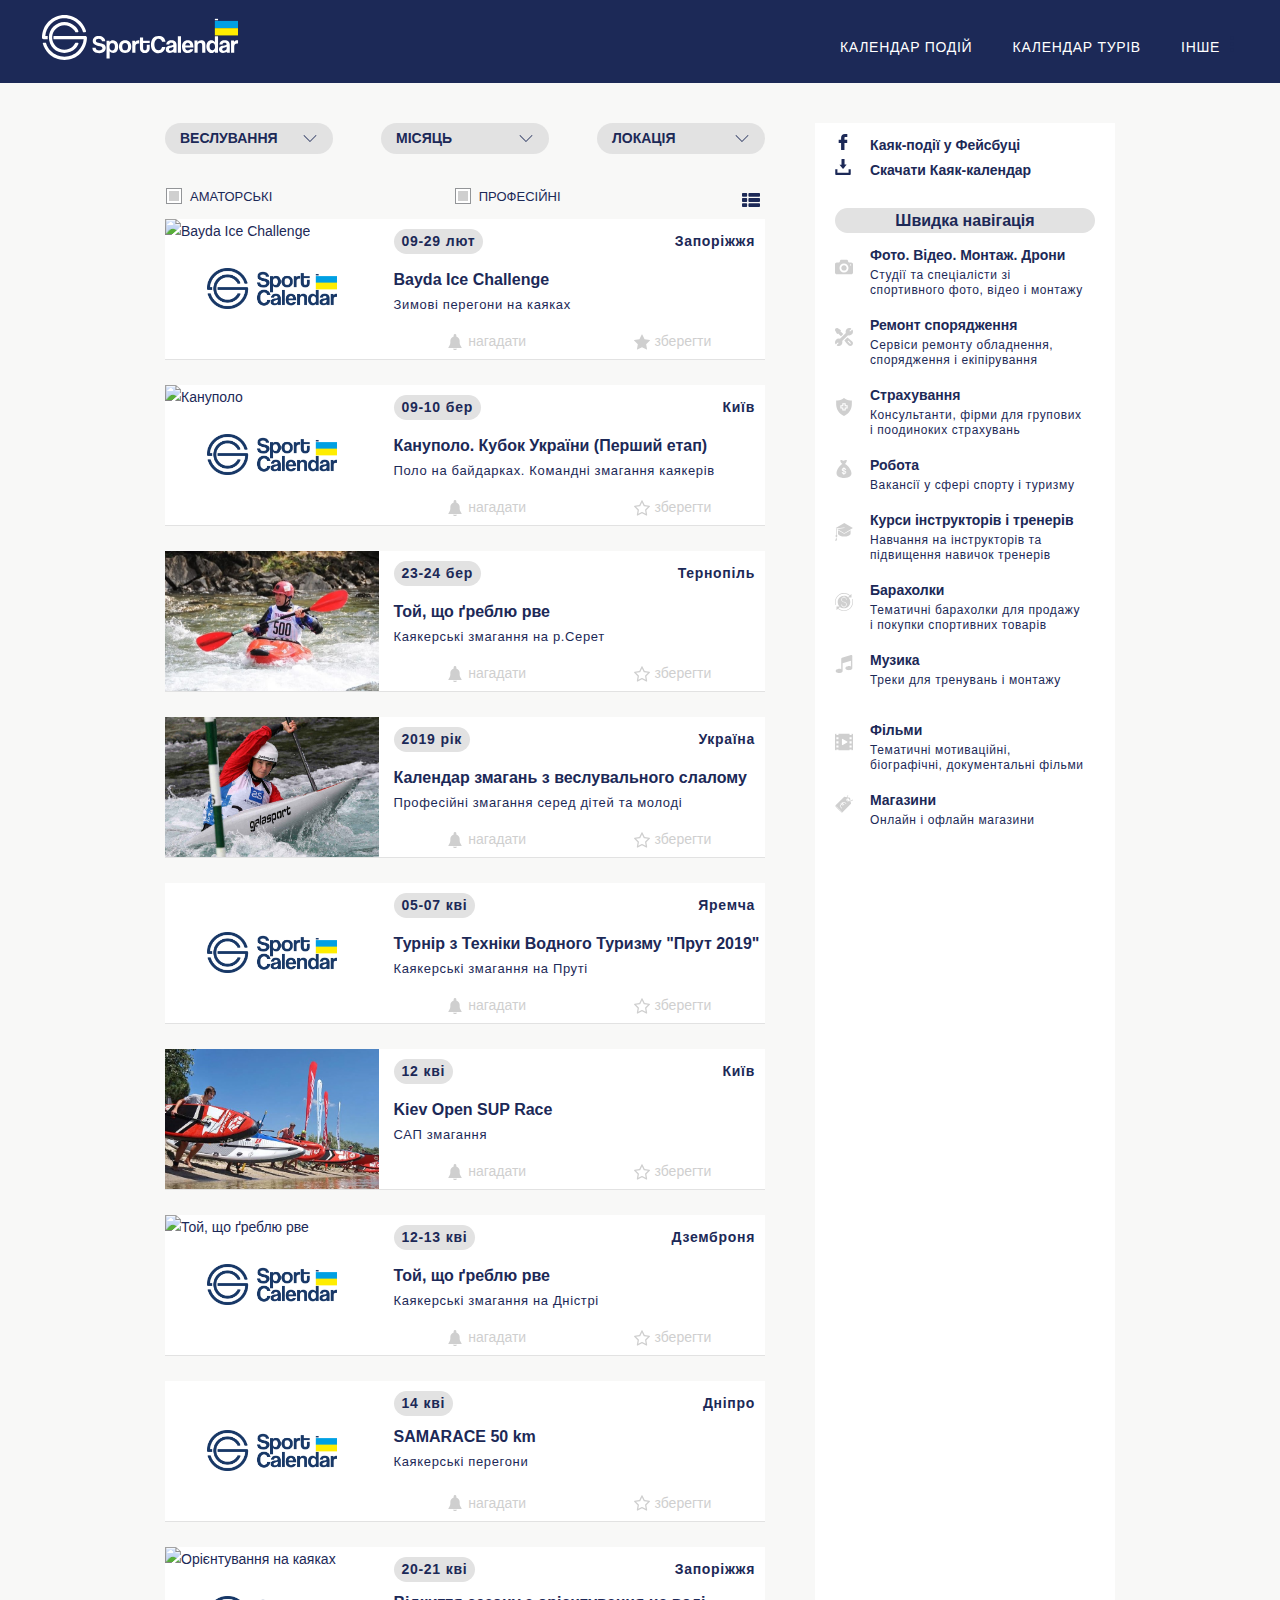
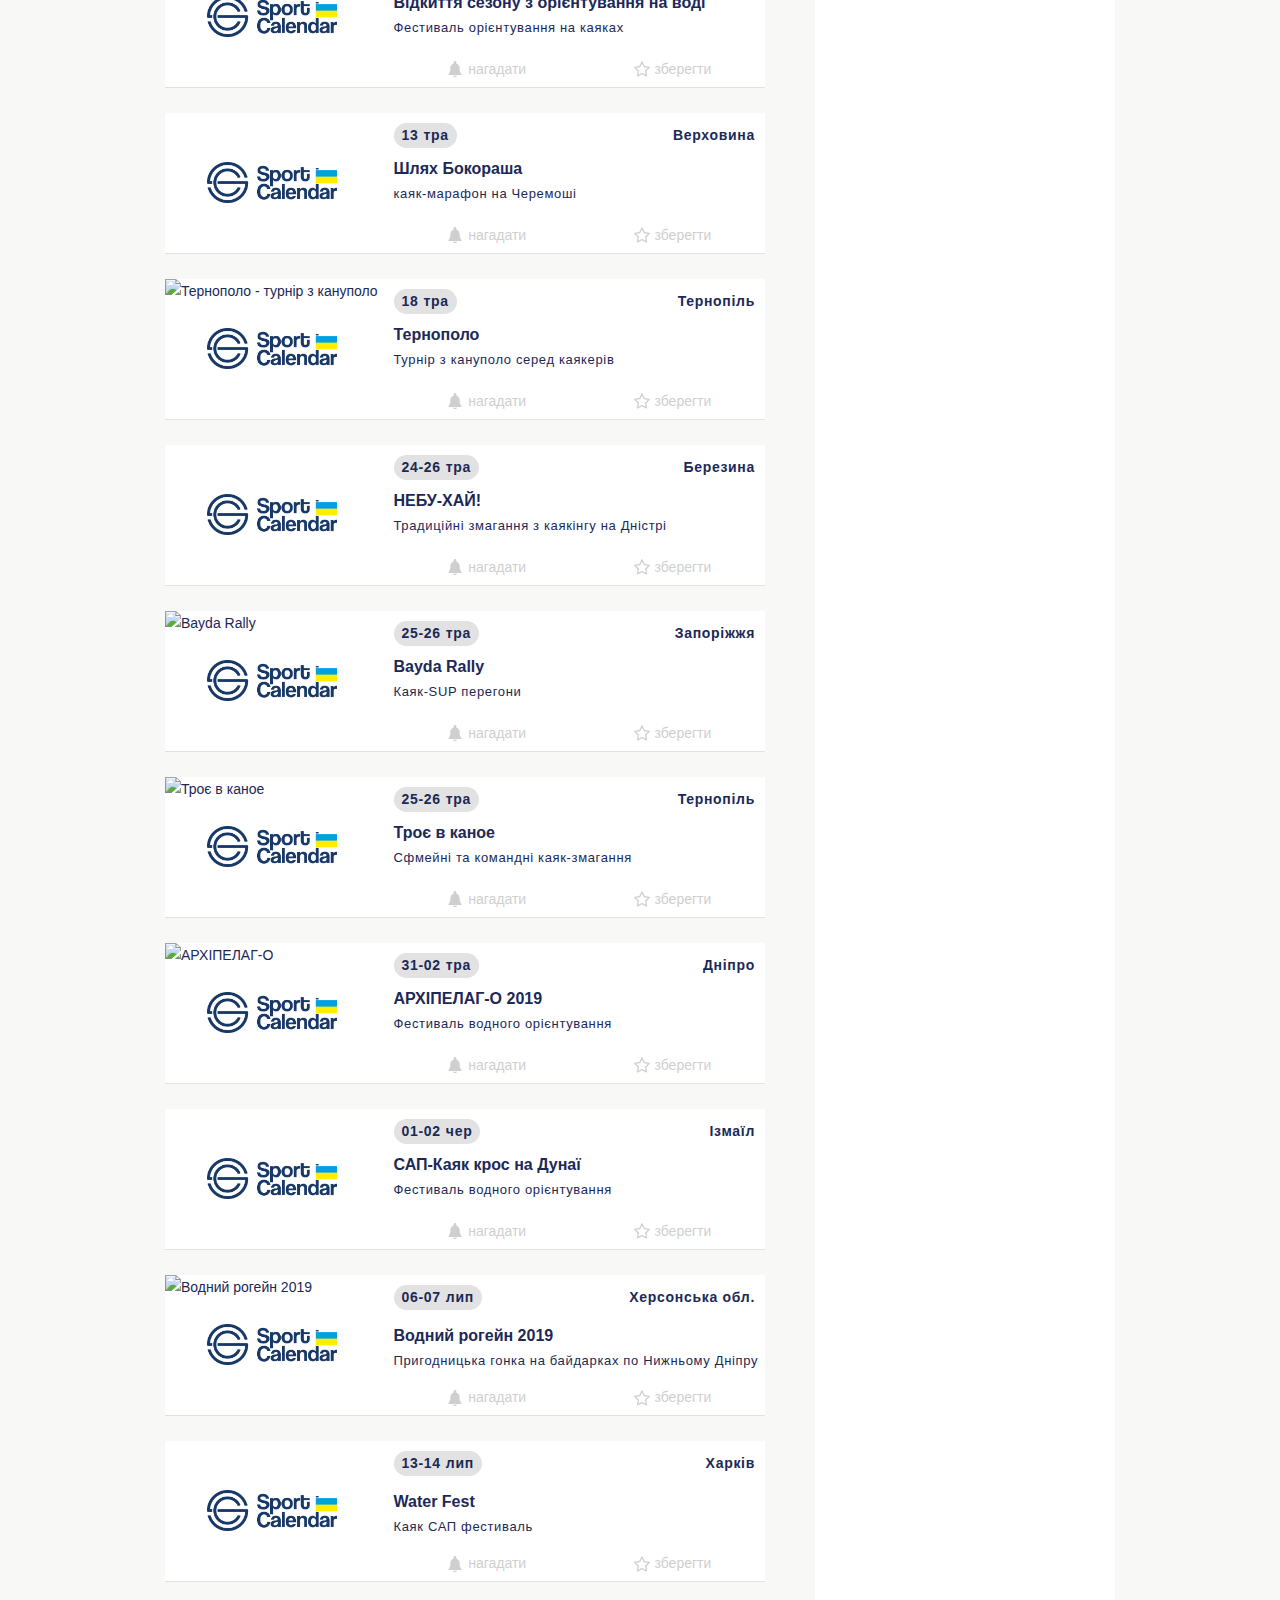
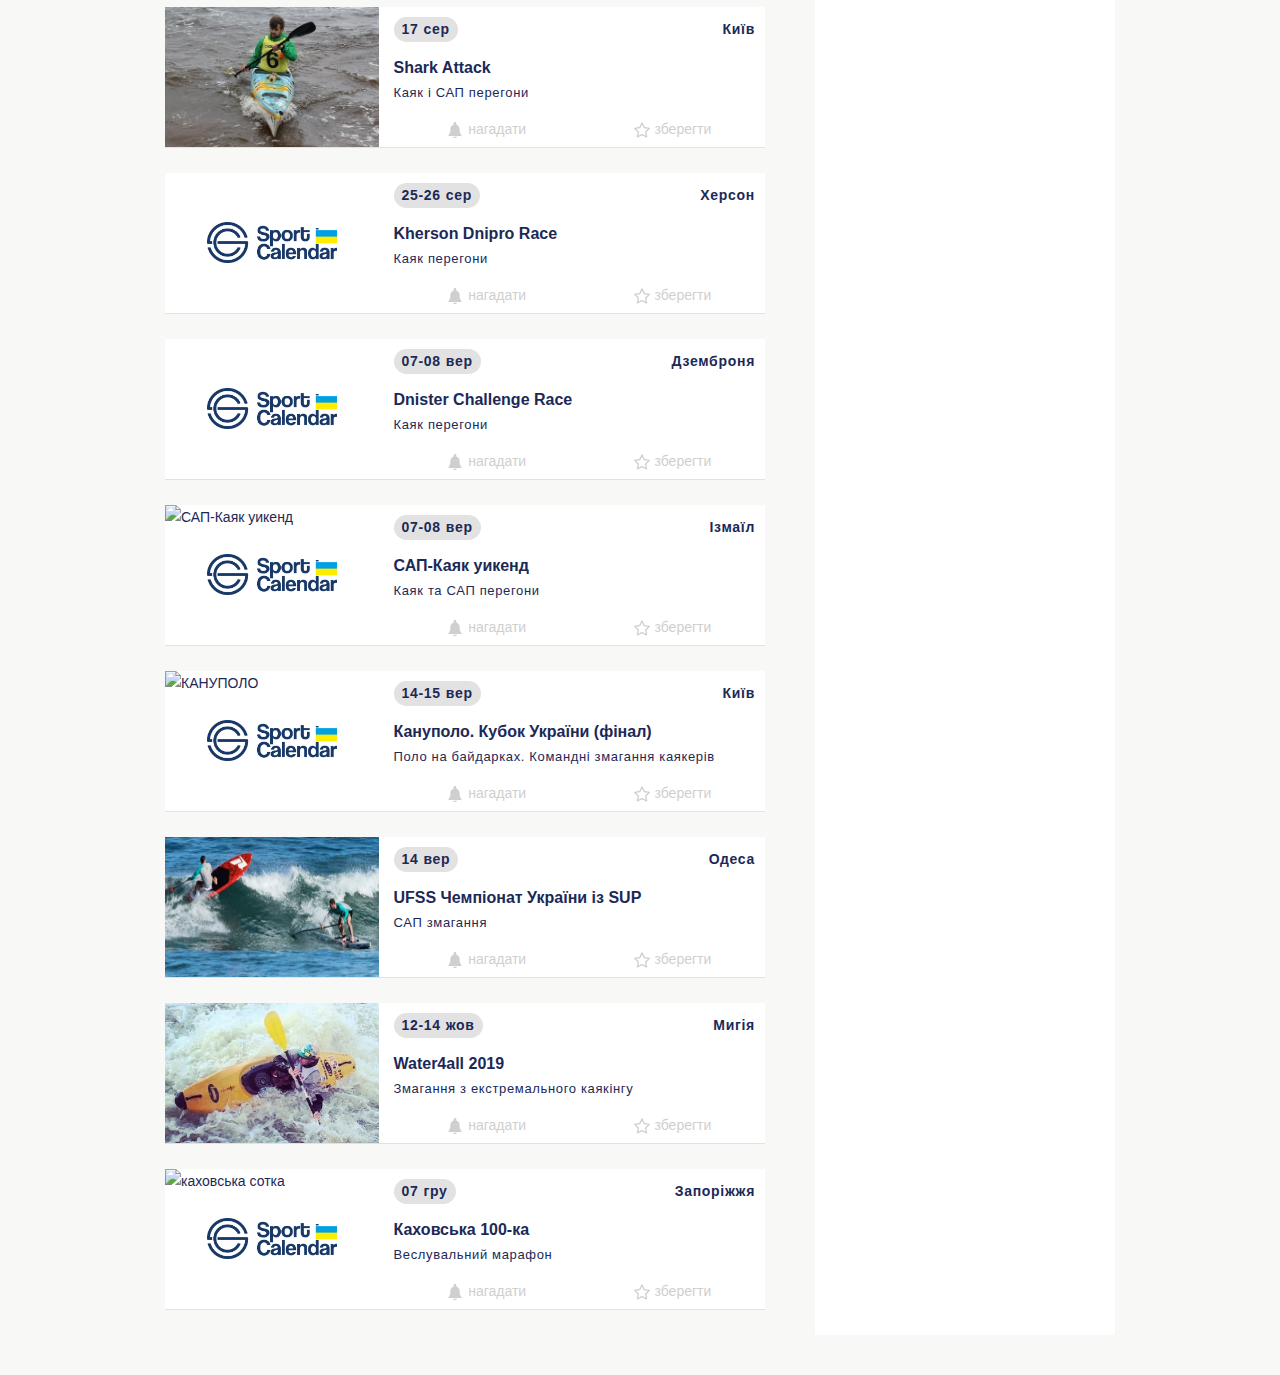
==== commit 6af0719e: "added link for event" ====
--- a/index.html
+++ b/index.html
@@ -42,21 +42,34 @@
             <ul class="headerMenu">
                 <li><a href="#" class="social-item calendar">календар подій</a></li>
                 <li><a href="#" class="social-item">календар турів</a></li>
-                <li><a href="#" class="social-item">інше</a></li>
+                <li>
+                    <a href="#" class="social-item anotheHeaderItem">інше</a>
+                    <a href="#" class="social-item anotheHeaderIcon">
+                        <svg class="icon" version="1.1" id="Capa_1" xmlns="http://www.w3.org/2000/svg" xmlns:xlink="http://www.w3.org/1999/xlink" x="0px" y="0px" viewBox="0 0 512 512" style="enable-background:new 0 0 512 512;" xml:space="preserve"><g><g><g><circle cx="256" cy="256" r="64"/><circle cx="256" cy="448" r="64"/><circle cx="256" cy="64" r="64"/></g></g></g></svg>
+                    </a>
+                </li>
             </ul>  
         </div>                
-    </header>    
+    </header>   
+    
+    <div class="sponsorLogoMob">
+        <svg class="sponsorIcon" xmlns="http://www.w3.org/2000/svg" xml:space="preserve" style="shape-rendering:geometricPrecision; text-rendering:geometricPrecision; image-rendering:optimizeQuality; fill-rule:evenodd; clip-rule:evenodd"viewBox="0 0 23980 14666" xmlns:xlink="http://www.w3.org/1999/xlink"> <defs>  <style type="text/css">    </style> </defs> <g id="Layer_x0020_1">  <metadata id="CorelCorpID_0Corel-Layer"/>  <path  d="M13500 10784l-317 -113c-52,-19 -80,-77 -61,-129l726 -2038c19,-52 77,-80 129,-61l317 113c52,19 80,77 61,129l-726 2038c-19,52 -77,80 -129,61zm-2814 2013c-9,24 -10,51 -1,74 7,18 38,39 77,28l1488 -399c105,-28 132,-117 155,-167l421 -1085 2191 -584c88,-24 265,-62 292,-142l875 -2325c20,-52 34,-171 -73,-185l-1220 -111c-28,-3 -57,-1 -86,5l-2402 641c-82,18 -123,56 -148,143l-1568 4106zm8165 -6408c104,-28 131,-117 153,-166l158 -404c10,-27 35,-105 21,-133 -8,-18 -39,-39 -78,-28l-1488 399c-105,28 -131,116 -153,166l-158 404c-10,27 -35,105 -21,133 9,18 39,39 78,28l1488 -399zm-1351 3604c105,-28 131,-116 153,-166l1055 -2806c10,-27 35,-105 21,-133 -9,-18 -39,-39 -78,-28l-1488 399c-105,28 -131,117 -153,166l-1055 2806c-10,27 -35,105 -21,133 9,18 39,39 78,28l1488 -399zm3648 -3478l317 113c52,19 80,77 61,129l-728 2045c-19,52 -77,80 -129,61l-317 -113c-52,-19 -80,-77 -61,-129l728 -2045c19,-52 77,-80 129,-61zm2825 -2043c9,-24 10,-51 1,-74 -8,-18 -38,-39 -77,-28l-1488 399c-105,28 -132,117 -155,167l-417 1078 -2195 591c-88,24 -265,62 -291,142l-875 2325c-20,52 -34,171 73,185l1220 111c28,3 57,1 86,-5l2402 -641c82,-18 123,-56 148,-144l1568 -4106zm-14789 6562l-333 933c-37,108 -102,126 -173,108l-256 -63c-103,-53 -103,-160 -59,-263l276 -766c53,-146 57,-196 198,-182l281 63c93,16 96,90 67,169zm-1987 -81c-55,15 -86,99 -109,148l-415 1091c-44,95 -2,131 28,146 218,115 404,217 623,333 74,41 210,-5 286,-25l2633 -709c144,-39 268,-77 303,-174l875 -2297c20,-52 35,-171 -72,-185l-1218 -111c-28,-2 -56,-1 -86,5l-2342 625c-62,14 -101,35 -116,57 -40,38 -57,88 -71,121l-95 231c-10,27 -35,105 -21,133 9,18 39,39 78,28l1945 -523c166,-45 252,2 187,163l-104 258c-7,39 -41,78 -94,93l-2215 593zm-7049 3707l1851 -494c140,-37 349,-86 448,-253l1526 -2769c94,-170 -40,-205 -152,-230l-1431 -323c-112,-25 -198,5 -292,172l-2052 3640c-94,168 -38,296 101,257zm4518 -4186l-3474 -815c-202,-51 -141,-196 97,-150l5403 387c251,18 248,162 176,351l-783 2080c-46,94 -33,160 39,196l437 228c155,85 128,152 -83,201l-1417 380c-159,43 -321,93 -447,24l-847 -446c-172,-80 -165,-199 -76,-336l1074 -1935c58,-87 23,-145 -99,-164z"/>  <path  d="M13314 1597l-5659 -1338c-330,-84 -230,-321 158,-244l8805 645c409,30 403,264 286,572l-1282 3389c-75,154 -55,260 63,319l711 373c254,138 207,247 -136,326l-2310 615c-260,70 -522,152 -728,37l-1379 -728c-281,-131 -268,-325 -123,-548l1755 -3150c94,-143 37,-237 -161,-268z"/>  <path  d="M5940 8407l3019 -800c228,-60 569,-140 731,-412l2494 -4508c153,-277 -65,-335 -247,-376l-2331 -530c-182,-42 -323,7 -477,280l-3354 5927c-154,273 -63,481 165,419z"/> </g></svg>
+        <div class="sponsorContent">
+            <p class="sponsorTitle">Спонсор проекту</p>
+            <p class="sponsorDescr">Виробник SUP бордів</p>
+        </div>        
+    </div>
+
 
     <main>
-           
         <!--EVENT SECTION-->
         <section class="contentSection">
+            
             <!-- FILTERS -->
             <div class="filterMenu">
-
                 <div class="categoryFilter filterBlock">
                     <strong class="nameFilter">Веслування</strong> 
-                    <!-- <svg class="icon" xmlns="http://www.w3.org/2000/svg" xmlns:xlink="http://www.w3.org/1999/xlink" version="1.1" id="Capa_1" x="0px" y="0px" width="512px" height="512px" viewBox="0 0 201.458 201.457" style="enable-background:new 0 0 201.458 201.457;" xml:space="preserve"> <g>      <path d="M193.177,46.233l8.28,8.28L100.734,155.241L0,54.495l8.28-8.279l92.46,92.46L193.177,46.233z" /></g> </svg> -->     
+                    <svg class="icon" xmlns="http://www.w3.org/2000/svg" xmlns:xlink="http://www.w3.org/1999/xlink" version="1.1" id="Capa_1" x="0px" y="0px" width="512px" height="512px" viewBox="0 0 201.458 201.457" style="enable-background:new 0 0 201.458 201.457;" xml:space="preserve"> <g>      <path d="M193.177,46.233l8.28,8.28L100.734,155.241L0,54.495l8.28-8.279l92.46,92.46L193.177,46.233z" /></g> </svg>     
                    <section class="modal modalFilter">
                         <div class="filterHeader">
                             <button class="modalClose" type="button">
@@ -111,11 +124,10 @@
                             </li>                                   
                         </ul>
                     </section>
-                </div>
-                
+                </div>            
                 <div class="dateFilter filterBlock">
-                    <strong class="nameFilter">Березень</strong>   
-                    <!-- <svg class="icon" xmlns="http://www.w3.org/2000/svg" xmlns:xlink="http://www.w3.org/1999/xlink" version="1.1" id="Capa_1" x="0px" y="0px" width="512px" height="512px" viewBox="0 0 201.458 201.457" style="enable-background:new 0 0 201.458 201.457;" xml:space="preserve"> <g>      <path d="M193.177,46.233l8.28,8.28L100.734,155.241L0,54.495l8.28-8.279l92.46,92.46L193.177,46.233z" /></g> </svg> -->
+                    <strong class="nameFilter">Місяць </strong>   
+                    <svg class="icon" xmlns="http://www.w3.org/2000/svg" xmlns:xlink="http://www.w3.org/1999/xlink" version="1.1" id="Capa_1" x="0px" y="0px" width="512px" height="512px" viewBox="0 0 201.458 201.457" style="enable-background:new 0 0 201.458 201.457;" xml:space="preserve"> <g>      <path d="M193.177,46.233l8.28,8.28L100.734,155.241L0,54.495l8.28-8.279l92.46,92.46L193.177,46.233z" /></g> </svg>
 
                     <section class="modal modalFilter">
                         <div class="filterHeader">                            
@@ -156,11 +168,10 @@
                         </ul>
                     </section>                 
                    
-                </div>
-                
+                </div>                
                 <div class="locFilter filterBlock">
-                    <strong class="nameFilter">Кам'янець-Подільський</strong>   
-                    <!-- <svg class="icon" xmlns="http://www.w3.org/2000/svg" xmlns:xlink="http://www.w3.org/1999/xlink" version="1.1" id="Capa_1" x="0px" y="0px" width="512px" height="512px" viewBox="0 0 201.458 201.457" style="enable-background:new 0 0 201.458 201.457;" xml:space="preserve"> <g>      <path d="M193.177,46.233l8.28,8.28L100.734,155.241L0,54.495l8.28-8.279l92.46,92.46L193.177,46.233z" /></g> </svg> -->
+                    <strong class="nameFilter">Локація</strong>   
+                    <svg class="icon" xmlns="http://www.w3.org/2000/svg" xmlns:xlink="http://www.w3.org/1999/xlink" version="1.1" id="Capa_1" x="0px" y="0px" width="512px" height="512px" viewBox="0 0 201.458 201.457" style="enable-background:new 0 0 201.458 201.457;" xml:space="preserve"> <g>      <path d="M193.177,46.233l8.28,8.28L100.734,155.241L0,54.495l8.28-8.279l92.46,92.46L193.177,46.233z" /></g> </svg>
 
                     <section class="modal modalFilter">
                         <div class="filterHeader">
@@ -216,54 +227,26 @@
                             </li>                                   
                         </ul>
                     </section>                
-                </div>                         
-                
+                </div>                      
             </div> 
+            <div class="checkboxMenu">
+                <div class="checkboxItem checkbox">
+                    <input type="checkbox" id="amateurEvent" checked>
+                    <label for="amateurEvent">Аматорські </label>
+                </div>
+
+                <div class="checkboxItem checkbox">
+                    <input type="checkbox" id="profEvent" checked>
+                    <label for="profEvent">Професійні </label>
+                </div>
+                <!-- ListGrid -->
+                <div class="listGrid">                
+                        <svg class="icon list" version="1.1" id="Capa_1" xmlns="http://www.w3.org/2000/svg" xmlns:xlink="http://www.w3.org/1999/xlink" x="0px" y="0px"viewBox="0 0 511.626 511.627" style="enable-background:new 0 0 511.626 511.627;"xml:space="preserve"><g><g><path d="M118.771,200.999H27.406c-7.611,0-14.084,2.664-19.414,7.994C2.663,214.32,0,220.791,0,228.407v54.823c0,7.61,2.663,14.078,7.992,19.406c5.33,5.329,11.803,7.994,19.414,7.994h91.365c7.611,0,14.084-2.665,19.414-7.994c5.33-5.328,7.992-11.796,7.992-19.406v-54.823c0-7.616-2.662-14.087-7.992-19.414S126.382,200.999,118.771,200.999z"/><path d="M118.771,54.814H27.406c-7.611,0-14.084,2.663-19.414,7.993C2.663,68.137,0,74.61,0,82.221v54.821c0,7.616,2.663,14.091,7.992,19.417c5.33,5.327,11.803,7.994,19.414,7.994h91.365c7.611,0,14.084-2.667,19.414-7.994s7.992-11.798,7.992-19.414V82.225c0-7.611-2.662-14.084-7.992-19.417C132.855,57.48,126.382,54.814,118.771,54.814z"/><path d="M118.771,347.177H27.406c-7.611,0-14.084,2.662-19.414,7.994C2.663,360.502,0,366.974,0,374.585v54.826c0,7.61,2.663,14.086,7.992,19.41c5.33,5.332,11.803,7.991,19.414,7.991h91.365c7.611,0,14.084-2.663,19.414-7.991c5.33-5.324,7.992-11.8,7.992-19.41v-54.826c0-7.611-2.662-14.083-7.992-19.411S126.382,347.177,118.771,347.177z"/><path d="M484.215,200.999H210.131c-7.614,0-14.084,2.664-19.414,7.994s-7.992,11.798-7.992,19.414v54.823c0,7.61,2.662,14.078,7.992,19.406c5.327,5.329,11.8,7.994,19.414,7.994h274.091c7.61,0,14.085-2.665,19.41-7.994c5.332-5.328,7.994-11.796,7.994-19.406v-54.823c0-7.616-2.662-14.087-7.997-19.414C498.3,203.663,491.833,200.999,484.215,200.999z"/><path d="M484.215,347.177H210.131c-7.614,0-14.084,2.662-19.414,7.994c-5.33,5.331-7.992,11.8-7.992,19.41v54.823c0,7.611,2.662,14.089,7.992,19.417c5.327,5.328,11.8,7.987,19.414,7.987h274.091c7.61,0,14.085-2.662,19.41-7.987c5.332-5.331,7.994-11.806,7.994-19.417v-54.823c0-7.61-2.662-14.085-7.997-19.41C498.3,349.846,491.833,347.177,484.215,347.177z"/><path d="M503.629,62.811c-5.329-5.327-11.797-7.993-19.414-7.993H210.131c-7.614,0-14.084,2.663-19.414,7.993s-7.992,11.803-7.992,19.414v54.821c0,7.616,2.662,14.083,7.992,19.414c5.327,5.327,11.8,7.994,19.414,7.994h274.091c7.61,0,14.078-2.667,19.41-7.994s7.994-11.798,7.994-19.414V82.225C511.626,74.613,508.964,68.141,503.629,62.811z"/></g></g></svg>
+                    </div> 
+            </div>
             <!-- FILTERS end-->   
 
-            <!-- ListGrid -->
-            <div class="listGrid">
-                <svg class="icon grid" version="1.1" id="Capa_1" xmlns="http://www.w3.org/2000/svg" xmlns:xlink="http://www.w3.org/1999/xlink" x="0px" y="0px"
-                     viewBox="0 0 475.082 475.082" style="enable-background:new 0 0 475.082 475.082;"
-                    xml:space="preserve"><g><g><path d="M182.725,36.542H36.547c-9.9,0-18.464,3.619-25.697,10.854C3.617,54.62,0,63.192,0,73.087v109.636
-                           c0,9.897,3.617,18.464,10.85,25.693c7.232,7.236,15.796,10.854,25.697,10.854h146.178c9.9,0,18.464-3.621,25.697-10.854
-                           c7.233-7.229,10.85-15.796,10.85-25.693V73.087c0-9.895-3.617-18.464-10.85-25.692C201.189,40.158,192.622,36.542,182.725,36.542z
-                           "/><path d="M182.725,255.813H36.547c-9.9,0-18.464,3.621-25.697,10.852C3.617,273.896,0,282.462,0,292.358v109.636
-                           c0,9.897,3.617,18.467,10.85,25.694c7.232,7.234,15.796,10.852,25.697,10.852h146.178c9.9,0,18.464-3.617,25.697-10.852
-                           c7.233-7.228,10.85-15.797,10.85-25.694V292.358c0-9.896-3.617-18.462-10.85-25.693
-                           C201.189,259.428,192.622,255.813,182.725,255.813z"/>
-                       <path d="M464.23,47.396c-7.225-7.238-15.797-10.854-25.694-10.854H292.355c-9.896,0-18.463,3.619-25.693,10.854
-                           c-7.234,7.224-10.852,15.797-10.852,25.692v109.636c0,9.897,3.617,18.464,10.852,25.693c7.23,7.236,15.797,10.854,25.693,10.854
-                           h146.181c9.897,0,18.47-3.621,25.694-10.854c7.234-7.229,10.852-15.796,10.852-25.693V73.087
-                           C475.082,63.192,471.467,54.626,464.23,47.396z"/>
-                       <path d="M438.536,255.813H292.355c-9.896,0-18.463,3.621-25.693,10.852c-7.234,7.231-10.852,15.797-10.852,25.693v109.636
-                           c0,9.897,3.617,18.467,10.852,25.694c7.23,7.234,15.797,10.852,25.693,10.852h146.181c9.897,0,18.47-3.617,25.694-10.852
-                           c7.234-7.228,10.852-15.797,10.852-25.694V292.358c0-9.896-3.614-18.462-10.852-25.693
-                           C457.005,259.428,448.44,255.813,438.536,255.813z"/>
-                   </g></g></svg>
-                <svg class="icon list" version="1.1" id="Capa_1" xmlns="http://www.w3.org/2000/svg" xmlns:xlink="http://www.w3.org/1999/xlink" x="0px" y="0px"
-                width="511.626px" height="511.627px" viewBox="0 0 511.626 511.627" style="enable-background:new 0 0 511.626 511.627;"
-                xml:space="preserve"><g><g><path d="M118.771,200.999H27.406c-7.611,0-14.084,2.664-19.414,7.994C2.663,214.32,0,220.791,0,228.407v54.823
-                       c0,7.61,2.663,14.078,7.992,19.406c5.33,5.329,11.803,7.994,19.414,7.994h91.365c7.611,0,14.084-2.665,19.414-7.994
-                       c5.33-5.328,7.992-11.796,7.992-19.406v-54.823c0-7.616-2.662-14.087-7.992-19.414S126.382,200.999,118.771,200.999z"/>
-                   <path d="M118.771,54.814H27.406c-7.611,0-14.084,2.663-19.414,7.993C2.663,68.137,0,74.61,0,82.221v54.821
-                       c0,7.616,2.663,14.091,7.992,19.417c5.33,5.327,11.803,7.994,19.414,7.994h91.365c7.611,0,14.084-2.667,19.414-7.994
-                       s7.992-11.798,7.992-19.414V82.225c0-7.611-2.662-14.084-7.992-19.417C132.855,57.48,126.382,54.814,118.771,54.814z"/>
-                   <path d="M118.771,347.177H27.406c-7.611,0-14.084,2.662-19.414,7.994C2.663,360.502,0,366.974,0,374.585v54.826
-                       c0,7.61,2.663,14.086,7.992,19.41c5.33,5.332,11.803,7.991,19.414,7.991h91.365c7.611,0,14.084-2.663,19.414-7.991
-                       c5.33-5.324,7.992-11.8,7.992-19.41v-54.826c0-7.611-2.662-14.083-7.992-19.411S126.382,347.177,118.771,347.177z"/>
-                   <path d="M484.215,200.999H210.131c-7.614,0-14.084,2.664-19.414,7.994s-7.992,11.798-7.992,19.414v54.823
-                       c0,7.61,2.662,14.078,7.992,19.406c5.327,5.329,11.8,7.994,19.414,7.994h274.091c7.61,0,14.085-2.665,19.41-7.994
-                       c5.332-5.328,7.994-11.796,7.994-19.406v-54.823c0-7.616-2.662-14.087-7.997-19.414
-                       C498.3,203.663,491.833,200.999,484.215,200.999z"/>
-                   <path d="M484.215,347.177H210.131c-7.614,0-14.084,2.662-19.414,7.994c-5.33,5.331-7.992,11.8-7.992,19.41v54.823
-                       c0,7.611,2.662,14.089,7.992,19.417c5.327,5.328,11.8,7.987,19.414,7.987h274.091c7.61,0,14.085-2.662,19.41-7.987
-                       c5.332-5.331,7.994-11.806,7.994-19.417v-54.823c0-7.61-2.662-14.085-7.997-19.41C498.3,349.846,491.833,347.177,484.215,347.177z
-                       "/><path d="M503.629,62.811c-5.329-5.327-11.797-7.993-19.414-7.993H210.131c-7.614,0-14.084,2.663-19.414,7.993
-                       s-7.992,11.803-7.992,19.414v54.821c0,7.616,2.662,14.083,7.992,19.414c5.327,5.327,11.8,7.994,19.414,7.994h274.091
-                       c7.61,0,14.078-2.667,19.41-7.994s7.994-11.798,7.994-19.414V82.225C511.626,74.613,508.964,68.141,503.629,62.811z"/>
-               </g></g></svg>
-            </div>    
+               
 
             <!--LIST CONTENT-->
             <div class="listContent">                            
@@ -283,15 +266,20 @@
                         </div>       
                         
                         <div class="nameContent ">
-                            <a href="#"><h2>Bayda Ice Challenge</h2></a>                        
+                            <a href="https://eventpage.github.io/"><h2>Bayda Ice Challenge</h2></a>                        
                             <p class="descriptionContent">Зимові перегони на каяках</p>
                         </div>
                           
                         <div class="bottomContent">                             
-                            <div class="iconItem"><svg class="icon" xmlns="http://www.w3.org/2000/svg" xmlns:xlink="http://www.w3.org/1999/xlink" version="1.1" id="Capa_1" x="0px" y="0px" viewBox="0 0 361.77 361.77" style="enable-background:new 0 0 361.77 361.77;" xml:space="preserve"><g>			<path d="M323.885,43.77h-27.5V25c0-13.807-11.193-25-25-25h-1c-13.807,0-25,11.193-25,25v18.77h-129V25c0-13.807-11.193-25-25-25     h-1c-13.807,0-25,11.193-25,25v18.77h-27.5c-13.807,0-25,11.193-25,25v268c0,13.809,11.193,25,25,25h286     c13.807,0,25-11.191,25-25v-268C348.885,54.963,337.691,43.77,323.885,43.77z M306.885,322.27h-252v-203h252V322.27z" />		<path d="M89.136,211.134h43.498c2.209,0,4-1.791,4-4v-43.498c0-2.209-1.791-4-4-4H89.136c-2.209,0-4,1.791-4,4v43.498     C85.136,209.343,86.927,211.134,89.136,211.134z" />			<path d="M159.136,211.134h43.498c2.209,0,4-1.791,4-4v-43.498c0-2.209-1.791-4-4-4h-43.498c-2.209,0-4,1.791-4,4v43.498     C155.136,209.343,156.927,211.134,159.136,211.134z" />			<path d="M229.136,211.134h43.498c2.209,0,4-1.791,4-4v-43.498c0-2.209-1.791-4-4-4h-43.498c-2.209,0-4,1.791-4,4v43.498     C225.136,209.343,226.927,211.134,229.136,211.134z" />			<path d="M89.136,281.134h43.498c2.209,0,4-1.791,4-4v-43.498c0-2.209-1.791-4-4-4H89.136c-2.209,0-4,1.791-4,4v43.498     C85.136,279.343,86.927,281.134,89.136,281.134z" />			<path d="M159.136,281.134h43.498c2.209,0,4-1.791,4-4v-43.498c0-2.209-1.791-4-4-4h-43.498c-2.209,0-4,1.791-4,4v43.498     C155.136,279.343,156.927,281.134,159.136,281.134z" />			<path d="M229.136,281.134h43.498c2.209,0,4-1.791,4-4v-43.498c0-2.209-1.791-4-4-4h-43.498c-2.209,0-4,1.791-4,4v43.498     C225.136,279.343,226.927,281.134,229.136,281.134z" /></g></svg></div>
-                            <div class="iconItem"><svg class="icon" version="1.1" id="Layer_1" xmlns="http://www.w3.org/2000/svg" xmlns:xlink="http://www.w3.org/1999/xlink" x="0px" y="0px" viewBox="0 0 512.001 512.001" style="enable-background:new 0 0 512.001 512.001;" xml:space="preserve"><g><path d="M510.992,196.91c-2.428-7.487-8.894-12.947-16.683-14.086l-151.857-22.196L274.547,23.059 c-3.484-7.059-10.674-11.528-18.546-11.528c-7.872,0-15.061,4.469-18.546,11.528L169.55,160.628L17.692,182.824 c-7.788,1.139-14.255,6.599-16.683,14.086c-2.428,7.487-0.395,15.703,5.243,21.195l109.867,107.009L90.19,476.291 c-1.331,7.761,1.86,15.603,8.229,20.23c6.369,4.626,14.813,5.236,21.782,1.572L256,426.677l135.799,71.415 c3.027,1.592,6.331,2.377,9.625,2.377c4.287,0,8.554-1.332,12.157-3.949c6.37-4.627,9.56-12.47,8.229-20.23l-25.928-151.177 l109.867-107.009C511.387,212.613,513.42,204.398,510.992,196.91z M359.229,303.073c-4.878,4.751-7.105,11.6-5.954,18.313 l20.682,120.588l-108.331-56.97c-3.014-1.585-6.32-2.377-9.627-2.377c-3.306,0-6.614,0.792-9.627,2.376l-108.33,56.97 l20.682-120.588c1.151-6.712-1.075-13.561-5.954-18.313l-87.656-85.376l121.163-17.709c6.729-0.984,12.544-5.213,15.554-11.311 L256,78.94l54.166,109.736c3.01,6.099,8.826,10.327,15.555,11.311l121.164,17.71L359.229,303.073z"/></g></svg><g><path d="M486.554,186.811c-1.6-4.9-5.8-8.4-10.9-9.2l-152-21.6l-68.4-137.5c-2.3-4.6-7-7.5-12.1-7.5l0,0c-5.1,0-9.8,2.9-12.1,7.6 l-67.5,137.9l-152,22.6c-5.1,0.8-9.3,4.3-10.9,9.2s-0.2,10.3,3.5,13.8l110.3,106.9l-25.5,151.4c-0.9,5.1,1.2,10.2,5.4,13.2 c2.3,1.7,5.1,2.6,7.9,2.6c2.2,0,4.3-0.5,6.3-1.6l135.7-71.9l136.1,71.1c2,1,4.1,1.5,6.2,1.5l0,0c7.4,0,13.5-6.1,13.5-13.5 c0-1.1-0.1-2.1-0.4-3.1l-26.3-150.5l109.6-107.5C486.854,197.111,488.154,191.711,486.554,186.811z M349.554,293.911 c-3.2,3.1-4.6,7.6-3.8,12l22.9,131.3l-118.2-61.7c-3.9-2.1-8.6-2-12.6,0l-117.8,62.4l22.1-131.5c0.7-4.4-0.7-8.8-3.9-11.9 l-95.6-92.8l131.9-19.6c4.4-0.7,8.2-3.4,10.1-7.4l58.6-119.7l59.4,119.4c2,4,5.8,6.7,10.2,7.4l132,18.8L349.554,293.911z"/></g> </svg></div>
-                            <div class="iconItem"><svg class="icon" version="1.1" id="Capa_1" xmlns="http://www.w3.org/2000/svg" xmlns:xlink="http://www.w3.org/1999/xlink" x="0px" y="0px" viewBox="0 0 475.082 475.081" style="enable-background:new 0 0 475.082 475.081;"xml:space="preserve"><g><path d="M469.658,133.333L360.029,23.697c-3.621-3.617-7.909-5.424-12.854-5.424c-2.275,0-4.661,0.476-7.132,1.425c-7.426,3.237-11.139,8.852-11.139,16.846v54.821h-45.683c-20.174,0-38.879,1.047-56.101,3.14c-17.224,2.092-32.404,4.993-45.537,8.708c-13.134,3.708-24.983,8.326-35.547,13.846c-10.562,5.518-19.555,11.372-26.98,17.559c-7.426,6.186-13.943,13.23-19.558,21.129c-5.618,7.898-10.088,15.653-13.422,23.267c-3.328,7.616-5.992,15.99-7.992,25.125c-2.002,9.137-3.333,17.701-3.999,25.693c-0.666,7.994-0.999,16.657-0.999,25.979c0,10.663,1.668,22.271,4.998,34.838c3.331,12.559,6.995,23.407,10.992,32.545c3.996,9.13,8.709,18.603,14.134,28.403c5.424,9.802,9.182,16.317,11.276,19.555c2.093,3.23,4.095,6.187,5.997,8.85c1.903,2.474,4.377,3.71,7.421,3.71c0.765,0,1.902-0.186,3.427-0.568c4.377-2.095,6.279-5.325,5.708-9.705c-8.564-63.954-1.52-108.973,21.128-135.047c21.892-24.934,63.575-37.403,125.051-37.403h45.686v54.816c0,8.001,3.71,13.613,11.136,16.851c2.471,0.951,4.853,1.424,7.132,1.424c5.14,0,9.425-1.807,12.854-5.421l109.633-109.637c3.613-3.619,5.424-7.898,5.424-12.847C475.082,141.23,473.271,136.944,469.658,133.333z"/><path d="M395.996,292.356c-3.625-1.529-6.951-0.763-9.993,2.283c-4.948,4.568-10.092,8.093-15.42,10.564c-3.433,1.902-5.141,4.66-5.141,8.277v61.104c0,12.562-4.466,23.308-13.415,32.26c-8.945,8.946-19.704,13.419-32.264,13.419H82.222c-12.564,0-23.318-4.473-32.264-13.419c-8.947-8.952-13.418-19.697-13.418-32.26V137.039c0-12.563,4.471-23.313,13.418-32.259c8.945-8.947,19.699-13.418,32.264-13.418h31.977c1.141,0,2.666-0.383,4.568-1.143c10.66-6.473,23.313-12.185,37.972-17.133c4.949-0.95,7.423-3.994,7.423-9.136c0-2.474-0.903-4.611-2.712-6.423c-1.809-1.804-3.946-2.708-6.423-2.708H82.226c-22.65,0-42.018,8.042-58.102,24.125C8.042,95.026,0,114.394,0,137.044v237.537c0,22.651,8.042,42.018,24.125,58.102c16.084,16.084,35.452,24.126,58.102,24.126h237.541c22.647,0,42.017-8.042,58.101-24.126c16.085-16.084,24.127-35.45,24.127-58.102v-73.946C401.995,296.829,399.996,294.071,395.996,292.356z"/></g></svg></div>
-                        </div>                            
+                            <div class="iconItem">
+                                <svg class="icon" version="1.1" id="Capa_1" xmlns="http://www.w3.org/2000/svg" xmlns:xlink="http://www.w3.org/1999/xlink" x="0px" y="0px" viewBox="0 0 512 512" style="enable-background:new 0 0 512 512;" xml:space="preserve"><g><g><path d="M467.812,431.851l-36.629-61.056c-16.917-28.181-25.856-60.459-25.856-93.312V224c0-67.52-45.056-124.629-106.667-143.04V42.667C298.66,19.136,279.524,0,255.993,0s-42.667,19.136-42.667,42.667V80.96C151.716,99.371,106.66,156.48,106.66,224v53.483c0,32.853-8.939,65.109-25.835,93.291l-36.629,61.056c-1.984,3.307-2.027,7.403-0.128,10.752c1.899,3.349,5.419,5.419,9.259,5.419H458.66c3.84,0,7.381-2.069,9.28-5.397C469.839,439.275,469.775,435.136,467.812,431.851z"/></g></g><g><g><path d="M188.815,469.333C200.847,494.464,226.319,512,255.993,512s55.147-17.536,67.179-42.667H188.815z"/></g></g></svg>
+                                <span class="nameBottomItem">нагадати</span>
+                            </div>
+                            <div class="iconItem">
+                                <svg class="icon" version="1.1" id="Capa_1" xmlns="http://www.w3.org/2000/svg" xmlns:xlink="http://www.w3.org/1999/xlink" x="0px" y="0px"viewBox="0 0 55.867 55.867" style="enable-background:new 0 0 55.867 55.867;" xml:space="preserve"><path d="M55.818,21.578c-0.118-0.362-0.431-0.626-0.808-0.681L36.92,18.268L28.83,1.876c-0.168-0.342-0.516-0.558-0.896-0.558s-0.729,0.216-0.896,0.558l-8.091,16.393l-18.09,2.629c-0.377,0.055-0.689,0.318-0.808,0.681c-0.117,0.361-0.02,0.759,0.253,1.024l13.091,12.76l-3.091,18.018c-0.064,0.375,0.09,0.754,0.397,0.978c0.309,0.226,0.718,0.255,1.053,0.076l16.182-8.506l16.18,8.506c0.146,0.077,0.307,0.115,0.466,0.115c0.207,0,0.413-0.064,0.588-0.191c0.308-0.224,0.462-0.603,0.397-0.978l-3.09-18.017l13.091-12.761C55.838,22.336,55.936,21.939,55.818,21.578z"/></svg>
+                                <span class="nameBottomItem">зберегти</span>
+                            </div>                            
+                        </div>                           
                     </section>
     
                     <section class="imgContent">
@@ -313,14 +301,19 @@
                             </div>                           
                         </div>                    
                         <div class="nameContent ">
-                            <a href="#"><h2>Кануполо. Кубок України (Перший етап)</h2></a>                        
+                            <a href="https://eventpage.github.io/"><h2>Кануполо. Кубок України (Перший етап)</h2></a>                        
                             <p class="descriptionContent">Поло на байдарках. Командні змагання каякерів</p>
                         </div>  
-                        <div class="bottomContent"> 
-                            <div class="iconItem"><svg class="icon" xmlns="http://www.w3.org/2000/svg" xmlns:xlink="http://www.w3.org/1999/xlink" version="1.1" id="Capa_1" x="0px" y="0px" viewBox="0 0 361.77 361.77" style="enable-background:new 0 0 361.77 361.77;" xml:space="preserve"><g>			<path d="M323.885,43.77h-27.5V25c0-13.807-11.193-25-25-25h-1c-13.807,0-25,11.193-25,25v18.77h-129V25c0-13.807-11.193-25-25-25     h-1c-13.807,0-25,11.193-25,25v18.77h-27.5c-13.807,0-25,11.193-25,25v268c0,13.809,11.193,25,25,25h286     c13.807,0,25-11.191,25-25v-268C348.885,54.963,337.691,43.77,323.885,43.77z M306.885,322.27h-252v-203h252V322.27z" />		<path d="M89.136,211.134h43.498c2.209,0,4-1.791,4-4v-43.498c0-2.209-1.791-4-4-4H89.136c-2.209,0-4,1.791-4,4v43.498     C85.136,209.343,86.927,211.134,89.136,211.134z" />			<path d="M159.136,211.134h43.498c2.209,0,4-1.791,4-4v-43.498c0-2.209-1.791-4-4-4h-43.498c-2.209,0-4,1.791-4,4v43.498     C155.136,209.343,156.927,211.134,159.136,211.134z" />			<path d="M229.136,211.134h43.498c2.209,0,4-1.791,4-4v-43.498c0-2.209-1.791-4-4-4h-43.498c-2.209,0-4,1.791-4,4v43.498     C225.136,209.343,226.927,211.134,229.136,211.134z" />			<path d="M89.136,281.134h43.498c2.209,0,4-1.791,4-4v-43.498c0-2.209-1.791-4-4-4H89.136c-2.209,0-4,1.791-4,4v43.498     C85.136,279.343,86.927,281.134,89.136,281.134z" />			<path d="M159.136,281.134h43.498c2.209,0,4-1.791,4-4v-43.498c0-2.209-1.791-4-4-4h-43.498c-2.209,0-4,1.791-4,4v43.498     C155.136,279.343,156.927,281.134,159.136,281.134z" />			<path d="M229.136,281.134h43.498c2.209,0,4-1.791,4-4v-43.498c0-2.209-1.791-4-4-4h-43.498c-2.209,0-4,1.791-4,4v43.498     C225.136,279.343,226.927,281.134,229.136,281.134z" /></g></svg></div>
-                            <div class="iconItem"><svg class="icon" version="1.1" id="Layer_1" xmlns="http://www.w3.org/2000/svg" xmlns:xlink="http://www.w3.org/1999/xlink" x="0px" y="0px" viewBox="0 0 512.001 512.001" style="enable-background:new 0 0 512.001 512.001;" xml:space="preserve"><g><path d="M510.992,196.91c-2.428-7.487-8.894-12.947-16.683-14.086l-151.857-22.196L274.547,23.059 c-3.484-7.059-10.674-11.528-18.546-11.528c-7.872,0-15.061,4.469-18.546,11.528L169.55,160.628L17.692,182.824 c-7.788,1.139-14.255,6.599-16.683,14.086c-2.428,7.487-0.395,15.703,5.243,21.195l109.867,107.009L90.19,476.291 c-1.331,7.761,1.86,15.603,8.229,20.23c6.369,4.626,14.813,5.236,21.782,1.572L256,426.677l135.799,71.415 c3.027,1.592,6.331,2.377,9.625,2.377c4.287,0,8.554-1.332,12.157-3.949c6.37-4.627,9.56-12.47,8.229-20.23l-25.928-151.177 l109.867-107.009C511.387,212.613,513.42,204.398,510.992,196.91z M359.229,303.073c-4.878,4.751-7.105,11.6-5.954,18.313 l20.682,120.588l-108.331-56.97c-3.014-1.585-6.32-2.377-9.627-2.377c-3.306,0-6.614,0.792-9.627,2.376l-108.33,56.97 l20.682-120.588c1.151-6.712-1.075-13.561-5.954-18.313l-87.656-85.376l121.163-17.709c6.729-0.984,12.544-5.213,15.554-11.311 L256,78.94l54.166,109.736c3.01,6.099,8.826,10.327,15.555,11.311l121.164,17.71L359.229,303.073z"/></g></svg><g><path d="M486.554,186.811c-1.6-4.9-5.8-8.4-10.9-9.2l-152-21.6l-68.4-137.5c-2.3-4.6-7-7.5-12.1-7.5l0,0c-5.1,0-9.8,2.9-12.1,7.6 l-67.5,137.9l-152,22.6c-5.1,0.8-9.3,4.3-10.9,9.2s-0.2,10.3,3.5,13.8l110.3,106.9l-25.5,151.4c-0.9,5.1,1.2,10.2,5.4,13.2 c2.3,1.7,5.1,2.6,7.9,2.6c2.2,0,4.3-0.5,6.3-1.6l135.7-71.9l136.1,71.1c2,1,4.1,1.5,6.2,1.5l0,0c7.4,0,13.5-6.1,13.5-13.5 c0-1.1-0.1-2.1-0.4-3.1l-26.3-150.5l109.6-107.5C486.854,197.111,488.154,191.711,486.554,186.811z M349.554,293.911 c-3.2,3.1-4.6,7.6-3.8,12l22.9,131.3l-118.2-61.7c-3.9-2.1-8.6-2-12.6,0l-117.8,62.4l22.1-131.5c0.7-4.4-0.7-8.8-3.9-11.9 l-95.6-92.8l131.9-19.6c4.4-0.7,8.2-3.4,10.1-7.4l58.6-119.7l59.4,119.4c2,4,5.8,6.7,10.2,7.4l132,18.8L349.554,293.911z"/></g> </svg></div>
-                            <div class="iconItem"><svg class="icon" version="1.1" id="Capa_1" xmlns="http://www.w3.org/2000/svg" xmlns:xlink="http://www.w3.org/1999/xlink" x="0px" y="0px" viewBox="0 0 475.082 475.081" style="enable-background:new 0 0 475.082 475.081;"xml:space="preserve"><g><path d="M469.658,133.333L360.029,23.697c-3.621-3.617-7.909-5.424-12.854-5.424c-2.275,0-4.661,0.476-7.132,1.425c-7.426,3.237-11.139,8.852-11.139,16.846v54.821h-45.683c-20.174,0-38.879,1.047-56.101,3.14c-17.224,2.092-32.404,4.993-45.537,8.708c-13.134,3.708-24.983,8.326-35.547,13.846c-10.562,5.518-19.555,11.372-26.98,17.559c-7.426,6.186-13.943,13.23-19.558,21.129c-5.618,7.898-10.088,15.653-13.422,23.267c-3.328,7.616-5.992,15.99-7.992,25.125c-2.002,9.137-3.333,17.701-3.999,25.693c-0.666,7.994-0.999,16.657-0.999,25.979c0,10.663,1.668,22.271,4.998,34.838c3.331,12.559,6.995,23.407,10.992,32.545c3.996,9.13,8.709,18.603,14.134,28.403c5.424,9.802,9.182,16.317,11.276,19.555c2.093,3.23,4.095,6.187,5.997,8.85c1.903,2.474,4.377,3.71,7.421,3.71c0.765,0,1.902-0.186,3.427-0.568c4.377-2.095,6.279-5.325,5.708-9.705c-8.564-63.954-1.52-108.973,21.128-135.047c21.892-24.934,63.575-37.403,125.051-37.403h45.686v54.816c0,8.001,3.71,13.613,11.136,16.851c2.471,0.951,4.853,1.424,7.132,1.424c5.14,0,9.425-1.807,12.854-5.421l109.633-109.637c3.613-3.619,5.424-7.898,5.424-12.847C475.082,141.23,473.271,136.944,469.658,133.333z"/><path d="M395.996,292.356c-3.625-1.529-6.951-0.763-9.993,2.283c-4.948,4.568-10.092,8.093-15.42,10.564c-3.433,1.902-5.141,4.66-5.141,8.277v61.104c0,12.562-4.466,23.308-13.415,32.26c-8.945,8.946-19.704,13.419-32.264,13.419H82.222c-12.564,0-23.318-4.473-32.264-13.419c-8.947-8.952-13.418-19.697-13.418-32.26V137.039c0-12.563,4.471-23.313,13.418-32.259c8.945-8.947,19.699-13.418,32.264-13.418h31.977c1.141,0,2.666-0.383,4.568-1.143c10.66-6.473,23.313-12.185,37.972-17.133c4.949-0.95,7.423-3.994,7.423-9.136c0-2.474-0.903-4.611-2.712-6.423c-1.809-1.804-3.946-2.708-6.423-2.708H82.226c-22.65,0-42.018,8.042-58.102,24.125C8.042,95.026,0,114.394,0,137.044v237.537c0,22.651,8.042,42.018,24.125,58.102c16.084,16.084,35.452,24.126,58.102,24.126h237.541c22.647,0,42.017-8.042,58.101-24.126c16.085-16.084,24.127-35.45,24.127-58.102v-73.946C401.995,296.829,399.996,294.071,395.996,292.356z"/></g></svg></div>
-                        </div>         
+                        <div class="bottomContent">                             
+                            <div class="iconItem">
+                                <svg class="icon" version="1.1" id="Capa_1" xmlns="http://www.w3.org/2000/svg" xmlns:xlink="http://www.w3.org/1999/xlink" x="0px" y="0px" viewBox="0 0 512 512" style="enable-background:new 0 0 512 512;" xml:space="preserve"><g><g><path d="M467.812,431.851l-36.629-61.056c-16.917-28.181-25.856-60.459-25.856-93.312V224c0-67.52-45.056-124.629-106.667-143.04V42.667C298.66,19.136,279.524,0,255.993,0s-42.667,19.136-42.667,42.667V80.96C151.716,99.371,106.66,156.48,106.66,224v53.483c0,32.853-8.939,65.109-25.835,93.291l-36.629,61.056c-1.984,3.307-2.027,7.403-0.128,10.752c1.899,3.349,5.419,5.419,9.259,5.419H458.66c3.84,0,7.381-2.069,9.28-5.397C469.839,439.275,469.775,435.136,467.812,431.851z"/></g></g><g><g><path d="M188.815,469.333C200.847,494.464,226.319,512,255.993,512s55.147-17.536,67.179-42.667H188.815z"/></g></g></svg>
+                                <span class="nameBottomItem">нагадати</span>
+                            </div>
+                            <div class="iconItem">
+                                <svg class="icon" version="1.1" id="Layer_1" xmlns="http://www.w3.org/2000/svg" xmlns:xlink="http://www.w3.org/1999/xlink" x="0px" y="0px" viewBox="0 0 512.001 512.001" style="enable-background:new 0 0 512.001 512.001;" xml:space="preserve"><g><path d="M510.992,196.91c-2.428-7.487-8.894-12.947-16.683-14.086l-151.857-22.196L274.547,23.059 c-3.484-7.059-10.674-11.528-18.546-11.528c-7.872,0-15.061,4.469-18.546,11.528L169.55,160.628L17.692,182.824 c-7.788,1.139-14.255,6.599-16.683,14.086c-2.428,7.487-0.395,15.703,5.243,21.195l109.867,107.009L90.19,476.291 c-1.331,7.761,1.86,15.603,8.229,20.23c6.369,4.626,14.813,5.236,21.782,1.572L256,426.677l135.799,71.415 c3.027,1.592,6.331,2.377,9.625,2.377c4.287,0,8.554-1.332,12.157-3.949c6.37-4.627,9.56-12.47,8.229-20.23l-25.928-151.177 l109.867-107.009C511.387,212.613,513.42,204.398,510.992,196.91z M359.229,303.073c-4.878,4.751-7.105,11.6-5.954,18.313 l20.682,120.588l-108.331-56.97c-3.014-1.585-6.32-2.377-9.627-2.377c-3.306,0-6.614,0.792-9.627,2.376l-108.33,56.97 l20.682-120.588c1.151-6.712-1.075-13.561-5.954-18.313l-87.656-85.376l121.163-17.709c6.729-0.984,12.544-5.213,15.554-11.311 L256,78.94l54.166,109.736c3.01,6.099,8.826,10.327,15.555,11.311l121.164,17.71L359.229,303.073z"/></g></svg><g><path d="M486.554,186.811c-1.6-4.9-5.8-8.4-10.9-9.2l-152-21.6l-68.4-137.5c-2.3-4.6-7-7.5-12.1-7.5l0,0c-5.1,0-9.8,2.9-12.1,7.6 l-67.5,137.9l-152,22.6c-5.1,0.8-9.3,4.3-10.9,9.2s-0.2,10.3,3.5,13.8l110.3,106.9l-25.5,151.4c-0.9,5.1,1.2,10.2,5.4,13.2 c2.3,1.7,5.1,2.6,7.9,2.6c2.2,0,4.3-0.5,6.3-1.6l135.7-71.9l136.1,71.1c2,1,4.1,1.5,6.2,1.5l0,0c7.4,0,13.5-6.1,13.5-13.5 c0-1.1-0.1-2.1-0.4-3.1l-26.3-150.5l109.6-107.5C486.854,197.111,488.154,191.711,486.554,186.811z M349.554,293.911 c-3.2,3.1-4.6,7.6-3.8,12l22.9,131.3l-118.2-61.7c-3.9-2.1-8.6-2-12.6,0l-117.8,62.4l22.1-131.5c0.7-4.4-0.7-8.8-3.9-11.9 l-95.6-92.8l131.9-19.6c4.4-0.7,8.2-3.4,10.1-7.4l58.6-119.7l59.4,119.4c2,4,5.8,6.7,10.2,7.4l132,18.8L349.554,293.911z"/></g> </svg>
+                                <span class="nameBottomItem">зберегти</span>
+                            </div>                            
+                        </div>          
                     </section>
                     <section class="imgContent">
                         <img src="img/pics/canoepolo.jpg" alt="Кануполо">
@@ -341,20 +334,128 @@
                             </div>
                         </div>
                         <div class="nameContent ">
-                            <a href="#"><h2>Той, що ґреблю рве</h2></a>                        
+                            <a href="https://eventpage.github.io/"><h2>Той, що ґреблю рве</h2></a>                        
                             <p class="descriptionContent">Каякерські змагання на р.Серет</p>
                         </div> 
-                        <div class="bottomContent"> 
-                            <div class="iconItem"><svg class="icon" xmlns="http://www.w3.org/2000/svg" xmlns:xlink="http://www.w3.org/1999/xlink" version="1.1" id="Capa_1" x="0px" y="0px" viewBox="0 0 361.77 361.77" style="enable-background:new 0 0 361.77 361.77;" xml:space="preserve"><g>			<path d="M323.885,43.77h-27.5V25c0-13.807-11.193-25-25-25h-1c-13.807,0-25,11.193-25,25v18.77h-129V25c0-13.807-11.193-25-25-25     h-1c-13.807,0-25,11.193-25,25v18.77h-27.5c-13.807,0-25,11.193-25,25v268c0,13.809,11.193,25,25,25h286     c13.807,0,25-11.191,25-25v-268C348.885,54.963,337.691,43.77,323.885,43.77z M306.885,322.27h-252v-203h252V322.27z" />		<path d="M89.136,211.134h43.498c2.209,0,4-1.791,4-4v-43.498c0-2.209-1.791-4-4-4H89.136c-2.209,0-4,1.791-4,4v43.498     C85.136,209.343,86.927,211.134,89.136,211.134z" />			<path d="M159.136,211.134h43.498c2.209,0,4-1.791,4-4v-43.498c0-2.209-1.791-4-4-4h-43.498c-2.209,0-4,1.791-4,4v43.498     C155.136,209.343,156.927,211.134,159.136,211.134z" />			<path d="M229.136,211.134h43.498c2.209,0,4-1.791,4-4v-43.498c0-2.209-1.791-4-4-4h-43.498c-2.209,0-4,1.791-4,4v43.498     C225.136,209.343,226.927,211.134,229.136,211.134z" />			<path d="M89.136,281.134h43.498c2.209,0,4-1.791,4-4v-43.498c0-2.209-1.791-4-4-4H89.136c-2.209,0-4,1.791-4,4v43.498     C85.136,279.343,86.927,281.134,89.136,281.134z" />			<path d="M159.136,281.134h43.498c2.209,0,4-1.791,4-4v-43.498c0-2.209-1.791-4-4-4h-43.498c-2.209,0-4,1.791-4,4v43.498     C155.136,279.343,156.927,281.134,159.136,281.134z" />			<path d="M229.136,281.134h43.498c2.209,0,4-1.791,4-4v-43.498c0-2.209-1.791-4-4-4h-43.498c-2.209,0-4,1.791-4,4v43.498     C225.136,279.343,226.927,281.134,229.136,281.134z" /></g></svg></div>
-                            <div class="iconItem"><svg class="icon" version="1.1" id="Layer_1" xmlns="http://www.w3.org/2000/svg" xmlns:xlink="http://www.w3.org/1999/xlink" x="0px" y="0px" viewBox="0 0 512.001 512.001" style="enable-background:new 0 0 512.001 512.001;" xml:space="preserve"><g><path d="M510.992,196.91c-2.428-7.487-8.894-12.947-16.683-14.086l-151.857-22.196L274.547,23.059 c-3.484-7.059-10.674-11.528-18.546-11.528c-7.872,0-15.061,4.469-18.546,11.528L169.55,160.628L17.692,182.824 c-7.788,1.139-14.255,6.599-16.683,14.086c-2.428,7.487-0.395,15.703,5.243,21.195l109.867,107.009L90.19,476.291 c-1.331,7.761,1.86,15.603,8.229,20.23c6.369,4.626,14.813,5.236,21.782,1.572L256,426.677l135.799,71.415 c3.027,1.592,6.331,2.377,9.625,2.377c4.287,0,8.554-1.332,12.157-3.949c6.37-4.627,9.56-12.47,8.229-20.23l-25.928-151.177 l109.867-107.009C511.387,212.613,513.42,204.398,510.992,196.91z M359.229,303.073c-4.878,4.751-7.105,11.6-5.954,18.313 l20.682,120.588l-108.331-56.97c-3.014-1.585-6.32-2.377-9.627-2.377c-3.306,0-6.614,0.792-9.627,2.376l-108.33,56.97 l20.682-120.588c1.151-6.712-1.075-13.561-5.954-18.313l-87.656-85.376l121.163-17.709c6.729-0.984,12.544-5.213,15.554-11.311 L256,78.94l54.166,109.736c3.01,6.099,8.826,10.327,15.555,11.311l121.164,17.71L359.229,303.073z"/></g></svg><g><path d="M486.554,186.811c-1.6-4.9-5.8-8.4-10.9-9.2l-152-21.6l-68.4-137.5c-2.3-4.6-7-7.5-12.1-7.5l0,0c-5.1,0-9.8,2.9-12.1,7.6 l-67.5,137.9l-152,22.6c-5.1,0.8-9.3,4.3-10.9,9.2s-0.2,10.3,3.5,13.8l110.3,106.9l-25.5,151.4c-0.9,5.1,1.2,10.2,5.4,13.2 c2.3,1.7,5.1,2.6,7.9,2.6c2.2,0,4.3-0.5,6.3-1.6l135.7-71.9l136.1,71.1c2,1,4.1,1.5,6.2,1.5l0,0c7.4,0,13.5-6.1,13.5-13.5 c0-1.1-0.1-2.1-0.4-3.1l-26.3-150.5l109.6-107.5C486.854,197.111,488.154,191.711,486.554,186.811z M349.554,293.911 c-3.2,3.1-4.6,7.6-3.8,12l22.9,131.3l-118.2-61.7c-3.9-2.1-8.6-2-12.6,0l-117.8,62.4l22.1-131.5c0.7-4.4-0.7-8.8-3.9-11.9 l-95.6-92.8l131.9-19.6c4.4-0.7,8.2-3.4,10.1-7.4l58.6-119.7l59.4,119.4c2,4,5.8,6.7,10.2,7.4l132,18.8L349.554,293.911z"/></g> </svg></div>
-                            <div class="iconItem"><svg class="icon" version="1.1" id="Capa_1" xmlns="http://www.w3.org/2000/svg" xmlns:xlink="http://www.w3.org/1999/xlink" x="0px" y="0px" viewBox="0 0 475.082 475.081" style="enable-background:new 0 0 475.082 475.081;"xml:space="preserve"><g><path d="M469.658,133.333L360.029,23.697c-3.621-3.617-7.909-5.424-12.854-5.424c-2.275,0-4.661,0.476-7.132,1.425c-7.426,3.237-11.139,8.852-11.139,16.846v54.821h-45.683c-20.174,0-38.879,1.047-56.101,3.14c-17.224,2.092-32.404,4.993-45.537,8.708c-13.134,3.708-24.983,8.326-35.547,13.846c-10.562,5.518-19.555,11.372-26.98,17.559c-7.426,6.186-13.943,13.23-19.558,21.129c-5.618,7.898-10.088,15.653-13.422,23.267c-3.328,7.616-5.992,15.99-7.992,25.125c-2.002,9.137-3.333,17.701-3.999,25.693c-0.666,7.994-0.999,16.657-0.999,25.979c0,10.663,1.668,22.271,4.998,34.838c3.331,12.559,6.995,23.407,10.992,32.545c3.996,9.13,8.709,18.603,14.134,28.403c5.424,9.802,9.182,16.317,11.276,19.555c2.093,3.23,4.095,6.187,5.997,8.85c1.903,2.474,4.377,3.71,7.421,3.71c0.765,0,1.902-0.186,3.427-0.568c4.377-2.095,6.279-5.325,5.708-9.705c-8.564-63.954-1.52-108.973,21.128-135.047c21.892-24.934,63.575-37.403,125.051-37.403h45.686v54.816c0,8.001,3.71,13.613,11.136,16.851c2.471,0.951,4.853,1.424,7.132,1.424c5.14,0,9.425-1.807,12.854-5.421l109.633-109.637c3.613-3.619,5.424-7.898,5.424-12.847C475.082,141.23,473.271,136.944,469.658,133.333z"/><path d="M395.996,292.356c-3.625-1.529-6.951-0.763-9.993,2.283c-4.948,4.568-10.092,8.093-15.42,10.564c-3.433,1.902-5.141,4.66-5.141,8.277v61.104c0,12.562-4.466,23.308-13.415,32.26c-8.945,8.946-19.704,13.419-32.264,13.419H82.222c-12.564,0-23.318-4.473-32.264-13.419c-8.947-8.952-13.418-19.697-13.418-32.26V137.039c0-12.563,4.471-23.313,13.418-32.259c8.945-8.947,19.699-13.418,32.264-13.418h31.977c1.141,0,2.666-0.383,4.568-1.143c10.66-6.473,23.313-12.185,37.972-17.133c4.949-0.95,7.423-3.994,7.423-9.136c0-2.474-0.903-4.611-2.712-6.423c-1.809-1.804-3.946-2.708-6.423-2.708H82.226c-22.65,0-42.018,8.042-58.102,24.125C8.042,95.026,0,114.394,0,137.044v237.537c0,22.651,8.042,42.018,24.125,58.102c16.084,16.084,35.452,24.126,58.102,24.126h237.541c22.647,0,42.017-8.042,58.101-24.126c16.085-16.084,24.127-35.45,24.127-58.102v-73.946C401.995,296.829,399.996,294.071,395.996,292.356z"/></g></svg></div>
+                        <div class="bottomContent">                             
+                            <div class="iconItem">
+                                <svg class="icon" version="1.1" id="Capa_1" xmlns="http://www.w3.org/2000/svg" xmlns:xlink="http://www.w3.org/1999/xlink" x="0px" y="0px" viewBox="0 0 512 512" style="enable-background:new 0 0 512 512;" xml:space="preserve"><g><g><path d="M467.812,431.851l-36.629-61.056c-16.917-28.181-25.856-60.459-25.856-93.312V224c0-67.52-45.056-124.629-106.667-143.04V42.667C298.66,19.136,279.524,0,255.993,0s-42.667,19.136-42.667,42.667V80.96C151.716,99.371,106.66,156.48,106.66,224v53.483c0,32.853-8.939,65.109-25.835,93.291l-36.629,61.056c-1.984,3.307-2.027,7.403-0.128,10.752c1.899,3.349,5.419,5.419,9.259,5.419H458.66c3.84,0,7.381-2.069,9.28-5.397C469.839,439.275,469.775,435.136,467.812,431.851z"/></g></g><g><g><path d="M188.815,469.333C200.847,494.464,226.319,512,255.993,512s55.147-17.536,67.179-42.667H188.815z"/></g></g></svg>
+                                <span class="nameBottomItem">нагадати</span>
+                            </div>
+                            <div class="iconItem">
+                                <svg class="icon" version="1.1" id="Layer_1" xmlns="http://www.w3.org/2000/svg" xmlns:xlink="http://www.w3.org/1999/xlink" x="0px" y="0px" viewBox="0 0 512.001 512.001" style="enable-background:new 0 0 512.001 512.001;" xml:space="preserve"><g><path d="M510.992,196.91c-2.428-7.487-8.894-12.947-16.683-14.086l-151.857-22.196L274.547,23.059 c-3.484-7.059-10.674-11.528-18.546-11.528c-7.872,0-15.061,4.469-18.546,11.528L169.55,160.628L17.692,182.824 c-7.788,1.139-14.255,6.599-16.683,14.086c-2.428,7.487-0.395,15.703,5.243,21.195l109.867,107.009L90.19,476.291 c-1.331,7.761,1.86,15.603,8.229,20.23c6.369,4.626,14.813,5.236,21.782,1.572L256,426.677l135.799,71.415 c3.027,1.592,6.331,2.377,9.625,2.377c4.287,0,8.554-1.332,12.157-3.949c6.37-4.627,9.56-12.47,8.229-20.23l-25.928-151.177 l109.867-107.009C511.387,212.613,513.42,204.398,510.992,196.91z M359.229,303.073c-4.878,4.751-7.105,11.6-5.954,18.313 l20.682,120.588l-108.331-56.97c-3.014-1.585-6.32-2.377-9.627-2.377c-3.306,0-6.614,0.792-9.627,2.376l-108.33,56.97 l20.682-120.588c1.151-6.712-1.075-13.561-5.954-18.313l-87.656-85.376l121.163-17.709c6.729-0.984,12.544-5.213,15.554-11.311 L256,78.94l54.166,109.736c3.01,6.099,8.826,10.327,15.555,11.311l121.164,17.71L359.229,303.073z"/></g></svg><g><path d="M486.554,186.811c-1.6-4.9-5.8-8.4-10.9-9.2l-152-21.6l-68.4-137.5c-2.3-4.6-7-7.5-12.1-7.5l0,0c-5.1,0-9.8,2.9-12.1,7.6 l-67.5,137.9l-152,22.6c-5.1,0.8-9.3,4.3-10.9,9.2s-0.2,10.3,3.5,13.8l110.3,106.9l-25.5,151.4c-0.9,5.1,1.2,10.2,5.4,13.2 c2.3,1.7,5.1,2.6,7.9,2.6c2.2,0,4.3-0.5,6.3-1.6l135.7-71.9l136.1,71.1c2,1,4.1,1.5,6.2,1.5l0,0c7.4,0,13.5-6.1,13.5-13.5 c0-1.1-0.1-2.1-0.4-3.1l-26.3-150.5l109.6-107.5C486.854,197.111,488.154,191.711,486.554,186.811z M349.554,293.911 c-3.2,3.1-4.6,7.6-3.8,12l22.9,131.3l-118.2-61.7c-3.9-2.1-8.6-2-12.6,0l-117.8,62.4l22.1-131.5c0.7-4.4-0.7-8.8-3.9-11.9 l-95.6-92.8l131.9-19.6c4.4-0.7,8.2-3.4,10.1-7.4l58.6-119.7l59.4,119.4c2,4,5.8,6.7,10.2,7.4l132,18.8L349.554,293.911z"/></g> </svg>
+                                <span class="nameBottomItem">зберегти</span>
+                            </div>                            
                         </div>                                     
                     </section>
                     <section class="imgContent">
-                        <img src="img/pics/toyshogreblurve.jpg" alt="Той, що ґреблю рве">
-                    </section>
-                </div>
-
+                        <img src="img/pics/toyshogreblurve-min.jpg" alt="Той, що ґреблю рве">
+                    </section>
+                </div>
+
+                <!--Чемпіонат України зі слаломного веслування серед молод-->
+                <div class="blockContent Slalom">                    
+                        <section class="infoContent">
+                            <div class="topEventContent">   
+                                <div class="dateContent "> 
+                                    <strong>2019</strong>
+                                    <p>рік</p>
+                                </div>
+                                <div class="locationContent">
+                                    <!-- <svg class="icon" version="1.0" xmlns="http://www.w3.org/2000/svg"  viewBox="0 0 830.000000 1280.000000" preserveAspectRatio="xMidYMid meet"><g transform="translate(0.000000,1280.000000) scale(0.100000,-0.100000)" stroke="none"><path d="M3855 12789 c-555 -44 -1043 -176 -1530 -414 -1457 -712 -2370 -2223 -2322 -3840 19 -605 152 -1155 406 -1680 109 -225 183 -353 331 -575 65 -96 856 -1369 1760 -2827 903 -1459 1646 -2653 1650 -2653 4 0 747 1194 1650 2652 904 1459 1695 2732 1760 2828 148 222 222 350 331 575 421 869 520 1869 279 2821 -244 958 -822 1795 -1640 2371 -696 491 -1551 759 -2404 752 -94 -1 -216 -5 -271 -10z m635 -1764 c440 -80 813 -271 1120 -575 769 -761 825 -1980 130 -2812 -335 -402 -817 -663 -1344 -728 -114 -14 -378 -14 -492 0 -853 105 -1550 715 -1764 1544 -141 545 -52 1136 243 1613 330 531 862 876 1497 968 130 19 481 13 610 -10z"/></g></svg> -->
+                                    <strong>Україна</strong>
+                                </div>
+                            </div>
+                            <div class="nameContent ">
+                                <a href="http://www.kayaking.com.ua/"><h2>Календар змагань з веслувального слалому</h2></a>                        
+                                <p class="descriptionContent">Професійні змагання серед дітей та молоді</p>
+                            </div> 
+                            <div class="bottomContent">                             
+                                <div class="iconItem">
+                                    <svg class="icon" version="1.1" id="Capa_1" xmlns="http://www.w3.org/2000/svg" xmlns:xlink="http://www.w3.org/1999/xlink" x="0px" y="0px" viewBox="0 0 512 512" style="enable-background:new 0 0 512 512;" xml:space="preserve"><g><g><path d="M467.812,431.851l-36.629-61.056c-16.917-28.181-25.856-60.459-25.856-93.312V224c0-67.52-45.056-124.629-106.667-143.04V42.667C298.66,19.136,279.524,0,255.993,0s-42.667,19.136-42.667,42.667V80.96C151.716,99.371,106.66,156.48,106.66,224v53.483c0,32.853-8.939,65.109-25.835,93.291l-36.629,61.056c-1.984,3.307-2.027,7.403-0.128,10.752c1.899,3.349,5.419,5.419,9.259,5.419H458.66c3.84,0,7.381-2.069,9.28-5.397C469.839,439.275,469.775,435.136,467.812,431.851z"/></g></g><g><g><path d="M188.815,469.333C200.847,494.464,226.319,512,255.993,512s55.147-17.536,67.179-42.667H188.815z"/></g></g></svg>
+                                    <span class="nameBottomItem">нагадати</span>
+                                </div>
+                                <div class="iconItem">
+                                    <svg class="icon" version="1.1" id="Layer_1" xmlns="http://www.w3.org/2000/svg" xmlns:xlink="http://www.w3.org/1999/xlink" x="0px" y="0px" viewBox="0 0 512.001 512.001" style="enable-background:new 0 0 512.001 512.001;" xml:space="preserve"><g><path d="M510.992,196.91c-2.428-7.487-8.894-12.947-16.683-14.086l-151.857-22.196L274.547,23.059 c-3.484-7.059-10.674-11.528-18.546-11.528c-7.872,0-15.061,4.469-18.546,11.528L169.55,160.628L17.692,182.824 c-7.788,1.139-14.255,6.599-16.683,14.086c-2.428,7.487-0.395,15.703,5.243,21.195l109.867,107.009L90.19,476.291 c-1.331,7.761,1.86,15.603,8.229,20.23c6.369,4.626,14.813,5.236,21.782,1.572L256,426.677l135.799,71.415 c3.027,1.592,6.331,2.377,9.625,2.377c4.287,0,8.554-1.332,12.157-3.949c6.37-4.627,9.56-12.47,8.229-20.23l-25.928-151.177 l109.867-107.009C511.387,212.613,513.42,204.398,510.992,196.91z M359.229,303.073c-4.878,4.751-7.105,11.6-5.954,18.313 l20.682,120.588l-108.331-56.97c-3.014-1.585-6.32-2.377-9.627-2.377c-3.306,0-6.614,0.792-9.627,2.376l-108.33,56.97 l20.682-120.588c1.151-6.712-1.075-13.561-5.954-18.313l-87.656-85.376l121.163-17.709c6.729-0.984,12.544-5.213,15.554-11.311 L256,78.94l54.166,109.736c3.01,6.099,8.826,10.327,15.555,11.311l121.164,17.71L359.229,303.073z"/></g></svg><g><path d="M486.554,186.811c-1.6-4.9-5.8-8.4-10.9-9.2l-152-21.6l-68.4-137.5c-2.3-4.6-7-7.5-12.1-7.5l0,0c-5.1,0-9.8,2.9-12.1,7.6 l-67.5,137.9l-152,22.6c-5.1,0.8-9.3,4.3-10.9,9.2s-0.2,10.3,3.5,13.8l110.3,106.9l-25.5,151.4c-0.9,5.1,1.2,10.2,5.4,13.2 c2.3,1.7,5.1,2.6,7.9,2.6c2.2,0,4.3-0.5,6.3-1.6l135.7-71.9l136.1,71.1c2,1,4.1,1.5,6.2,1.5l0,0c7.4,0,13.5-6.1,13.5-13.5 c0-1.1-0.1-2.1-0.4-3.1l-26.3-150.5l109.6-107.5C486.854,197.111,488.154,191.711,486.554,186.811z M349.554,293.911 c-3.2,3.1-4.6,7.6-3.8,12l22.9,131.3l-118.2-61.7c-3.9-2.1-8.6-2-12.6,0l-117.8,62.4l22.1-131.5c0.7-4.4-0.7-8.8-3.9-11.9 l-95.6-92.8l131.9-19.6c4.4-0.7,8.2-3.4,10.1-7.4l58.6-119.7l59.4,119.4c2,4,5.8,6.7,10.2,7.4l132,18.8L349.554,293.911z"/></g> </svg>
+                                    <span class="nameBottomItem">зберегти</span>
+                                </div>                            
+                            </div>                                     
+                        </section>
+                        <section class="imgContent">
+                            <img src="img/pics/slalom3-min.jpg" alt="Slalom">
+                        </section>
+                    </div>
+
+                <!--Турнір з Техніки Водного Туризму "Прут 2019"-->
+                <div class="blockContent Prut">                    
+                    <section class="infoContent">
+                        <div class="topEventContent"> 
+                            <div class="dateContent "> 
+                                <strong>05-07 </strong>
+                                <p>кві</p>
+                            </div>
+                            <div class="locationContent ">
+                                <!-- <svg class="icon" version="1.0" xmlns="http://www.w3.org/2000/svg"  viewBox="0 0 830.000000 1280.000000" preserveAspectRatio="xMidYMid meet"><g transform="translate(0.000000,1280.000000) scale(0.100000,-0.100000)" stroke="none"><path d="M3855 12789 c-555 -44 -1043 -176 -1530 -414 -1457 -712 -2370 -2223 -2322 -3840 19 -605 152 -1155 406 -1680 109 -225 183 -353 331 -575 65 -96 856 -1369 1760 -2827 903 -1459 1646 -2653 1650 -2653 4 0 747 1194 1650 2652 904 1459 1695 2732 1760 2828 148 222 222 350 331 575 421 869 520 1869 279 2821 -244 958 -822 1795 -1640 2371 -696 491 -1551 759 -2404 752 -94 -1 -216 -5 -271 -10z m635 -1764 c440 -80 813 -271 1120 -575 769 -761 825 -1980 130 -2812 -335 -402 -817 -663 -1344 -728 -114 -14 -378 -14 -492 0 -853 105 -1550 715 -1764 1544 -141 545 -52 1136 243 1613 330 531 862 876 1497 968 130 19 481 13 610 -10z"/></g></svg> -->
+                                <strong>Яремча</strong>
+                            </div>
+                        </div>
+        
+                        <div class="nameContent ">
+                            <a href="https://eventpage.github.io/"><h2>Турнір з Техніки Водного Туризму "Прут 2019"</h2></a>                        
+                            <p class="descriptionContent">Каякерські змагання на Пруті</p>
+                        </div>
+                        <div class="bottomContent">                             
+                            <div class="iconItem">
+                                <svg class="icon" version="1.1" id="Capa_1" xmlns="http://www.w3.org/2000/svg" xmlns:xlink="http://www.w3.org/1999/xlink" x="0px" y="0px" viewBox="0 0 512 512" style="enable-background:new 0 0 512 512;" xml:space="preserve"><g><g><path d="M467.812,431.851l-36.629-61.056c-16.917-28.181-25.856-60.459-25.856-93.312V224c0-67.52-45.056-124.629-106.667-143.04V42.667C298.66,19.136,279.524,0,255.993,0s-42.667,19.136-42.667,42.667V80.96C151.716,99.371,106.66,156.48,106.66,224v53.483c0,32.853-8.939,65.109-25.835,93.291l-36.629,61.056c-1.984,3.307-2.027,7.403-0.128,10.752c1.899,3.349,5.419,5.419,9.259,5.419H458.66c3.84,0,7.381-2.069,9.28-5.397C469.839,439.275,469.775,435.136,467.812,431.851z"/></g></g><g><g><path d="M188.815,469.333C200.847,494.464,226.319,512,255.993,512s55.147-17.536,67.179-42.667H188.815z"/></g></g></svg>
+                                <span class="nameBottomItem">нагадати</span>
+                            </div>
+                            <div class="iconItem">
+                                <svg class="icon" version="1.1" id="Layer_1" xmlns="http://www.w3.org/2000/svg" xmlns:xlink="http://www.w3.org/1999/xlink" x="0px" y="0px" viewBox="0 0 512.001 512.001" style="enable-background:new 0 0 512.001 512.001;" xml:space="preserve"><g><path d="M510.992,196.91c-2.428-7.487-8.894-12.947-16.683-14.086l-151.857-22.196L274.547,23.059 c-3.484-7.059-10.674-11.528-18.546-11.528c-7.872,0-15.061,4.469-18.546,11.528L169.55,160.628L17.692,182.824 c-7.788,1.139-14.255,6.599-16.683,14.086c-2.428,7.487-0.395,15.703,5.243,21.195l109.867,107.009L90.19,476.291 c-1.331,7.761,1.86,15.603,8.229,20.23c6.369,4.626,14.813,5.236,21.782,1.572L256,426.677l135.799,71.415 c3.027,1.592,6.331,2.377,9.625,2.377c4.287,0,8.554-1.332,12.157-3.949c6.37-4.627,9.56-12.47,8.229-20.23l-25.928-151.177 l109.867-107.009C511.387,212.613,513.42,204.398,510.992,196.91z M359.229,303.073c-4.878,4.751-7.105,11.6-5.954,18.313 l20.682,120.588l-108.331-56.97c-3.014-1.585-6.32-2.377-9.627-2.377c-3.306,0-6.614,0.792-9.627,2.376l-108.33,56.97 l20.682-120.588c1.151-6.712-1.075-13.561-5.954-18.313l-87.656-85.376l121.163-17.709c6.729-0.984,12.544-5.213,15.554-11.311 L256,78.94l54.166,109.736c3.01,6.099,8.826,10.327,15.555,11.311l121.164,17.71L359.229,303.073z"/></g></svg><g><path d="M486.554,186.811c-1.6-4.9-5.8-8.4-10.9-9.2l-152-21.6l-68.4-137.5c-2.3-4.6-7-7.5-12.1-7.5l0,0c-5.1,0-9.8,2.9-12.1,7.6 l-67.5,137.9l-152,22.6c-5.1,0.8-9.3,4.3-10.9,9.2s-0.2,10.3,3.5,13.8l110.3,106.9l-25.5,151.4c-0.9,5.1,1.2,10.2,5.4,13.2 c2.3,1.7,5.1,2.6,7.9,2.6c2.2,0,4.3-0.5,6.3-1.6l135.7-71.9l136.1,71.1c2,1,4.1,1.5,6.2,1.5l0,0c7.4,0,13.5-6.1,13.5-13.5 c0-1.1-0.1-2.1-0.4-3.1l-26.3-150.5l109.6-107.5C486.854,197.111,488.154,191.711,486.554,186.811z M349.554,293.911 c-3.2,3.1-4.6,7.6-3.8,12l22.9,131.3l-118.2-61.7c-3.9-2.1-8.6-2-12.6,0l-117.8,62.4l22.1-131.5c0.7-4.4-0.7-8.8-3.9-11.9 l-95.6-92.8l131.9-19.6c4.4-0.7,8.2-3.4,10.1-7.4l58.6-119.7l59.4,119.4c2,4,5.8,6.7,10.2,7.4l132,18.8L349.554,293.911z"/></g> </svg>
+                                <span class="nameBottomItem">зберегти</span>
+                            </div>                            
+                        </div> 
+                    </section>
+        
+                    <section class="imgContent">
+                        <!-- <img src="img/pics/greblurve2.jpg" alt="Той, що ґреблю рве"> -->
+                    </section>
+                </div>
+
+                <!--Kiev Open SUP Race-->
+                <div class="blockContent Prut">                    
+                    <section class="infoContent">
+                        <div class="topEventContent"> 
+                            <div class="dateContent "> 
+                                <strong>12</strong>
+                                <p>кві</p>
+                            </div>
+                            <div class="locationContent ">
+                                <!-- <svg class="icon" version="1.0" xmlns="http://www.w3.org/2000/svg"  viewBox="0 0 830.000000 1280.000000" preserveAspectRatio="xMidYMid meet"><g transform="translate(0.000000,1280.000000) scale(0.100000,-0.100000)" stroke="none"><path d="M3855 12789 c-555 -44 -1043 -176 -1530 -414 -1457 -712 -2370 -2223 -2322 -3840 19 -605 152 -1155 406 -1680 109 -225 183 -353 331 -575 65 -96 856 -1369 1760 -2827 903 -1459 1646 -2653 1650 -2653 4 0 747 1194 1650 2652 904 1459 1695 2732 1760 2828 148 222 222 350 331 575 421 869 520 1869 279 2821 -244 958 -822 1795 -1640 2371 -696 491 -1551 759 -2404 752 -94 -1 -216 -5 -271 -10z m635 -1764 c440 -80 813 -271 1120 -575 769 -761 825 -1980 130 -2812 -335 -402 -817 -663 -1344 -728 -114 -14 -378 -14 -492 0 -853 105 -1550 715 -1764 1544 -141 545 -52 1136 243 1613 330 531 862 876 1497 968 130 19 481 13 610 -10z"/></g></svg> -->
+                                <strong>Київ</strong>
+                            </div>
+                        </div>
+        
+                        <div class="nameContent ">
+                            <a href="https://eventpage.github.io/"><h2>Kiev Open SUP Race</h2></a>                        
+                            <p class="descriptionContent">САП змагання</p>
+                        </div>
+                        <div class="bottomContent">                             
+                            <div class="iconItem">
+                                <svg class="icon" version="1.1" id="Capa_1" xmlns="http://www.w3.org/2000/svg" xmlns:xlink="http://www.w3.org/1999/xlink" x="0px" y="0px" viewBox="0 0 512 512" style="enable-background:new 0 0 512 512;" xml:space="preserve"><g><g><path d="M467.812,431.851l-36.629-61.056c-16.917-28.181-25.856-60.459-25.856-93.312V224c0-67.52-45.056-124.629-106.667-143.04V42.667C298.66,19.136,279.524,0,255.993,0s-42.667,19.136-42.667,42.667V80.96C151.716,99.371,106.66,156.48,106.66,224v53.483c0,32.853-8.939,65.109-25.835,93.291l-36.629,61.056c-1.984,3.307-2.027,7.403-0.128,10.752c1.899,3.349,5.419,5.419,9.259,5.419H458.66c3.84,0,7.381-2.069,9.28-5.397C469.839,439.275,469.775,435.136,467.812,431.851z"/></g></g><g><g><path d="M188.815,469.333C200.847,494.464,226.319,512,255.993,512s55.147-17.536,67.179-42.667H188.815z"/></g></g></svg>
+                                <span class="nameBottomItem">нагадати</span>
+                            </div>
+                            <div class="iconItem">
+                                <svg class="icon" version="1.1" id="Layer_1" xmlns="http://www.w3.org/2000/svg" xmlns:xlink="http://www.w3.org/1999/xlink" x="0px" y="0px" viewBox="0 0 512.001 512.001" style="enable-background:new 0 0 512.001 512.001;" xml:space="preserve"><g><path d="M510.992,196.91c-2.428-7.487-8.894-12.947-16.683-14.086l-151.857-22.196L274.547,23.059 c-3.484-7.059-10.674-11.528-18.546-11.528c-7.872,0-15.061,4.469-18.546,11.528L169.55,160.628L17.692,182.824 c-7.788,1.139-14.255,6.599-16.683,14.086c-2.428,7.487-0.395,15.703,5.243,21.195l109.867,107.009L90.19,476.291 c-1.331,7.761,1.86,15.603,8.229,20.23c6.369,4.626,14.813,5.236,21.782,1.572L256,426.677l135.799,71.415 c3.027,1.592,6.331,2.377,9.625,2.377c4.287,0,8.554-1.332,12.157-3.949c6.37-4.627,9.56-12.47,8.229-20.23l-25.928-151.177 l109.867-107.009C511.387,212.613,513.42,204.398,510.992,196.91z M359.229,303.073c-4.878,4.751-7.105,11.6-5.954,18.313 l20.682,120.588l-108.331-56.97c-3.014-1.585-6.32-2.377-9.627-2.377c-3.306,0-6.614,0.792-9.627,2.376l-108.33,56.97 l20.682-120.588c1.151-6.712-1.075-13.561-5.954-18.313l-87.656-85.376l121.163-17.709c6.729-0.984,12.544-5.213,15.554-11.311 L256,78.94l54.166,109.736c3.01,6.099,8.826,10.327,15.555,11.311l121.164,17.71L359.229,303.073z"/></g></svg><g><path d="M486.554,186.811c-1.6-4.9-5.8-8.4-10.9-9.2l-152-21.6l-68.4-137.5c-2.3-4.6-7-7.5-12.1-7.5l0,0c-5.1,0-9.8,2.9-12.1,7.6 l-67.5,137.9l-152,22.6c-5.1,0.8-9.3,4.3-10.9,9.2s-0.2,10.3,3.5,13.8l110.3,106.9l-25.5,151.4c-0.9,5.1,1.2,10.2,5.4,13.2 c2.3,1.7,5.1,2.6,7.9,2.6c2.2,0,4.3-0.5,6.3-1.6l135.7-71.9l136.1,71.1c2,1,4.1,1.5,6.2,1.5l0,0c7.4,0,13.5-6.1,13.5-13.5 c0-1.1-0.1-2.1-0.4-3.1l-26.3-150.5l109.6-107.5C486.854,197.111,488.154,191.711,486.554,186.811z M349.554,293.911 c-3.2,3.1-4.6,7.6-3.8,12l22.9,131.3l-118.2-61.7c-3.9-2.1-8.6-2-12.6,0l-117.8,62.4l22.1-131.5c0.7-4.4-0.7-8.8-3.9-11.9 l-95.6-92.8l131.9-19.6c4.4-0.7,8.2-3.4,10.1-7.4l58.6-119.7l59.4,119.4c2,4,5.8,6.7,10.2,7.4l132,18.8L349.554,293.911z"/></g> </svg>
+                                <span class="nameBottomItem">зберегти</span>
+                            </div>                            
+                        </div> 
+                    </section>
+        
+                    <section class="imgContent">
+                        <img src="img/pics/rapidSup.jpg" alt="SUPrace">
+                    </section>
+                </div>                
+                    
                 <!--Toy Shcho Greblu Rve-->
                 <div class="blockContent ToyShchoGrebluRve">                    
                     <section class="infoContent">
@@ -365,19 +466,24 @@
                             </div>
                             <div class="locationContent ">
                                 <!-- <svg class="icon" version="1.0" xmlns="http://www.w3.org/2000/svg"  viewBox="0 0 830.000000 1280.000000" preserveAspectRatio="xMidYMid meet"><g transform="translate(0.000000,1280.000000) scale(0.100000,-0.100000)" stroke="none"><path d="M3855 12789 c-555 -44 -1043 -176 -1530 -414 -1457 -712 -2370 -2223 -2322 -3840 19 -605 152 -1155 406 -1680 109 -225 183 -353 331 -575 65 -96 856 -1369 1760 -2827 903 -1459 1646 -2653 1650 -2653 4 0 747 1194 1650 2652 904 1459 1695 2732 1760 2828 148 222 222 350 331 575 421 869 520 1869 279 2821 -244 958 -822 1795 -1640 2371 -696 491 -1551 759 -2404 752 -94 -1 -216 -5 -271 -10z m635 -1764 c440 -80 813 -271 1120 -575 769 -761 825 -1980 130 -2812 -335 -402 -817 -663 -1344 -728 -114 -14 -378 -14 -492 0 -853 105 -1550 715 -1764 1544 -141 545 -52 1136 243 1613 330 531 862 876 1497 968 130 19 481 13 610 -10z"/></g></svg> -->
-                                <strong>Верховина</strong>
-                            </div>
-                        </div>
-        
-                        <div class="nameContent ">
-                            <a href="#"><h2>Той, що ґреблю рве</h2></a>                        
+                                <strong>Дземброня</strong>
+                            </div>
+                        </div>
+        
+                        <div class="nameContent ">
+                            <a href="https://eventpage.github.io/"><h2>Той, що ґреблю рве</h2></a>                        
                             <p class="descriptionContent">Каякерські змагання на Дністрі</p>
                         </div>
-                        <div class="bottomContent"> 
-                            <div class="iconItem"><svg class="icon" xmlns="http://www.w3.org/2000/svg" xmlns:xlink="http://www.w3.org/1999/xlink" version="1.1" id="Capa_1" x="0px" y="0px" viewBox="0 0 361.77 361.77" style="enable-background:new 0 0 361.77 361.77;" xml:space="preserve"><g>			<path d="M323.885,43.77h-27.5V25c0-13.807-11.193-25-25-25h-1c-13.807,0-25,11.193-25,25v18.77h-129V25c0-13.807-11.193-25-25-25     h-1c-13.807,0-25,11.193-25,25v18.77h-27.5c-13.807,0-25,11.193-25,25v268c0,13.809,11.193,25,25,25h286     c13.807,0,25-11.191,25-25v-268C348.885,54.963,337.691,43.77,323.885,43.77z M306.885,322.27h-252v-203h252V322.27z" />		<path d="M89.136,211.134h43.498c2.209,0,4-1.791,4-4v-43.498c0-2.209-1.791-4-4-4H89.136c-2.209,0-4,1.791-4,4v43.498     C85.136,209.343,86.927,211.134,89.136,211.134z" />			<path d="M159.136,211.134h43.498c2.209,0,4-1.791,4-4v-43.498c0-2.209-1.791-4-4-4h-43.498c-2.209,0-4,1.791-4,4v43.498     C155.136,209.343,156.927,211.134,159.136,211.134z" />			<path d="M229.136,211.134h43.498c2.209,0,4-1.791,4-4v-43.498c0-2.209-1.791-4-4-4h-43.498c-2.209,0-4,1.791-4,4v43.498     C225.136,209.343,226.927,211.134,229.136,211.134z" />			<path d="M89.136,281.134h43.498c2.209,0,4-1.791,4-4v-43.498c0-2.209-1.791-4-4-4H89.136c-2.209,0-4,1.791-4,4v43.498     C85.136,279.343,86.927,281.134,89.136,281.134z" />			<path d="M159.136,281.134h43.498c2.209,0,4-1.791,4-4v-43.498c0-2.209-1.791-4-4-4h-43.498c-2.209,0-4,1.791-4,4v43.498     C155.136,279.343,156.927,281.134,159.136,281.134z" />			<path d="M229.136,281.134h43.498c2.209,0,4-1.791,4-4v-43.498c0-2.209-1.791-4-4-4h-43.498c-2.209,0-4,1.791-4,4v43.498     C225.136,279.343,226.927,281.134,229.136,281.134z" /></g></svg></div>
-                            <div class="iconItem"><svg class="icon" version="1.1" id="Layer_1" xmlns="http://www.w3.org/2000/svg" xmlns:xlink="http://www.w3.org/1999/xlink" x="0px" y="0px" viewBox="0 0 512.001 512.001" style="enable-background:new 0 0 512.001 512.001;" xml:space="preserve"><g><path d="M510.992,196.91c-2.428-7.487-8.894-12.947-16.683-14.086l-151.857-22.196L274.547,23.059 c-3.484-7.059-10.674-11.528-18.546-11.528c-7.872,0-15.061,4.469-18.546,11.528L169.55,160.628L17.692,182.824 c-7.788,1.139-14.255,6.599-16.683,14.086c-2.428,7.487-0.395,15.703,5.243,21.195l109.867,107.009L90.19,476.291 c-1.331,7.761,1.86,15.603,8.229,20.23c6.369,4.626,14.813,5.236,21.782,1.572L256,426.677l135.799,71.415 c3.027,1.592,6.331,2.377,9.625,2.377c4.287,0,8.554-1.332,12.157-3.949c6.37-4.627,9.56-12.47,8.229-20.23l-25.928-151.177 l109.867-107.009C511.387,212.613,513.42,204.398,510.992,196.91z M359.229,303.073c-4.878,4.751-7.105,11.6-5.954,18.313 l20.682,120.588l-108.331-56.97c-3.014-1.585-6.32-2.377-9.627-2.377c-3.306,0-6.614,0.792-9.627,2.376l-108.33,56.97 l20.682-120.588c1.151-6.712-1.075-13.561-5.954-18.313l-87.656-85.376l121.163-17.709c6.729-0.984,12.544-5.213,15.554-11.311 L256,78.94l54.166,109.736c3.01,6.099,8.826,10.327,15.555,11.311l121.164,17.71L359.229,303.073z"/></g></svg><g><path d="M486.554,186.811c-1.6-4.9-5.8-8.4-10.9-9.2l-152-21.6l-68.4-137.5c-2.3-4.6-7-7.5-12.1-7.5l0,0c-5.1,0-9.8,2.9-12.1,7.6 l-67.5,137.9l-152,22.6c-5.1,0.8-9.3,4.3-10.9,9.2s-0.2,10.3,3.5,13.8l110.3,106.9l-25.5,151.4c-0.9,5.1,1.2,10.2,5.4,13.2 c2.3,1.7,5.1,2.6,7.9,2.6c2.2,0,4.3-0.5,6.3-1.6l135.7-71.9l136.1,71.1c2,1,4.1,1.5,6.2,1.5l0,0c7.4,0,13.5-6.1,13.5-13.5 c0-1.1-0.1-2.1-0.4-3.1l-26.3-150.5l109.6-107.5C486.854,197.111,488.154,191.711,486.554,186.811z M349.554,293.911 c-3.2,3.1-4.6,7.6-3.8,12l22.9,131.3l-118.2-61.7c-3.9-2.1-8.6-2-12.6,0l-117.8,62.4l22.1-131.5c0.7-4.4-0.7-8.8-3.9-11.9 l-95.6-92.8l131.9-19.6c4.4-0.7,8.2-3.4,10.1-7.4l58.6-119.7l59.4,119.4c2,4,5.8,6.7,10.2,7.4l132,18.8L349.554,293.911z"/></g> </svg></div>
-                            <div class="iconItem"><svg class="icon" version="1.1" id="Capa_1" xmlns="http://www.w3.org/2000/svg" xmlns:xlink="http://www.w3.org/1999/xlink" x="0px" y="0px" viewBox="0 0 475.082 475.081" style="enable-background:new 0 0 475.082 475.081;"xml:space="preserve"><g><path d="M469.658,133.333L360.029,23.697c-3.621-3.617-7.909-5.424-12.854-5.424c-2.275,0-4.661,0.476-7.132,1.425c-7.426,3.237-11.139,8.852-11.139,16.846v54.821h-45.683c-20.174,0-38.879,1.047-56.101,3.14c-17.224,2.092-32.404,4.993-45.537,8.708c-13.134,3.708-24.983,8.326-35.547,13.846c-10.562,5.518-19.555,11.372-26.98,17.559c-7.426,6.186-13.943,13.23-19.558,21.129c-5.618,7.898-10.088,15.653-13.422,23.267c-3.328,7.616-5.992,15.99-7.992,25.125c-2.002,9.137-3.333,17.701-3.999,25.693c-0.666,7.994-0.999,16.657-0.999,25.979c0,10.663,1.668,22.271,4.998,34.838c3.331,12.559,6.995,23.407,10.992,32.545c3.996,9.13,8.709,18.603,14.134,28.403c5.424,9.802,9.182,16.317,11.276,19.555c2.093,3.23,4.095,6.187,5.997,8.85c1.903,2.474,4.377,3.71,7.421,3.71c0.765,0,1.902-0.186,3.427-0.568c4.377-2.095,6.279-5.325,5.708-9.705c-8.564-63.954-1.52-108.973,21.128-135.047c21.892-24.934,63.575-37.403,125.051-37.403h45.686v54.816c0,8.001,3.71,13.613,11.136,16.851c2.471,0.951,4.853,1.424,7.132,1.424c5.14,0,9.425-1.807,12.854-5.421l109.633-109.637c3.613-3.619,5.424-7.898,5.424-12.847C475.082,141.23,473.271,136.944,469.658,133.333z"/><path d="M395.996,292.356c-3.625-1.529-6.951-0.763-9.993,2.283c-4.948,4.568-10.092,8.093-15.42,10.564c-3.433,1.902-5.141,4.66-5.141,8.277v61.104c0,12.562-4.466,23.308-13.415,32.26c-8.945,8.946-19.704,13.419-32.264,13.419H82.222c-12.564,0-23.318-4.473-32.264-13.419c-8.947-8.952-13.418-19.697-13.418-32.26V137.039c0-12.563,4.471-23.313,13.418-32.259c8.945-8.947,19.699-13.418,32.264-13.418h31.977c1.141,0,2.666-0.383,4.568-1.143c10.66-6.473,23.313-12.185,37.972-17.133c4.949-0.95,7.423-3.994,7.423-9.136c0-2.474-0.903-4.611-2.712-6.423c-1.809-1.804-3.946-2.708-6.423-2.708H82.226c-22.65,0-42.018,8.042-58.102,24.125C8.042,95.026,0,114.394,0,137.044v237.537c0,22.651,8.042,42.018,24.125,58.102c16.084,16.084,35.452,24.126,58.102,24.126h237.541c22.647,0,42.017-8.042,58.101-24.126c16.085-16.084,24.127-35.45,24.127-58.102v-73.946C401.995,296.829,399.996,294.071,395.996,292.356z"/></g></svg></div>
-                        </div>
+                        <div class="bottomContent">                             
+                            <div class="iconItem">
+                                <svg class="icon" version="1.1" id="Capa_1" xmlns="http://www.w3.org/2000/svg" xmlns:xlink="http://www.w3.org/1999/xlink" x="0px" y="0px" viewBox="0 0 512 512" style="enable-background:new 0 0 512 512;" xml:space="preserve"><g><g><path d="M467.812,431.851l-36.629-61.056c-16.917-28.181-25.856-60.459-25.856-93.312V224c0-67.52-45.056-124.629-106.667-143.04V42.667C298.66,19.136,279.524,0,255.993,0s-42.667,19.136-42.667,42.667V80.96C151.716,99.371,106.66,156.48,106.66,224v53.483c0,32.853-8.939,65.109-25.835,93.291l-36.629,61.056c-1.984,3.307-2.027,7.403-0.128,10.752c1.899,3.349,5.419,5.419,9.259,5.419H458.66c3.84,0,7.381-2.069,9.28-5.397C469.839,439.275,469.775,435.136,467.812,431.851z"/></g></g><g><g><path d="M188.815,469.333C200.847,494.464,226.319,512,255.993,512s55.147-17.536,67.179-42.667H188.815z"/></g></g></svg>
+                                <span class="nameBottomItem">нагадати</span>
+                            </div>
+                            <div class="iconItem">
+                                <svg class="icon" version="1.1" id="Layer_1" xmlns="http://www.w3.org/2000/svg" xmlns:xlink="http://www.w3.org/1999/xlink" x="0px" y="0px" viewBox="0 0 512.001 512.001" style="enable-background:new 0 0 512.001 512.001;" xml:space="preserve"><g><path d="M510.992,196.91c-2.428-7.487-8.894-12.947-16.683-14.086l-151.857-22.196L274.547,23.059 c-3.484-7.059-10.674-11.528-18.546-11.528c-7.872,0-15.061,4.469-18.546,11.528L169.55,160.628L17.692,182.824 c-7.788,1.139-14.255,6.599-16.683,14.086c-2.428,7.487-0.395,15.703,5.243,21.195l109.867,107.009L90.19,476.291 c-1.331,7.761,1.86,15.603,8.229,20.23c6.369,4.626,14.813,5.236,21.782,1.572L256,426.677l135.799,71.415 c3.027,1.592,6.331,2.377,9.625,2.377c4.287,0,8.554-1.332,12.157-3.949c6.37-4.627,9.56-12.47,8.229-20.23l-25.928-151.177 l109.867-107.009C511.387,212.613,513.42,204.398,510.992,196.91z M359.229,303.073c-4.878,4.751-7.105,11.6-5.954,18.313 l20.682,120.588l-108.331-56.97c-3.014-1.585-6.32-2.377-9.627-2.377c-3.306,0-6.614,0.792-9.627,2.376l-108.33,56.97 l20.682-120.588c1.151-6.712-1.075-13.561-5.954-18.313l-87.656-85.376l121.163-17.709c6.729-0.984,12.544-5.213,15.554-11.311 L256,78.94l54.166,109.736c3.01,6.099,8.826,10.327,15.555,11.311l121.164,17.71L359.229,303.073z"/></g></svg><g><path d="M486.554,186.811c-1.6-4.9-5.8-8.4-10.9-9.2l-152-21.6l-68.4-137.5c-2.3-4.6-7-7.5-12.1-7.5l0,0c-5.1,0-9.8,2.9-12.1,7.6 l-67.5,137.9l-152,22.6c-5.1,0.8-9.3,4.3-10.9,9.2s-0.2,10.3,3.5,13.8l110.3,106.9l-25.5,151.4c-0.9,5.1,1.2,10.2,5.4,13.2 c2.3,1.7,5.1,2.6,7.9,2.6c2.2,0,4.3-0.5,6.3-1.6l135.7-71.9l136.1,71.1c2,1,4.1,1.5,6.2,1.5l0,0c7.4,0,13.5-6.1,13.5-13.5 c0-1.1-0.1-2.1-0.4-3.1l-26.3-150.5l109.6-107.5C486.854,197.111,488.154,191.711,486.554,186.811z M349.554,293.911 c-3.2,3.1-4.6,7.6-3.8,12l22.9,131.3l-118.2-61.7c-3.9-2.1-8.6-2-12.6,0l-117.8,62.4l22.1-131.5c0.7-4.4-0.7-8.8-3.9-11.9 l-95.6-92.8l131.9-19.6c4.4-0.7,8.2-3.4,10.1-7.4l58.6-119.7l59.4,119.4c2,4,5.8,6.7,10.2,7.4l132,18.8L349.554,293.911z"/></g> </svg>
+                                <span class="nameBottomItem">зберегти</span>
+                            </div>                            
+                        </div> 
                     </section>
         
                     <section class="imgContent">
@@ -400,15 +506,20 @@
                         </div>
         
                         <div class="nameContent ">
-                            <a href="#"><h2>SAMARACE 50 km</h2></a>                        
+                            <a href="https://eventpage.github.io/"><h2>SAMARACE 50 km</h2></a>                        
                             <p class="descriptionContent">Каякерські перегони</p>
                         </div>  
                         <hr>
-                        <div class="bottomContent"> 
-                            <div class="iconItem"><svg class="icon" xmlns="http://www.w3.org/2000/svg" xmlns:xlink="http://www.w3.org/1999/xlink" version="1.1" id="Capa_1" x="0px" y="0px" viewBox="0 0 361.77 361.77" style="enable-background:new 0 0 361.77 361.77;" xml:space="preserve"><g>			<path d="M323.885,43.77h-27.5V25c0-13.807-11.193-25-25-25h-1c-13.807,0-25,11.193-25,25v18.77h-129V25c0-13.807-11.193-25-25-25     h-1c-13.807,0-25,11.193-25,25v18.77h-27.5c-13.807,0-25,11.193-25,25v268c0,13.809,11.193,25,25,25h286     c13.807,0,25-11.191,25-25v-268C348.885,54.963,337.691,43.77,323.885,43.77z M306.885,322.27h-252v-203h252V322.27z" />		<path d="M89.136,211.134h43.498c2.209,0,4-1.791,4-4v-43.498c0-2.209-1.791-4-4-4H89.136c-2.209,0-4,1.791-4,4v43.498     C85.136,209.343,86.927,211.134,89.136,211.134z" />			<path d="M159.136,211.134h43.498c2.209,0,4-1.791,4-4v-43.498c0-2.209-1.791-4-4-4h-43.498c-2.209,0-4,1.791-4,4v43.498     C155.136,209.343,156.927,211.134,159.136,211.134z" />			<path d="M229.136,211.134h43.498c2.209,0,4-1.791,4-4v-43.498c0-2.209-1.791-4-4-4h-43.498c-2.209,0-4,1.791-4,4v43.498     C225.136,209.343,226.927,211.134,229.136,211.134z" />			<path d="M89.136,281.134h43.498c2.209,0,4-1.791,4-4v-43.498c0-2.209-1.791-4-4-4H89.136c-2.209,0-4,1.791-4,4v43.498     C85.136,279.343,86.927,281.134,89.136,281.134z" />			<path d="M159.136,281.134h43.498c2.209,0,4-1.791,4-4v-43.498c0-2.209-1.791-4-4-4h-43.498c-2.209,0-4,1.791-4,4v43.498     C155.136,279.343,156.927,281.134,159.136,281.134z" />			<path d="M229.136,281.134h43.498c2.209,0,4-1.791,4-4v-43.498c0-2.209-1.791-4-4-4h-43.498c-2.209,0-4,1.791-4,4v43.498     C225.136,279.343,226.927,281.134,229.136,281.134z" /></g></svg></div>
-                            <div class="iconItem"><svg class="icon" version="1.1" id="Layer_1" xmlns="http://www.w3.org/2000/svg" xmlns:xlink="http://www.w3.org/1999/xlink" x="0px" y="0px" viewBox="0 0 512.001 512.001" style="enable-background:new 0 0 512.001 512.001;" xml:space="preserve"><g><path d="M510.992,196.91c-2.428-7.487-8.894-12.947-16.683-14.086l-151.857-22.196L274.547,23.059 c-3.484-7.059-10.674-11.528-18.546-11.528c-7.872,0-15.061,4.469-18.546,11.528L169.55,160.628L17.692,182.824 c-7.788,1.139-14.255,6.599-16.683,14.086c-2.428,7.487-0.395,15.703,5.243,21.195l109.867,107.009L90.19,476.291 c-1.331,7.761,1.86,15.603,8.229,20.23c6.369,4.626,14.813,5.236,21.782,1.572L256,426.677l135.799,71.415 c3.027,1.592,6.331,2.377,9.625,2.377c4.287,0,8.554-1.332,12.157-3.949c6.37-4.627,9.56-12.47,8.229-20.23l-25.928-151.177 l109.867-107.009C511.387,212.613,513.42,204.398,510.992,196.91z M359.229,303.073c-4.878,4.751-7.105,11.6-5.954,18.313 l20.682,120.588l-108.331-56.97c-3.014-1.585-6.32-2.377-9.627-2.377c-3.306,0-6.614,0.792-9.627,2.376l-108.33,56.97 l20.682-120.588c1.151-6.712-1.075-13.561-5.954-18.313l-87.656-85.376l121.163-17.709c6.729-0.984,12.544-5.213,15.554-11.311 L256,78.94l54.166,109.736c3.01,6.099,8.826,10.327,15.555,11.311l121.164,17.71L359.229,303.073z"/></g></svg><g><path d="M486.554,186.811c-1.6-4.9-5.8-8.4-10.9-9.2l-152-21.6l-68.4-137.5c-2.3-4.6-7-7.5-12.1-7.5l0,0c-5.1,0-9.8,2.9-12.1,7.6 l-67.5,137.9l-152,22.6c-5.1,0.8-9.3,4.3-10.9,9.2s-0.2,10.3,3.5,13.8l110.3,106.9l-25.5,151.4c-0.9,5.1,1.2,10.2,5.4,13.2 c2.3,1.7,5.1,2.6,7.9,2.6c2.2,0,4.3-0.5,6.3-1.6l135.7-71.9l136.1,71.1c2,1,4.1,1.5,6.2,1.5l0,0c7.4,0,13.5-6.1,13.5-13.5 c0-1.1-0.1-2.1-0.4-3.1l-26.3-150.5l109.6-107.5C486.854,197.111,488.154,191.711,486.554,186.811z M349.554,293.911 c-3.2,3.1-4.6,7.6-3.8,12l22.9,131.3l-118.2-61.7c-3.9-2.1-8.6-2-12.6,0l-117.8,62.4l22.1-131.5c0.7-4.4-0.7-8.8-3.9-11.9 l-95.6-92.8l131.9-19.6c4.4-0.7,8.2-3.4,10.1-7.4l58.6-119.7l59.4,119.4c2,4,5.8,6.7,10.2,7.4l132,18.8L349.554,293.911z"/></g> </svg></div>
-                            <div class="iconItem"><svg class="icon" version="1.1" id="Capa_1" xmlns="http://www.w3.org/2000/svg" xmlns:xlink="http://www.w3.org/1999/xlink" x="0px" y="0px" viewBox="0 0 475.082 475.081" style="enable-background:new 0 0 475.082 475.081;"xml:space="preserve"><g><path d="M469.658,133.333L360.029,23.697c-3.621-3.617-7.909-5.424-12.854-5.424c-2.275,0-4.661,0.476-7.132,1.425c-7.426,3.237-11.139,8.852-11.139,16.846v54.821h-45.683c-20.174,0-38.879,1.047-56.101,3.14c-17.224,2.092-32.404,4.993-45.537,8.708c-13.134,3.708-24.983,8.326-35.547,13.846c-10.562,5.518-19.555,11.372-26.98,17.559c-7.426,6.186-13.943,13.23-19.558,21.129c-5.618,7.898-10.088,15.653-13.422,23.267c-3.328,7.616-5.992,15.99-7.992,25.125c-2.002,9.137-3.333,17.701-3.999,25.693c-0.666,7.994-0.999,16.657-0.999,25.979c0,10.663,1.668,22.271,4.998,34.838c3.331,12.559,6.995,23.407,10.992,32.545c3.996,9.13,8.709,18.603,14.134,28.403c5.424,9.802,9.182,16.317,11.276,19.555c2.093,3.23,4.095,6.187,5.997,8.85c1.903,2.474,4.377,3.71,7.421,3.71c0.765,0,1.902-0.186,3.427-0.568c4.377-2.095,6.279-5.325,5.708-9.705c-8.564-63.954-1.52-108.973,21.128-135.047c21.892-24.934,63.575-37.403,125.051-37.403h45.686v54.816c0,8.001,3.71,13.613,11.136,16.851c2.471,0.951,4.853,1.424,7.132,1.424c5.14,0,9.425-1.807,12.854-5.421l109.633-109.637c3.613-3.619,5.424-7.898,5.424-12.847C475.082,141.23,473.271,136.944,469.658,133.333z"/><path d="M395.996,292.356c-3.625-1.529-6.951-0.763-9.993,2.283c-4.948,4.568-10.092,8.093-15.42,10.564c-3.433,1.902-5.141,4.66-5.141,8.277v61.104c0,12.562-4.466,23.308-13.415,32.26c-8.945,8.946-19.704,13.419-32.264,13.419H82.222c-12.564,0-23.318-4.473-32.264-13.419c-8.947-8.952-13.418-19.697-13.418-32.26V137.039c0-12.563,4.471-23.313,13.418-32.259c8.945-8.947,19.699-13.418,32.264-13.418h31.977c1.141,0,2.666-0.383,4.568-1.143c10.66-6.473,23.313-12.185,37.972-17.133c4.949-0.95,7.423-3.994,7.423-9.136c0-2.474-0.903-4.611-2.712-6.423c-1.809-1.804-3.946-2.708-6.423-2.708H82.226c-22.65,0-42.018,8.042-58.102,24.125C8.042,95.026,0,114.394,0,137.044v237.537c0,22.651,8.042,42.018,24.125,58.102c16.084,16.084,35.452,24.126,58.102,24.126h237.541c22.647,0,42.017-8.042,58.101-24.126c16.085-16.084,24.127-35.45,24.127-58.102v-73.946C401.995,296.829,399.996,294.071,395.996,292.356z"/></g></svg></div>
-                        </div>                         
+                        <div class="bottomContent">                             
+                            <div class="iconItem">
+                                <svg class="icon" version="1.1" id="Capa_1" xmlns="http://www.w3.org/2000/svg" xmlns:xlink="http://www.w3.org/1999/xlink" x="0px" y="0px" viewBox="0 0 512 512" style="enable-background:new 0 0 512 512;" xml:space="preserve"><g><g><path d="M467.812,431.851l-36.629-61.056c-16.917-28.181-25.856-60.459-25.856-93.312V224c0-67.52-45.056-124.629-106.667-143.04V42.667C298.66,19.136,279.524,0,255.993,0s-42.667,19.136-42.667,42.667V80.96C151.716,99.371,106.66,156.48,106.66,224v53.483c0,32.853-8.939,65.109-25.835,93.291l-36.629,61.056c-1.984,3.307-2.027,7.403-0.128,10.752c1.899,3.349,5.419,5.419,9.259,5.419H458.66c3.84,0,7.381-2.069,9.28-5.397C469.839,439.275,469.775,435.136,467.812,431.851z"/></g></g><g><g><path d="M188.815,469.333C200.847,494.464,226.319,512,255.993,512s55.147-17.536,67.179-42.667H188.815z"/></g></g></svg>
+                                <span class="nameBottomItem">нагадати</span>
+                            </div>
+                            <div class="iconItem">
+                                <svg class="icon" version="1.1" id="Layer_1" xmlns="http://www.w3.org/2000/svg" xmlns:xlink="http://www.w3.org/1999/xlink" x="0px" y="0px" viewBox="0 0 512.001 512.001" style="enable-background:new 0 0 512.001 512.001;" xml:space="preserve"><g><path d="M510.992,196.91c-2.428-7.487-8.894-12.947-16.683-14.086l-151.857-22.196L274.547,23.059 c-3.484-7.059-10.674-11.528-18.546-11.528c-7.872,0-15.061,4.469-18.546,11.528L169.55,160.628L17.692,182.824 c-7.788,1.139-14.255,6.599-16.683,14.086c-2.428,7.487-0.395,15.703,5.243,21.195l109.867,107.009L90.19,476.291 c-1.331,7.761,1.86,15.603,8.229,20.23c6.369,4.626,14.813,5.236,21.782,1.572L256,426.677l135.799,71.415 c3.027,1.592,6.331,2.377,9.625,2.377c4.287,0,8.554-1.332,12.157-3.949c6.37-4.627,9.56-12.47,8.229-20.23l-25.928-151.177 l109.867-107.009C511.387,212.613,513.42,204.398,510.992,196.91z M359.229,303.073c-4.878,4.751-7.105,11.6-5.954,18.313 l20.682,120.588l-108.331-56.97c-3.014-1.585-6.32-2.377-9.627-2.377c-3.306,0-6.614,0.792-9.627,2.376l-108.33,56.97 l20.682-120.588c1.151-6.712-1.075-13.561-5.954-18.313l-87.656-85.376l121.163-17.709c6.729-0.984,12.544-5.213,15.554-11.311 L256,78.94l54.166,109.736c3.01,6.099,8.826,10.327,15.555,11.311l121.164,17.71L359.229,303.073z"/></g></svg><g><path d="M486.554,186.811c-1.6-4.9-5.8-8.4-10.9-9.2l-152-21.6l-68.4-137.5c-2.3-4.6-7-7.5-12.1-7.5l0,0c-5.1,0-9.8,2.9-12.1,7.6 l-67.5,137.9l-152,22.6c-5.1,0.8-9.3,4.3-10.9,9.2s-0.2,10.3,3.5,13.8l110.3,106.9l-25.5,151.4c-0.9,5.1,1.2,10.2,5.4,13.2 c2.3,1.7,5.1,2.6,7.9,2.6c2.2,0,4.3-0.5,6.3-1.6l135.7-71.9l136.1,71.1c2,1,4.1,1.5,6.2,1.5l0,0c7.4,0,13.5-6.1,13.5-13.5 c0-1.1-0.1-2.1-0.4-3.1l-26.3-150.5l109.6-107.5C486.854,197.111,488.154,191.711,486.554,186.811z M349.554,293.911 c-3.2,3.1-4.6,7.6-3.8,12l22.9,131.3l-118.2-61.7c-3.9-2.1-8.6-2-12.6,0l-117.8,62.4l22.1-131.5c0.7-4.4-0.7-8.8-3.9-11.9 l-95.6-92.8l131.9-19.6c4.4-0.7,8.2-3.4,10.1-7.4l58.6-119.7l59.4,119.4c2,4,5.8,6.7,10.2,7.4l132,18.8L349.554,293.911z"/></g> </svg>
+                                <span class="nameBottomItem">зберегти</span>
+                            </div>                            
+                        </div>                          
                     </section>
                     <section class="imgContent">
                         <!-- <img src="img/pics/logo2x2.png" alt="Самарейс 50"> -->
@@ -429,15 +540,20 @@
                             </div>
                         </div>
                         <div class="nameContent ">
-                            <a href="#"><h2>Відкиття сезону з орієнтування на воді </h2></a>                        
+                            <a href="https://eventpage.github.io/"><h2>Відкиття сезону з орієнтування на воді </h2></a>                        
                             <p class="descriptionContent">Фестиваль орієнтування на каяках</p>
                         </div>
                         <hr>
-                        <div class="bottomContent"> 
-                            <div class="iconItem"><svg class="icon" xmlns="http://www.w3.org/2000/svg" xmlns:xlink="http://www.w3.org/1999/xlink" version="1.1" id="Capa_1" x="0px" y="0px" viewBox="0 0 361.77 361.77" style="enable-background:new 0 0 361.77 361.77;" xml:space="preserve"><g>			<path d="M323.885,43.77h-27.5V25c0-13.807-11.193-25-25-25h-1c-13.807,0-25,11.193-25,25v18.77h-129V25c0-13.807-11.193-25-25-25     h-1c-13.807,0-25,11.193-25,25v18.77h-27.5c-13.807,0-25,11.193-25,25v268c0,13.809,11.193,25,25,25h286     c13.807,0,25-11.191,25-25v-268C348.885,54.963,337.691,43.77,323.885,43.77z M306.885,322.27h-252v-203h252V322.27z" />		<path d="M89.136,211.134h43.498c2.209,0,4-1.791,4-4v-43.498c0-2.209-1.791-4-4-4H89.136c-2.209,0-4,1.791-4,4v43.498     C85.136,209.343,86.927,211.134,89.136,211.134z" />			<path d="M159.136,211.134h43.498c2.209,0,4-1.791,4-4v-43.498c0-2.209-1.791-4-4-4h-43.498c-2.209,0-4,1.791-4,4v43.498     C155.136,209.343,156.927,211.134,159.136,211.134z" />			<path d="M229.136,211.134h43.498c2.209,0,4-1.791,4-4v-43.498c0-2.209-1.791-4-4-4h-43.498c-2.209,0-4,1.791-4,4v43.498     C225.136,209.343,226.927,211.134,229.136,211.134z" />			<path d="M89.136,281.134h43.498c2.209,0,4-1.791,4-4v-43.498c0-2.209-1.791-4-4-4H89.136c-2.209,0-4,1.791-4,4v43.498     C85.136,279.343,86.927,281.134,89.136,281.134z" />			<path d="M159.136,281.134h43.498c2.209,0,4-1.791,4-4v-43.498c0-2.209-1.791-4-4-4h-43.498c-2.209,0-4,1.791-4,4v43.498     C155.136,279.343,156.927,281.134,159.136,281.134z" />			<path d="M229.136,281.134h43.498c2.209,0,4-1.791,4-4v-43.498c0-2.209-1.791-4-4-4h-43.498c-2.209,0-4,1.791-4,4v43.498     C225.136,279.343,226.927,281.134,229.136,281.134z" /></g></svg></div>
-                            <div class="iconItem"><svg class="icon" version="1.1" id="Layer_1" xmlns="http://www.w3.org/2000/svg" xmlns:xlink="http://www.w3.org/1999/xlink" x="0px" y="0px" viewBox="0 0 512.001 512.001" style="enable-background:new 0 0 512.001 512.001;" xml:space="preserve"><g><path d="M510.992,196.91c-2.428-7.487-8.894-12.947-16.683-14.086l-151.857-22.196L274.547,23.059 c-3.484-7.059-10.674-11.528-18.546-11.528c-7.872,0-15.061,4.469-18.546,11.528L169.55,160.628L17.692,182.824 c-7.788,1.139-14.255,6.599-16.683,14.086c-2.428,7.487-0.395,15.703,5.243,21.195l109.867,107.009L90.19,476.291 c-1.331,7.761,1.86,15.603,8.229,20.23c6.369,4.626,14.813,5.236,21.782,1.572L256,426.677l135.799,71.415 c3.027,1.592,6.331,2.377,9.625,2.377c4.287,0,8.554-1.332,12.157-3.949c6.37-4.627,9.56-12.47,8.229-20.23l-25.928-151.177 l109.867-107.009C511.387,212.613,513.42,204.398,510.992,196.91z M359.229,303.073c-4.878,4.751-7.105,11.6-5.954,18.313 l20.682,120.588l-108.331-56.97c-3.014-1.585-6.32-2.377-9.627-2.377c-3.306,0-6.614,0.792-9.627,2.376l-108.33,56.97 l20.682-120.588c1.151-6.712-1.075-13.561-5.954-18.313l-87.656-85.376l121.163-17.709c6.729-0.984,12.544-5.213,15.554-11.311 L256,78.94l54.166,109.736c3.01,6.099,8.826,10.327,15.555,11.311l121.164,17.71L359.229,303.073z"/></g></svg><g><path d="M486.554,186.811c-1.6-4.9-5.8-8.4-10.9-9.2l-152-21.6l-68.4-137.5c-2.3-4.6-7-7.5-12.1-7.5l0,0c-5.1,0-9.8,2.9-12.1,7.6 l-67.5,137.9l-152,22.6c-5.1,0.8-9.3,4.3-10.9,9.2s-0.2,10.3,3.5,13.8l110.3,106.9l-25.5,151.4c-0.9,5.1,1.2,10.2,5.4,13.2 c2.3,1.7,5.1,2.6,7.9,2.6c2.2,0,4.3-0.5,6.3-1.6l135.7-71.9l136.1,71.1c2,1,4.1,1.5,6.2,1.5l0,0c7.4,0,13.5-6.1,13.5-13.5 c0-1.1-0.1-2.1-0.4-3.1l-26.3-150.5l109.6-107.5C486.854,197.111,488.154,191.711,486.554,186.811z M349.554,293.911 c-3.2,3.1-4.6,7.6-3.8,12l22.9,131.3l-118.2-61.7c-3.9-2.1-8.6-2-12.6,0l-117.8,62.4l22.1-131.5c0.7-4.4-0.7-8.8-3.9-11.9 l-95.6-92.8l131.9-19.6c4.4-0.7,8.2-3.4,10.1-7.4l58.6-119.7l59.4,119.4c2,4,5.8,6.7,10.2,7.4l132,18.8L349.554,293.911z"/></g> </svg></div>
-                            <div class="iconItem"><svg class="icon" version="1.1" id="Capa_1" xmlns="http://www.w3.org/2000/svg" xmlns:xlink="http://www.w3.org/1999/xlink" x="0px" y="0px" viewBox="0 0 475.082 475.081" style="enable-background:new 0 0 475.082 475.081;"xml:space="preserve"><g><path d="M469.658,133.333L360.029,23.697c-3.621-3.617-7.909-5.424-12.854-5.424c-2.275,0-4.661,0.476-7.132,1.425c-7.426,3.237-11.139,8.852-11.139,16.846v54.821h-45.683c-20.174,0-38.879,1.047-56.101,3.14c-17.224,2.092-32.404,4.993-45.537,8.708c-13.134,3.708-24.983,8.326-35.547,13.846c-10.562,5.518-19.555,11.372-26.98,17.559c-7.426,6.186-13.943,13.23-19.558,21.129c-5.618,7.898-10.088,15.653-13.422,23.267c-3.328,7.616-5.992,15.99-7.992,25.125c-2.002,9.137-3.333,17.701-3.999,25.693c-0.666,7.994-0.999,16.657-0.999,25.979c0,10.663,1.668,22.271,4.998,34.838c3.331,12.559,6.995,23.407,10.992,32.545c3.996,9.13,8.709,18.603,14.134,28.403c5.424,9.802,9.182,16.317,11.276,19.555c2.093,3.23,4.095,6.187,5.997,8.85c1.903,2.474,4.377,3.71,7.421,3.71c0.765,0,1.902-0.186,3.427-0.568c4.377-2.095,6.279-5.325,5.708-9.705c-8.564-63.954-1.52-108.973,21.128-135.047c21.892-24.934,63.575-37.403,125.051-37.403h45.686v54.816c0,8.001,3.71,13.613,11.136,16.851c2.471,0.951,4.853,1.424,7.132,1.424c5.14,0,9.425-1.807,12.854-5.421l109.633-109.637c3.613-3.619,5.424-7.898,5.424-12.847C475.082,141.23,473.271,136.944,469.658,133.333z"/><path d="M395.996,292.356c-3.625-1.529-6.951-0.763-9.993,2.283c-4.948,4.568-10.092,8.093-15.42,10.564c-3.433,1.902-5.141,4.66-5.141,8.277v61.104c0,12.562-4.466,23.308-13.415,32.26c-8.945,8.946-19.704,13.419-32.264,13.419H82.222c-12.564,0-23.318-4.473-32.264-13.419c-8.947-8.952-13.418-19.697-13.418-32.26V137.039c0-12.563,4.471-23.313,13.418-32.259c8.945-8.947,19.699-13.418,32.264-13.418h31.977c1.141,0,2.666-0.383,4.568-1.143c10.66-6.473,23.313-12.185,37.972-17.133c4.949-0.95,7.423-3.994,7.423-9.136c0-2.474-0.903-4.611-2.712-6.423c-1.809-1.804-3.946-2.708-6.423-2.708H82.226c-22.65,0-42.018,8.042-58.102,24.125C8.042,95.026,0,114.394,0,137.044v237.537c0,22.651,8.042,42.018,24.125,58.102c16.084,16.084,35.452,24.126,58.102,24.126h237.541c22.647,0,42.017-8.042,58.101-24.126c16.085-16.084,24.127-35.45,24.127-58.102v-73.946C401.995,296.829,399.996,294.071,395.996,292.356z"/></g></svg></div>
-                        </div>
+                        <div class="bottomContent">                             
+                            <div class="iconItem">
+                                <svg class="icon" version="1.1" id="Capa_1" xmlns="http://www.w3.org/2000/svg" xmlns:xlink="http://www.w3.org/1999/xlink" x="0px" y="0px" viewBox="0 0 512 512" style="enable-background:new 0 0 512 512;" xml:space="preserve"><g><g><path d="M467.812,431.851l-36.629-61.056c-16.917-28.181-25.856-60.459-25.856-93.312V224c0-67.52-45.056-124.629-106.667-143.04V42.667C298.66,19.136,279.524,0,255.993,0s-42.667,19.136-42.667,42.667V80.96C151.716,99.371,106.66,156.48,106.66,224v53.483c0,32.853-8.939,65.109-25.835,93.291l-36.629,61.056c-1.984,3.307-2.027,7.403-0.128,10.752c1.899,3.349,5.419,5.419,9.259,5.419H458.66c3.84,0,7.381-2.069,9.28-5.397C469.839,439.275,469.775,435.136,467.812,431.851z"/></g></g><g><g><path d="M188.815,469.333C200.847,494.464,226.319,512,255.993,512s55.147-17.536,67.179-42.667H188.815z"/></g></g></svg>
+                                <span class="nameBottomItem">нагадати</span>
+                            </div>
+                            <div class="iconItem">
+                                <svg class="icon" version="1.1" id="Layer_1" xmlns="http://www.w3.org/2000/svg" xmlns:xlink="http://www.w3.org/1999/xlink" x="0px" y="0px" viewBox="0 0 512.001 512.001" style="enable-background:new 0 0 512.001 512.001;" xml:space="preserve"><g><path d="M510.992,196.91c-2.428-7.487-8.894-12.947-16.683-14.086l-151.857-22.196L274.547,23.059 c-3.484-7.059-10.674-11.528-18.546-11.528c-7.872,0-15.061,4.469-18.546,11.528L169.55,160.628L17.692,182.824 c-7.788,1.139-14.255,6.599-16.683,14.086c-2.428,7.487-0.395,15.703,5.243,21.195l109.867,107.009L90.19,476.291 c-1.331,7.761,1.86,15.603,8.229,20.23c6.369,4.626,14.813,5.236,21.782,1.572L256,426.677l135.799,71.415 c3.027,1.592,6.331,2.377,9.625,2.377c4.287,0,8.554-1.332,12.157-3.949c6.37-4.627,9.56-12.47,8.229-20.23l-25.928-151.177 l109.867-107.009C511.387,212.613,513.42,204.398,510.992,196.91z M359.229,303.073c-4.878,4.751-7.105,11.6-5.954,18.313 l20.682,120.588l-108.331-56.97c-3.014-1.585-6.32-2.377-9.627-2.377c-3.306,0-6.614,0.792-9.627,2.376l-108.33,56.97 l20.682-120.588c1.151-6.712-1.075-13.561-5.954-18.313l-87.656-85.376l121.163-17.709c6.729-0.984,12.544-5.213,15.554-11.311 L256,78.94l54.166,109.736c3.01,6.099,8.826,10.327,15.555,11.311l121.164,17.71L359.229,303.073z"/></g></svg><g><path d="M486.554,186.811c-1.6-4.9-5.8-8.4-10.9-9.2l-152-21.6l-68.4-137.5c-2.3-4.6-7-7.5-12.1-7.5l0,0c-5.1,0-9.8,2.9-12.1,7.6 l-67.5,137.9l-152,22.6c-5.1,0.8-9.3,4.3-10.9,9.2s-0.2,10.3,3.5,13.8l110.3,106.9l-25.5,151.4c-0.9,5.1,1.2,10.2,5.4,13.2 c2.3,1.7,5.1,2.6,7.9,2.6c2.2,0,4.3-0.5,6.3-1.6l135.7-71.9l136.1,71.1c2,1,4.1,1.5,6.2,1.5l0,0c7.4,0,13.5-6.1,13.5-13.5 c0-1.1-0.1-2.1-0.4-3.1l-26.3-150.5l109.6-107.5C486.854,197.111,488.154,191.711,486.554,186.811z M349.554,293.911 c-3.2,3.1-4.6,7.6-3.8,12l22.9,131.3l-118.2-61.7c-3.9-2.1-8.6-2-12.6,0l-117.8,62.4l22.1-131.5c0.7-4.4-0.7-8.8-3.9-11.9 l-95.6-92.8l131.9-19.6c4.4-0.7,8.2-3.4,10.1-7.4l58.6-119.7l59.4,119.4c2,4,5.8,6.7,10.2,7.4l132,18.8L349.554,293.911z"/></g> </svg>
+                                <span class="nameBottomItem">зберегти</span>
+                            </div>                            
+                        </div> 
                     </section>
         
                     <section class="imgContent">
@@ -459,15 +575,20 @@
                             </div> 
                         </div>
                         <div class="nameContent ">
-                            <a href="#"><h2>Шлях Бокораша</h2></a>                        
+                            <a href="https://eventpage.github.io/"><h2>Шлях Бокораша</h2></a>                        
                             <p class="descriptionContent">каяк-марафон на Черемоші</p>
                         </div>
                         <hr>
-                        <div class="bottomContent"> 
-                            <div class="iconItem"><svg class="icon" xmlns="http://www.w3.org/2000/svg" xmlns:xlink="http://www.w3.org/1999/xlink" version="1.1" id="Capa_1" x="0px" y="0px" viewBox="0 0 361.77 361.77" style="enable-background:new 0 0 361.77 361.77;" xml:space="preserve"><g>			<path d="M323.885,43.77h-27.5V25c0-13.807-11.193-25-25-25h-1c-13.807,0-25,11.193-25,25v18.77h-129V25c0-13.807-11.193-25-25-25     h-1c-13.807,0-25,11.193-25,25v18.77h-27.5c-13.807,0-25,11.193-25,25v268c0,13.809,11.193,25,25,25h286     c13.807,0,25-11.191,25-25v-268C348.885,54.963,337.691,43.77,323.885,43.77z M306.885,322.27h-252v-203h252V322.27z" />		<path d="M89.136,211.134h43.498c2.209,0,4-1.791,4-4v-43.498c0-2.209-1.791-4-4-4H89.136c-2.209,0-4,1.791-4,4v43.498     C85.136,209.343,86.927,211.134,89.136,211.134z" />			<path d="M159.136,211.134h43.498c2.209,0,4-1.791,4-4v-43.498c0-2.209-1.791-4-4-4h-43.498c-2.209,0-4,1.791-4,4v43.498     C155.136,209.343,156.927,211.134,159.136,211.134z" />			<path d="M229.136,211.134h43.498c2.209,0,4-1.791,4-4v-43.498c0-2.209-1.791-4-4-4h-43.498c-2.209,0-4,1.791-4,4v43.498     C225.136,209.343,226.927,211.134,229.136,211.134z" />			<path d="M89.136,281.134h43.498c2.209,0,4-1.791,4-4v-43.498c0-2.209-1.791-4-4-4H89.136c-2.209,0-4,1.791-4,4v43.498     C85.136,279.343,86.927,281.134,89.136,281.134z" />			<path d="M159.136,281.134h43.498c2.209,0,4-1.791,4-4v-43.498c0-2.209-1.791-4-4-4h-43.498c-2.209,0-4,1.791-4,4v43.498     C155.136,279.343,156.927,281.134,159.136,281.134z" />			<path d="M229.136,281.134h43.498c2.209,0,4-1.791,4-4v-43.498c0-2.209-1.791-4-4-4h-43.498c-2.209,0-4,1.791-4,4v43.498     C225.136,279.343,226.927,281.134,229.136,281.134z" /></g></svg></div>
-                            <div class="iconItem"><svg class="icon" version="1.1" id="Layer_1" xmlns="http://www.w3.org/2000/svg" xmlns:xlink="http://www.w3.org/1999/xlink" x="0px" y="0px" viewBox="0 0 512.001 512.001" style="enable-background:new 0 0 512.001 512.001;" xml:space="preserve"><g><path d="M510.992,196.91c-2.428-7.487-8.894-12.947-16.683-14.086l-151.857-22.196L274.547,23.059 c-3.484-7.059-10.674-11.528-18.546-11.528c-7.872,0-15.061,4.469-18.546,11.528L169.55,160.628L17.692,182.824 c-7.788,1.139-14.255,6.599-16.683,14.086c-2.428,7.487-0.395,15.703,5.243,21.195l109.867,107.009L90.19,476.291 c-1.331,7.761,1.86,15.603,8.229,20.23c6.369,4.626,14.813,5.236,21.782,1.572L256,426.677l135.799,71.415 c3.027,1.592,6.331,2.377,9.625,2.377c4.287,0,8.554-1.332,12.157-3.949c6.37-4.627,9.56-12.47,8.229-20.23l-25.928-151.177 l109.867-107.009C511.387,212.613,513.42,204.398,510.992,196.91z M359.229,303.073c-4.878,4.751-7.105,11.6-5.954,18.313 l20.682,120.588l-108.331-56.97c-3.014-1.585-6.32-2.377-9.627-2.377c-3.306,0-6.614,0.792-9.627,2.376l-108.33,56.97 l20.682-120.588c1.151-6.712-1.075-13.561-5.954-18.313l-87.656-85.376l121.163-17.709c6.729-0.984,12.544-5.213,15.554-11.311 L256,78.94l54.166,109.736c3.01,6.099,8.826,10.327,15.555,11.311l121.164,17.71L359.229,303.073z"/></g></svg><g><path d="M486.554,186.811c-1.6-4.9-5.8-8.4-10.9-9.2l-152-21.6l-68.4-137.5c-2.3-4.6-7-7.5-12.1-7.5l0,0c-5.1,0-9.8,2.9-12.1,7.6 l-67.5,137.9l-152,22.6c-5.1,0.8-9.3,4.3-10.9,9.2s-0.2,10.3,3.5,13.8l110.3,106.9l-25.5,151.4c-0.9,5.1,1.2,10.2,5.4,13.2 c2.3,1.7,5.1,2.6,7.9,2.6c2.2,0,4.3-0.5,6.3-1.6l135.7-71.9l136.1,71.1c2,1,4.1,1.5,6.2,1.5l0,0c7.4,0,13.5-6.1,13.5-13.5 c0-1.1-0.1-2.1-0.4-3.1l-26.3-150.5l109.6-107.5C486.854,197.111,488.154,191.711,486.554,186.811z M349.554,293.911 c-3.2,3.1-4.6,7.6-3.8,12l22.9,131.3l-118.2-61.7c-3.9-2.1-8.6-2-12.6,0l-117.8,62.4l22.1-131.5c0.7-4.4-0.7-8.8-3.9-11.9 l-95.6-92.8l131.9-19.6c4.4-0.7,8.2-3.4,10.1-7.4l58.6-119.7l59.4,119.4c2,4,5.8,6.7,10.2,7.4l132,18.8L349.554,293.911z"/></g> </svg></div>
-                            <div class="iconItem"><svg class="icon" version="1.1" id="Capa_1" xmlns="http://www.w3.org/2000/svg" xmlns:xlink="http://www.w3.org/1999/xlink" x="0px" y="0px" viewBox="0 0 475.082 475.081" style="enable-background:new 0 0 475.082 475.081;"xml:space="preserve"><g><path d="M469.658,133.333L360.029,23.697c-3.621-3.617-7.909-5.424-12.854-5.424c-2.275,0-4.661,0.476-7.132,1.425c-7.426,3.237-11.139,8.852-11.139,16.846v54.821h-45.683c-20.174,0-38.879,1.047-56.101,3.14c-17.224,2.092-32.404,4.993-45.537,8.708c-13.134,3.708-24.983,8.326-35.547,13.846c-10.562,5.518-19.555,11.372-26.98,17.559c-7.426,6.186-13.943,13.23-19.558,21.129c-5.618,7.898-10.088,15.653-13.422,23.267c-3.328,7.616-5.992,15.99-7.992,25.125c-2.002,9.137-3.333,17.701-3.999,25.693c-0.666,7.994-0.999,16.657-0.999,25.979c0,10.663,1.668,22.271,4.998,34.838c3.331,12.559,6.995,23.407,10.992,32.545c3.996,9.13,8.709,18.603,14.134,28.403c5.424,9.802,9.182,16.317,11.276,19.555c2.093,3.23,4.095,6.187,5.997,8.85c1.903,2.474,4.377,3.71,7.421,3.71c0.765,0,1.902-0.186,3.427-0.568c4.377-2.095,6.279-5.325,5.708-9.705c-8.564-63.954-1.52-108.973,21.128-135.047c21.892-24.934,63.575-37.403,125.051-37.403h45.686v54.816c0,8.001,3.71,13.613,11.136,16.851c2.471,0.951,4.853,1.424,7.132,1.424c5.14,0,9.425-1.807,12.854-5.421l109.633-109.637c3.613-3.619,5.424-7.898,5.424-12.847C475.082,141.23,473.271,136.944,469.658,133.333z"/><path d="M395.996,292.356c-3.625-1.529-6.951-0.763-9.993,2.283c-4.948,4.568-10.092,8.093-15.42,10.564c-3.433,1.902-5.141,4.66-5.141,8.277v61.104c0,12.562-4.466,23.308-13.415,32.26c-8.945,8.946-19.704,13.419-32.264,13.419H82.222c-12.564,0-23.318-4.473-32.264-13.419c-8.947-8.952-13.418-19.697-13.418-32.26V137.039c0-12.563,4.471-23.313,13.418-32.259c8.945-8.947,19.699-13.418,32.264-13.418h31.977c1.141,0,2.666-0.383,4.568-1.143c10.66-6.473,23.313-12.185,37.972-17.133c4.949-0.95,7.423-3.994,7.423-9.136c0-2.474-0.903-4.611-2.712-6.423c-1.809-1.804-3.946-2.708-6.423-2.708H82.226c-22.65,0-42.018,8.042-58.102,24.125C8.042,95.026,0,114.394,0,137.044v237.537c0,22.651,8.042,42.018,24.125,58.102c16.084,16.084,35.452,24.126,58.102,24.126h237.541c22.647,0,42.017-8.042,58.101-24.126c16.085-16.084,24.127-35.45,24.127-58.102v-73.946C401.995,296.829,399.996,294.071,395.996,292.356z"/></g></svg></div>
-                        </div>
+                        <div class="bottomContent">                             
+                            <div class="iconItem">
+                                <svg class="icon" version="1.1" id="Capa_1" xmlns="http://www.w3.org/2000/svg" xmlns:xlink="http://www.w3.org/1999/xlink" x="0px" y="0px" viewBox="0 0 512 512" style="enable-background:new 0 0 512 512;" xml:space="preserve"><g><g><path d="M467.812,431.851l-36.629-61.056c-16.917-28.181-25.856-60.459-25.856-93.312V224c0-67.52-45.056-124.629-106.667-143.04V42.667C298.66,19.136,279.524,0,255.993,0s-42.667,19.136-42.667,42.667V80.96C151.716,99.371,106.66,156.48,106.66,224v53.483c0,32.853-8.939,65.109-25.835,93.291l-36.629,61.056c-1.984,3.307-2.027,7.403-0.128,10.752c1.899,3.349,5.419,5.419,9.259,5.419H458.66c3.84,0,7.381-2.069,9.28-5.397C469.839,439.275,469.775,435.136,467.812,431.851z"/></g></g><g><g><path d="M188.815,469.333C200.847,494.464,226.319,512,255.993,512s55.147-17.536,67.179-42.667H188.815z"/></g></g></svg>
+                                <span class="nameBottomItem">нагадати</span>
+                            </div>
+                            <div class="iconItem">
+                                <svg class="icon" version="1.1" id="Layer_1" xmlns="http://www.w3.org/2000/svg" xmlns:xlink="http://www.w3.org/1999/xlink" x="0px" y="0px" viewBox="0 0 512.001 512.001" style="enable-background:new 0 0 512.001 512.001;" xml:space="preserve"><g><path d="M510.992,196.91c-2.428-7.487-8.894-12.947-16.683-14.086l-151.857-22.196L274.547,23.059 c-3.484-7.059-10.674-11.528-18.546-11.528c-7.872,0-15.061,4.469-18.546,11.528L169.55,160.628L17.692,182.824 c-7.788,1.139-14.255,6.599-16.683,14.086c-2.428,7.487-0.395,15.703,5.243,21.195l109.867,107.009L90.19,476.291 c-1.331,7.761,1.86,15.603,8.229,20.23c6.369,4.626,14.813,5.236,21.782,1.572L256,426.677l135.799,71.415 c3.027,1.592,6.331,2.377,9.625,2.377c4.287,0,8.554-1.332,12.157-3.949c6.37-4.627,9.56-12.47,8.229-20.23l-25.928-151.177 l109.867-107.009C511.387,212.613,513.42,204.398,510.992,196.91z M359.229,303.073c-4.878,4.751-7.105,11.6-5.954,18.313 l20.682,120.588l-108.331-56.97c-3.014-1.585-6.32-2.377-9.627-2.377c-3.306,0-6.614,0.792-9.627,2.376l-108.33,56.97 l20.682-120.588c1.151-6.712-1.075-13.561-5.954-18.313l-87.656-85.376l121.163-17.709c6.729-0.984,12.544-5.213,15.554-11.311 L256,78.94l54.166,109.736c3.01,6.099,8.826,10.327,15.555,11.311l121.164,17.71L359.229,303.073z"/></g></svg><g><path d="M486.554,186.811c-1.6-4.9-5.8-8.4-10.9-9.2l-152-21.6l-68.4-137.5c-2.3-4.6-7-7.5-12.1-7.5l0,0c-5.1,0-9.8,2.9-12.1,7.6 l-67.5,137.9l-152,22.6c-5.1,0.8-9.3,4.3-10.9,9.2s-0.2,10.3,3.5,13.8l110.3,106.9l-25.5,151.4c-0.9,5.1,1.2,10.2,5.4,13.2 c2.3,1.7,5.1,2.6,7.9,2.6c2.2,0,4.3-0.5,6.3-1.6l135.7-71.9l136.1,71.1c2,1,4.1,1.5,6.2,1.5l0,0c7.4,0,13.5-6.1,13.5-13.5 c0-1.1-0.1-2.1-0.4-3.1l-26.3-150.5l109.6-107.5C486.854,197.111,488.154,191.711,486.554,186.811z M349.554,293.911 c-3.2,3.1-4.6,7.6-3.8,12l22.9,131.3l-118.2-61.7c-3.9-2.1-8.6-2-12.6,0l-117.8,62.4l22.1-131.5c0.7-4.4-0.7-8.8-3.9-11.9 l-95.6-92.8l131.9-19.6c4.4-0.7,8.2-3.4,10.1-7.4l58.6-119.7l59.4,119.4c2,4,5.8,6.7,10.2,7.4l132,18.8L349.554,293.911z"/></g> </svg>
+                                <span class="nameBottomItem">зберегти</span>
+                            </div>                            
+                        </div> 
                     </section>
         
                     <section class="imgContent">
@@ -489,19 +610,59 @@
                             </div>
                         </div>        
                         <div class="nameContent ">
-                            <a href="#"><h2>Тернополо</h2></a>                        
+                            <a href="https://eventpage.github.io/"><h2>Тернополо</h2></a>                        
                             <p class="descriptionContent">Турнір з кануполо серед каякерів</p>
                         </div>  
                         <hr>
-                        <div class="bottomContent"> 
-                            <div class="iconItem"><svg class="icon" xmlns="http://www.w3.org/2000/svg" xmlns:xlink="http://www.w3.org/1999/xlink" version="1.1" id="Capa_1" x="0px" y="0px" viewBox="0 0 361.77 361.77" style="enable-background:new 0 0 361.77 361.77;" xml:space="preserve"><g>			<path d="M323.885,43.77h-27.5V25c0-13.807-11.193-25-25-25h-1c-13.807,0-25,11.193-25,25v18.77h-129V25c0-13.807-11.193-25-25-25     h-1c-13.807,0-25,11.193-25,25v18.77h-27.5c-13.807,0-25,11.193-25,25v268c0,13.809,11.193,25,25,25h286     c13.807,0,25-11.191,25-25v-268C348.885,54.963,337.691,43.77,323.885,43.77z M306.885,322.27h-252v-203h252V322.27z" />		<path d="M89.136,211.134h43.498c2.209,0,4-1.791,4-4v-43.498c0-2.209-1.791-4-4-4H89.136c-2.209,0-4,1.791-4,4v43.498     C85.136,209.343,86.927,211.134,89.136,211.134z" />			<path d="M159.136,211.134h43.498c2.209,0,4-1.791,4-4v-43.498c0-2.209-1.791-4-4-4h-43.498c-2.209,0-4,1.791-4,4v43.498     C155.136,209.343,156.927,211.134,159.136,211.134z" />			<path d="M229.136,211.134h43.498c2.209,0,4-1.791,4-4v-43.498c0-2.209-1.791-4-4-4h-43.498c-2.209,0-4,1.791-4,4v43.498     C225.136,209.343,226.927,211.134,229.136,211.134z" />			<path d="M89.136,281.134h43.498c2.209,0,4-1.791,4-4v-43.498c0-2.209-1.791-4-4-4H89.136c-2.209,0-4,1.791-4,4v43.498     C85.136,279.343,86.927,281.134,89.136,281.134z" />			<path d="M159.136,281.134h43.498c2.209,0,4-1.791,4-4v-43.498c0-2.209-1.791-4-4-4h-43.498c-2.209,0-4,1.791-4,4v43.498     C155.136,279.343,156.927,281.134,159.136,281.134z" />			<path d="M229.136,281.134h43.498c2.209,0,4-1.791,4-4v-43.498c0-2.209-1.791-4-4-4h-43.498c-2.209,0-4,1.791-4,4v43.498     C225.136,279.343,226.927,281.134,229.136,281.134z" /></g></svg></div>
-                            <div class="iconItem"><svg class="icon" version="1.1" id="Layer_1" xmlns="http://www.w3.org/2000/svg" xmlns:xlink="http://www.w3.org/1999/xlink" x="0px" y="0px" viewBox="0 0 512.001 512.001" style="enable-background:new 0 0 512.001 512.001;" xml:space="preserve"><g><path d="M510.992,196.91c-2.428-7.487-8.894-12.947-16.683-14.086l-151.857-22.196L274.547,23.059 c-3.484-7.059-10.674-11.528-18.546-11.528c-7.872,0-15.061,4.469-18.546,11.528L169.55,160.628L17.692,182.824 c-7.788,1.139-14.255,6.599-16.683,14.086c-2.428,7.487-0.395,15.703,5.243,21.195l109.867,107.009L90.19,476.291 c-1.331,7.761,1.86,15.603,8.229,20.23c6.369,4.626,14.813,5.236,21.782,1.572L256,426.677l135.799,71.415 c3.027,1.592,6.331,2.377,9.625,2.377c4.287,0,8.554-1.332,12.157-3.949c6.37-4.627,9.56-12.47,8.229-20.23l-25.928-151.177 l109.867-107.009C511.387,212.613,513.42,204.398,510.992,196.91z M359.229,303.073c-4.878,4.751-7.105,11.6-5.954,18.313 l20.682,120.588l-108.331-56.97c-3.014-1.585-6.32-2.377-9.627-2.377c-3.306,0-6.614,0.792-9.627,2.376l-108.33,56.97 l20.682-120.588c1.151-6.712-1.075-13.561-5.954-18.313l-87.656-85.376l121.163-17.709c6.729-0.984,12.544-5.213,15.554-11.311 L256,78.94l54.166,109.736c3.01,6.099,8.826,10.327,15.555,11.311l121.164,17.71L359.229,303.073z"/></g></svg><g><path d="M486.554,186.811c-1.6-4.9-5.8-8.4-10.9-9.2l-152-21.6l-68.4-137.5c-2.3-4.6-7-7.5-12.1-7.5l0,0c-5.1,0-9.8,2.9-12.1,7.6 l-67.5,137.9l-152,22.6c-5.1,0.8-9.3,4.3-10.9,9.2s-0.2,10.3,3.5,13.8l110.3,106.9l-25.5,151.4c-0.9,5.1,1.2,10.2,5.4,13.2 c2.3,1.7,5.1,2.6,7.9,2.6c2.2,0,4.3-0.5,6.3-1.6l135.7-71.9l136.1,71.1c2,1,4.1,1.5,6.2,1.5l0,0c7.4,0,13.5-6.1,13.5-13.5 c0-1.1-0.1-2.1-0.4-3.1l-26.3-150.5l109.6-107.5C486.854,197.111,488.154,191.711,486.554,186.811z M349.554,293.911 c-3.2,3.1-4.6,7.6-3.8,12l22.9,131.3l-118.2-61.7c-3.9-2.1-8.6-2-12.6,0l-117.8,62.4l22.1-131.5c0.7-4.4-0.7-8.8-3.9-11.9 l-95.6-92.8l131.9-19.6c4.4-0.7,8.2-3.4,10.1-7.4l58.6-119.7l59.4,119.4c2,4,5.8,6.7,10.2,7.4l132,18.8L349.554,293.911z"/></g> </svg></div>
-                            <div class="iconItem"><svg class="icon" version="1.1" id="Capa_1" xmlns="http://www.w3.org/2000/svg" xmlns:xlink="http://www.w3.org/1999/xlink" x="0px" y="0px" viewBox="0 0 475.082 475.081" style="enable-background:new 0 0 475.082 475.081;"xml:space="preserve"><g><path d="M469.658,133.333L360.029,23.697c-3.621-3.617-7.909-5.424-12.854-5.424c-2.275,0-4.661,0.476-7.132,1.425c-7.426,3.237-11.139,8.852-11.139,16.846v54.821h-45.683c-20.174,0-38.879,1.047-56.101,3.14c-17.224,2.092-32.404,4.993-45.537,8.708c-13.134,3.708-24.983,8.326-35.547,13.846c-10.562,5.518-19.555,11.372-26.98,17.559c-7.426,6.186-13.943,13.23-19.558,21.129c-5.618,7.898-10.088,15.653-13.422,23.267c-3.328,7.616-5.992,15.99-7.992,25.125c-2.002,9.137-3.333,17.701-3.999,25.693c-0.666,7.994-0.999,16.657-0.999,25.979c0,10.663,1.668,22.271,4.998,34.838c3.331,12.559,6.995,23.407,10.992,32.545c3.996,9.13,8.709,18.603,14.134,28.403c5.424,9.802,9.182,16.317,11.276,19.555c2.093,3.23,4.095,6.187,5.997,8.85c1.903,2.474,4.377,3.71,7.421,3.71c0.765,0,1.902-0.186,3.427-0.568c4.377-2.095,6.279-5.325,5.708-9.705c-8.564-63.954-1.52-108.973,21.128-135.047c21.892-24.934,63.575-37.403,125.051-37.403h45.686v54.816c0,8.001,3.71,13.613,11.136,16.851c2.471,0.951,4.853,1.424,7.132,1.424c5.14,0,9.425-1.807,12.854-5.421l109.633-109.637c3.613-3.619,5.424-7.898,5.424-12.847C475.082,141.23,473.271,136.944,469.658,133.333z"/><path d="M395.996,292.356c-3.625-1.529-6.951-0.763-9.993,2.283c-4.948,4.568-10.092,8.093-15.42,10.564c-3.433,1.902-5.141,4.66-5.141,8.277v61.104c0,12.562-4.466,23.308-13.415,32.26c-8.945,8.946-19.704,13.419-32.264,13.419H82.222c-12.564,0-23.318-4.473-32.264-13.419c-8.947-8.952-13.418-19.697-13.418-32.26V137.039c0-12.563,4.471-23.313,13.418-32.259c8.945-8.947,19.699-13.418,32.264-13.418h31.977c1.141,0,2.666-0.383,4.568-1.143c10.66-6.473,23.313-12.185,37.972-17.133c4.949-0.95,7.423-3.994,7.423-9.136c0-2.474-0.903-4.611-2.712-6.423c-1.809-1.804-3.946-2.708-6.423-2.708H82.226c-22.65,0-42.018,8.042-58.102,24.125C8.042,95.026,0,114.394,0,137.044v237.537c0,22.651,8.042,42.018,24.125,58.102c16.084,16.084,35.452,24.126,58.102,24.126h237.541c22.647,0,42.017-8.042,58.101-24.126c16.085-16.084,24.127-35.45,24.127-58.102v-73.946C401.995,296.829,399.996,294.071,395.996,292.356z"/></g></svg></div>
-                        </div>                         
+                        <div class="bottomContent">                             
+                            <div class="iconItem">
+                                <svg class="icon" version="1.1" id="Capa_1" xmlns="http://www.w3.org/2000/svg" xmlns:xlink="http://www.w3.org/1999/xlink" x="0px" y="0px" viewBox="0 0 512 512" style="enable-background:new 0 0 512 512;" xml:space="preserve"><g><g><path d="M467.812,431.851l-36.629-61.056c-16.917-28.181-25.856-60.459-25.856-93.312V224c0-67.52-45.056-124.629-106.667-143.04V42.667C298.66,19.136,279.524,0,255.993,0s-42.667,19.136-42.667,42.667V80.96C151.716,99.371,106.66,156.48,106.66,224v53.483c0,32.853-8.939,65.109-25.835,93.291l-36.629,61.056c-1.984,3.307-2.027,7.403-0.128,10.752c1.899,3.349,5.419,5.419,9.259,5.419H458.66c3.84,0,7.381-2.069,9.28-5.397C469.839,439.275,469.775,435.136,467.812,431.851z"/></g></g><g><g><path d="M188.815,469.333C200.847,494.464,226.319,512,255.993,512s55.147-17.536,67.179-42.667H188.815z"/></g></g></svg>
+                                <span class="nameBottomItem">нагадати</span>
+                            </div>
+                            <div class="iconItem">
+                                <svg class="icon" version="1.1" id="Layer_1" xmlns="http://www.w3.org/2000/svg" xmlns:xlink="http://www.w3.org/1999/xlink" x="0px" y="0px" viewBox="0 0 512.001 512.001" style="enable-background:new 0 0 512.001 512.001;" xml:space="preserve"><g><path d="M510.992,196.91c-2.428-7.487-8.894-12.947-16.683-14.086l-151.857-22.196L274.547,23.059 c-3.484-7.059-10.674-11.528-18.546-11.528c-7.872,0-15.061,4.469-18.546,11.528L169.55,160.628L17.692,182.824 c-7.788,1.139-14.255,6.599-16.683,14.086c-2.428,7.487-0.395,15.703,5.243,21.195l109.867,107.009L90.19,476.291 c-1.331,7.761,1.86,15.603,8.229,20.23c6.369,4.626,14.813,5.236,21.782,1.572L256,426.677l135.799,71.415 c3.027,1.592,6.331,2.377,9.625,2.377c4.287,0,8.554-1.332,12.157-3.949c6.37-4.627,9.56-12.47,8.229-20.23l-25.928-151.177 l109.867-107.009C511.387,212.613,513.42,204.398,510.992,196.91z M359.229,303.073c-4.878,4.751-7.105,11.6-5.954,18.313 l20.682,120.588l-108.331-56.97c-3.014-1.585-6.32-2.377-9.627-2.377c-3.306,0-6.614,0.792-9.627,2.376l-108.33,56.97 l20.682-120.588c1.151-6.712-1.075-13.561-5.954-18.313l-87.656-85.376l121.163-17.709c6.729-0.984,12.544-5.213,15.554-11.311 L256,78.94l54.166,109.736c3.01,6.099,8.826,10.327,15.555,11.311l121.164,17.71L359.229,303.073z"/></g></svg><g><path d="M486.554,186.811c-1.6-4.9-5.8-8.4-10.9-9.2l-152-21.6l-68.4-137.5c-2.3-4.6-7-7.5-12.1-7.5l0,0c-5.1,0-9.8,2.9-12.1,7.6 l-67.5,137.9l-152,22.6c-5.1,0.8-9.3,4.3-10.9,9.2s-0.2,10.3,3.5,13.8l110.3,106.9l-25.5,151.4c-0.9,5.1,1.2,10.2,5.4,13.2 c2.3,1.7,5.1,2.6,7.9,2.6c2.2,0,4.3-0.5,6.3-1.6l135.7-71.9l136.1,71.1c2,1,4.1,1.5,6.2,1.5l0,0c7.4,0,13.5-6.1,13.5-13.5 c0-1.1-0.1-2.1-0.4-3.1l-26.3-150.5l109.6-107.5C486.854,197.111,488.154,191.711,486.554,186.811z M349.554,293.911 c-3.2,3.1-4.6,7.6-3.8,12l22.9,131.3l-118.2-61.7c-3.9-2.1-8.6-2-12.6,0l-117.8,62.4l22.1-131.5c0.7-4.4-0.7-8.8-3.9-11.9 l-95.6-92.8l131.9-19.6c4.4-0.7,8.2-3.4,10.1-7.4l58.6-119.7l59.4,119.4c2,4,5.8,6.7,10.2,7.4l132,18.8L349.554,293.911z"/></g> </svg>
+                                <span class="nameBottomItem">зберегти</span>
+                            </div>                            
+                        </div>                          
                     </section>
         
                     <section class="imgContent">
                         <img src="img/pics/ternopolo.jpg" alt="Тернополо - турнір з кануполо">
+                    </section>
+                </div>
+
+                <!--НЕБУХАЙ-->
+                <div class="blockContent TernoPolo">                    
+                    <section class="infoContent">
+                        <div class="topEventContent">
+                            <div class="dateContent "> 
+                                <strong>24-26</strong>
+                                <p>тра</p>
+                            </div>
+                            <div class="locationContent ">
+                                <!-- <svg class="icon" version="1.0" xmlns="http://www.w3.org/2000/svg"  viewBox="0 0 830.000000 1280.000000" preserveAspectRatio="xMidYMid meet"><g transform="translate(0.000000,1280.000000) scale(0.100000,-0.100000)" stroke="none"><path d="M3855 12789 c-555 -44 -1043 -176 -1530 -414 -1457 -712 -2370 -2223 -2322 -3840 19 -605 152 -1155 406 -1680 109 -225 183 -353 331 -575 65 -96 856 -1369 1760 -2827 903 -1459 1646 -2653 1650 -2653 4 0 747 1194 1650 2652 904 1459 1695 2732 1760 2828 148 222 222 350 331 575 421 869 520 1869 279 2821 -244 958 -822 1795 -1640 2371 -696 491 -1551 759 -2404 752 -94 -1 -216 -5 -271 -10z m635 -1764 c440 -80 813 -271 1120 -575 769 -761 825 -1980 130 -2812 -335 -402 -817 -663 -1344 -728 -114 -14 -378 -14 -492 0 -853 105 -1550 715 -1764 1544 -141 545 -52 1136 243 1613 330 531 862 876 1497 968 130 19 481 13 610 -10z"/></g></svg> -->
+                                <strong>Березина</strong>
+                            </div>
+                        </div>        
+                        <div class="nameContent ">
+                            <a href="https://eventpage.github.io/"><h2>НЕБУ-ХАЙ!</h2></a>                        
+                            <p class="descriptionContent">Традиційні змагання з каякінгу на Дністрі</p>
+                        </div>  
+                        <hr>
+                        <div class="bottomContent">                             
+                            <div class="iconItem">
+                                <svg class="icon" version="1.1" id="Capa_1" xmlns="http://www.w3.org/2000/svg" xmlns:xlink="http://www.w3.org/1999/xlink" x="0px" y="0px" viewBox="0 0 512 512" style="enable-background:new 0 0 512 512;" xml:space="preserve"><g><g><path d="M467.812,431.851l-36.629-61.056c-16.917-28.181-25.856-60.459-25.856-93.312V224c0-67.52-45.056-124.629-106.667-143.04V42.667C298.66,19.136,279.524,0,255.993,0s-42.667,19.136-42.667,42.667V80.96C151.716,99.371,106.66,156.48,106.66,224v53.483c0,32.853-8.939,65.109-25.835,93.291l-36.629,61.056c-1.984,3.307-2.027,7.403-0.128,10.752c1.899,3.349,5.419,5.419,9.259,5.419H458.66c3.84,0,7.381-2.069,9.28-5.397C469.839,439.275,469.775,435.136,467.812,431.851z"/></g></g><g><g><path d="M188.815,469.333C200.847,494.464,226.319,512,255.993,512s55.147-17.536,67.179-42.667H188.815z"/></g></g></svg>
+                                <span class="nameBottomItem">нагадати</span>
+                            </div>
+                            <div class="iconItem">
+                                <svg class="icon" version="1.1" id="Layer_1" xmlns="http://www.w3.org/2000/svg" xmlns:xlink="http://www.w3.org/1999/xlink" x="0px" y="0px" viewBox="0 0 512.001 512.001" style="enable-background:new 0 0 512.001 512.001;" xml:space="preserve"><g><path d="M510.992,196.91c-2.428-7.487-8.894-12.947-16.683-14.086l-151.857-22.196L274.547,23.059 c-3.484-7.059-10.674-11.528-18.546-11.528c-7.872,0-15.061,4.469-18.546,11.528L169.55,160.628L17.692,182.824 c-7.788,1.139-14.255,6.599-16.683,14.086c-2.428,7.487-0.395,15.703,5.243,21.195l109.867,107.009L90.19,476.291 c-1.331,7.761,1.86,15.603,8.229,20.23c6.369,4.626,14.813,5.236,21.782,1.572L256,426.677l135.799,71.415 c3.027,1.592,6.331,2.377,9.625,2.377c4.287,0,8.554-1.332,12.157-3.949c6.37-4.627,9.56-12.47,8.229-20.23l-25.928-151.177 l109.867-107.009C511.387,212.613,513.42,204.398,510.992,196.91z M359.229,303.073c-4.878,4.751-7.105,11.6-5.954,18.313 l20.682,120.588l-108.331-56.97c-3.014-1.585-6.32-2.377-9.627-2.377c-3.306,0-6.614,0.792-9.627,2.376l-108.33,56.97 l20.682-120.588c1.151-6.712-1.075-13.561-5.954-18.313l-87.656-85.376l121.163-17.709c6.729-0.984,12.544-5.213,15.554-11.311 L256,78.94l54.166,109.736c3.01,6.099,8.826,10.327,15.555,11.311l121.164,17.71L359.229,303.073z"/></g></svg><g><path d="M486.554,186.811c-1.6-4.9-5.8-8.4-10.9-9.2l-152-21.6l-68.4-137.5c-2.3-4.6-7-7.5-12.1-7.5l0,0c-5.1,0-9.8,2.9-12.1,7.6 l-67.5,137.9l-152,22.6c-5.1,0.8-9.3,4.3-10.9,9.2s-0.2,10.3,3.5,13.8l110.3,106.9l-25.5,151.4c-0.9,5.1,1.2,10.2,5.4,13.2 c2.3,1.7,5.1,2.6,7.9,2.6c2.2,0,4.3-0.5,6.3-1.6l135.7-71.9l136.1,71.1c2,1,4.1,1.5,6.2,1.5l0,0c7.4,0,13.5-6.1,13.5-13.5 c0-1.1-0.1-2.1-0.4-3.1l-26.3-150.5l109.6-107.5C486.854,197.111,488.154,191.711,486.554,186.811z M349.554,293.911 c-3.2,3.1-4.6,7.6-3.8,12l22.9,131.3l-118.2-61.7c-3.9-2.1-8.6-2-12.6,0l-117.8,62.4l22.1-131.5c0.7-4.4-0.7-8.8-3.9-11.9 l-95.6-92.8l131.9-19.6c4.4-0.7,8.2-3.4,10.1-7.4l58.6-119.7l59.4,119.4c2,4,5.8,6.7,10.2,7.4l132,18.8L349.554,293.911z"/></g> </svg>
+                                <span class="nameBottomItem">зберегти</span>
+                            </div>                            
+                        </div>                          
+                    </section>
+        
+                    <section class="imgContent">
+                        <!-- <img src="img/pics/ternopolo.jpg" alt="Тернополо - турнір з кануполо"> -->
                     </section>
                 </div>
 
@@ -519,15 +680,20 @@
                             </div>
                         </div>
                         <div class="nameContent ">
-                            <a href="#"><h2>Bayda Rally</h2></a>                        
+                            <a href="https://eventpage.github.io/"><h2>Bayda Rally</h2></a>                        
                             <p class="descriptionContent">Каяк-SUP перегони</p>
                         </div> 
                         <hr>
-                        <div class="bottomContent"> 
-                            <div class="iconItem"><svg class="icon" xmlns="http://www.w3.org/2000/svg" xmlns:xlink="http://www.w3.org/1999/xlink" version="1.1" id="Capa_1" x="0px" y="0px" viewBox="0 0 361.77 361.77" style="enable-background:new 0 0 361.77 361.77;" xml:space="preserve"><g>			<path d="M323.885,43.77h-27.5V25c0-13.807-11.193-25-25-25h-1c-13.807,0-25,11.193-25,25v18.77h-129V25c0-13.807-11.193-25-25-25     h-1c-13.807,0-25,11.193-25,25v18.77h-27.5c-13.807,0-25,11.193-25,25v268c0,13.809,11.193,25,25,25h286     c13.807,0,25-11.191,25-25v-268C348.885,54.963,337.691,43.77,323.885,43.77z M306.885,322.27h-252v-203h252V322.27z" />		<path d="M89.136,211.134h43.498c2.209,0,4-1.791,4-4v-43.498c0-2.209-1.791-4-4-4H89.136c-2.209,0-4,1.791-4,4v43.498     C85.136,209.343,86.927,211.134,89.136,211.134z" />			<path d="M159.136,211.134h43.498c2.209,0,4-1.791,4-4v-43.498c0-2.209-1.791-4-4-4h-43.498c-2.209,0-4,1.791-4,4v43.498     C155.136,209.343,156.927,211.134,159.136,211.134z" />			<path d="M229.136,211.134h43.498c2.209,0,4-1.791,4-4v-43.498c0-2.209-1.791-4-4-4h-43.498c-2.209,0-4,1.791-4,4v43.498     C225.136,209.343,226.927,211.134,229.136,211.134z" />			<path d="M89.136,281.134h43.498c2.209,0,4-1.791,4-4v-43.498c0-2.209-1.791-4-4-4H89.136c-2.209,0-4,1.791-4,4v43.498     C85.136,279.343,86.927,281.134,89.136,281.134z" />			<path d="M159.136,281.134h43.498c2.209,0,4-1.791,4-4v-43.498c0-2.209-1.791-4-4-4h-43.498c-2.209,0-4,1.791-4,4v43.498     C155.136,279.343,156.927,281.134,159.136,281.134z" />			<path d="M229.136,281.134h43.498c2.209,0,4-1.791,4-4v-43.498c0-2.209-1.791-4-4-4h-43.498c-2.209,0-4,1.791-4,4v43.498     C225.136,279.343,226.927,281.134,229.136,281.134z" /></g></svg></div>
-                            <div class="iconItem"><svg class="icon" version="1.1" id="Layer_1" xmlns="http://www.w3.org/2000/svg" xmlns:xlink="http://www.w3.org/1999/xlink" x="0px" y="0px" viewBox="0 0 512.001 512.001" style="enable-background:new 0 0 512.001 512.001;" xml:space="preserve"><g><path d="M510.992,196.91c-2.428-7.487-8.894-12.947-16.683-14.086l-151.857-22.196L274.547,23.059 c-3.484-7.059-10.674-11.528-18.546-11.528c-7.872,0-15.061,4.469-18.546,11.528L169.55,160.628L17.692,182.824 c-7.788,1.139-14.255,6.599-16.683,14.086c-2.428,7.487-0.395,15.703,5.243,21.195l109.867,107.009L90.19,476.291 c-1.331,7.761,1.86,15.603,8.229,20.23c6.369,4.626,14.813,5.236,21.782,1.572L256,426.677l135.799,71.415 c3.027,1.592,6.331,2.377,9.625,2.377c4.287,0,8.554-1.332,12.157-3.949c6.37-4.627,9.56-12.47,8.229-20.23l-25.928-151.177 l109.867-107.009C511.387,212.613,513.42,204.398,510.992,196.91z M359.229,303.073c-4.878,4.751-7.105,11.6-5.954,18.313 l20.682,120.588l-108.331-56.97c-3.014-1.585-6.32-2.377-9.627-2.377c-3.306,0-6.614,0.792-9.627,2.376l-108.33,56.97 l20.682-120.588c1.151-6.712-1.075-13.561-5.954-18.313l-87.656-85.376l121.163-17.709c6.729-0.984,12.544-5.213,15.554-11.311 L256,78.94l54.166,109.736c3.01,6.099,8.826,10.327,15.555,11.311l121.164,17.71L359.229,303.073z"/></g></svg><g><path d="M486.554,186.811c-1.6-4.9-5.8-8.4-10.9-9.2l-152-21.6l-68.4-137.5c-2.3-4.6-7-7.5-12.1-7.5l0,0c-5.1,0-9.8,2.9-12.1,7.6 l-67.5,137.9l-152,22.6c-5.1,0.8-9.3,4.3-10.9,9.2s-0.2,10.3,3.5,13.8l110.3,106.9l-25.5,151.4c-0.9,5.1,1.2,10.2,5.4,13.2 c2.3,1.7,5.1,2.6,7.9,2.6c2.2,0,4.3-0.5,6.3-1.6l135.7-71.9l136.1,71.1c2,1,4.1,1.5,6.2,1.5l0,0c7.4,0,13.5-6.1,13.5-13.5 c0-1.1-0.1-2.1-0.4-3.1l-26.3-150.5l109.6-107.5C486.854,197.111,488.154,191.711,486.554,186.811z M349.554,293.911 c-3.2,3.1-4.6,7.6-3.8,12l22.9,131.3l-118.2-61.7c-3.9-2.1-8.6-2-12.6,0l-117.8,62.4l22.1-131.5c0.7-4.4-0.7-8.8-3.9-11.9 l-95.6-92.8l131.9-19.6c4.4-0.7,8.2-3.4,10.1-7.4l58.6-119.7l59.4,119.4c2,4,5.8,6.7,10.2,7.4l132,18.8L349.554,293.911z"/></g> </svg></div>
-                            <div class="iconItem"><svg class="icon" version="1.1" id="Capa_1" xmlns="http://www.w3.org/2000/svg" xmlns:xlink="http://www.w3.org/1999/xlink" x="0px" y="0px" viewBox="0 0 475.082 475.081" style="enable-background:new 0 0 475.082 475.081;"xml:space="preserve"><g><path d="M469.658,133.333L360.029,23.697c-3.621-3.617-7.909-5.424-12.854-5.424c-2.275,0-4.661,0.476-7.132,1.425c-7.426,3.237-11.139,8.852-11.139,16.846v54.821h-45.683c-20.174,0-38.879,1.047-56.101,3.14c-17.224,2.092-32.404,4.993-45.537,8.708c-13.134,3.708-24.983,8.326-35.547,13.846c-10.562,5.518-19.555,11.372-26.98,17.559c-7.426,6.186-13.943,13.23-19.558,21.129c-5.618,7.898-10.088,15.653-13.422,23.267c-3.328,7.616-5.992,15.99-7.992,25.125c-2.002,9.137-3.333,17.701-3.999,25.693c-0.666,7.994-0.999,16.657-0.999,25.979c0,10.663,1.668,22.271,4.998,34.838c3.331,12.559,6.995,23.407,10.992,32.545c3.996,9.13,8.709,18.603,14.134,28.403c5.424,9.802,9.182,16.317,11.276,19.555c2.093,3.23,4.095,6.187,5.997,8.85c1.903,2.474,4.377,3.71,7.421,3.71c0.765,0,1.902-0.186,3.427-0.568c4.377-2.095,6.279-5.325,5.708-9.705c-8.564-63.954-1.52-108.973,21.128-135.047c21.892-24.934,63.575-37.403,125.051-37.403h45.686v54.816c0,8.001,3.71,13.613,11.136,16.851c2.471,0.951,4.853,1.424,7.132,1.424c5.14,0,9.425-1.807,12.854-5.421l109.633-109.637c3.613-3.619,5.424-7.898,5.424-12.847C475.082,141.23,473.271,136.944,469.658,133.333z"/><path d="M395.996,292.356c-3.625-1.529-6.951-0.763-9.993,2.283c-4.948,4.568-10.092,8.093-15.42,10.564c-3.433,1.902-5.141,4.66-5.141,8.277v61.104c0,12.562-4.466,23.308-13.415,32.26c-8.945,8.946-19.704,13.419-32.264,13.419H82.222c-12.564,0-23.318-4.473-32.264-13.419c-8.947-8.952-13.418-19.697-13.418-32.26V137.039c0-12.563,4.471-23.313,13.418-32.259c8.945-8.947,19.699-13.418,32.264-13.418h31.977c1.141,0,2.666-0.383,4.568-1.143c10.66-6.473,23.313-12.185,37.972-17.133c4.949-0.95,7.423-3.994,7.423-9.136c0-2.474-0.903-4.611-2.712-6.423c-1.809-1.804-3.946-2.708-6.423-2.708H82.226c-22.65,0-42.018,8.042-58.102,24.125C8.042,95.026,0,114.394,0,137.044v237.537c0,22.651,8.042,42.018,24.125,58.102c16.084,16.084,35.452,24.126,58.102,24.126h237.541c22.647,0,42.017-8.042,58.101-24.126c16.085-16.084,24.127-35.45,24.127-58.102v-73.946C401.995,296.829,399.996,294.071,395.996,292.356z"/></g></svg></div>
-                        </div>
+                        <div class="bottomContent">                             
+                            <div class="iconItem">
+                                <svg class="icon" version="1.1" id="Capa_1" xmlns="http://www.w3.org/2000/svg" xmlns:xlink="http://www.w3.org/1999/xlink" x="0px" y="0px" viewBox="0 0 512 512" style="enable-background:new 0 0 512 512;" xml:space="preserve"><g><g><path d="M467.812,431.851l-36.629-61.056c-16.917-28.181-25.856-60.459-25.856-93.312V224c0-67.52-45.056-124.629-106.667-143.04V42.667C298.66,19.136,279.524,0,255.993,0s-42.667,19.136-42.667,42.667V80.96C151.716,99.371,106.66,156.48,106.66,224v53.483c0,32.853-8.939,65.109-25.835,93.291l-36.629,61.056c-1.984,3.307-2.027,7.403-0.128,10.752c1.899,3.349,5.419,5.419,9.259,5.419H458.66c3.84,0,7.381-2.069,9.28-5.397C469.839,439.275,469.775,435.136,467.812,431.851z"/></g></g><g><g><path d="M188.815,469.333C200.847,494.464,226.319,512,255.993,512s55.147-17.536,67.179-42.667H188.815z"/></g></g></svg>
+                                <span class="nameBottomItem">нагадати</span>
+                            </div>
+                            <div class="iconItem">
+                                <svg class="icon" version="1.1" id="Layer_1" xmlns="http://www.w3.org/2000/svg" xmlns:xlink="http://www.w3.org/1999/xlink" x="0px" y="0px" viewBox="0 0 512.001 512.001" style="enable-background:new 0 0 512.001 512.001;" xml:space="preserve"><g><path d="M510.992,196.91c-2.428-7.487-8.894-12.947-16.683-14.086l-151.857-22.196L274.547,23.059 c-3.484-7.059-10.674-11.528-18.546-11.528c-7.872,0-15.061,4.469-18.546,11.528L169.55,160.628L17.692,182.824 c-7.788,1.139-14.255,6.599-16.683,14.086c-2.428,7.487-0.395,15.703,5.243,21.195l109.867,107.009L90.19,476.291 c-1.331,7.761,1.86,15.603,8.229,20.23c6.369,4.626,14.813,5.236,21.782,1.572L256,426.677l135.799,71.415 c3.027,1.592,6.331,2.377,9.625,2.377c4.287,0,8.554-1.332,12.157-3.949c6.37-4.627,9.56-12.47,8.229-20.23l-25.928-151.177 l109.867-107.009C511.387,212.613,513.42,204.398,510.992,196.91z M359.229,303.073c-4.878,4.751-7.105,11.6-5.954,18.313 l20.682,120.588l-108.331-56.97c-3.014-1.585-6.32-2.377-9.627-2.377c-3.306,0-6.614,0.792-9.627,2.376l-108.33,56.97 l20.682-120.588c1.151-6.712-1.075-13.561-5.954-18.313l-87.656-85.376l121.163-17.709c6.729-0.984,12.544-5.213,15.554-11.311 L256,78.94l54.166,109.736c3.01,6.099,8.826,10.327,15.555,11.311l121.164,17.71L359.229,303.073z"/></g></svg><g><path d="M486.554,186.811c-1.6-4.9-5.8-8.4-10.9-9.2l-152-21.6l-68.4-137.5c-2.3-4.6-7-7.5-12.1-7.5l0,0c-5.1,0-9.8,2.9-12.1,7.6 l-67.5,137.9l-152,22.6c-5.1,0.8-9.3,4.3-10.9,9.2s-0.2,10.3,3.5,13.8l110.3,106.9l-25.5,151.4c-0.9,5.1,1.2,10.2,5.4,13.2 c2.3,1.7,5.1,2.6,7.9,2.6c2.2,0,4.3-0.5,6.3-1.6l135.7-71.9l136.1,71.1c2,1,4.1,1.5,6.2,1.5l0,0c7.4,0,13.5-6.1,13.5-13.5 c0-1.1-0.1-2.1-0.4-3.1l-26.3-150.5l109.6-107.5C486.854,197.111,488.154,191.711,486.554,186.811z M349.554,293.911 c-3.2,3.1-4.6,7.6-3.8,12l22.9,131.3l-118.2-61.7c-3.9-2.1-8.6-2-12.6,0l-117.8,62.4l22.1-131.5c0.7-4.4-0.7-8.8-3.9-11.9 l-95.6-92.8l131.9-19.6c4.4-0.7,8.2-3.4,10.1-7.4l58.6-119.7l59.4,119.4c2,4,5.8,6.7,10.2,7.4l132,18.8L349.554,293.911z"/></g> </svg>
+                                <span class="nameBottomItem">зберегти</span>
+                            </div>                            
+                        </div> 
                     </section>
         
                     <section class="imgContent">
@@ -549,14 +715,19 @@
                             </div> 
                         </div>
                         <div class="nameContent ">
-                            <a href="#"><h2>Троє в каное</h2></a>                        
+                            <a href="https://eventpage.github.io/"><h2>Троє в каное</h2></a>                        
                             <p class="descriptionContent">Сфмейні та командні каяк-змагання</p>
                         </div> 
                         <hr>     
-                        <div class="bottomContent"> 
-                            <div class="iconItem"><svg class="icon" xmlns="http://www.w3.org/2000/svg" xmlns:xlink="http://www.w3.org/1999/xlink" version="1.1" id="Capa_1" x="0px" y="0px" viewBox="0 0 361.77 361.77" style="enable-background:new 0 0 361.77 361.77;" xml:space="preserve"><g>			<path d="M323.885,43.77h-27.5V25c0-13.807-11.193-25-25-25h-1c-13.807,0-25,11.193-25,25v18.77h-129V25c0-13.807-11.193-25-25-25     h-1c-13.807,0-25,11.193-25,25v18.77h-27.5c-13.807,0-25,11.193-25,25v268c0,13.809,11.193,25,25,25h286     c13.807,0,25-11.191,25-25v-268C348.885,54.963,337.691,43.77,323.885,43.77z M306.885,322.27h-252v-203h252V322.27z" />		<path d="M89.136,211.134h43.498c2.209,0,4-1.791,4-4v-43.498c0-2.209-1.791-4-4-4H89.136c-2.209,0-4,1.791-4,4v43.498     C85.136,209.343,86.927,211.134,89.136,211.134z" />			<path d="M159.136,211.134h43.498c2.209,0,4-1.791,4-4v-43.498c0-2.209-1.791-4-4-4h-43.498c-2.209,0-4,1.791-4,4v43.498     C155.136,209.343,156.927,211.134,159.136,211.134z" />			<path d="M229.136,211.134h43.498c2.209,0,4-1.791,4-4v-43.498c0-2.209-1.791-4-4-4h-43.498c-2.209,0-4,1.791-4,4v43.498     C225.136,209.343,226.927,211.134,229.136,211.134z" />			<path d="M89.136,281.134h43.498c2.209,0,4-1.791,4-4v-43.498c0-2.209-1.791-4-4-4H89.136c-2.209,0-4,1.791-4,4v43.498     C85.136,279.343,86.927,281.134,89.136,281.134z" />			<path d="M159.136,281.134h43.498c2.209,0,4-1.791,4-4v-43.498c0-2.209-1.791-4-4-4h-43.498c-2.209,0-4,1.791-4,4v43.498     C155.136,279.343,156.927,281.134,159.136,281.134z" />			<path d="M229.136,281.134h43.498c2.209,0,4-1.791,4-4v-43.498c0-2.209-1.791-4-4-4h-43.498c-2.209,0-4,1.791-4,4v43.498     C225.136,279.343,226.927,281.134,229.136,281.134z" /></g></svg></div>
-                            <div class="iconItem"><svg class="icon" version="1.1" id="Layer_1" xmlns="http://www.w3.org/2000/svg" xmlns:xlink="http://www.w3.org/1999/xlink" x="0px" y="0px" viewBox="0 0 512.001 512.001" style="enable-background:new 0 0 512.001 512.001;" xml:space="preserve"><g><path d="M510.992,196.91c-2.428-7.487-8.894-12.947-16.683-14.086l-151.857-22.196L274.547,23.059 c-3.484-7.059-10.674-11.528-18.546-11.528c-7.872,0-15.061,4.469-18.546,11.528L169.55,160.628L17.692,182.824 c-7.788,1.139-14.255,6.599-16.683,14.086c-2.428,7.487-0.395,15.703,5.243,21.195l109.867,107.009L90.19,476.291 c-1.331,7.761,1.86,15.603,8.229,20.23c6.369,4.626,14.813,5.236,21.782,1.572L256,426.677l135.799,71.415 c3.027,1.592,6.331,2.377,9.625,2.377c4.287,0,8.554-1.332,12.157-3.949c6.37-4.627,9.56-12.47,8.229-20.23l-25.928-151.177 l109.867-107.009C511.387,212.613,513.42,204.398,510.992,196.91z M359.229,303.073c-4.878,4.751-7.105,11.6-5.954,18.313 l20.682,120.588l-108.331-56.97c-3.014-1.585-6.32-2.377-9.627-2.377c-3.306,0-6.614,0.792-9.627,2.376l-108.33,56.97 l20.682-120.588c1.151-6.712-1.075-13.561-5.954-18.313l-87.656-85.376l121.163-17.709c6.729-0.984,12.544-5.213,15.554-11.311 L256,78.94l54.166,109.736c3.01,6.099,8.826,10.327,15.555,11.311l121.164,17.71L359.229,303.073z"/></g></svg><g><path d="M486.554,186.811c-1.6-4.9-5.8-8.4-10.9-9.2l-152-21.6l-68.4-137.5c-2.3-4.6-7-7.5-12.1-7.5l0,0c-5.1,0-9.8,2.9-12.1,7.6 l-67.5,137.9l-152,22.6c-5.1,0.8-9.3,4.3-10.9,9.2s-0.2,10.3,3.5,13.8l110.3,106.9l-25.5,151.4c-0.9,5.1,1.2,10.2,5.4,13.2 c2.3,1.7,5.1,2.6,7.9,2.6c2.2,0,4.3-0.5,6.3-1.6l135.7-71.9l136.1,71.1c2,1,4.1,1.5,6.2,1.5l0,0c7.4,0,13.5-6.1,13.5-13.5 c0-1.1-0.1-2.1-0.4-3.1l-26.3-150.5l109.6-107.5C486.854,197.111,488.154,191.711,486.554,186.811z M349.554,293.911 c-3.2,3.1-4.6,7.6-3.8,12l22.9,131.3l-118.2-61.7c-3.9-2.1-8.6-2-12.6,0l-117.8,62.4l22.1-131.5c0.7-4.4-0.7-8.8-3.9-11.9 l-95.6-92.8l131.9-19.6c4.4-0.7,8.2-3.4,10.1-7.4l58.6-119.7l59.4,119.4c2,4,5.8,6.7,10.2,7.4l132,18.8L349.554,293.911z"/></g> </svg></div>
-                            <div class="iconItem"><svg class="icon" version="1.1" id="Capa_1" xmlns="http://www.w3.org/2000/svg" xmlns:xlink="http://www.w3.org/1999/xlink" x="0px" y="0px" viewBox="0 0 475.082 475.081" style="enable-background:new 0 0 475.082 475.081;"xml:space="preserve"><g><path d="M469.658,133.333L360.029,23.697c-3.621-3.617-7.909-5.424-12.854-5.424c-2.275,0-4.661,0.476-7.132,1.425c-7.426,3.237-11.139,8.852-11.139,16.846v54.821h-45.683c-20.174,0-38.879,1.047-56.101,3.14c-17.224,2.092-32.404,4.993-45.537,8.708c-13.134,3.708-24.983,8.326-35.547,13.846c-10.562,5.518-19.555,11.372-26.98,17.559c-7.426,6.186-13.943,13.23-19.558,21.129c-5.618,7.898-10.088,15.653-13.422,23.267c-3.328,7.616-5.992,15.99-7.992,25.125c-2.002,9.137-3.333,17.701-3.999,25.693c-0.666,7.994-0.999,16.657-0.999,25.979c0,10.663,1.668,22.271,4.998,34.838c3.331,12.559,6.995,23.407,10.992,32.545c3.996,9.13,8.709,18.603,14.134,28.403c5.424,9.802,9.182,16.317,11.276,19.555c2.093,3.23,4.095,6.187,5.997,8.85c1.903,2.474,4.377,3.71,7.421,3.71c0.765,0,1.902-0.186,3.427-0.568c4.377-2.095,6.279-5.325,5.708-9.705c-8.564-63.954-1.52-108.973,21.128-135.047c21.892-24.934,63.575-37.403,125.051-37.403h45.686v54.816c0,8.001,3.71,13.613,11.136,16.851c2.471,0.951,4.853,1.424,7.132,1.424c5.14,0,9.425-1.807,12.854-5.421l109.633-109.637c3.613-3.619,5.424-7.898,5.424-12.847C475.082,141.23,473.271,136.944,469.658,133.333z"/><path d="M395.996,292.356c-3.625-1.529-6.951-0.763-9.993,2.283c-4.948,4.568-10.092,8.093-15.42,10.564c-3.433,1.902-5.141,4.66-5.141,8.277v61.104c0,12.562-4.466,23.308-13.415,32.26c-8.945,8.946-19.704,13.419-32.264,13.419H82.222c-12.564,0-23.318-4.473-32.264-13.419c-8.947-8.952-13.418-19.697-13.418-32.26V137.039c0-12.563,4.471-23.313,13.418-32.259c8.945-8.947,19.699-13.418,32.264-13.418h31.977c1.141,0,2.666-0.383,4.568-1.143c10.66-6.473,23.313-12.185,37.972-17.133c4.949-0.95,7.423-3.994,7.423-9.136c0-2.474-0.903-4.611-2.712-6.423c-1.809-1.804-3.946-2.708-6.423-2.708H82.226c-22.65,0-42.018,8.042-58.102,24.125C8.042,95.026,0,114.394,0,137.044v237.537c0,22.651,8.042,42.018,24.125,58.102c16.084,16.084,35.452,24.126,58.102,24.126h237.541c22.647,0,42.017-8.042,58.101-24.126c16.085-16.084,24.127-35.45,24.127-58.102v-73.946C401.995,296.829,399.996,294.071,395.996,292.356z"/></g></svg></div>
+                        <div class="bottomContent">                             
+                            <div class="iconItem">
+                                <svg class="icon" version="1.1" id="Capa_1" xmlns="http://www.w3.org/2000/svg" xmlns:xlink="http://www.w3.org/1999/xlink" x="0px" y="0px" viewBox="0 0 512 512" style="enable-background:new 0 0 512 512;" xml:space="preserve"><g><g><path d="M467.812,431.851l-36.629-61.056c-16.917-28.181-25.856-60.459-25.856-93.312V224c0-67.52-45.056-124.629-106.667-143.04V42.667C298.66,19.136,279.524,0,255.993,0s-42.667,19.136-42.667,42.667V80.96C151.716,99.371,106.66,156.48,106.66,224v53.483c0,32.853-8.939,65.109-25.835,93.291l-36.629,61.056c-1.984,3.307-2.027,7.403-0.128,10.752c1.899,3.349,5.419,5.419,9.259,5.419H458.66c3.84,0,7.381-2.069,9.28-5.397C469.839,439.275,469.775,435.136,467.812,431.851z"/></g></g><g><g><path d="M188.815,469.333C200.847,494.464,226.319,512,255.993,512s55.147-17.536,67.179-42.667H188.815z"/></g></g></svg>
+                                <span class="nameBottomItem">нагадати</span>
+                            </div>
+                            <div class="iconItem">
+                                <svg class="icon" version="1.1" id="Layer_1" xmlns="http://www.w3.org/2000/svg" xmlns:xlink="http://www.w3.org/1999/xlink" x="0px" y="0px" viewBox="0 0 512.001 512.001" style="enable-background:new 0 0 512.001 512.001;" xml:space="preserve"><g><path d="M510.992,196.91c-2.428-7.487-8.894-12.947-16.683-14.086l-151.857-22.196L274.547,23.059 c-3.484-7.059-10.674-11.528-18.546-11.528c-7.872,0-15.061,4.469-18.546,11.528L169.55,160.628L17.692,182.824 c-7.788,1.139-14.255,6.599-16.683,14.086c-2.428,7.487-0.395,15.703,5.243,21.195l109.867,107.009L90.19,476.291 c-1.331,7.761,1.86,15.603,8.229,20.23c6.369,4.626,14.813,5.236,21.782,1.572L256,426.677l135.799,71.415 c3.027,1.592,6.331,2.377,9.625,2.377c4.287,0,8.554-1.332,12.157-3.949c6.37-4.627,9.56-12.47,8.229-20.23l-25.928-151.177 l109.867-107.009C511.387,212.613,513.42,204.398,510.992,196.91z M359.229,303.073c-4.878,4.751-7.105,11.6-5.954,18.313 l20.682,120.588l-108.331-56.97c-3.014-1.585-6.32-2.377-9.627-2.377c-3.306,0-6.614,0.792-9.627,2.376l-108.33,56.97 l20.682-120.588c1.151-6.712-1.075-13.561-5.954-18.313l-87.656-85.376l121.163-17.709c6.729-0.984,12.544-5.213,15.554-11.311 L256,78.94l54.166,109.736c3.01,6.099,8.826,10.327,15.555,11.311l121.164,17.71L359.229,303.073z"/></g></svg><g><path d="M486.554,186.811c-1.6-4.9-5.8-8.4-10.9-9.2l-152-21.6l-68.4-137.5c-2.3-4.6-7-7.5-12.1-7.5l0,0c-5.1,0-9.8,2.9-12.1,7.6 l-67.5,137.9l-152,22.6c-5.1,0.8-9.3,4.3-10.9,9.2s-0.2,10.3,3.5,13.8l110.3,106.9l-25.5,151.4c-0.9,5.1,1.2,10.2,5.4,13.2 c2.3,1.7,5.1,2.6,7.9,2.6c2.2,0,4.3-0.5,6.3-1.6l135.7-71.9l136.1,71.1c2,1,4.1,1.5,6.2,1.5l0,0c7.4,0,13.5-6.1,13.5-13.5 c0-1.1-0.1-2.1-0.4-3.1l-26.3-150.5l109.6-107.5C486.854,197.111,488.154,191.711,486.554,186.811z M349.554,293.911 c-3.2,3.1-4.6,7.6-3.8,12l22.9,131.3l-118.2-61.7c-3.9-2.1-8.6-2-12.6,0l-117.8,62.4l22.1-131.5c0.7-4.4-0.7-8.8-3.9-11.9 l-95.6-92.8l131.9-19.6c4.4-0.7,8.2-3.4,10.1-7.4l58.6-119.7l59.4,119.4c2,4,5.8,6.7,10.2,7.4l132,18.8L349.554,293.911z"/></g> </svg>
+                                <span class="nameBottomItem">зберегти</span>
+                            </div>                            
                         </div>                     
                     </section>
         
@@ -579,14 +750,19 @@
                             </div> 
                         </div>
                         <div class="nameContent ">
-                            <a href="#"><h2>АРХІПЕЛАГ-О 2019 </h2></a>                        
+                            <a href="https://eventpage.github.io/"><h2>АРХІПЕЛАГ-О 2019 </h2></a>                        
                             <p class="descriptionContent">Фестиваль водного орієнтування</p>
                         </div>   
                         <hr>  
-                        <div class="bottomContent"> 
-                            <div class="iconItem"><svg class="icon" xmlns="http://www.w3.org/2000/svg" xmlns:xlink="http://www.w3.org/1999/xlink" version="1.1" id="Capa_1" x="0px" y="0px" viewBox="0 0 361.77 361.77" style="enable-background:new 0 0 361.77 361.77;" xml:space="preserve"><g>			<path d="M323.885,43.77h-27.5V25c0-13.807-11.193-25-25-25h-1c-13.807,0-25,11.193-25,25v18.77h-129V25c0-13.807-11.193-25-25-25     h-1c-13.807,0-25,11.193-25,25v18.77h-27.5c-13.807,0-25,11.193-25,25v268c0,13.809,11.193,25,25,25h286     c13.807,0,25-11.191,25-25v-268C348.885,54.963,337.691,43.77,323.885,43.77z M306.885,322.27h-252v-203h252V322.27z" />		<path d="M89.136,211.134h43.498c2.209,0,4-1.791,4-4v-43.498c0-2.209-1.791-4-4-4H89.136c-2.209,0-4,1.791-4,4v43.498     C85.136,209.343,86.927,211.134,89.136,211.134z" />			<path d="M159.136,211.134h43.498c2.209,0,4-1.791,4-4v-43.498c0-2.209-1.791-4-4-4h-43.498c-2.209,0-4,1.791-4,4v43.498     C155.136,209.343,156.927,211.134,159.136,211.134z" />			<path d="M229.136,211.134h43.498c2.209,0,4-1.791,4-4v-43.498c0-2.209-1.791-4-4-4h-43.498c-2.209,0-4,1.791-4,4v43.498     C225.136,209.343,226.927,211.134,229.136,211.134z" />			<path d="M89.136,281.134h43.498c2.209,0,4-1.791,4-4v-43.498c0-2.209-1.791-4-4-4H89.136c-2.209,0-4,1.791-4,4v43.498     C85.136,279.343,86.927,281.134,89.136,281.134z" />			<path d="M159.136,281.134h43.498c2.209,0,4-1.791,4-4v-43.498c0-2.209-1.791-4-4-4h-43.498c-2.209,0-4,1.791-4,4v43.498     C155.136,279.343,156.927,281.134,159.136,281.134z" />			<path d="M229.136,281.134h43.498c2.209,0,4-1.791,4-4v-43.498c0-2.209-1.791-4-4-4h-43.498c-2.209,0-4,1.791-4,4v43.498     C225.136,279.343,226.927,281.134,229.136,281.134z" /></g></svg></div>
-                            <div class="iconItem"><svg class="icon" version="1.1" id="Layer_1" xmlns="http://www.w3.org/2000/svg" xmlns:xlink="http://www.w3.org/1999/xlink" x="0px" y="0px" viewBox="0 0 512.001 512.001" style="enable-background:new 0 0 512.001 512.001;" xml:space="preserve"><g><path d="M510.992,196.91c-2.428-7.487-8.894-12.947-16.683-14.086l-151.857-22.196L274.547,23.059 c-3.484-7.059-10.674-11.528-18.546-11.528c-7.872,0-15.061,4.469-18.546,11.528L169.55,160.628L17.692,182.824 c-7.788,1.139-14.255,6.599-16.683,14.086c-2.428,7.487-0.395,15.703,5.243,21.195l109.867,107.009L90.19,476.291 c-1.331,7.761,1.86,15.603,8.229,20.23c6.369,4.626,14.813,5.236,21.782,1.572L256,426.677l135.799,71.415 c3.027,1.592,6.331,2.377,9.625,2.377c4.287,0,8.554-1.332,12.157-3.949c6.37-4.627,9.56-12.47,8.229-20.23l-25.928-151.177 l109.867-107.009C511.387,212.613,513.42,204.398,510.992,196.91z M359.229,303.073c-4.878,4.751-7.105,11.6-5.954,18.313 l20.682,120.588l-108.331-56.97c-3.014-1.585-6.32-2.377-9.627-2.377c-3.306,0-6.614,0.792-9.627,2.376l-108.33,56.97 l20.682-120.588c1.151-6.712-1.075-13.561-5.954-18.313l-87.656-85.376l121.163-17.709c6.729-0.984,12.544-5.213,15.554-11.311 L256,78.94l54.166,109.736c3.01,6.099,8.826,10.327,15.555,11.311l121.164,17.71L359.229,303.073z"/></g></svg><g><path d="M486.554,186.811c-1.6-4.9-5.8-8.4-10.9-9.2l-152-21.6l-68.4-137.5c-2.3-4.6-7-7.5-12.1-7.5l0,0c-5.1,0-9.8,2.9-12.1,7.6 l-67.5,137.9l-152,22.6c-5.1,0.8-9.3,4.3-10.9,9.2s-0.2,10.3,3.5,13.8l110.3,106.9l-25.5,151.4c-0.9,5.1,1.2,10.2,5.4,13.2 c2.3,1.7,5.1,2.6,7.9,2.6c2.2,0,4.3-0.5,6.3-1.6l135.7-71.9l136.1,71.1c2,1,4.1,1.5,6.2,1.5l0,0c7.4,0,13.5-6.1,13.5-13.5 c0-1.1-0.1-2.1-0.4-3.1l-26.3-150.5l109.6-107.5C486.854,197.111,488.154,191.711,486.554,186.811z M349.554,293.911 c-3.2,3.1-4.6,7.6-3.8,12l22.9,131.3l-118.2-61.7c-3.9-2.1-8.6-2-12.6,0l-117.8,62.4l22.1-131.5c0.7-4.4-0.7-8.8-3.9-11.9 l-95.6-92.8l131.9-19.6c4.4-0.7,8.2-3.4,10.1-7.4l58.6-119.7l59.4,119.4c2,4,5.8,6.7,10.2,7.4l132,18.8L349.554,293.911z"/></g> </svg></div>
-                            <div class="iconItem"><svg class="icon" version="1.1" id="Capa_1" xmlns="http://www.w3.org/2000/svg" xmlns:xlink="http://www.w3.org/1999/xlink" x="0px" y="0px" viewBox="0 0 475.082 475.081" style="enable-background:new 0 0 475.082 475.081;"xml:space="preserve"><g><path d="M469.658,133.333L360.029,23.697c-3.621-3.617-7.909-5.424-12.854-5.424c-2.275,0-4.661,0.476-7.132,1.425c-7.426,3.237-11.139,8.852-11.139,16.846v54.821h-45.683c-20.174,0-38.879,1.047-56.101,3.14c-17.224,2.092-32.404,4.993-45.537,8.708c-13.134,3.708-24.983,8.326-35.547,13.846c-10.562,5.518-19.555,11.372-26.98,17.559c-7.426,6.186-13.943,13.23-19.558,21.129c-5.618,7.898-10.088,15.653-13.422,23.267c-3.328,7.616-5.992,15.99-7.992,25.125c-2.002,9.137-3.333,17.701-3.999,25.693c-0.666,7.994-0.999,16.657-0.999,25.979c0,10.663,1.668,22.271,4.998,34.838c3.331,12.559,6.995,23.407,10.992,32.545c3.996,9.13,8.709,18.603,14.134,28.403c5.424,9.802,9.182,16.317,11.276,19.555c2.093,3.23,4.095,6.187,5.997,8.85c1.903,2.474,4.377,3.71,7.421,3.71c0.765,0,1.902-0.186,3.427-0.568c4.377-2.095,6.279-5.325,5.708-9.705c-8.564-63.954-1.52-108.973,21.128-135.047c21.892-24.934,63.575-37.403,125.051-37.403h45.686v54.816c0,8.001,3.71,13.613,11.136,16.851c2.471,0.951,4.853,1.424,7.132,1.424c5.14,0,9.425-1.807,12.854-5.421l109.633-109.637c3.613-3.619,5.424-7.898,5.424-12.847C475.082,141.23,473.271,136.944,469.658,133.333z"/><path d="M395.996,292.356c-3.625-1.529-6.951-0.763-9.993,2.283c-4.948,4.568-10.092,8.093-15.42,10.564c-3.433,1.902-5.141,4.66-5.141,8.277v61.104c0,12.562-4.466,23.308-13.415,32.26c-8.945,8.946-19.704,13.419-32.264,13.419H82.222c-12.564,0-23.318-4.473-32.264-13.419c-8.947-8.952-13.418-19.697-13.418-32.26V137.039c0-12.563,4.471-23.313,13.418-32.259c8.945-8.947,19.699-13.418,32.264-13.418h31.977c1.141,0,2.666-0.383,4.568-1.143c10.66-6.473,23.313-12.185,37.972-17.133c4.949-0.95,7.423-3.994,7.423-9.136c0-2.474-0.903-4.611-2.712-6.423c-1.809-1.804-3.946-2.708-6.423-2.708H82.226c-22.65,0-42.018,8.042-58.102,24.125C8.042,95.026,0,114.394,0,137.044v237.537c0,22.651,8.042,42.018,24.125,58.102c16.084,16.084,35.452,24.126,58.102,24.126h237.541c22.647,0,42.017-8.042,58.101-24.126c16.085-16.084,24.127-35.45,24.127-58.102v-73.946C401.995,296.829,399.996,294.071,395.996,292.356z"/></g></svg></div>
+                        <div class="bottomContent">                             
+                            <div class="iconItem">
+                                <svg class="icon" version="1.1" id="Capa_1" xmlns="http://www.w3.org/2000/svg" xmlns:xlink="http://www.w3.org/1999/xlink" x="0px" y="0px" viewBox="0 0 512 512" style="enable-background:new 0 0 512 512;" xml:space="preserve"><g><g><path d="M467.812,431.851l-36.629-61.056c-16.917-28.181-25.856-60.459-25.856-93.312V224c0-67.52-45.056-124.629-106.667-143.04V42.667C298.66,19.136,279.524,0,255.993,0s-42.667,19.136-42.667,42.667V80.96C151.716,99.371,106.66,156.48,106.66,224v53.483c0,32.853-8.939,65.109-25.835,93.291l-36.629,61.056c-1.984,3.307-2.027,7.403-0.128,10.752c1.899,3.349,5.419,5.419,9.259,5.419H458.66c3.84,0,7.381-2.069,9.28-5.397C469.839,439.275,469.775,435.136,467.812,431.851z"/></g></g><g><g><path d="M188.815,469.333C200.847,494.464,226.319,512,255.993,512s55.147-17.536,67.179-42.667H188.815z"/></g></g></svg>
+                                <span class="nameBottomItem">нагадати</span>
+                            </div>
+                            <div class="iconItem">
+                                <svg class="icon" version="1.1" id="Layer_1" xmlns="http://www.w3.org/2000/svg" xmlns:xlink="http://www.w3.org/1999/xlink" x="0px" y="0px" viewBox="0 0 512.001 512.001" style="enable-background:new 0 0 512.001 512.001;" xml:space="preserve"><g><path d="M510.992,196.91c-2.428-7.487-8.894-12.947-16.683-14.086l-151.857-22.196L274.547,23.059 c-3.484-7.059-10.674-11.528-18.546-11.528c-7.872,0-15.061,4.469-18.546,11.528L169.55,160.628L17.692,182.824 c-7.788,1.139-14.255,6.599-16.683,14.086c-2.428,7.487-0.395,15.703,5.243,21.195l109.867,107.009L90.19,476.291 c-1.331,7.761,1.86,15.603,8.229,20.23c6.369,4.626,14.813,5.236,21.782,1.572L256,426.677l135.799,71.415 c3.027,1.592,6.331,2.377,9.625,2.377c4.287,0,8.554-1.332,12.157-3.949c6.37-4.627,9.56-12.47,8.229-20.23l-25.928-151.177 l109.867-107.009C511.387,212.613,513.42,204.398,510.992,196.91z M359.229,303.073c-4.878,4.751-7.105,11.6-5.954,18.313 l20.682,120.588l-108.331-56.97c-3.014-1.585-6.32-2.377-9.627-2.377c-3.306,0-6.614,0.792-9.627,2.376l-108.33,56.97 l20.682-120.588c1.151-6.712-1.075-13.561-5.954-18.313l-87.656-85.376l121.163-17.709c6.729-0.984,12.544-5.213,15.554-11.311 L256,78.94l54.166,109.736c3.01,6.099,8.826,10.327,15.555,11.311l121.164,17.71L359.229,303.073z"/></g></svg><g><path d="M486.554,186.811c-1.6-4.9-5.8-8.4-10.9-9.2l-152-21.6l-68.4-137.5c-2.3-4.6-7-7.5-12.1-7.5l0,0c-5.1,0-9.8,2.9-12.1,7.6 l-67.5,137.9l-152,22.6c-5.1,0.8-9.3,4.3-10.9,9.2s-0.2,10.3,3.5,13.8l110.3,106.9l-25.5,151.4c-0.9,5.1,1.2,10.2,5.4,13.2 c2.3,1.7,5.1,2.6,7.9,2.6c2.2,0,4.3-0.5,6.3-1.6l135.7-71.9l136.1,71.1c2,1,4.1,1.5,6.2,1.5l0,0c7.4,0,13.5-6.1,13.5-13.5 c0-1.1-0.1-2.1-0.4-3.1l-26.3-150.5l109.6-107.5C486.854,197.111,488.154,191.711,486.554,186.811z M349.554,293.911 c-3.2,3.1-4.6,7.6-3.8,12l22.9,131.3l-118.2-61.7c-3.9-2.1-8.6-2-12.6,0l-117.8,62.4l22.1-131.5c0.7-4.4-0.7-8.8-3.9-11.9 l-95.6-92.8l131.9-19.6c4.4-0.7,8.2-3.4,10.1-7.4l58.6-119.7l59.4,119.4c2,4,5.8,6.7,10.2,7.4l132,18.8L349.554,293.911z"/></g> </svg>
+                                <span class="nameBottomItem">зберегти</span>
+                            </div>                            
                         </div>                      
                     </section>
         
@@ -609,15 +785,20 @@
                             </div> 
                         </div>
                         <div class="nameContent ">
-                            <a href="#"><h2>САП-Каяк крос на Дунаї</h2></a>                        
+                            <a href="https://eventpage.github.io/"><h2>САП-Каяк крос на Дунаї</h2></a>                        
                             <p class="descriptionContent">Фестиваль водного орієнтування</p>
                         </div>
                         <hr>
-                        <div class="bottomContent"> 
-                            <div class="iconItem"><svg class="icon" xmlns="http://www.w3.org/2000/svg" xmlns:xlink="http://www.w3.org/1999/xlink" version="1.1" id="Capa_1" x="0px" y="0px" viewBox="0 0 361.77 361.77" style="enable-background:new 0 0 361.77 361.77;" xml:space="preserve"><g>			<path d="M323.885,43.77h-27.5V25c0-13.807-11.193-25-25-25h-1c-13.807,0-25,11.193-25,25v18.77h-129V25c0-13.807-11.193-25-25-25     h-1c-13.807,0-25,11.193-25,25v18.77h-27.5c-13.807,0-25,11.193-25,25v268c0,13.809,11.193,25,25,25h286     c13.807,0,25-11.191,25-25v-268C348.885,54.963,337.691,43.77,323.885,43.77z M306.885,322.27h-252v-203h252V322.27z" />		<path d="M89.136,211.134h43.498c2.209,0,4-1.791,4-4v-43.498c0-2.209-1.791-4-4-4H89.136c-2.209,0-4,1.791-4,4v43.498     C85.136,209.343,86.927,211.134,89.136,211.134z" />			<path d="M159.136,211.134h43.498c2.209,0,4-1.791,4-4v-43.498c0-2.209-1.791-4-4-4h-43.498c-2.209,0-4,1.791-4,4v43.498     C155.136,209.343,156.927,211.134,159.136,211.134z" />			<path d="M229.136,211.134h43.498c2.209,0,4-1.791,4-4v-43.498c0-2.209-1.791-4-4-4h-43.498c-2.209,0-4,1.791-4,4v43.498     C225.136,209.343,226.927,211.134,229.136,211.134z" />			<path d="M89.136,281.134h43.498c2.209,0,4-1.791,4-4v-43.498c0-2.209-1.791-4-4-4H89.136c-2.209,0-4,1.791-4,4v43.498     C85.136,279.343,86.927,281.134,89.136,281.134z" />			<path d="M159.136,281.134h43.498c2.209,0,4-1.791,4-4v-43.498c0-2.209-1.791-4-4-4h-43.498c-2.209,0-4,1.791-4,4v43.498     C155.136,279.343,156.927,281.134,159.136,281.134z" />			<path d="M229.136,281.134h43.498c2.209,0,4-1.791,4-4v-43.498c0-2.209-1.791-4-4-4h-43.498c-2.209,0-4,1.791-4,4v43.498     C225.136,279.343,226.927,281.134,229.136,281.134z" /></g></svg></div>
-                            <div class="iconItem"><svg class="icon" version="1.1" id="Layer_1" xmlns="http://www.w3.org/2000/svg" xmlns:xlink="http://www.w3.org/1999/xlink" x="0px" y="0px" viewBox="0 0 512.001 512.001" style="enable-background:new 0 0 512.001 512.001;" xml:space="preserve"><g><path d="M510.992,196.91c-2.428-7.487-8.894-12.947-16.683-14.086l-151.857-22.196L274.547,23.059 c-3.484-7.059-10.674-11.528-18.546-11.528c-7.872,0-15.061,4.469-18.546,11.528L169.55,160.628L17.692,182.824 c-7.788,1.139-14.255,6.599-16.683,14.086c-2.428,7.487-0.395,15.703,5.243,21.195l109.867,107.009L90.19,476.291 c-1.331,7.761,1.86,15.603,8.229,20.23c6.369,4.626,14.813,5.236,21.782,1.572L256,426.677l135.799,71.415 c3.027,1.592,6.331,2.377,9.625,2.377c4.287,0,8.554-1.332,12.157-3.949c6.37-4.627,9.56-12.47,8.229-20.23l-25.928-151.177 l109.867-107.009C511.387,212.613,513.42,204.398,510.992,196.91z M359.229,303.073c-4.878,4.751-7.105,11.6-5.954,18.313 l20.682,120.588l-108.331-56.97c-3.014-1.585-6.32-2.377-9.627-2.377c-3.306,0-6.614,0.792-9.627,2.376l-108.33,56.97 l20.682-120.588c1.151-6.712-1.075-13.561-5.954-18.313l-87.656-85.376l121.163-17.709c6.729-0.984,12.544-5.213,15.554-11.311 L256,78.94l54.166,109.736c3.01,6.099,8.826,10.327,15.555,11.311l121.164,17.71L359.229,303.073z"/></g></svg><g><path d="M486.554,186.811c-1.6-4.9-5.8-8.4-10.9-9.2l-152-21.6l-68.4-137.5c-2.3-4.6-7-7.5-12.1-7.5l0,0c-5.1,0-9.8,2.9-12.1,7.6 l-67.5,137.9l-152,22.6c-5.1,0.8-9.3,4.3-10.9,9.2s-0.2,10.3,3.5,13.8l110.3,106.9l-25.5,151.4c-0.9,5.1,1.2,10.2,5.4,13.2 c2.3,1.7,5.1,2.6,7.9,2.6c2.2,0,4.3-0.5,6.3-1.6l135.7-71.9l136.1,71.1c2,1,4.1,1.5,6.2,1.5l0,0c7.4,0,13.5-6.1,13.5-13.5 c0-1.1-0.1-2.1-0.4-3.1l-26.3-150.5l109.6-107.5C486.854,197.111,488.154,191.711,486.554,186.811z M349.554,293.911 c-3.2,3.1-4.6,7.6-3.8,12l22.9,131.3l-118.2-61.7c-3.9-2.1-8.6-2-12.6,0l-117.8,62.4l22.1-131.5c0.7-4.4-0.7-8.8-3.9-11.9 l-95.6-92.8l131.9-19.6c4.4-0.7,8.2-3.4,10.1-7.4l58.6-119.7l59.4,119.4c2,4,5.8,6.7,10.2,7.4l132,18.8L349.554,293.911z"/></g> </svg></div>
-                            <div class="iconItem"><svg class="icon" version="1.1" id="Capa_1" xmlns="http://www.w3.org/2000/svg" xmlns:xlink="http://www.w3.org/1999/xlink" x="0px" y="0px" viewBox="0 0 475.082 475.081" style="enable-background:new 0 0 475.082 475.081;"xml:space="preserve"><g><path d="M469.658,133.333L360.029,23.697c-3.621-3.617-7.909-5.424-12.854-5.424c-2.275,0-4.661,0.476-7.132,1.425c-7.426,3.237-11.139,8.852-11.139,16.846v54.821h-45.683c-20.174,0-38.879,1.047-56.101,3.14c-17.224,2.092-32.404,4.993-45.537,8.708c-13.134,3.708-24.983,8.326-35.547,13.846c-10.562,5.518-19.555,11.372-26.98,17.559c-7.426,6.186-13.943,13.23-19.558,21.129c-5.618,7.898-10.088,15.653-13.422,23.267c-3.328,7.616-5.992,15.99-7.992,25.125c-2.002,9.137-3.333,17.701-3.999,25.693c-0.666,7.994-0.999,16.657-0.999,25.979c0,10.663,1.668,22.271,4.998,34.838c3.331,12.559,6.995,23.407,10.992,32.545c3.996,9.13,8.709,18.603,14.134,28.403c5.424,9.802,9.182,16.317,11.276,19.555c2.093,3.23,4.095,6.187,5.997,8.85c1.903,2.474,4.377,3.71,7.421,3.71c0.765,0,1.902-0.186,3.427-0.568c4.377-2.095,6.279-5.325,5.708-9.705c-8.564-63.954-1.52-108.973,21.128-135.047c21.892-24.934,63.575-37.403,125.051-37.403h45.686v54.816c0,8.001,3.71,13.613,11.136,16.851c2.471,0.951,4.853,1.424,7.132,1.424c5.14,0,9.425-1.807,12.854-5.421l109.633-109.637c3.613-3.619,5.424-7.898,5.424-12.847C475.082,141.23,473.271,136.944,469.658,133.333z"/><path d="M395.996,292.356c-3.625-1.529-6.951-0.763-9.993,2.283c-4.948,4.568-10.092,8.093-15.42,10.564c-3.433,1.902-5.141,4.66-5.141,8.277v61.104c0,12.562-4.466,23.308-13.415,32.26c-8.945,8.946-19.704,13.419-32.264,13.419H82.222c-12.564,0-23.318-4.473-32.264-13.419c-8.947-8.952-13.418-19.697-13.418-32.26V137.039c0-12.563,4.471-23.313,13.418-32.259c8.945-8.947,19.699-13.418,32.264-13.418h31.977c1.141,0,2.666-0.383,4.568-1.143c10.66-6.473,23.313-12.185,37.972-17.133c4.949-0.95,7.423-3.994,7.423-9.136c0-2.474-0.903-4.611-2.712-6.423c-1.809-1.804-3.946-2.708-6.423-2.708H82.226c-22.65,0-42.018,8.042-58.102,24.125C8.042,95.026,0,114.394,0,137.044v237.537c0,22.651,8.042,42.018,24.125,58.102c16.084,16.084,35.452,24.126,58.102,24.126h237.541c22.647,0,42.017-8.042,58.101-24.126c16.085-16.084,24.127-35.45,24.127-58.102v-73.946C401.995,296.829,399.996,294.071,395.996,292.356z"/></g></svg></div>
-                        </div>
+                        <div class="bottomContent">                             
+                            <div class="iconItem">
+                                <svg class="icon" version="1.1" id="Capa_1" xmlns="http://www.w3.org/2000/svg" xmlns:xlink="http://www.w3.org/1999/xlink" x="0px" y="0px" viewBox="0 0 512 512" style="enable-background:new 0 0 512 512;" xml:space="preserve"><g><g><path d="M467.812,431.851l-36.629-61.056c-16.917-28.181-25.856-60.459-25.856-93.312V224c0-67.52-45.056-124.629-106.667-143.04V42.667C298.66,19.136,279.524,0,255.993,0s-42.667,19.136-42.667,42.667V80.96C151.716,99.371,106.66,156.48,106.66,224v53.483c0,32.853-8.939,65.109-25.835,93.291l-36.629,61.056c-1.984,3.307-2.027,7.403-0.128,10.752c1.899,3.349,5.419,5.419,9.259,5.419H458.66c3.84,0,7.381-2.069,9.28-5.397C469.839,439.275,469.775,435.136,467.812,431.851z"/></g></g><g><g><path d="M188.815,469.333C200.847,494.464,226.319,512,255.993,512s55.147-17.536,67.179-42.667H188.815z"/></g></g></svg>
+                                <span class="nameBottomItem">нагадати</span>
+                            </div>
+                            <div class="iconItem">
+                                <svg class="icon" version="1.1" id="Layer_1" xmlns="http://www.w3.org/2000/svg" xmlns:xlink="http://www.w3.org/1999/xlink" x="0px" y="0px" viewBox="0 0 512.001 512.001" style="enable-background:new 0 0 512.001 512.001;" xml:space="preserve"><g><path d="M510.992,196.91c-2.428-7.487-8.894-12.947-16.683-14.086l-151.857-22.196L274.547,23.059 c-3.484-7.059-10.674-11.528-18.546-11.528c-7.872,0-15.061,4.469-18.546,11.528L169.55,160.628L17.692,182.824 c-7.788,1.139-14.255,6.599-16.683,14.086c-2.428,7.487-0.395,15.703,5.243,21.195l109.867,107.009L90.19,476.291 c-1.331,7.761,1.86,15.603,8.229,20.23c6.369,4.626,14.813,5.236,21.782,1.572L256,426.677l135.799,71.415 c3.027,1.592,6.331,2.377,9.625,2.377c4.287,0,8.554-1.332,12.157-3.949c6.37-4.627,9.56-12.47,8.229-20.23l-25.928-151.177 l109.867-107.009C511.387,212.613,513.42,204.398,510.992,196.91z M359.229,303.073c-4.878,4.751-7.105,11.6-5.954,18.313 l20.682,120.588l-108.331-56.97c-3.014-1.585-6.32-2.377-9.627-2.377c-3.306,0-6.614,0.792-9.627,2.376l-108.33,56.97 l20.682-120.588c1.151-6.712-1.075-13.561-5.954-18.313l-87.656-85.376l121.163-17.709c6.729-0.984,12.544-5.213,15.554-11.311 L256,78.94l54.166,109.736c3.01,6.099,8.826,10.327,15.555,11.311l121.164,17.71L359.229,303.073z"/></g></svg><g><path d="M486.554,186.811c-1.6-4.9-5.8-8.4-10.9-9.2l-152-21.6l-68.4-137.5c-2.3-4.6-7-7.5-12.1-7.5l0,0c-5.1,0-9.8,2.9-12.1,7.6 l-67.5,137.9l-152,22.6c-5.1,0.8-9.3,4.3-10.9,9.2s-0.2,10.3,3.5,13.8l110.3,106.9l-25.5,151.4c-0.9,5.1,1.2,10.2,5.4,13.2 c2.3,1.7,5.1,2.6,7.9,2.6c2.2,0,4.3-0.5,6.3-1.6l135.7-71.9l136.1,71.1c2,1,4.1,1.5,6.2,1.5l0,0c7.4,0,13.5-6.1,13.5-13.5 c0-1.1-0.1-2.1-0.4-3.1l-26.3-150.5l109.6-107.5C486.854,197.111,488.154,191.711,486.554,186.811z M349.554,293.911 c-3.2,3.1-4.6,7.6-3.8,12l22.9,131.3l-118.2-61.7c-3.9-2.1-8.6-2-12.6,0l-117.8,62.4l22.1-131.5c0.7-4.4-0.7-8.8-3.9-11.9 l-95.6-92.8l131.9-19.6c4.4-0.7,8.2-3.4,10.1-7.4l58.6-119.7l59.4,119.4c2,4,5.8,6.7,10.2,7.4l132,18.8L349.554,293.911z"/></g> </svg>
+                                <span class="nameBottomItem">зберегти</span>
+                            </div>                            
+                        </div> 
                     </section>
         
                     <section class="imgContent">
@@ -639,13 +820,18 @@
                             </div> 
                         </div>
                         <div class="nameContent ">
-                            <a href="#"><h2>Водний рогейн 2019</h2></a>                        
+                            <a href="https://eventpage.github.io/"><h2>Водний рогейн 2019</h2></a>                        
                             <p class="descriptionContent">Пригодницька гонка на байдарках по Нижньому Дніпру</p>
                         </div>     
-                        <div class="bottomContent"> 
-                            <div class="iconItem"><svg class="icon" xmlns="http://www.w3.org/2000/svg" xmlns:xlink="http://www.w3.org/1999/xlink" version="1.1" id="Capa_1" x="0px" y="0px" viewBox="0 0 361.77 361.77" style="enable-background:new 0 0 361.77 361.77;" xml:space="preserve"><g>			<path d="M323.885,43.77h-27.5V25c0-13.807-11.193-25-25-25h-1c-13.807,0-25,11.193-25,25v18.77h-129V25c0-13.807-11.193-25-25-25     h-1c-13.807,0-25,11.193-25,25v18.77h-27.5c-13.807,0-25,11.193-25,25v268c0,13.809,11.193,25,25,25h286     c13.807,0,25-11.191,25-25v-268C348.885,54.963,337.691,43.77,323.885,43.77z M306.885,322.27h-252v-203h252V322.27z" />		<path d="M89.136,211.134h43.498c2.209,0,4-1.791,4-4v-43.498c0-2.209-1.791-4-4-4H89.136c-2.209,0-4,1.791-4,4v43.498     C85.136,209.343,86.927,211.134,89.136,211.134z" />			<path d="M159.136,211.134h43.498c2.209,0,4-1.791,4-4v-43.498c0-2.209-1.791-4-4-4h-43.498c-2.209,0-4,1.791-4,4v43.498     C155.136,209.343,156.927,211.134,159.136,211.134z" />			<path d="M229.136,211.134h43.498c2.209,0,4-1.791,4-4v-43.498c0-2.209-1.791-4-4-4h-43.498c-2.209,0-4,1.791-4,4v43.498     C225.136,209.343,226.927,211.134,229.136,211.134z" />			<path d="M89.136,281.134h43.498c2.209,0,4-1.791,4-4v-43.498c0-2.209-1.791-4-4-4H89.136c-2.209,0-4,1.791-4,4v43.498     C85.136,279.343,86.927,281.134,89.136,281.134z" />			<path d="M159.136,281.134h43.498c2.209,0,4-1.791,4-4v-43.498c0-2.209-1.791-4-4-4h-43.498c-2.209,0-4,1.791-4,4v43.498     C155.136,279.343,156.927,281.134,159.136,281.134z" />			<path d="M229.136,281.134h43.498c2.209,0,4-1.791,4-4v-43.498c0-2.209-1.791-4-4-4h-43.498c-2.209,0-4,1.791-4,4v43.498     C225.136,279.343,226.927,281.134,229.136,281.134z" /></g></svg></div>
-                            <div class="iconItem"><svg class="icon" version="1.1" id="Layer_1" xmlns="http://www.w3.org/2000/svg" xmlns:xlink="http://www.w3.org/1999/xlink" x="0px" y="0px" viewBox="0 0 512.001 512.001" style="enable-background:new 0 0 512.001 512.001;" xml:space="preserve"><g><path d="M510.992,196.91c-2.428-7.487-8.894-12.947-16.683-14.086l-151.857-22.196L274.547,23.059 c-3.484-7.059-10.674-11.528-18.546-11.528c-7.872,0-15.061,4.469-18.546,11.528L169.55,160.628L17.692,182.824 c-7.788,1.139-14.255,6.599-16.683,14.086c-2.428,7.487-0.395,15.703,5.243,21.195l109.867,107.009L90.19,476.291 c-1.331,7.761,1.86,15.603,8.229,20.23c6.369,4.626,14.813,5.236,21.782,1.572L256,426.677l135.799,71.415 c3.027,1.592,6.331,2.377,9.625,2.377c4.287,0,8.554-1.332,12.157-3.949c6.37-4.627,9.56-12.47,8.229-20.23l-25.928-151.177 l109.867-107.009C511.387,212.613,513.42,204.398,510.992,196.91z M359.229,303.073c-4.878,4.751-7.105,11.6-5.954,18.313 l20.682,120.588l-108.331-56.97c-3.014-1.585-6.32-2.377-9.627-2.377c-3.306,0-6.614,0.792-9.627,2.376l-108.33,56.97 l20.682-120.588c1.151-6.712-1.075-13.561-5.954-18.313l-87.656-85.376l121.163-17.709c6.729-0.984,12.544-5.213,15.554-11.311 L256,78.94l54.166,109.736c3.01,6.099,8.826,10.327,15.555,11.311l121.164,17.71L359.229,303.073z"/></g></svg><g><path d="M486.554,186.811c-1.6-4.9-5.8-8.4-10.9-9.2l-152-21.6l-68.4-137.5c-2.3-4.6-7-7.5-12.1-7.5l0,0c-5.1,0-9.8,2.9-12.1,7.6 l-67.5,137.9l-152,22.6c-5.1,0.8-9.3,4.3-10.9,9.2s-0.2,10.3,3.5,13.8l110.3,106.9l-25.5,151.4c-0.9,5.1,1.2,10.2,5.4,13.2 c2.3,1.7,5.1,2.6,7.9,2.6c2.2,0,4.3-0.5,6.3-1.6l135.7-71.9l136.1,71.1c2,1,4.1,1.5,6.2,1.5l0,0c7.4,0,13.5-6.1,13.5-13.5 c0-1.1-0.1-2.1-0.4-3.1l-26.3-150.5l109.6-107.5C486.854,197.111,488.154,191.711,486.554,186.811z M349.554,293.911 c-3.2,3.1-4.6,7.6-3.8,12l22.9,131.3l-118.2-61.7c-3.9-2.1-8.6-2-12.6,0l-117.8,62.4l22.1-131.5c0.7-4.4-0.7-8.8-3.9-11.9 l-95.6-92.8l131.9-19.6c4.4-0.7,8.2-3.4,10.1-7.4l58.6-119.7l59.4,119.4c2,4,5.8,6.7,10.2,7.4l132,18.8L349.554,293.911z"/></g> </svg></div>
-                            <div class="iconItem"><svg class="icon" version="1.1" id="Capa_1" xmlns="http://www.w3.org/2000/svg" xmlns:xlink="http://www.w3.org/1999/xlink" x="0px" y="0px" viewBox="0 0 475.082 475.081" style="enable-background:new 0 0 475.082 475.081;"xml:space="preserve"><g><path d="M469.658,133.333L360.029,23.697c-3.621-3.617-7.909-5.424-12.854-5.424c-2.275,0-4.661,0.476-7.132,1.425c-7.426,3.237-11.139,8.852-11.139,16.846v54.821h-45.683c-20.174,0-38.879,1.047-56.101,3.14c-17.224,2.092-32.404,4.993-45.537,8.708c-13.134,3.708-24.983,8.326-35.547,13.846c-10.562,5.518-19.555,11.372-26.98,17.559c-7.426,6.186-13.943,13.23-19.558,21.129c-5.618,7.898-10.088,15.653-13.422,23.267c-3.328,7.616-5.992,15.99-7.992,25.125c-2.002,9.137-3.333,17.701-3.999,25.693c-0.666,7.994-0.999,16.657-0.999,25.979c0,10.663,1.668,22.271,4.998,34.838c3.331,12.559,6.995,23.407,10.992,32.545c3.996,9.13,8.709,18.603,14.134,28.403c5.424,9.802,9.182,16.317,11.276,19.555c2.093,3.23,4.095,6.187,5.997,8.85c1.903,2.474,4.377,3.71,7.421,3.71c0.765,0,1.902-0.186,3.427-0.568c4.377-2.095,6.279-5.325,5.708-9.705c-8.564-63.954-1.52-108.973,21.128-135.047c21.892-24.934,63.575-37.403,125.051-37.403h45.686v54.816c0,8.001,3.71,13.613,11.136,16.851c2.471,0.951,4.853,1.424,7.132,1.424c5.14,0,9.425-1.807,12.854-5.421l109.633-109.637c3.613-3.619,5.424-7.898,5.424-12.847C475.082,141.23,473.271,136.944,469.658,133.333z"/><path d="M395.996,292.356c-3.625-1.529-6.951-0.763-9.993,2.283c-4.948,4.568-10.092,8.093-15.42,10.564c-3.433,1.902-5.141,4.66-5.141,8.277v61.104c0,12.562-4.466,23.308-13.415,32.26c-8.945,8.946-19.704,13.419-32.264,13.419H82.222c-12.564,0-23.318-4.473-32.264-13.419c-8.947-8.952-13.418-19.697-13.418-32.26V137.039c0-12.563,4.471-23.313,13.418-32.259c8.945-8.947,19.699-13.418,32.264-13.418h31.977c1.141,0,2.666-0.383,4.568-1.143c10.66-6.473,23.313-12.185,37.972-17.133c4.949-0.95,7.423-3.994,7.423-9.136c0-2.474-0.903-4.611-2.712-6.423c-1.809-1.804-3.946-2.708-6.423-2.708H82.226c-22.65,0-42.018,8.042-58.102,24.125C8.042,95.026,0,114.394,0,137.044v237.537c0,22.651,8.042,42.018,24.125,58.102c16.084,16.084,35.452,24.126,58.102,24.126h237.541c22.647,0,42.017-8.042,58.101-24.126c16.085-16.084,24.127-35.45,24.127-58.102v-73.946C401.995,296.829,399.996,294.071,395.996,292.356z"/></g></svg></div>
+                        <div class="bottomContent">                             
+                            <div class="iconItem">
+                                <svg class="icon" version="1.1" id="Capa_1" xmlns="http://www.w3.org/2000/svg" xmlns:xlink="http://www.w3.org/1999/xlink" x="0px" y="0px" viewBox="0 0 512 512" style="enable-background:new 0 0 512 512;" xml:space="preserve"><g><g><path d="M467.812,431.851l-36.629-61.056c-16.917-28.181-25.856-60.459-25.856-93.312V224c0-67.52-45.056-124.629-106.667-143.04V42.667C298.66,19.136,279.524,0,255.993,0s-42.667,19.136-42.667,42.667V80.96C151.716,99.371,106.66,156.48,106.66,224v53.483c0,32.853-8.939,65.109-25.835,93.291l-36.629,61.056c-1.984,3.307-2.027,7.403-0.128,10.752c1.899,3.349,5.419,5.419,9.259,5.419H458.66c3.84,0,7.381-2.069,9.28-5.397C469.839,439.275,469.775,435.136,467.812,431.851z"/></g></g><g><g><path d="M188.815,469.333C200.847,494.464,226.319,512,255.993,512s55.147-17.536,67.179-42.667H188.815z"/></g></g></svg>
+                                <span class="nameBottomItem">нагадати</span>
+                            </div>
+                            <div class="iconItem">
+                                <svg class="icon" version="1.1" id="Layer_1" xmlns="http://www.w3.org/2000/svg" xmlns:xlink="http://www.w3.org/1999/xlink" x="0px" y="0px" viewBox="0 0 512.001 512.001" style="enable-background:new 0 0 512.001 512.001;" xml:space="preserve"><g><path d="M510.992,196.91c-2.428-7.487-8.894-12.947-16.683-14.086l-151.857-22.196L274.547,23.059 c-3.484-7.059-10.674-11.528-18.546-11.528c-7.872,0-15.061,4.469-18.546,11.528L169.55,160.628L17.692,182.824 c-7.788,1.139-14.255,6.599-16.683,14.086c-2.428,7.487-0.395,15.703,5.243,21.195l109.867,107.009L90.19,476.291 c-1.331,7.761,1.86,15.603,8.229,20.23c6.369,4.626,14.813,5.236,21.782,1.572L256,426.677l135.799,71.415 c3.027,1.592,6.331,2.377,9.625,2.377c4.287,0,8.554-1.332,12.157-3.949c6.37-4.627,9.56-12.47,8.229-20.23l-25.928-151.177 l109.867-107.009C511.387,212.613,513.42,204.398,510.992,196.91z M359.229,303.073c-4.878,4.751-7.105,11.6-5.954,18.313 l20.682,120.588l-108.331-56.97c-3.014-1.585-6.32-2.377-9.627-2.377c-3.306,0-6.614,0.792-9.627,2.376l-108.33,56.97 l20.682-120.588c1.151-6.712-1.075-13.561-5.954-18.313l-87.656-85.376l121.163-17.709c6.729-0.984,12.544-5.213,15.554-11.311 L256,78.94l54.166,109.736c3.01,6.099,8.826,10.327,15.555,11.311l121.164,17.71L359.229,303.073z"/></g></svg><g><path d="M486.554,186.811c-1.6-4.9-5.8-8.4-10.9-9.2l-152-21.6l-68.4-137.5c-2.3-4.6-7-7.5-12.1-7.5l0,0c-5.1,0-9.8,2.9-12.1,7.6 l-67.5,137.9l-152,22.6c-5.1,0.8-9.3,4.3-10.9,9.2s-0.2,10.3,3.5,13.8l110.3,106.9l-25.5,151.4c-0.9,5.1,1.2,10.2,5.4,13.2 c2.3,1.7,5.1,2.6,7.9,2.6c2.2,0,4.3-0.5,6.3-1.6l135.7-71.9l136.1,71.1c2,1,4.1,1.5,6.2,1.5l0,0c7.4,0,13.5-6.1,13.5-13.5 c0-1.1-0.1-2.1-0.4-3.1l-26.3-150.5l109.6-107.5C486.854,197.111,488.154,191.711,486.554,186.811z M349.554,293.911 c-3.2,3.1-4.6,7.6-3.8,12l22.9,131.3l-118.2-61.7c-3.9-2.1-8.6-2-12.6,0l-117.8,62.4l22.1-131.5c0.7-4.4-0.7-8.8-3.9-11.9 l-95.6-92.8l131.9-19.6c4.4-0.7,8.2-3.4,10.1-7.4l58.6-119.7l59.4,119.4c2,4,5.8,6.7,10.2,7.4l132,18.8L349.554,293.911z"/></g> </svg>
+                                <span class="nameBottomItem">зберегти</span>
+                            </div>                            
                         </div>           
                     </section>
         
@@ -668,14 +854,19 @@
                             </div> 
                         </div>
                         <div class="nameContent ">
-                            <a href="#"><h2>Water Fest</h2></a>                        
+                            <a href="https://eventpage.github.io/"><h2>Water Fest</h2></a>                        
                             <p class="descriptionContent">Каяк САП фестиваль</p>
                         </div>  
-                        <div class="bottomContent"> 
-                            <div class="iconItem"><svg class="icon" xmlns="http://www.w3.org/2000/svg" xmlns:xlink="http://www.w3.org/1999/xlink" version="1.1" id="Capa_1" x="0px" y="0px" viewBox="0 0 361.77 361.77" style="enable-background:new 0 0 361.77 361.77;" xml:space="preserve"><g>			<path d="M323.885,43.77h-27.5V25c0-13.807-11.193-25-25-25h-1c-13.807,0-25,11.193-25,25v18.77h-129V25c0-13.807-11.193-25-25-25     h-1c-13.807,0-25,11.193-25,25v18.77h-27.5c-13.807,0-25,11.193-25,25v268c0,13.809,11.193,25,25,25h286     c13.807,0,25-11.191,25-25v-268C348.885,54.963,337.691,43.77,323.885,43.77z M306.885,322.27h-252v-203h252V322.27z" />		<path d="M89.136,211.134h43.498c2.209,0,4-1.791,4-4v-43.498c0-2.209-1.791-4-4-4H89.136c-2.209,0-4,1.791-4,4v43.498     C85.136,209.343,86.927,211.134,89.136,211.134z" />			<path d="M159.136,211.134h43.498c2.209,0,4-1.791,4-4v-43.498c0-2.209-1.791-4-4-4h-43.498c-2.209,0-4,1.791-4,4v43.498     C155.136,209.343,156.927,211.134,159.136,211.134z" />			<path d="M229.136,211.134h43.498c2.209,0,4-1.791,4-4v-43.498c0-2.209-1.791-4-4-4h-43.498c-2.209,0-4,1.791-4,4v43.498     C225.136,209.343,226.927,211.134,229.136,211.134z" />			<path d="M89.136,281.134h43.498c2.209,0,4-1.791,4-4v-43.498c0-2.209-1.791-4-4-4H89.136c-2.209,0-4,1.791-4,4v43.498     C85.136,279.343,86.927,281.134,89.136,281.134z" />			<path d="M159.136,281.134h43.498c2.209,0,4-1.791,4-4v-43.498c0-2.209-1.791-4-4-4h-43.498c-2.209,0-4,1.791-4,4v43.498     C155.136,279.343,156.927,281.134,159.136,281.134z" />			<path d="M229.136,281.134h43.498c2.209,0,4-1.791,4-4v-43.498c0-2.209-1.791-4-4-4h-43.498c-2.209,0-4,1.791-4,4v43.498     C225.136,279.343,226.927,281.134,229.136,281.134z" /></g></svg></div>
-                            <div class="iconItem"><svg class="icon" version="1.1" id="Layer_1" xmlns="http://www.w3.org/2000/svg" xmlns:xlink="http://www.w3.org/1999/xlink" x="0px" y="0px" viewBox="0 0 512.001 512.001" style="enable-background:new 0 0 512.001 512.001;" xml:space="preserve"><g><path d="M510.992,196.91c-2.428-7.487-8.894-12.947-16.683-14.086l-151.857-22.196L274.547,23.059 c-3.484-7.059-10.674-11.528-18.546-11.528c-7.872,0-15.061,4.469-18.546,11.528L169.55,160.628L17.692,182.824 c-7.788,1.139-14.255,6.599-16.683,14.086c-2.428,7.487-0.395,15.703,5.243,21.195l109.867,107.009L90.19,476.291 c-1.331,7.761,1.86,15.603,8.229,20.23c6.369,4.626,14.813,5.236,21.782,1.572L256,426.677l135.799,71.415 c3.027,1.592,6.331,2.377,9.625,2.377c4.287,0,8.554-1.332,12.157-3.949c6.37-4.627,9.56-12.47,8.229-20.23l-25.928-151.177 l109.867-107.009C511.387,212.613,513.42,204.398,510.992,196.91z M359.229,303.073c-4.878,4.751-7.105,11.6-5.954,18.313 l20.682,120.588l-108.331-56.97c-3.014-1.585-6.32-2.377-9.627-2.377c-3.306,0-6.614,0.792-9.627,2.376l-108.33,56.97 l20.682-120.588c1.151-6.712-1.075-13.561-5.954-18.313l-87.656-85.376l121.163-17.709c6.729-0.984,12.544-5.213,15.554-11.311 L256,78.94l54.166,109.736c3.01,6.099,8.826,10.327,15.555,11.311l121.164,17.71L359.229,303.073z"/></g></svg><g><path d="M486.554,186.811c-1.6-4.9-5.8-8.4-10.9-9.2l-152-21.6l-68.4-137.5c-2.3-4.6-7-7.5-12.1-7.5l0,0c-5.1,0-9.8,2.9-12.1,7.6 l-67.5,137.9l-152,22.6c-5.1,0.8-9.3,4.3-10.9,9.2s-0.2,10.3,3.5,13.8l110.3,106.9l-25.5,151.4c-0.9,5.1,1.2,10.2,5.4,13.2 c2.3,1.7,5.1,2.6,7.9,2.6c2.2,0,4.3-0.5,6.3-1.6l135.7-71.9l136.1,71.1c2,1,4.1,1.5,6.2,1.5l0,0c7.4,0,13.5-6.1,13.5-13.5 c0-1.1-0.1-2.1-0.4-3.1l-26.3-150.5l109.6-107.5C486.854,197.111,488.154,191.711,486.554,186.811z M349.554,293.911 c-3.2,3.1-4.6,7.6-3.8,12l22.9,131.3l-118.2-61.7c-3.9-2.1-8.6-2-12.6,0l-117.8,62.4l22.1-131.5c0.7-4.4-0.7-8.8-3.9-11.9 l-95.6-92.8l131.9-19.6c4.4-0.7,8.2-3.4,10.1-7.4l58.6-119.7l59.4,119.4c2,4,5.8,6.7,10.2,7.4l132,18.8L349.554,293.911z"/></g> </svg></div>
-                            <div class="iconItem"><svg class="icon" version="1.1" id="Capa_1" xmlns="http://www.w3.org/2000/svg" xmlns:xlink="http://www.w3.org/1999/xlink" x="0px" y="0px" viewBox="0 0 475.082 475.081" style="enable-background:new 0 0 475.082 475.081;"xml:space="preserve"><g><path d="M469.658,133.333L360.029,23.697c-3.621-3.617-7.909-5.424-12.854-5.424c-2.275,0-4.661,0.476-7.132,1.425c-7.426,3.237-11.139,8.852-11.139,16.846v54.821h-45.683c-20.174,0-38.879,1.047-56.101,3.14c-17.224,2.092-32.404,4.993-45.537,8.708c-13.134,3.708-24.983,8.326-35.547,13.846c-10.562,5.518-19.555,11.372-26.98,17.559c-7.426,6.186-13.943,13.23-19.558,21.129c-5.618,7.898-10.088,15.653-13.422,23.267c-3.328,7.616-5.992,15.99-7.992,25.125c-2.002,9.137-3.333,17.701-3.999,25.693c-0.666,7.994-0.999,16.657-0.999,25.979c0,10.663,1.668,22.271,4.998,34.838c3.331,12.559,6.995,23.407,10.992,32.545c3.996,9.13,8.709,18.603,14.134,28.403c5.424,9.802,9.182,16.317,11.276,19.555c2.093,3.23,4.095,6.187,5.997,8.85c1.903,2.474,4.377,3.71,7.421,3.71c0.765,0,1.902-0.186,3.427-0.568c4.377-2.095,6.279-5.325,5.708-9.705c-8.564-63.954-1.52-108.973,21.128-135.047c21.892-24.934,63.575-37.403,125.051-37.403h45.686v54.816c0,8.001,3.71,13.613,11.136,16.851c2.471,0.951,4.853,1.424,7.132,1.424c5.14,0,9.425-1.807,12.854-5.421l109.633-109.637c3.613-3.619,5.424-7.898,5.424-12.847C475.082,141.23,473.271,136.944,469.658,133.333z"/><path d="M395.996,292.356c-3.625-1.529-6.951-0.763-9.993,2.283c-4.948,4.568-10.092,8.093-15.42,10.564c-3.433,1.902-5.141,4.66-5.141,8.277v61.104c0,12.562-4.466,23.308-13.415,32.26c-8.945,8.946-19.704,13.419-32.264,13.419H82.222c-12.564,0-23.318-4.473-32.264-13.419c-8.947-8.952-13.418-19.697-13.418-32.26V137.039c0-12.563,4.471-23.313,13.418-32.259c8.945-8.947,19.699-13.418,32.264-13.418h31.977c1.141,0,2.666-0.383,4.568-1.143c10.66-6.473,23.313-12.185,37.972-17.133c4.949-0.95,7.423-3.994,7.423-9.136c0-2.474-0.903-4.611-2.712-6.423c-1.809-1.804-3.946-2.708-6.423-2.708H82.226c-22.65,0-42.018,8.042-58.102,24.125C8.042,95.026,0,114.394,0,137.044v237.537c0,22.651,8.042,42.018,24.125,58.102c16.084,16.084,35.452,24.126,58.102,24.126h237.541c22.647,0,42.017-8.042,58.101-24.126c16.085-16.084,24.127-35.45,24.127-58.102v-73.946C401.995,296.829,399.996,294.071,395.996,292.356z"/></g></svg></div>
-                        </div>   
+                        <div class="bottomContent">                             
+                            <div class="iconItem">
+                                <svg class="icon" version="1.1" id="Capa_1" xmlns="http://www.w3.org/2000/svg" xmlns:xlink="http://www.w3.org/1999/xlink" x="0px" y="0px" viewBox="0 0 512 512" style="enable-background:new 0 0 512 512;" xml:space="preserve"><g><g><path d="M467.812,431.851l-36.629-61.056c-16.917-28.181-25.856-60.459-25.856-93.312V224c0-67.52-45.056-124.629-106.667-143.04V42.667C298.66,19.136,279.524,0,255.993,0s-42.667,19.136-42.667,42.667V80.96C151.716,99.371,106.66,156.48,106.66,224v53.483c0,32.853-8.939,65.109-25.835,93.291l-36.629,61.056c-1.984,3.307-2.027,7.403-0.128,10.752c1.899,3.349,5.419,5.419,9.259,5.419H458.66c3.84,0,7.381-2.069,9.28-5.397C469.839,439.275,469.775,435.136,467.812,431.851z"/></g></g><g><g><path d="M188.815,469.333C200.847,494.464,226.319,512,255.993,512s55.147-17.536,67.179-42.667H188.815z"/></g></g></svg>
+                                <span class="nameBottomItem">нагадати</span>
+                            </div>
+                            <div class="iconItem">
+                                <svg class="icon" version="1.1" id="Layer_1" xmlns="http://www.w3.org/2000/svg" xmlns:xlink="http://www.w3.org/1999/xlink" x="0px" y="0px" viewBox="0 0 512.001 512.001" style="enable-background:new 0 0 512.001 512.001;" xml:space="preserve"><g><path d="M510.992,196.91c-2.428-7.487-8.894-12.947-16.683-14.086l-151.857-22.196L274.547,23.059 c-3.484-7.059-10.674-11.528-18.546-11.528c-7.872,0-15.061,4.469-18.546,11.528L169.55,160.628L17.692,182.824 c-7.788,1.139-14.255,6.599-16.683,14.086c-2.428,7.487-0.395,15.703,5.243,21.195l109.867,107.009L90.19,476.291 c-1.331,7.761,1.86,15.603,8.229,20.23c6.369,4.626,14.813,5.236,21.782,1.572L256,426.677l135.799,71.415 c3.027,1.592,6.331,2.377,9.625,2.377c4.287,0,8.554-1.332,12.157-3.949c6.37-4.627,9.56-12.47,8.229-20.23l-25.928-151.177 l109.867-107.009C511.387,212.613,513.42,204.398,510.992,196.91z M359.229,303.073c-4.878,4.751-7.105,11.6-5.954,18.313 l20.682,120.588l-108.331-56.97c-3.014-1.585-6.32-2.377-9.627-2.377c-3.306,0-6.614,0.792-9.627,2.376l-108.33,56.97 l20.682-120.588c1.151-6.712-1.075-13.561-5.954-18.313l-87.656-85.376l121.163-17.709c6.729-0.984,12.544-5.213,15.554-11.311 L256,78.94l54.166,109.736c3.01,6.099,8.826,10.327,15.555,11.311l121.164,17.71L359.229,303.073z"/></g></svg><g><path d="M486.554,186.811c-1.6-4.9-5.8-8.4-10.9-9.2l-152-21.6l-68.4-137.5c-2.3-4.6-7-7.5-12.1-7.5l0,0c-5.1,0-9.8,2.9-12.1,7.6 l-67.5,137.9l-152,22.6c-5.1,0.8-9.3,4.3-10.9,9.2s-0.2,10.3,3.5,13.8l110.3,106.9l-25.5,151.4c-0.9,5.1,1.2,10.2,5.4,13.2 c2.3,1.7,5.1,2.6,7.9,2.6c2.2,0,4.3-0.5,6.3-1.6l135.7-71.9l136.1,71.1c2,1,4.1,1.5,6.2,1.5l0,0c7.4,0,13.5-6.1,13.5-13.5 c0-1.1-0.1-2.1-0.4-3.1l-26.3-150.5l109.6-107.5C486.854,197.111,488.154,191.711,486.554,186.811z M349.554,293.911 c-3.2,3.1-4.6,7.6-3.8,12l22.9,131.3l-118.2-61.7c-3.9-2.1-8.6-2-12.6,0l-117.8,62.4l22.1-131.5c0.7-4.4-0.7-8.8-3.9-11.9 l-95.6-92.8l131.9-19.6c4.4-0.7,8.2-3.4,10.1-7.4l58.6-119.7l59.4,119.4c2,4,5.8,6.7,10.2,7.4l132,18.8L349.554,293.911z"/></g> </svg>
+                                <span class="nameBottomItem">зберегти</span>
+                            </div>                            
+                        </div>    
                     </section>
         
                     <section class="imgContent">
@@ -697,18 +888,23 @@
                             </div>
                         </div>        
                         <div class="nameContent ">
-                            <a href="#"><h2>Shark attack </h2></a>                        
-                            <p class="descriptionContent">Каяк САП марафон</p>
-                        </div>
-                        <div class="bottomContent"> 
-                            <div class="iconItem"><svg class="icon" xmlns="http://www.w3.org/2000/svg" xmlns:xlink="http://www.w3.org/1999/xlink" version="1.1" id="Capa_1" x="0px" y="0px" viewBox="0 0 361.77 361.77" style="enable-background:new 0 0 361.77 361.77;" xml:space="preserve"><g>			<path d="M323.885,43.77h-27.5V25c0-13.807-11.193-25-25-25h-1c-13.807,0-25,11.193-25,25v18.77h-129V25c0-13.807-11.193-25-25-25     h-1c-13.807,0-25,11.193-25,25v18.77h-27.5c-13.807,0-25,11.193-25,25v268c0,13.809,11.193,25,25,25h286     c13.807,0,25-11.191,25-25v-268C348.885,54.963,337.691,43.77,323.885,43.77z M306.885,322.27h-252v-203h252V322.27z" />		<path d="M89.136,211.134h43.498c2.209,0,4-1.791,4-4v-43.498c0-2.209-1.791-4-4-4H89.136c-2.209,0-4,1.791-4,4v43.498     C85.136,209.343,86.927,211.134,89.136,211.134z" />			<path d="M159.136,211.134h43.498c2.209,0,4-1.791,4-4v-43.498c0-2.209-1.791-4-4-4h-43.498c-2.209,0-4,1.791-4,4v43.498     C155.136,209.343,156.927,211.134,159.136,211.134z" />			<path d="M229.136,211.134h43.498c2.209,0,4-1.791,4-4v-43.498c0-2.209-1.791-4-4-4h-43.498c-2.209,0-4,1.791-4,4v43.498     C225.136,209.343,226.927,211.134,229.136,211.134z" />			<path d="M89.136,281.134h43.498c2.209,0,4-1.791,4-4v-43.498c0-2.209-1.791-4-4-4H89.136c-2.209,0-4,1.791-4,4v43.498     C85.136,279.343,86.927,281.134,89.136,281.134z" />			<path d="M159.136,281.134h43.498c2.209,0,4-1.791,4-4v-43.498c0-2.209-1.791-4-4-4h-43.498c-2.209,0-4,1.791-4,4v43.498     C155.136,279.343,156.927,281.134,159.136,281.134z" />			<path d="M229.136,281.134h43.498c2.209,0,4-1.791,4-4v-43.498c0-2.209-1.791-4-4-4h-43.498c-2.209,0-4,1.791-4,4v43.498     C225.136,279.343,226.927,281.134,229.136,281.134z" /></g></svg></div>
-                            <div class="iconItem"><svg class="icon" version="1.1" id="Layer_1" xmlns="http://www.w3.org/2000/svg" xmlns:xlink="http://www.w3.org/1999/xlink" x="0px" y="0px" viewBox="0 0 512.001 512.001" style="enable-background:new 0 0 512.001 512.001;" xml:space="preserve"><g><path d="M510.992,196.91c-2.428-7.487-8.894-12.947-16.683-14.086l-151.857-22.196L274.547,23.059 c-3.484-7.059-10.674-11.528-18.546-11.528c-7.872,0-15.061,4.469-18.546,11.528L169.55,160.628L17.692,182.824 c-7.788,1.139-14.255,6.599-16.683,14.086c-2.428,7.487-0.395,15.703,5.243,21.195l109.867,107.009L90.19,476.291 c-1.331,7.761,1.86,15.603,8.229,20.23c6.369,4.626,14.813,5.236,21.782,1.572L256,426.677l135.799,71.415 c3.027,1.592,6.331,2.377,9.625,2.377c4.287,0,8.554-1.332,12.157-3.949c6.37-4.627,9.56-12.47,8.229-20.23l-25.928-151.177 l109.867-107.009C511.387,212.613,513.42,204.398,510.992,196.91z M359.229,303.073c-4.878,4.751-7.105,11.6-5.954,18.313 l20.682,120.588l-108.331-56.97c-3.014-1.585-6.32-2.377-9.627-2.377c-3.306,0-6.614,0.792-9.627,2.376l-108.33,56.97 l20.682-120.588c1.151-6.712-1.075-13.561-5.954-18.313l-87.656-85.376l121.163-17.709c6.729-0.984,12.544-5.213,15.554-11.311 L256,78.94l54.166,109.736c3.01,6.099,8.826,10.327,15.555,11.311l121.164,17.71L359.229,303.073z"/></g></svg><g><path d="M486.554,186.811c-1.6-4.9-5.8-8.4-10.9-9.2l-152-21.6l-68.4-137.5c-2.3-4.6-7-7.5-12.1-7.5l0,0c-5.1,0-9.8,2.9-12.1,7.6 l-67.5,137.9l-152,22.6c-5.1,0.8-9.3,4.3-10.9,9.2s-0.2,10.3,3.5,13.8l110.3,106.9l-25.5,151.4c-0.9,5.1,1.2,10.2,5.4,13.2 c2.3,1.7,5.1,2.6,7.9,2.6c2.2,0,4.3-0.5,6.3-1.6l135.7-71.9l136.1,71.1c2,1,4.1,1.5,6.2,1.5l0,0c7.4,0,13.5-6.1,13.5-13.5 c0-1.1-0.1-2.1-0.4-3.1l-26.3-150.5l109.6-107.5C486.854,197.111,488.154,191.711,486.554,186.811z M349.554,293.911 c-3.2,3.1-4.6,7.6-3.8,12l22.9,131.3l-118.2-61.7c-3.9-2.1-8.6-2-12.6,0l-117.8,62.4l22.1-131.5c0.7-4.4-0.7-8.8-3.9-11.9 l-95.6-92.8l131.9-19.6c4.4-0.7,8.2-3.4,10.1-7.4l58.6-119.7l59.4,119.4c2,4,5.8,6.7,10.2,7.4l132,18.8L349.554,293.911z"/></g> </svg></div>
-                            <div class="iconItem"><svg class="icon" version="1.1" id="Capa_1" xmlns="http://www.w3.org/2000/svg" xmlns:xlink="http://www.w3.org/1999/xlink" x="0px" y="0px" viewBox="0 0 475.082 475.081" style="enable-background:new 0 0 475.082 475.081;"xml:space="preserve"><g><path d="M469.658,133.333L360.029,23.697c-3.621-3.617-7.909-5.424-12.854-5.424c-2.275,0-4.661,0.476-7.132,1.425c-7.426,3.237-11.139,8.852-11.139,16.846v54.821h-45.683c-20.174,0-38.879,1.047-56.101,3.14c-17.224,2.092-32.404,4.993-45.537,8.708c-13.134,3.708-24.983,8.326-35.547,13.846c-10.562,5.518-19.555,11.372-26.98,17.559c-7.426,6.186-13.943,13.23-19.558,21.129c-5.618,7.898-10.088,15.653-13.422,23.267c-3.328,7.616-5.992,15.99-7.992,25.125c-2.002,9.137-3.333,17.701-3.999,25.693c-0.666,7.994-0.999,16.657-0.999,25.979c0,10.663,1.668,22.271,4.998,34.838c3.331,12.559,6.995,23.407,10.992,32.545c3.996,9.13,8.709,18.603,14.134,28.403c5.424,9.802,9.182,16.317,11.276,19.555c2.093,3.23,4.095,6.187,5.997,8.85c1.903,2.474,4.377,3.71,7.421,3.71c0.765,0,1.902-0.186,3.427-0.568c4.377-2.095,6.279-5.325,5.708-9.705c-8.564-63.954-1.52-108.973,21.128-135.047c21.892-24.934,63.575-37.403,125.051-37.403h45.686v54.816c0,8.001,3.71,13.613,11.136,16.851c2.471,0.951,4.853,1.424,7.132,1.424c5.14,0,9.425-1.807,12.854-5.421l109.633-109.637c3.613-3.619,5.424-7.898,5.424-12.847C475.082,141.23,473.271,136.944,469.658,133.333z"/><path d="M395.996,292.356c-3.625-1.529-6.951-0.763-9.993,2.283c-4.948,4.568-10.092,8.093-15.42,10.564c-3.433,1.902-5.141,4.66-5.141,8.277v61.104c0,12.562-4.466,23.308-13.415,32.26c-8.945,8.946-19.704,13.419-32.264,13.419H82.222c-12.564,0-23.318-4.473-32.264-13.419c-8.947-8.952-13.418-19.697-13.418-32.26V137.039c0-12.563,4.471-23.313,13.418-32.259c8.945-8.947,19.699-13.418,32.264-13.418h31.977c1.141,0,2.666-0.383,4.568-1.143c10.66-6.473,23.313-12.185,37.972-17.133c4.949-0.95,7.423-3.994,7.423-9.136c0-2.474-0.903-4.611-2.712-6.423c-1.809-1.804-3.946-2.708-6.423-2.708H82.226c-22.65,0-42.018,8.042-58.102,24.125C8.042,95.026,0,114.394,0,137.044v237.537c0,22.651,8.042,42.018,24.125,58.102c16.084,16.084,35.452,24.126,58.102,24.126h237.541c22.647,0,42.017-8.042,58.101-24.126c16.085-16.084,24.127-35.45,24.127-58.102v-73.946C401.995,296.829,399.996,294.071,395.996,292.356z"/></g></svg></div>
-                        </div>
-                    </section>
-        
-                    <section class="imgContent">
-                        <!-- <img src="img/logo/SC_logo_vert.svg" alt="Shark attack"> -->
+                            <a href="https://eventpage.github.io/"><h2>Shark Attack </h2></a>                        
+                            <p class="descriptionContent">Каяк і САП перегони</p>
+                        </div>
+                        <div class="bottomContent">                             
+                            <div class="iconItem">
+                                <svg class="icon" version="1.1" id="Capa_1" xmlns="http://www.w3.org/2000/svg" xmlns:xlink="http://www.w3.org/1999/xlink" x="0px" y="0px" viewBox="0 0 512 512" style="enable-background:new 0 0 512 512;" xml:space="preserve"><g><g><path d="M467.812,431.851l-36.629-61.056c-16.917-28.181-25.856-60.459-25.856-93.312V224c0-67.52-45.056-124.629-106.667-143.04V42.667C298.66,19.136,279.524,0,255.993,0s-42.667,19.136-42.667,42.667V80.96C151.716,99.371,106.66,156.48,106.66,224v53.483c0,32.853-8.939,65.109-25.835,93.291l-36.629,61.056c-1.984,3.307-2.027,7.403-0.128,10.752c1.899,3.349,5.419,5.419,9.259,5.419H458.66c3.84,0,7.381-2.069,9.28-5.397C469.839,439.275,469.775,435.136,467.812,431.851z"/></g></g><g><g><path d="M188.815,469.333C200.847,494.464,226.319,512,255.993,512s55.147-17.536,67.179-42.667H188.815z"/></g></g></svg>
+                                <span class="nameBottomItem">нагадати</span>
+                            </div>
+                            <div class="iconItem">
+                                <svg class="icon" version="1.1" id="Layer_1" xmlns="http://www.w3.org/2000/svg" xmlns:xlink="http://www.w3.org/1999/xlink" x="0px" y="0px" viewBox="0 0 512.001 512.001" style="enable-background:new 0 0 512.001 512.001;" xml:space="preserve"><g><path d="M510.992,196.91c-2.428-7.487-8.894-12.947-16.683-14.086l-151.857-22.196L274.547,23.059 c-3.484-7.059-10.674-11.528-18.546-11.528c-7.872,0-15.061,4.469-18.546,11.528L169.55,160.628L17.692,182.824 c-7.788,1.139-14.255,6.599-16.683,14.086c-2.428,7.487-0.395,15.703,5.243,21.195l109.867,107.009L90.19,476.291 c-1.331,7.761,1.86,15.603,8.229,20.23c6.369,4.626,14.813,5.236,21.782,1.572L256,426.677l135.799,71.415 c3.027,1.592,6.331,2.377,9.625,2.377c4.287,0,8.554-1.332,12.157-3.949c6.37-4.627,9.56-12.47,8.229-20.23l-25.928-151.177 l109.867-107.009C511.387,212.613,513.42,204.398,510.992,196.91z M359.229,303.073c-4.878,4.751-7.105,11.6-5.954,18.313 l20.682,120.588l-108.331-56.97c-3.014-1.585-6.32-2.377-9.627-2.377c-3.306,0-6.614,0.792-9.627,2.376l-108.33,56.97 l20.682-120.588c1.151-6.712-1.075-13.561-5.954-18.313l-87.656-85.376l121.163-17.709c6.729-0.984,12.544-5.213,15.554-11.311 L256,78.94l54.166,109.736c3.01,6.099,8.826,10.327,15.555,11.311l121.164,17.71L359.229,303.073z"/></g></svg><g><path d="M486.554,186.811c-1.6-4.9-5.8-8.4-10.9-9.2l-152-21.6l-68.4-137.5c-2.3-4.6-7-7.5-12.1-7.5l0,0c-5.1,0-9.8,2.9-12.1,7.6 l-67.5,137.9l-152,22.6c-5.1,0.8-9.3,4.3-10.9,9.2s-0.2,10.3,3.5,13.8l110.3,106.9l-25.5,151.4c-0.9,5.1,1.2,10.2,5.4,13.2 c2.3,1.7,5.1,2.6,7.9,2.6c2.2,0,4.3-0.5,6.3-1.6l135.7-71.9l136.1,71.1c2,1,4.1,1.5,6.2,1.5l0,0c7.4,0,13.5-6.1,13.5-13.5 c0-1.1-0.1-2.1-0.4-3.1l-26.3-150.5l109.6-107.5C486.854,197.111,488.154,191.711,486.554,186.811z M349.554,293.911 c-3.2,3.1-4.6,7.6-3.8,12l22.9,131.3l-118.2-61.7c-3.9-2.1-8.6-2-12.6,0l-117.8,62.4l22.1-131.5c0.7-4.4-0.7-8.8-3.9-11.9 l-95.6-92.8l131.9-19.6c4.4-0.7,8.2-3.4,10.1-7.4l58.6-119.7l59.4,119.4c2,4,5.8,6.7,10.2,7.4l132,18.8L349.554,293.911z"/></g> </svg>
+                                <span class="nameBottomItem">зберегти</span>
+                            </div>                            
+                        </div> 
+                    </section>
+        
+                    <section class="imgContent">
+                        <img src="img/pics/shark.jpg" alt="Shark attack">
                     </section>
                 </div>
 
@@ -726,14 +922,19 @@
                             </div> 
                         </div>
                         <div class="nameContent ">
-                            <a href="#"><h2>Kherson Dnipro Race </h2></a>                        
+                            <a href="https://eventpage.github.io/"><h2>Kherson Dnipro Race </h2></a>                        
                             <p class="descriptionContent">Каяк перегони</p>
                         </div>
-                        <div class="bottomContent"> 
-                            <div class="iconItem"><svg class="icon" xmlns="http://www.w3.org/2000/svg" xmlns:xlink="http://www.w3.org/1999/xlink" version="1.1" id="Capa_1" x="0px" y="0px" viewBox="0 0 361.77 361.77" style="enable-background:new 0 0 361.77 361.77;" xml:space="preserve"><g>			<path d="M323.885,43.77h-27.5V25c0-13.807-11.193-25-25-25h-1c-13.807,0-25,11.193-25,25v18.77h-129V25c0-13.807-11.193-25-25-25     h-1c-13.807,0-25,11.193-25,25v18.77h-27.5c-13.807,0-25,11.193-25,25v268c0,13.809,11.193,25,25,25h286     c13.807,0,25-11.191,25-25v-268C348.885,54.963,337.691,43.77,323.885,43.77z M306.885,322.27h-252v-203h252V322.27z" />		<path d="M89.136,211.134h43.498c2.209,0,4-1.791,4-4v-43.498c0-2.209-1.791-4-4-4H89.136c-2.209,0-4,1.791-4,4v43.498     C85.136,209.343,86.927,211.134,89.136,211.134z" />			<path d="M159.136,211.134h43.498c2.209,0,4-1.791,4-4v-43.498c0-2.209-1.791-4-4-4h-43.498c-2.209,0-4,1.791-4,4v43.498     C155.136,209.343,156.927,211.134,159.136,211.134z" />			<path d="M229.136,211.134h43.498c2.209,0,4-1.791,4-4v-43.498c0-2.209-1.791-4-4-4h-43.498c-2.209,0-4,1.791-4,4v43.498     C225.136,209.343,226.927,211.134,229.136,211.134z" />			<path d="M89.136,281.134h43.498c2.209,0,4-1.791,4-4v-43.498c0-2.209-1.791-4-4-4H89.136c-2.209,0-4,1.791-4,4v43.498     C85.136,279.343,86.927,281.134,89.136,281.134z" />			<path d="M159.136,281.134h43.498c2.209,0,4-1.791,4-4v-43.498c0-2.209-1.791-4-4-4h-43.498c-2.209,0-4,1.791-4,4v43.498     C155.136,279.343,156.927,281.134,159.136,281.134z" />			<path d="M229.136,281.134h43.498c2.209,0,4-1.791,4-4v-43.498c0-2.209-1.791-4-4-4h-43.498c-2.209,0-4,1.791-4,4v43.498     C225.136,279.343,226.927,281.134,229.136,281.134z" /></g></svg></div>
-                            <div class="iconItem"><svg class="icon" version="1.1" id="Layer_1" xmlns="http://www.w3.org/2000/svg" xmlns:xlink="http://www.w3.org/1999/xlink" x="0px" y="0px" viewBox="0 0 512.001 512.001" style="enable-background:new 0 0 512.001 512.001;" xml:space="preserve"><g><path d="M510.992,196.91c-2.428-7.487-8.894-12.947-16.683-14.086l-151.857-22.196L274.547,23.059 c-3.484-7.059-10.674-11.528-18.546-11.528c-7.872,0-15.061,4.469-18.546,11.528L169.55,160.628L17.692,182.824 c-7.788,1.139-14.255,6.599-16.683,14.086c-2.428,7.487-0.395,15.703,5.243,21.195l109.867,107.009L90.19,476.291 c-1.331,7.761,1.86,15.603,8.229,20.23c6.369,4.626,14.813,5.236,21.782,1.572L256,426.677l135.799,71.415 c3.027,1.592,6.331,2.377,9.625,2.377c4.287,0,8.554-1.332,12.157-3.949c6.37-4.627,9.56-12.47,8.229-20.23l-25.928-151.177 l109.867-107.009C511.387,212.613,513.42,204.398,510.992,196.91z M359.229,303.073c-4.878,4.751-7.105,11.6-5.954,18.313 l20.682,120.588l-108.331-56.97c-3.014-1.585-6.32-2.377-9.627-2.377c-3.306,0-6.614,0.792-9.627,2.376l-108.33,56.97 l20.682-120.588c1.151-6.712-1.075-13.561-5.954-18.313l-87.656-85.376l121.163-17.709c6.729-0.984,12.544-5.213,15.554-11.311 L256,78.94l54.166,109.736c3.01,6.099,8.826,10.327,15.555,11.311l121.164,17.71L359.229,303.073z"/></g></svg><g><path d="M486.554,186.811c-1.6-4.9-5.8-8.4-10.9-9.2l-152-21.6l-68.4-137.5c-2.3-4.6-7-7.5-12.1-7.5l0,0c-5.1,0-9.8,2.9-12.1,7.6 l-67.5,137.9l-152,22.6c-5.1,0.8-9.3,4.3-10.9,9.2s-0.2,10.3,3.5,13.8l110.3,106.9l-25.5,151.4c-0.9,5.1,1.2,10.2,5.4,13.2 c2.3,1.7,5.1,2.6,7.9,2.6c2.2,0,4.3-0.5,6.3-1.6l135.7-71.9l136.1,71.1c2,1,4.1,1.5,6.2,1.5l0,0c7.4,0,13.5-6.1,13.5-13.5 c0-1.1-0.1-2.1-0.4-3.1l-26.3-150.5l109.6-107.5C486.854,197.111,488.154,191.711,486.554,186.811z M349.554,293.911 c-3.2,3.1-4.6,7.6-3.8,12l22.9,131.3l-118.2-61.7c-3.9-2.1-8.6-2-12.6,0l-117.8,62.4l22.1-131.5c0.7-4.4-0.7-8.8-3.9-11.9 l-95.6-92.8l131.9-19.6c4.4-0.7,8.2-3.4,10.1-7.4l58.6-119.7l59.4,119.4c2,4,5.8,6.7,10.2,7.4l132,18.8L349.554,293.911z"/></g> </svg></div>
-                            <div class="iconItem"><svg class="icon" version="1.1" id="Capa_1" xmlns="http://www.w3.org/2000/svg" xmlns:xlink="http://www.w3.org/1999/xlink" x="0px" y="0px" viewBox="0 0 475.082 475.081" style="enable-background:new 0 0 475.082 475.081;"xml:space="preserve"><g><path d="M469.658,133.333L360.029,23.697c-3.621-3.617-7.909-5.424-12.854-5.424c-2.275,0-4.661,0.476-7.132,1.425c-7.426,3.237-11.139,8.852-11.139,16.846v54.821h-45.683c-20.174,0-38.879,1.047-56.101,3.14c-17.224,2.092-32.404,4.993-45.537,8.708c-13.134,3.708-24.983,8.326-35.547,13.846c-10.562,5.518-19.555,11.372-26.98,17.559c-7.426,6.186-13.943,13.23-19.558,21.129c-5.618,7.898-10.088,15.653-13.422,23.267c-3.328,7.616-5.992,15.99-7.992,25.125c-2.002,9.137-3.333,17.701-3.999,25.693c-0.666,7.994-0.999,16.657-0.999,25.979c0,10.663,1.668,22.271,4.998,34.838c3.331,12.559,6.995,23.407,10.992,32.545c3.996,9.13,8.709,18.603,14.134,28.403c5.424,9.802,9.182,16.317,11.276,19.555c2.093,3.23,4.095,6.187,5.997,8.85c1.903,2.474,4.377,3.71,7.421,3.71c0.765,0,1.902-0.186,3.427-0.568c4.377-2.095,6.279-5.325,5.708-9.705c-8.564-63.954-1.52-108.973,21.128-135.047c21.892-24.934,63.575-37.403,125.051-37.403h45.686v54.816c0,8.001,3.71,13.613,11.136,16.851c2.471,0.951,4.853,1.424,7.132,1.424c5.14,0,9.425-1.807,12.854-5.421l109.633-109.637c3.613-3.619,5.424-7.898,5.424-12.847C475.082,141.23,473.271,136.944,469.658,133.333z"/><path d="M395.996,292.356c-3.625-1.529-6.951-0.763-9.993,2.283c-4.948,4.568-10.092,8.093-15.42,10.564c-3.433,1.902-5.141,4.66-5.141,8.277v61.104c0,12.562-4.466,23.308-13.415,32.26c-8.945,8.946-19.704,13.419-32.264,13.419H82.222c-12.564,0-23.318-4.473-32.264-13.419c-8.947-8.952-13.418-19.697-13.418-32.26V137.039c0-12.563,4.471-23.313,13.418-32.259c8.945-8.947,19.699-13.418,32.264-13.418h31.977c1.141,0,2.666-0.383,4.568-1.143c10.66-6.473,23.313-12.185,37.972-17.133c4.949-0.95,7.423-3.994,7.423-9.136c0-2.474-0.903-4.611-2.712-6.423c-1.809-1.804-3.946-2.708-6.423-2.708H82.226c-22.65,0-42.018,8.042-58.102,24.125C8.042,95.026,0,114.394,0,137.044v237.537c0,22.651,8.042,42.018,24.125,58.102c16.084,16.084,35.452,24.126,58.102,24.126h237.541c22.647,0,42.017-8.042,58.101-24.126c16.085-16.084,24.127-35.45,24.127-58.102v-73.946C401.995,296.829,399.996,294.071,395.996,292.356z"/></g></svg></div>
-                        </div>
+                        <div class="bottomContent">                             
+                            <div class="iconItem">
+                                <svg class="icon" version="1.1" id="Capa_1" xmlns="http://www.w3.org/2000/svg" xmlns:xlink="http://www.w3.org/1999/xlink" x="0px" y="0px" viewBox="0 0 512 512" style="enable-background:new 0 0 512 512;" xml:space="preserve"><g><g><path d="M467.812,431.851l-36.629-61.056c-16.917-28.181-25.856-60.459-25.856-93.312V224c0-67.52-45.056-124.629-106.667-143.04V42.667C298.66,19.136,279.524,0,255.993,0s-42.667,19.136-42.667,42.667V80.96C151.716,99.371,106.66,156.48,106.66,224v53.483c0,32.853-8.939,65.109-25.835,93.291l-36.629,61.056c-1.984,3.307-2.027,7.403-0.128,10.752c1.899,3.349,5.419,5.419,9.259,5.419H458.66c3.84,0,7.381-2.069,9.28-5.397C469.839,439.275,469.775,435.136,467.812,431.851z"/></g></g><g><g><path d="M188.815,469.333C200.847,494.464,226.319,512,255.993,512s55.147-17.536,67.179-42.667H188.815z"/></g></g></svg>
+                                <span class="nameBottomItem">нагадати</span>
+                            </div>
+                            <div class="iconItem">
+                                <svg class="icon" version="1.1" id="Layer_1" xmlns="http://www.w3.org/2000/svg" xmlns:xlink="http://www.w3.org/1999/xlink" x="0px" y="0px" viewBox="0 0 512.001 512.001" style="enable-background:new 0 0 512.001 512.001;" xml:space="preserve"><g><path d="M510.992,196.91c-2.428-7.487-8.894-12.947-16.683-14.086l-151.857-22.196L274.547,23.059 c-3.484-7.059-10.674-11.528-18.546-11.528c-7.872,0-15.061,4.469-18.546,11.528L169.55,160.628L17.692,182.824 c-7.788,1.139-14.255,6.599-16.683,14.086c-2.428,7.487-0.395,15.703,5.243,21.195l109.867,107.009L90.19,476.291 c-1.331,7.761,1.86,15.603,8.229,20.23c6.369,4.626,14.813,5.236,21.782,1.572L256,426.677l135.799,71.415 c3.027,1.592,6.331,2.377,9.625,2.377c4.287,0,8.554-1.332,12.157-3.949c6.37-4.627,9.56-12.47,8.229-20.23l-25.928-151.177 l109.867-107.009C511.387,212.613,513.42,204.398,510.992,196.91z M359.229,303.073c-4.878,4.751-7.105,11.6-5.954,18.313 l20.682,120.588l-108.331-56.97c-3.014-1.585-6.32-2.377-9.627-2.377c-3.306,0-6.614,0.792-9.627,2.376l-108.33,56.97 l20.682-120.588c1.151-6.712-1.075-13.561-5.954-18.313l-87.656-85.376l121.163-17.709c6.729-0.984,12.544-5.213,15.554-11.311 L256,78.94l54.166,109.736c3.01,6.099,8.826,10.327,15.555,11.311l121.164,17.71L359.229,303.073z"/></g></svg><g><path d="M486.554,186.811c-1.6-4.9-5.8-8.4-10.9-9.2l-152-21.6l-68.4-137.5c-2.3-4.6-7-7.5-12.1-7.5l0,0c-5.1,0-9.8,2.9-12.1,7.6 l-67.5,137.9l-152,22.6c-5.1,0.8-9.3,4.3-10.9,9.2s-0.2,10.3,3.5,13.8l110.3,106.9l-25.5,151.4c-0.9,5.1,1.2,10.2,5.4,13.2 c2.3,1.7,5.1,2.6,7.9,2.6c2.2,0,4.3-0.5,6.3-1.6l135.7-71.9l136.1,71.1c2,1,4.1,1.5,6.2,1.5l0,0c7.4,0,13.5-6.1,13.5-13.5 c0-1.1-0.1-2.1-0.4-3.1l-26.3-150.5l109.6-107.5C486.854,197.111,488.154,191.711,486.554,186.811z M349.554,293.911 c-3.2,3.1-4.6,7.6-3.8,12l22.9,131.3l-118.2-61.7c-3.9-2.1-8.6-2-12.6,0l-117.8,62.4l22.1-131.5c0.7-4.4-0.7-8.8-3.9-11.9 l-95.6-92.8l131.9-19.6c4.4-0.7,8.2-3.4,10.1-7.4l58.6-119.7l59.4,119.4c2,4,5.8,6.7,10.2,7.4l132,18.8L349.554,293.911z"/></g> </svg>
+                                <span class="nameBottomItem">зберегти</span>
+                            </div>                            
+                        </div> 
                     </section>
         
                     <section class="imgContent">
@@ -755,14 +956,19 @@
                             </div>
                         </div>
                         <div class="nameContent ">
-                            <a href="#"><h2>Dnister Challenge Race</h2></a>                        
+                            <a href="https://eventpage.github.io/"><h2>Dnister Challenge Race</h2></a>                        
                             <p class="descriptionContent">Каяк перегони</p>
                         </div>
-                        <div class="bottomContent"> 
-                            <div class="iconItem"><svg class="icon" xmlns="http://www.w3.org/2000/svg" xmlns:xlink="http://www.w3.org/1999/xlink" version="1.1" id="Capa_1" x="0px" y="0px" viewBox="0 0 361.77 361.77" style="enable-background:new 0 0 361.77 361.77;" xml:space="preserve"><g>			<path d="M323.885,43.77h-27.5V25c0-13.807-11.193-25-25-25h-1c-13.807,0-25,11.193-25,25v18.77h-129V25c0-13.807-11.193-25-25-25     h-1c-13.807,0-25,11.193-25,25v18.77h-27.5c-13.807,0-25,11.193-25,25v268c0,13.809,11.193,25,25,25h286     c13.807,0,25-11.191,25-25v-268C348.885,54.963,337.691,43.77,323.885,43.77z M306.885,322.27h-252v-203h252V322.27z" />		<path d="M89.136,211.134h43.498c2.209,0,4-1.791,4-4v-43.498c0-2.209-1.791-4-4-4H89.136c-2.209,0-4,1.791-4,4v43.498     C85.136,209.343,86.927,211.134,89.136,211.134z" />			<path d="M159.136,211.134h43.498c2.209,0,4-1.791,4-4v-43.498c0-2.209-1.791-4-4-4h-43.498c-2.209,0-4,1.791-4,4v43.498     C155.136,209.343,156.927,211.134,159.136,211.134z" />			<path d="M229.136,211.134h43.498c2.209,0,4-1.791,4-4v-43.498c0-2.209-1.791-4-4-4h-43.498c-2.209,0-4,1.791-4,4v43.498     C225.136,209.343,226.927,211.134,229.136,211.134z" />			<path d="M89.136,281.134h43.498c2.209,0,4-1.791,4-4v-43.498c0-2.209-1.791-4-4-4H89.136c-2.209,0-4,1.791-4,4v43.498     C85.136,279.343,86.927,281.134,89.136,281.134z" />			<path d="M159.136,281.134h43.498c2.209,0,4-1.791,4-4v-43.498c0-2.209-1.791-4-4-4h-43.498c-2.209,0-4,1.791-4,4v43.498     C155.136,279.343,156.927,281.134,159.136,281.134z" />			<path d="M229.136,281.134h43.498c2.209,0,4-1.791,4-4v-43.498c0-2.209-1.791-4-4-4h-43.498c-2.209,0-4,1.791-4,4v43.498     C225.136,279.343,226.927,281.134,229.136,281.134z" /></g></svg></div>
-                            <div class="iconItem"><svg class="icon" version="1.1" id="Layer_1" xmlns="http://www.w3.org/2000/svg" xmlns:xlink="http://www.w3.org/1999/xlink" x="0px" y="0px" viewBox="0 0 512.001 512.001" style="enable-background:new 0 0 512.001 512.001;" xml:space="preserve"><g><path d="M510.992,196.91c-2.428-7.487-8.894-12.947-16.683-14.086l-151.857-22.196L274.547,23.059 c-3.484-7.059-10.674-11.528-18.546-11.528c-7.872,0-15.061,4.469-18.546,11.528L169.55,160.628L17.692,182.824 c-7.788,1.139-14.255,6.599-16.683,14.086c-2.428,7.487-0.395,15.703,5.243,21.195l109.867,107.009L90.19,476.291 c-1.331,7.761,1.86,15.603,8.229,20.23c6.369,4.626,14.813,5.236,21.782,1.572L256,426.677l135.799,71.415 c3.027,1.592,6.331,2.377,9.625,2.377c4.287,0,8.554-1.332,12.157-3.949c6.37-4.627,9.56-12.47,8.229-20.23l-25.928-151.177 l109.867-107.009C511.387,212.613,513.42,204.398,510.992,196.91z M359.229,303.073c-4.878,4.751-7.105,11.6-5.954,18.313 l20.682,120.588l-108.331-56.97c-3.014-1.585-6.32-2.377-9.627-2.377c-3.306,0-6.614,0.792-9.627,2.376l-108.33,56.97 l20.682-120.588c1.151-6.712-1.075-13.561-5.954-18.313l-87.656-85.376l121.163-17.709c6.729-0.984,12.544-5.213,15.554-11.311 L256,78.94l54.166,109.736c3.01,6.099,8.826,10.327,15.555,11.311l121.164,17.71L359.229,303.073z"/></g></svg><g><path d="M486.554,186.811c-1.6-4.9-5.8-8.4-10.9-9.2l-152-21.6l-68.4-137.5c-2.3-4.6-7-7.5-12.1-7.5l0,0c-5.1,0-9.8,2.9-12.1,7.6 l-67.5,137.9l-152,22.6c-5.1,0.8-9.3,4.3-10.9,9.2s-0.2,10.3,3.5,13.8l110.3,106.9l-25.5,151.4c-0.9,5.1,1.2,10.2,5.4,13.2 c2.3,1.7,5.1,2.6,7.9,2.6c2.2,0,4.3-0.5,6.3-1.6l135.7-71.9l136.1,71.1c2,1,4.1,1.5,6.2,1.5l0,0c7.4,0,13.5-6.1,13.5-13.5 c0-1.1-0.1-2.1-0.4-3.1l-26.3-150.5l109.6-107.5C486.854,197.111,488.154,191.711,486.554,186.811z M349.554,293.911 c-3.2,3.1-4.6,7.6-3.8,12l22.9,131.3l-118.2-61.7c-3.9-2.1-8.6-2-12.6,0l-117.8,62.4l22.1-131.5c0.7-4.4-0.7-8.8-3.9-11.9 l-95.6-92.8l131.9-19.6c4.4-0.7,8.2-3.4,10.1-7.4l58.6-119.7l59.4,119.4c2,4,5.8,6.7,10.2,7.4l132,18.8L349.554,293.911z"/></g> </svg></div>
-                            <div class="iconItem"><svg class="icon" version="1.1" id="Capa_1" xmlns="http://www.w3.org/2000/svg" xmlns:xlink="http://www.w3.org/1999/xlink" x="0px" y="0px" viewBox="0 0 475.082 475.081" style="enable-background:new 0 0 475.082 475.081;"xml:space="preserve"><g><path d="M469.658,133.333L360.029,23.697c-3.621-3.617-7.909-5.424-12.854-5.424c-2.275,0-4.661,0.476-7.132,1.425c-7.426,3.237-11.139,8.852-11.139,16.846v54.821h-45.683c-20.174,0-38.879,1.047-56.101,3.14c-17.224,2.092-32.404,4.993-45.537,8.708c-13.134,3.708-24.983,8.326-35.547,13.846c-10.562,5.518-19.555,11.372-26.98,17.559c-7.426,6.186-13.943,13.23-19.558,21.129c-5.618,7.898-10.088,15.653-13.422,23.267c-3.328,7.616-5.992,15.99-7.992,25.125c-2.002,9.137-3.333,17.701-3.999,25.693c-0.666,7.994-0.999,16.657-0.999,25.979c0,10.663,1.668,22.271,4.998,34.838c3.331,12.559,6.995,23.407,10.992,32.545c3.996,9.13,8.709,18.603,14.134,28.403c5.424,9.802,9.182,16.317,11.276,19.555c2.093,3.23,4.095,6.187,5.997,8.85c1.903,2.474,4.377,3.71,7.421,3.71c0.765,0,1.902-0.186,3.427-0.568c4.377-2.095,6.279-5.325,5.708-9.705c-8.564-63.954-1.52-108.973,21.128-135.047c21.892-24.934,63.575-37.403,125.051-37.403h45.686v54.816c0,8.001,3.71,13.613,11.136,16.851c2.471,0.951,4.853,1.424,7.132,1.424c5.14,0,9.425-1.807,12.854-5.421l109.633-109.637c3.613-3.619,5.424-7.898,5.424-12.847C475.082,141.23,473.271,136.944,469.658,133.333z"/><path d="M395.996,292.356c-3.625-1.529-6.951-0.763-9.993,2.283c-4.948,4.568-10.092,8.093-15.42,10.564c-3.433,1.902-5.141,4.66-5.141,8.277v61.104c0,12.562-4.466,23.308-13.415,32.26c-8.945,8.946-19.704,13.419-32.264,13.419H82.222c-12.564,0-23.318-4.473-32.264-13.419c-8.947-8.952-13.418-19.697-13.418-32.26V137.039c0-12.563,4.471-23.313,13.418-32.259c8.945-8.947,19.699-13.418,32.264-13.418h31.977c1.141,0,2.666-0.383,4.568-1.143c10.66-6.473,23.313-12.185,37.972-17.133c4.949-0.95,7.423-3.994,7.423-9.136c0-2.474-0.903-4.611-2.712-6.423c-1.809-1.804-3.946-2.708-6.423-2.708H82.226c-22.65,0-42.018,8.042-58.102,24.125C8.042,95.026,0,114.394,0,137.044v237.537c0,22.651,8.042,42.018,24.125,58.102c16.084,16.084,35.452,24.126,58.102,24.126h237.541c22.647,0,42.017-8.042,58.101-24.126c16.085-16.084,24.127-35.45,24.127-58.102v-73.946C401.995,296.829,399.996,294.071,395.996,292.356z"/></g></svg></div>
-                        </div>
+                        <div class="bottomContent">                             
+                            <div class="iconItem">
+                                <svg class="icon" version="1.1" id="Capa_1" xmlns="http://www.w3.org/2000/svg" xmlns:xlink="http://www.w3.org/1999/xlink" x="0px" y="0px" viewBox="0 0 512 512" style="enable-background:new 0 0 512 512;" xml:space="preserve"><g><g><path d="M467.812,431.851l-36.629-61.056c-16.917-28.181-25.856-60.459-25.856-93.312V224c0-67.52-45.056-124.629-106.667-143.04V42.667C298.66,19.136,279.524,0,255.993,0s-42.667,19.136-42.667,42.667V80.96C151.716,99.371,106.66,156.48,106.66,224v53.483c0,32.853-8.939,65.109-25.835,93.291l-36.629,61.056c-1.984,3.307-2.027,7.403-0.128,10.752c1.899,3.349,5.419,5.419,9.259,5.419H458.66c3.84,0,7.381-2.069,9.28-5.397C469.839,439.275,469.775,435.136,467.812,431.851z"/></g></g><g><g><path d="M188.815,469.333C200.847,494.464,226.319,512,255.993,512s55.147-17.536,67.179-42.667H188.815z"/></g></g></svg>
+                                <span class="nameBottomItem">нагадати</span>
+                            </div>
+                            <div class="iconItem">
+                                <svg class="icon" version="1.1" id="Layer_1" xmlns="http://www.w3.org/2000/svg" xmlns:xlink="http://www.w3.org/1999/xlink" x="0px" y="0px" viewBox="0 0 512.001 512.001" style="enable-background:new 0 0 512.001 512.001;" xml:space="preserve"><g><path d="M510.992,196.91c-2.428-7.487-8.894-12.947-16.683-14.086l-151.857-22.196L274.547,23.059 c-3.484-7.059-10.674-11.528-18.546-11.528c-7.872,0-15.061,4.469-18.546,11.528L169.55,160.628L17.692,182.824 c-7.788,1.139-14.255,6.599-16.683,14.086c-2.428,7.487-0.395,15.703,5.243,21.195l109.867,107.009L90.19,476.291 c-1.331,7.761,1.86,15.603,8.229,20.23c6.369,4.626,14.813,5.236,21.782,1.572L256,426.677l135.799,71.415 c3.027,1.592,6.331,2.377,9.625,2.377c4.287,0,8.554-1.332,12.157-3.949c6.37-4.627,9.56-12.47,8.229-20.23l-25.928-151.177 l109.867-107.009C511.387,212.613,513.42,204.398,510.992,196.91z M359.229,303.073c-4.878,4.751-7.105,11.6-5.954,18.313 l20.682,120.588l-108.331-56.97c-3.014-1.585-6.32-2.377-9.627-2.377c-3.306,0-6.614,0.792-9.627,2.376l-108.33,56.97 l20.682-120.588c1.151-6.712-1.075-13.561-5.954-18.313l-87.656-85.376l121.163-17.709c6.729-0.984,12.544-5.213,15.554-11.311 L256,78.94l54.166,109.736c3.01,6.099,8.826,10.327,15.555,11.311l121.164,17.71L359.229,303.073z"/></g></svg><g><path d="M486.554,186.811c-1.6-4.9-5.8-8.4-10.9-9.2l-152-21.6l-68.4-137.5c-2.3-4.6-7-7.5-12.1-7.5l0,0c-5.1,0-9.8,2.9-12.1,7.6 l-67.5,137.9l-152,22.6c-5.1,0.8-9.3,4.3-10.9,9.2s-0.2,10.3,3.5,13.8l110.3,106.9l-25.5,151.4c-0.9,5.1,1.2,10.2,5.4,13.2 c2.3,1.7,5.1,2.6,7.9,2.6c2.2,0,4.3-0.5,6.3-1.6l135.7-71.9l136.1,71.1c2,1,4.1,1.5,6.2,1.5l0,0c7.4,0,13.5-6.1,13.5-13.5 c0-1.1-0.1-2.1-0.4-3.1l-26.3-150.5l109.6-107.5C486.854,197.111,488.154,191.711,486.554,186.811z M349.554,293.911 c-3.2,3.1-4.6,7.6-3.8,12l22.9,131.3l-118.2-61.7c-3.9-2.1-8.6-2-12.6,0l-117.8,62.4l22.1-131.5c0.7-4.4-0.7-8.8-3.9-11.9 l-95.6-92.8l131.9-19.6c4.4-0.7,8.2-3.4,10.1-7.4l58.6-119.7l59.4,119.4c2,4,5.8,6.7,10.2,7.4l132,18.8L349.554,293.911z"/></g> </svg>
+                                <span class="nameBottomItem">зберегти</span>
+                            </div>                            
+                        </div> 
                     </section>
         
                     <section class="imgContent">
@@ -784,14 +990,19 @@
                             </div>
                         </div>
                         <div class="nameContent ">
-                            <a href="#"><h2>САП-Каяк уикенд</h2></a>                        
+                            <a href="https://eventpage.github.io/"><h2>САП-Каяк уикенд</h2></a>                        
                             <p class="descriptionContent">Каяк та САП перегони</p>
                         </div>
-                        <div class="bottomContent"> 
-                            <div class="iconItem"><svg class="icon" xmlns="http://www.w3.org/2000/svg" xmlns:xlink="http://www.w3.org/1999/xlink" version="1.1" id="Capa_1" x="0px" y="0px" viewBox="0 0 361.77 361.77" style="enable-background:new 0 0 361.77 361.77;" xml:space="preserve"><g>			<path d="M323.885,43.77h-27.5V25c0-13.807-11.193-25-25-25h-1c-13.807,0-25,11.193-25,25v18.77h-129V25c0-13.807-11.193-25-25-25     h-1c-13.807,0-25,11.193-25,25v18.77h-27.5c-13.807,0-25,11.193-25,25v268c0,13.809,11.193,25,25,25h286     c13.807,0,25-11.191,25-25v-268C348.885,54.963,337.691,43.77,323.885,43.77z M306.885,322.27h-252v-203h252V322.27z" />		<path d="M89.136,211.134h43.498c2.209,0,4-1.791,4-4v-43.498c0-2.209-1.791-4-4-4H89.136c-2.209,0-4,1.791-4,4v43.498     C85.136,209.343,86.927,211.134,89.136,211.134z" />			<path d="M159.136,211.134h43.498c2.209,0,4-1.791,4-4v-43.498c0-2.209-1.791-4-4-4h-43.498c-2.209,0-4,1.791-4,4v43.498     C155.136,209.343,156.927,211.134,159.136,211.134z" />			<path d="M229.136,211.134h43.498c2.209,0,4-1.791,4-4v-43.498c0-2.209-1.791-4-4-4h-43.498c-2.209,0-4,1.791-4,4v43.498     C225.136,209.343,226.927,211.134,229.136,211.134z" />			<path d="M89.136,281.134h43.498c2.209,0,4-1.791,4-4v-43.498c0-2.209-1.791-4-4-4H89.136c-2.209,0-4,1.791-4,4v43.498     C85.136,279.343,86.927,281.134,89.136,281.134z" />			<path d="M159.136,281.134h43.498c2.209,0,4-1.791,4-4v-43.498c0-2.209-1.791-4-4-4h-43.498c-2.209,0-4,1.791-4,4v43.498     C155.136,279.343,156.927,281.134,159.136,281.134z" />			<path d="M229.136,281.134h43.498c2.209,0,4-1.791,4-4v-43.498c0-2.209-1.791-4-4-4h-43.498c-2.209,0-4,1.791-4,4v43.498     C225.136,279.343,226.927,281.134,229.136,281.134z" /></g></svg></div>
-                            <div class="iconItem"><svg class="icon" version="1.1" id="Layer_1" xmlns="http://www.w3.org/2000/svg" xmlns:xlink="http://www.w3.org/1999/xlink" x="0px" y="0px" viewBox="0 0 512.001 512.001" style="enable-background:new 0 0 512.001 512.001;" xml:space="preserve"><g><path d="M510.992,196.91c-2.428-7.487-8.894-12.947-16.683-14.086l-151.857-22.196L274.547,23.059 c-3.484-7.059-10.674-11.528-18.546-11.528c-7.872,0-15.061,4.469-18.546,11.528L169.55,160.628L17.692,182.824 c-7.788,1.139-14.255,6.599-16.683,14.086c-2.428,7.487-0.395,15.703,5.243,21.195l109.867,107.009L90.19,476.291 c-1.331,7.761,1.86,15.603,8.229,20.23c6.369,4.626,14.813,5.236,21.782,1.572L256,426.677l135.799,71.415 c3.027,1.592,6.331,2.377,9.625,2.377c4.287,0,8.554-1.332,12.157-3.949c6.37-4.627,9.56-12.47,8.229-20.23l-25.928-151.177 l109.867-107.009C511.387,212.613,513.42,204.398,510.992,196.91z M359.229,303.073c-4.878,4.751-7.105,11.6-5.954,18.313 l20.682,120.588l-108.331-56.97c-3.014-1.585-6.32-2.377-9.627-2.377c-3.306,0-6.614,0.792-9.627,2.376l-108.33,56.97 l20.682-120.588c1.151-6.712-1.075-13.561-5.954-18.313l-87.656-85.376l121.163-17.709c6.729-0.984,12.544-5.213,15.554-11.311 L256,78.94l54.166,109.736c3.01,6.099,8.826,10.327,15.555,11.311l121.164,17.71L359.229,303.073z"/></g></svg><g><path d="M486.554,186.811c-1.6-4.9-5.8-8.4-10.9-9.2l-152-21.6l-68.4-137.5c-2.3-4.6-7-7.5-12.1-7.5l0,0c-5.1,0-9.8,2.9-12.1,7.6 l-67.5,137.9l-152,22.6c-5.1,0.8-9.3,4.3-10.9,9.2s-0.2,10.3,3.5,13.8l110.3,106.9l-25.5,151.4c-0.9,5.1,1.2,10.2,5.4,13.2 c2.3,1.7,5.1,2.6,7.9,2.6c2.2,0,4.3-0.5,6.3-1.6l135.7-71.9l136.1,71.1c2,1,4.1,1.5,6.2,1.5l0,0c7.4,0,13.5-6.1,13.5-13.5 c0-1.1-0.1-2.1-0.4-3.1l-26.3-150.5l109.6-107.5C486.854,197.111,488.154,191.711,486.554,186.811z M349.554,293.911 c-3.2,3.1-4.6,7.6-3.8,12l22.9,131.3l-118.2-61.7c-3.9-2.1-8.6-2-12.6,0l-117.8,62.4l22.1-131.5c0.7-4.4-0.7-8.8-3.9-11.9 l-95.6-92.8l131.9-19.6c4.4-0.7,8.2-3.4,10.1-7.4l58.6-119.7l59.4,119.4c2,4,5.8,6.7,10.2,7.4l132,18.8L349.554,293.911z"/></g> </svg></div>
-                            <div class="iconItem"><svg class="icon" version="1.1" id="Capa_1" xmlns="http://www.w3.org/2000/svg" xmlns:xlink="http://www.w3.org/1999/xlink" x="0px" y="0px" viewBox="0 0 475.082 475.081" style="enable-background:new 0 0 475.082 475.081;"xml:space="preserve"><g><path d="M469.658,133.333L360.029,23.697c-3.621-3.617-7.909-5.424-12.854-5.424c-2.275,0-4.661,0.476-7.132,1.425c-7.426,3.237-11.139,8.852-11.139,16.846v54.821h-45.683c-20.174,0-38.879,1.047-56.101,3.14c-17.224,2.092-32.404,4.993-45.537,8.708c-13.134,3.708-24.983,8.326-35.547,13.846c-10.562,5.518-19.555,11.372-26.98,17.559c-7.426,6.186-13.943,13.23-19.558,21.129c-5.618,7.898-10.088,15.653-13.422,23.267c-3.328,7.616-5.992,15.99-7.992,25.125c-2.002,9.137-3.333,17.701-3.999,25.693c-0.666,7.994-0.999,16.657-0.999,25.979c0,10.663,1.668,22.271,4.998,34.838c3.331,12.559,6.995,23.407,10.992,32.545c3.996,9.13,8.709,18.603,14.134,28.403c5.424,9.802,9.182,16.317,11.276,19.555c2.093,3.23,4.095,6.187,5.997,8.85c1.903,2.474,4.377,3.71,7.421,3.71c0.765,0,1.902-0.186,3.427-0.568c4.377-2.095,6.279-5.325,5.708-9.705c-8.564-63.954-1.52-108.973,21.128-135.047c21.892-24.934,63.575-37.403,125.051-37.403h45.686v54.816c0,8.001,3.71,13.613,11.136,16.851c2.471,0.951,4.853,1.424,7.132,1.424c5.14,0,9.425-1.807,12.854-5.421l109.633-109.637c3.613-3.619,5.424-7.898,5.424-12.847C475.082,141.23,473.271,136.944,469.658,133.333z"/><path d="M395.996,292.356c-3.625-1.529-6.951-0.763-9.993,2.283c-4.948,4.568-10.092,8.093-15.42,10.564c-3.433,1.902-5.141,4.66-5.141,8.277v61.104c0,12.562-4.466,23.308-13.415,32.26c-8.945,8.946-19.704,13.419-32.264,13.419H82.222c-12.564,0-23.318-4.473-32.264-13.419c-8.947-8.952-13.418-19.697-13.418-32.26V137.039c0-12.563,4.471-23.313,13.418-32.259c8.945-8.947,19.699-13.418,32.264-13.418h31.977c1.141,0,2.666-0.383,4.568-1.143c10.66-6.473,23.313-12.185,37.972-17.133c4.949-0.95,7.423-3.994,7.423-9.136c0-2.474-0.903-4.611-2.712-6.423c-1.809-1.804-3.946-2.708-6.423-2.708H82.226c-22.65,0-42.018,8.042-58.102,24.125C8.042,95.026,0,114.394,0,137.044v237.537c0,22.651,8.042,42.018,24.125,58.102c16.084,16.084,35.452,24.126,58.102,24.126h237.541c22.647,0,42.017-8.042,58.101-24.126c16.085-16.084,24.127-35.45,24.127-58.102v-73.946C401.995,296.829,399.996,294.071,395.996,292.356z"/></g></svg></div>
-                        </div>
+                        <div class="bottomContent">                             
+                            <div class="iconItem">
+                                <svg class="icon" version="1.1" id="Capa_1" xmlns="http://www.w3.org/2000/svg" xmlns:xlink="http://www.w3.org/1999/xlink" x="0px" y="0px" viewBox="0 0 512 512" style="enable-background:new 0 0 512 512;" xml:space="preserve"><g><g><path d="M467.812,431.851l-36.629-61.056c-16.917-28.181-25.856-60.459-25.856-93.312V224c0-67.52-45.056-124.629-106.667-143.04V42.667C298.66,19.136,279.524,0,255.993,0s-42.667,19.136-42.667,42.667V80.96C151.716,99.371,106.66,156.48,106.66,224v53.483c0,32.853-8.939,65.109-25.835,93.291l-36.629,61.056c-1.984,3.307-2.027,7.403-0.128,10.752c1.899,3.349,5.419,5.419,9.259,5.419H458.66c3.84,0,7.381-2.069,9.28-5.397C469.839,439.275,469.775,435.136,467.812,431.851z"/></g></g><g><g><path d="M188.815,469.333C200.847,494.464,226.319,512,255.993,512s55.147-17.536,67.179-42.667H188.815z"/></g></g></svg>
+                                <span class="nameBottomItem">нагадати</span>
+                            </div>
+                            <div class="iconItem">
+                                <svg class="icon" version="1.1" id="Layer_1" xmlns="http://www.w3.org/2000/svg" xmlns:xlink="http://www.w3.org/1999/xlink" x="0px" y="0px" viewBox="0 0 512.001 512.001" style="enable-background:new 0 0 512.001 512.001;" xml:space="preserve"><g><path d="M510.992,196.91c-2.428-7.487-8.894-12.947-16.683-14.086l-151.857-22.196L274.547,23.059 c-3.484-7.059-10.674-11.528-18.546-11.528c-7.872,0-15.061,4.469-18.546,11.528L169.55,160.628L17.692,182.824 c-7.788,1.139-14.255,6.599-16.683,14.086c-2.428,7.487-0.395,15.703,5.243,21.195l109.867,107.009L90.19,476.291 c-1.331,7.761,1.86,15.603,8.229,20.23c6.369,4.626,14.813,5.236,21.782,1.572L256,426.677l135.799,71.415 c3.027,1.592,6.331,2.377,9.625,2.377c4.287,0,8.554-1.332,12.157-3.949c6.37-4.627,9.56-12.47,8.229-20.23l-25.928-151.177 l109.867-107.009C511.387,212.613,513.42,204.398,510.992,196.91z M359.229,303.073c-4.878,4.751-7.105,11.6-5.954,18.313 l20.682,120.588l-108.331-56.97c-3.014-1.585-6.32-2.377-9.627-2.377c-3.306,0-6.614,0.792-9.627,2.376l-108.33,56.97 l20.682-120.588c1.151-6.712-1.075-13.561-5.954-18.313l-87.656-85.376l121.163-17.709c6.729-0.984,12.544-5.213,15.554-11.311 L256,78.94l54.166,109.736c3.01,6.099,8.826,10.327,15.555,11.311l121.164,17.71L359.229,303.073z"/></g></svg><g><path d="M486.554,186.811c-1.6-4.9-5.8-8.4-10.9-9.2l-152-21.6l-68.4-137.5c-2.3-4.6-7-7.5-12.1-7.5l0,0c-5.1,0-9.8,2.9-12.1,7.6 l-67.5,137.9l-152,22.6c-5.1,0.8-9.3,4.3-10.9,9.2s-0.2,10.3,3.5,13.8l110.3,106.9l-25.5,151.4c-0.9,5.1,1.2,10.2,5.4,13.2 c2.3,1.7,5.1,2.6,7.9,2.6c2.2,0,4.3-0.5,6.3-1.6l135.7-71.9l136.1,71.1c2,1,4.1,1.5,6.2,1.5l0,0c7.4,0,13.5-6.1,13.5-13.5 c0-1.1-0.1-2.1-0.4-3.1l-26.3-150.5l109.6-107.5C486.854,197.111,488.154,191.711,486.554,186.811z M349.554,293.911 c-3.2,3.1-4.6,7.6-3.8,12l22.9,131.3l-118.2-61.7c-3.9-2.1-8.6-2-12.6,0l-117.8,62.4l22.1-131.5c0.7-4.4-0.7-8.8-3.9-11.9 l-95.6-92.8l131.9-19.6c4.4-0.7,8.2-3.4,10.1-7.4l58.6-119.7l59.4,119.4c2,4,5.8,6.7,10.2,7.4l132,18.8L349.554,293.911z"/></g> </svg>
+                                <span class="nameBottomItem">зберегти</span>
+                            </div>                            
+                        </div> 
                     </section>
         
                     <section class="imgContent">
@@ -804,7 +1015,7 @@
                     <section class="infoContent">
                         <div class="topEventContent">          
                             <div class="dateContent "> 
-                                <strong>21-22</strong>
+                                <strong>14-15</strong>
                                 <p>вер</p>
                             </div>
                             <div class="locationContent ">
@@ -813,18 +1024,57 @@
                             </div> 
                         </div>
                         <div class="nameContent ">
-                            <a href="#"><h2>Кануполо. Кубок України (фінал)</h2></a>                        
+                            <a href="https://eventpage.github.io/"><h2>Кануполо. Кубок України (фінал)</h2></a>                        
                             <p class="descriptionContent">Поло на байдарках. Командні змагання каякерів</p>
                         </div>
-                        <div class="bottomContent"> 
-                            <div class="iconItem"><svg class="icon" xmlns="http://www.w3.org/2000/svg" xmlns:xlink="http://www.w3.org/1999/xlink" version="1.1" id="Capa_1" x="0px" y="0px" viewBox="0 0 361.77 361.77" style="enable-background:new 0 0 361.77 361.77;" xml:space="preserve"><g>			<path d="M323.885,43.77h-27.5V25c0-13.807-11.193-25-25-25h-1c-13.807,0-25,11.193-25,25v18.77h-129V25c0-13.807-11.193-25-25-25     h-1c-13.807,0-25,11.193-25,25v18.77h-27.5c-13.807,0-25,11.193-25,25v268c0,13.809,11.193,25,25,25h286     c13.807,0,25-11.191,25-25v-268C348.885,54.963,337.691,43.77,323.885,43.77z M306.885,322.27h-252v-203h252V322.27z" />		<path d="M89.136,211.134h43.498c2.209,0,4-1.791,4-4v-43.498c0-2.209-1.791-4-4-4H89.136c-2.209,0-4,1.791-4,4v43.498     C85.136,209.343,86.927,211.134,89.136,211.134z" />			<path d="M159.136,211.134h43.498c2.209,0,4-1.791,4-4v-43.498c0-2.209-1.791-4-4-4h-43.498c-2.209,0-4,1.791-4,4v43.498     C155.136,209.343,156.927,211.134,159.136,211.134z" />			<path d="M229.136,211.134h43.498c2.209,0,4-1.791,4-4v-43.498c0-2.209-1.791-4-4-4h-43.498c-2.209,0-4,1.791-4,4v43.498     C225.136,209.343,226.927,211.134,229.136,211.134z" />			<path d="M89.136,281.134h43.498c2.209,0,4-1.791,4-4v-43.498c0-2.209-1.791-4-4-4H89.136c-2.209,0-4,1.791-4,4v43.498     C85.136,279.343,86.927,281.134,89.136,281.134z" />			<path d="M159.136,281.134h43.498c2.209,0,4-1.791,4-4v-43.498c0-2.209-1.791-4-4-4h-43.498c-2.209,0-4,1.791-4,4v43.498     C155.136,279.343,156.927,281.134,159.136,281.134z" />			<path d="M229.136,281.134h43.498c2.209,0,4-1.791,4-4v-43.498c0-2.209-1.791-4-4-4h-43.498c-2.209,0-4,1.791-4,4v43.498     C225.136,279.343,226.927,281.134,229.136,281.134z" /></g></svg></div>
-                            <div class="iconItem"><svg class="icon" version="1.1" id="Layer_1" xmlns="http://www.w3.org/2000/svg" xmlns:xlink="http://www.w3.org/1999/xlink" x="0px" y="0px" viewBox="0 0 512.001 512.001" style="enable-background:new 0 0 512.001 512.001;" xml:space="preserve"><g><path d="M510.992,196.91c-2.428-7.487-8.894-12.947-16.683-14.086l-151.857-22.196L274.547,23.059 c-3.484-7.059-10.674-11.528-18.546-11.528c-7.872,0-15.061,4.469-18.546,11.528L169.55,160.628L17.692,182.824 c-7.788,1.139-14.255,6.599-16.683,14.086c-2.428,7.487-0.395,15.703,5.243,21.195l109.867,107.009L90.19,476.291 c-1.331,7.761,1.86,15.603,8.229,20.23c6.369,4.626,14.813,5.236,21.782,1.572L256,426.677l135.799,71.415 c3.027,1.592,6.331,2.377,9.625,2.377c4.287,0,8.554-1.332,12.157-3.949c6.37-4.627,9.56-12.47,8.229-20.23l-25.928-151.177 l109.867-107.009C511.387,212.613,513.42,204.398,510.992,196.91z M359.229,303.073c-4.878,4.751-7.105,11.6-5.954,18.313 l20.682,120.588l-108.331-56.97c-3.014-1.585-6.32-2.377-9.627-2.377c-3.306,0-6.614,0.792-9.627,2.376l-108.33,56.97 l20.682-120.588c1.151-6.712-1.075-13.561-5.954-18.313l-87.656-85.376l121.163-17.709c6.729-0.984,12.544-5.213,15.554-11.311 L256,78.94l54.166,109.736c3.01,6.099,8.826,10.327,15.555,11.311l121.164,17.71L359.229,303.073z"/></g></svg><g><path d="M486.554,186.811c-1.6-4.9-5.8-8.4-10.9-9.2l-152-21.6l-68.4-137.5c-2.3-4.6-7-7.5-12.1-7.5l0,0c-5.1,0-9.8,2.9-12.1,7.6 l-67.5,137.9l-152,22.6c-5.1,0.8-9.3,4.3-10.9,9.2s-0.2,10.3,3.5,13.8l110.3,106.9l-25.5,151.4c-0.9,5.1,1.2,10.2,5.4,13.2 c2.3,1.7,5.1,2.6,7.9,2.6c2.2,0,4.3-0.5,6.3-1.6l135.7-71.9l136.1,71.1c2,1,4.1,1.5,6.2,1.5l0,0c7.4,0,13.5-6.1,13.5-13.5 c0-1.1-0.1-2.1-0.4-3.1l-26.3-150.5l109.6-107.5C486.854,197.111,488.154,191.711,486.554,186.811z M349.554,293.911 c-3.2,3.1-4.6,7.6-3.8,12l22.9,131.3l-118.2-61.7c-3.9-2.1-8.6-2-12.6,0l-117.8,62.4l22.1-131.5c0.7-4.4-0.7-8.8-3.9-11.9 l-95.6-92.8l131.9-19.6c4.4-0.7,8.2-3.4,10.1-7.4l58.6-119.7l59.4,119.4c2,4,5.8,6.7,10.2,7.4l132,18.8L349.554,293.911z"/></g> </svg></div>
-                            <div class="iconItem"><svg class="icon" version="1.1" id="Capa_1" xmlns="http://www.w3.org/2000/svg" xmlns:xlink="http://www.w3.org/1999/xlink" x="0px" y="0px" viewBox="0 0 475.082 475.081" style="enable-background:new 0 0 475.082 475.081;"xml:space="preserve"><g><path d="M469.658,133.333L360.029,23.697c-3.621-3.617-7.909-5.424-12.854-5.424c-2.275,0-4.661,0.476-7.132,1.425c-7.426,3.237-11.139,8.852-11.139,16.846v54.821h-45.683c-20.174,0-38.879,1.047-56.101,3.14c-17.224,2.092-32.404,4.993-45.537,8.708c-13.134,3.708-24.983,8.326-35.547,13.846c-10.562,5.518-19.555,11.372-26.98,17.559c-7.426,6.186-13.943,13.23-19.558,21.129c-5.618,7.898-10.088,15.653-13.422,23.267c-3.328,7.616-5.992,15.99-7.992,25.125c-2.002,9.137-3.333,17.701-3.999,25.693c-0.666,7.994-0.999,16.657-0.999,25.979c0,10.663,1.668,22.271,4.998,34.838c3.331,12.559,6.995,23.407,10.992,32.545c3.996,9.13,8.709,18.603,14.134,28.403c5.424,9.802,9.182,16.317,11.276,19.555c2.093,3.23,4.095,6.187,5.997,8.85c1.903,2.474,4.377,3.71,7.421,3.71c0.765,0,1.902-0.186,3.427-0.568c4.377-2.095,6.279-5.325,5.708-9.705c-8.564-63.954-1.52-108.973,21.128-135.047c21.892-24.934,63.575-37.403,125.051-37.403h45.686v54.816c0,8.001,3.71,13.613,11.136,16.851c2.471,0.951,4.853,1.424,7.132,1.424c5.14,0,9.425-1.807,12.854-5.421l109.633-109.637c3.613-3.619,5.424-7.898,5.424-12.847C475.082,141.23,473.271,136.944,469.658,133.333z"/><path d="M395.996,292.356c-3.625-1.529-6.951-0.763-9.993,2.283c-4.948,4.568-10.092,8.093-15.42,10.564c-3.433,1.902-5.141,4.66-5.141,8.277v61.104c0,12.562-4.466,23.308-13.415,32.26c-8.945,8.946-19.704,13.419-32.264,13.419H82.222c-12.564,0-23.318-4.473-32.264-13.419c-8.947-8.952-13.418-19.697-13.418-32.26V137.039c0-12.563,4.471-23.313,13.418-32.259c8.945-8.947,19.699-13.418,32.264-13.418h31.977c1.141,0,2.666-0.383,4.568-1.143c10.66-6.473,23.313-12.185,37.972-17.133c4.949-0.95,7.423-3.994,7.423-9.136c0-2.474-0.903-4.611-2.712-6.423c-1.809-1.804-3.946-2.708-6.423-2.708H82.226c-22.65,0-42.018,8.042-58.102,24.125C8.042,95.026,0,114.394,0,137.044v237.537c0,22.651,8.042,42.018,24.125,58.102c16.084,16.084,35.452,24.126,58.102,24.126h237.541c22.647,0,42.017-8.042,58.101-24.126c16.085-16.084,24.127-35.45,24.127-58.102v-73.946C401.995,296.829,399.996,294.071,395.996,292.356z"/></g></svg></div>
-                        </div>
+                        <div class="bottomContent">                             
+                            <div class="iconItem">
+                                <svg class="icon" version="1.1" id="Capa_1" xmlns="http://www.w3.org/2000/svg" xmlns:xlink="http://www.w3.org/1999/xlink" x="0px" y="0px" viewBox="0 0 512 512" style="enable-background:new 0 0 512 512;" xml:space="preserve"><g><g><path d="M467.812,431.851l-36.629-61.056c-16.917-28.181-25.856-60.459-25.856-93.312V224c0-67.52-45.056-124.629-106.667-143.04V42.667C298.66,19.136,279.524,0,255.993,0s-42.667,19.136-42.667,42.667V80.96C151.716,99.371,106.66,156.48,106.66,224v53.483c0,32.853-8.939,65.109-25.835,93.291l-36.629,61.056c-1.984,3.307-2.027,7.403-0.128,10.752c1.899,3.349,5.419,5.419,9.259,5.419H458.66c3.84,0,7.381-2.069,9.28-5.397C469.839,439.275,469.775,435.136,467.812,431.851z"/></g></g><g><g><path d="M188.815,469.333C200.847,494.464,226.319,512,255.993,512s55.147-17.536,67.179-42.667H188.815z"/></g></g></svg>
+                                <span class="nameBottomItem">нагадати</span>
+                            </div>
+                            <div class="iconItem">
+                                <svg class="icon" version="1.1" id="Layer_1" xmlns="http://www.w3.org/2000/svg" xmlns:xlink="http://www.w3.org/1999/xlink" x="0px" y="0px" viewBox="0 0 512.001 512.001" style="enable-background:new 0 0 512.001 512.001;" xml:space="preserve"><g><path d="M510.992,196.91c-2.428-7.487-8.894-12.947-16.683-14.086l-151.857-22.196L274.547,23.059 c-3.484-7.059-10.674-11.528-18.546-11.528c-7.872,0-15.061,4.469-18.546,11.528L169.55,160.628L17.692,182.824 c-7.788,1.139-14.255,6.599-16.683,14.086c-2.428,7.487-0.395,15.703,5.243,21.195l109.867,107.009L90.19,476.291 c-1.331,7.761,1.86,15.603,8.229,20.23c6.369,4.626,14.813,5.236,21.782,1.572L256,426.677l135.799,71.415 c3.027,1.592,6.331,2.377,9.625,2.377c4.287,0,8.554-1.332,12.157-3.949c6.37-4.627,9.56-12.47,8.229-20.23l-25.928-151.177 l109.867-107.009C511.387,212.613,513.42,204.398,510.992,196.91z M359.229,303.073c-4.878,4.751-7.105,11.6-5.954,18.313 l20.682,120.588l-108.331-56.97c-3.014-1.585-6.32-2.377-9.627-2.377c-3.306,0-6.614,0.792-9.627,2.376l-108.33,56.97 l20.682-120.588c1.151-6.712-1.075-13.561-5.954-18.313l-87.656-85.376l121.163-17.709c6.729-0.984,12.544-5.213,15.554-11.311 L256,78.94l54.166,109.736c3.01,6.099,8.826,10.327,15.555,11.311l121.164,17.71L359.229,303.073z"/></g></svg><g><path d="M486.554,186.811c-1.6-4.9-5.8-8.4-10.9-9.2l-152-21.6l-68.4-137.5c-2.3-4.6-7-7.5-12.1-7.5l0,0c-5.1,0-9.8,2.9-12.1,7.6 l-67.5,137.9l-152,22.6c-5.1,0.8-9.3,4.3-10.9,9.2s-0.2,10.3,3.5,13.8l110.3,106.9l-25.5,151.4c-0.9,5.1,1.2,10.2,5.4,13.2 c2.3,1.7,5.1,2.6,7.9,2.6c2.2,0,4.3-0.5,6.3-1.6l135.7-71.9l136.1,71.1c2,1,4.1,1.5,6.2,1.5l0,0c7.4,0,13.5-6.1,13.5-13.5 c0-1.1-0.1-2.1-0.4-3.1l-26.3-150.5l109.6-107.5C486.854,197.111,488.154,191.711,486.554,186.811z M349.554,293.911 c-3.2,3.1-4.6,7.6-3.8,12l22.9,131.3l-118.2-61.7c-3.9-2.1-8.6-2-12.6,0l-117.8,62.4l22.1-131.5c0.7-4.4-0.7-8.8-3.9-11.9 l-95.6-92.8l131.9-19.6c4.4-0.7,8.2-3.4,10.1-7.4l58.6-119.7l59.4,119.4c2,4,5.8,6.7,10.2,7.4l132,18.8L349.554,293.911z"/></g> </svg>
+                                <span class="nameBottomItem">зберегти</span>
+                            </div>                            
+                        </div> 
                     </section>
         
                     <section class="imgContent">
                         <img src="img/pics/canoepolo.jpg" alt="КАНУПОЛО">
+                    </section>
+                </div>
+
+                <!--SUP-->
+                <div class="blockContent SUP">                    
+                    <section class="infoContent">
+                        <div class="topEventContent">          
+                            <div class="dateContent "> 
+                                <strong>14</strong>
+                                <p>вер</p>
+                            </div>
+                            <div class="locationContent ">
+                                <!-- <svg class="icon" version="1.0" xmlns="http://www.w3.org/2000/svg"  viewBox="0 0 830.000000 1280.000000" preserveAspectRatio="xMidYMid meet"><g transform="translate(0.000000,1280.000000) scale(0.100000,-0.100000)" stroke="none"><path d="M3855 12789 c-555 -44 -1043 -176 -1530 -414 -1457 -712 -2370 -2223 -2322 -3840 19 -605 152 -1155 406 -1680 109 -225 183 -353 331 -575 65 -96 856 -1369 1760 -2827 903 -1459 1646 -2653 1650 -2653 4 0 747 1194 1650 2652 904 1459 1695 2732 1760 2828 148 222 222 350 331 575 421 869 520 1869 279 2821 -244 958 -822 1795 -1640 2371 -696 491 -1551 759 -2404 752 -94 -1 -216 -5 -271 -10z m635 -1764 c440 -80 813 -271 1120 -575 769 -761 825 -1980 130 -2812 -335 -402 -817 -663 -1344 -728 -114 -14 -378 -14 -492 0 -853 105 -1550 715 -1764 1544 -141 545 -52 1136 243 1613 330 531 862 876 1497 968 130 19 481 13 610 -10z"/></g></svg> -->
+                                <strong>Одеса</strong>
+                            </div> 
+                        </div>
+                        <div class="nameContent ">
+                            <a href="https://eventpage.github.io/"><h2>UFSS Чемпіонат України із SUP</h2></a>                        
+                            <p class="descriptionContent">САП змагання</p>
+                        </div>
+                        <div class="bottomContent">                             
+                            <div class="iconItem">
+                                <svg class="icon" version="1.1" id="Capa_1" xmlns="http://www.w3.org/2000/svg" xmlns:xlink="http://www.w3.org/1999/xlink" x="0px" y="0px" viewBox="0 0 512 512" style="enable-background:new 0 0 512 512;" xml:space="preserve"><g><g><path d="M467.812,431.851l-36.629-61.056c-16.917-28.181-25.856-60.459-25.856-93.312V224c0-67.52-45.056-124.629-106.667-143.04V42.667C298.66,19.136,279.524,0,255.993,0s-42.667,19.136-42.667,42.667V80.96C151.716,99.371,106.66,156.48,106.66,224v53.483c0,32.853-8.939,65.109-25.835,93.291l-36.629,61.056c-1.984,3.307-2.027,7.403-0.128,10.752c1.899,3.349,5.419,5.419,9.259,5.419H458.66c3.84,0,7.381-2.069,9.28-5.397C469.839,439.275,469.775,435.136,467.812,431.851z"/></g></g><g><g><path d="M188.815,469.333C200.847,494.464,226.319,512,255.993,512s55.147-17.536,67.179-42.667H188.815z"/></g></g></svg>
+                                <span class="nameBottomItem">нагадати</span>
+                            </div>
+                            <div class="iconItem">
+                                <svg class="icon" version="1.1" id="Layer_1" xmlns="http://www.w3.org/2000/svg" xmlns:xlink="http://www.w3.org/1999/xlink" x="0px" y="0px" viewBox="0 0 512.001 512.001" style="enable-background:new 0 0 512.001 512.001;" xml:space="preserve"><g><path d="M510.992,196.91c-2.428-7.487-8.894-12.947-16.683-14.086l-151.857-22.196L274.547,23.059 c-3.484-7.059-10.674-11.528-18.546-11.528c-7.872,0-15.061,4.469-18.546,11.528L169.55,160.628L17.692,182.824 c-7.788,1.139-14.255,6.599-16.683,14.086c-2.428,7.487-0.395,15.703,5.243,21.195l109.867,107.009L90.19,476.291 c-1.331,7.761,1.86,15.603,8.229,20.23c6.369,4.626,14.813,5.236,21.782,1.572L256,426.677l135.799,71.415 c3.027,1.592,6.331,2.377,9.625,2.377c4.287,0,8.554-1.332,12.157-3.949c6.37-4.627,9.56-12.47,8.229-20.23l-25.928-151.177 l109.867-107.009C511.387,212.613,513.42,204.398,510.992,196.91z M359.229,303.073c-4.878,4.751-7.105,11.6-5.954,18.313 l20.682,120.588l-108.331-56.97c-3.014-1.585-6.32-2.377-9.627-2.377c-3.306,0-6.614,0.792-9.627,2.376l-108.33,56.97 l20.682-120.588c1.151-6.712-1.075-13.561-5.954-18.313l-87.656-85.376l121.163-17.709c6.729-0.984,12.544-5.213,15.554-11.311 L256,78.94l54.166,109.736c3.01,6.099,8.826,10.327,15.555,11.311l121.164,17.71L359.229,303.073z"/></g></svg><g><path d="M486.554,186.811c-1.6-4.9-5.8-8.4-10.9-9.2l-152-21.6l-68.4-137.5c-2.3-4.6-7-7.5-12.1-7.5l0,0c-5.1,0-9.8,2.9-12.1,7.6 l-67.5,137.9l-152,22.6c-5.1,0.8-9.3,4.3-10.9,9.2s-0.2,10.3,3.5,13.8l110.3,106.9l-25.5,151.4c-0.9,5.1,1.2,10.2,5.4,13.2 c2.3,1.7,5.1,2.6,7.9,2.6c2.2,0,4.3-0.5,6.3-1.6l135.7-71.9l136.1,71.1c2,1,4.1,1.5,6.2,1.5l0,0c7.4,0,13.5-6.1,13.5-13.5 c0-1.1-0.1-2.1-0.4-3.1l-26.3-150.5l109.6-107.5C486.854,197.111,488.154,191.711,486.554,186.811z M349.554,293.911 c-3.2,3.1-4.6,7.6-3.8,12l22.9,131.3l-118.2-61.7c-3.9-2.1-8.6-2-12.6,0l-117.8,62.4l22.1-131.5c0.7-4.4-0.7-8.8-3.9-11.9 l-95.6-92.8l131.9-19.6c4.4-0.7,8.2-3.4,10.1-7.4l58.6-119.7l59.4,119.4c2,4,5.8,6.7,10.2,7.4l132,18.8L349.554,293.911z"/></g> </svg>
+                                <span class="nameBottomItem">зберегти</span>
+                            </div>                            
+                        </div> 
+                    </section>
+        
+                    <section class="imgContent">
+                        <img src="img/pics/rapidSup2.jpg" alt="UFSS SUP">
                     </section>
                 </div>
 
@@ -842,18 +1092,23 @@
                             </div> 
                         </div>       
                         <div class="nameContent ">
-                            <a href="#"><h2>Water4all 2019</h2></a>                        
+                            <a href="https://eventpage.github.io/"><h2>Water4all 2019</h2></a>                        
                             <p class="descriptionContent">Змагання з екстремального каякінгу</p>
                         </div>
-                        <div class="bottomContent"> 
-                            <div class="iconItem"><svg class="icon" xmlns="http://www.w3.org/2000/svg" xmlns:xlink="http://www.w3.org/1999/xlink" version="1.1" id="Capa_1" x="0px" y="0px" viewBox="0 0 361.77 361.77" style="enable-background:new 0 0 361.77 361.77;" xml:space="preserve"><g>			<path d="M323.885,43.77h-27.5V25c0-13.807-11.193-25-25-25h-1c-13.807,0-25,11.193-25,25v18.77h-129V25c0-13.807-11.193-25-25-25     h-1c-13.807,0-25,11.193-25,25v18.77h-27.5c-13.807,0-25,11.193-25,25v268c0,13.809,11.193,25,25,25h286     c13.807,0,25-11.191,25-25v-268C348.885,54.963,337.691,43.77,323.885,43.77z M306.885,322.27h-252v-203h252V322.27z" />		<path d="M89.136,211.134h43.498c2.209,0,4-1.791,4-4v-43.498c0-2.209-1.791-4-4-4H89.136c-2.209,0-4,1.791-4,4v43.498     C85.136,209.343,86.927,211.134,89.136,211.134z" />			<path d="M159.136,211.134h43.498c2.209,0,4-1.791,4-4v-43.498c0-2.209-1.791-4-4-4h-43.498c-2.209,0-4,1.791-4,4v43.498     C155.136,209.343,156.927,211.134,159.136,211.134z" />			<path d="M229.136,211.134h43.498c2.209,0,4-1.791,4-4v-43.498c0-2.209-1.791-4-4-4h-43.498c-2.209,0-4,1.791-4,4v43.498     C225.136,209.343,226.927,211.134,229.136,211.134z" />			<path d="M89.136,281.134h43.498c2.209,0,4-1.791,4-4v-43.498c0-2.209-1.791-4-4-4H89.136c-2.209,0-4,1.791-4,4v43.498     C85.136,279.343,86.927,281.134,89.136,281.134z" />			<path d="M159.136,281.134h43.498c2.209,0,4-1.791,4-4v-43.498c0-2.209-1.791-4-4-4h-43.498c-2.209,0-4,1.791-4,4v43.498     C155.136,279.343,156.927,281.134,159.136,281.134z" />			<path d="M229.136,281.134h43.498c2.209,0,4-1.791,4-4v-43.498c0-2.209-1.791-4-4-4h-43.498c-2.209,0-4,1.791-4,4v43.498     C225.136,279.343,226.927,281.134,229.136,281.134z" /></g></svg></div>
-                            <div class="iconItem"><svg class="icon" version="1.1" id="Layer_1" xmlns="http://www.w3.org/2000/svg" xmlns:xlink="http://www.w3.org/1999/xlink" x="0px" y="0px" viewBox="0 0 512.001 512.001" style="enable-background:new 0 0 512.001 512.001;" xml:space="preserve"><g><path d="M510.992,196.91c-2.428-7.487-8.894-12.947-16.683-14.086l-151.857-22.196L274.547,23.059 c-3.484-7.059-10.674-11.528-18.546-11.528c-7.872,0-15.061,4.469-18.546,11.528L169.55,160.628L17.692,182.824 c-7.788,1.139-14.255,6.599-16.683,14.086c-2.428,7.487-0.395,15.703,5.243,21.195l109.867,107.009L90.19,476.291 c-1.331,7.761,1.86,15.603,8.229,20.23c6.369,4.626,14.813,5.236,21.782,1.572L256,426.677l135.799,71.415 c3.027,1.592,6.331,2.377,9.625,2.377c4.287,0,8.554-1.332,12.157-3.949c6.37-4.627,9.56-12.47,8.229-20.23l-25.928-151.177 l109.867-107.009C511.387,212.613,513.42,204.398,510.992,196.91z M359.229,303.073c-4.878,4.751-7.105,11.6-5.954,18.313 l20.682,120.588l-108.331-56.97c-3.014-1.585-6.32-2.377-9.627-2.377c-3.306,0-6.614,0.792-9.627,2.376l-108.33,56.97 l20.682-120.588c1.151-6.712-1.075-13.561-5.954-18.313l-87.656-85.376l121.163-17.709c6.729-0.984,12.544-5.213,15.554-11.311 L256,78.94l54.166,109.736c3.01,6.099,8.826,10.327,15.555,11.311l121.164,17.71L359.229,303.073z"/></g></svg><g><path d="M486.554,186.811c-1.6-4.9-5.8-8.4-10.9-9.2l-152-21.6l-68.4-137.5c-2.3-4.6-7-7.5-12.1-7.5l0,0c-5.1,0-9.8,2.9-12.1,7.6 l-67.5,137.9l-152,22.6c-5.1,0.8-9.3,4.3-10.9,9.2s-0.2,10.3,3.5,13.8l110.3,106.9l-25.5,151.4c-0.9,5.1,1.2,10.2,5.4,13.2 c2.3,1.7,5.1,2.6,7.9,2.6c2.2,0,4.3-0.5,6.3-1.6l135.7-71.9l136.1,71.1c2,1,4.1,1.5,6.2,1.5l0,0c7.4,0,13.5-6.1,13.5-13.5 c0-1.1-0.1-2.1-0.4-3.1l-26.3-150.5l109.6-107.5C486.854,197.111,488.154,191.711,486.554,186.811z M349.554,293.911 c-3.2,3.1-4.6,7.6-3.8,12l22.9,131.3l-118.2-61.7c-3.9-2.1-8.6-2-12.6,0l-117.8,62.4l22.1-131.5c0.7-4.4-0.7-8.8-3.9-11.9 l-95.6-92.8l131.9-19.6c4.4-0.7,8.2-3.4,10.1-7.4l58.6-119.7l59.4,119.4c2,4,5.8,6.7,10.2,7.4l132,18.8L349.554,293.911z"/></g> </svg></div>
-                            <div class="iconItem"><svg class="icon" version="1.1" id="Capa_1" xmlns="http://www.w3.org/2000/svg" xmlns:xlink="http://www.w3.org/1999/xlink" x="0px" y="0px" viewBox="0 0 475.082 475.081" style="enable-background:new 0 0 475.082 475.081;"xml:space="preserve"><g><path d="M469.658,133.333L360.029,23.697c-3.621-3.617-7.909-5.424-12.854-5.424c-2.275,0-4.661,0.476-7.132,1.425c-7.426,3.237-11.139,8.852-11.139,16.846v54.821h-45.683c-20.174,0-38.879,1.047-56.101,3.14c-17.224,2.092-32.404,4.993-45.537,8.708c-13.134,3.708-24.983,8.326-35.547,13.846c-10.562,5.518-19.555,11.372-26.98,17.559c-7.426,6.186-13.943,13.23-19.558,21.129c-5.618,7.898-10.088,15.653-13.422,23.267c-3.328,7.616-5.992,15.99-7.992,25.125c-2.002,9.137-3.333,17.701-3.999,25.693c-0.666,7.994-0.999,16.657-0.999,25.979c0,10.663,1.668,22.271,4.998,34.838c3.331,12.559,6.995,23.407,10.992,32.545c3.996,9.13,8.709,18.603,14.134,28.403c5.424,9.802,9.182,16.317,11.276,19.555c2.093,3.23,4.095,6.187,5.997,8.85c1.903,2.474,4.377,3.71,7.421,3.71c0.765,0,1.902-0.186,3.427-0.568c4.377-2.095,6.279-5.325,5.708-9.705c-8.564-63.954-1.52-108.973,21.128-135.047c21.892-24.934,63.575-37.403,125.051-37.403h45.686v54.816c0,8.001,3.71,13.613,11.136,16.851c2.471,0.951,4.853,1.424,7.132,1.424c5.14,0,9.425-1.807,12.854-5.421l109.633-109.637c3.613-3.619,5.424-7.898,5.424-12.847C475.082,141.23,473.271,136.944,469.658,133.333z"/><path d="M395.996,292.356c-3.625-1.529-6.951-0.763-9.993,2.283c-4.948,4.568-10.092,8.093-15.42,10.564c-3.433,1.902-5.141,4.66-5.141,8.277v61.104c0,12.562-4.466,23.308-13.415,32.26c-8.945,8.946-19.704,13.419-32.264,13.419H82.222c-12.564,0-23.318-4.473-32.264-13.419c-8.947-8.952-13.418-19.697-13.418-32.26V137.039c0-12.563,4.471-23.313,13.418-32.259c8.945-8.947,19.699-13.418,32.264-13.418h31.977c1.141,0,2.666-0.383,4.568-1.143c10.66-6.473,23.313-12.185,37.972-17.133c4.949-0.95,7.423-3.994,7.423-9.136c0-2.474-0.903-4.611-2.712-6.423c-1.809-1.804-3.946-2.708-6.423-2.708H82.226c-22.65,0-42.018,8.042-58.102,24.125C8.042,95.026,0,114.394,0,137.044v237.537c0,22.651,8.042,42.018,24.125,58.102c16.084,16.084,35.452,24.126,58.102,24.126h237.541c22.647,0,42.017-8.042,58.101-24.126c16.085-16.084,24.127-35.45,24.127-58.102v-73.946C401.995,296.829,399.996,294.071,395.996,292.356z"/></g></svg></div>
-                        </div>
-                    </section>
-        
-                    <section class="imgContent">
-                        <img src="img/pics/water4all-min.jpg" alt="Water4all">
+                        <div class="bottomContent">                             
+                            <div class="iconItem">
+                                <svg class="icon" version="1.1" id="Capa_1" xmlns="http://www.w3.org/2000/svg" xmlns:xlink="http://www.w3.org/1999/xlink" x="0px" y="0px" viewBox="0 0 512 512" style="enable-background:new 0 0 512 512;" xml:space="preserve"><g><g><path d="M467.812,431.851l-36.629-61.056c-16.917-28.181-25.856-60.459-25.856-93.312V224c0-67.52-45.056-124.629-106.667-143.04V42.667C298.66,19.136,279.524,0,255.993,0s-42.667,19.136-42.667,42.667V80.96C151.716,99.371,106.66,156.48,106.66,224v53.483c0,32.853-8.939,65.109-25.835,93.291l-36.629,61.056c-1.984,3.307-2.027,7.403-0.128,10.752c1.899,3.349,5.419,5.419,9.259,5.419H458.66c3.84,0,7.381-2.069,9.28-5.397C469.839,439.275,469.775,435.136,467.812,431.851z"/></g></g><g><g><path d="M188.815,469.333C200.847,494.464,226.319,512,255.993,512s55.147-17.536,67.179-42.667H188.815z"/></g></g></svg>
+                                <span class="nameBottomItem">нагадати</span>
+                            </div>
+                            <div class="iconItem">
+                                <svg class="icon" version="1.1" id="Layer_1" xmlns="http://www.w3.org/2000/svg" xmlns:xlink="http://www.w3.org/1999/xlink" x="0px" y="0px" viewBox="0 0 512.001 512.001" style="enable-background:new 0 0 512.001 512.001;" xml:space="preserve"><g><path d="M510.992,196.91c-2.428-7.487-8.894-12.947-16.683-14.086l-151.857-22.196L274.547,23.059 c-3.484-7.059-10.674-11.528-18.546-11.528c-7.872,0-15.061,4.469-18.546,11.528L169.55,160.628L17.692,182.824 c-7.788,1.139-14.255,6.599-16.683,14.086c-2.428,7.487-0.395,15.703,5.243,21.195l109.867,107.009L90.19,476.291 c-1.331,7.761,1.86,15.603,8.229,20.23c6.369,4.626,14.813,5.236,21.782,1.572L256,426.677l135.799,71.415 c3.027,1.592,6.331,2.377,9.625,2.377c4.287,0,8.554-1.332,12.157-3.949c6.37-4.627,9.56-12.47,8.229-20.23l-25.928-151.177 l109.867-107.009C511.387,212.613,513.42,204.398,510.992,196.91z M359.229,303.073c-4.878,4.751-7.105,11.6-5.954,18.313 l20.682,120.588l-108.331-56.97c-3.014-1.585-6.32-2.377-9.627-2.377c-3.306,0-6.614,0.792-9.627,2.376l-108.33,56.97 l20.682-120.588c1.151-6.712-1.075-13.561-5.954-18.313l-87.656-85.376l121.163-17.709c6.729-0.984,12.544-5.213,15.554-11.311 L256,78.94l54.166,109.736c3.01,6.099,8.826,10.327,15.555,11.311l121.164,17.71L359.229,303.073z"/></g></svg><g><path d="M486.554,186.811c-1.6-4.9-5.8-8.4-10.9-9.2l-152-21.6l-68.4-137.5c-2.3-4.6-7-7.5-12.1-7.5l0,0c-5.1,0-9.8,2.9-12.1,7.6 l-67.5,137.9l-152,22.6c-5.1,0.8-9.3,4.3-10.9,9.2s-0.2,10.3,3.5,13.8l110.3,106.9l-25.5,151.4c-0.9,5.1,1.2,10.2,5.4,13.2 c2.3,1.7,5.1,2.6,7.9,2.6c2.2,0,4.3-0.5,6.3-1.6l135.7-71.9l136.1,71.1c2,1,4.1,1.5,6.2,1.5l0,0c7.4,0,13.5-6.1,13.5-13.5 c0-1.1-0.1-2.1-0.4-3.1l-26.3-150.5l109.6-107.5C486.854,197.111,488.154,191.711,486.554,186.811z M349.554,293.911 c-3.2,3.1-4.6,7.6-3.8,12l22.9,131.3l-118.2-61.7c-3.9-2.1-8.6-2-12.6,0l-117.8,62.4l22.1-131.5c0.7-4.4-0.7-8.8-3.9-11.9 l-95.6-92.8l131.9-19.6c4.4-0.7,8.2-3.4,10.1-7.4l58.6-119.7l59.4,119.4c2,4,5.8,6.7,10.2,7.4l132,18.8L349.554,293.911z"/></g> </svg>
+                                <span class="nameBottomItem">зберегти</span>
+                            </div>                            
+                        </div> 
+                    </section>
+        
+                    <section class="imgContent">
+                        <img src="img/pics/water4all2.jpg" alt="Water4all">
                     </section>
                 </div>
 
@@ -871,18 +1126,23 @@
                             </div> 
                         </div>       
                         <div class="nameContent ">
-                            <a href="#"><h2>Каховська 100-ка</h2></a>                        
+                            <a href="https://eventpage.github.io/"><h2>Каховська 100-ка</h2></a>                        
                             <p class="descriptionContent">Веслувальний марафон</p>
                         </div>   
-                        <div class="bottomContent"> 
-                            <div class="iconItem"><svg class="icon" xmlns="http://www.w3.org/2000/svg" xmlns:xlink="http://www.w3.org/1999/xlink" version="1.1" id="Capa_1" x="0px" y="0px" viewBox="0 0 361.77 361.77" style="enable-background:new 0 0 361.77 361.77;" xml:space="preserve"><g>			<path d="M323.885,43.77h-27.5V25c0-13.807-11.193-25-25-25h-1c-13.807,0-25,11.193-25,25v18.77h-129V25c0-13.807-11.193-25-25-25     h-1c-13.807,0-25,11.193-25,25v18.77h-27.5c-13.807,0-25,11.193-25,25v268c0,13.809,11.193,25,25,25h286     c13.807,0,25-11.191,25-25v-268C348.885,54.963,337.691,43.77,323.885,43.77z M306.885,322.27h-252v-203h252V322.27z" />		<path d="M89.136,211.134h43.498c2.209,0,4-1.791,4-4v-43.498c0-2.209-1.791-4-4-4H89.136c-2.209,0-4,1.791-4,4v43.498     C85.136,209.343,86.927,211.134,89.136,211.134z" />			<path d="M159.136,211.134h43.498c2.209,0,4-1.791,4-4v-43.498c0-2.209-1.791-4-4-4h-43.498c-2.209,0-4,1.791-4,4v43.498     C155.136,209.343,156.927,211.134,159.136,211.134z" />			<path d="M229.136,211.134h43.498c2.209,0,4-1.791,4-4v-43.498c0-2.209-1.791-4-4-4h-43.498c-2.209,0-4,1.791-4,4v43.498     C225.136,209.343,226.927,211.134,229.136,211.134z" />			<path d="M89.136,281.134h43.498c2.209,0,4-1.791,4-4v-43.498c0-2.209-1.791-4-4-4H89.136c-2.209,0-4,1.791-4,4v43.498     C85.136,279.343,86.927,281.134,89.136,281.134z" />			<path d="M159.136,281.134h43.498c2.209,0,4-1.791,4-4v-43.498c0-2.209-1.791-4-4-4h-43.498c-2.209,0-4,1.791-4,4v43.498     C155.136,279.343,156.927,281.134,159.136,281.134z" />			<path d="M229.136,281.134h43.498c2.209,0,4-1.791,4-4v-43.498c0-2.209-1.791-4-4-4h-43.498c-2.209,0-4,1.791-4,4v43.498     C225.136,279.343,226.927,281.134,229.136,281.134z" /></g></svg></div>
-                            <div class="iconItem"><svg class="icon" version="1.1" id="Layer_1" xmlns="http://www.w3.org/2000/svg" xmlns:xlink="http://www.w3.org/1999/xlink" x="0px" y="0px" viewBox="0 0 512.001 512.001" style="enable-background:new 0 0 512.001 512.001;" xml:space="preserve"><g><path d="M510.992,196.91c-2.428-7.487-8.894-12.947-16.683-14.086l-151.857-22.196L274.547,23.059 c-3.484-7.059-10.674-11.528-18.546-11.528c-7.872,0-15.061,4.469-18.546,11.528L169.55,160.628L17.692,182.824 c-7.788,1.139-14.255,6.599-16.683,14.086c-2.428,7.487-0.395,15.703,5.243,21.195l109.867,107.009L90.19,476.291 c-1.331,7.761,1.86,15.603,8.229,20.23c6.369,4.626,14.813,5.236,21.782,1.572L256,426.677l135.799,71.415 c3.027,1.592,6.331,2.377,9.625,2.377c4.287,0,8.554-1.332,12.157-3.949c6.37-4.627,9.56-12.47,8.229-20.23l-25.928-151.177 l109.867-107.009C511.387,212.613,513.42,204.398,510.992,196.91z M359.229,303.073c-4.878,4.751-7.105,11.6-5.954,18.313 l20.682,120.588l-108.331-56.97c-3.014-1.585-6.32-2.377-9.627-2.377c-3.306,0-6.614,0.792-9.627,2.376l-108.33,56.97 l20.682-120.588c1.151-6.712-1.075-13.561-5.954-18.313l-87.656-85.376l121.163-17.709c6.729-0.984,12.544-5.213,15.554-11.311 L256,78.94l54.166,109.736c3.01,6.099,8.826,10.327,15.555,11.311l121.164,17.71L359.229,303.073z"/></g></svg><g><path d="M486.554,186.811c-1.6-4.9-5.8-8.4-10.9-9.2l-152-21.6l-68.4-137.5c-2.3-4.6-7-7.5-12.1-7.5l0,0c-5.1,0-9.8,2.9-12.1,7.6 l-67.5,137.9l-152,22.6c-5.1,0.8-9.3,4.3-10.9,9.2s-0.2,10.3,3.5,13.8l110.3,106.9l-25.5,151.4c-0.9,5.1,1.2,10.2,5.4,13.2 c2.3,1.7,5.1,2.6,7.9,2.6c2.2,0,4.3-0.5,6.3-1.6l135.7-71.9l136.1,71.1c2,1,4.1,1.5,6.2,1.5l0,0c7.4,0,13.5-6.1,13.5-13.5 c0-1.1-0.1-2.1-0.4-3.1l-26.3-150.5l109.6-107.5C486.854,197.111,488.154,191.711,486.554,186.811z M349.554,293.911 c-3.2,3.1-4.6,7.6-3.8,12l22.9,131.3l-118.2-61.7c-3.9-2.1-8.6-2-12.6,0l-117.8,62.4l22.1-131.5c0.7-4.4-0.7-8.8-3.9-11.9 l-95.6-92.8l131.9-19.6c4.4-0.7,8.2-3.4,10.1-7.4l58.6-119.7l59.4,119.4c2,4,5.8,6.7,10.2,7.4l132,18.8L349.554,293.911z"/></g> </svg></div>
-                            <div class="iconItem"><svg class="icon" version="1.1" id="Capa_1" xmlns="http://www.w3.org/2000/svg" xmlns:xlink="http://www.w3.org/1999/xlink" x="0px" y="0px" viewBox="0 0 475.082 475.081" style="enable-background:new 0 0 475.082 475.081;"xml:space="preserve"><g><path d="M469.658,133.333L360.029,23.697c-3.621-3.617-7.909-5.424-12.854-5.424c-2.275,0-4.661,0.476-7.132,1.425c-7.426,3.237-11.139,8.852-11.139,16.846v54.821h-45.683c-20.174,0-38.879,1.047-56.101,3.14c-17.224,2.092-32.404,4.993-45.537,8.708c-13.134,3.708-24.983,8.326-35.547,13.846c-10.562,5.518-19.555,11.372-26.98,17.559c-7.426,6.186-13.943,13.23-19.558,21.129c-5.618,7.898-10.088,15.653-13.422,23.267c-3.328,7.616-5.992,15.99-7.992,25.125c-2.002,9.137-3.333,17.701-3.999,25.693c-0.666,7.994-0.999,16.657-0.999,25.979c0,10.663,1.668,22.271,4.998,34.838c3.331,12.559,6.995,23.407,10.992,32.545c3.996,9.13,8.709,18.603,14.134,28.403c5.424,9.802,9.182,16.317,11.276,19.555c2.093,3.23,4.095,6.187,5.997,8.85c1.903,2.474,4.377,3.71,7.421,3.71c0.765,0,1.902-0.186,3.427-0.568c4.377-2.095,6.279-5.325,5.708-9.705c-8.564-63.954-1.52-108.973,21.128-135.047c21.892-24.934,63.575-37.403,125.051-37.403h45.686v54.816c0,8.001,3.71,13.613,11.136,16.851c2.471,0.951,4.853,1.424,7.132,1.424c5.14,0,9.425-1.807,12.854-5.421l109.633-109.637c3.613-3.619,5.424-7.898,5.424-12.847C475.082,141.23,473.271,136.944,469.658,133.333z"/><path d="M395.996,292.356c-3.625-1.529-6.951-0.763-9.993,2.283c-4.948,4.568-10.092,8.093-15.42,10.564c-3.433,1.902-5.141,4.66-5.141,8.277v61.104c0,12.562-4.466,23.308-13.415,32.26c-8.945,8.946-19.704,13.419-32.264,13.419H82.222c-12.564,0-23.318-4.473-32.264-13.419c-8.947-8.952-13.418-19.697-13.418-32.26V137.039c0-12.563,4.471-23.313,13.418-32.259c8.945-8.947,19.699-13.418,32.264-13.418h31.977c1.141,0,2.666-0.383,4.568-1.143c10.66-6.473,23.313-12.185,37.972-17.133c4.949-0.95,7.423-3.994,7.423-9.136c0-2.474-0.903-4.611-2.712-6.423c-1.809-1.804-3.946-2.708-6.423-2.708H82.226c-22.65,0-42.018,8.042-58.102,24.125C8.042,95.026,0,114.394,0,137.044v237.537c0,22.651,8.042,42.018,24.125,58.102c16.084,16.084,35.452,24.126,58.102,24.126h237.541c22.647,0,42.017-8.042,58.101-24.126c16.085-16.084,24.127-35.45,24.127-58.102v-73.946C401.995,296.829,399.996,294.071,395.996,292.356z"/></g></svg></div>
+                        <div class="bottomContent">                             
+                            <div class="iconItem">
+                                <svg class="icon" version="1.1" id="Capa_1" xmlns="http://www.w3.org/2000/svg" xmlns:xlink="http://www.w3.org/1999/xlink" x="0px" y="0px" viewBox="0 0 512 512" style="enable-background:new 0 0 512 512;" xml:space="preserve"><g><g><path d="M467.812,431.851l-36.629-61.056c-16.917-28.181-25.856-60.459-25.856-93.312V224c0-67.52-45.056-124.629-106.667-143.04V42.667C298.66,19.136,279.524,0,255.993,0s-42.667,19.136-42.667,42.667V80.96C151.716,99.371,106.66,156.48,106.66,224v53.483c0,32.853-8.939,65.109-25.835,93.291l-36.629,61.056c-1.984,3.307-2.027,7.403-0.128,10.752c1.899,3.349,5.419,5.419,9.259,5.419H458.66c3.84,0,7.381-2.069,9.28-5.397C469.839,439.275,469.775,435.136,467.812,431.851z"/></g></g><g><g><path d="M188.815,469.333C200.847,494.464,226.319,512,255.993,512s55.147-17.536,67.179-42.667H188.815z"/></g></g></svg>
+                                <span class="nameBottomItem">нагадати</span>
+                            </div>
+                            <div class="iconItem">
+                                <svg class="icon" version="1.1" id="Layer_1" xmlns="http://www.w3.org/2000/svg" xmlns:xlink="http://www.w3.org/1999/xlink" x="0px" y="0px" viewBox="0 0 512.001 512.001" style="enable-background:new 0 0 512.001 512.001;" xml:space="preserve"><g><path d="M510.992,196.91c-2.428-7.487-8.894-12.947-16.683-14.086l-151.857-22.196L274.547,23.059 c-3.484-7.059-10.674-11.528-18.546-11.528c-7.872,0-15.061,4.469-18.546,11.528L169.55,160.628L17.692,182.824 c-7.788,1.139-14.255,6.599-16.683,14.086c-2.428,7.487-0.395,15.703,5.243,21.195l109.867,107.009L90.19,476.291 c-1.331,7.761,1.86,15.603,8.229,20.23c6.369,4.626,14.813,5.236,21.782,1.572L256,426.677l135.799,71.415 c3.027,1.592,6.331,2.377,9.625,2.377c4.287,0,8.554-1.332,12.157-3.949c6.37-4.627,9.56-12.47,8.229-20.23l-25.928-151.177 l109.867-107.009C511.387,212.613,513.42,204.398,510.992,196.91z M359.229,303.073c-4.878,4.751-7.105,11.6-5.954,18.313 l20.682,120.588l-108.331-56.97c-3.014-1.585-6.32-2.377-9.627-2.377c-3.306,0-6.614,0.792-9.627,2.376l-108.33,56.97 l20.682-120.588c1.151-6.712-1.075-13.561-5.954-18.313l-87.656-85.376l121.163-17.709c6.729-0.984,12.544-5.213,15.554-11.311 L256,78.94l54.166,109.736c3.01,6.099,8.826,10.327,15.555,11.311l121.164,17.71L359.229,303.073z"/></g></svg><g><path d="M486.554,186.811c-1.6-4.9-5.8-8.4-10.9-9.2l-152-21.6l-68.4-137.5c-2.3-4.6-7-7.5-12.1-7.5l0,0c-5.1,0-9.8,2.9-12.1,7.6 l-67.5,137.9l-152,22.6c-5.1,0.8-9.3,4.3-10.9,9.2s-0.2,10.3,3.5,13.8l110.3,106.9l-25.5,151.4c-0.9,5.1,1.2,10.2,5.4,13.2 c2.3,1.7,5.1,2.6,7.9,2.6c2.2,0,4.3-0.5,6.3-1.6l135.7-71.9l136.1,71.1c2,1,4.1,1.5,6.2,1.5l0,0c7.4,0,13.5-6.1,13.5-13.5 c0-1.1-0.1-2.1-0.4-3.1l-26.3-150.5l109.6-107.5C486.854,197.111,488.154,191.711,486.554,186.811z M349.554,293.911 c-3.2,3.1-4.6,7.6-3.8,12l22.9,131.3l-118.2-61.7c-3.9-2.1-8.6-2-12.6,0l-117.8,62.4l22.1-131.5c0.7-4.4-0.7-8.8-3.9-11.9 l-95.6-92.8l131.9-19.6c4.4-0.7,8.2-3.4,10.1-7.4l58.6-119.7l59.4,119.4c2,4,5.8,6.7,10.2,7.4l132,18.8L349.554,293.911z"/></g> </svg>
+                                <span class="nameBottomItem">зберегти</span>
+                            </div>                            
                         </div>                       
                     </section>
         
                     <section class="imgContent">
-                        <!-- <img src="#" alt="каховська сотка "> -->
+                        <img src="img/pics/kahovska100.jpg" alt="каховська сотка ">
                     </section>
                 </div>
 
@@ -893,7 +1153,13 @@
     
          <!--RIGHT SECTION-->
         <nav class="otherSide">
-
+            <div class="sponsorLogoDesktop">
+                <svg class="sponsorIcon" xmlns="http://www.w3.org/2000/svg" xml:space="preserve" style="shape-rendering:geometricPrecision; text-rendering:geometricPrecision; image-rendering:optimizeQuality; fill-rule:evenodd; clip-rule:evenodd"viewBox="0 0 23980 14666" xmlns:xlink="http://www.w3.org/1999/xlink"> <defs>  <style type="text/css">    </style> </defs> <g id="Layer_x0020_1">  <metadata id="CorelCorpID_0Corel-Layer"/>  <path  d="M13500 10784l-317 -113c-52,-19 -80,-77 -61,-129l726 -2038c19,-52 77,-80 129,-61l317 113c52,19 80,77 61,129l-726 2038c-19,52 -77,80 -129,61zm-2814 2013c-9,24 -10,51 -1,74 7,18 38,39 77,28l1488 -399c105,-28 132,-117 155,-167l421 -1085 2191 -584c88,-24 265,-62 292,-142l875 -2325c20,-52 34,-171 -73,-185l-1220 -111c-28,-3 -57,-1 -86,5l-2402 641c-82,18 -123,56 -148,143l-1568 4106zm8165 -6408c104,-28 131,-117 153,-166l158 -404c10,-27 35,-105 21,-133 -8,-18 -39,-39 -78,-28l-1488 399c-105,28 -131,116 -153,166l-158 404c-10,27 -35,105 -21,133 9,18 39,39 78,28l1488 -399zm-1351 3604c105,-28 131,-116 153,-166l1055 -2806c10,-27 35,-105 21,-133 -9,-18 -39,-39 -78,-28l-1488 399c-105,28 -131,117 -153,166l-1055 2806c-10,27 -35,105 -21,133 9,18 39,39 78,28l1488 -399zm3648 -3478l317 113c52,19 80,77 61,129l-728 2045c-19,52 -77,80 -129,61l-317 -113c-52,-19 -80,-77 -61,-129l728 -2045c19,-52 77,-80 129,-61zm2825 -2043c9,-24 10,-51 1,-74 -8,-18 -38,-39 -77,-28l-1488 399c-105,28 -132,117 -155,167l-417 1078 -2195 591c-88,24 -265,62 -291,142l-875 2325c-20,52 -34,171 73,185l1220 111c28,3 57,1 86,-5l2402 -641c82,-18 123,-56 148,-144l1568 -4106zm-14789 6562l-333 933c-37,108 -102,126 -173,108l-256 -63c-103,-53 -103,-160 -59,-263l276 -766c53,-146 57,-196 198,-182l281 63c93,16 96,90 67,169zm-1987 -81c-55,15 -86,99 -109,148l-415 1091c-44,95 -2,131 28,146 218,115 404,217 623,333 74,41 210,-5 286,-25l2633 -709c144,-39 268,-77 303,-174l875 -2297c20,-52 35,-171 -72,-185l-1218 -111c-28,-2 -56,-1 -86,5l-2342 625c-62,14 -101,35 -116,57 -40,38 -57,88 -71,121l-95 231c-10,27 -35,105 -21,133 9,18 39,39 78,28l1945 -523c166,-45 252,2 187,163l-104 258c-7,39 -41,78 -94,93l-2215 593zm-7049 3707l1851 -494c140,-37 349,-86 448,-253l1526 -2769c94,-170 -40,-205 -152,-230l-1431 -323c-112,-25 -198,5 -292,172l-2052 3640c-94,168 -38,296 101,257zm4518 -4186l-3474 -815c-202,-51 -141,-196 97,-150l5403 387c251,18 248,162 176,351l-783 2080c-46,94 -33,160 39,196l437 228c155,85 128,152 -83,201l-1417 380c-159,43 -321,93 -447,24l-847 -446c-172,-80 -165,-199 -76,-336l1074 -1935c58,-87 23,-145 -99,-164z"/>  <path  d="M13314 1597l-5659 -1338c-330,-84 -230,-321 158,-244l8805 645c409,30 403,264 286,572l-1282 3389c-75,154 -55,260 63,319l711 373c254,138 207,247 -136,326l-2310 615c-260,70 -522,152 -728,37l-1379 -728c-281,-131 -268,-325 -123,-548l1755 -3150c94,-143 37,-237 -161,-268z"/>  <path  d="M5940 8407l3019 -800c228,-60 569,-140 731,-412l2494 -4508c153,-277 -65,-335 -247,-376l-2331 -530c-182,-42 -323,7 -477,280l-3354 5927c-154,273 -63,481 165,419z"/> </g></svg>
+                <div class="sponsorContent">
+                    <p class="sponsorTitle">Спонсор проекту</p>
+                    <p class="sponsorDescr">Виробник SUP бордів</p>
+                </div>        
+            </div>
             <ul class="itemSection topContent">
                 
                 <li class="item">
@@ -901,7 +1167,8 @@
                         <svg class="icon" xmlns="http://www.w3.org/2000/svg" xmlns:xlink="http://www.w3.org/1999/xlink" version="1.1" id="Capa_1" x="0px" y="0px" viewBox="0 0 96.124 96.123" style="enable-background:new 0 0 96.124 96.123;" xml:space="preserve"><g>	<path d="M72.089,0.02L59.624,0C45.62,0,36.57,9.285,36.57,23.656v10.907H24.037c-1.083,0-1.96,0.878-1.96,1.961v15.803   c0,1.083,0.878,1.96,1.96,1.96h12.533v39.876c0,1.083,0.877,1.96,1.96,1.96h16.352c1.083,0,1.96-0.878,1.96-1.96V54.287h14.654   c1.083,0,1.96-0.877,1.96-1.96l0.006-15.803c0-0.52-0.207-1.018-0.574-1.386c-0.367-0.368-0.867-0.575-1.387-0.575H56.842v-9.246   c0-4.444,1.059-6.7,6.848-6.7l8.397-0.003c1.082,0,1.959-0.878,1.959-1.96V1.98C74.046,0.899,73.17,0.022,72.089,0.02z" /></g></svg>                    
                     </div>
                     <div class="contentRightside">
-                        <strong><a href="#">Каяк-події у Фейсбуці</a></strong>
+                        <strong><a href="https://www.facebook.com/groups/KayakSUPeventsUA/">Каяк-події у Фейсбуці</a></strong>
+                    
                     </div>
                 </li>
                 <li class="item">
@@ -913,6 +1180,8 @@
                     </div>
                 </li>
             </ul>
+
+            
                 
             <ul class="itemSection quickNavigation">
                 <h2><strong>Швидка навігація</strong></h2>             
--- a/listContent.css
+++ b/listContent.css
@@ -1,12 +1,42 @@
-/*LIST CONTENT*/
-.infoContent{
-	display: flex;
-	flex-direction: column;
+
+.listGrid svg{
+	margin: 7px 5px 0 0;
+	}
+	.checkboxMenu{
+	display: flex;
 	justify-content: space-between;
-	width: 100%;
-	padding: 0;		
-}	
-	/*top event content*/	
+	padding: 10px 0;
+}
+.checkbox{
+	text-transform: uppercase;
+	display: flex;
+	padding: 0;
+	align-items: center;
+	position:relative;
+	padding-left:25px;
+	font-size: 13px;
+}
+.checkbox input[type=checkbox] {
+	display:none;
+}
+.checkbox label:after {
+	content:'';
+	display:block;
+	height:12px;
+	width:12px;
+	outline:1px solid #939598;
+	position:absolute;
+	top:20%;
+	right: 85%;
+}
+.checkbox input[type=checkbox]:checked + label:after {
+	outline:1px solid #939598;
+	border:2px solid #fff;
+	width:10px;
+	height:10px;
+	background-color: var(--grey);
+}
+/*top event content*/	
 		.topEventContent{
 			display: flex;
 			justify-content: space-between;
@@ -35,10 +65,19 @@
 			letter-spacing: .050em;
 			font-size: 13px;
 		}
-		/*bottom event content*/	
+/*bottom event content*/
 		.bottomContent svg{
-			fill:var(--red);
-		}		
+			fill:var(--grey);
+			margin-right: 5px;
+		}	
+		.blockContent .bottomContent .iconItem{
+			display: flex;
+			align-items: center;
+			color: var(--grey);
+		}	
+		.blockContent .bottomContent span{
+			color: var(--grey);		
+		}	
 
 /*RIGHT SIDE SECTION*/
 .itemSection .contentRightside{
@@ -65,8 +104,23 @@
 	justify-content: space-between;
 	white-space: nowrap; 
 	align-items: center;
-	padding: 10px 0 50px 0;
-}	
+	padding: 0 0 20px 0;
+}	
+.filterBlock{
+	background-color: var(--border_grey);
+	width: 28%;
+	border-radius: 20px;
+	padding: 3px 15px;
+	text-transform: uppercase;
+}
+.filterBlock{
+	display: flex;
+	justify-content: space-between;
+	align-items: center;
+}
+.filterBlock svg{
+	height: 13px;
+}
 	/*listGrid*/
 	.listGrid{
 		display: flex;
@@ -136,9 +190,23 @@
 	transition: 200ms linear all;
 }
 .infoContent{
+	display: flex;
+	flex-direction: column;
+	justify-content: space-between;
 	width: 450px;		
-	padding-left: 15px;}
+	padding: 10px 0 0 15px;
+}
 /*top EVENT*/
+.dateContent{
+	display: flex;
+	font-weight: bold;
+	background-color: var(--border_grey);
+	border-radius: 20px;
+	padding: 0 8px;
+}
+.dateContent strong{
+	margin-right: 5px;
+}
 
 /*name EVENT*/
 .nameContent h2{
@@ -150,17 +218,9 @@
 }
 .blockContent .bottomContent{
 	display: flex;
-	justify-content: space-between;
-	vertical-align: center;		
-	padding:0 10px 10px 0;
-	}	
-	.blockContent .bottomContent .leftSide{
-	display: flex;
-	}
-	.blockContent .bottomContent 
-	.leftSide .iconItem{
-	margin-right: 50px;
-	}	
+	justify-content: space-around;
+	padding-bottom: 5px;
+	}			
 	.blockContent .bottomContent svg{
 		fill: var(--grey);
 	}
@@ -187,36 +247,113 @@
 .contentSection{
 	margin-right: 40px;
 }		
+.filterMenu{
+	display: flex;
+	justify-content: space-between;
+	text-align: center;
+	margin: 0 0 30px 0;
+	padding: 0;
+	}
+	.filterBlock {
+		width: 30%;
+		padding: 2px; 
+		background-color:var(--border_grey);
+		border-radius: 20px;
+			white-space: nowrap; 
+			align-items: center;
+			overflow: hidden;		
+			text-overflow: ellipsis;
+	}
+	.filterBlock svg{
+		display: none;
+	}
+	.filterBlock .nameFilter{
+	font-weight: bold;
+	}
+	.checkboxMenu{
+		padding: 0 5px;
+		margin: 0 0 20px 0;
+		}
+		.checkboxItem{
+			font-size: 14px;
+		}
 /*LIST CONTENT*/
-.listContent{
-	margin: 30px 0;
-}
 .blockContent{
-	display: flex;		
-	background: #fff;
+	display: flex;
 	flex-direction: column-reverse;
-	margin-bottom: 20px;
-	border-bottom: 1px solid var(--border_grey);
-}		
-.descriptionContent{
-	font-size: 16px;
-}
-hr{
-	background:var(--border_grey);
-	border:none!important;
-	height: 1px;
-	margin-top: 5px;
-}
-.blockContent .bottomContent {
+		margin-bottom: 15px;
+		background: #fff;
+		border-bottom: 1px solid var(--grey);
+		box-shadow: 0 0 5px 0 rgba(0, 0, 0, 0.123);
+		position: relative;
+	}
+	.dateContent,
+	.locationContent{
+	padding: 5px 10px;
+	}
+	/*location EVENT*/		
+		.locationContent{	
+		/* background-color: var(--blue);	
+		border-radius: 20px 0 0 20px;			 */
+		}	
+	.locationContent strong{
+		position: absolute;
+		bottom: 0;
+		left: 0;
+	}
+	/*date EVENT*/	
+	.dateContent{
+	background-color: var(--blue);
+	position: absolute;
+	top: 0;
+	width: 75px;
+	text-align: center;
+	}
+	.dateContent strong{
+		color: #fff;
+		font-size: 16px;
+		letter-spacing: 1.7px;
+	}
+	.dateContent p{
+		color: #fff;
+		font-size: 14px;
+		text-transform: uppercase;
+	}
+	/*mane content*/
+	.nameContent{
+		padding: 0 10px;
+	}
+	.nameContent p,
+	.nameContent h2{
+	width: 100%;
+	}
+	.nameContent h2{
+		font-weight: bold;
+	}
+	/*bottom content*/
+	hr{
+	display: none;
+	}
+	.blockContent .bottomContent{
+	display: flex;
+	justify-content:flex-end;
+	vertical-align: center;		
+	}
+	.blockContent .bottomContent svg{
+	margin-left: 30px;
+	}	
+	.blockContent .bottomContent	 {
 	margin: 10px;
-}
+	}
 /*image EVENT*/
-	.imgContent {
-		width: 100%;
-	}
-	.imgContent img{
-		width: 100%;
-	}
+.imgContent{
+	min-width: 320px;
+	min-height: 100px;
+}
+.imgContent img{
+	width: 100%;
+}	
+	
 }
 
 /*---MOBILE---*/
@@ -225,116 +362,115 @@
 	background: var(--bg_lightgrey);
 }
 .container{
-	font-size: 16px;
-}
+	font-size: 16px;}
+
 h2{
 	font-size: 18px;
 	font-weight: normal;
 }
 /*FILTERS*/
-.filterMenu{
-display: flex;
-text-align: center;
-margin: 20px 0 0 0;
-}
-.filterBlock {
-	width: 30%;
-	padding: 3px; 
-	margin: 5px;	
-	background-color: #fff;
-	
-		white-space: nowrap; 
-		align-items: center;
-		overflow: hidden;		
-		text-overflow: ellipsis;
-}
-
-.filterBlock .nameFilter{
-font-weight: bold;
-}
-.listGrid{
-	display: flex;
-	justify-content: flex-end;
-}
-.listGrid svg{
-margin: 5px;
-}
-
+		.filterMenu{
+		display: flex;
+		text-align: center;
+		margin: 25px  0 10px 0 ;
+		}
+		.filterBlock {
+			width: 30%;
+			padding: 3px; 
+			margin: 5px;	
+			background-color:var(--border_grey);
+			border-radius: 20px;
+				white-space: nowrap; 
+				align-items: center;
+				overflow: hidden;		
+				text-overflow: ellipsis;
+		}
+		.filterBlock svg{
+			display: none;
+		}
+		.filterBlock .nameFilter{
+		font-weight: bold;
+		}
+		.checkboxMenu{	
+			margin: 0 5px;
+		}
+
+		.checkbox label:after {
+			top:28%;
+			right: 85%;
+		}
 /*LIST CONTENT*/
-.blockContent{
-display: flex;
-flex-direction: column-reverse;
-	margin-bottom: 15px;
-	background: #fff;
-	border-bottom: 1px solid var(--border_grey);
-	position: relative;
-}
-.dateContent,
-.locationContent{
-padding: 5px 10px;
-}
-/*location EVENT*/		
-	.locationContent{	
-	/* background-color: var(--blue);	
-	border-radius: 20px 0 0 20px;			 */
-	}	
-.locationContent strong{
+.listContent{
+	background-color: var(--light_grey);
+}
+	.blockContent{
+	display: flex;
+	flex-direction: column-reverse;
+		margin-bottom: 15px;
+		background: #fff;
+		border-bottom: 1px solid var(--grey);
+		box-shadow: 0 0 5px 0 rgba(0, 0, 0, 0.123);
+		position: relative;
+	}
+	.dateContent,
+	.locationContent{
+	padding: 5px 10px;
+	}
+	/*location EVENT*/		
+		.locationContent{	
+		/* background-color: var(--blue);	
+		border-radius: 20px 0 0 20px;			 */
+		}	
+	.locationContent strong{
+		position: absolute;
+		bottom: 0;
+		left: 0;
+	}
+	/*date EVENT*/	
+	.dateContent{
+	background-color: var(--blue);
 	position: absolute;
-	bottom: 0;
-	left: 0;
-}
-/*date EVENT*/	
-.dateContent{
-background-color: var(--blue);
-position: absolute;
-top: 0;
-}
-.dateContent{
+	top: 0;
 	width: 75px;
 	text-align: center;
-}
-.dateContent strong{
-	color: #fff;
-	font-size: 16px;
-	letter-spacing: 1.7px;
-}
-.dateContent p{
-	color: #fff;
-	font-size: 14px;
-	text-transform: uppercase;
-}
+	}
+	.dateContent strong{
+		color: #fff;
+		font-size: 16px;
+		letter-spacing: 1.7px;
+	}
+	.dateContent p{
+		color: #fff;
+		font-size: 14px;
+		text-transform: uppercase;
+	}
 /*mane content*/
-.nameContent p,
-.nameContent h2{
-width: 100%;
-margin: 0 10px 0 0;
+.blockContent .nameContent {
+	margin: 0 10px;
 }
 .nameContent h2{
 	font-weight: bold;
 }
 /*bottom content*/
 hr{
-background:var(--border_grey);
-border:none!important;
-height: 1px;
-margin-top: 5px;
+display: none;
 }
 .blockContent .bottomContent{
 display: flex;
 justify-content:flex-end;
-vertical-align: center;		
+vertical-align: center;
+text-align: center;		
 }
 .blockContent .bottomContent svg{
 margin-left: 30px;
 }	
-.blockContent .bottomContent,
-.blockContent .nameContent {
+.blockContent .bottomContent {
 margin: 10px;
 }
 /*image EVENT*/
 .imgContent{
 	min-width: 320px;
-	min-height: 100px;
+	min-height: 70px;
 }
 .imgContent img{
 	width: 100%;
--- a/style.css
+++ b/style.css
@@ -4,7 +4,7 @@
 	--grey:#cfcfcf;
 	--red: #FB4148;
 	--blue: #1C2957;
-	--mint: #00A0E3;	
+	--mint: #F3F7FA;	
 	--yellow: #F7C51E;	
 }
 *{
@@ -17,11 +17,46 @@
 	margin: 0;
 	line-height: 25px;
 }
+body{
+	background: var(--bg_lightgrey);
+}	
 * .icon{
 	width: 16px;
 	height: 16px;
 	fill: var(--blue);
 }
+/*SPONSOR MOB*/
+.sponsorLogoMob,
+.sponsorLogoDesktop{
+	display: none;
+	align-items: center;
+	padding: 20px 10px ;	
+}
+.sponsorLogoMob .sponsorIcon{
+	fill:#E31E24;
+	height: 45px;
+	margin-right: 30px;
+}
+.sponsorLogoMob .sponsorContent{
+	font-size: 14px;
+}
+.sponsorLogoMob .sponsorTitle{
+	color: #E31E24;
+	font-weight: bold;
+}
+/*SPONSOR DESCKTOP*/
+.sponsorLogoDesktop .sponsorIcon{
+	fill:#E31E24;
+	height: 50px;
+	margin-right: 20px;
+}
+ .sponsorIcon,
+ .sponsorContent p{
+	color: #E31E24;
+	font-weight: bold;
+}
+
+
 /*MODAL*/
 		.modal{
 			position: fixed;
@@ -51,28 +86,53 @@
 /*- DESKTOP -*/
 @media (min-width: 1020px) and (max-width: 1450px){	
 	.container{
-		font-size: 14px;
+		font-size: 14px;		
+	}
+	.sponsorLogoMob{
+		display: none;
 	}
 	/*HEADER*/
-	.header{
-		height: 70px;
-	}
+	header{
+		display: flex;
+		justify-content: space-between;		
+		width: 100%;
+		font-size: 14px;	
+		background-color: var(--blue);
+		padding: 15px 40px;
+	}	
 	.headerLogo svg{
-		height: 50px;
-		width: 200px;
-		margin: 10px 0;
-	}	
+		height: 45px;
+		margin: 0 auto;
+		width: 200px;
+	}	
+	.headerLogo{
+		width: 200px;
+		height: 100%;
+	}
+	.headerMenu{
+		display: flex;
+		justify-content: space-between;	
+		width: 400px;	
+		align-items: bottom;
+		height: 100%;
+		margin-top: 20px;
+	}
+	.headerMenu a,
+	.headerMenu a:visited,
+	.headerMenu a:active{
+		border-bottom: none;
+		text-transform: uppercase;
+		color: #fff;
+		letter-spacing: .7px;	
+}
+	
 	.locationContent svg{
 		fill: var(--blue);
 	}
 	h2{
 		font-size: 16px;
 	}
-/*HEADER*/
-	.headerLogo{
-		width: 950px;
-		margin: 0 auto;
-	}	
+
 /*MAIN*/
 	main{
 		width: 950px;
@@ -127,6 +187,12 @@
 	body{
 		background: var(--bg_lightgrey);
 	}
+	.sponsorLogoMob{
+		display: none;
+	}	
+	.sponsorContent{
+		font-size: 14px;
+	}
 	.container{
 		font-size: 17px;
 	}
@@ -135,31 +201,53 @@
 		font-weight: bold;
 	}
 	/*HEADER*/
+	header{
+		display: flex;
+		justify-content: space-between;		
+		width: 100%;
+		font-size: 14px;	
+		background-color: var(--blue);
+		padding: 15px 5px;
+	}	
+	.headerLogo svg{
+		height: 45px;
+		margin: 0 auto;
+		width: 200px;
+	}	
 	.headerLogo{
-		margin: 0 auto;
-	}	
+		width: 200px;
+		height: 100%;
+	}
+	.headerMenu{
+		display: flex;
+		justify-content: space-between;	
+		width: 400px;	
+		align-items: bottom;
+		height: 100%;
+		margin-top: 20px;
+	}
+	.headerMenu a,
+	.headerMenu a:visited,
+	.headerMenu a:active{
+		border-bottom: none;
+		text-transform: uppercase;
+		color: #fff;
+		letter-spacing: .7px;	
+}
 /*MAIN*/
 	main{
 		margin: 30px 10px;
 		display: flex;
 	}
 	.contentSection{
-		width: 60%;
-	}	
-	/*RIGHT SIDE*/
-	.otherSide{
-		width: 40%;
-		font-size: 16px;
-	}	
-	.itemSection p{
-		width: 95%;
-		overflow: hidden; 
-		white-space: nowrap; 
-		text-overflow: ellipsis; 
-	}
+		width: 62%;
+	}			
+	
 	/*RIGHT SECTION*/
 .otherSide{
-	width: 300px;
+	width: 38%;
+	font-size: 16px;
+	min-width: 280px;
 	background-color: #fff;
 
 }
@@ -170,7 +258,13 @@
 			display: flex;
 			align-items: center;
 			padding: 0 20px;
-		}			
+		}	
+		.itemSection p{
+			width: 95%;
+			overflow: hidden; 
+			white-space: nowrap; 
+			text-overflow: ellipsis; 
+		}		
 	/*quickNavigation*/
 	.quickNavigation{
 		margin-top: 10px;
@@ -200,26 +294,28 @@
 
 /*- MOBILE -*/
 @media (min-width: 320px) and (max-width: 640px){
+	.sponsorLogoDesktop{
+		display: none;
+	}
 	header{
 		width: 100%;
-		font-size: 14px;	
+		font-size: 16px;	
 		background-color: var(--blue);
-		padding: 10px;
-	}
-	
+		padding: 15px 10px;		
+	}	
 	.headerLogo svg{
-		height: 40px;
-		margin: 0 auto;
-		width: 200px;
-
+		height: 45px;
+		margin: 0 auto;
+		width: 200px;
 	}	
 	.headerLogo{
 		width: 200px;
+		height: 60px;
 		margin: 0 auto;
 	}
 	.headerMenu{
 		display: flex;
-		justify-content: space-between;		
+		justify-content: space-between;				
 	}
 	.headerMenu a,
 	.headerMenu a:visited,
@@ -228,5 +324,11 @@
 		text-transform: uppercase;
 		color: #fff;
 		letter-spacing: .7px;
-	
-}
+}
+.anotheHeaderItem{
+	display: none;
+}
+.anotheHeaderIcon svg{
+	fill: #fff;
+}
+}
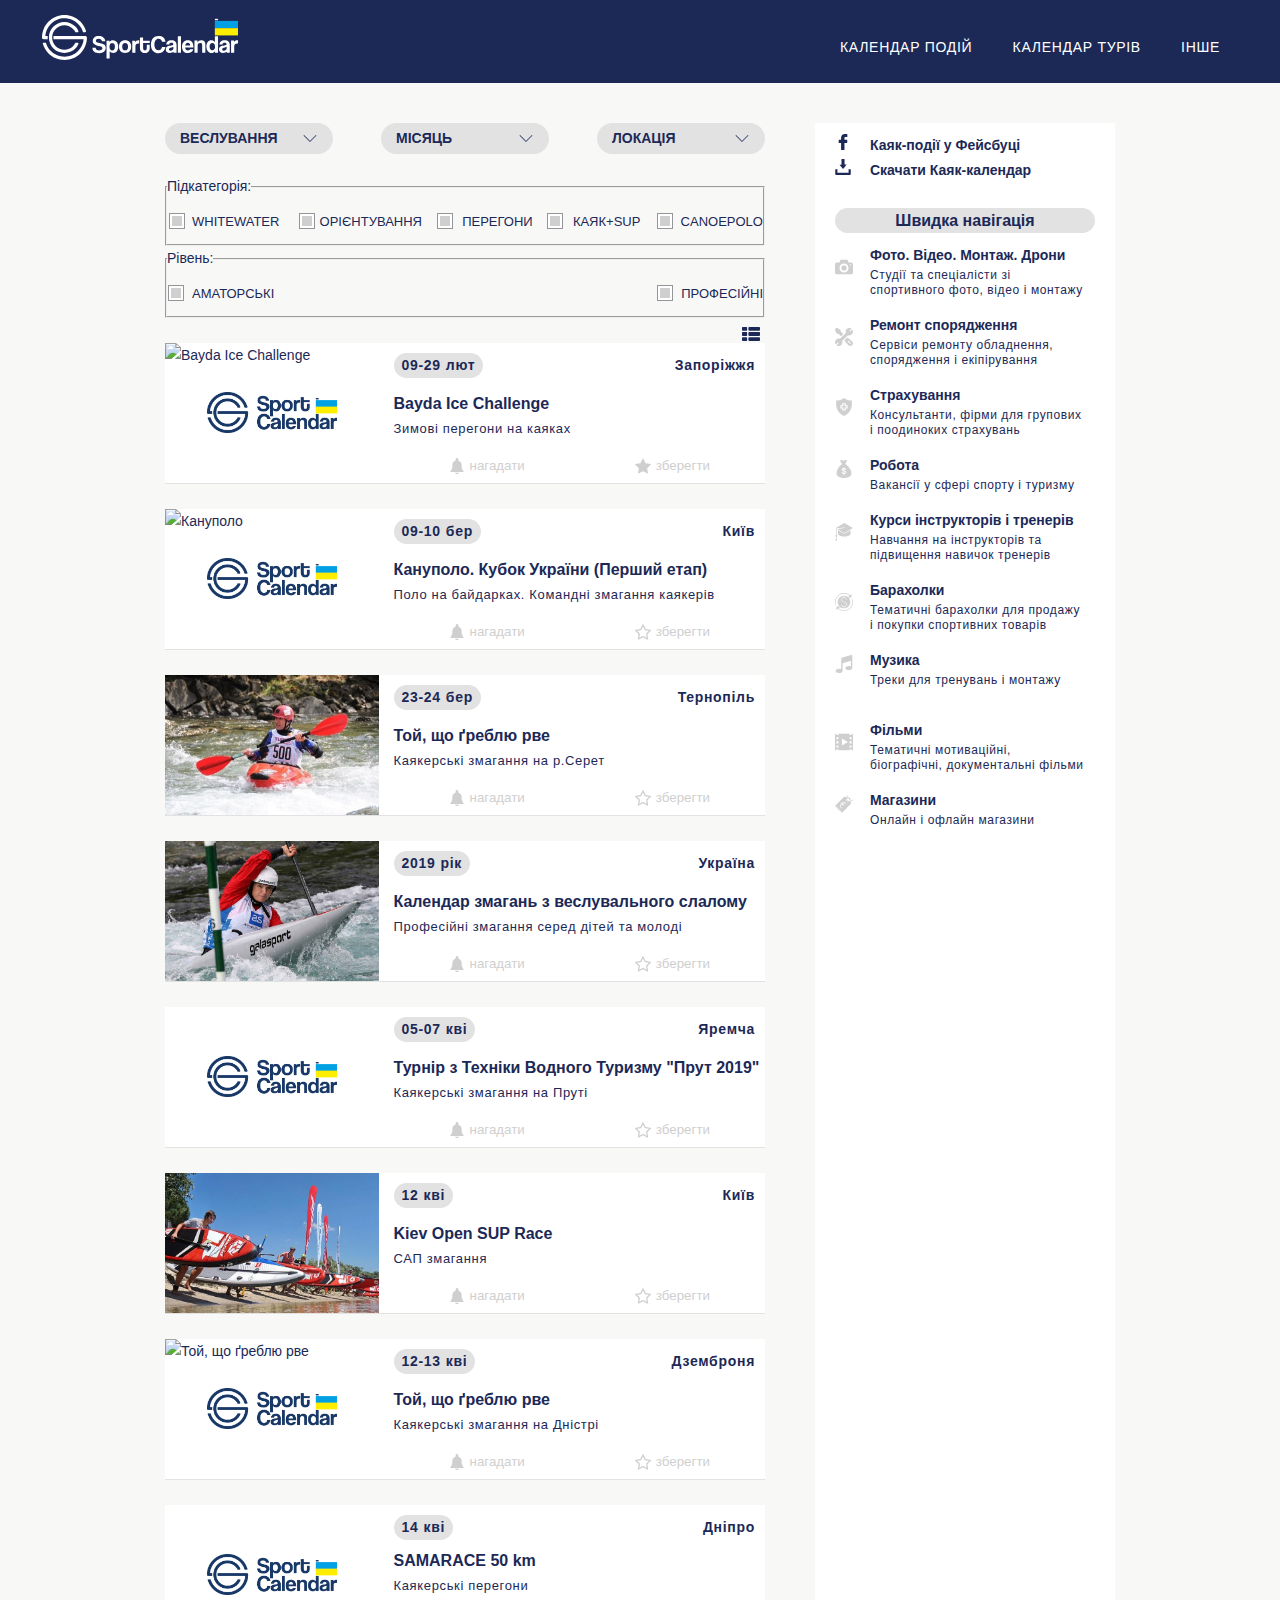
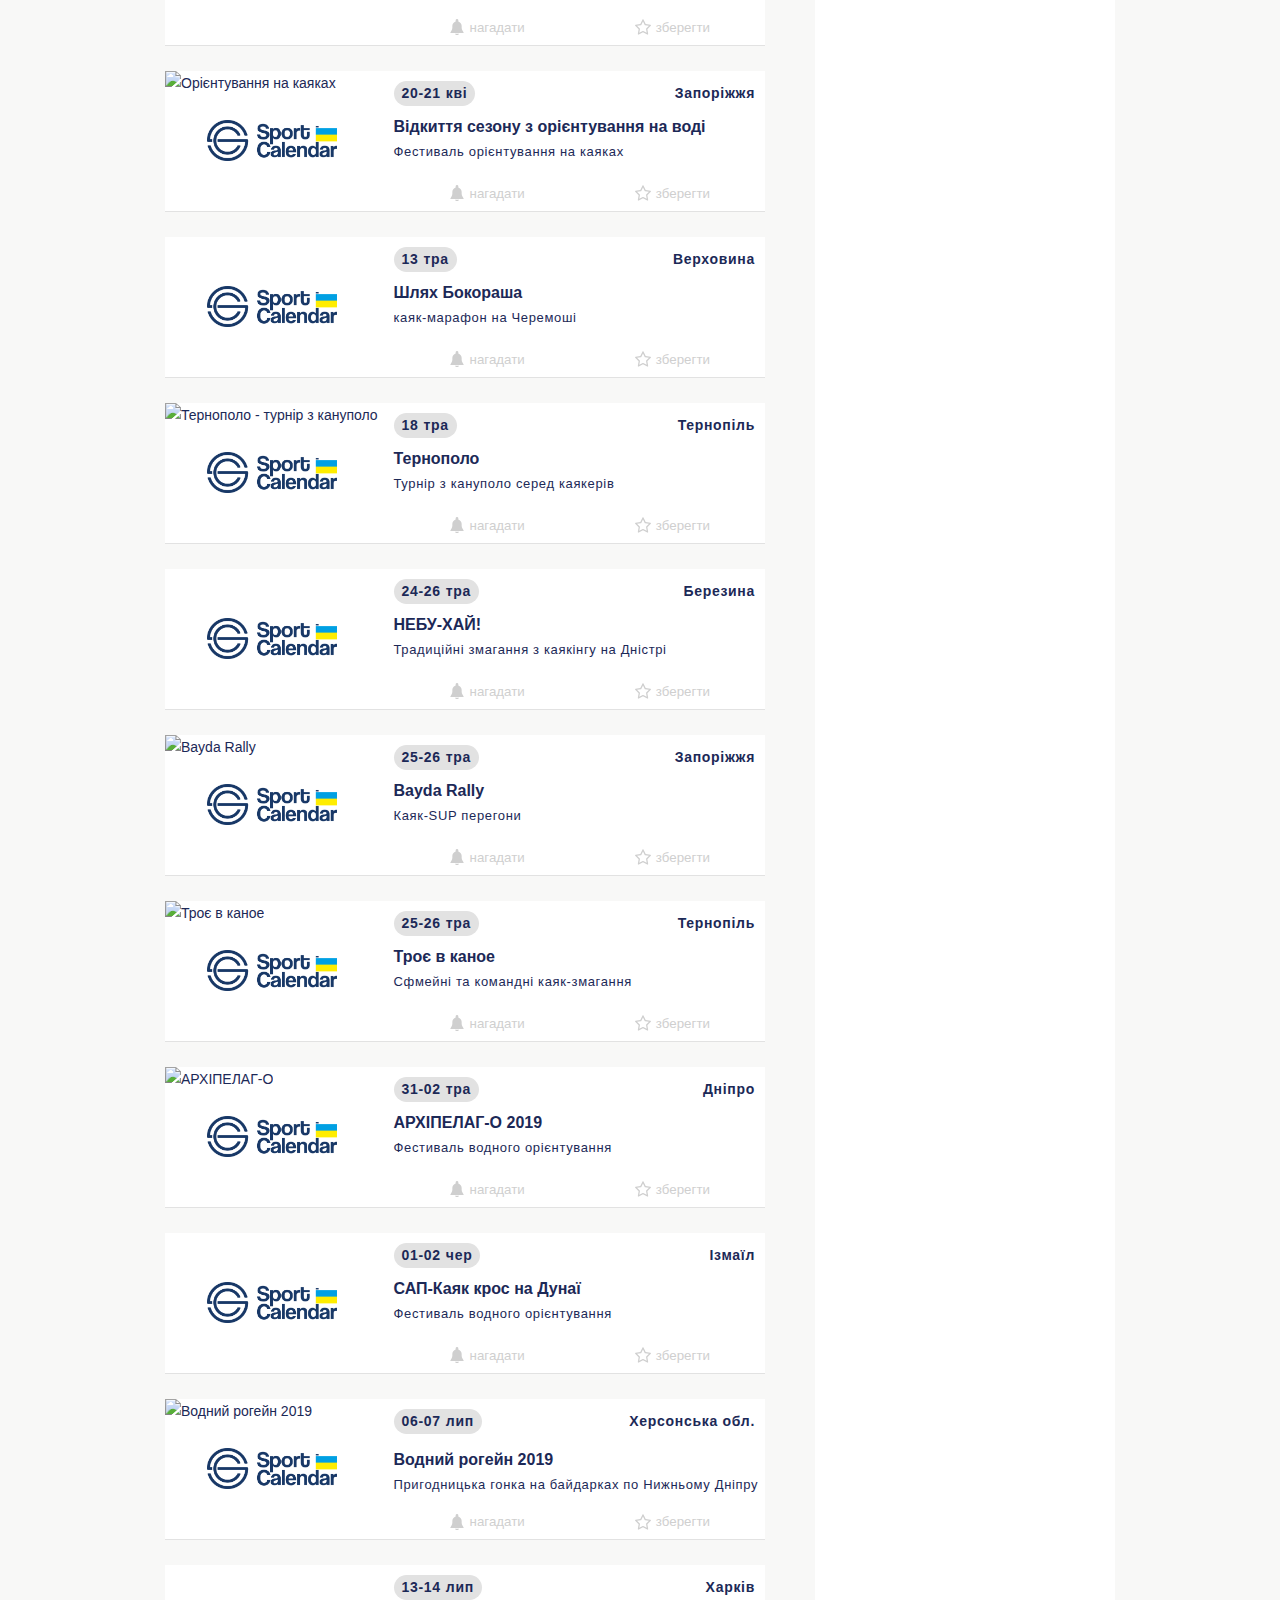
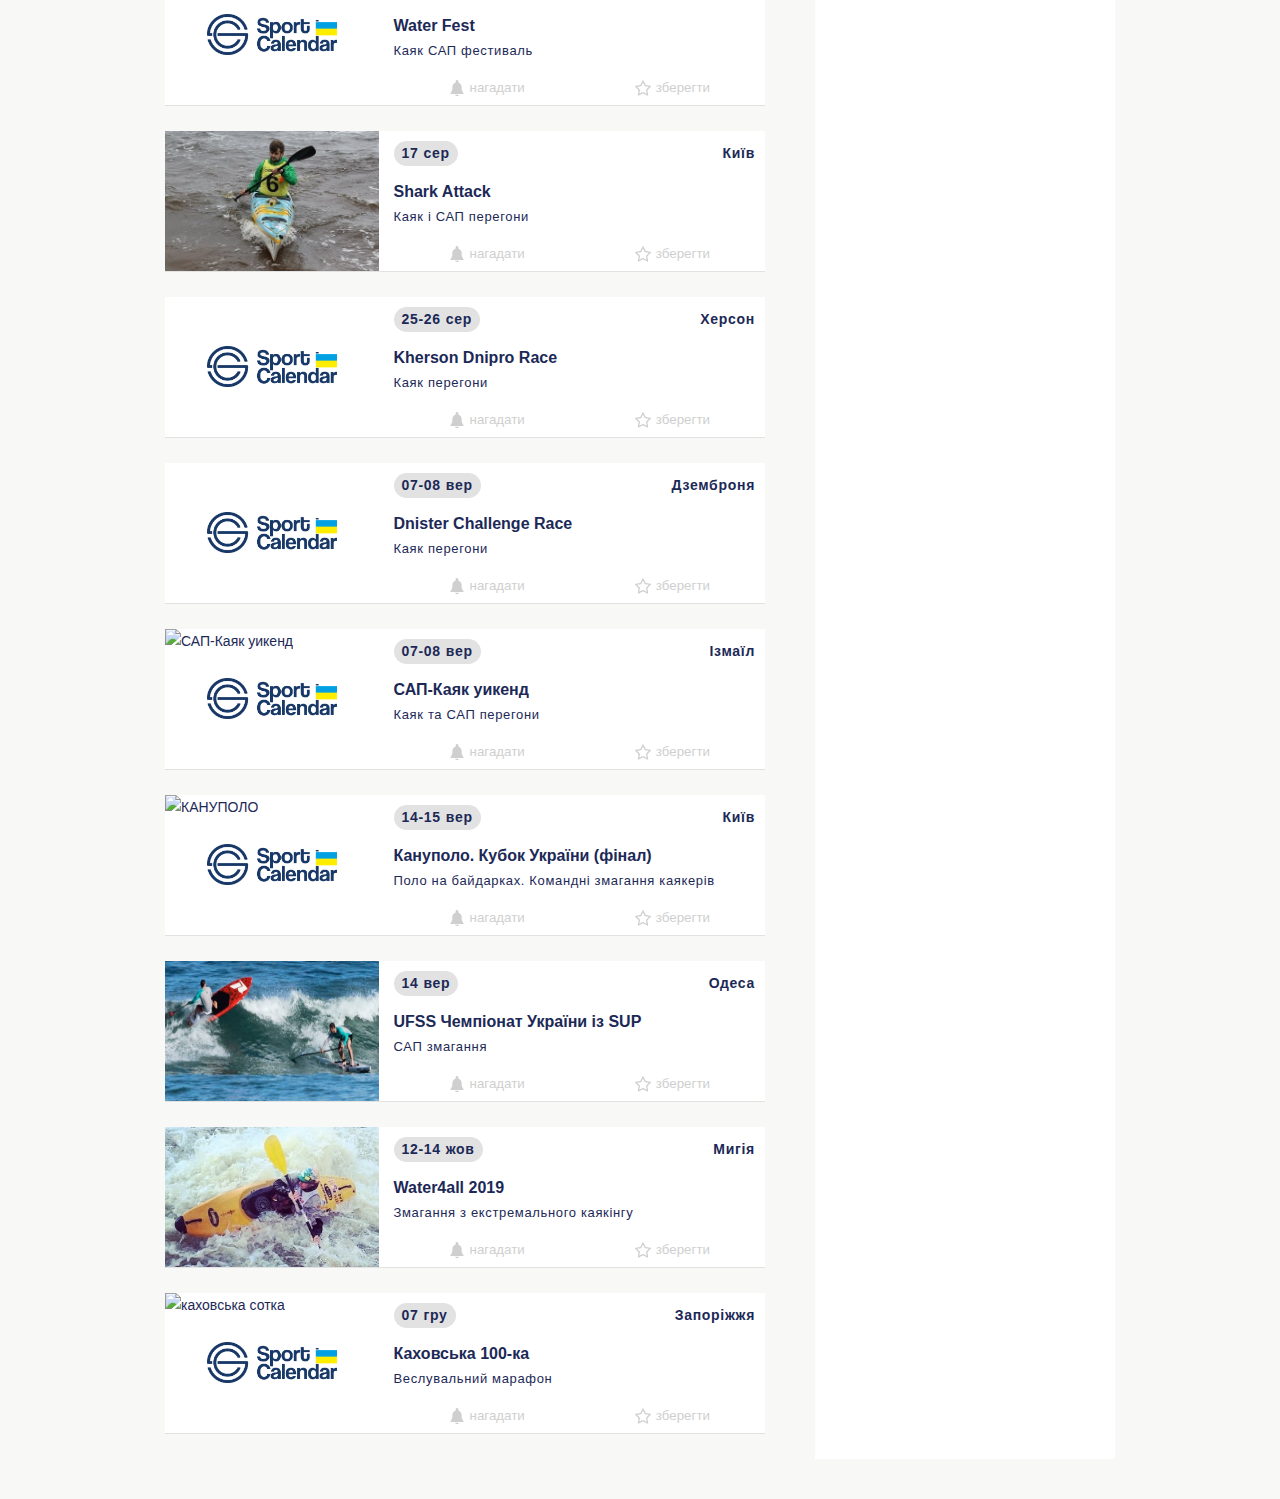
==== commit d0cdbd26: "additional filters" ====
--- a/index.html
+++ b/index.html
@@ -229,30 +229,64 @@
                     </section>                
                 </div>                      
             </div> 
-            <div class="checkboxMenu">
-                <div class="checkboxItem checkbox">
-                    <input type="checkbox" id="amateurEvent" checked>
-                    <label for="amateurEvent">Аматорські </label>
-                </div>
-
-                <div class="checkboxItem checkbox">
-                    <input type="checkbox" id="profEvent" checked>
-                    <label for="profEvent">Професійні </label>
-                </div>
+            <form class="filterCheckbox" action="#" method="GET">
+                <fieldset class="filterTypeSport">
+                    <legend class="visually-hidden">Підкатегорія:</legend>
+                    <ul class="checkboxMenu">
+                        <li class="checkboxItem checkbox">
+                            <input type="checkbox" name="WhiteWater" id="filterWhiteWater"checked>
+                            <label for="filterWhiteWater">WhiteWater</label>                            
+                        </li>
+                        <li class="checkboxItem checkbox">
+                            <input type="checkbox" name="Orienteering" id="filterOrienteering"checked>
+                            <label for="filterOrienteering">Орієнтування</label>                            
+                        </li>
+                        <li class="checkboxItem checkbox">
+                            <input type="checkbox" name="Marathon" id="filterMarathon"checked>
+                            <label for="filterMarathon">Перегони</label>                            
+                        </li>
+                        <li class="checkboxItem checkbox">
+                            <input type="checkbox" name="KayakSup" id="filterKayakSup"checked>
+                            <label for="filterKayakSup">Каяк+SUP</label>
+                            
+                        </li>
+                        <li class="checkboxItem checkbox">
+                            <input type="checkbox" name="CanoePolo" id="filterCanoePolo"checked>
+                            <label for="filterCanoePolo">CanoePolo</label>                            
+                        </li>
+                    </ul>
+                </fieldset>
+
+                <fieldset class="filterLevelSport">
+                    <legend class="visually-hidden">Рівень:</legend>
+                    <ul class="checkboxMenu">
+                        <li class="checkboxItem checkbox">
+                            <input type="checkbox" id="amateurEvent" checked>
+                            <label for="amateurEvent">Аматорські </label>
+                        </li>
+                        <li class="checkboxItem checkbox">
+                            <input type="checkbox" id="profEvent" checked>
+                            <label for="profEvent">Професійні </label>
+                        </li>                                                
+                    </ul>
+                                     
+                </fieldset>
+            </form>
+            <div class="filterGrid">
+                <div ></div>
                 <!-- ListGrid -->
                 <div class="listGrid">                
-                        <svg class="icon list" version="1.1" id="Capa_1" xmlns="http://www.w3.org/2000/svg" xmlns:xlink="http://www.w3.org/1999/xlink" x="0px" y="0px"viewBox="0 0 511.626 511.627" style="enable-background:new 0 0 511.626 511.627;"xml:space="preserve"><g><g><path d="M118.771,200.999H27.406c-7.611,0-14.084,2.664-19.414,7.994C2.663,214.32,0,220.791,0,228.407v54.823c0,7.61,2.663,14.078,7.992,19.406c5.33,5.329,11.803,7.994,19.414,7.994h91.365c7.611,0,14.084-2.665,19.414-7.994c5.33-5.328,7.992-11.796,7.992-19.406v-54.823c0-7.616-2.662-14.087-7.992-19.414S126.382,200.999,118.771,200.999z"/><path d="M118.771,54.814H27.406c-7.611,0-14.084,2.663-19.414,7.993C2.663,68.137,0,74.61,0,82.221v54.821c0,7.616,2.663,14.091,7.992,19.417c5.33,5.327,11.803,7.994,19.414,7.994h91.365c7.611,0,14.084-2.667,19.414-7.994s7.992-11.798,7.992-19.414V82.225c0-7.611-2.662-14.084-7.992-19.417C132.855,57.48,126.382,54.814,118.771,54.814z"/><path d="M118.771,347.177H27.406c-7.611,0-14.084,2.662-19.414,7.994C2.663,360.502,0,366.974,0,374.585v54.826c0,7.61,2.663,14.086,7.992,19.41c5.33,5.332,11.803,7.991,19.414,7.991h91.365c7.611,0,14.084-2.663,19.414-7.991c5.33-5.324,7.992-11.8,7.992-19.41v-54.826c0-7.611-2.662-14.083-7.992-19.411S126.382,347.177,118.771,347.177z"/><path d="M484.215,200.999H210.131c-7.614,0-14.084,2.664-19.414,7.994s-7.992,11.798-7.992,19.414v54.823c0,7.61,2.662,14.078,7.992,19.406c5.327,5.329,11.8,7.994,19.414,7.994h274.091c7.61,0,14.085-2.665,19.41-7.994c5.332-5.328,7.994-11.796,7.994-19.406v-54.823c0-7.616-2.662-14.087-7.997-19.414C498.3,203.663,491.833,200.999,484.215,200.999z"/><path d="M484.215,347.177H210.131c-7.614,0-14.084,2.662-19.414,7.994c-5.33,5.331-7.992,11.8-7.992,19.41v54.823c0,7.611,2.662,14.089,7.992,19.417c5.327,5.328,11.8,7.987,19.414,7.987h274.091c7.61,0,14.085-2.662,19.41-7.987c5.332-5.331,7.994-11.806,7.994-19.417v-54.823c0-7.61-2.662-14.085-7.997-19.41C498.3,349.846,491.833,347.177,484.215,347.177z"/><path d="M503.629,62.811c-5.329-5.327-11.797-7.993-19.414-7.993H210.131c-7.614,0-14.084,2.663-19.414,7.993s-7.992,11.803-7.992,19.414v54.821c0,7.616,2.662,14.083,7.992,19.414c5.327,5.327,11.8,7.994,19.414,7.994h274.091c7.61,0,14.078-2.667,19.41-7.994s7.994-11.798,7.994-19.414V82.225C511.626,74.613,508.964,68.141,503.629,62.811z"/></g></g></svg>
-                    </div> 
-            </div>
+                    <svg class="icon list" version="1.1" id="Capa_1" xmlns="http://www.w3.org/2000/svg" xmlns:xlink="http://www.w3.org/1999/xlink" x="0px" y="0px"viewBox="0 0 511.626 511.627" style="enable-background:new 0 0 511.626 511.627;"xml:space="preserve"><g><g><path d="M118.771,200.999H27.406c-7.611,0-14.084,2.664-19.414,7.994C2.663,214.32,0,220.791,0,228.407v54.823c0,7.61,2.663,14.078,7.992,19.406c5.33,5.329,11.803,7.994,19.414,7.994h91.365c7.611,0,14.084-2.665,19.414-7.994c5.33-5.328,7.992-11.796,7.992-19.406v-54.823c0-7.616-2.662-14.087-7.992-19.414S126.382,200.999,118.771,200.999z"/><path d="M118.771,54.814H27.406c-7.611,0-14.084,2.663-19.414,7.993C2.663,68.137,0,74.61,0,82.221v54.821c0,7.616,2.663,14.091,7.992,19.417c5.33,5.327,11.803,7.994,19.414,7.994h91.365c7.611,0,14.084-2.667,19.414-7.994s7.992-11.798,7.992-19.414V82.225c0-7.611-2.662-14.084-7.992-19.417C132.855,57.48,126.382,54.814,118.771,54.814z"/><path d="M118.771,347.177H27.406c-7.611,0-14.084,2.662-19.414,7.994C2.663,360.502,0,366.974,0,374.585v54.826c0,7.61,2.663,14.086,7.992,19.41c5.33,5.332,11.803,7.991,19.414,7.991h91.365c7.611,0,14.084-2.663,19.414-7.991c5.33-5.324,7.992-11.8,7.992-19.41v-54.826c0-7.611-2.662-14.083-7.992-19.411S126.382,347.177,118.771,347.177z"/><path d="M484.215,200.999H210.131c-7.614,0-14.084,2.664-19.414,7.994s-7.992,11.798-7.992,19.414v54.823c0,7.61,2.662,14.078,7.992,19.406c5.327,5.329,11.8,7.994,19.414,7.994h274.091c7.61,0,14.085-2.665,19.41-7.994c5.332-5.328,7.994-11.796,7.994-19.406v-54.823c0-7.616-2.662-14.087-7.997-19.414C498.3,203.663,491.833,200.999,484.215,200.999z"/><path d="M484.215,347.177H210.131c-7.614,0-14.084,2.662-19.414,7.994c-5.33,5.331-7.992,11.8-7.992,19.41v54.823c0,7.611,2.662,14.089,7.992,19.417c5.327,5.328,11.8,7.987,19.414,7.987h274.091c7.61,0,14.085-2.662,19.41-7.987c5.332-5.331,7.994-11.806,7.994-19.417v-54.823c0-7.61-2.662-14.085-7.997-19.41C498.3,349.846,491.833,347.177,484.215,347.177z"/><path d="M503.629,62.811c-5.329-5.327-11.797-7.993-19.414-7.993H210.131c-7.614,0-14.084,2.663-19.414,7.993s-7.992,11.803-7.992,19.414v54.821c0,7.616,2.662,14.083,7.992,19.414c5.327,5.327,11.8,7.994,19.414,7.994h274.091c7.61,0,14.078-2.667,19.41-7.994s7.994-11.798,7.994-19.414V82.225C511.626,74.613,508.964,68.141,503.629,62.811z"/></g></g></svg>
+                </div>
+            </div>         
+
             <!-- FILTERS end-->   
-
-               
 
             <!--LIST CONTENT-->
             <div class="listContent">                            
                                 
                 <!--Bayda Ice Challenge-->
-                <div class="blockContent BaydaIceChallenge">                    
+                <div tabindex="0" class="blockContent BaydaIceChallenge">                    
                     <section class="infoContent"> 
                         <div class="topEventContent">
                             <div class="dateContent "> 
@@ -271,14 +305,14 @@
                         </div>
                           
                         <div class="bottomContent">                             
-                            <div class="iconItem">
-                                <svg class="icon" version="1.1" id="Capa_1" xmlns="http://www.w3.org/2000/svg" xmlns:xlink="http://www.w3.org/1999/xlink" x="0px" y="0px" viewBox="0 0 512 512" style="enable-background:new 0 0 512 512;" xml:space="preserve"><g><g><path d="M467.812,431.851l-36.629-61.056c-16.917-28.181-25.856-60.459-25.856-93.312V224c0-67.52-45.056-124.629-106.667-143.04V42.667C298.66,19.136,279.524,0,255.993,0s-42.667,19.136-42.667,42.667V80.96C151.716,99.371,106.66,156.48,106.66,224v53.483c0,32.853-8.939,65.109-25.835,93.291l-36.629,61.056c-1.984,3.307-2.027,7.403-0.128,10.752c1.899,3.349,5.419,5.419,9.259,5.419H458.66c3.84,0,7.381-2.069,9.28-5.397C469.839,439.275,469.775,435.136,467.812,431.851z"/></g></g><g><g><path d="M188.815,469.333C200.847,494.464,226.319,512,255.993,512s55.147-17.536,67.179-42.667H188.815z"/></g></g></svg>
-                                <span class="nameBottomItem">нагадати</span>
-                            </div>
-                            <div class="iconItem">
+                            <button class="iconItem">
+                                <svg class="icon" version="1.1" id="Capa_1" xmlns="http://www.w3.org/2000/svg" xmlns:xlink="http://www.w3.org/1999/xlink" x="0px" y="0px" viewBox="0 0 512 512" style="enable-background:new 0 0 512 512;" xml:space="preserve"><g><g><path d="M467.812,431.851l-36.629-61.056c-16.917-28.181-25.856-60.459-25.856-93.312V224c0-67.52-45.056-124.629-106.667-143.04V42.667C298.66,19.136,279.524,0,255.993,0s-42.667,19.136-42.667,42.667V80.96C151.716,99.371,106.66,156.48,106.66,224v53.483c0,32.853-8.939,65.109-25.835,93.291l-36.629,61.056c-1.984,3.307-2.027,7.403-0.128,10.752c1.899,3.349,5.419,5.419,9.259,5.419H458.66c3.84,0,7.381-2.069,9.28-5.397C469.839,439.275,469.775,435.136,467.812,431.851z"/></g></g><g><g><path d="M188.815,469.333C200.847,494.464,226.319,512,255.993,512s55.147-17.536,67.179-42.667H188.815z"/></g></g></svg>
+                                <span class="nameBottomItem">нагадати</span>
+                            </button>
+                            <button class="iconItem">
                                 <svg class="icon" version="1.1" id="Capa_1" xmlns="http://www.w3.org/2000/svg" xmlns:xlink="http://www.w3.org/1999/xlink" x="0px" y="0px"viewBox="0 0 55.867 55.867" style="enable-background:new 0 0 55.867 55.867;" xml:space="preserve"><path d="M55.818,21.578c-0.118-0.362-0.431-0.626-0.808-0.681L36.92,18.268L28.83,1.876c-0.168-0.342-0.516-0.558-0.896-0.558s-0.729,0.216-0.896,0.558l-8.091,16.393l-18.09,2.629c-0.377,0.055-0.689,0.318-0.808,0.681c-0.117,0.361-0.02,0.759,0.253,1.024l13.091,12.76l-3.091,18.018c-0.064,0.375,0.09,0.754,0.397,0.978c0.309,0.226,0.718,0.255,1.053,0.076l16.182-8.506l16.18,8.506c0.146,0.077,0.307,0.115,0.466,0.115c0.207,0,0.413-0.064,0.588-0.191c0.308-0.224,0.462-0.603,0.397-0.978l-3.09-18.017l13.091-12.761C55.838,22.336,55.936,21.939,55.818,21.578z"/></svg>
                                 <span class="nameBottomItem">зберегти</span>
-                            </div>                            
+                            </button>                            
                         </div>                           
                     </section>
     
@@ -288,7 +322,7 @@
                 </div>
                 
                 <!--КАНУПОЛО-->
-                <div class="blockContent CanoePolo">                    
+                <div tabindex="0" class="blockContent CanoePolo">                    
                     <section class="infoContent">
                         <div class="topEventContent">                             
                             <div class="dateContent "> 
@@ -305,14 +339,14 @@
                             <p class="descriptionContent">Поло на байдарках. Командні змагання каякерів</p>
                         </div>  
                         <div class="bottomContent">                             
-                            <div class="iconItem">
-                                <svg class="icon" version="1.1" id="Capa_1" xmlns="http://www.w3.org/2000/svg" xmlns:xlink="http://www.w3.org/1999/xlink" x="0px" y="0px" viewBox="0 0 512 512" style="enable-background:new 0 0 512 512;" xml:space="preserve"><g><g><path d="M467.812,431.851l-36.629-61.056c-16.917-28.181-25.856-60.459-25.856-93.312V224c0-67.52-45.056-124.629-106.667-143.04V42.667C298.66,19.136,279.524,0,255.993,0s-42.667,19.136-42.667,42.667V80.96C151.716,99.371,106.66,156.48,106.66,224v53.483c0,32.853-8.939,65.109-25.835,93.291l-36.629,61.056c-1.984,3.307-2.027,7.403-0.128,10.752c1.899,3.349,5.419,5.419,9.259,5.419H458.66c3.84,0,7.381-2.069,9.28-5.397C469.839,439.275,469.775,435.136,467.812,431.851z"/></g></g><g><g><path d="M188.815,469.333C200.847,494.464,226.319,512,255.993,512s55.147-17.536,67.179-42.667H188.815z"/></g></g></svg>
-                                <span class="nameBottomItem">нагадати</span>
-                            </div>
-                            <div class="iconItem">
-                                <svg class="icon" version="1.1" id="Layer_1" xmlns="http://www.w3.org/2000/svg" xmlns:xlink="http://www.w3.org/1999/xlink" x="0px" y="0px" viewBox="0 0 512.001 512.001" style="enable-background:new 0 0 512.001 512.001;" xml:space="preserve"><g><path d="M510.992,196.91c-2.428-7.487-8.894-12.947-16.683-14.086l-151.857-22.196L274.547,23.059 c-3.484-7.059-10.674-11.528-18.546-11.528c-7.872,0-15.061,4.469-18.546,11.528L169.55,160.628L17.692,182.824 c-7.788,1.139-14.255,6.599-16.683,14.086c-2.428,7.487-0.395,15.703,5.243,21.195l109.867,107.009L90.19,476.291 c-1.331,7.761,1.86,15.603,8.229,20.23c6.369,4.626,14.813,5.236,21.782,1.572L256,426.677l135.799,71.415 c3.027,1.592,6.331,2.377,9.625,2.377c4.287,0,8.554-1.332,12.157-3.949c6.37-4.627,9.56-12.47,8.229-20.23l-25.928-151.177 l109.867-107.009C511.387,212.613,513.42,204.398,510.992,196.91z M359.229,303.073c-4.878,4.751-7.105,11.6-5.954,18.313 l20.682,120.588l-108.331-56.97c-3.014-1.585-6.32-2.377-9.627-2.377c-3.306,0-6.614,0.792-9.627,2.376l-108.33,56.97 l20.682-120.588c1.151-6.712-1.075-13.561-5.954-18.313l-87.656-85.376l121.163-17.709c6.729-0.984,12.544-5.213,15.554-11.311 L256,78.94l54.166,109.736c3.01,6.099,8.826,10.327,15.555,11.311l121.164,17.71L359.229,303.073z"/></g></svg><g><path d="M486.554,186.811c-1.6-4.9-5.8-8.4-10.9-9.2l-152-21.6l-68.4-137.5c-2.3-4.6-7-7.5-12.1-7.5l0,0c-5.1,0-9.8,2.9-12.1,7.6 l-67.5,137.9l-152,22.6c-5.1,0.8-9.3,4.3-10.9,9.2s-0.2,10.3,3.5,13.8l110.3,106.9l-25.5,151.4c-0.9,5.1,1.2,10.2,5.4,13.2 c2.3,1.7,5.1,2.6,7.9,2.6c2.2,0,4.3-0.5,6.3-1.6l135.7-71.9l136.1,71.1c2,1,4.1,1.5,6.2,1.5l0,0c7.4,0,13.5-6.1,13.5-13.5 c0-1.1-0.1-2.1-0.4-3.1l-26.3-150.5l109.6-107.5C486.854,197.111,488.154,191.711,486.554,186.811z M349.554,293.911 c-3.2,3.1-4.6,7.6-3.8,12l22.9,131.3l-118.2-61.7c-3.9-2.1-8.6-2-12.6,0l-117.8,62.4l22.1-131.5c0.7-4.4-0.7-8.8-3.9-11.9 l-95.6-92.8l131.9-19.6c4.4-0.7,8.2-3.4,10.1-7.4l58.6-119.7l59.4,119.4c2,4,5.8,6.7,10.2,7.4l132,18.8L349.554,293.911z"/></g> </svg>
-                                <span class="nameBottomItem">зберегти</span>
-                            </div>                            
+                            <button class="iconItem">
+                                <svg class="icon" version="1.1" id="Capa_1" xmlns="http://www.w3.org/2000/svg" xmlns:xlink="http://www.w3.org/1999/xlink" x="0px" y="0px" viewBox="0 0 512 512" style="enable-background:new 0 0 512 512;" xml:space="preserve"><g><g><path d="M467.812,431.851l-36.629-61.056c-16.917-28.181-25.856-60.459-25.856-93.312V224c0-67.52-45.056-124.629-106.667-143.04V42.667C298.66,19.136,279.524,0,255.993,0s-42.667,19.136-42.667,42.667V80.96C151.716,99.371,106.66,156.48,106.66,224v53.483c0,32.853-8.939,65.109-25.835,93.291l-36.629,61.056c-1.984,3.307-2.027,7.403-0.128,10.752c1.899,3.349,5.419,5.419,9.259,5.419H458.66c3.84,0,7.381-2.069,9.28-5.397C469.839,439.275,469.775,435.136,467.812,431.851z"/></g></g><g><g><path d="M188.815,469.333C200.847,494.464,226.319,512,255.993,512s55.147-17.536,67.179-42.667H188.815z"/></g></g></svg>
+                                <span class="nameBottomItem">нагадати</span>
+                            </button>
+                            <button class="iconItem">
+                                <svg class="icon" version="1.1" id="Layer_1" xmlns="http://www.w3.org/2000/svg" xmlns:xlink="http://www.w3.org/1999/xlink" x="0px" y="0px" viewBox="0 0 512.001 512.001" style="enable-background:new 0 0 512.001 512.001;" xml:space="preserve"><g><path d="M510.992,196.91c-2.428-7.487-8.894-12.947-16.683-14.086l-151.857-22.196L274.547,23.059 c-3.484-7.059-10.674-11.528-18.546-11.528c-7.872,0-15.061,4.469-18.546,11.528L169.55,160.628L17.692,182.824 c-7.788,1.139-14.255,6.599-16.683,14.086c-2.428,7.487-0.395,15.703,5.243,21.195l109.867,107.009L90.19,476.291 c-1.331,7.761,1.86,15.603,8.229,20.23c6.369,4.626,14.813,5.236,21.782,1.572L256,426.677l135.799,71.415 c3.027,1.592,6.331,2.377,9.625,2.377c4.287,0,8.554-1.332,12.157-3.949c6.37-4.627,9.56-12.47,8.229-20.23l-25.928-151.177 l109.867-107.009C511.387,212.613,513.42,204.398,510.992,196.91z M359.229,303.073c-4.878,4.751-7.105,11.6-5.954,18.313 l20.682,120.588l-108.331-56.97c-3.014-1.585-6.32-2.377-9.627-2.377c-3.306,0-6.614,0.792-9.627,2.376l-108.33,56.97 l20.682-120.588c1.151-6.712-1.075-13.561-5.954-18.313l-87.656-85.376l121.163-17.709c6.729-0.984,12.544-5.213,15.554-11.311 L256,78.94l54.166,109.736c3.01,6.099,8.826,10.327,15.555,11.311l121.164,17.71L359.229,303.073z"/></g></svg><g><path d="M486.554,186.811c-1.6-4.9-5.8-8.4-10.9-9.2l-152-21.6l-68.4-137.5c-2.3-4.6-7-7.5-12.1-7.5l0,0c-5.1,0-9.8,2.9-12.1,7.6 l-67.5,137.9l-152,22.6c-5.1,0.8-9.3,4.3-10.9,9.2s-0.2,10.3,3.5,13.8l110.3,106.9l-25.5,151.4c-0.9,5.1,1.2,10.2,5.4,13.2 c2.3,1.7,5.1,2.6,7.9,2.6c2.2,0,4.3-0.5,6.3-1.6l135.7-71.9l136.1,71.1c2,1,4.1,1.5,6.2,1.5l0,0c7.4,0,13.5-6.1,13.5-13.5 c0-1.1-0.1-2.1-0.4-3.1l-26.3-150.5l109.6-107.5C486.854,197.111,488.154,191.711,486.554,186.811z M349.554,293.911 c-3.2,3.1-4.6,7.6-3.8,12l22.9,131.3l-118.2-61.7c-3.9-2.1-8.6-2-12.6,0l-117.8,62.4l22.1-131.5c0.7-4.4-0.7-8.8-3.9-11.9 l-95.6-92.8l131.9-19.6c4.4-0.7,8.2-3.4,10.1-7.4l58.6-119.7l59.4,119.4c2,4,5.8,6.7,10.2,7.4l132,18.8L349.554,293.911z"/></g> </svg>
+                                <span class="nameBottomItem">зберегти</span>
+                            </button>                            
                         </div>          
                     </section>
                     <section class="imgContent">
@@ -321,7 +355,7 @@
                 </div>
 
                 <!--Toy Shcho Greblu Rve-->
-                <div class="blockContent ToyShchoGrebluRve">                    
+                <div tabindex="0" class="blockContent ToyShchoGrebluRve">                    
                     <section class="infoContent">
                         <div class="topEventContent">   
                             <div class="dateContent "> 
@@ -338,14 +372,14 @@
                             <p class="descriptionContent">Каякерські змагання на р.Серет</p>
                         </div> 
                         <div class="bottomContent">                             
-                            <div class="iconItem">
-                                <svg class="icon" version="1.1" id="Capa_1" xmlns="http://www.w3.org/2000/svg" xmlns:xlink="http://www.w3.org/1999/xlink" x="0px" y="0px" viewBox="0 0 512 512" style="enable-background:new 0 0 512 512;" xml:space="preserve"><g><g><path d="M467.812,431.851l-36.629-61.056c-16.917-28.181-25.856-60.459-25.856-93.312V224c0-67.52-45.056-124.629-106.667-143.04V42.667C298.66,19.136,279.524,0,255.993,0s-42.667,19.136-42.667,42.667V80.96C151.716,99.371,106.66,156.48,106.66,224v53.483c0,32.853-8.939,65.109-25.835,93.291l-36.629,61.056c-1.984,3.307-2.027,7.403-0.128,10.752c1.899,3.349,5.419,5.419,9.259,5.419H458.66c3.84,0,7.381-2.069,9.28-5.397C469.839,439.275,469.775,435.136,467.812,431.851z"/></g></g><g><g><path d="M188.815,469.333C200.847,494.464,226.319,512,255.993,512s55.147-17.536,67.179-42.667H188.815z"/></g></g></svg>
-                                <span class="nameBottomItem">нагадати</span>
-                            </div>
-                            <div class="iconItem">
-                                <svg class="icon" version="1.1" id="Layer_1" xmlns="http://www.w3.org/2000/svg" xmlns:xlink="http://www.w3.org/1999/xlink" x="0px" y="0px" viewBox="0 0 512.001 512.001" style="enable-background:new 0 0 512.001 512.001;" xml:space="preserve"><g><path d="M510.992,196.91c-2.428-7.487-8.894-12.947-16.683-14.086l-151.857-22.196L274.547,23.059 c-3.484-7.059-10.674-11.528-18.546-11.528c-7.872,0-15.061,4.469-18.546,11.528L169.55,160.628L17.692,182.824 c-7.788,1.139-14.255,6.599-16.683,14.086c-2.428,7.487-0.395,15.703,5.243,21.195l109.867,107.009L90.19,476.291 c-1.331,7.761,1.86,15.603,8.229,20.23c6.369,4.626,14.813,5.236,21.782,1.572L256,426.677l135.799,71.415 c3.027,1.592,6.331,2.377,9.625,2.377c4.287,0,8.554-1.332,12.157-3.949c6.37-4.627,9.56-12.47,8.229-20.23l-25.928-151.177 l109.867-107.009C511.387,212.613,513.42,204.398,510.992,196.91z M359.229,303.073c-4.878,4.751-7.105,11.6-5.954,18.313 l20.682,120.588l-108.331-56.97c-3.014-1.585-6.32-2.377-9.627-2.377c-3.306,0-6.614,0.792-9.627,2.376l-108.33,56.97 l20.682-120.588c1.151-6.712-1.075-13.561-5.954-18.313l-87.656-85.376l121.163-17.709c6.729-0.984,12.544-5.213,15.554-11.311 L256,78.94l54.166,109.736c3.01,6.099,8.826,10.327,15.555,11.311l121.164,17.71L359.229,303.073z"/></g></svg><g><path d="M486.554,186.811c-1.6-4.9-5.8-8.4-10.9-9.2l-152-21.6l-68.4-137.5c-2.3-4.6-7-7.5-12.1-7.5l0,0c-5.1,0-9.8,2.9-12.1,7.6 l-67.5,137.9l-152,22.6c-5.1,0.8-9.3,4.3-10.9,9.2s-0.2,10.3,3.5,13.8l110.3,106.9l-25.5,151.4c-0.9,5.1,1.2,10.2,5.4,13.2 c2.3,1.7,5.1,2.6,7.9,2.6c2.2,0,4.3-0.5,6.3-1.6l135.7-71.9l136.1,71.1c2,1,4.1,1.5,6.2,1.5l0,0c7.4,0,13.5-6.1,13.5-13.5 c0-1.1-0.1-2.1-0.4-3.1l-26.3-150.5l109.6-107.5C486.854,197.111,488.154,191.711,486.554,186.811z M349.554,293.911 c-3.2,3.1-4.6,7.6-3.8,12l22.9,131.3l-118.2-61.7c-3.9-2.1-8.6-2-12.6,0l-117.8,62.4l22.1-131.5c0.7-4.4-0.7-8.8-3.9-11.9 l-95.6-92.8l131.9-19.6c4.4-0.7,8.2-3.4,10.1-7.4l58.6-119.7l59.4,119.4c2,4,5.8,6.7,10.2,7.4l132,18.8L349.554,293.911z"/></g> </svg>
-                                <span class="nameBottomItem">зберегти</span>
-                            </div>                            
+                            <button class="iconItem">
+                                <svg class="icon" version="1.1" id="Capa_1" xmlns="http://www.w3.org/2000/svg" xmlns:xlink="http://www.w3.org/1999/xlink" x="0px" y="0px" viewBox="0 0 512 512" style="enable-background:new 0 0 512 512;" xml:space="preserve"><g><g><path d="M467.812,431.851l-36.629-61.056c-16.917-28.181-25.856-60.459-25.856-93.312V224c0-67.52-45.056-124.629-106.667-143.04V42.667C298.66,19.136,279.524,0,255.993,0s-42.667,19.136-42.667,42.667V80.96C151.716,99.371,106.66,156.48,106.66,224v53.483c0,32.853-8.939,65.109-25.835,93.291l-36.629,61.056c-1.984,3.307-2.027,7.403-0.128,10.752c1.899,3.349,5.419,5.419,9.259,5.419H458.66c3.84,0,7.381-2.069,9.28-5.397C469.839,439.275,469.775,435.136,467.812,431.851z"/></g></g><g><g><path d="M188.815,469.333C200.847,494.464,226.319,512,255.993,512s55.147-17.536,67.179-42.667H188.815z"/></g></g></svg>
+                                <span class="nameBottomItem">нагадати</span>
+                            </button>
+                            <button class="iconItem">
+                                <svg class="icon" version="1.1" id="Layer_1" xmlns="http://www.w3.org/2000/svg" xmlns:xlink="http://www.w3.org/1999/xlink" x="0px" y="0px" viewBox="0 0 512.001 512.001" style="enable-background:new 0 0 512.001 512.001;" xml:space="preserve"><g><path d="M510.992,196.91c-2.428-7.487-8.894-12.947-16.683-14.086l-151.857-22.196L274.547,23.059 c-3.484-7.059-10.674-11.528-18.546-11.528c-7.872,0-15.061,4.469-18.546,11.528L169.55,160.628L17.692,182.824 c-7.788,1.139-14.255,6.599-16.683,14.086c-2.428,7.487-0.395,15.703,5.243,21.195l109.867,107.009L90.19,476.291 c-1.331,7.761,1.86,15.603,8.229,20.23c6.369,4.626,14.813,5.236,21.782,1.572L256,426.677l135.799,71.415 c3.027,1.592,6.331,2.377,9.625,2.377c4.287,0,8.554-1.332,12.157-3.949c6.37-4.627,9.56-12.47,8.229-20.23l-25.928-151.177 l109.867-107.009C511.387,212.613,513.42,204.398,510.992,196.91z M359.229,303.073c-4.878,4.751-7.105,11.6-5.954,18.313 l20.682,120.588l-108.331-56.97c-3.014-1.585-6.32-2.377-9.627-2.377c-3.306,0-6.614,0.792-9.627,2.376l-108.33,56.97 l20.682-120.588c1.151-6.712-1.075-13.561-5.954-18.313l-87.656-85.376l121.163-17.709c6.729-0.984,12.544-5.213,15.554-11.311 L256,78.94l54.166,109.736c3.01,6.099,8.826,10.327,15.555,11.311l121.164,17.71L359.229,303.073z"/></g></svg><g><path d="M486.554,186.811c-1.6-4.9-5.8-8.4-10.9-9.2l-152-21.6l-68.4-137.5c-2.3-4.6-7-7.5-12.1-7.5l0,0c-5.1,0-9.8,2.9-12.1,7.6 l-67.5,137.9l-152,22.6c-5.1,0.8-9.3,4.3-10.9,9.2s-0.2,10.3,3.5,13.8l110.3,106.9l-25.5,151.4c-0.9,5.1,1.2,10.2,5.4,13.2 c2.3,1.7,5.1,2.6,7.9,2.6c2.2,0,4.3-0.5,6.3-1.6l135.7-71.9l136.1,71.1c2,1,4.1,1.5,6.2,1.5l0,0c7.4,0,13.5-6.1,13.5-13.5 c0-1.1-0.1-2.1-0.4-3.1l-26.3-150.5l109.6-107.5C486.854,197.111,488.154,191.711,486.554,186.811z M349.554,293.911 c-3.2,3.1-4.6,7.6-3.8,12l22.9,131.3l-118.2-61.7c-3.9-2.1-8.6-2-12.6,0l-117.8,62.4l22.1-131.5c0.7-4.4-0.7-8.8-3.9-11.9 l-95.6-92.8l131.9-19.6c4.4-0.7,8.2-3.4,10.1-7.4l58.6-119.7l59.4,119.4c2,4,5.8,6.7,10.2,7.4l132,18.8L349.554,293.911z"/></g> </svg>
+                                <span class="nameBottomItem">зберегти</span>
+                            </button>                            
                         </div>                                     
                     </section>
                     <section class="imgContent">
@@ -354,7 +388,7 @@
                 </div>
 
                 <!--Чемпіонат України зі слаломного веслування серед молод-->
-                <div class="blockContent Slalom">                    
+                <div tabindex="0" class="blockContent Slalom">                    
                         <section class="infoContent">
                             <div class="topEventContent">   
                                 <div class="dateContent "> 
@@ -371,14 +405,14 @@
                                 <p class="descriptionContent">Професійні змагання серед дітей та молоді</p>
                             </div> 
                             <div class="bottomContent">                             
-                                <div class="iconItem">
+                                <button class="iconItem">
                                     <svg class="icon" version="1.1" id="Capa_1" xmlns="http://www.w3.org/2000/svg" xmlns:xlink="http://www.w3.org/1999/xlink" x="0px" y="0px" viewBox="0 0 512 512" style="enable-background:new 0 0 512 512;" xml:space="preserve"><g><g><path d="M467.812,431.851l-36.629-61.056c-16.917-28.181-25.856-60.459-25.856-93.312V224c0-67.52-45.056-124.629-106.667-143.04V42.667C298.66,19.136,279.524,0,255.993,0s-42.667,19.136-42.667,42.667V80.96C151.716,99.371,106.66,156.48,106.66,224v53.483c0,32.853-8.939,65.109-25.835,93.291l-36.629,61.056c-1.984,3.307-2.027,7.403-0.128,10.752c1.899,3.349,5.419,5.419,9.259,5.419H458.66c3.84,0,7.381-2.069,9.28-5.397C469.839,439.275,469.775,435.136,467.812,431.851z"/></g></g><g><g><path d="M188.815,469.333C200.847,494.464,226.319,512,255.993,512s55.147-17.536,67.179-42.667H188.815z"/></g></g></svg>
                                     <span class="nameBottomItem">нагадати</span>
-                                </div>
-                                <div class="iconItem">
+                                </button>
+                                <button class="iconItem">
                                     <svg class="icon" version="1.1" id="Layer_1" xmlns="http://www.w3.org/2000/svg" xmlns:xlink="http://www.w3.org/1999/xlink" x="0px" y="0px" viewBox="0 0 512.001 512.001" style="enable-background:new 0 0 512.001 512.001;" xml:space="preserve"><g><path d="M510.992,196.91c-2.428-7.487-8.894-12.947-16.683-14.086l-151.857-22.196L274.547,23.059 c-3.484-7.059-10.674-11.528-18.546-11.528c-7.872,0-15.061,4.469-18.546,11.528L169.55,160.628L17.692,182.824 c-7.788,1.139-14.255,6.599-16.683,14.086c-2.428,7.487-0.395,15.703,5.243,21.195l109.867,107.009L90.19,476.291 c-1.331,7.761,1.86,15.603,8.229,20.23c6.369,4.626,14.813,5.236,21.782,1.572L256,426.677l135.799,71.415 c3.027,1.592,6.331,2.377,9.625,2.377c4.287,0,8.554-1.332,12.157-3.949c6.37-4.627,9.56-12.47,8.229-20.23l-25.928-151.177 l109.867-107.009C511.387,212.613,513.42,204.398,510.992,196.91z M359.229,303.073c-4.878,4.751-7.105,11.6-5.954,18.313 l20.682,120.588l-108.331-56.97c-3.014-1.585-6.32-2.377-9.627-2.377c-3.306,0-6.614,0.792-9.627,2.376l-108.33,56.97 l20.682-120.588c1.151-6.712-1.075-13.561-5.954-18.313l-87.656-85.376l121.163-17.709c6.729-0.984,12.544-5.213,15.554-11.311 L256,78.94l54.166,109.736c3.01,6.099,8.826,10.327,15.555,11.311l121.164,17.71L359.229,303.073z"/></g></svg><g><path d="M486.554,186.811c-1.6-4.9-5.8-8.4-10.9-9.2l-152-21.6l-68.4-137.5c-2.3-4.6-7-7.5-12.1-7.5l0,0c-5.1,0-9.8,2.9-12.1,7.6 l-67.5,137.9l-152,22.6c-5.1,0.8-9.3,4.3-10.9,9.2s-0.2,10.3,3.5,13.8l110.3,106.9l-25.5,151.4c-0.9,5.1,1.2,10.2,5.4,13.2 c2.3,1.7,5.1,2.6,7.9,2.6c2.2,0,4.3-0.5,6.3-1.6l135.7-71.9l136.1,71.1c2,1,4.1,1.5,6.2,1.5l0,0c7.4,0,13.5-6.1,13.5-13.5 c0-1.1-0.1-2.1-0.4-3.1l-26.3-150.5l109.6-107.5C486.854,197.111,488.154,191.711,486.554,186.811z M349.554,293.911 c-3.2,3.1-4.6,7.6-3.8,12l22.9,131.3l-118.2-61.7c-3.9-2.1-8.6-2-12.6,0l-117.8,62.4l22.1-131.5c0.7-4.4-0.7-8.8-3.9-11.9 l-95.6-92.8l131.9-19.6c4.4-0.7,8.2-3.4,10.1-7.4l58.6-119.7l59.4,119.4c2,4,5.8,6.7,10.2,7.4l132,18.8L349.554,293.911z"/></g> </svg>
                                     <span class="nameBottomItem">зберегти</span>
-                                </div>                            
+                                </button>                            
                             </div>                                     
                         </section>
                         <section class="imgContent">
@@ -387,7 +421,7 @@
                     </div>
 
                 <!--Турнір з Техніки Водного Туризму "Прут 2019"-->
-                <div class="blockContent Prut">                    
+                <div tabindex="0" class="blockContent Prut">                    
                     <section class="infoContent">
                         <div class="topEventContent"> 
                             <div class="dateContent "> 
@@ -405,14 +439,14 @@
                             <p class="descriptionContent">Каякерські змагання на Пруті</p>
                         </div>
                         <div class="bottomContent">                             
-                            <div class="iconItem">
-                                <svg class="icon" version="1.1" id="Capa_1" xmlns="http://www.w3.org/2000/svg" xmlns:xlink="http://www.w3.org/1999/xlink" x="0px" y="0px" viewBox="0 0 512 512" style="enable-background:new 0 0 512 512;" xml:space="preserve"><g><g><path d="M467.812,431.851l-36.629-61.056c-16.917-28.181-25.856-60.459-25.856-93.312V224c0-67.52-45.056-124.629-106.667-143.04V42.667C298.66,19.136,279.524,0,255.993,0s-42.667,19.136-42.667,42.667V80.96C151.716,99.371,106.66,156.48,106.66,224v53.483c0,32.853-8.939,65.109-25.835,93.291l-36.629,61.056c-1.984,3.307-2.027,7.403-0.128,10.752c1.899,3.349,5.419,5.419,9.259,5.419H458.66c3.84,0,7.381-2.069,9.28-5.397C469.839,439.275,469.775,435.136,467.812,431.851z"/></g></g><g><g><path d="M188.815,469.333C200.847,494.464,226.319,512,255.993,512s55.147-17.536,67.179-42.667H188.815z"/></g></g></svg>
-                                <span class="nameBottomItem">нагадати</span>
-                            </div>
-                            <div class="iconItem">
-                                <svg class="icon" version="1.1" id="Layer_1" xmlns="http://www.w3.org/2000/svg" xmlns:xlink="http://www.w3.org/1999/xlink" x="0px" y="0px" viewBox="0 0 512.001 512.001" style="enable-background:new 0 0 512.001 512.001;" xml:space="preserve"><g><path d="M510.992,196.91c-2.428-7.487-8.894-12.947-16.683-14.086l-151.857-22.196L274.547,23.059 c-3.484-7.059-10.674-11.528-18.546-11.528c-7.872,0-15.061,4.469-18.546,11.528L169.55,160.628L17.692,182.824 c-7.788,1.139-14.255,6.599-16.683,14.086c-2.428,7.487-0.395,15.703,5.243,21.195l109.867,107.009L90.19,476.291 c-1.331,7.761,1.86,15.603,8.229,20.23c6.369,4.626,14.813,5.236,21.782,1.572L256,426.677l135.799,71.415 c3.027,1.592,6.331,2.377,9.625,2.377c4.287,0,8.554-1.332,12.157-3.949c6.37-4.627,9.56-12.47,8.229-20.23l-25.928-151.177 l109.867-107.009C511.387,212.613,513.42,204.398,510.992,196.91z M359.229,303.073c-4.878,4.751-7.105,11.6-5.954,18.313 l20.682,120.588l-108.331-56.97c-3.014-1.585-6.32-2.377-9.627-2.377c-3.306,0-6.614,0.792-9.627,2.376l-108.33,56.97 l20.682-120.588c1.151-6.712-1.075-13.561-5.954-18.313l-87.656-85.376l121.163-17.709c6.729-0.984,12.544-5.213,15.554-11.311 L256,78.94l54.166,109.736c3.01,6.099,8.826,10.327,15.555,11.311l121.164,17.71L359.229,303.073z"/></g></svg><g><path d="M486.554,186.811c-1.6-4.9-5.8-8.4-10.9-9.2l-152-21.6l-68.4-137.5c-2.3-4.6-7-7.5-12.1-7.5l0,0c-5.1,0-9.8,2.9-12.1,7.6 l-67.5,137.9l-152,22.6c-5.1,0.8-9.3,4.3-10.9,9.2s-0.2,10.3,3.5,13.8l110.3,106.9l-25.5,151.4c-0.9,5.1,1.2,10.2,5.4,13.2 c2.3,1.7,5.1,2.6,7.9,2.6c2.2,0,4.3-0.5,6.3-1.6l135.7-71.9l136.1,71.1c2,1,4.1,1.5,6.2,1.5l0,0c7.4,0,13.5-6.1,13.5-13.5 c0-1.1-0.1-2.1-0.4-3.1l-26.3-150.5l109.6-107.5C486.854,197.111,488.154,191.711,486.554,186.811z M349.554,293.911 c-3.2,3.1-4.6,7.6-3.8,12l22.9,131.3l-118.2-61.7c-3.9-2.1-8.6-2-12.6,0l-117.8,62.4l22.1-131.5c0.7-4.4-0.7-8.8-3.9-11.9 l-95.6-92.8l131.9-19.6c4.4-0.7,8.2-3.4,10.1-7.4l58.6-119.7l59.4,119.4c2,4,5.8,6.7,10.2,7.4l132,18.8L349.554,293.911z"/></g> </svg>
-                                <span class="nameBottomItem">зберегти</span>
-                            </div>                            
+                            <button class="iconItem">
+                                <svg class="icon" version="1.1" id="Capa_1" xmlns="http://www.w3.org/2000/svg" xmlns:xlink="http://www.w3.org/1999/xlink" x="0px" y="0px" viewBox="0 0 512 512" style="enable-background:new 0 0 512 512;" xml:space="preserve"><g><g><path d="M467.812,431.851l-36.629-61.056c-16.917-28.181-25.856-60.459-25.856-93.312V224c0-67.52-45.056-124.629-106.667-143.04V42.667C298.66,19.136,279.524,0,255.993,0s-42.667,19.136-42.667,42.667V80.96C151.716,99.371,106.66,156.48,106.66,224v53.483c0,32.853-8.939,65.109-25.835,93.291l-36.629,61.056c-1.984,3.307-2.027,7.403-0.128,10.752c1.899,3.349,5.419,5.419,9.259,5.419H458.66c3.84,0,7.381-2.069,9.28-5.397C469.839,439.275,469.775,435.136,467.812,431.851z"/></g></g><g><g><path d="M188.815,469.333C200.847,494.464,226.319,512,255.993,512s55.147-17.536,67.179-42.667H188.815z"/></g></g></svg>
+                                <span class="nameBottomItem">нагадати</span>
+                            </button>
+                            <button class="iconItem">
+                                <svg class="icon" version="1.1" id="Layer_1" xmlns="http://www.w3.org/2000/svg" xmlns:xlink="http://www.w3.org/1999/xlink" x="0px" y="0px" viewBox="0 0 512.001 512.001" style="enable-background:new 0 0 512.001 512.001;" xml:space="preserve"><g><path d="M510.992,196.91c-2.428-7.487-8.894-12.947-16.683-14.086l-151.857-22.196L274.547,23.059 c-3.484-7.059-10.674-11.528-18.546-11.528c-7.872,0-15.061,4.469-18.546,11.528L169.55,160.628L17.692,182.824 c-7.788,1.139-14.255,6.599-16.683,14.086c-2.428,7.487-0.395,15.703,5.243,21.195l109.867,107.009L90.19,476.291 c-1.331,7.761,1.86,15.603,8.229,20.23c6.369,4.626,14.813,5.236,21.782,1.572L256,426.677l135.799,71.415 c3.027,1.592,6.331,2.377,9.625,2.377c4.287,0,8.554-1.332,12.157-3.949c6.37-4.627,9.56-12.47,8.229-20.23l-25.928-151.177 l109.867-107.009C511.387,212.613,513.42,204.398,510.992,196.91z M359.229,303.073c-4.878,4.751-7.105,11.6-5.954,18.313 l20.682,120.588l-108.331-56.97c-3.014-1.585-6.32-2.377-9.627-2.377c-3.306,0-6.614,0.792-9.627,2.376l-108.33,56.97 l20.682-120.588c1.151-6.712-1.075-13.561-5.954-18.313l-87.656-85.376l121.163-17.709c6.729-0.984,12.544-5.213,15.554-11.311 L256,78.94l54.166,109.736c3.01,6.099,8.826,10.327,15.555,11.311l121.164,17.71L359.229,303.073z"/></g></svg><g><path d="M486.554,186.811c-1.6-4.9-5.8-8.4-10.9-9.2l-152-21.6l-68.4-137.5c-2.3-4.6-7-7.5-12.1-7.5l0,0c-5.1,0-9.8,2.9-12.1,7.6 l-67.5,137.9l-152,22.6c-5.1,0.8-9.3,4.3-10.9,9.2s-0.2,10.3,3.5,13.8l110.3,106.9l-25.5,151.4c-0.9,5.1,1.2,10.2,5.4,13.2 c2.3,1.7,5.1,2.6,7.9,2.6c2.2,0,4.3-0.5,6.3-1.6l135.7-71.9l136.1,71.1c2,1,4.1,1.5,6.2,1.5l0,0c7.4,0,13.5-6.1,13.5-13.5 c0-1.1-0.1-2.1-0.4-3.1l-26.3-150.5l109.6-107.5C486.854,197.111,488.154,191.711,486.554,186.811z M349.554,293.911 c-3.2,3.1-4.6,7.6-3.8,12l22.9,131.3l-118.2-61.7c-3.9-2.1-8.6-2-12.6,0l-117.8,62.4l22.1-131.5c0.7-4.4-0.7-8.8-3.9-11.9 l-95.6-92.8l131.9-19.6c4.4-0.7,8.2-3.4,10.1-7.4l58.6-119.7l59.4,119.4c2,4,5.8,6.7,10.2,7.4l132,18.8L349.554,293.911z"/></g> </svg>
+                                <span class="nameBottomItem">зберегти</span>
+                            </button>                            
                         </div> 
                     </section>
         
@@ -422,7 +456,7 @@
                 </div>
 
                 <!--Kiev Open SUP Race-->
-                <div class="blockContent Prut">                    
+                <div tabindex="0" class="blockContent Prut">                    
                     <section class="infoContent">
                         <div class="topEventContent"> 
                             <div class="dateContent "> 
@@ -440,14 +474,14 @@
                             <p class="descriptionContent">САП змагання</p>
                         </div>
                         <div class="bottomContent">                             
-                            <div class="iconItem">
-                                <svg class="icon" version="1.1" id="Capa_1" xmlns="http://www.w3.org/2000/svg" xmlns:xlink="http://www.w3.org/1999/xlink" x="0px" y="0px" viewBox="0 0 512 512" style="enable-background:new 0 0 512 512;" xml:space="preserve"><g><g><path d="M467.812,431.851l-36.629-61.056c-16.917-28.181-25.856-60.459-25.856-93.312V224c0-67.52-45.056-124.629-106.667-143.04V42.667C298.66,19.136,279.524,0,255.993,0s-42.667,19.136-42.667,42.667V80.96C151.716,99.371,106.66,156.48,106.66,224v53.483c0,32.853-8.939,65.109-25.835,93.291l-36.629,61.056c-1.984,3.307-2.027,7.403-0.128,10.752c1.899,3.349,5.419,5.419,9.259,5.419H458.66c3.84,0,7.381-2.069,9.28-5.397C469.839,439.275,469.775,435.136,467.812,431.851z"/></g></g><g><g><path d="M188.815,469.333C200.847,494.464,226.319,512,255.993,512s55.147-17.536,67.179-42.667H188.815z"/></g></g></svg>
-                                <span class="nameBottomItem">нагадати</span>
-                            </div>
-                            <div class="iconItem">
-                                <svg class="icon" version="1.1" id="Layer_1" xmlns="http://www.w3.org/2000/svg" xmlns:xlink="http://www.w3.org/1999/xlink" x="0px" y="0px" viewBox="0 0 512.001 512.001" style="enable-background:new 0 0 512.001 512.001;" xml:space="preserve"><g><path d="M510.992,196.91c-2.428-7.487-8.894-12.947-16.683-14.086l-151.857-22.196L274.547,23.059 c-3.484-7.059-10.674-11.528-18.546-11.528c-7.872,0-15.061,4.469-18.546,11.528L169.55,160.628L17.692,182.824 c-7.788,1.139-14.255,6.599-16.683,14.086c-2.428,7.487-0.395,15.703,5.243,21.195l109.867,107.009L90.19,476.291 c-1.331,7.761,1.86,15.603,8.229,20.23c6.369,4.626,14.813,5.236,21.782,1.572L256,426.677l135.799,71.415 c3.027,1.592,6.331,2.377,9.625,2.377c4.287,0,8.554-1.332,12.157-3.949c6.37-4.627,9.56-12.47,8.229-20.23l-25.928-151.177 l109.867-107.009C511.387,212.613,513.42,204.398,510.992,196.91z M359.229,303.073c-4.878,4.751-7.105,11.6-5.954,18.313 l20.682,120.588l-108.331-56.97c-3.014-1.585-6.32-2.377-9.627-2.377c-3.306,0-6.614,0.792-9.627,2.376l-108.33,56.97 l20.682-120.588c1.151-6.712-1.075-13.561-5.954-18.313l-87.656-85.376l121.163-17.709c6.729-0.984,12.544-5.213,15.554-11.311 L256,78.94l54.166,109.736c3.01,6.099,8.826,10.327,15.555,11.311l121.164,17.71L359.229,303.073z"/></g></svg><g><path d="M486.554,186.811c-1.6-4.9-5.8-8.4-10.9-9.2l-152-21.6l-68.4-137.5c-2.3-4.6-7-7.5-12.1-7.5l0,0c-5.1,0-9.8,2.9-12.1,7.6 l-67.5,137.9l-152,22.6c-5.1,0.8-9.3,4.3-10.9,9.2s-0.2,10.3,3.5,13.8l110.3,106.9l-25.5,151.4c-0.9,5.1,1.2,10.2,5.4,13.2 c2.3,1.7,5.1,2.6,7.9,2.6c2.2,0,4.3-0.5,6.3-1.6l135.7-71.9l136.1,71.1c2,1,4.1,1.5,6.2,1.5l0,0c7.4,0,13.5-6.1,13.5-13.5 c0-1.1-0.1-2.1-0.4-3.1l-26.3-150.5l109.6-107.5C486.854,197.111,488.154,191.711,486.554,186.811z M349.554,293.911 c-3.2,3.1-4.6,7.6-3.8,12l22.9,131.3l-118.2-61.7c-3.9-2.1-8.6-2-12.6,0l-117.8,62.4l22.1-131.5c0.7-4.4-0.7-8.8-3.9-11.9 l-95.6-92.8l131.9-19.6c4.4-0.7,8.2-3.4,10.1-7.4l58.6-119.7l59.4,119.4c2,4,5.8,6.7,10.2,7.4l132,18.8L349.554,293.911z"/></g> </svg>
-                                <span class="nameBottomItem">зберегти</span>
-                            </div>                            
+                            <button class="iconItem">
+                                <svg class="icon" version="1.1" id="Capa_1" xmlns="http://www.w3.org/2000/svg" xmlns:xlink="http://www.w3.org/1999/xlink" x="0px" y="0px" viewBox="0 0 512 512" style="enable-background:new 0 0 512 512;" xml:space="preserve"><g><g><path d="M467.812,431.851l-36.629-61.056c-16.917-28.181-25.856-60.459-25.856-93.312V224c0-67.52-45.056-124.629-106.667-143.04V42.667C298.66,19.136,279.524,0,255.993,0s-42.667,19.136-42.667,42.667V80.96C151.716,99.371,106.66,156.48,106.66,224v53.483c0,32.853-8.939,65.109-25.835,93.291l-36.629,61.056c-1.984,3.307-2.027,7.403-0.128,10.752c1.899,3.349,5.419,5.419,9.259,5.419H458.66c3.84,0,7.381-2.069,9.28-5.397C469.839,439.275,469.775,435.136,467.812,431.851z"/></g></g><g><g><path d="M188.815,469.333C200.847,494.464,226.319,512,255.993,512s55.147-17.536,67.179-42.667H188.815z"/></g></g></svg>
+                                <span class="nameBottomItem">нагадати</span>
+                            </button>
+                            <button class="iconItem">
+                                <svg class="icon" version="1.1" id="Layer_1" xmlns="http://www.w3.org/2000/svg" xmlns:xlink="http://www.w3.org/1999/xlink" x="0px" y="0px" viewBox="0 0 512.001 512.001" style="enable-background:new 0 0 512.001 512.001;" xml:space="preserve"><g><path d="M510.992,196.91c-2.428-7.487-8.894-12.947-16.683-14.086l-151.857-22.196L274.547,23.059 c-3.484-7.059-10.674-11.528-18.546-11.528c-7.872,0-15.061,4.469-18.546,11.528L169.55,160.628L17.692,182.824 c-7.788,1.139-14.255,6.599-16.683,14.086c-2.428,7.487-0.395,15.703,5.243,21.195l109.867,107.009L90.19,476.291 c-1.331,7.761,1.86,15.603,8.229,20.23c6.369,4.626,14.813,5.236,21.782,1.572L256,426.677l135.799,71.415 c3.027,1.592,6.331,2.377,9.625,2.377c4.287,0,8.554-1.332,12.157-3.949c6.37-4.627,9.56-12.47,8.229-20.23l-25.928-151.177 l109.867-107.009C511.387,212.613,513.42,204.398,510.992,196.91z M359.229,303.073c-4.878,4.751-7.105,11.6-5.954,18.313 l20.682,120.588l-108.331-56.97c-3.014-1.585-6.32-2.377-9.627-2.377c-3.306,0-6.614,0.792-9.627,2.376l-108.33,56.97 l20.682-120.588c1.151-6.712-1.075-13.561-5.954-18.313l-87.656-85.376l121.163-17.709c6.729-0.984,12.544-5.213,15.554-11.311 L256,78.94l54.166,109.736c3.01,6.099,8.826,10.327,15.555,11.311l121.164,17.71L359.229,303.073z"/></g></svg><g><path d="M486.554,186.811c-1.6-4.9-5.8-8.4-10.9-9.2l-152-21.6l-68.4-137.5c-2.3-4.6-7-7.5-12.1-7.5l0,0c-5.1,0-9.8,2.9-12.1,7.6 l-67.5,137.9l-152,22.6c-5.1,0.8-9.3,4.3-10.9,9.2s-0.2,10.3,3.5,13.8l110.3,106.9l-25.5,151.4c-0.9,5.1,1.2,10.2,5.4,13.2 c2.3,1.7,5.1,2.6,7.9,2.6c2.2,0,4.3-0.5,6.3-1.6l135.7-71.9l136.1,71.1c2,1,4.1,1.5,6.2,1.5l0,0c7.4,0,13.5-6.1,13.5-13.5 c0-1.1-0.1-2.1-0.4-3.1l-26.3-150.5l109.6-107.5C486.854,197.111,488.154,191.711,486.554,186.811z M349.554,293.911 c-3.2,3.1-4.6,7.6-3.8,12l22.9,131.3l-118.2-61.7c-3.9-2.1-8.6-2-12.6,0l-117.8,62.4l22.1-131.5c0.7-4.4-0.7-8.8-3.9-11.9 l-95.6-92.8l131.9-19.6c4.4-0.7,8.2-3.4,10.1-7.4l58.6-119.7l59.4,119.4c2,4,5.8,6.7,10.2,7.4l132,18.8L349.554,293.911z"/></g> </svg>
+                                <span class="nameBottomItem">зберегти</span>
+                            </button>                            
                         </div> 
                     </section>
         
@@ -457,7 +491,7 @@
                 </div>                
                     
                 <!--Toy Shcho Greblu Rve-->
-                <div class="blockContent ToyShchoGrebluRve">                    
+                <div tabindex="0" class="blockContent ToyShchoGrebluRve">                    
                     <section class="infoContent">
                         <div class="topEventContent"> 
                             <div class="dateContent "> 
@@ -475,14 +509,14 @@
                             <p class="descriptionContent">Каякерські змагання на Дністрі</p>
                         </div>
                         <div class="bottomContent">                             
-                            <div class="iconItem">
-                                <svg class="icon" version="1.1" id="Capa_1" xmlns="http://www.w3.org/2000/svg" xmlns:xlink="http://www.w3.org/1999/xlink" x="0px" y="0px" viewBox="0 0 512 512" style="enable-background:new 0 0 512 512;" xml:space="preserve"><g><g><path d="M467.812,431.851l-36.629-61.056c-16.917-28.181-25.856-60.459-25.856-93.312V224c0-67.52-45.056-124.629-106.667-143.04V42.667C298.66,19.136,279.524,0,255.993,0s-42.667,19.136-42.667,42.667V80.96C151.716,99.371,106.66,156.48,106.66,224v53.483c0,32.853-8.939,65.109-25.835,93.291l-36.629,61.056c-1.984,3.307-2.027,7.403-0.128,10.752c1.899,3.349,5.419,5.419,9.259,5.419H458.66c3.84,0,7.381-2.069,9.28-5.397C469.839,439.275,469.775,435.136,467.812,431.851z"/></g></g><g><g><path d="M188.815,469.333C200.847,494.464,226.319,512,255.993,512s55.147-17.536,67.179-42.667H188.815z"/></g></g></svg>
-                                <span class="nameBottomItem">нагадати</span>
-                            </div>
-                            <div class="iconItem">
-                                <svg class="icon" version="1.1" id="Layer_1" xmlns="http://www.w3.org/2000/svg" xmlns:xlink="http://www.w3.org/1999/xlink" x="0px" y="0px" viewBox="0 0 512.001 512.001" style="enable-background:new 0 0 512.001 512.001;" xml:space="preserve"><g><path d="M510.992,196.91c-2.428-7.487-8.894-12.947-16.683-14.086l-151.857-22.196L274.547,23.059 c-3.484-7.059-10.674-11.528-18.546-11.528c-7.872,0-15.061,4.469-18.546,11.528L169.55,160.628L17.692,182.824 c-7.788,1.139-14.255,6.599-16.683,14.086c-2.428,7.487-0.395,15.703,5.243,21.195l109.867,107.009L90.19,476.291 c-1.331,7.761,1.86,15.603,8.229,20.23c6.369,4.626,14.813,5.236,21.782,1.572L256,426.677l135.799,71.415 c3.027,1.592,6.331,2.377,9.625,2.377c4.287,0,8.554-1.332,12.157-3.949c6.37-4.627,9.56-12.47,8.229-20.23l-25.928-151.177 l109.867-107.009C511.387,212.613,513.42,204.398,510.992,196.91z M359.229,303.073c-4.878,4.751-7.105,11.6-5.954,18.313 l20.682,120.588l-108.331-56.97c-3.014-1.585-6.32-2.377-9.627-2.377c-3.306,0-6.614,0.792-9.627,2.376l-108.33,56.97 l20.682-120.588c1.151-6.712-1.075-13.561-5.954-18.313l-87.656-85.376l121.163-17.709c6.729-0.984,12.544-5.213,15.554-11.311 L256,78.94l54.166,109.736c3.01,6.099,8.826,10.327,15.555,11.311l121.164,17.71L359.229,303.073z"/></g></svg><g><path d="M486.554,186.811c-1.6-4.9-5.8-8.4-10.9-9.2l-152-21.6l-68.4-137.5c-2.3-4.6-7-7.5-12.1-7.5l0,0c-5.1,0-9.8,2.9-12.1,7.6 l-67.5,137.9l-152,22.6c-5.1,0.8-9.3,4.3-10.9,9.2s-0.2,10.3,3.5,13.8l110.3,106.9l-25.5,151.4c-0.9,5.1,1.2,10.2,5.4,13.2 c2.3,1.7,5.1,2.6,7.9,2.6c2.2,0,4.3-0.5,6.3-1.6l135.7-71.9l136.1,71.1c2,1,4.1,1.5,6.2,1.5l0,0c7.4,0,13.5-6.1,13.5-13.5 c0-1.1-0.1-2.1-0.4-3.1l-26.3-150.5l109.6-107.5C486.854,197.111,488.154,191.711,486.554,186.811z M349.554,293.911 c-3.2,3.1-4.6,7.6-3.8,12l22.9,131.3l-118.2-61.7c-3.9-2.1-8.6-2-12.6,0l-117.8,62.4l22.1-131.5c0.7-4.4-0.7-8.8-3.9-11.9 l-95.6-92.8l131.9-19.6c4.4-0.7,8.2-3.4,10.1-7.4l58.6-119.7l59.4,119.4c2,4,5.8,6.7,10.2,7.4l132,18.8L349.554,293.911z"/></g> </svg>
-                                <span class="nameBottomItem">зберегти</span>
-                            </div>                            
+                            <button class="iconItem">
+                                <svg class="icon" version="1.1" id="Capa_1" xmlns="http://www.w3.org/2000/svg" xmlns:xlink="http://www.w3.org/1999/xlink" x="0px" y="0px" viewBox="0 0 512 512" style="enable-background:new 0 0 512 512;" xml:space="preserve"><g><g><path d="M467.812,431.851l-36.629-61.056c-16.917-28.181-25.856-60.459-25.856-93.312V224c0-67.52-45.056-124.629-106.667-143.04V42.667C298.66,19.136,279.524,0,255.993,0s-42.667,19.136-42.667,42.667V80.96C151.716,99.371,106.66,156.48,106.66,224v53.483c0,32.853-8.939,65.109-25.835,93.291l-36.629,61.056c-1.984,3.307-2.027,7.403-0.128,10.752c1.899,3.349,5.419,5.419,9.259,5.419H458.66c3.84,0,7.381-2.069,9.28-5.397C469.839,439.275,469.775,435.136,467.812,431.851z"/></g></g><g><g><path d="M188.815,469.333C200.847,494.464,226.319,512,255.993,512s55.147-17.536,67.179-42.667H188.815z"/></g></g></svg>
+                                <span class="nameBottomItem">нагадати</span>
+                            </button>
+                            <button class="iconItem">
+                                <svg class="icon" version="1.1" id="Layer_1" xmlns="http://www.w3.org/2000/svg" xmlns:xlink="http://www.w3.org/1999/xlink" x="0px" y="0px" viewBox="0 0 512.001 512.001" style="enable-background:new 0 0 512.001 512.001;" xml:space="preserve"><g><path d="M510.992,196.91c-2.428-7.487-8.894-12.947-16.683-14.086l-151.857-22.196L274.547,23.059 c-3.484-7.059-10.674-11.528-18.546-11.528c-7.872,0-15.061,4.469-18.546,11.528L169.55,160.628L17.692,182.824 c-7.788,1.139-14.255,6.599-16.683,14.086c-2.428,7.487-0.395,15.703,5.243,21.195l109.867,107.009L90.19,476.291 c-1.331,7.761,1.86,15.603,8.229,20.23c6.369,4.626,14.813,5.236,21.782,1.572L256,426.677l135.799,71.415 c3.027,1.592,6.331,2.377,9.625,2.377c4.287,0,8.554-1.332,12.157-3.949c6.37-4.627,9.56-12.47,8.229-20.23l-25.928-151.177 l109.867-107.009C511.387,212.613,513.42,204.398,510.992,196.91z M359.229,303.073c-4.878,4.751-7.105,11.6-5.954,18.313 l20.682,120.588l-108.331-56.97c-3.014-1.585-6.32-2.377-9.627-2.377c-3.306,0-6.614,0.792-9.627,2.376l-108.33,56.97 l20.682-120.588c1.151-6.712-1.075-13.561-5.954-18.313l-87.656-85.376l121.163-17.709c6.729-0.984,12.544-5.213,15.554-11.311 L256,78.94l54.166,109.736c3.01,6.099,8.826,10.327,15.555,11.311l121.164,17.71L359.229,303.073z"/></g></svg><g><path d="M486.554,186.811c-1.6-4.9-5.8-8.4-10.9-9.2l-152-21.6l-68.4-137.5c-2.3-4.6-7-7.5-12.1-7.5l0,0c-5.1,0-9.8,2.9-12.1,7.6 l-67.5,137.9l-152,22.6c-5.1,0.8-9.3,4.3-10.9,9.2s-0.2,10.3,3.5,13.8l110.3,106.9l-25.5,151.4c-0.9,5.1,1.2,10.2,5.4,13.2 c2.3,1.7,5.1,2.6,7.9,2.6c2.2,0,4.3-0.5,6.3-1.6l135.7-71.9l136.1,71.1c2,1,4.1,1.5,6.2,1.5l0,0c7.4,0,13.5-6.1,13.5-13.5 c0-1.1-0.1-2.1-0.4-3.1l-26.3-150.5l109.6-107.5C486.854,197.111,488.154,191.711,486.554,186.811z M349.554,293.911 c-3.2,3.1-4.6,7.6-3.8,12l22.9,131.3l-118.2-61.7c-3.9-2.1-8.6-2-12.6,0l-117.8,62.4l22.1-131.5c0.7-4.4-0.7-8.8-3.9-11.9 l-95.6-92.8l131.9-19.6c4.4-0.7,8.2-3.4,10.1-7.4l58.6-119.7l59.4,119.4c2,4,5.8,6.7,10.2,7.4l132,18.8L349.554,293.911z"/></g> </svg>
+                                <span class="nameBottomItem">зберегти</span>
+                            </button>                            
                         </div> 
                     </section>
         
@@ -492,7 +526,7 @@
                 </div>
 
                 <!--SAMARACE 50 km-->
-                <div class="blockContent SAMARACE50km">                    
+                <div tabindex="0" class="blockContent SAMARACE50km">                    
                     <section class="infoContent">
                         <div class="topEventContent">
                             <div class="dateContent "> 
@@ -511,14 +545,14 @@
                         </div>  
                         <hr>
                         <div class="bottomContent">                             
-                            <div class="iconItem">
-                                <svg class="icon" version="1.1" id="Capa_1" xmlns="http://www.w3.org/2000/svg" xmlns:xlink="http://www.w3.org/1999/xlink" x="0px" y="0px" viewBox="0 0 512 512" style="enable-background:new 0 0 512 512;" xml:space="preserve"><g><g><path d="M467.812,431.851l-36.629-61.056c-16.917-28.181-25.856-60.459-25.856-93.312V224c0-67.52-45.056-124.629-106.667-143.04V42.667C298.66,19.136,279.524,0,255.993,0s-42.667,19.136-42.667,42.667V80.96C151.716,99.371,106.66,156.48,106.66,224v53.483c0,32.853-8.939,65.109-25.835,93.291l-36.629,61.056c-1.984,3.307-2.027,7.403-0.128,10.752c1.899,3.349,5.419,5.419,9.259,5.419H458.66c3.84,0,7.381-2.069,9.28-5.397C469.839,439.275,469.775,435.136,467.812,431.851z"/></g></g><g><g><path d="M188.815,469.333C200.847,494.464,226.319,512,255.993,512s55.147-17.536,67.179-42.667H188.815z"/></g></g></svg>
-                                <span class="nameBottomItem">нагадати</span>
-                            </div>
-                            <div class="iconItem">
-                                <svg class="icon" version="1.1" id="Layer_1" xmlns="http://www.w3.org/2000/svg" xmlns:xlink="http://www.w3.org/1999/xlink" x="0px" y="0px" viewBox="0 0 512.001 512.001" style="enable-background:new 0 0 512.001 512.001;" xml:space="preserve"><g><path d="M510.992,196.91c-2.428-7.487-8.894-12.947-16.683-14.086l-151.857-22.196L274.547,23.059 c-3.484-7.059-10.674-11.528-18.546-11.528c-7.872,0-15.061,4.469-18.546,11.528L169.55,160.628L17.692,182.824 c-7.788,1.139-14.255,6.599-16.683,14.086c-2.428,7.487-0.395,15.703,5.243,21.195l109.867,107.009L90.19,476.291 c-1.331,7.761,1.86,15.603,8.229,20.23c6.369,4.626,14.813,5.236,21.782,1.572L256,426.677l135.799,71.415 c3.027,1.592,6.331,2.377,9.625,2.377c4.287,0,8.554-1.332,12.157-3.949c6.37-4.627,9.56-12.47,8.229-20.23l-25.928-151.177 l109.867-107.009C511.387,212.613,513.42,204.398,510.992,196.91z M359.229,303.073c-4.878,4.751-7.105,11.6-5.954,18.313 l20.682,120.588l-108.331-56.97c-3.014-1.585-6.32-2.377-9.627-2.377c-3.306,0-6.614,0.792-9.627,2.376l-108.33,56.97 l20.682-120.588c1.151-6.712-1.075-13.561-5.954-18.313l-87.656-85.376l121.163-17.709c6.729-0.984,12.544-5.213,15.554-11.311 L256,78.94l54.166,109.736c3.01,6.099,8.826,10.327,15.555,11.311l121.164,17.71L359.229,303.073z"/></g></svg><g><path d="M486.554,186.811c-1.6-4.9-5.8-8.4-10.9-9.2l-152-21.6l-68.4-137.5c-2.3-4.6-7-7.5-12.1-7.5l0,0c-5.1,0-9.8,2.9-12.1,7.6 l-67.5,137.9l-152,22.6c-5.1,0.8-9.3,4.3-10.9,9.2s-0.2,10.3,3.5,13.8l110.3,106.9l-25.5,151.4c-0.9,5.1,1.2,10.2,5.4,13.2 c2.3,1.7,5.1,2.6,7.9,2.6c2.2,0,4.3-0.5,6.3-1.6l135.7-71.9l136.1,71.1c2,1,4.1,1.5,6.2,1.5l0,0c7.4,0,13.5-6.1,13.5-13.5 c0-1.1-0.1-2.1-0.4-3.1l-26.3-150.5l109.6-107.5C486.854,197.111,488.154,191.711,486.554,186.811z M349.554,293.911 c-3.2,3.1-4.6,7.6-3.8,12l22.9,131.3l-118.2-61.7c-3.9-2.1-8.6-2-12.6,0l-117.8,62.4l22.1-131.5c0.7-4.4-0.7-8.8-3.9-11.9 l-95.6-92.8l131.9-19.6c4.4-0.7,8.2-3.4,10.1-7.4l58.6-119.7l59.4,119.4c2,4,5.8,6.7,10.2,7.4l132,18.8L349.554,293.911z"/></g> </svg>
-                                <span class="nameBottomItem">зберегти</span>
-                            </div>                            
+                            <button class="iconItem">
+                                <svg class="icon" version="1.1" id="Capa_1" xmlns="http://www.w3.org/2000/svg" xmlns:xlink="http://www.w3.org/1999/xlink" x="0px" y="0px" viewBox="0 0 512 512" style="enable-background:new 0 0 512 512;" xml:space="preserve"><g><g><path d="M467.812,431.851l-36.629-61.056c-16.917-28.181-25.856-60.459-25.856-93.312V224c0-67.52-45.056-124.629-106.667-143.04V42.667C298.66,19.136,279.524,0,255.993,0s-42.667,19.136-42.667,42.667V80.96C151.716,99.371,106.66,156.48,106.66,224v53.483c0,32.853-8.939,65.109-25.835,93.291l-36.629,61.056c-1.984,3.307-2.027,7.403-0.128,10.752c1.899,3.349,5.419,5.419,9.259,5.419H458.66c3.84,0,7.381-2.069,9.28-5.397C469.839,439.275,469.775,435.136,467.812,431.851z"/></g></g><g><g><path d="M188.815,469.333C200.847,494.464,226.319,512,255.993,512s55.147-17.536,67.179-42.667H188.815z"/></g></g></svg>
+                                <span class="nameBottomItem">нагадати</span>
+                            </button>
+                            <button class="iconItem">
+                                <svg class="icon" version="1.1" id="Layer_1" xmlns="http://www.w3.org/2000/svg" xmlns:xlink="http://www.w3.org/1999/xlink" x="0px" y="0px" viewBox="0 0 512.001 512.001" style="enable-background:new 0 0 512.001 512.001;" xml:space="preserve"><g><path d="M510.992,196.91c-2.428-7.487-8.894-12.947-16.683-14.086l-151.857-22.196L274.547,23.059 c-3.484-7.059-10.674-11.528-18.546-11.528c-7.872,0-15.061,4.469-18.546,11.528L169.55,160.628L17.692,182.824 c-7.788,1.139-14.255,6.599-16.683,14.086c-2.428,7.487-0.395,15.703,5.243,21.195l109.867,107.009L90.19,476.291 c-1.331,7.761,1.86,15.603,8.229,20.23c6.369,4.626,14.813,5.236,21.782,1.572L256,426.677l135.799,71.415 c3.027,1.592,6.331,2.377,9.625,2.377c4.287,0,8.554-1.332,12.157-3.949c6.37-4.627,9.56-12.47,8.229-20.23l-25.928-151.177 l109.867-107.009C511.387,212.613,513.42,204.398,510.992,196.91z M359.229,303.073c-4.878,4.751-7.105,11.6-5.954,18.313 l20.682,120.588l-108.331-56.97c-3.014-1.585-6.32-2.377-9.627-2.377c-3.306,0-6.614,0.792-9.627,2.376l-108.33,56.97 l20.682-120.588c1.151-6.712-1.075-13.561-5.954-18.313l-87.656-85.376l121.163-17.709c6.729-0.984,12.544-5.213,15.554-11.311 L256,78.94l54.166,109.736c3.01,6.099,8.826,10.327,15.555,11.311l121.164,17.71L359.229,303.073z"/></g></svg><g><path d="M486.554,186.811c-1.6-4.9-5.8-8.4-10.9-9.2l-152-21.6l-68.4-137.5c-2.3-4.6-7-7.5-12.1-7.5l0,0c-5.1,0-9.8,2.9-12.1,7.6 l-67.5,137.9l-152,22.6c-5.1,0.8-9.3,4.3-10.9,9.2s-0.2,10.3,3.5,13.8l110.3,106.9l-25.5,151.4c-0.9,5.1,1.2,10.2,5.4,13.2 c2.3,1.7,5.1,2.6,7.9,2.6c2.2,0,4.3-0.5,6.3-1.6l135.7-71.9l136.1,71.1c2,1,4.1,1.5,6.2,1.5l0,0c7.4,0,13.5-6.1,13.5-13.5 c0-1.1-0.1-2.1-0.4-3.1l-26.3-150.5l109.6-107.5C486.854,197.111,488.154,191.711,486.554,186.811z M349.554,293.911 c-3.2,3.1-4.6,7.6-3.8,12l22.9,131.3l-118.2-61.7c-3.9-2.1-8.6-2-12.6,0l-117.8,62.4l22.1-131.5c0.7-4.4-0.7-8.8-3.9-11.9 l-95.6-92.8l131.9-19.6c4.4-0.7,8.2-3.4,10.1-7.4l58.6-119.7l59.4,119.4c2,4,5.8,6.7,10.2,7.4l132,18.8L349.554,293.911z"/></g> </svg>
+                                <span class="nameBottomItem">зберегти</span>
+                            </button>                            
                         </div>                          
                     </section>
                     <section class="imgContent">
@@ -527,7 +561,7 @@
                 </div>
 
                 <!--Відкиття сезону з орієнтування на воді -->
-                <div class="blockContent OrientiringZaporozhiye">                    
+                <div tabindex="0" class="blockContent OrientiringZaporozhiye">                    
                     <section class="infoContent">
                         <div class="topEventContent">                            
                             <div class="dateContent "> 
@@ -545,14 +579,14 @@
                         </div>
                         <hr>
                         <div class="bottomContent">                             
-                            <div class="iconItem">
-                                <svg class="icon" version="1.1" id="Capa_1" xmlns="http://www.w3.org/2000/svg" xmlns:xlink="http://www.w3.org/1999/xlink" x="0px" y="0px" viewBox="0 0 512 512" style="enable-background:new 0 0 512 512;" xml:space="preserve"><g><g><path d="M467.812,431.851l-36.629-61.056c-16.917-28.181-25.856-60.459-25.856-93.312V224c0-67.52-45.056-124.629-106.667-143.04V42.667C298.66,19.136,279.524,0,255.993,0s-42.667,19.136-42.667,42.667V80.96C151.716,99.371,106.66,156.48,106.66,224v53.483c0,32.853-8.939,65.109-25.835,93.291l-36.629,61.056c-1.984,3.307-2.027,7.403-0.128,10.752c1.899,3.349,5.419,5.419,9.259,5.419H458.66c3.84,0,7.381-2.069,9.28-5.397C469.839,439.275,469.775,435.136,467.812,431.851z"/></g></g><g><g><path d="M188.815,469.333C200.847,494.464,226.319,512,255.993,512s55.147-17.536,67.179-42.667H188.815z"/></g></g></svg>
-                                <span class="nameBottomItem">нагадати</span>
-                            </div>
-                            <div class="iconItem">
-                                <svg class="icon" version="1.1" id="Layer_1" xmlns="http://www.w3.org/2000/svg" xmlns:xlink="http://www.w3.org/1999/xlink" x="0px" y="0px" viewBox="0 0 512.001 512.001" style="enable-background:new 0 0 512.001 512.001;" xml:space="preserve"><g><path d="M510.992,196.91c-2.428-7.487-8.894-12.947-16.683-14.086l-151.857-22.196L274.547,23.059 c-3.484-7.059-10.674-11.528-18.546-11.528c-7.872,0-15.061,4.469-18.546,11.528L169.55,160.628L17.692,182.824 c-7.788,1.139-14.255,6.599-16.683,14.086c-2.428,7.487-0.395,15.703,5.243,21.195l109.867,107.009L90.19,476.291 c-1.331,7.761,1.86,15.603,8.229,20.23c6.369,4.626,14.813,5.236,21.782,1.572L256,426.677l135.799,71.415 c3.027,1.592,6.331,2.377,9.625,2.377c4.287,0,8.554-1.332,12.157-3.949c6.37-4.627,9.56-12.47,8.229-20.23l-25.928-151.177 l109.867-107.009C511.387,212.613,513.42,204.398,510.992,196.91z M359.229,303.073c-4.878,4.751-7.105,11.6-5.954,18.313 l20.682,120.588l-108.331-56.97c-3.014-1.585-6.32-2.377-9.627-2.377c-3.306,0-6.614,0.792-9.627,2.376l-108.33,56.97 l20.682-120.588c1.151-6.712-1.075-13.561-5.954-18.313l-87.656-85.376l121.163-17.709c6.729-0.984,12.544-5.213,15.554-11.311 L256,78.94l54.166,109.736c3.01,6.099,8.826,10.327,15.555,11.311l121.164,17.71L359.229,303.073z"/></g></svg><g><path d="M486.554,186.811c-1.6-4.9-5.8-8.4-10.9-9.2l-152-21.6l-68.4-137.5c-2.3-4.6-7-7.5-12.1-7.5l0,0c-5.1,0-9.8,2.9-12.1,7.6 l-67.5,137.9l-152,22.6c-5.1,0.8-9.3,4.3-10.9,9.2s-0.2,10.3,3.5,13.8l110.3,106.9l-25.5,151.4c-0.9,5.1,1.2,10.2,5.4,13.2 c2.3,1.7,5.1,2.6,7.9,2.6c2.2,0,4.3-0.5,6.3-1.6l135.7-71.9l136.1,71.1c2,1,4.1,1.5,6.2,1.5l0,0c7.4,0,13.5-6.1,13.5-13.5 c0-1.1-0.1-2.1-0.4-3.1l-26.3-150.5l109.6-107.5C486.854,197.111,488.154,191.711,486.554,186.811z M349.554,293.911 c-3.2,3.1-4.6,7.6-3.8,12l22.9,131.3l-118.2-61.7c-3.9-2.1-8.6-2-12.6,0l-117.8,62.4l22.1-131.5c0.7-4.4-0.7-8.8-3.9-11.9 l-95.6-92.8l131.9-19.6c4.4-0.7,8.2-3.4,10.1-7.4l58.6-119.7l59.4,119.4c2,4,5.8,6.7,10.2,7.4l132,18.8L349.554,293.911z"/></g> </svg>
-                                <span class="nameBottomItem">зберегти</span>
-                            </div>                            
+                            <button class="iconItem">
+                                <svg class="icon" version="1.1" id="Capa_1" xmlns="http://www.w3.org/2000/svg" xmlns:xlink="http://www.w3.org/1999/xlink" x="0px" y="0px" viewBox="0 0 512 512" style="enable-background:new 0 0 512 512;" xml:space="preserve"><g><g><path d="M467.812,431.851l-36.629-61.056c-16.917-28.181-25.856-60.459-25.856-93.312V224c0-67.52-45.056-124.629-106.667-143.04V42.667C298.66,19.136,279.524,0,255.993,0s-42.667,19.136-42.667,42.667V80.96C151.716,99.371,106.66,156.48,106.66,224v53.483c0,32.853-8.939,65.109-25.835,93.291l-36.629,61.056c-1.984,3.307-2.027,7.403-0.128,10.752c1.899,3.349,5.419,5.419,9.259,5.419H458.66c3.84,0,7.381-2.069,9.28-5.397C469.839,439.275,469.775,435.136,467.812,431.851z"/></g></g><g><g><path d="M188.815,469.333C200.847,494.464,226.319,512,255.993,512s55.147-17.536,67.179-42.667H188.815z"/></g></g></svg>
+                                <span class="nameBottomItem">нагадати</span>
+                            </button>
+                            <button class="iconItem">
+                                <svg class="icon" version="1.1" id="Layer_1" xmlns="http://www.w3.org/2000/svg" xmlns:xlink="http://www.w3.org/1999/xlink" x="0px" y="0px" viewBox="0 0 512.001 512.001" style="enable-background:new 0 0 512.001 512.001;" xml:space="preserve"><g><path d="M510.992,196.91c-2.428-7.487-8.894-12.947-16.683-14.086l-151.857-22.196L274.547,23.059 c-3.484-7.059-10.674-11.528-18.546-11.528c-7.872,0-15.061,4.469-18.546,11.528L169.55,160.628L17.692,182.824 c-7.788,1.139-14.255,6.599-16.683,14.086c-2.428,7.487-0.395,15.703,5.243,21.195l109.867,107.009L90.19,476.291 c-1.331,7.761,1.86,15.603,8.229,20.23c6.369,4.626,14.813,5.236,21.782,1.572L256,426.677l135.799,71.415 c3.027,1.592,6.331,2.377,9.625,2.377c4.287,0,8.554-1.332,12.157-3.949c6.37-4.627,9.56-12.47,8.229-20.23l-25.928-151.177 l109.867-107.009C511.387,212.613,513.42,204.398,510.992,196.91z M359.229,303.073c-4.878,4.751-7.105,11.6-5.954,18.313 l20.682,120.588l-108.331-56.97c-3.014-1.585-6.32-2.377-9.627-2.377c-3.306,0-6.614,0.792-9.627,2.376l-108.33,56.97 l20.682-120.588c1.151-6.712-1.075-13.561-5.954-18.313l-87.656-85.376l121.163-17.709c6.729-0.984,12.544-5.213,15.554-11.311 L256,78.94l54.166,109.736c3.01,6.099,8.826,10.327,15.555,11.311l121.164,17.71L359.229,303.073z"/></g></svg><g><path d="M486.554,186.811c-1.6-4.9-5.8-8.4-10.9-9.2l-152-21.6l-68.4-137.5c-2.3-4.6-7-7.5-12.1-7.5l0,0c-5.1,0-9.8,2.9-12.1,7.6 l-67.5,137.9l-152,22.6c-5.1,0.8-9.3,4.3-10.9,9.2s-0.2,10.3,3.5,13.8l110.3,106.9l-25.5,151.4c-0.9,5.1,1.2,10.2,5.4,13.2 c2.3,1.7,5.1,2.6,7.9,2.6c2.2,0,4.3-0.5,6.3-1.6l135.7-71.9l136.1,71.1c2,1,4.1,1.5,6.2,1.5l0,0c7.4,0,13.5-6.1,13.5-13.5 c0-1.1-0.1-2.1-0.4-3.1l-26.3-150.5l109.6-107.5C486.854,197.111,488.154,191.711,486.554,186.811z M349.554,293.911 c-3.2,3.1-4.6,7.6-3.8,12l22.9,131.3l-118.2-61.7c-3.9-2.1-8.6-2-12.6,0l-117.8,62.4l22.1-131.5c0.7-4.4-0.7-8.8-3.9-11.9 l-95.6-92.8l131.9-19.6c4.4-0.7,8.2-3.4,10.1-7.4l58.6-119.7l59.4,119.4c2,4,5.8,6.7,10.2,7.4l132,18.8L349.554,293.911z"/></g> </svg>
+                                <span class="nameBottomItem">зберегти</span>
+                            </button>                            
                         </div> 
                     </section>
         
@@ -562,7 +596,7 @@
                 </div>
 
                 <!--Шлях Бокораша-->
-                <div class="blockContent OrientiringZaporozhiye">                    
+                <div tabindex="0" class="blockContent OrientiringZaporozhiye">                    
                     <section class="infoContent">
                         <div class="topEventContent">
                             <div class="dateContent "> 
@@ -580,14 +614,14 @@
                         </div>
                         <hr>
                         <div class="bottomContent">                             
-                            <div class="iconItem">
-                                <svg class="icon" version="1.1" id="Capa_1" xmlns="http://www.w3.org/2000/svg" xmlns:xlink="http://www.w3.org/1999/xlink" x="0px" y="0px" viewBox="0 0 512 512" style="enable-background:new 0 0 512 512;" xml:space="preserve"><g><g><path d="M467.812,431.851l-36.629-61.056c-16.917-28.181-25.856-60.459-25.856-93.312V224c0-67.52-45.056-124.629-106.667-143.04V42.667C298.66,19.136,279.524,0,255.993,0s-42.667,19.136-42.667,42.667V80.96C151.716,99.371,106.66,156.48,106.66,224v53.483c0,32.853-8.939,65.109-25.835,93.291l-36.629,61.056c-1.984,3.307-2.027,7.403-0.128,10.752c1.899,3.349,5.419,5.419,9.259,5.419H458.66c3.84,0,7.381-2.069,9.28-5.397C469.839,439.275,469.775,435.136,467.812,431.851z"/></g></g><g><g><path d="M188.815,469.333C200.847,494.464,226.319,512,255.993,512s55.147-17.536,67.179-42.667H188.815z"/></g></g></svg>
-                                <span class="nameBottomItem">нагадати</span>
-                            </div>
-                            <div class="iconItem">
-                                <svg class="icon" version="1.1" id="Layer_1" xmlns="http://www.w3.org/2000/svg" xmlns:xlink="http://www.w3.org/1999/xlink" x="0px" y="0px" viewBox="0 0 512.001 512.001" style="enable-background:new 0 0 512.001 512.001;" xml:space="preserve"><g><path d="M510.992,196.91c-2.428-7.487-8.894-12.947-16.683-14.086l-151.857-22.196L274.547,23.059 c-3.484-7.059-10.674-11.528-18.546-11.528c-7.872,0-15.061,4.469-18.546,11.528L169.55,160.628L17.692,182.824 c-7.788,1.139-14.255,6.599-16.683,14.086c-2.428,7.487-0.395,15.703,5.243,21.195l109.867,107.009L90.19,476.291 c-1.331,7.761,1.86,15.603,8.229,20.23c6.369,4.626,14.813,5.236,21.782,1.572L256,426.677l135.799,71.415 c3.027,1.592,6.331,2.377,9.625,2.377c4.287,0,8.554-1.332,12.157-3.949c6.37-4.627,9.56-12.47,8.229-20.23l-25.928-151.177 l109.867-107.009C511.387,212.613,513.42,204.398,510.992,196.91z M359.229,303.073c-4.878,4.751-7.105,11.6-5.954,18.313 l20.682,120.588l-108.331-56.97c-3.014-1.585-6.32-2.377-9.627-2.377c-3.306,0-6.614,0.792-9.627,2.376l-108.33,56.97 l20.682-120.588c1.151-6.712-1.075-13.561-5.954-18.313l-87.656-85.376l121.163-17.709c6.729-0.984,12.544-5.213,15.554-11.311 L256,78.94l54.166,109.736c3.01,6.099,8.826,10.327,15.555,11.311l121.164,17.71L359.229,303.073z"/></g></svg><g><path d="M486.554,186.811c-1.6-4.9-5.8-8.4-10.9-9.2l-152-21.6l-68.4-137.5c-2.3-4.6-7-7.5-12.1-7.5l0,0c-5.1,0-9.8,2.9-12.1,7.6 l-67.5,137.9l-152,22.6c-5.1,0.8-9.3,4.3-10.9,9.2s-0.2,10.3,3.5,13.8l110.3,106.9l-25.5,151.4c-0.9,5.1,1.2,10.2,5.4,13.2 c2.3,1.7,5.1,2.6,7.9,2.6c2.2,0,4.3-0.5,6.3-1.6l135.7-71.9l136.1,71.1c2,1,4.1,1.5,6.2,1.5l0,0c7.4,0,13.5-6.1,13.5-13.5 c0-1.1-0.1-2.1-0.4-3.1l-26.3-150.5l109.6-107.5C486.854,197.111,488.154,191.711,486.554,186.811z M349.554,293.911 c-3.2,3.1-4.6,7.6-3.8,12l22.9,131.3l-118.2-61.7c-3.9-2.1-8.6-2-12.6,0l-117.8,62.4l22.1-131.5c0.7-4.4-0.7-8.8-3.9-11.9 l-95.6-92.8l131.9-19.6c4.4-0.7,8.2-3.4,10.1-7.4l58.6-119.7l59.4,119.4c2,4,5.8,6.7,10.2,7.4l132,18.8L349.554,293.911z"/></g> </svg>
-                                <span class="nameBottomItem">зберегти</span>
-                            </div>                            
+                            <button class="iconItem">
+                                <svg class="icon" version="1.1" id="Capa_1" xmlns="http://www.w3.org/2000/svg" xmlns:xlink="http://www.w3.org/1999/xlink" x="0px" y="0px" viewBox="0 0 512 512" style="enable-background:new 0 0 512 512;" xml:space="preserve"><g><g><path d="M467.812,431.851l-36.629-61.056c-16.917-28.181-25.856-60.459-25.856-93.312V224c0-67.52-45.056-124.629-106.667-143.04V42.667C298.66,19.136,279.524,0,255.993,0s-42.667,19.136-42.667,42.667V80.96C151.716,99.371,106.66,156.48,106.66,224v53.483c0,32.853-8.939,65.109-25.835,93.291l-36.629,61.056c-1.984,3.307-2.027,7.403-0.128,10.752c1.899,3.349,5.419,5.419,9.259,5.419H458.66c3.84,0,7.381-2.069,9.28-5.397C469.839,439.275,469.775,435.136,467.812,431.851z"/></g></g><g><g><path d="M188.815,469.333C200.847,494.464,226.319,512,255.993,512s55.147-17.536,67.179-42.667H188.815z"/></g></g></svg>
+                                <span class="nameBottomItem">нагадати</span>
+                            </button>
+                            <button class="iconItem">
+                                <svg class="icon" version="1.1" id="Layer_1" xmlns="http://www.w3.org/2000/svg" xmlns:xlink="http://www.w3.org/1999/xlink" x="0px" y="0px" viewBox="0 0 512.001 512.001" style="enable-background:new 0 0 512.001 512.001;" xml:space="preserve"><g><path d="M510.992,196.91c-2.428-7.487-8.894-12.947-16.683-14.086l-151.857-22.196L274.547,23.059 c-3.484-7.059-10.674-11.528-18.546-11.528c-7.872,0-15.061,4.469-18.546,11.528L169.55,160.628L17.692,182.824 c-7.788,1.139-14.255,6.599-16.683,14.086c-2.428,7.487-0.395,15.703,5.243,21.195l109.867,107.009L90.19,476.291 c-1.331,7.761,1.86,15.603,8.229,20.23c6.369,4.626,14.813,5.236,21.782,1.572L256,426.677l135.799,71.415 c3.027,1.592,6.331,2.377,9.625,2.377c4.287,0,8.554-1.332,12.157-3.949c6.37-4.627,9.56-12.47,8.229-20.23l-25.928-151.177 l109.867-107.009C511.387,212.613,513.42,204.398,510.992,196.91z M359.229,303.073c-4.878,4.751-7.105,11.6-5.954,18.313 l20.682,120.588l-108.331-56.97c-3.014-1.585-6.32-2.377-9.627-2.377c-3.306,0-6.614,0.792-9.627,2.376l-108.33,56.97 l20.682-120.588c1.151-6.712-1.075-13.561-5.954-18.313l-87.656-85.376l121.163-17.709c6.729-0.984,12.544-5.213,15.554-11.311 L256,78.94l54.166,109.736c3.01,6.099,8.826,10.327,15.555,11.311l121.164,17.71L359.229,303.073z"/></g></svg><g><path d="M486.554,186.811c-1.6-4.9-5.8-8.4-10.9-9.2l-152-21.6l-68.4-137.5c-2.3-4.6-7-7.5-12.1-7.5l0,0c-5.1,0-9.8,2.9-12.1,7.6 l-67.5,137.9l-152,22.6c-5.1,0.8-9.3,4.3-10.9,9.2s-0.2,10.3,3.5,13.8l110.3,106.9l-25.5,151.4c-0.9,5.1,1.2,10.2,5.4,13.2 c2.3,1.7,5.1,2.6,7.9,2.6c2.2,0,4.3-0.5,6.3-1.6l135.7-71.9l136.1,71.1c2,1,4.1,1.5,6.2,1.5l0,0c7.4,0,13.5-6.1,13.5-13.5 c0-1.1-0.1-2.1-0.4-3.1l-26.3-150.5l109.6-107.5C486.854,197.111,488.154,191.711,486.554,186.811z M349.554,293.911 c-3.2,3.1-4.6,7.6-3.8,12l22.9,131.3l-118.2-61.7c-3.9-2.1-8.6-2-12.6,0l-117.8,62.4l22.1-131.5c0.7-4.4-0.7-8.8-3.9-11.9 l-95.6-92.8l131.9-19.6c4.4-0.7,8.2-3.4,10.1-7.4l58.6-119.7l59.4,119.4c2,4,5.8,6.7,10.2,7.4l132,18.8L349.554,293.911z"/></g> </svg>
+                                <span class="nameBottomItem">зберегти</span>
+                            </button>                            
                         </div> 
                     </section>
         
@@ -597,7 +631,7 @@
                 </div>
 
                 <!--Тернополо. Кануполо у Тернополі-->
-                <div class="blockContent TernoPolo">                    
+                <div tabindex="0" class="blockContent TernoPolo">                    
                     <section class="infoContent">
                         <div class="topEventContent">
                             <div class="dateContent "> 
@@ -615,14 +649,14 @@
                         </div>  
                         <hr>
                         <div class="bottomContent">                             
-                            <div class="iconItem">
-                                <svg class="icon" version="1.1" id="Capa_1" xmlns="http://www.w3.org/2000/svg" xmlns:xlink="http://www.w3.org/1999/xlink" x="0px" y="0px" viewBox="0 0 512 512" style="enable-background:new 0 0 512 512;" xml:space="preserve"><g><g><path d="M467.812,431.851l-36.629-61.056c-16.917-28.181-25.856-60.459-25.856-93.312V224c0-67.52-45.056-124.629-106.667-143.04V42.667C298.66,19.136,279.524,0,255.993,0s-42.667,19.136-42.667,42.667V80.96C151.716,99.371,106.66,156.48,106.66,224v53.483c0,32.853-8.939,65.109-25.835,93.291l-36.629,61.056c-1.984,3.307-2.027,7.403-0.128,10.752c1.899,3.349,5.419,5.419,9.259,5.419H458.66c3.84,0,7.381-2.069,9.28-5.397C469.839,439.275,469.775,435.136,467.812,431.851z"/></g></g><g><g><path d="M188.815,469.333C200.847,494.464,226.319,512,255.993,512s55.147-17.536,67.179-42.667H188.815z"/></g></g></svg>
-                                <span class="nameBottomItem">нагадати</span>
-                            </div>
-                            <div class="iconItem">
-                                <svg class="icon" version="1.1" id="Layer_1" xmlns="http://www.w3.org/2000/svg" xmlns:xlink="http://www.w3.org/1999/xlink" x="0px" y="0px" viewBox="0 0 512.001 512.001" style="enable-background:new 0 0 512.001 512.001;" xml:space="preserve"><g><path d="M510.992,196.91c-2.428-7.487-8.894-12.947-16.683-14.086l-151.857-22.196L274.547,23.059 c-3.484-7.059-10.674-11.528-18.546-11.528c-7.872,0-15.061,4.469-18.546,11.528L169.55,160.628L17.692,182.824 c-7.788,1.139-14.255,6.599-16.683,14.086c-2.428,7.487-0.395,15.703,5.243,21.195l109.867,107.009L90.19,476.291 c-1.331,7.761,1.86,15.603,8.229,20.23c6.369,4.626,14.813,5.236,21.782,1.572L256,426.677l135.799,71.415 c3.027,1.592,6.331,2.377,9.625,2.377c4.287,0,8.554-1.332,12.157-3.949c6.37-4.627,9.56-12.47,8.229-20.23l-25.928-151.177 l109.867-107.009C511.387,212.613,513.42,204.398,510.992,196.91z M359.229,303.073c-4.878,4.751-7.105,11.6-5.954,18.313 l20.682,120.588l-108.331-56.97c-3.014-1.585-6.32-2.377-9.627-2.377c-3.306,0-6.614,0.792-9.627,2.376l-108.33,56.97 l20.682-120.588c1.151-6.712-1.075-13.561-5.954-18.313l-87.656-85.376l121.163-17.709c6.729-0.984,12.544-5.213,15.554-11.311 L256,78.94l54.166,109.736c3.01,6.099,8.826,10.327,15.555,11.311l121.164,17.71L359.229,303.073z"/></g></svg><g><path d="M486.554,186.811c-1.6-4.9-5.8-8.4-10.9-9.2l-152-21.6l-68.4-137.5c-2.3-4.6-7-7.5-12.1-7.5l0,0c-5.1,0-9.8,2.9-12.1,7.6 l-67.5,137.9l-152,22.6c-5.1,0.8-9.3,4.3-10.9,9.2s-0.2,10.3,3.5,13.8l110.3,106.9l-25.5,151.4c-0.9,5.1,1.2,10.2,5.4,13.2 c2.3,1.7,5.1,2.6,7.9,2.6c2.2,0,4.3-0.5,6.3-1.6l135.7-71.9l136.1,71.1c2,1,4.1,1.5,6.2,1.5l0,0c7.4,0,13.5-6.1,13.5-13.5 c0-1.1-0.1-2.1-0.4-3.1l-26.3-150.5l109.6-107.5C486.854,197.111,488.154,191.711,486.554,186.811z M349.554,293.911 c-3.2,3.1-4.6,7.6-3.8,12l22.9,131.3l-118.2-61.7c-3.9-2.1-8.6-2-12.6,0l-117.8,62.4l22.1-131.5c0.7-4.4-0.7-8.8-3.9-11.9 l-95.6-92.8l131.9-19.6c4.4-0.7,8.2-3.4,10.1-7.4l58.6-119.7l59.4,119.4c2,4,5.8,6.7,10.2,7.4l132,18.8L349.554,293.911z"/></g> </svg>
-                                <span class="nameBottomItem">зберегти</span>
-                            </div>                            
+                            <button class="iconItem">
+                                <svg class="icon" version="1.1" id="Capa_1" xmlns="http://www.w3.org/2000/svg" xmlns:xlink="http://www.w3.org/1999/xlink" x="0px" y="0px" viewBox="0 0 512 512" style="enable-background:new 0 0 512 512;" xml:space="preserve"><g><g><path d="M467.812,431.851l-36.629-61.056c-16.917-28.181-25.856-60.459-25.856-93.312V224c0-67.52-45.056-124.629-106.667-143.04V42.667C298.66,19.136,279.524,0,255.993,0s-42.667,19.136-42.667,42.667V80.96C151.716,99.371,106.66,156.48,106.66,224v53.483c0,32.853-8.939,65.109-25.835,93.291l-36.629,61.056c-1.984,3.307-2.027,7.403-0.128,10.752c1.899,3.349,5.419,5.419,9.259,5.419H458.66c3.84,0,7.381-2.069,9.28-5.397C469.839,439.275,469.775,435.136,467.812,431.851z"/></g></g><g><g><path d="M188.815,469.333C200.847,494.464,226.319,512,255.993,512s55.147-17.536,67.179-42.667H188.815z"/></g></g></svg>
+                                <span class="nameBottomItem">нагадати</span>
+                            </button>
+                            <button class="iconItem">
+                                <svg class="icon" version="1.1" id="Layer_1" xmlns="http://www.w3.org/2000/svg" xmlns:xlink="http://www.w3.org/1999/xlink" x="0px" y="0px" viewBox="0 0 512.001 512.001" style="enable-background:new 0 0 512.001 512.001;" xml:space="preserve"><g><path d="M510.992,196.91c-2.428-7.487-8.894-12.947-16.683-14.086l-151.857-22.196L274.547,23.059 c-3.484-7.059-10.674-11.528-18.546-11.528c-7.872,0-15.061,4.469-18.546,11.528L169.55,160.628L17.692,182.824 c-7.788,1.139-14.255,6.599-16.683,14.086c-2.428,7.487-0.395,15.703,5.243,21.195l109.867,107.009L90.19,476.291 c-1.331,7.761,1.86,15.603,8.229,20.23c6.369,4.626,14.813,5.236,21.782,1.572L256,426.677l135.799,71.415 c3.027,1.592,6.331,2.377,9.625,2.377c4.287,0,8.554-1.332,12.157-3.949c6.37-4.627,9.56-12.47,8.229-20.23l-25.928-151.177 l109.867-107.009C511.387,212.613,513.42,204.398,510.992,196.91z M359.229,303.073c-4.878,4.751-7.105,11.6-5.954,18.313 l20.682,120.588l-108.331-56.97c-3.014-1.585-6.32-2.377-9.627-2.377c-3.306,0-6.614,0.792-9.627,2.376l-108.33,56.97 l20.682-120.588c1.151-6.712-1.075-13.561-5.954-18.313l-87.656-85.376l121.163-17.709c6.729-0.984,12.544-5.213,15.554-11.311 L256,78.94l54.166,109.736c3.01,6.099,8.826,10.327,15.555,11.311l121.164,17.71L359.229,303.073z"/></g></svg><g><path d="M486.554,186.811c-1.6-4.9-5.8-8.4-10.9-9.2l-152-21.6l-68.4-137.5c-2.3-4.6-7-7.5-12.1-7.5l0,0c-5.1,0-9.8,2.9-12.1,7.6 l-67.5,137.9l-152,22.6c-5.1,0.8-9.3,4.3-10.9,9.2s-0.2,10.3,3.5,13.8l110.3,106.9l-25.5,151.4c-0.9,5.1,1.2,10.2,5.4,13.2 c2.3,1.7,5.1,2.6,7.9,2.6c2.2,0,4.3-0.5,6.3-1.6l135.7-71.9l136.1,71.1c2,1,4.1,1.5,6.2,1.5l0,0c7.4,0,13.5-6.1,13.5-13.5 c0-1.1-0.1-2.1-0.4-3.1l-26.3-150.5l109.6-107.5C486.854,197.111,488.154,191.711,486.554,186.811z M349.554,293.911 c-3.2,3.1-4.6,7.6-3.8,12l22.9,131.3l-118.2-61.7c-3.9-2.1-8.6-2-12.6,0l-117.8,62.4l22.1-131.5c0.7-4.4-0.7-8.8-3.9-11.9 l-95.6-92.8l131.9-19.6c4.4-0.7,8.2-3.4,10.1-7.4l58.6-119.7l59.4,119.4c2,4,5.8,6.7,10.2,7.4l132,18.8L349.554,293.911z"/></g> </svg>
+                                <span class="nameBottomItem">зберегти</span>
+                            </button>                            
                         </div>                          
                     </section>
         
@@ -632,7 +666,7 @@
                 </div>
 
                 <!--НЕБУХАЙ-->
-                <div class="blockContent TernoPolo">                    
+                <div tabindex="0" class="blockContent TernoPolo">                    
                     <section class="infoContent">
                         <div class="topEventContent">
                             <div class="dateContent "> 
@@ -650,14 +684,14 @@
                         </div>  
                         <hr>
                         <div class="bottomContent">                             
-                            <div class="iconItem">
-                                <svg class="icon" version="1.1" id="Capa_1" xmlns="http://www.w3.org/2000/svg" xmlns:xlink="http://www.w3.org/1999/xlink" x="0px" y="0px" viewBox="0 0 512 512" style="enable-background:new 0 0 512 512;" xml:space="preserve"><g><g><path d="M467.812,431.851l-36.629-61.056c-16.917-28.181-25.856-60.459-25.856-93.312V224c0-67.52-45.056-124.629-106.667-143.04V42.667C298.66,19.136,279.524,0,255.993,0s-42.667,19.136-42.667,42.667V80.96C151.716,99.371,106.66,156.48,106.66,224v53.483c0,32.853-8.939,65.109-25.835,93.291l-36.629,61.056c-1.984,3.307-2.027,7.403-0.128,10.752c1.899,3.349,5.419,5.419,9.259,5.419H458.66c3.84,0,7.381-2.069,9.28-5.397C469.839,439.275,469.775,435.136,467.812,431.851z"/></g></g><g><g><path d="M188.815,469.333C200.847,494.464,226.319,512,255.993,512s55.147-17.536,67.179-42.667H188.815z"/></g></g></svg>
-                                <span class="nameBottomItem">нагадати</span>
-                            </div>
-                            <div class="iconItem">
-                                <svg class="icon" version="1.1" id="Layer_1" xmlns="http://www.w3.org/2000/svg" xmlns:xlink="http://www.w3.org/1999/xlink" x="0px" y="0px" viewBox="0 0 512.001 512.001" style="enable-background:new 0 0 512.001 512.001;" xml:space="preserve"><g><path d="M510.992,196.91c-2.428-7.487-8.894-12.947-16.683-14.086l-151.857-22.196L274.547,23.059 c-3.484-7.059-10.674-11.528-18.546-11.528c-7.872,0-15.061,4.469-18.546,11.528L169.55,160.628L17.692,182.824 c-7.788,1.139-14.255,6.599-16.683,14.086c-2.428,7.487-0.395,15.703,5.243,21.195l109.867,107.009L90.19,476.291 c-1.331,7.761,1.86,15.603,8.229,20.23c6.369,4.626,14.813,5.236,21.782,1.572L256,426.677l135.799,71.415 c3.027,1.592,6.331,2.377,9.625,2.377c4.287,0,8.554-1.332,12.157-3.949c6.37-4.627,9.56-12.47,8.229-20.23l-25.928-151.177 l109.867-107.009C511.387,212.613,513.42,204.398,510.992,196.91z M359.229,303.073c-4.878,4.751-7.105,11.6-5.954,18.313 l20.682,120.588l-108.331-56.97c-3.014-1.585-6.32-2.377-9.627-2.377c-3.306,0-6.614,0.792-9.627,2.376l-108.33,56.97 l20.682-120.588c1.151-6.712-1.075-13.561-5.954-18.313l-87.656-85.376l121.163-17.709c6.729-0.984,12.544-5.213,15.554-11.311 L256,78.94l54.166,109.736c3.01,6.099,8.826,10.327,15.555,11.311l121.164,17.71L359.229,303.073z"/></g></svg><g><path d="M486.554,186.811c-1.6-4.9-5.8-8.4-10.9-9.2l-152-21.6l-68.4-137.5c-2.3-4.6-7-7.5-12.1-7.5l0,0c-5.1,0-9.8,2.9-12.1,7.6 l-67.5,137.9l-152,22.6c-5.1,0.8-9.3,4.3-10.9,9.2s-0.2,10.3,3.5,13.8l110.3,106.9l-25.5,151.4c-0.9,5.1,1.2,10.2,5.4,13.2 c2.3,1.7,5.1,2.6,7.9,2.6c2.2,0,4.3-0.5,6.3-1.6l135.7-71.9l136.1,71.1c2,1,4.1,1.5,6.2,1.5l0,0c7.4,0,13.5-6.1,13.5-13.5 c0-1.1-0.1-2.1-0.4-3.1l-26.3-150.5l109.6-107.5C486.854,197.111,488.154,191.711,486.554,186.811z M349.554,293.911 c-3.2,3.1-4.6,7.6-3.8,12l22.9,131.3l-118.2-61.7c-3.9-2.1-8.6-2-12.6,0l-117.8,62.4l22.1-131.5c0.7-4.4-0.7-8.8-3.9-11.9 l-95.6-92.8l131.9-19.6c4.4-0.7,8.2-3.4,10.1-7.4l58.6-119.7l59.4,119.4c2,4,5.8,6.7,10.2,7.4l132,18.8L349.554,293.911z"/></g> </svg>
-                                <span class="nameBottomItem">зберегти</span>
-                            </div>                            
+                            <button class="iconItem">
+                                <svg class="icon" version="1.1" id="Capa_1" xmlns="http://www.w3.org/2000/svg" xmlns:xlink="http://www.w3.org/1999/xlink" x="0px" y="0px" viewBox="0 0 512 512" style="enable-background:new 0 0 512 512;" xml:space="preserve"><g><g><path d="M467.812,431.851l-36.629-61.056c-16.917-28.181-25.856-60.459-25.856-93.312V224c0-67.52-45.056-124.629-106.667-143.04V42.667C298.66,19.136,279.524,0,255.993,0s-42.667,19.136-42.667,42.667V80.96C151.716,99.371,106.66,156.48,106.66,224v53.483c0,32.853-8.939,65.109-25.835,93.291l-36.629,61.056c-1.984,3.307-2.027,7.403-0.128,10.752c1.899,3.349,5.419,5.419,9.259,5.419H458.66c3.84,0,7.381-2.069,9.28-5.397C469.839,439.275,469.775,435.136,467.812,431.851z"/></g></g><g><g><path d="M188.815,469.333C200.847,494.464,226.319,512,255.993,512s55.147-17.536,67.179-42.667H188.815z"/></g></g></svg>
+                                <span class="nameBottomItem">нагадати</span>
+                            </button>
+                            <button class="iconItem">
+                                <svg class="icon" version="1.1" id="Layer_1" xmlns="http://www.w3.org/2000/svg" xmlns:xlink="http://www.w3.org/1999/xlink" x="0px" y="0px" viewBox="0 0 512.001 512.001" style="enable-background:new 0 0 512.001 512.001;" xml:space="preserve"><g><path d="M510.992,196.91c-2.428-7.487-8.894-12.947-16.683-14.086l-151.857-22.196L274.547,23.059 c-3.484-7.059-10.674-11.528-18.546-11.528c-7.872,0-15.061,4.469-18.546,11.528L169.55,160.628L17.692,182.824 c-7.788,1.139-14.255,6.599-16.683,14.086c-2.428,7.487-0.395,15.703,5.243,21.195l109.867,107.009L90.19,476.291 c-1.331,7.761,1.86,15.603,8.229,20.23c6.369,4.626,14.813,5.236,21.782,1.572L256,426.677l135.799,71.415 c3.027,1.592,6.331,2.377,9.625,2.377c4.287,0,8.554-1.332,12.157-3.949c6.37-4.627,9.56-12.47,8.229-20.23l-25.928-151.177 l109.867-107.009C511.387,212.613,513.42,204.398,510.992,196.91z M359.229,303.073c-4.878,4.751-7.105,11.6-5.954,18.313 l20.682,120.588l-108.331-56.97c-3.014-1.585-6.32-2.377-9.627-2.377c-3.306,0-6.614,0.792-9.627,2.376l-108.33,56.97 l20.682-120.588c1.151-6.712-1.075-13.561-5.954-18.313l-87.656-85.376l121.163-17.709c6.729-0.984,12.544-5.213,15.554-11.311 L256,78.94l54.166,109.736c3.01,6.099,8.826,10.327,15.555,11.311l121.164,17.71L359.229,303.073z"/></g></svg><g><path d="M486.554,186.811c-1.6-4.9-5.8-8.4-10.9-9.2l-152-21.6l-68.4-137.5c-2.3-4.6-7-7.5-12.1-7.5l0,0c-5.1,0-9.8,2.9-12.1,7.6 l-67.5,137.9l-152,22.6c-5.1,0.8-9.3,4.3-10.9,9.2s-0.2,10.3,3.5,13.8l110.3,106.9l-25.5,151.4c-0.9,5.1,1.2,10.2,5.4,13.2 c2.3,1.7,5.1,2.6,7.9,2.6c2.2,0,4.3-0.5,6.3-1.6l135.7-71.9l136.1,71.1c2,1,4.1,1.5,6.2,1.5l0,0c7.4,0,13.5-6.1,13.5-13.5 c0-1.1-0.1-2.1-0.4-3.1l-26.3-150.5l109.6-107.5C486.854,197.111,488.154,191.711,486.554,186.811z M349.554,293.911 c-3.2,3.1-4.6,7.6-3.8,12l22.9,131.3l-118.2-61.7c-3.9-2.1-8.6-2-12.6,0l-117.8,62.4l22.1-131.5c0.7-4.4-0.7-8.8-3.9-11.9 l-95.6-92.8l131.9-19.6c4.4-0.7,8.2-3.4,10.1-7.4l58.6-119.7l59.4,119.4c2,4,5.8,6.7,10.2,7.4l132,18.8L349.554,293.911z"/></g> </svg>
+                                <span class="nameBottomItem">зберегти</span>
+                            </button>                            
                         </div>                          
                     </section>
         
@@ -667,7 +701,7 @@
                 </div>
 
                 <!--Bayda Rally-->
-                <div class="blockContent BaydaRally">                    
+                <div tabindex="0" class="blockContent BaydaRally">                    
                     <section class="infoContent">
                         <div class="topEventContent">
                             <div class="dateContent "> 
@@ -685,14 +719,14 @@
                         </div> 
                         <hr>
                         <div class="bottomContent">                             
-                            <div class="iconItem">
-                                <svg class="icon" version="1.1" id="Capa_1" xmlns="http://www.w3.org/2000/svg" xmlns:xlink="http://www.w3.org/1999/xlink" x="0px" y="0px" viewBox="0 0 512 512" style="enable-background:new 0 0 512 512;" xml:space="preserve"><g><g><path d="M467.812,431.851l-36.629-61.056c-16.917-28.181-25.856-60.459-25.856-93.312V224c0-67.52-45.056-124.629-106.667-143.04V42.667C298.66,19.136,279.524,0,255.993,0s-42.667,19.136-42.667,42.667V80.96C151.716,99.371,106.66,156.48,106.66,224v53.483c0,32.853-8.939,65.109-25.835,93.291l-36.629,61.056c-1.984,3.307-2.027,7.403-0.128,10.752c1.899,3.349,5.419,5.419,9.259,5.419H458.66c3.84,0,7.381-2.069,9.28-5.397C469.839,439.275,469.775,435.136,467.812,431.851z"/></g></g><g><g><path d="M188.815,469.333C200.847,494.464,226.319,512,255.993,512s55.147-17.536,67.179-42.667H188.815z"/></g></g></svg>
-                                <span class="nameBottomItem">нагадати</span>
-                            </div>
-                            <div class="iconItem">
-                                <svg class="icon" version="1.1" id="Layer_1" xmlns="http://www.w3.org/2000/svg" xmlns:xlink="http://www.w3.org/1999/xlink" x="0px" y="0px" viewBox="0 0 512.001 512.001" style="enable-background:new 0 0 512.001 512.001;" xml:space="preserve"><g><path d="M510.992,196.91c-2.428-7.487-8.894-12.947-16.683-14.086l-151.857-22.196L274.547,23.059 c-3.484-7.059-10.674-11.528-18.546-11.528c-7.872,0-15.061,4.469-18.546,11.528L169.55,160.628L17.692,182.824 c-7.788,1.139-14.255,6.599-16.683,14.086c-2.428,7.487-0.395,15.703,5.243,21.195l109.867,107.009L90.19,476.291 c-1.331,7.761,1.86,15.603,8.229,20.23c6.369,4.626,14.813,5.236,21.782,1.572L256,426.677l135.799,71.415 c3.027,1.592,6.331,2.377,9.625,2.377c4.287,0,8.554-1.332,12.157-3.949c6.37-4.627,9.56-12.47,8.229-20.23l-25.928-151.177 l109.867-107.009C511.387,212.613,513.42,204.398,510.992,196.91z M359.229,303.073c-4.878,4.751-7.105,11.6-5.954,18.313 l20.682,120.588l-108.331-56.97c-3.014-1.585-6.32-2.377-9.627-2.377c-3.306,0-6.614,0.792-9.627,2.376l-108.33,56.97 l20.682-120.588c1.151-6.712-1.075-13.561-5.954-18.313l-87.656-85.376l121.163-17.709c6.729-0.984,12.544-5.213,15.554-11.311 L256,78.94l54.166,109.736c3.01,6.099,8.826,10.327,15.555,11.311l121.164,17.71L359.229,303.073z"/></g></svg><g><path d="M486.554,186.811c-1.6-4.9-5.8-8.4-10.9-9.2l-152-21.6l-68.4-137.5c-2.3-4.6-7-7.5-12.1-7.5l0,0c-5.1,0-9.8,2.9-12.1,7.6 l-67.5,137.9l-152,22.6c-5.1,0.8-9.3,4.3-10.9,9.2s-0.2,10.3,3.5,13.8l110.3,106.9l-25.5,151.4c-0.9,5.1,1.2,10.2,5.4,13.2 c2.3,1.7,5.1,2.6,7.9,2.6c2.2,0,4.3-0.5,6.3-1.6l135.7-71.9l136.1,71.1c2,1,4.1,1.5,6.2,1.5l0,0c7.4,0,13.5-6.1,13.5-13.5 c0-1.1-0.1-2.1-0.4-3.1l-26.3-150.5l109.6-107.5C486.854,197.111,488.154,191.711,486.554,186.811z M349.554,293.911 c-3.2,3.1-4.6,7.6-3.8,12l22.9,131.3l-118.2-61.7c-3.9-2.1-8.6-2-12.6,0l-117.8,62.4l22.1-131.5c0.7-4.4-0.7-8.8-3.9-11.9 l-95.6-92.8l131.9-19.6c4.4-0.7,8.2-3.4,10.1-7.4l58.6-119.7l59.4,119.4c2,4,5.8,6.7,10.2,7.4l132,18.8L349.554,293.911z"/></g> </svg>
-                                <span class="nameBottomItem">зберегти</span>
-                            </div>                            
+                            <button class="iconItem">
+                                <svg class="icon" version="1.1" id="Capa_1" xmlns="http://www.w3.org/2000/svg" xmlns:xlink="http://www.w3.org/1999/xlink" x="0px" y="0px" viewBox="0 0 512 512" style="enable-background:new 0 0 512 512;" xml:space="preserve"><g><g><path d="M467.812,431.851l-36.629-61.056c-16.917-28.181-25.856-60.459-25.856-93.312V224c0-67.52-45.056-124.629-106.667-143.04V42.667C298.66,19.136,279.524,0,255.993,0s-42.667,19.136-42.667,42.667V80.96C151.716,99.371,106.66,156.48,106.66,224v53.483c0,32.853-8.939,65.109-25.835,93.291l-36.629,61.056c-1.984,3.307-2.027,7.403-0.128,10.752c1.899,3.349,5.419,5.419,9.259,5.419H458.66c3.84,0,7.381-2.069,9.28-5.397C469.839,439.275,469.775,435.136,467.812,431.851z"/></g></g><g><g><path d="M188.815,469.333C200.847,494.464,226.319,512,255.993,512s55.147-17.536,67.179-42.667H188.815z"/></g></g></svg>
+                                <span class="nameBottomItem">нагадати</span>
+                            </button>
+                            <button class="iconItem">
+                                <svg class="icon" version="1.1" id="Layer_1" xmlns="http://www.w3.org/2000/svg" xmlns:xlink="http://www.w3.org/1999/xlink" x="0px" y="0px" viewBox="0 0 512.001 512.001" style="enable-background:new 0 0 512.001 512.001;" xml:space="preserve"><g><path d="M510.992,196.91c-2.428-7.487-8.894-12.947-16.683-14.086l-151.857-22.196L274.547,23.059 c-3.484-7.059-10.674-11.528-18.546-11.528c-7.872,0-15.061,4.469-18.546,11.528L169.55,160.628L17.692,182.824 c-7.788,1.139-14.255,6.599-16.683,14.086c-2.428,7.487-0.395,15.703,5.243,21.195l109.867,107.009L90.19,476.291 c-1.331,7.761,1.86,15.603,8.229,20.23c6.369,4.626,14.813,5.236,21.782,1.572L256,426.677l135.799,71.415 c3.027,1.592,6.331,2.377,9.625,2.377c4.287,0,8.554-1.332,12.157-3.949c6.37-4.627,9.56-12.47,8.229-20.23l-25.928-151.177 l109.867-107.009C511.387,212.613,513.42,204.398,510.992,196.91z M359.229,303.073c-4.878,4.751-7.105,11.6-5.954,18.313 l20.682,120.588l-108.331-56.97c-3.014-1.585-6.32-2.377-9.627-2.377c-3.306,0-6.614,0.792-9.627,2.376l-108.33,56.97 l20.682-120.588c1.151-6.712-1.075-13.561-5.954-18.313l-87.656-85.376l121.163-17.709c6.729-0.984,12.544-5.213,15.554-11.311 L256,78.94l54.166,109.736c3.01,6.099,8.826,10.327,15.555,11.311l121.164,17.71L359.229,303.073z"/></g></svg><g><path d="M486.554,186.811c-1.6-4.9-5.8-8.4-10.9-9.2l-152-21.6l-68.4-137.5c-2.3-4.6-7-7.5-12.1-7.5l0,0c-5.1,0-9.8,2.9-12.1,7.6 l-67.5,137.9l-152,22.6c-5.1,0.8-9.3,4.3-10.9,9.2s-0.2,10.3,3.5,13.8l110.3,106.9l-25.5,151.4c-0.9,5.1,1.2,10.2,5.4,13.2 c2.3,1.7,5.1,2.6,7.9,2.6c2.2,0,4.3-0.5,6.3-1.6l135.7-71.9l136.1,71.1c2,1,4.1,1.5,6.2,1.5l0,0c7.4,0,13.5-6.1,13.5-13.5 c0-1.1-0.1-2.1-0.4-3.1l-26.3-150.5l109.6-107.5C486.854,197.111,488.154,191.711,486.554,186.811z M349.554,293.911 c-3.2,3.1-4.6,7.6-3.8,12l22.9,131.3l-118.2-61.7c-3.9-2.1-8.6-2-12.6,0l-117.8,62.4l22.1-131.5c0.7-4.4-0.7-8.8-3.9-11.9 l-95.6-92.8l131.9-19.6c4.4-0.7,8.2-3.4,10.1-7.4l58.6-119.7l59.4,119.4c2,4,5.8,6.7,10.2,7.4l132,18.8L349.554,293.911z"/></g> </svg>
+                                <span class="nameBottomItem">зберегти</span>
+                            </button>                            
                         </div> 
                     </section>
         
@@ -702,7 +736,7 @@
                 </div>        
 
                 <!--Троє в каное-->
-                <div class="blockContent TroeVcanoe">                    
+                <div tabindex="0" class="blockContent TroeVcanoe">                    
                     <section class="infoContent">
                         <div class="topEventContent">
                             <div class="dateContent "> 
@@ -720,14 +754,14 @@
                         </div> 
                         <hr>     
                         <div class="bottomContent">                             
-                            <div class="iconItem">
-                                <svg class="icon" version="1.1" id="Capa_1" xmlns="http://www.w3.org/2000/svg" xmlns:xlink="http://www.w3.org/1999/xlink" x="0px" y="0px" viewBox="0 0 512 512" style="enable-background:new 0 0 512 512;" xml:space="preserve"><g><g><path d="M467.812,431.851l-36.629-61.056c-16.917-28.181-25.856-60.459-25.856-93.312V224c0-67.52-45.056-124.629-106.667-143.04V42.667C298.66,19.136,279.524,0,255.993,0s-42.667,19.136-42.667,42.667V80.96C151.716,99.371,106.66,156.48,106.66,224v53.483c0,32.853-8.939,65.109-25.835,93.291l-36.629,61.056c-1.984,3.307-2.027,7.403-0.128,10.752c1.899,3.349,5.419,5.419,9.259,5.419H458.66c3.84,0,7.381-2.069,9.28-5.397C469.839,439.275,469.775,435.136,467.812,431.851z"/></g></g><g><g><path d="M188.815,469.333C200.847,494.464,226.319,512,255.993,512s55.147-17.536,67.179-42.667H188.815z"/></g></g></svg>
-                                <span class="nameBottomItem">нагадати</span>
-                            </div>
-                            <div class="iconItem">
-                                <svg class="icon" version="1.1" id="Layer_1" xmlns="http://www.w3.org/2000/svg" xmlns:xlink="http://www.w3.org/1999/xlink" x="0px" y="0px" viewBox="0 0 512.001 512.001" style="enable-background:new 0 0 512.001 512.001;" xml:space="preserve"><g><path d="M510.992,196.91c-2.428-7.487-8.894-12.947-16.683-14.086l-151.857-22.196L274.547,23.059 c-3.484-7.059-10.674-11.528-18.546-11.528c-7.872,0-15.061,4.469-18.546,11.528L169.55,160.628L17.692,182.824 c-7.788,1.139-14.255,6.599-16.683,14.086c-2.428,7.487-0.395,15.703,5.243,21.195l109.867,107.009L90.19,476.291 c-1.331,7.761,1.86,15.603,8.229,20.23c6.369,4.626,14.813,5.236,21.782,1.572L256,426.677l135.799,71.415 c3.027,1.592,6.331,2.377,9.625,2.377c4.287,0,8.554-1.332,12.157-3.949c6.37-4.627,9.56-12.47,8.229-20.23l-25.928-151.177 l109.867-107.009C511.387,212.613,513.42,204.398,510.992,196.91z M359.229,303.073c-4.878,4.751-7.105,11.6-5.954,18.313 l20.682,120.588l-108.331-56.97c-3.014-1.585-6.32-2.377-9.627-2.377c-3.306,0-6.614,0.792-9.627,2.376l-108.33,56.97 l20.682-120.588c1.151-6.712-1.075-13.561-5.954-18.313l-87.656-85.376l121.163-17.709c6.729-0.984,12.544-5.213,15.554-11.311 L256,78.94l54.166,109.736c3.01,6.099,8.826,10.327,15.555,11.311l121.164,17.71L359.229,303.073z"/></g></svg><g><path d="M486.554,186.811c-1.6-4.9-5.8-8.4-10.9-9.2l-152-21.6l-68.4-137.5c-2.3-4.6-7-7.5-12.1-7.5l0,0c-5.1,0-9.8,2.9-12.1,7.6 l-67.5,137.9l-152,22.6c-5.1,0.8-9.3,4.3-10.9,9.2s-0.2,10.3,3.5,13.8l110.3,106.9l-25.5,151.4c-0.9,5.1,1.2,10.2,5.4,13.2 c2.3,1.7,5.1,2.6,7.9,2.6c2.2,0,4.3-0.5,6.3-1.6l135.7-71.9l136.1,71.1c2,1,4.1,1.5,6.2,1.5l0,0c7.4,0,13.5-6.1,13.5-13.5 c0-1.1-0.1-2.1-0.4-3.1l-26.3-150.5l109.6-107.5C486.854,197.111,488.154,191.711,486.554,186.811z M349.554,293.911 c-3.2,3.1-4.6,7.6-3.8,12l22.9,131.3l-118.2-61.7c-3.9-2.1-8.6-2-12.6,0l-117.8,62.4l22.1-131.5c0.7-4.4-0.7-8.8-3.9-11.9 l-95.6-92.8l131.9-19.6c4.4-0.7,8.2-3.4,10.1-7.4l58.6-119.7l59.4,119.4c2,4,5.8,6.7,10.2,7.4l132,18.8L349.554,293.911z"/></g> </svg>
-                                <span class="nameBottomItem">зберегти</span>
-                            </div>                            
+                            <button class="iconItem">
+                                <svg class="icon" version="1.1" id="Capa_1" xmlns="http://www.w3.org/2000/svg" xmlns:xlink="http://www.w3.org/1999/xlink" x="0px" y="0px" viewBox="0 0 512 512" style="enable-background:new 0 0 512 512;" xml:space="preserve"><g><g><path d="M467.812,431.851l-36.629-61.056c-16.917-28.181-25.856-60.459-25.856-93.312V224c0-67.52-45.056-124.629-106.667-143.04V42.667C298.66,19.136,279.524,0,255.993,0s-42.667,19.136-42.667,42.667V80.96C151.716,99.371,106.66,156.48,106.66,224v53.483c0,32.853-8.939,65.109-25.835,93.291l-36.629,61.056c-1.984,3.307-2.027,7.403-0.128,10.752c1.899,3.349,5.419,5.419,9.259,5.419H458.66c3.84,0,7.381-2.069,9.28-5.397C469.839,439.275,469.775,435.136,467.812,431.851z"/></g></g><g><g><path d="M188.815,469.333C200.847,494.464,226.319,512,255.993,512s55.147-17.536,67.179-42.667H188.815z"/></g></g></svg>
+                                <span class="nameBottomItem">нагадати</span>
+                            </button>
+                            <button class="iconItem">
+                                <svg class="icon" version="1.1" id="Layer_1" xmlns="http://www.w3.org/2000/svg" xmlns:xlink="http://www.w3.org/1999/xlink" x="0px" y="0px" viewBox="0 0 512.001 512.001" style="enable-background:new 0 0 512.001 512.001;" xml:space="preserve"><g><path d="M510.992,196.91c-2.428-7.487-8.894-12.947-16.683-14.086l-151.857-22.196L274.547,23.059 c-3.484-7.059-10.674-11.528-18.546-11.528c-7.872,0-15.061,4.469-18.546,11.528L169.55,160.628L17.692,182.824 c-7.788,1.139-14.255,6.599-16.683,14.086c-2.428,7.487-0.395,15.703,5.243,21.195l109.867,107.009L90.19,476.291 c-1.331,7.761,1.86,15.603,8.229,20.23c6.369,4.626,14.813,5.236,21.782,1.572L256,426.677l135.799,71.415 c3.027,1.592,6.331,2.377,9.625,2.377c4.287,0,8.554-1.332,12.157-3.949c6.37-4.627,9.56-12.47,8.229-20.23l-25.928-151.177 l109.867-107.009C511.387,212.613,513.42,204.398,510.992,196.91z M359.229,303.073c-4.878,4.751-7.105,11.6-5.954,18.313 l20.682,120.588l-108.331-56.97c-3.014-1.585-6.32-2.377-9.627-2.377c-3.306,0-6.614,0.792-9.627,2.376l-108.33,56.97 l20.682-120.588c1.151-6.712-1.075-13.561-5.954-18.313l-87.656-85.376l121.163-17.709c6.729-0.984,12.544-5.213,15.554-11.311 L256,78.94l54.166,109.736c3.01,6.099,8.826,10.327,15.555,11.311l121.164,17.71L359.229,303.073z"/></g></svg><g><path d="M486.554,186.811c-1.6-4.9-5.8-8.4-10.9-9.2l-152-21.6l-68.4-137.5c-2.3-4.6-7-7.5-12.1-7.5l0,0c-5.1,0-9.8,2.9-12.1,7.6 l-67.5,137.9l-152,22.6c-5.1,0.8-9.3,4.3-10.9,9.2s-0.2,10.3,3.5,13.8l110.3,106.9l-25.5,151.4c-0.9,5.1,1.2,10.2,5.4,13.2 c2.3,1.7,5.1,2.6,7.9,2.6c2.2,0,4.3-0.5,6.3-1.6l135.7-71.9l136.1,71.1c2,1,4.1,1.5,6.2,1.5l0,0c7.4,0,13.5-6.1,13.5-13.5 c0-1.1-0.1-2.1-0.4-3.1l-26.3-150.5l109.6-107.5C486.854,197.111,488.154,191.711,486.554,186.811z M349.554,293.911 c-3.2,3.1-4.6,7.6-3.8,12l22.9,131.3l-118.2-61.7c-3.9-2.1-8.6-2-12.6,0l-117.8,62.4l22.1-131.5c0.7-4.4-0.7-8.8-3.9-11.9 l-95.6-92.8l131.9-19.6c4.4-0.7,8.2-3.4,10.1-7.4l58.6-119.7l59.4,119.4c2,4,5.8,6.7,10.2,7.4l132,18.8L349.554,293.911z"/></g> </svg>
+                                <span class="nameBottomItem">зберегти</span>
+                            </button>                            
                         </div>                     
                     </section>
         
@@ -737,7 +771,7 @@
                 </div>
 
                 <!--АРХІПЕЛАГ-О 2019 Фестиваль водного орієнтування-->
-                <div class="blockContent Arhipelag">                    
+                <div tabindex="0" class="blockContent Arhipelag">                    
                     <section class="infoContent">
                         <div class="topEventContent">
                             <div class="dateContent "> 
@@ -755,14 +789,14 @@
                         </div>   
                         <hr>  
                         <div class="bottomContent">                             
-                            <div class="iconItem">
-                                <svg class="icon" version="1.1" id="Capa_1" xmlns="http://www.w3.org/2000/svg" xmlns:xlink="http://www.w3.org/1999/xlink" x="0px" y="0px" viewBox="0 0 512 512" style="enable-background:new 0 0 512 512;" xml:space="preserve"><g><g><path d="M467.812,431.851l-36.629-61.056c-16.917-28.181-25.856-60.459-25.856-93.312V224c0-67.52-45.056-124.629-106.667-143.04V42.667C298.66,19.136,279.524,0,255.993,0s-42.667,19.136-42.667,42.667V80.96C151.716,99.371,106.66,156.48,106.66,224v53.483c0,32.853-8.939,65.109-25.835,93.291l-36.629,61.056c-1.984,3.307-2.027,7.403-0.128,10.752c1.899,3.349,5.419,5.419,9.259,5.419H458.66c3.84,0,7.381-2.069,9.28-5.397C469.839,439.275,469.775,435.136,467.812,431.851z"/></g></g><g><g><path d="M188.815,469.333C200.847,494.464,226.319,512,255.993,512s55.147-17.536,67.179-42.667H188.815z"/></g></g></svg>
-                                <span class="nameBottomItem">нагадати</span>
-                            </div>
-                            <div class="iconItem">
-                                <svg class="icon" version="1.1" id="Layer_1" xmlns="http://www.w3.org/2000/svg" xmlns:xlink="http://www.w3.org/1999/xlink" x="0px" y="0px" viewBox="0 0 512.001 512.001" style="enable-background:new 0 0 512.001 512.001;" xml:space="preserve"><g><path d="M510.992,196.91c-2.428-7.487-8.894-12.947-16.683-14.086l-151.857-22.196L274.547,23.059 c-3.484-7.059-10.674-11.528-18.546-11.528c-7.872,0-15.061,4.469-18.546,11.528L169.55,160.628L17.692,182.824 c-7.788,1.139-14.255,6.599-16.683,14.086c-2.428,7.487-0.395,15.703,5.243,21.195l109.867,107.009L90.19,476.291 c-1.331,7.761,1.86,15.603,8.229,20.23c6.369,4.626,14.813,5.236,21.782,1.572L256,426.677l135.799,71.415 c3.027,1.592,6.331,2.377,9.625,2.377c4.287,0,8.554-1.332,12.157-3.949c6.37-4.627,9.56-12.47,8.229-20.23l-25.928-151.177 l109.867-107.009C511.387,212.613,513.42,204.398,510.992,196.91z M359.229,303.073c-4.878,4.751-7.105,11.6-5.954,18.313 l20.682,120.588l-108.331-56.97c-3.014-1.585-6.32-2.377-9.627-2.377c-3.306,0-6.614,0.792-9.627,2.376l-108.33,56.97 l20.682-120.588c1.151-6.712-1.075-13.561-5.954-18.313l-87.656-85.376l121.163-17.709c6.729-0.984,12.544-5.213,15.554-11.311 L256,78.94l54.166,109.736c3.01,6.099,8.826,10.327,15.555,11.311l121.164,17.71L359.229,303.073z"/></g></svg><g><path d="M486.554,186.811c-1.6-4.9-5.8-8.4-10.9-9.2l-152-21.6l-68.4-137.5c-2.3-4.6-7-7.5-12.1-7.5l0,0c-5.1,0-9.8,2.9-12.1,7.6 l-67.5,137.9l-152,22.6c-5.1,0.8-9.3,4.3-10.9,9.2s-0.2,10.3,3.5,13.8l110.3,106.9l-25.5,151.4c-0.9,5.1,1.2,10.2,5.4,13.2 c2.3,1.7,5.1,2.6,7.9,2.6c2.2,0,4.3-0.5,6.3-1.6l135.7-71.9l136.1,71.1c2,1,4.1,1.5,6.2,1.5l0,0c7.4,0,13.5-6.1,13.5-13.5 c0-1.1-0.1-2.1-0.4-3.1l-26.3-150.5l109.6-107.5C486.854,197.111,488.154,191.711,486.554,186.811z M349.554,293.911 c-3.2,3.1-4.6,7.6-3.8,12l22.9,131.3l-118.2-61.7c-3.9-2.1-8.6-2-12.6,0l-117.8,62.4l22.1-131.5c0.7-4.4-0.7-8.8-3.9-11.9 l-95.6-92.8l131.9-19.6c4.4-0.7,8.2-3.4,10.1-7.4l58.6-119.7l59.4,119.4c2,4,5.8,6.7,10.2,7.4l132,18.8L349.554,293.911z"/></g> </svg>
-                                <span class="nameBottomItem">зберегти</span>
-                            </div>                            
+                            <button class="iconItem">
+                                <svg class="icon" version="1.1" id="Capa_1" xmlns="http://www.w3.org/2000/svg" xmlns:xlink="http://www.w3.org/1999/xlink" x="0px" y="0px" viewBox="0 0 512 512" style="enable-background:new 0 0 512 512;" xml:space="preserve"><g><g><path d="M467.812,431.851l-36.629-61.056c-16.917-28.181-25.856-60.459-25.856-93.312V224c0-67.52-45.056-124.629-106.667-143.04V42.667C298.66,19.136,279.524,0,255.993,0s-42.667,19.136-42.667,42.667V80.96C151.716,99.371,106.66,156.48,106.66,224v53.483c0,32.853-8.939,65.109-25.835,93.291l-36.629,61.056c-1.984,3.307-2.027,7.403-0.128,10.752c1.899,3.349,5.419,5.419,9.259,5.419H458.66c3.84,0,7.381-2.069,9.28-5.397C469.839,439.275,469.775,435.136,467.812,431.851z"/></g></g><g><g><path d="M188.815,469.333C200.847,494.464,226.319,512,255.993,512s55.147-17.536,67.179-42.667H188.815z"/></g></g></svg>
+                                <span class="nameBottomItem">нагадати</span>
+                            </button>
+                            <button class="iconItem">
+                                <svg class="icon" version="1.1" id="Layer_1" xmlns="http://www.w3.org/2000/svg" xmlns:xlink="http://www.w3.org/1999/xlink" x="0px" y="0px" viewBox="0 0 512.001 512.001" style="enable-background:new 0 0 512.001 512.001;" xml:space="preserve"><g><path d="M510.992,196.91c-2.428-7.487-8.894-12.947-16.683-14.086l-151.857-22.196L274.547,23.059 c-3.484-7.059-10.674-11.528-18.546-11.528c-7.872,0-15.061,4.469-18.546,11.528L169.55,160.628L17.692,182.824 c-7.788,1.139-14.255,6.599-16.683,14.086c-2.428,7.487-0.395,15.703,5.243,21.195l109.867,107.009L90.19,476.291 c-1.331,7.761,1.86,15.603,8.229,20.23c6.369,4.626,14.813,5.236,21.782,1.572L256,426.677l135.799,71.415 c3.027,1.592,6.331,2.377,9.625,2.377c4.287,0,8.554-1.332,12.157-3.949c6.37-4.627,9.56-12.47,8.229-20.23l-25.928-151.177 l109.867-107.009C511.387,212.613,513.42,204.398,510.992,196.91z M359.229,303.073c-4.878,4.751-7.105,11.6-5.954,18.313 l20.682,120.588l-108.331-56.97c-3.014-1.585-6.32-2.377-9.627-2.377c-3.306,0-6.614,0.792-9.627,2.376l-108.33,56.97 l20.682-120.588c1.151-6.712-1.075-13.561-5.954-18.313l-87.656-85.376l121.163-17.709c6.729-0.984,12.544-5.213,15.554-11.311 L256,78.94l54.166,109.736c3.01,6.099,8.826,10.327,15.555,11.311l121.164,17.71L359.229,303.073z"/></g></svg><g><path d="M486.554,186.811c-1.6-4.9-5.8-8.4-10.9-9.2l-152-21.6l-68.4-137.5c-2.3-4.6-7-7.5-12.1-7.5l0,0c-5.1,0-9.8,2.9-12.1,7.6 l-67.5,137.9l-152,22.6c-5.1,0.8-9.3,4.3-10.9,9.2s-0.2,10.3,3.5,13.8l110.3,106.9l-25.5,151.4c-0.9,5.1,1.2,10.2,5.4,13.2 c2.3,1.7,5.1,2.6,7.9,2.6c2.2,0,4.3-0.5,6.3-1.6l135.7-71.9l136.1,71.1c2,1,4.1,1.5,6.2,1.5l0,0c7.4,0,13.5-6.1,13.5-13.5 c0-1.1-0.1-2.1-0.4-3.1l-26.3-150.5l109.6-107.5C486.854,197.111,488.154,191.711,486.554,186.811z M349.554,293.911 c-3.2,3.1-4.6,7.6-3.8,12l22.9,131.3l-118.2-61.7c-3.9-2.1-8.6-2-12.6,0l-117.8,62.4l22.1-131.5c0.7-4.4-0.7-8.8-3.9-11.9 l-95.6-92.8l131.9-19.6c4.4-0.7,8.2-3.4,10.1-7.4l58.6-119.7l59.4,119.4c2,4,5.8,6.7,10.2,7.4l132,18.8L349.554,293.911z"/></g> </svg>
+                                <span class="nameBottomItem">зберегти</span>
+                            </button>                            
                         </div>                      
                     </section>
         
@@ -772,7 +806,7 @@
                 </div>
 
                 <!--САП-Каяк крос на Дунаї-->
-                <div class="blockContent SupKayakCrossDunay">                    
+                <div tabindex="0" class="blockContent SupKayakCrossDunay">                    
                     <section class="infoContent">
                         <div class="topEventContent">
                             <div class="dateContent "> 
@@ -790,14 +824,14 @@
                         </div>
                         <hr>
                         <div class="bottomContent">                             
-                            <div class="iconItem">
-                                <svg class="icon" version="1.1" id="Capa_1" xmlns="http://www.w3.org/2000/svg" xmlns:xlink="http://www.w3.org/1999/xlink" x="0px" y="0px" viewBox="0 0 512 512" style="enable-background:new 0 0 512 512;" xml:space="preserve"><g><g><path d="M467.812,431.851l-36.629-61.056c-16.917-28.181-25.856-60.459-25.856-93.312V224c0-67.52-45.056-124.629-106.667-143.04V42.667C298.66,19.136,279.524,0,255.993,0s-42.667,19.136-42.667,42.667V80.96C151.716,99.371,106.66,156.48,106.66,224v53.483c0,32.853-8.939,65.109-25.835,93.291l-36.629,61.056c-1.984,3.307-2.027,7.403-0.128,10.752c1.899,3.349,5.419,5.419,9.259,5.419H458.66c3.84,0,7.381-2.069,9.28-5.397C469.839,439.275,469.775,435.136,467.812,431.851z"/></g></g><g><g><path d="M188.815,469.333C200.847,494.464,226.319,512,255.993,512s55.147-17.536,67.179-42.667H188.815z"/></g></g></svg>
-                                <span class="nameBottomItem">нагадати</span>
-                            </div>
-                            <div class="iconItem">
-                                <svg class="icon" version="1.1" id="Layer_1" xmlns="http://www.w3.org/2000/svg" xmlns:xlink="http://www.w3.org/1999/xlink" x="0px" y="0px" viewBox="0 0 512.001 512.001" style="enable-background:new 0 0 512.001 512.001;" xml:space="preserve"><g><path d="M510.992,196.91c-2.428-7.487-8.894-12.947-16.683-14.086l-151.857-22.196L274.547,23.059 c-3.484-7.059-10.674-11.528-18.546-11.528c-7.872,0-15.061,4.469-18.546,11.528L169.55,160.628L17.692,182.824 c-7.788,1.139-14.255,6.599-16.683,14.086c-2.428,7.487-0.395,15.703,5.243,21.195l109.867,107.009L90.19,476.291 c-1.331,7.761,1.86,15.603,8.229,20.23c6.369,4.626,14.813,5.236,21.782,1.572L256,426.677l135.799,71.415 c3.027,1.592,6.331,2.377,9.625,2.377c4.287,0,8.554-1.332,12.157-3.949c6.37-4.627,9.56-12.47,8.229-20.23l-25.928-151.177 l109.867-107.009C511.387,212.613,513.42,204.398,510.992,196.91z M359.229,303.073c-4.878,4.751-7.105,11.6-5.954,18.313 l20.682,120.588l-108.331-56.97c-3.014-1.585-6.32-2.377-9.627-2.377c-3.306,0-6.614,0.792-9.627,2.376l-108.33,56.97 l20.682-120.588c1.151-6.712-1.075-13.561-5.954-18.313l-87.656-85.376l121.163-17.709c6.729-0.984,12.544-5.213,15.554-11.311 L256,78.94l54.166,109.736c3.01,6.099,8.826,10.327,15.555,11.311l121.164,17.71L359.229,303.073z"/></g></svg><g><path d="M486.554,186.811c-1.6-4.9-5.8-8.4-10.9-9.2l-152-21.6l-68.4-137.5c-2.3-4.6-7-7.5-12.1-7.5l0,0c-5.1,0-9.8,2.9-12.1,7.6 l-67.5,137.9l-152,22.6c-5.1,0.8-9.3,4.3-10.9,9.2s-0.2,10.3,3.5,13.8l110.3,106.9l-25.5,151.4c-0.9,5.1,1.2,10.2,5.4,13.2 c2.3,1.7,5.1,2.6,7.9,2.6c2.2,0,4.3-0.5,6.3-1.6l135.7-71.9l136.1,71.1c2,1,4.1,1.5,6.2,1.5l0,0c7.4,0,13.5-6.1,13.5-13.5 c0-1.1-0.1-2.1-0.4-3.1l-26.3-150.5l109.6-107.5C486.854,197.111,488.154,191.711,486.554,186.811z M349.554,293.911 c-3.2,3.1-4.6,7.6-3.8,12l22.9,131.3l-118.2-61.7c-3.9-2.1-8.6-2-12.6,0l-117.8,62.4l22.1-131.5c0.7-4.4-0.7-8.8-3.9-11.9 l-95.6-92.8l131.9-19.6c4.4-0.7,8.2-3.4,10.1-7.4l58.6-119.7l59.4,119.4c2,4,5.8,6.7,10.2,7.4l132,18.8L349.554,293.911z"/></g> </svg>
-                                <span class="nameBottomItem">зберегти</span>
-                            </div>                            
+                            <button class="iconItem">
+                                <svg class="icon" version="1.1" id="Capa_1" xmlns="http://www.w3.org/2000/svg" xmlns:xlink="http://www.w3.org/1999/xlink" x="0px" y="0px" viewBox="0 0 512 512" style="enable-background:new 0 0 512 512;" xml:space="preserve"><g><g><path d="M467.812,431.851l-36.629-61.056c-16.917-28.181-25.856-60.459-25.856-93.312V224c0-67.52-45.056-124.629-106.667-143.04V42.667C298.66,19.136,279.524,0,255.993,0s-42.667,19.136-42.667,42.667V80.96C151.716,99.371,106.66,156.48,106.66,224v53.483c0,32.853-8.939,65.109-25.835,93.291l-36.629,61.056c-1.984,3.307-2.027,7.403-0.128,10.752c1.899,3.349,5.419,5.419,9.259,5.419H458.66c3.84,0,7.381-2.069,9.28-5.397C469.839,439.275,469.775,435.136,467.812,431.851z"/></g></g><g><g><path d="M188.815,469.333C200.847,494.464,226.319,512,255.993,512s55.147-17.536,67.179-42.667H188.815z"/></g></g></svg>
+                                <span class="nameBottomItem">нагадати</span>
+                            </button>
+                            <button class="iconItem">
+                                <svg class="icon" version="1.1" id="Layer_1" xmlns="http://www.w3.org/2000/svg" xmlns:xlink="http://www.w3.org/1999/xlink" x="0px" y="0px" viewBox="0 0 512.001 512.001" style="enable-background:new 0 0 512.001 512.001;" xml:space="preserve"><g><path d="M510.992,196.91c-2.428-7.487-8.894-12.947-16.683-14.086l-151.857-22.196L274.547,23.059 c-3.484-7.059-10.674-11.528-18.546-11.528c-7.872,0-15.061,4.469-18.546,11.528L169.55,160.628L17.692,182.824 c-7.788,1.139-14.255,6.599-16.683,14.086c-2.428,7.487-0.395,15.703,5.243,21.195l109.867,107.009L90.19,476.291 c-1.331,7.761,1.86,15.603,8.229,20.23c6.369,4.626,14.813,5.236,21.782,1.572L256,426.677l135.799,71.415 c3.027,1.592,6.331,2.377,9.625,2.377c4.287,0,8.554-1.332,12.157-3.949c6.37-4.627,9.56-12.47,8.229-20.23l-25.928-151.177 l109.867-107.009C511.387,212.613,513.42,204.398,510.992,196.91z M359.229,303.073c-4.878,4.751-7.105,11.6-5.954,18.313 l20.682,120.588l-108.331-56.97c-3.014-1.585-6.32-2.377-9.627-2.377c-3.306,0-6.614,0.792-9.627,2.376l-108.33,56.97 l20.682-120.588c1.151-6.712-1.075-13.561-5.954-18.313l-87.656-85.376l121.163-17.709c6.729-0.984,12.544-5.213,15.554-11.311 L256,78.94l54.166,109.736c3.01,6.099,8.826,10.327,15.555,11.311l121.164,17.71L359.229,303.073z"/></g></svg><g><path d="M486.554,186.811c-1.6-4.9-5.8-8.4-10.9-9.2l-152-21.6l-68.4-137.5c-2.3-4.6-7-7.5-12.1-7.5l0,0c-5.1,0-9.8,2.9-12.1,7.6 l-67.5,137.9l-152,22.6c-5.1,0.8-9.3,4.3-10.9,9.2s-0.2,10.3,3.5,13.8l110.3,106.9l-25.5,151.4c-0.9,5.1,1.2,10.2,5.4,13.2 c2.3,1.7,5.1,2.6,7.9,2.6c2.2,0,4.3-0.5,6.3-1.6l135.7-71.9l136.1,71.1c2,1,4.1,1.5,6.2,1.5l0,0c7.4,0,13.5-6.1,13.5-13.5 c0-1.1-0.1-2.1-0.4-3.1l-26.3-150.5l109.6-107.5C486.854,197.111,488.154,191.711,486.554,186.811z M349.554,293.911 c-3.2,3.1-4.6,7.6-3.8,12l22.9,131.3l-118.2-61.7c-3.9-2.1-8.6-2-12.6,0l-117.8,62.4l22.1-131.5c0.7-4.4-0.7-8.8-3.9-11.9 l-95.6-92.8l131.9-19.6c4.4-0.7,8.2-3.4,10.1-7.4l58.6-119.7l59.4,119.4c2,4,5.8,6.7,10.2,7.4l132,18.8L349.554,293.911z"/></g> </svg>
+                                <span class="nameBottomItem">зберегти</span>
+                            </button>                            
                         </div> 
                     </section>
         
@@ -807,7 +841,7 @@
                 </div>
 
                 <!--Водний рогейн 2019-->
-                <div class="blockContent VodnyRogeyn">                    
+                <div tabindex="0" class="blockContent VodnyRogeyn">                    
                     <section class="infoContent">
                         <div class="topEventContent">
                             <div class="dateContent "> 
@@ -824,14 +858,14 @@
                             <p class="descriptionContent">Пригодницька гонка на байдарках по Нижньому Дніпру</p>
                         </div>     
                         <div class="bottomContent">                             
-                            <div class="iconItem">
-                                <svg class="icon" version="1.1" id="Capa_1" xmlns="http://www.w3.org/2000/svg" xmlns:xlink="http://www.w3.org/1999/xlink" x="0px" y="0px" viewBox="0 0 512 512" style="enable-background:new 0 0 512 512;" xml:space="preserve"><g><g><path d="M467.812,431.851l-36.629-61.056c-16.917-28.181-25.856-60.459-25.856-93.312V224c0-67.52-45.056-124.629-106.667-143.04V42.667C298.66,19.136,279.524,0,255.993,0s-42.667,19.136-42.667,42.667V80.96C151.716,99.371,106.66,156.48,106.66,224v53.483c0,32.853-8.939,65.109-25.835,93.291l-36.629,61.056c-1.984,3.307-2.027,7.403-0.128,10.752c1.899,3.349,5.419,5.419,9.259,5.419H458.66c3.84,0,7.381-2.069,9.28-5.397C469.839,439.275,469.775,435.136,467.812,431.851z"/></g></g><g><g><path d="M188.815,469.333C200.847,494.464,226.319,512,255.993,512s55.147-17.536,67.179-42.667H188.815z"/></g></g></svg>
-                                <span class="nameBottomItem">нагадати</span>
-                            </div>
-                            <div class="iconItem">
-                                <svg class="icon" version="1.1" id="Layer_1" xmlns="http://www.w3.org/2000/svg" xmlns:xlink="http://www.w3.org/1999/xlink" x="0px" y="0px" viewBox="0 0 512.001 512.001" style="enable-background:new 0 0 512.001 512.001;" xml:space="preserve"><g><path d="M510.992,196.91c-2.428-7.487-8.894-12.947-16.683-14.086l-151.857-22.196L274.547,23.059 c-3.484-7.059-10.674-11.528-18.546-11.528c-7.872,0-15.061,4.469-18.546,11.528L169.55,160.628L17.692,182.824 c-7.788,1.139-14.255,6.599-16.683,14.086c-2.428,7.487-0.395,15.703,5.243,21.195l109.867,107.009L90.19,476.291 c-1.331,7.761,1.86,15.603,8.229,20.23c6.369,4.626,14.813,5.236,21.782,1.572L256,426.677l135.799,71.415 c3.027,1.592,6.331,2.377,9.625,2.377c4.287,0,8.554-1.332,12.157-3.949c6.37-4.627,9.56-12.47,8.229-20.23l-25.928-151.177 l109.867-107.009C511.387,212.613,513.42,204.398,510.992,196.91z M359.229,303.073c-4.878,4.751-7.105,11.6-5.954,18.313 l20.682,120.588l-108.331-56.97c-3.014-1.585-6.32-2.377-9.627-2.377c-3.306,0-6.614,0.792-9.627,2.376l-108.33,56.97 l20.682-120.588c1.151-6.712-1.075-13.561-5.954-18.313l-87.656-85.376l121.163-17.709c6.729-0.984,12.544-5.213,15.554-11.311 L256,78.94l54.166,109.736c3.01,6.099,8.826,10.327,15.555,11.311l121.164,17.71L359.229,303.073z"/></g></svg><g><path d="M486.554,186.811c-1.6-4.9-5.8-8.4-10.9-9.2l-152-21.6l-68.4-137.5c-2.3-4.6-7-7.5-12.1-7.5l0,0c-5.1,0-9.8,2.9-12.1,7.6 l-67.5,137.9l-152,22.6c-5.1,0.8-9.3,4.3-10.9,9.2s-0.2,10.3,3.5,13.8l110.3,106.9l-25.5,151.4c-0.9,5.1,1.2,10.2,5.4,13.2 c2.3,1.7,5.1,2.6,7.9,2.6c2.2,0,4.3-0.5,6.3-1.6l135.7-71.9l136.1,71.1c2,1,4.1,1.5,6.2,1.5l0,0c7.4,0,13.5-6.1,13.5-13.5 c0-1.1-0.1-2.1-0.4-3.1l-26.3-150.5l109.6-107.5C486.854,197.111,488.154,191.711,486.554,186.811z M349.554,293.911 c-3.2,3.1-4.6,7.6-3.8,12l22.9,131.3l-118.2-61.7c-3.9-2.1-8.6-2-12.6,0l-117.8,62.4l22.1-131.5c0.7-4.4-0.7-8.8-3.9-11.9 l-95.6-92.8l131.9-19.6c4.4-0.7,8.2-3.4,10.1-7.4l58.6-119.7l59.4,119.4c2,4,5.8,6.7,10.2,7.4l132,18.8L349.554,293.911z"/></g> </svg>
-                                <span class="nameBottomItem">зберегти</span>
-                            </div>                            
+                            <button class="iconItem">
+                                <svg class="icon" version="1.1" id="Capa_1" xmlns="http://www.w3.org/2000/svg" xmlns:xlink="http://www.w3.org/1999/xlink" x="0px" y="0px" viewBox="0 0 512 512" style="enable-background:new 0 0 512 512;" xml:space="preserve"><g><g><path d="M467.812,431.851l-36.629-61.056c-16.917-28.181-25.856-60.459-25.856-93.312V224c0-67.52-45.056-124.629-106.667-143.04V42.667C298.66,19.136,279.524,0,255.993,0s-42.667,19.136-42.667,42.667V80.96C151.716,99.371,106.66,156.48,106.66,224v53.483c0,32.853-8.939,65.109-25.835,93.291l-36.629,61.056c-1.984,3.307-2.027,7.403-0.128,10.752c1.899,3.349,5.419,5.419,9.259,5.419H458.66c3.84,0,7.381-2.069,9.28-5.397C469.839,439.275,469.775,435.136,467.812,431.851z"/></g></g><g><g><path d="M188.815,469.333C200.847,494.464,226.319,512,255.993,512s55.147-17.536,67.179-42.667H188.815z"/></g></g></svg>
+                                <span class="nameBottomItem">нагадати</span>
+                            </button>
+                            <button class="iconItem">
+                                <svg class="icon" version="1.1" id="Layer_1" xmlns="http://www.w3.org/2000/svg" xmlns:xlink="http://www.w3.org/1999/xlink" x="0px" y="0px" viewBox="0 0 512.001 512.001" style="enable-background:new 0 0 512.001 512.001;" xml:space="preserve"><g><path d="M510.992,196.91c-2.428-7.487-8.894-12.947-16.683-14.086l-151.857-22.196L274.547,23.059 c-3.484-7.059-10.674-11.528-18.546-11.528c-7.872,0-15.061,4.469-18.546,11.528L169.55,160.628L17.692,182.824 c-7.788,1.139-14.255,6.599-16.683,14.086c-2.428,7.487-0.395,15.703,5.243,21.195l109.867,107.009L90.19,476.291 c-1.331,7.761,1.86,15.603,8.229,20.23c6.369,4.626,14.813,5.236,21.782,1.572L256,426.677l135.799,71.415 c3.027,1.592,6.331,2.377,9.625,2.377c4.287,0,8.554-1.332,12.157-3.949c6.37-4.627,9.56-12.47,8.229-20.23l-25.928-151.177 l109.867-107.009C511.387,212.613,513.42,204.398,510.992,196.91z M359.229,303.073c-4.878,4.751-7.105,11.6-5.954,18.313 l20.682,120.588l-108.331-56.97c-3.014-1.585-6.32-2.377-9.627-2.377c-3.306,0-6.614,0.792-9.627,2.376l-108.33,56.97 l20.682-120.588c1.151-6.712-1.075-13.561-5.954-18.313l-87.656-85.376l121.163-17.709c6.729-0.984,12.544-5.213,15.554-11.311 L256,78.94l54.166,109.736c3.01,6.099,8.826,10.327,15.555,11.311l121.164,17.71L359.229,303.073z"/></g></svg><g><path d="M486.554,186.811c-1.6-4.9-5.8-8.4-10.9-9.2l-152-21.6l-68.4-137.5c-2.3-4.6-7-7.5-12.1-7.5l0,0c-5.1,0-9.8,2.9-12.1,7.6 l-67.5,137.9l-152,22.6c-5.1,0.8-9.3,4.3-10.9,9.2s-0.2,10.3,3.5,13.8l110.3,106.9l-25.5,151.4c-0.9,5.1,1.2,10.2,5.4,13.2 c2.3,1.7,5.1,2.6,7.9,2.6c2.2,0,4.3-0.5,6.3-1.6l135.7-71.9l136.1,71.1c2,1,4.1,1.5,6.2,1.5l0,0c7.4,0,13.5-6.1,13.5-13.5 c0-1.1-0.1-2.1-0.4-3.1l-26.3-150.5l109.6-107.5C486.854,197.111,488.154,191.711,486.554,186.811z M349.554,293.911 c-3.2,3.1-4.6,7.6-3.8,12l22.9,131.3l-118.2-61.7c-3.9-2.1-8.6-2-12.6,0l-117.8,62.4l22.1-131.5c0.7-4.4-0.7-8.8-3.9-11.9 l-95.6-92.8l131.9-19.6c4.4-0.7,8.2-3.4,10.1-7.4l58.6-119.7l59.4,119.4c2,4,5.8,6.7,10.2,7.4l132,18.8L349.554,293.911z"/></g> </svg>
+                                <span class="nameBottomItem">зберегти</span>
+                            </button>                            
                         </div>           
                     </section>
         
@@ -841,7 +875,7 @@
                 </div>
 
                 <!--Water Fest-->
-                <div class="blockContent WaterFest">                    
+                <div tabindex="0" class="blockContent WaterFest">                    
                     <section class="infoContent">
                         <div class="topEventContent">
                             <div class="dateContent "> 
@@ -858,14 +892,14 @@
                             <p class="descriptionContent">Каяк САП фестиваль</p>
                         </div>  
                         <div class="bottomContent">                             
-                            <div class="iconItem">
-                                <svg class="icon" version="1.1" id="Capa_1" xmlns="http://www.w3.org/2000/svg" xmlns:xlink="http://www.w3.org/1999/xlink" x="0px" y="0px" viewBox="0 0 512 512" style="enable-background:new 0 0 512 512;" xml:space="preserve"><g><g><path d="M467.812,431.851l-36.629-61.056c-16.917-28.181-25.856-60.459-25.856-93.312V224c0-67.52-45.056-124.629-106.667-143.04V42.667C298.66,19.136,279.524,0,255.993,0s-42.667,19.136-42.667,42.667V80.96C151.716,99.371,106.66,156.48,106.66,224v53.483c0,32.853-8.939,65.109-25.835,93.291l-36.629,61.056c-1.984,3.307-2.027,7.403-0.128,10.752c1.899,3.349,5.419,5.419,9.259,5.419H458.66c3.84,0,7.381-2.069,9.28-5.397C469.839,439.275,469.775,435.136,467.812,431.851z"/></g></g><g><g><path d="M188.815,469.333C200.847,494.464,226.319,512,255.993,512s55.147-17.536,67.179-42.667H188.815z"/></g></g></svg>
-                                <span class="nameBottomItem">нагадати</span>
-                            </div>
-                            <div class="iconItem">
-                                <svg class="icon" version="1.1" id="Layer_1" xmlns="http://www.w3.org/2000/svg" xmlns:xlink="http://www.w3.org/1999/xlink" x="0px" y="0px" viewBox="0 0 512.001 512.001" style="enable-background:new 0 0 512.001 512.001;" xml:space="preserve"><g><path d="M510.992,196.91c-2.428-7.487-8.894-12.947-16.683-14.086l-151.857-22.196L274.547,23.059 c-3.484-7.059-10.674-11.528-18.546-11.528c-7.872,0-15.061,4.469-18.546,11.528L169.55,160.628L17.692,182.824 c-7.788,1.139-14.255,6.599-16.683,14.086c-2.428,7.487-0.395,15.703,5.243,21.195l109.867,107.009L90.19,476.291 c-1.331,7.761,1.86,15.603,8.229,20.23c6.369,4.626,14.813,5.236,21.782,1.572L256,426.677l135.799,71.415 c3.027,1.592,6.331,2.377,9.625,2.377c4.287,0,8.554-1.332,12.157-3.949c6.37-4.627,9.56-12.47,8.229-20.23l-25.928-151.177 l109.867-107.009C511.387,212.613,513.42,204.398,510.992,196.91z M359.229,303.073c-4.878,4.751-7.105,11.6-5.954,18.313 l20.682,120.588l-108.331-56.97c-3.014-1.585-6.32-2.377-9.627-2.377c-3.306,0-6.614,0.792-9.627,2.376l-108.33,56.97 l20.682-120.588c1.151-6.712-1.075-13.561-5.954-18.313l-87.656-85.376l121.163-17.709c6.729-0.984,12.544-5.213,15.554-11.311 L256,78.94l54.166,109.736c3.01,6.099,8.826,10.327,15.555,11.311l121.164,17.71L359.229,303.073z"/></g></svg><g><path d="M486.554,186.811c-1.6-4.9-5.8-8.4-10.9-9.2l-152-21.6l-68.4-137.5c-2.3-4.6-7-7.5-12.1-7.5l0,0c-5.1,0-9.8,2.9-12.1,7.6 l-67.5,137.9l-152,22.6c-5.1,0.8-9.3,4.3-10.9,9.2s-0.2,10.3,3.5,13.8l110.3,106.9l-25.5,151.4c-0.9,5.1,1.2,10.2,5.4,13.2 c2.3,1.7,5.1,2.6,7.9,2.6c2.2,0,4.3-0.5,6.3-1.6l135.7-71.9l136.1,71.1c2,1,4.1,1.5,6.2,1.5l0,0c7.4,0,13.5-6.1,13.5-13.5 c0-1.1-0.1-2.1-0.4-3.1l-26.3-150.5l109.6-107.5C486.854,197.111,488.154,191.711,486.554,186.811z M349.554,293.911 c-3.2,3.1-4.6,7.6-3.8,12l22.9,131.3l-118.2-61.7c-3.9-2.1-8.6-2-12.6,0l-117.8,62.4l22.1-131.5c0.7-4.4-0.7-8.8-3.9-11.9 l-95.6-92.8l131.9-19.6c4.4-0.7,8.2-3.4,10.1-7.4l58.6-119.7l59.4,119.4c2,4,5.8,6.7,10.2,7.4l132,18.8L349.554,293.911z"/></g> </svg>
-                                <span class="nameBottomItem">зберегти</span>
-                            </div>                            
+                            <button class="iconItem">
+                                <svg class="icon" version="1.1" id="Capa_1" xmlns="http://www.w3.org/2000/svg" xmlns:xlink="http://www.w3.org/1999/xlink" x="0px" y="0px" viewBox="0 0 512 512" style="enable-background:new 0 0 512 512;" xml:space="preserve"><g><g><path d="M467.812,431.851l-36.629-61.056c-16.917-28.181-25.856-60.459-25.856-93.312V224c0-67.52-45.056-124.629-106.667-143.04V42.667C298.66,19.136,279.524,0,255.993,0s-42.667,19.136-42.667,42.667V80.96C151.716,99.371,106.66,156.48,106.66,224v53.483c0,32.853-8.939,65.109-25.835,93.291l-36.629,61.056c-1.984,3.307-2.027,7.403-0.128,10.752c1.899,3.349,5.419,5.419,9.259,5.419H458.66c3.84,0,7.381-2.069,9.28-5.397C469.839,439.275,469.775,435.136,467.812,431.851z"/></g></g><g><g><path d="M188.815,469.333C200.847,494.464,226.319,512,255.993,512s55.147-17.536,67.179-42.667H188.815z"/></g></g></svg>
+                                <span class="nameBottomItem">нагадати</span>
+                            </button>
+                            <button class="iconItem">
+                                <svg class="icon" version="1.1" id="Layer_1" xmlns="http://www.w3.org/2000/svg" xmlns:xlink="http://www.w3.org/1999/xlink" x="0px" y="0px" viewBox="0 0 512.001 512.001" style="enable-background:new 0 0 512.001 512.001;" xml:space="preserve"><g><path d="M510.992,196.91c-2.428-7.487-8.894-12.947-16.683-14.086l-151.857-22.196L274.547,23.059 c-3.484-7.059-10.674-11.528-18.546-11.528c-7.872,0-15.061,4.469-18.546,11.528L169.55,160.628L17.692,182.824 c-7.788,1.139-14.255,6.599-16.683,14.086c-2.428,7.487-0.395,15.703,5.243,21.195l109.867,107.009L90.19,476.291 c-1.331,7.761,1.86,15.603,8.229,20.23c6.369,4.626,14.813,5.236,21.782,1.572L256,426.677l135.799,71.415 c3.027,1.592,6.331,2.377,9.625,2.377c4.287,0,8.554-1.332,12.157-3.949c6.37-4.627,9.56-12.47,8.229-20.23l-25.928-151.177 l109.867-107.009C511.387,212.613,513.42,204.398,510.992,196.91z M359.229,303.073c-4.878,4.751-7.105,11.6-5.954,18.313 l20.682,120.588l-108.331-56.97c-3.014-1.585-6.32-2.377-9.627-2.377c-3.306,0-6.614,0.792-9.627,2.376l-108.33,56.97 l20.682-120.588c1.151-6.712-1.075-13.561-5.954-18.313l-87.656-85.376l121.163-17.709c6.729-0.984,12.544-5.213,15.554-11.311 L256,78.94l54.166,109.736c3.01,6.099,8.826,10.327,15.555,11.311l121.164,17.71L359.229,303.073z"/></g></svg><g><path d="M486.554,186.811c-1.6-4.9-5.8-8.4-10.9-9.2l-152-21.6l-68.4-137.5c-2.3-4.6-7-7.5-12.1-7.5l0,0c-5.1,0-9.8,2.9-12.1,7.6 l-67.5,137.9l-152,22.6c-5.1,0.8-9.3,4.3-10.9,9.2s-0.2,10.3,3.5,13.8l110.3,106.9l-25.5,151.4c-0.9,5.1,1.2,10.2,5.4,13.2 c2.3,1.7,5.1,2.6,7.9,2.6c2.2,0,4.3-0.5,6.3-1.6l135.7-71.9l136.1,71.1c2,1,4.1,1.5,6.2,1.5l0,0c7.4,0,13.5-6.1,13.5-13.5 c0-1.1-0.1-2.1-0.4-3.1l-26.3-150.5l109.6-107.5C486.854,197.111,488.154,191.711,486.554,186.811z M349.554,293.911 c-3.2,3.1-4.6,7.6-3.8,12l22.9,131.3l-118.2-61.7c-3.9-2.1-8.6-2-12.6,0l-117.8,62.4l22.1-131.5c0.7-4.4-0.7-8.8-3.9-11.9 l-95.6-92.8l131.9-19.6c4.4-0.7,8.2-3.4,10.1-7.4l58.6-119.7l59.4,119.4c2,4,5.8,6.7,10.2,7.4l132,18.8L349.554,293.911z"/></g> </svg>
+                                <span class="nameBottomItem">зберегти</span>
+                            </button>                            
                         </div>    
                     </section>
         
@@ -875,7 +909,7 @@
                 </div>
 
                 <!--Shark attack -->
-                <div class="blockContent SharkAttack ">    
+                <div tabindex="0" class="blockContent SharkAttack ">    
                     <section class="infoContent">
                         <div class="topEventContent">                
                             <div class="dateContent "> 
@@ -892,14 +926,14 @@
                             <p class="descriptionContent">Каяк і САП перегони</p>
                         </div>
                         <div class="bottomContent">                             
-                            <div class="iconItem">
-                                <svg class="icon" version="1.1" id="Capa_1" xmlns="http://www.w3.org/2000/svg" xmlns:xlink="http://www.w3.org/1999/xlink" x="0px" y="0px" viewBox="0 0 512 512" style="enable-background:new 0 0 512 512;" xml:space="preserve"><g><g><path d="M467.812,431.851l-36.629-61.056c-16.917-28.181-25.856-60.459-25.856-93.312V224c0-67.52-45.056-124.629-106.667-143.04V42.667C298.66,19.136,279.524,0,255.993,0s-42.667,19.136-42.667,42.667V80.96C151.716,99.371,106.66,156.48,106.66,224v53.483c0,32.853-8.939,65.109-25.835,93.291l-36.629,61.056c-1.984,3.307-2.027,7.403-0.128,10.752c1.899,3.349,5.419,5.419,9.259,5.419H458.66c3.84,0,7.381-2.069,9.28-5.397C469.839,439.275,469.775,435.136,467.812,431.851z"/></g></g><g><g><path d="M188.815,469.333C200.847,494.464,226.319,512,255.993,512s55.147-17.536,67.179-42.667H188.815z"/></g></g></svg>
-                                <span class="nameBottomItem">нагадати</span>
-                            </div>
-                            <div class="iconItem">
-                                <svg class="icon" version="1.1" id="Layer_1" xmlns="http://www.w3.org/2000/svg" xmlns:xlink="http://www.w3.org/1999/xlink" x="0px" y="0px" viewBox="0 0 512.001 512.001" style="enable-background:new 0 0 512.001 512.001;" xml:space="preserve"><g><path d="M510.992,196.91c-2.428-7.487-8.894-12.947-16.683-14.086l-151.857-22.196L274.547,23.059 c-3.484-7.059-10.674-11.528-18.546-11.528c-7.872,0-15.061,4.469-18.546,11.528L169.55,160.628L17.692,182.824 c-7.788,1.139-14.255,6.599-16.683,14.086c-2.428,7.487-0.395,15.703,5.243,21.195l109.867,107.009L90.19,476.291 c-1.331,7.761,1.86,15.603,8.229,20.23c6.369,4.626,14.813,5.236,21.782,1.572L256,426.677l135.799,71.415 c3.027,1.592,6.331,2.377,9.625,2.377c4.287,0,8.554-1.332,12.157-3.949c6.37-4.627,9.56-12.47,8.229-20.23l-25.928-151.177 l109.867-107.009C511.387,212.613,513.42,204.398,510.992,196.91z M359.229,303.073c-4.878,4.751-7.105,11.6-5.954,18.313 l20.682,120.588l-108.331-56.97c-3.014-1.585-6.32-2.377-9.627-2.377c-3.306,0-6.614,0.792-9.627,2.376l-108.33,56.97 l20.682-120.588c1.151-6.712-1.075-13.561-5.954-18.313l-87.656-85.376l121.163-17.709c6.729-0.984,12.544-5.213,15.554-11.311 L256,78.94l54.166,109.736c3.01,6.099,8.826,10.327,15.555,11.311l121.164,17.71L359.229,303.073z"/></g></svg><g><path d="M486.554,186.811c-1.6-4.9-5.8-8.4-10.9-9.2l-152-21.6l-68.4-137.5c-2.3-4.6-7-7.5-12.1-7.5l0,0c-5.1,0-9.8,2.9-12.1,7.6 l-67.5,137.9l-152,22.6c-5.1,0.8-9.3,4.3-10.9,9.2s-0.2,10.3,3.5,13.8l110.3,106.9l-25.5,151.4c-0.9,5.1,1.2,10.2,5.4,13.2 c2.3,1.7,5.1,2.6,7.9,2.6c2.2,0,4.3-0.5,6.3-1.6l135.7-71.9l136.1,71.1c2,1,4.1,1.5,6.2,1.5l0,0c7.4,0,13.5-6.1,13.5-13.5 c0-1.1-0.1-2.1-0.4-3.1l-26.3-150.5l109.6-107.5C486.854,197.111,488.154,191.711,486.554,186.811z M349.554,293.911 c-3.2,3.1-4.6,7.6-3.8,12l22.9,131.3l-118.2-61.7c-3.9-2.1-8.6-2-12.6,0l-117.8,62.4l22.1-131.5c0.7-4.4-0.7-8.8-3.9-11.9 l-95.6-92.8l131.9-19.6c4.4-0.7,8.2-3.4,10.1-7.4l58.6-119.7l59.4,119.4c2,4,5.8,6.7,10.2,7.4l132,18.8L349.554,293.911z"/></g> </svg>
-                                <span class="nameBottomItem">зберегти</span>
-                            </div>                            
+                            <button class="iconItem">
+                                <svg class="icon" version="1.1" id="Capa_1" xmlns="http://www.w3.org/2000/svg" xmlns:xlink="http://www.w3.org/1999/xlink" x="0px" y="0px" viewBox="0 0 512 512" style="enable-background:new 0 0 512 512;" xml:space="preserve"><g><g><path d="M467.812,431.851l-36.629-61.056c-16.917-28.181-25.856-60.459-25.856-93.312V224c0-67.52-45.056-124.629-106.667-143.04V42.667C298.66,19.136,279.524,0,255.993,0s-42.667,19.136-42.667,42.667V80.96C151.716,99.371,106.66,156.48,106.66,224v53.483c0,32.853-8.939,65.109-25.835,93.291l-36.629,61.056c-1.984,3.307-2.027,7.403-0.128,10.752c1.899,3.349,5.419,5.419,9.259,5.419H458.66c3.84,0,7.381-2.069,9.28-5.397C469.839,439.275,469.775,435.136,467.812,431.851z"/></g></g><g><g><path d="M188.815,469.333C200.847,494.464,226.319,512,255.993,512s55.147-17.536,67.179-42.667H188.815z"/></g></g></svg>
+                                <span class="nameBottomItem">нагадати</span>
+                            </button>
+                            <button class="iconItem">
+                                <svg class="icon" version="1.1" id="Layer_1" xmlns="http://www.w3.org/2000/svg" xmlns:xlink="http://www.w3.org/1999/xlink" x="0px" y="0px" viewBox="0 0 512.001 512.001" style="enable-background:new 0 0 512.001 512.001;" xml:space="preserve"><g><path d="M510.992,196.91c-2.428-7.487-8.894-12.947-16.683-14.086l-151.857-22.196L274.547,23.059 c-3.484-7.059-10.674-11.528-18.546-11.528c-7.872,0-15.061,4.469-18.546,11.528L169.55,160.628L17.692,182.824 c-7.788,1.139-14.255,6.599-16.683,14.086c-2.428,7.487-0.395,15.703,5.243,21.195l109.867,107.009L90.19,476.291 c-1.331,7.761,1.86,15.603,8.229,20.23c6.369,4.626,14.813,5.236,21.782,1.572L256,426.677l135.799,71.415 c3.027,1.592,6.331,2.377,9.625,2.377c4.287,0,8.554-1.332,12.157-3.949c6.37-4.627,9.56-12.47,8.229-20.23l-25.928-151.177 l109.867-107.009C511.387,212.613,513.42,204.398,510.992,196.91z M359.229,303.073c-4.878,4.751-7.105,11.6-5.954,18.313 l20.682,120.588l-108.331-56.97c-3.014-1.585-6.32-2.377-9.627-2.377c-3.306,0-6.614,0.792-9.627,2.376l-108.33,56.97 l20.682-120.588c1.151-6.712-1.075-13.561-5.954-18.313l-87.656-85.376l121.163-17.709c6.729-0.984,12.544-5.213,15.554-11.311 L256,78.94l54.166,109.736c3.01,6.099,8.826,10.327,15.555,11.311l121.164,17.71L359.229,303.073z"/></g></svg><g><path d="M486.554,186.811c-1.6-4.9-5.8-8.4-10.9-9.2l-152-21.6l-68.4-137.5c-2.3-4.6-7-7.5-12.1-7.5l0,0c-5.1,0-9.8,2.9-12.1,7.6 l-67.5,137.9l-152,22.6c-5.1,0.8-9.3,4.3-10.9,9.2s-0.2,10.3,3.5,13.8l110.3,106.9l-25.5,151.4c-0.9,5.1,1.2,10.2,5.4,13.2 c2.3,1.7,5.1,2.6,7.9,2.6c2.2,0,4.3-0.5,6.3-1.6l135.7-71.9l136.1,71.1c2,1,4.1,1.5,6.2,1.5l0,0c7.4,0,13.5-6.1,13.5-13.5 c0-1.1-0.1-2.1-0.4-3.1l-26.3-150.5l109.6-107.5C486.854,197.111,488.154,191.711,486.554,186.811z M349.554,293.911 c-3.2,3.1-4.6,7.6-3.8,12l22.9,131.3l-118.2-61.7c-3.9-2.1-8.6-2-12.6,0l-117.8,62.4l22.1-131.5c0.7-4.4-0.7-8.8-3.9-11.9 l-95.6-92.8l131.9-19.6c4.4-0.7,8.2-3.4,10.1-7.4l58.6-119.7l59.4,119.4c2,4,5.8,6.7,10.2,7.4l132,18.8L349.554,293.911z"/></g> </svg>
+                                <span class="nameBottomItem">зберегти</span>
+                            </button>                            
                         </div> 
                     </section>
         
@@ -909,7 +943,7 @@
                 </div>
 
                 <!--Kherson Dnipro Race-->
-                <div class="blockContent KhersonDniproRace ">                    
+                <div tabindex="0" class="blockContent KhersonDniproRace ">                    
                     <section class="infoContent">
                         <div class="topEventContent">                
                             <div class="dateContent "> 
@@ -926,14 +960,14 @@
                             <p class="descriptionContent">Каяк перегони</p>
                         </div>
                         <div class="bottomContent">                             
-                            <div class="iconItem">
-                                <svg class="icon" version="1.1" id="Capa_1" xmlns="http://www.w3.org/2000/svg" xmlns:xlink="http://www.w3.org/1999/xlink" x="0px" y="0px" viewBox="0 0 512 512" style="enable-background:new 0 0 512 512;" xml:space="preserve"><g><g><path d="M467.812,431.851l-36.629-61.056c-16.917-28.181-25.856-60.459-25.856-93.312V224c0-67.52-45.056-124.629-106.667-143.04V42.667C298.66,19.136,279.524,0,255.993,0s-42.667,19.136-42.667,42.667V80.96C151.716,99.371,106.66,156.48,106.66,224v53.483c0,32.853-8.939,65.109-25.835,93.291l-36.629,61.056c-1.984,3.307-2.027,7.403-0.128,10.752c1.899,3.349,5.419,5.419,9.259,5.419H458.66c3.84,0,7.381-2.069,9.28-5.397C469.839,439.275,469.775,435.136,467.812,431.851z"/></g></g><g><g><path d="M188.815,469.333C200.847,494.464,226.319,512,255.993,512s55.147-17.536,67.179-42.667H188.815z"/></g></g></svg>
-                                <span class="nameBottomItem">нагадати</span>
-                            </div>
-                            <div class="iconItem">
-                                <svg class="icon" version="1.1" id="Layer_1" xmlns="http://www.w3.org/2000/svg" xmlns:xlink="http://www.w3.org/1999/xlink" x="0px" y="0px" viewBox="0 0 512.001 512.001" style="enable-background:new 0 0 512.001 512.001;" xml:space="preserve"><g><path d="M510.992,196.91c-2.428-7.487-8.894-12.947-16.683-14.086l-151.857-22.196L274.547,23.059 c-3.484-7.059-10.674-11.528-18.546-11.528c-7.872,0-15.061,4.469-18.546,11.528L169.55,160.628L17.692,182.824 c-7.788,1.139-14.255,6.599-16.683,14.086c-2.428,7.487-0.395,15.703,5.243,21.195l109.867,107.009L90.19,476.291 c-1.331,7.761,1.86,15.603,8.229,20.23c6.369,4.626,14.813,5.236,21.782,1.572L256,426.677l135.799,71.415 c3.027,1.592,6.331,2.377,9.625,2.377c4.287,0,8.554-1.332,12.157-3.949c6.37-4.627,9.56-12.47,8.229-20.23l-25.928-151.177 l109.867-107.009C511.387,212.613,513.42,204.398,510.992,196.91z M359.229,303.073c-4.878,4.751-7.105,11.6-5.954,18.313 l20.682,120.588l-108.331-56.97c-3.014-1.585-6.32-2.377-9.627-2.377c-3.306,0-6.614,0.792-9.627,2.376l-108.33,56.97 l20.682-120.588c1.151-6.712-1.075-13.561-5.954-18.313l-87.656-85.376l121.163-17.709c6.729-0.984,12.544-5.213,15.554-11.311 L256,78.94l54.166,109.736c3.01,6.099,8.826,10.327,15.555,11.311l121.164,17.71L359.229,303.073z"/></g></svg><g><path d="M486.554,186.811c-1.6-4.9-5.8-8.4-10.9-9.2l-152-21.6l-68.4-137.5c-2.3-4.6-7-7.5-12.1-7.5l0,0c-5.1,0-9.8,2.9-12.1,7.6 l-67.5,137.9l-152,22.6c-5.1,0.8-9.3,4.3-10.9,9.2s-0.2,10.3,3.5,13.8l110.3,106.9l-25.5,151.4c-0.9,5.1,1.2,10.2,5.4,13.2 c2.3,1.7,5.1,2.6,7.9,2.6c2.2,0,4.3-0.5,6.3-1.6l135.7-71.9l136.1,71.1c2,1,4.1,1.5,6.2,1.5l0,0c7.4,0,13.5-6.1,13.5-13.5 c0-1.1-0.1-2.1-0.4-3.1l-26.3-150.5l109.6-107.5C486.854,197.111,488.154,191.711,486.554,186.811z M349.554,293.911 c-3.2,3.1-4.6,7.6-3.8,12l22.9,131.3l-118.2-61.7c-3.9-2.1-8.6-2-12.6,0l-117.8,62.4l22.1-131.5c0.7-4.4-0.7-8.8-3.9-11.9 l-95.6-92.8l131.9-19.6c4.4-0.7,8.2-3.4,10.1-7.4l58.6-119.7l59.4,119.4c2,4,5.8,6.7,10.2,7.4l132,18.8L349.554,293.911z"/></g> </svg>
-                                <span class="nameBottomItem">зберегти</span>
-                            </div>                            
+                            <button class="iconItem">
+                                <svg class="icon" version="1.1" id="Capa_1" xmlns="http://www.w3.org/2000/svg" xmlns:xlink="http://www.w3.org/1999/xlink" x="0px" y="0px" viewBox="0 0 512 512" style="enable-background:new 0 0 512 512;" xml:space="preserve"><g><g><path d="M467.812,431.851l-36.629-61.056c-16.917-28.181-25.856-60.459-25.856-93.312V224c0-67.52-45.056-124.629-106.667-143.04V42.667C298.66,19.136,279.524,0,255.993,0s-42.667,19.136-42.667,42.667V80.96C151.716,99.371,106.66,156.48,106.66,224v53.483c0,32.853-8.939,65.109-25.835,93.291l-36.629,61.056c-1.984,3.307-2.027,7.403-0.128,10.752c1.899,3.349,5.419,5.419,9.259,5.419H458.66c3.84,0,7.381-2.069,9.28-5.397C469.839,439.275,469.775,435.136,467.812,431.851z"/></g></g><g><g><path d="M188.815,469.333C200.847,494.464,226.319,512,255.993,512s55.147-17.536,67.179-42.667H188.815z"/></g></g></svg>
+                                <span class="nameBottomItem">нагадати</span>
+                            </button>
+                            <button class="iconItem">
+                                <svg class="icon" version="1.1" id="Layer_1" xmlns="http://www.w3.org/2000/svg" xmlns:xlink="http://www.w3.org/1999/xlink" x="0px" y="0px" viewBox="0 0 512.001 512.001" style="enable-background:new 0 0 512.001 512.001;" xml:space="preserve"><g><path d="M510.992,196.91c-2.428-7.487-8.894-12.947-16.683-14.086l-151.857-22.196L274.547,23.059 c-3.484-7.059-10.674-11.528-18.546-11.528c-7.872,0-15.061,4.469-18.546,11.528L169.55,160.628L17.692,182.824 c-7.788,1.139-14.255,6.599-16.683,14.086c-2.428,7.487-0.395,15.703,5.243,21.195l109.867,107.009L90.19,476.291 c-1.331,7.761,1.86,15.603,8.229,20.23c6.369,4.626,14.813,5.236,21.782,1.572L256,426.677l135.799,71.415 c3.027,1.592,6.331,2.377,9.625,2.377c4.287,0,8.554-1.332,12.157-3.949c6.37-4.627,9.56-12.47,8.229-20.23l-25.928-151.177 l109.867-107.009C511.387,212.613,513.42,204.398,510.992,196.91z M359.229,303.073c-4.878,4.751-7.105,11.6-5.954,18.313 l20.682,120.588l-108.331-56.97c-3.014-1.585-6.32-2.377-9.627-2.377c-3.306,0-6.614,0.792-9.627,2.376l-108.33,56.97 l20.682-120.588c1.151-6.712-1.075-13.561-5.954-18.313l-87.656-85.376l121.163-17.709c6.729-0.984,12.544-5.213,15.554-11.311 L256,78.94l54.166,109.736c3.01,6.099,8.826,10.327,15.555,11.311l121.164,17.71L359.229,303.073z"/></g></svg><g><path d="M486.554,186.811c-1.6-4.9-5.8-8.4-10.9-9.2l-152-21.6l-68.4-137.5c-2.3-4.6-7-7.5-12.1-7.5l0,0c-5.1,0-9.8,2.9-12.1,7.6 l-67.5,137.9l-152,22.6c-5.1,0.8-9.3,4.3-10.9,9.2s-0.2,10.3,3.5,13.8l110.3,106.9l-25.5,151.4c-0.9,5.1,1.2,10.2,5.4,13.2 c2.3,1.7,5.1,2.6,7.9,2.6c2.2,0,4.3-0.5,6.3-1.6l135.7-71.9l136.1,71.1c2,1,4.1,1.5,6.2,1.5l0,0c7.4,0,13.5-6.1,13.5-13.5 c0-1.1-0.1-2.1-0.4-3.1l-26.3-150.5l109.6-107.5C486.854,197.111,488.154,191.711,486.554,186.811z M349.554,293.911 c-3.2,3.1-4.6,7.6-3.8,12l22.9,131.3l-118.2-61.7c-3.9-2.1-8.6-2-12.6,0l-117.8,62.4l22.1-131.5c0.7-4.4-0.7-8.8-3.9-11.9 l-95.6-92.8l131.9-19.6c4.4-0.7,8.2-3.4,10.1-7.4l58.6-119.7l59.4,119.4c2,4,5.8,6.7,10.2,7.4l132,18.8L349.554,293.911z"/></g> </svg>
+                                <span class="nameBottomItem">зберегти</span>
+                            </button>                            
                         </div> 
                     </section>
         
@@ -943,7 +977,7 @@
                 </div>
 
                 <!--Dnister Challenge Race-->
-                <div class="blockContent DnisterChallengeRace ">                    
+                <div tabindex="0" class="blockContent DnisterChallengeRace ">                    
                     <section class="infoContent">
                         <div class="topEventContent">            
                             <div class="dateContent "> 
@@ -960,14 +994,14 @@
                             <p class="descriptionContent">Каяк перегони</p>
                         </div>
                         <div class="bottomContent">                             
-                            <div class="iconItem">
-                                <svg class="icon" version="1.1" id="Capa_1" xmlns="http://www.w3.org/2000/svg" xmlns:xlink="http://www.w3.org/1999/xlink" x="0px" y="0px" viewBox="0 0 512 512" style="enable-background:new 0 0 512 512;" xml:space="preserve"><g><g><path d="M467.812,431.851l-36.629-61.056c-16.917-28.181-25.856-60.459-25.856-93.312V224c0-67.52-45.056-124.629-106.667-143.04V42.667C298.66,19.136,279.524,0,255.993,0s-42.667,19.136-42.667,42.667V80.96C151.716,99.371,106.66,156.48,106.66,224v53.483c0,32.853-8.939,65.109-25.835,93.291l-36.629,61.056c-1.984,3.307-2.027,7.403-0.128,10.752c1.899,3.349,5.419,5.419,9.259,5.419H458.66c3.84,0,7.381-2.069,9.28-5.397C469.839,439.275,469.775,435.136,467.812,431.851z"/></g></g><g><g><path d="M188.815,469.333C200.847,494.464,226.319,512,255.993,512s55.147-17.536,67.179-42.667H188.815z"/></g></g></svg>
-                                <span class="nameBottomItem">нагадати</span>
-                            </div>
-                            <div class="iconItem">
-                                <svg class="icon" version="1.1" id="Layer_1" xmlns="http://www.w3.org/2000/svg" xmlns:xlink="http://www.w3.org/1999/xlink" x="0px" y="0px" viewBox="0 0 512.001 512.001" style="enable-background:new 0 0 512.001 512.001;" xml:space="preserve"><g><path d="M510.992,196.91c-2.428-7.487-8.894-12.947-16.683-14.086l-151.857-22.196L274.547,23.059 c-3.484-7.059-10.674-11.528-18.546-11.528c-7.872,0-15.061,4.469-18.546,11.528L169.55,160.628L17.692,182.824 c-7.788,1.139-14.255,6.599-16.683,14.086c-2.428,7.487-0.395,15.703,5.243,21.195l109.867,107.009L90.19,476.291 c-1.331,7.761,1.86,15.603,8.229,20.23c6.369,4.626,14.813,5.236,21.782,1.572L256,426.677l135.799,71.415 c3.027,1.592,6.331,2.377,9.625,2.377c4.287,0,8.554-1.332,12.157-3.949c6.37-4.627,9.56-12.47,8.229-20.23l-25.928-151.177 l109.867-107.009C511.387,212.613,513.42,204.398,510.992,196.91z M359.229,303.073c-4.878,4.751-7.105,11.6-5.954,18.313 l20.682,120.588l-108.331-56.97c-3.014-1.585-6.32-2.377-9.627-2.377c-3.306,0-6.614,0.792-9.627,2.376l-108.33,56.97 l20.682-120.588c1.151-6.712-1.075-13.561-5.954-18.313l-87.656-85.376l121.163-17.709c6.729-0.984,12.544-5.213,15.554-11.311 L256,78.94l54.166,109.736c3.01,6.099,8.826,10.327,15.555,11.311l121.164,17.71L359.229,303.073z"/></g></svg><g><path d="M486.554,186.811c-1.6-4.9-5.8-8.4-10.9-9.2l-152-21.6l-68.4-137.5c-2.3-4.6-7-7.5-12.1-7.5l0,0c-5.1,0-9.8,2.9-12.1,7.6 l-67.5,137.9l-152,22.6c-5.1,0.8-9.3,4.3-10.9,9.2s-0.2,10.3,3.5,13.8l110.3,106.9l-25.5,151.4c-0.9,5.1,1.2,10.2,5.4,13.2 c2.3,1.7,5.1,2.6,7.9,2.6c2.2,0,4.3-0.5,6.3-1.6l135.7-71.9l136.1,71.1c2,1,4.1,1.5,6.2,1.5l0,0c7.4,0,13.5-6.1,13.5-13.5 c0-1.1-0.1-2.1-0.4-3.1l-26.3-150.5l109.6-107.5C486.854,197.111,488.154,191.711,486.554,186.811z M349.554,293.911 c-3.2,3.1-4.6,7.6-3.8,12l22.9,131.3l-118.2-61.7c-3.9-2.1-8.6-2-12.6,0l-117.8,62.4l22.1-131.5c0.7-4.4-0.7-8.8-3.9-11.9 l-95.6-92.8l131.9-19.6c4.4-0.7,8.2-3.4,10.1-7.4l58.6-119.7l59.4,119.4c2,4,5.8,6.7,10.2,7.4l132,18.8L349.554,293.911z"/></g> </svg>
-                                <span class="nameBottomItem">зберегти</span>
-                            </div>                            
+                            <button class="iconItem">
+                                <svg class="icon" version="1.1" id="Capa_1" xmlns="http://www.w3.org/2000/svg" xmlns:xlink="http://www.w3.org/1999/xlink" x="0px" y="0px" viewBox="0 0 512 512" style="enable-background:new 0 0 512 512;" xml:space="preserve"><g><g><path d="M467.812,431.851l-36.629-61.056c-16.917-28.181-25.856-60.459-25.856-93.312V224c0-67.52-45.056-124.629-106.667-143.04V42.667C298.66,19.136,279.524,0,255.993,0s-42.667,19.136-42.667,42.667V80.96C151.716,99.371,106.66,156.48,106.66,224v53.483c0,32.853-8.939,65.109-25.835,93.291l-36.629,61.056c-1.984,3.307-2.027,7.403-0.128,10.752c1.899,3.349,5.419,5.419,9.259,5.419H458.66c3.84,0,7.381-2.069,9.28-5.397C469.839,439.275,469.775,435.136,467.812,431.851z"/></g></g><g><g><path d="M188.815,469.333C200.847,494.464,226.319,512,255.993,512s55.147-17.536,67.179-42.667H188.815z"/></g></g></svg>
+                                <span class="nameBottomItem">нагадати</span>
+                            </button>
+                            <button class="iconItem">
+                                <svg class="icon" version="1.1" id="Layer_1" xmlns="http://www.w3.org/2000/svg" xmlns:xlink="http://www.w3.org/1999/xlink" x="0px" y="0px" viewBox="0 0 512.001 512.001" style="enable-background:new 0 0 512.001 512.001;" xml:space="preserve"><g><path d="M510.992,196.91c-2.428-7.487-8.894-12.947-16.683-14.086l-151.857-22.196L274.547,23.059 c-3.484-7.059-10.674-11.528-18.546-11.528c-7.872,0-15.061,4.469-18.546,11.528L169.55,160.628L17.692,182.824 c-7.788,1.139-14.255,6.599-16.683,14.086c-2.428,7.487-0.395,15.703,5.243,21.195l109.867,107.009L90.19,476.291 c-1.331,7.761,1.86,15.603,8.229,20.23c6.369,4.626,14.813,5.236,21.782,1.572L256,426.677l135.799,71.415 c3.027,1.592,6.331,2.377,9.625,2.377c4.287,0,8.554-1.332,12.157-3.949c6.37-4.627,9.56-12.47,8.229-20.23l-25.928-151.177 l109.867-107.009C511.387,212.613,513.42,204.398,510.992,196.91z M359.229,303.073c-4.878,4.751-7.105,11.6-5.954,18.313 l20.682,120.588l-108.331-56.97c-3.014-1.585-6.32-2.377-9.627-2.377c-3.306,0-6.614,0.792-9.627,2.376l-108.33,56.97 l20.682-120.588c1.151-6.712-1.075-13.561-5.954-18.313l-87.656-85.376l121.163-17.709c6.729-0.984,12.544-5.213,15.554-11.311 L256,78.94l54.166,109.736c3.01,6.099,8.826,10.327,15.555,11.311l121.164,17.71L359.229,303.073z"/></g></svg><g><path d="M486.554,186.811c-1.6-4.9-5.8-8.4-10.9-9.2l-152-21.6l-68.4-137.5c-2.3-4.6-7-7.5-12.1-7.5l0,0c-5.1,0-9.8,2.9-12.1,7.6 l-67.5,137.9l-152,22.6c-5.1,0.8-9.3,4.3-10.9,9.2s-0.2,10.3,3.5,13.8l110.3,106.9l-25.5,151.4c-0.9,5.1,1.2,10.2,5.4,13.2 c2.3,1.7,5.1,2.6,7.9,2.6c2.2,0,4.3-0.5,6.3-1.6l135.7-71.9l136.1,71.1c2,1,4.1,1.5,6.2,1.5l0,0c7.4,0,13.5-6.1,13.5-13.5 c0-1.1-0.1-2.1-0.4-3.1l-26.3-150.5l109.6-107.5C486.854,197.111,488.154,191.711,486.554,186.811z M349.554,293.911 c-3.2,3.1-4.6,7.6-3.8,12l22.9,131.3l-118.2-61.7c-3.9-2.1-8.6-2-12.6,0l-117.8,62.4l22.1-131.5c0.7-4.4-0.7-8.8-3.9-11.9 l-95.6-92.8l131.9-19.6c4.4-0.7,8.2-3.4,10.1-7.4l58.6-119.7l59.4,119.4c2,4,5.8,6.7,10.2,7.4l132,18.8L349.554,293.911z"/></g> </svg>
+                                <span class="nameBottomItem">зберегти</span>
+                            </button>                            
                         </div> 
                     </section>
         
@@ -977,7 +1011,7 @@
                 </div>
 
                 <!--САП-Каяк уикенд-->
-                <div class="blockContent SupKayakWeekend">                    
+                <div tabindex="0" class="blockContent SupKayakWeekend">                    
                     <section class="infoContent">
                         <div class="topEventContent">          
                             <div class="dateContent "> 
@@ -994,14 +1028,14 @@
                             <p class="descriptionContent">Каяк та САП перегони</p>
                         </div>
                         <div class="bottomContent">                             
-                            <div class="iconItem">
-                                <svg class="icon" version="1.1" id="Capa_1" xmlns="http://www.w3.org/2000/svg" xmlns:xlink="http://www.w3.org/1999/xlink" x="0px" y="0px" viewBox="0 0 512 512" style="enable-background:new 0 0 512 512;" xml:space="preserve"><g><g><path d="M467.812,431.851l-36.629-61.056c-16.917-28.181-25.856-60.459-25.856-93.312V224c0-67.52-45.056-124.629-106.667-143.04V42.667C298.66,19.136,279.524,0,255.993,0s-42.667,19.136-42.667,42.667V80.96C151.716,99.371,106.66,156.48,106.66,224v53.483c0,32.853-8.939,65.109-25.835,93.291l-36.629,61.056c-1.984,3.307-2.027,7.403-0.128,10.752c1.899,3.349,5.419,5.419,9.259,5.419H458.66c3.84,0,7.381-2.069,9.28-5.397C469.839,439.275,469.775,435.136,467.812,431.851z"/></g></g><g><g><path d="M188.815,469.333C200.847,494.464,226.319,512,255.993,512s55.147-17.536,67.179-42.667H188.815z"/></g></g></svg>
-                                <span class="nameBottomItem">нагадати</span>
-                            </div>
-                            <div class="iconItem">
-                                <svg class="icon" version="1.1" id="Layer_1" xmlns="http://www.w3.org/2000/svg" xmlns:xlink="http://www.w3.org/1999/xlink" x="0px" y="0px" viewBox="0 0 512.001 512.001" style="enable-background:new 0 0 512.001 512.001;" xml:space="preserve"><g><path d="M510.992,196.91c-2.428-7.487-8.894-12.947-16.683-14.086l-151.857-22.196L274.547,23.059 c-3.484-7.059-10.674-11.528-18.546-11.528c-7.872,0-15.061,4.469-18.546,11.528L169.55,160.628L17.692,182.824 c-7.788,1.139-14.255,6.599-16.683,14.086c-2.428,7.487-0.395,15.703,5.243,21.195l109.867,107.009L90.19,476.291 c-1.331,7.761,1.86,15.603,8.229,20.23c6.369,4.626,14.813,5.236,21.782,1.572L256,426.677l135.799,71.415 c3.027,1.592,6.331,2.377,9.625,2.377c4.287,0,8.554-1.332,12.157-3.949c6.37-4.627,9.56-12.47,8.229-20.23l-25.928-151.177 l109.867-107.009C511.387,212.613,513.42,204.398,510.992,196.91z M359.229,303.073c-4.878,4.751-7.105,11.6-5.954,18.313 l20.682,120.588l-108.331-56.97c-3.014-1.585-6.32-2.377-9.627-2.377c-3.306,0-6.614,0.792-9.627,2.376l-108.33,56.97 l20.682-120.588c1.151-6.712-1.075-13.561-5.954-18.313l-87.656-85.376l121.163-17.709c6.729-0.984,12.544-5.213,15.554-11.311 L256,78.94l54.166,109.736c3.01,6.099,8.826,10.327,15.555,11.311l121.164,17.71L359.229,303.073z"/></g></svg><g><path d="M486.554,186.811c-1.6-4.9-5.8-8.4-10.9-9.2l-152-21.6l-68.4-137.5c-2.3-4.6-7-7.5-12.1-7.5l0,0c-5.1,0-9.8,2.9-12.1,7.6 l-67.5,137.9l-152,22.6c-5.1,0.8-9.3,4.3-10.9,9.2s-0.2,10.3,3.5,13.8l110.3,106.9l-25.5,151.4c-0.9,5.1,1.2,10.2,5.4,13.2 c2.3,1.7,5.1,2.6,7.9,2.6c2.2,0,4.3-0.5,6.3-1.6l135.7-71.9l136.1,71.1c2,1,4.1,1.5,6.2,1.5l0,0c7.4,0,13.5-6.1,13.5-13.5 c0-1.1-0.1-2.1-0.4-3.1l-26.3-150.5l109.6-107.5C486.854,197.111,488.154,191.711,486.554,186.811z M349.554,293.911 c-3.2,3.1-4.6,7.6-3.8,12l22.9,131.3l-118.2-61.7c-3.9-2.1-8.6-2-12.6,0l-117.8,62.4l22.1-131.5c0.7-4.4-0.7-8.8-3.9-11.9 l-95.6-92.8l131.9-19.6c4.4-0.7,8.2-3.4,10.1-7.4l58.6-119.7l59.4,119.4c2,4,5.8,6.7,10.2,7.4l132,18.8L349.554,293.911z"/></g> </svg>
-                                <span class="nameBottomItem">зберегти</span>
-                            </div>                            
+                            <button class="iconItem">
+                                <svg class="icon" version="1.1" id="Capa_1" xmlns="http://www.w3.org/2000/svg" xmlns:xlink="http://www.w3.org/1999/xlink" x="0px" y="0px" viewBox="0 0 512 512" style="enable-background:new 0 0 512 512;" xml:space="preserve"><g><g><path d="M467.812,431.851l-36.629-61.056c-16.917-28.181-25.856-60.459-25.856-93.312V224c0-67.52-45.056-124.629-106.667-143.04V42.667C298.66,19.136,279.524,0,255.993,0s-42.667,19.136-42.667,42.667V80.96C151.716,99.371,106.66,156.48,106.66,224v53.483c0,32.853-8.939,65.109-25.835,93.291l-36.629,61.056c-1.984,3.307-2.027,7.403-0.128,10.752c1.899,3.349,5.419,5.419,9.259,5.419H458.66c3.84,0,7.381-2.069,9.28-5.397C469.839,439.275,469.775,435.136,467.812,431.851z"/></g></g><g><g><path d="M188.815,469.333C200.847,494.464,226.319,512,255.993,512s55.147-17.536,67.179-42.667H188.815z"/></g></g></svg>
+                                <span class="nameBottomItem">нагадати</span>
+                            </button>
+                            <button class="iconItem">
+                                <svg class="icon" version="1.1" id="Layer_1" xmlns="http://www.w3.org/2000/svg" xmlns:xlink="http://www.w3.org/1999/xlink" x="0px" y="0px" viewBox="0 0 512.001 512.001" style="enable-background:new 0 0 512.001 512.001;" xml:space="preserve"><g><path d="M510.992,196.91c-2.428-7.487-8.894-12.947-16.683-14.086l-151.857-22.196L274.547,23.059 c-3.484-7.059-10.674-11.528-18.546-11.528c-7.872,0-15.061,4.469-18.546,11.528L169.55,160.628L17.692,182.824 c-7.788,1.139-14.255,6.599-16.683,14.086c-2.428,7.487-0.395,15.703,5.243,21.195l109.867,107.009L90.19,476.291 c-1.331,7.761,1.86,15.603,8.229,20.23c6.369,4.626,14.813,5.236,21.782,1.572L256,426.677l135.799,71.415 c3.027,1.592,6.331,2.377,9.625,2.377c4.287,0,8.554-1.332,12.157-3.949c6.37-4.627,9.56-12.47,8.229-20.23l-25.928-151.177 l109.867-107.009C511.387,212.613,513.42,204.398,510.992,196.91z M359.229,303.073c-4.878,4.751-7.105,11.6-5.954,18.313 l20.682,120.588l-108.331-56.97c-3.014-1.585-6.32-2.377-9.627-2.377c-3.306,0-6.614,0.792-9.627,2.376l-108.33,56.97 l20.682-120.588c1.151-6.712-1.075-13.561-5.954-18.313l-87.656-85.376l121.163-17.709c6.729-0.984,12.544-5.213,15.554-11.311 L256,78.94l54.166,109.736c3.01,6.099,8.826,10.327,15.555,11.311l121.164,17.71L359.229,303.073z"/></g></svg><g><path d="M486.554,186.811c-1.6-4.9-5.8-8.4-10.9-9.2l-152-21.6l-68.4-137.5c-2.3-4.6-7-7.5-12.1-7.5l0,0c-5.1,0-9.8,2.9-12.1,7.6 l-67.5,137.9l-152,22.6c-5.1,0.8-9.3,4.3-10.9,9.2s-0.2,10.3,3.5,13.8l110.3,106.9l-25.5,151.4c-0.9,5.1,1.2,10.2,5.4,13.2 c2.3,1.7,5.1,2.6,7.9,2.6c2.2,0,4.3-0.5,6.3-1.6l135.7-71.9l136.1,71.1c2,1,4.1,1.5,6.2,1.5l0,0c7.4,0,13.5-6.1,13.5-13.5 c0-1.1-0.1-2.1-0.4-3.1l-26.3-150.5l109.6-107.5C486.854,197.111,488.154,191.711,486.554,186.811z M349.554,293.911 c-3.2,3.1-4.6,7.6-3.8,12l22.9,131.3l-118.2-61.7c-3.9-2.1-8.6-2-12.6,0l-117.8,62.4l22.1-131.5c0.7-4.4-0.7-8.8-3.9-11.9 l-95.6-92.8l131.9-19.6c4.4-0.7,8.2-3.4,10.1-7.4l58.6-119.7l59.4,119.4c2,4,5.8,6.7,10.2,7.4l132,18.8L349.554,293.911z"/></g> </svg>
+                                <span class="nameBottomItem">зберегти</span>
+                            </button>                            
                         </div> 
                     </section>
         
@@ -1011,7 +1045,7 @@
                 </div>
 
                 <!--КАНУПОЛО-->
-                <div class="blockContent CanoePolo">                    
+                <div tabindex="0" class="blockContent CanoePolo">                    
                     <section class="infoContent">
                         <div class="topEventContent">          
                             <div class="dateContent "> 
@@ -1028,14 +1062,14 @@
                             <p class="descriptionContent">Поло на байдарках. Командні змагання каякерів</p>
                         </div>
                         <div class="bottomContent">                             
-                            <div class="iconItem">
-                                <svg class="icon" version="1.1" id="Capa_1" xmlns="http://www.w3.org/2000/svg" xmlns:xlink="http://www.w3.org/1999/xlink" x="0px" y="0px" viewBox="0 0 512 512" style="enable-background:new 0 0 512 512;" xml:space="preserve"><g><g><path d="M467.812,431.851l-36.629-61.056c-16.917-28.181-25.856-60.459-25.856-93.312V224c0-67.52-45.056-124.629-106.667-143.04V42.667C298.66,19.136,279.524,0,255.993,0s-42.667,19.136-42.667,42.667V80.96C151.716,99.371,106.66,156.48,106.66,224v53.483c0,32.853-8.939,65.109-25.835,93.291l-36.629,61.056c-1.984,3.307-2.027,7.403-0.128,10.752c1.899,3.349,5.419,5.419,9.259,5.419H458.66c3.84,0,7.381-2.069,9.28-5.397C469.839,439.275,469.775,435.136,467.812,431.851z"/></g></g><g><g><path d="M188.815,469.333C200.847,494.464,226.319,512,255.993,512s55.147-17.536,67.179-42.667H188.815z"/></g></g></svg>
-                                <span class="nameBottomItem">нагадати</span>
-                            </div>
-                            <div class="iconItem">
-                                <svg class="icon" version="1.1" id="Layer_1" xmlns="http://www.w3.org/2000/svg" xmlns:xlink="http://www.w3.org/1999/xlink" x="0px" y="0px" viewBox="0 0 512.001 512.001" style="enable-background:new 0 0 512.001 512.001;" xml:space="preserve"><g><path d="M510.992,196.91c-2.428-7.487-8.894-12.947-16.683-14.086l-151.857-22.196L274.547,23.059 c-3.484-7.059-10.674-11.528-18.546-11.528c-7.872,0-15.061,4.469-18.546,11.528L169.55,160.628L17.692,182.824 c-7.788,1.139-14.255,6.599-16.683,14.086c-2.428,7.487-0.395,15.703,5.243,21.195l109.867,107.009L90.19,476.291 c-1.331,7.761,1.86,15.603,8.229,20.23c6.369,4.626,14.813,5.236,21.782,1.572L256,426.677l135.799,71.415 c3.027,1.592,6.331,2.377,9.625,2.377c4.287,0,8.554-1.332,12.157-3.949c6.37-4.627,9.56-12.47,8.229-20.23l-25.928-151.177 l109.867-107.009C511.387,212.613,513.42,204.398,510.992,196.91z M359.229,303.073c-4.878,4.751-7.105,11.6-5.954,18.313 l20.682,120.588l-108.331-56.97c-3.014-1.585-6.32-2.377-9.627-2.377c-3.306,0-6.614,0.792-9.627,2.376l-108.33,56.97 l20.682-120.588c1.151-6.712-1.075-13.561-5.954-18.313l-87.656-85.376l121.163-17.709c6.729-0.984,12.544-5.213,15.554-11.311 L256,78.94l54.166,109.736c3.01,6.099,8.826,10.327,15.555,11.311l121.164,17.71L359.229,303.073z"/></g></svg><g><path d="M486.554,186.811c-1.6-4.9-5.8-8.4-10.9-9.2l-152-21.6l-68.4-137.5c-2.3-4.6-7-7.5-12.1-7.5l0,0c-5.1,0-9.8,2.9-12.1,7.6 l-67.5,137.9l-152,22.6c-5.1,0.8-9.3,4.3-10.9,9.2s-0.2,10.3,3.5,13.8l110.3,106.9l-25.5,151.4c-0.9,5.1,1.2,10.2,5.4,13.2 c2.3,1.7,5.1,2.6,7.9,2.6c2.2,0,4.3-0.5,6.3-1.6l135.7-71.9l136.1,71.1c2,1,4.1,1.5,6.2,1.5l0,0c7.4,0,13.5-6.1,13.5-13.5 c0-1.1-0.1-2.1-0.4-3.1l-26.3-150.5l109.6-107.5C486.854,197.111,488.154,191.711,486.554,186.811z M349.554,293.911 c-3.2,3.1-4.6,7.6-3.8,12l22.9,131.3l-118.2-61.7c-3.9-2.1-8.6-2-12.6,0l-117.8,62.4l22.1-131.5c0.7-4.4-0.7-8.8-3.9-11.9 l-95.6-92.8l131.9-19.6c4.4-0.7,8.2-3.4,10.1-7.4l58.6-119.7l59.4,119.4c2,4,5.8,6.7,10.2,7.4l132,18.8L349.554,293.911z"/></g> </svg>
-                                <span class="nameBottomItem">зберегти</span>
-                            </div>                            
+                            <button class="iconItem">
+                                <svg class="icon" version="1.1" id="Capa_1" xmlns="http://www.w3.org/2000/svg" xmlns:xlink="http://www.w3.org/1999/xlink" x="0px" y="0px" viewBox="0 0 512 512" style="enable-background:new 0 0 512 512;" xml:space="preserve"><g><g><path d="M467.812,431.851l-36.629-61.056c-16.917-28.181-25.856-60.459-25.856-93.312V224c0-67.52-45.056-124.629-106.667-143.04V42.667C298.66,19.136,279.524,0,255.993,0s-42.667,19.136-42.667,42.667V80.96C151.716,99.371,106.66,156.48,106.66,224v53.483c0,32.853-8.939,65.109-25.835,93.291l-36.629,61.056c-1.984,3.307-2.027,7.403-0.128,10.752c1.899,3.349,5.419,5.419,9.259,5.419H458.66c3.84,0,7.381-2.069,9.28-5.397C469.839,439.275,469.775,435.136,467.812,431.851z"/></g></g><g><g><path d="M188.815,469.333C200.847,494.464,226.319,512,255.993,512s55.147-17.536,67.179-42.667H188.815z"/></g></g></svg>
+                                <span class="nameBottomItem">нагадати</span>
+                            </button>
+                            <button class="iconItem">
+                                <svg class="icon" version="1.1" id="Layer_1" xmlns="http://www.w3.org/2000/svg" xmlns:xlink="http://www.w3.org/1999/xlink" x="0px" y="0px" viewBox="0 0 512.001 512.001" style="enable-background:new 0 0 512.001 512.001;" xml:space="preserve"><g><path d="M510.992,196.91c-2.428-7.487-8.894-12.947-16.683-14.086l-151.857-22.196L274.547,23.059 c-3.484-7.059-10.674-11.528-18.546-11.528c-7.872,0-15.061,4.469-18.546,11.528L169.55,160.628L17.692,182.824 c-7.788,1.139-14.255,6.599-16.683,14.086c-2.428,7.487-0.395,15.703,5.243,21.195l109.867,107.009L90.19,476.291 c-1.331,7.761,1.86,15.603,8.229,20.23c6.369,4.626,14.813,5.236,21.782,1.572L256,426.677l135.799,71.415 c3.027,1.592,6.331,2.377,9.625,2.377c4.287,0,8.554-1.332,12.157-3.949c6.37-4.627,9.56-12.47,8.229-20.23l-25.928-151.177 l109.867-107.009C511.387,212.613,513.42,204.398,510.992,196.91z M359.229,303.073c-4.878,4.751-7.105,11.6-5.954,18.313 l20.682,120.588l-108.331-56.97c-3.014-1.585-6.32-2.377-9.627-2.377c-3.306,0-6.614,0.792-9.627,2.376l-108.33,56.97 l20.682-120.588c1.151-6.712-1.075-13.561-5.954-18.313l-87.656-85.376l121.163-17.709c6.729-0.984,12.544-5.213,15.554-11.311 L256,78.94l54.166,109.736c3.01,6.099,8.826,10.327,15.555,11.311l121.164,17.71L359.229,303.073z"/></g></svg><g><path d="M486.554,186.811c-1.6-4.9-5.8-8.4-10.9-9.2l-152-21.6l-68.4-137.5c-2.3-4.6-7-7.5-12.1-7.5l0,0c-5.1,0-9.8,2.9-12.1,7.6 l-67.5,137.9l-152,22.6c-5.1,0.8-9.3,4.3-10.9,9.2s-0.2,10.3,3.5,13.8l110.3,106.9l-25.5,151.4c-0.9,5.1,1.2,10.2,5.4,13.2 c2.3,1.7,5.1,2.6,7.9,2.6c2.2,0,4.3-0.5,6.3-1.6l135.7-71.9l136.1,71.1c2,1,4.1,1.5,6.2,1.5l0,0c7.4,0,13.5-6.1,13.5-13.5 c0-1.1-0.1-2.1-0.4-3.1l-26.3-150.5l109.6-107.5C486.854,197.111,488.154,191.711,486.554,186.811z M349.554,293.911 c-3.2,3.1-4.6,7.6-3.8,12l22.9,131.3l-118.2-61.7c-3.9-2.1-8.6-2-12.6,0l-117.8,62.4l22.1-131.5c0.7-4.4-0.7-8.8-3.9-11.9 l-95.6-92.8l131.9-19.6c4.4-0.7,8.2-3.4,10.1-7.4l58.6-119.7l59.4,119.4c2,4,5.8,6.7,10.2,7.4l132,18.8L349.554,293.911z"/></g> </svg>
+                                <span class="nameBottomItem">зберегти</span>
+                            </button>                            
                         </div> 
                     </section>
         
@@ -1045,7 +1079,7 @@
                 </div>
 
                 <!--SUP-->
-                <div class="blockContent SUP">                    
+                <div tabindex="0" class="blockContent SUP">                    
                     <section class="infoContent">
                         <div class="topEventContent">          
                             <div class="dateContent "> 
@@ -1062,14 +1096,14 @@
                             <p class="descriptionContent">САП змагання</p>
                         </div>
                         <div class="bottomContent">                             
-                            <div class="iconItem">
-                                <svg class="icon" version="1.1" id="Capa_1" xmlns="http://www.w3.org/2000/svg" xmlns:xlink="http://www.w3.org/1999/xlink" x="0px" y="0px" viewBox="0 0 512 512" style="enable-background:new 0 0 512 512;" xml:space="preserve"><g><g><path d="M467.812,431.851l-36.629-61.056c-16.917-28.181-25.856-60.459-25.856-93.312V224c0-67.52-45.056-124.629-106.667-143.04V42.667C298.66,19.136,279.524,0,255.993,0s-42.667,19.136-42.667,42.667V80.96C151.716,99.371,106.66,156.48,106.66,224v53.483c0,32.853-8.939,65.109-25.835,93.291l-36.629,61.056c-1.984,3.307-2.027,7.403-0.128,10.752c1.899,3.349,5.419,5.419,9.259,5.419H458.66c3.84,0,7.381-2.069,9.28-5.397C469.839,439.275,469.775,435.136,467.812,431.851z"/></g></g><g><g><path d="M188.815,469.333C200.847,494.464,226.319,512,255.993,512s55.147-17.536,67.179-42.667H188.815z"/></g></g></svg>
-                                <span class="nameBottomItem">нагадати</span>
-                            </div>
-                            <div class="iconItem">
-                                <svg class="icon" version="1.1" id="Layer_1" xmlns="http://www.w3.org/2000/svg" xmlns:xlink="http://www.w3.org/1999/xlink" x="0px" y="0px" viewBox="0 0 512.001 512.001" style="enable-background:new 0 0 512.001 512.001;" xml:space="preserve"><g><path d="M510.992,196.91c-2.428-7.487-8.894-12.947-16.683-14.086l-151.857-22.196L274.547,23.059 c-3.484-7.059-10.674-11.528-18.546-11.528c-7.872,0-15.061,4.469-18.546,11.528L169.55,160.628L17.692,182.824 c-7.788,1.139-14.255,6.599-16.683,14.086c-2.428,7.487-0.395,15.703,5.243,21.195l109.867,107.009L90.19,476.291 c-1.331,7.761,1.86,15.603,8.229,20.23c6.369,4.626,14.813,5.236,21.782,1.572L256,426.677l135.799,71.415 c3.027,1.592,6.331,2.377,9.625,2.377c4.287,0,8.554-1.332,12.157-3.949c6.37-4.627,9.56-12.47,8.229-20.23l-25.928-151.177 l109.867-107.009C511.387,212.613,513.42,204.398,510.992,196.91z M359.229,303.073c-4.878,4.751-7.105,11.6-5.954,18.313 l20.682,120.588l-108.331-56.97c-3.014-1.585-6.32-2.377-9.627-2.377c-3.306,0-6.614,0.792-9.627,2.376l-108.33,56.97 l20.682-120.588c1.151-6.712-1.075-13.561-5.954-18.313l-87.656-85.376l121.163-17.709c6.729-0.984,12.544-5.213,15.554-11.311 L256,78.94l54.166,109.736c3.01,6.099,8.826,10.327,15.555,11.311l121.164,17.71L359.229,303.073z"/></g></svg><g><path d="M486.554,186.811c-1.6-4.9-5.8-8.4-10.9-9.2l-152-21.6l-68.4-137.5c-2.3-4.6-7-7.5-12.1-7.5l0,0c-5.1,0-9.8,2.9-12.1,7.6 l-67.5,137.9l-152,22.6c-5.1,0.8-9.3,4.3-10.9,9.2s-0.2,10.3,3.5,13.8l110.3,106.9l-25.5,151.4c-0.9,5.1,1.2,10.2,5.4,13.2 c2.3,1.7,5.1,2.6,7.9,2.6c2.2,0,4.3-0.5,6.3-1.6l135.7-71.9l136.1,71.1c2,1,4.1,1.5,6.2,1.5l0,0c7.4,0,13.5-6.1,13.5-13.5 c0-1.1-0.1-2.1-0.4-3.1l-26.3-150.5l109.6-107.5C486.854,197.111,488.154,191.711,486.554,186.811z M349.554,293.911 c-3.2,3.1-4.6,7.6-3.8,12l22.9,131.3l-118.2-61.7c-3.9-2.1-8.6-2-12.6,0l-117.8,62.4l22.1-131.5c0.7-4.4-0.7-8.8-3.9-11.9 l-95.6-92.8l131.9-19.6c4.4-0.7,8.2-3.4,10.1-7.4l58.6-119.7l59.4,119.4c2,4,5.8,6.7,10.2,7.4l132,18.8L349.554,293.911z"/></g> </svg>
-                                <span class="nameBottomItem">зберегти</span>
-                            </div>                            
+                            <button class="iconItem">
+                                <svg class="icon" version="1.1" id="Capa_1" xmlns="http://www.w3.org/2000/svg" xmlns:xlink="http://www.w3.org/1999/xlink" x="0px" y="0px" viewBox="0 0 512 512" style="enable-background:new 0 0 512 512;" xml:space="preserve"><g><g><path d="M467.812,431.851l-36.629-61.056c-16.917-28.181-25.856-60.459-25.856-93.312V224c0-67.52-45.056-124.629-106.667-143.04V42.667C298.66,19.136,279.524,0,255.993,0s-42.667,19.136-42.667,42.667V80.96C151.716,99.371,106.66,156.48,106.66,224v53.483c0,32.853-8.939,65.109-25.835,93.291l-36.629,61.056c-1.984,3.307-2.027,7.403-0.128,10.752c1.899,3.349,5.419,5.419,9.259,5.419H458.66c3.84,0,7.381-2.069,9.28-5.397C469.839,439.275,469.775,435.136,467.812,431.851z"/></g></g><g><g><path d="M188.815,469.333C200.847,494.464,226.319,512,255.993,512s55.147-17.536,67.179-42.667H188.815z"/></g></g></svg>
+                                <span class="nameBottomItem">нагадати</span>
+                            </button>
+                            <button class="iconItem">
+                                <svg class="icon" version="1.1" id="Layer_1" xmlns="http://www.w3.org/2000/svg" xmlns:xlink="http://www.w3.org/1999/xlink" x="0px" y="0px" viewBox="0 0 512.001 512.001" style="enable-background:new 0 0 512.001 512.001;" xml:space="preserve"><g><path d="M510.992,196.91c-2.428-7.487-8.894-12.947-16.683-14.086l-151.857-22.196L274.547,23.059 c-3.484-7.059-10.674-11.528-18.546-11.528c-7.872,0-15.061,4.469-18.546,11.528L169.55,160.628L17.692,182.824 c-7.788,1.139-14.255,6.599-16.683,14.086c-2.428,7.487-0.395,15.703,5.243,21.195l109.867,107.009L90.19,476.291 c-1.331,7.761,1.86,15.603,8.229,20.23c6.369,4.626,14.813,5.236,21.782,1.572L256,426.677l135.799,71.415 c3.027,1.592,6.331,2.377,9.625,2.377c4.287,0,8.554-1.332,12.157-3.949c6.37-4.627,9.56-12.47,8.229-20.23l-25.928-151.177 l109.867-107.009C511.387,212.613,513.42,204.398,510.992,196.91z M359.229,303.073c-4.878,4.751-7.105,11.6-5.954,18.313 l20.682,120.588l-108.331-56.97c-3.014-1.585-6.32-2.377-9.627-2.377c-3.306,0-6.614,0.792-9.627,2.376l-108.33,56.97 l20.682-120.588c1.151-6.712-1.075-13.561-5.954-18.313l-87.656-85.376l121.163-17.709c6.729-0.984,12.544-5.213,15.554-11.311 L256,78.94l54.166,109.736c3.01,6.099,8.826,10.327,15.555,11.311l121.164,17.71L359.229,303.073z"/></g></svg><g><path d="M486.554,186.811c-1.6-4.9-5.8-8.4-10.9-9.2l-152-21.6l-68.4-137.5c-2.3-4.6-7-7.5-12.1-7.5l0,0c-5.1,0-9.8,2.9-12.1,7.6 l-67.5,137.9l-152,22.6c-5.1,0.8-9.3,4.3-10.9,9.2s-0.2,10.3,3.5,13.8l110.3,106.9l-25.5,151.4c-0.9,5.1,1.2,10.2,5.4,13.2 c2.3,1.7,5.1,2.6,7.9,2.6c2.2,0,4.3-0.5,6.3-1.6l135.7-71.9l136.1,71.1c2,1,4.1,1.5,6.2,1.5l0,0c7.4,0,13.5-6.1,13.5-13.5 c0-1.1-0.1-2.1-0.4-3.1l-26.3-150.5l109.6-107.5C486.854,197.111,488.154,191.711,486.554,186.811z M349.554,293.911 c-3.2,3.1-4.6,7.6-3.8,12l22.9,131.3l-118.2-61.7c-3.9-2.1-8.6-2-12.6,0l-117.8,62.4l22.1-131.5c0.7-4.4-0.7-8.8-3.9-11.9 l-95.6-92.8l131.9-19.6c4.4-0.7,8.2-3.4,10.1-7.4l58.6-119.7l59.4,119.4c2,4,5.8,6.7,10.2,7.4l132,18.8L349.554,293.911z"/></g> </svg>
+                                <span class="nameBottomItem">зберегти</span>
+                            </button>                            
                         </div> 
                     </section>
         
@@ -1079,7 +1113,7 @@
                 </div>
 
                 <!--Water4all 2019-->
-                <div class="blockContent Water4all">                    
+                <div tabindex="0" class="blockContent Water4all">                    
                     <section class="infoContent">
                         <div class="topEventContent">        
                             <div class="dateContent "> 
@@ -1096,14 +1130,14 @@
                             <p class="descriptionContent">Змагання з екстремального каякінгу</p>
                         </div>
                         <div class="bottomContent">                             
-                            <div class="iconItem">
-                                <svg class="icon" version="1.1" id="Capa_1" xmlns="http://www.w3.org/2000/svg" xmlns:xlink="http://www.w3.org/1999/xlink" x="0px" y="0px" viewBox="0 0 512 512" style="enable-background:new 0 0 512 512;" xml:space="preserve"><g><g><path d="M467.812,431.851l-36.629-61.056c-16.917-28.181-25.856-60.459-25.856-93.312V224c0-67.52-45.056-124.629-106.667-143.04V42.667C298.66,19.136,279.524,0,255.993,0s-42.667,19.136-42.667,42.667V80.96C151.716,99.371,106.66,156.48,106.66,224v53.483c0,32.853-8.939,65.109-25.835,93.291l-36.629,61.056c-1.984,3.307-2.027,7.403-0.128,10.752c1.899,3.349,5.419,5.419,9.259,5.419H458.66c3.84,0,7.381-2.069,9.28-5.397C469.839,439.275,469.775,435.136,467.812,431.851z"/></g></g><g><g><path d="M188.815,469.333C200.847,494.464,226.319,512,255.993,512s55.147-17.536,67.179-42.667H188.815z"/></g></g></svg>
-                                <span class="nameBottomItem">нагадати</span>
-                            </div>
-                            <div class="iconItem">
-                                <svg class="icon" version="1.1" id="Layer_1" xmlns="http://www.w3.org/2000/svg" xmlns:xlink="http://www.w3.org/1999/xlink" x="0px" y="0px" viewBox="0 0 512.001 512.001" style="enable-background:new 0 0 512.001 512.001;" xml:space="preserve"><g><path d="M510.992,196.91c-2.428-7.487-8.894-12.947-16.683-14.086l-151.857-22.196L274.547,23.059 c-3.484-7.059-10.674-11.528-18.546-11.528c-7.872,0-15.061,4.469-18.546,11.528L169.55,160.628L17.692,182.824 c-7.788,1.139-14.255,6.599-16.683,14.086c-2.428,7.487-0.395,15.703,5.243,21.195l109.867,107.009L90.19,476.291 c-1.331,7.761,1.86,15.603,8.229,20.23c6.369,4.626,14.813,5.236,21.782,1.572L256,426.677l135.799,71.415 c3.027,1.592,6.331,2.377,9.625,2.377c4.287,0,8.554-1.332,12.157-3.949c6.37-4.627,9.56-12.47,8.229-20.23l-25.928-151.177 l109.867-107.009C511.387,212.613,513.42,204.398,510.992,196.91z M359.229,303.073c-4.878,4.751-7.105,11.6-5.954,18.313 l20.682,120.588l-108.331-56.97c-3.014-1.585-6.32-2.377-9.627-2.377c-3.306,0-6.614,0.792-9.627,2.376l-108.33,56.97 l20.682-120.588c1.151-6.712-1.075-13.561-5.954-18.313l-87.656-85.376l121.163-17.709c6.729-0.984,12.544-5.213,15.554-11.311 L256,78.94l54.166,109.736c3.01,6.099,8.826,10.327,15.555,11.311l121.164,17.71L359.229,303.073z"/></g></svg><g><path d="M486.554,186.811c-1.6-4.9-5.8-8.4-10.9-9.2l-152-21.6l-68.4-137.5c-2.3-4.6-7-7.5-12.1-7.5l0,0c-5.1,0-9.8,2.9-12.1,7.6 l-67.5,137.9l-152,22.6c-5.1,0.8-9.3,4.3-10.9,9.2s-0.2,10.3,3.5,13.8l110.3,106.9l-25.5,151.4c-0.9,5.1,1.2,10.2,5.4,13.2 c2.3,1.7,5.1,2.6,7.9,2.6c2.2,0,4.3-0.5,6.3-1.6l135.7-71.9l136.1,71.1c2,1,4.1,1.5,6.2,1.5l0,0c7.4,0,13.5-6.1,13.5-13.5 c0-1.1-0.1-2.1-0.4-3.1l-26.3-150.5l109.6-107.5C486.854,197.111,488.154,191.711,486.554,186.811z M349.554,293.911 c-3.2,3.1-4.6,7.6-3.8,12l22.9,131.3l-118.2-61.7c-3.9-2.1-8.6-2-12.6,0l-117.8,62.4l22.1-131.5c0.7-4.4-0.7-8.8-3.9-11.9 l-95.6-92.8l131.9-19.6c4.4-0.7,8.2-3.4,10.1-7.4l58.6-119.7l59.4,119.4c2,4,5.8,6.7,10.2,7.4l132,18.8L349.554,293.911z"/></g> </svg>
-                                <span class="nameBottomItem">зберегти</span>
-                            </div>                            
+                            <button class="iconItem">
+                                <svg class="icon" version="1.1" id="Capa_1" xmlns="http://www.w3.org/2000/svg" xmlns:xlink="http://www.w3.org/1999/xlink" x="0px" y="0px" viewBox="0 0 512 512" style="enable-background:new 0 0 512 512;" xml:space="preserve"><g><g><path d="M467.812,431.851l-36.629-61.056c-16.917-28.181-25.856-60.459-25.856-93.312V224c0-67.52-45.056-124.629-106.667-143.04V42.667C298.66,19.136,279.524,0,255.993,0s-42.667,19.136-42.667,42.667V80.96C151.716,99.371,106.66,156.48,106.66,224v53.483c0,32.853-8.939,65.109-25.835,93.291l-36.629,61.056c-1.984,3.307-2.027,7.403-0.128,10.752c1.899,3.349,5.419,5.419,9.259,5.419H458.66c3.84,0,7.381-2.069,9.28-5.397C469.839,439.275,469.775,435.136,467.812,431.851z"/></g></g><g><g><path d="M188.815,469.333C200.847,494.464,226.319,512,255.993,512s55.147-17.536,67.179-42.667H188.815z"/></g></g></svg>
+                                <span class="nameBottomItem">нагадати</span>
+                            </button>
+                            <button class="iconItem">
+                                <svg class="icon" version="1.1" id="Layer_1" xmlns="http://www.w3.org/2000/svg" xmlns:xlink="http://www.w3.org/1999/xlink" x="0px" y="0px" viewBox="0 0 512.001 512.001" style="enable-background:new 0 0 512.001 512.001;" xml:space="preserve"><g><path d="M510.992,196.91c-2.428-7.487-8.894-12.947-16.683-14.086l-151.857-22.196L274.547,23.059 c-3.484-7.059-10.674-11.528-18.546-11.528c-7.872,0-15.061,4.469-18.546,11.528L169.55,160.628L17.692,182.824 c-7.788,1.139-14.255,6.599-16.683,14.086c-2.428,7.487-0.395,15.703,5.243,21.195l109.867,107.009L90.19,476.291 c-1.331,7.761,1.86,15.603,8.229,20.23c6.369,4.626,14.813,5.236,21.782,1.572L256,426.677l135.799,71.415 c3.027,1.592,6.331,2.377,9.625,2.377c4.287,0,8.554-1.332,12.157-3.949c6.37-4.627,9.56-12.47,8.229-20.23l-25.928-151.177 l109.867-107.009C511.387,212.613,513.42,204.398,510.992,196.91z M359.229,303.073c-4.878,4.751-7.105,11.6-5.954,18.313 l20.682,120.588l-108.331-56.97c-3.014-1.585-6.32-2.377-9.627-2.377c-3.306,0-6.614,0.792-9.627,2.376l-108.33,56.97 l20.682-120.588c1.151-6.712-1.075-13.561-5.954-18.313l-87.656-85.376l121.163-17.709c6.729-0.984,12.544-5.213,15.554-11.311 L256,78.94l54.166,109.736c3.01,6.099,8.826,10.327,15.555,11.311l121.164,17.71L359.229,303.073z"/></g></svg><g><path d="M486.554,186.811c-1.6-4.9-5.8-8.4-10.9-9.2l-152-21.6l-68.4-137.5c-2.3-4.6-7-7.5-12.1-7.5l0,0c-5.1,0-9.8,2.9-12.1,7.6 l-67.5,137.9l-152,22.6c-5.1,0.8-9.3,4.3-10.9,9.2s-0.2,10.3,3.5,13.8l110.3,106.9l-25.5,151.4c-0.9,5.1,1.2,10.2,5.4,13.2 c2.3,1.7,5.1,2.6,7.9,2.6c2.2,0,4.3-0.5,6.3-1.6l135.7-71.9l136.1,71.1c2,1,4.1,1.5,6.2,1.5l0,0c7.4,0,13.5-6.1,13.5-13.5 c0-1.1-0.1-2.1-0.4-3.1l-26.3-150.5l109.6-107.5C486.854,197.111,488.154,191.711,486.554,186.811z M349.554,293.911 c-3.2,3.1-4.6,7.6-3.8,12l22.9,131.3l-118.2-61.7c-3.9-2.1-8.6-2-12.6,0l-117.8,62.4l22.1-131.5c0.7-4.4-0.7-8.8-3.9-11.9 l-95.6-92.8l131.9-19.6c4.4-0.7,8.2-3.4,10.1-7.4l58.6-119.7l59.4,119.4c2,4,5.8,6.7,10.2,7.4l132,18.8L349.554,293.911z"/></g> </svg>
+                                <span class="nameBottomItem">зберегти</span>
+                            </button>                            
                         </div> 
                     </section>
         
@@ -1113,7 +1147,7 @@
                 </div>
 
                 <!--Каховська 100-ка 2019-->
-                <div class="blockContent KahovskaSotka">                    
+                <div tabindex="0" class="blockContent KahovskaSotka">                    
                     <section class="infoContent">
                         <div class="topEventContent">        
                             <div class="dateContent "> 
@@ -1130,14 +1164,14 @@
                             <p class="descriptionContent">Веслувальний марафон</p>
                         </div>   
                         <div class="bottomContent">                             
-                            <div class="iconItem">
-                                <svg class="icon" version="1.1" id="Capa_1" xmlns="http://www.w3.org/2000/svg" xmlns:xlink="http://www.w3.org/1999/xlink" x="0px" y="0px" viewBox="0 0 512 512" style="enable-background:new 0 0 512 512;" xml:space="preserve"><g><g><path d="M467.812,431.851l-36.629-61.056c-16.917-28.181-25.856-60.459-25.856-93.312V224c0-67.52-45.056-124.629-106.667-143.04V42.667C298.66,19.136,279.524,0,255.993,0s-42.667,19.136-42.667,42.667V80.96C151.716,99.371,106.66,156.48,106.66,224v53.483c0,32.853-8.939,65.109-25.835,93.291l-36.629,61.056c-1.984,3.307-2.027,7.403-0.128,10.752c1.899,3.349,5.419,5.419,9.259,5.419H458.66c3.84,0,7.381-2.069,9.28-5.397C469.839,439.275,469.775,435.136,467.812,431.851z"/></g></g><g><g><path d="M188.815,469.333C200.847,494.464,226.319,512,255.993,512s55.147-17.536,67.179-42.667H188.815z"/></g></g></svg>
-                                <span class="nameBottomItem">нагадати</span>
-                            </div>
-                            <div class="iconItem">
-                                <svg class="icon" version="1.1" id="Layer_1" xmlns="http://www.w3.org/2000/svg" xmlns:xlink="http://www.w3.org/1999/xlink" x="0px" y="0px" viewBox="0 0 512.001 512.001" style="enable-background:new 0 0 512.001 512.001;" xml:space="preserve"><g><path d="M510.992,196.91c-2.428-7.487-8.894-12.947-16.683-14.086l-151.857-22.196L274.547,23.059 c-3.484-7.059-10.674-11.528-18.546-11.528c-7.872,0-15.061,4.469-18.546,11.528L169.55,160.628L17.692,182.824 c-7.788,1.139-14.255,6.599-16.683,14.086c-2.428,7.487-0.395,15.703,5.243,21.195l109.867,107.009L90.19,476.291 c-1.331,7.761,1.86,15.603,8.229,20.23c6.369,4.626,14.813,5.236,21.782,1.572L256,426.677l135.799,71.415 c3.027,1.592,6.331,2.377,9.625,2.377c4.287,0,8.554-1.332,12.157-3.949c6.37-4.627,9.56-12.47,8.229-20.23l-25.928-151.177 l109.867-107.009C511.387,212.613,513.42,204.398,510.992,196.91z M359.229,303.073c-4.878,4.751-7.105,11.6-5.954,18.313 l20.682,120.588l-108.331-56.97c-3.014-1.585-6.32-2.377-9.627-2.377c-3.306,0-6.614,0.792-9.627,2.376l-108.33,56.97 l20.682-120.588c1.151-6.712-1.075-13.561-5.954-18.313l-87.656-85.376l121.163-17.709c6.729-0.984,12.544-5.213,15.554-11.311 L256,78.94l54.166,109.736c3.01,6.099,8.826,10.327,15.555,11.311l121.164,17.71L359.229,303.073z"/></g></svg><g><path d="M486.554,186.811c-1.6-4.9-5.8-8.4-10.9-9.2l-152-21.6l-68.4-137.5c-2.3-4.6-7-7.5-12.1-7.5l0,0c-5.1,0-9.8,2.9-12.1,7.6 l-67.5,137.9l-152,22.6c-5.1,0.8-9.3,4.3-10.9,9.2s-0.2,10.3,3.5,13.8l110.3,106.9l-25.5,151.4c-0.9,5.1,1.2,10.2,5.4,13.2 c2.3,1.7,5.1,2.6,7.9,2.6c2.2,0,4.3-0.5,6.3-1.6l135.7-71.9l136.1,71.1c2,1,4.1,1.5,6.2,1.5l0,0c7.4,0,13.5-6.1,13.5-13.5 c0-1.1-0.1-2.1-0.4-3.1l-26.3-150.5l109.6-107.5C486.854,197.111,488.154,191.711,486.554,186.811z M349.554,293.911 c-3.2,3.1-4.6,7.6-3.8,12l22.9,131.3l-118.2-61.7c-3.9-2.1-8.6-2-12.6,0l-117.8,62.4l22.1-131.5c0.7-4.4-0.7-8.8-3.9-11.9 l-95.6-92.8l131.9-19.6c4.4-0.7,8.2-3.4,10.1-7.4l58.6-119.7l59.4,119.4c2,4,5.8,6.7,10.2,7.4l132,18.8L349.554,293.911z"/></g> </svg>
-                                <span class="nameBottomItem">зберегти</span>
-                            </div>                            
+                            <button class="iconItem">
+                                <svg class="icon" version="1.1" id="Capa_1" xmlns="http://www.w3.org/2000/svg" xmlns:xlink="http://www.w3.org/1999/xlink" x="0px" y="0px" viewBox="0 0 512 512" style="enable-background:new 0 0 512 512;" xml:space="preserve"><g><g><path d="M467.812,431.851l-36.629-61.056c-16.917-28.181-25.856-60.459-25.856-93.312V224c0-67.52-45.056-124.629-106.667-143.04V42.667C298.66,19.136,279.524,0,255.993,0s-42.667,19.136-42.667,42.667V80.96C151.716,99.371,106.66,156.48,106.66,224v53.483c0,32.853-8.939,65.109-25.835,93.291l-36.629,61.056c-1.984,3.307-2.027,7.403-0.128,10.752c1.899,3.349,5.419,5.419,9.259,5.419H458.66c3.84,0,7.381-2.069,9.28-5.397C469.839,439.275,469.775,435.136,467.812,431.851z"/></g></g><g><g><path d="M188.815,469.333C200.847,494.464,226.319,512,255.993,512s55.147-17.536,67.179-42.667H188.815z"/></g></g></svg>
+                                <span class="nameBottomItem">нагадати</span>
+                            </button>
+                            <button class="iconItem">
+                                <svg class="icon" version="1.1" id="Layer_1" xmlns="http://www.w3.org/2000/svg" xmlns:xlink="http://www.w3.org/1999/xlink" x="0px" y="0px" viewBox="0 0 512.001 512.001" style="enable-background:new 0 0 512.001 512.001;" xml:space="preserve"><g><path d="M510.992,196.91c-2.428-7.487-8.894-12.947-16.683-14.086l-151.857-22.196L274.547,23.059 c-3.484-7.059-10.674-11.528-18.546-11.528c-7.872,0-15.061,4.469-18.546,11.528L169.55,160.628L17.692,182.824 c-7.788,1.139-14.255,6.599-16.683,14.086c-2.428,7.487-0.395,15.703,5.243,21.195l109.867,107.009L90.19,476.291 c-1.331,7.761,1.86,15.603,8.229,20.23c6.369,4.626,14.813,5.236,21.782,1.572L256,426.677l135.799,71.415 c3.027,1.592,6.331,2.377,9.625,2.377c4.287,0,8.554-1.332,12.157-3.949c6.37-4.627,9.56-12.47,8.229-20.23l-25.928-151.177 l109.867-107.009C511.387,212.613,513.42,204.398,510.992,196.91z M359.229,303.073c-4.878,4.751-7.105,11.6-5.954,18.313 l20.682,120.588l-108.331-56.97c-3.014-1.585-6.32-2.377-9.627-2.377c-3.306,0-6.614,0.792-9.627,2.376l-108.33,56.97 l20.682-120.588c1.151-6.712-1.075-13.561-5.954-18.313l-87.656-85.376l121.163-17.709c6.729-0.984,12.544-5.213,15.554-11.311 L256,78.94l54.166,109.736c3.01,6.099,8.826,10.327,15.555,11.311l121.164,17.71L359.229,303.073z"/></g></svg><g><path d="M486.554,186.811c-1.6-4.9-5.8-8.4-10.9-9.2l-152-21.6l-68.4-137.5c-2.3-4.6-7-7.5-12.1-7.5l0,0c-5.1,0-9.8,2.9-12.1,7.6 l-67.5,137.9l-152,22.6c-5.1,0.8-9.3,4.3-10.9,9.2s-0.2,10.3,3.5,13.8l110.3,106.9l-25.5,151.4c-0.9,5.1,1.2,10.2,5.4,13.2 c2.3,1.7,5.1,2.6,7.9,2.6c2.2,0,4.3-0.5,6.3-1.6l135.7-71.9l136.1,71.1c2,1,4.1,1.5,6.2,1.5l0,0c7.4,0,13.5-6.1,13.5-13.5 c0-1.1-0.1-2.1-0.4-3.1l-26.3-150.5l109.6-107.5C486.854,197.111,488.154,191.711,486.554,186.811z M349.554,293.911 c-3.2,3.1-4.6,7.6-3.8,12l22.9,131.3l-118.2-61.7c-3.9-2.1-8.6-2-12.6,0l-117.8,62.4l22.1-131.5c0.7-4.4-0.7-8.8-3.9-11.9 l-95.6-92.8l131.9-19.6c4.4-0.7,8.2-3.4,10.1-7.4l58.6-119.7l59.4,119.4c2,4,5.8,6.7,10.2,7.4l132,18.8L349.554,293.911z"/></g> </svg>
+                                <span class="nameBottomItem">зберегти</span>
+                            </button>                            
                         </div>                       
                     </section>
         
--- a/listContent.css
+++ b/listContent.css
@@ -1,4 +1,17 @@
-
+/*hover focus active*/
+	.bottomContent button{
+		border: none;
+		background: none;
+		border-radius: 20px;
+		padding: 0 10px;
+	}
+	.bottomContent button:hover,
+	.bottomContent button:focus{
+		outline: none;
+		background: var(--bg_lightgrey)
+	}
+
+/*List Grid*/
 .listGrid svg{
 	margin: 7px 5px 0 0;
 	}
@@ -7,6 +20,7 @@
 	justify-content: space-between;
 	padding: 10px 0;
 }
+/*filter checkbox*/
 .checkbox{
 	text-transform: uppercase;
 	display: flex;
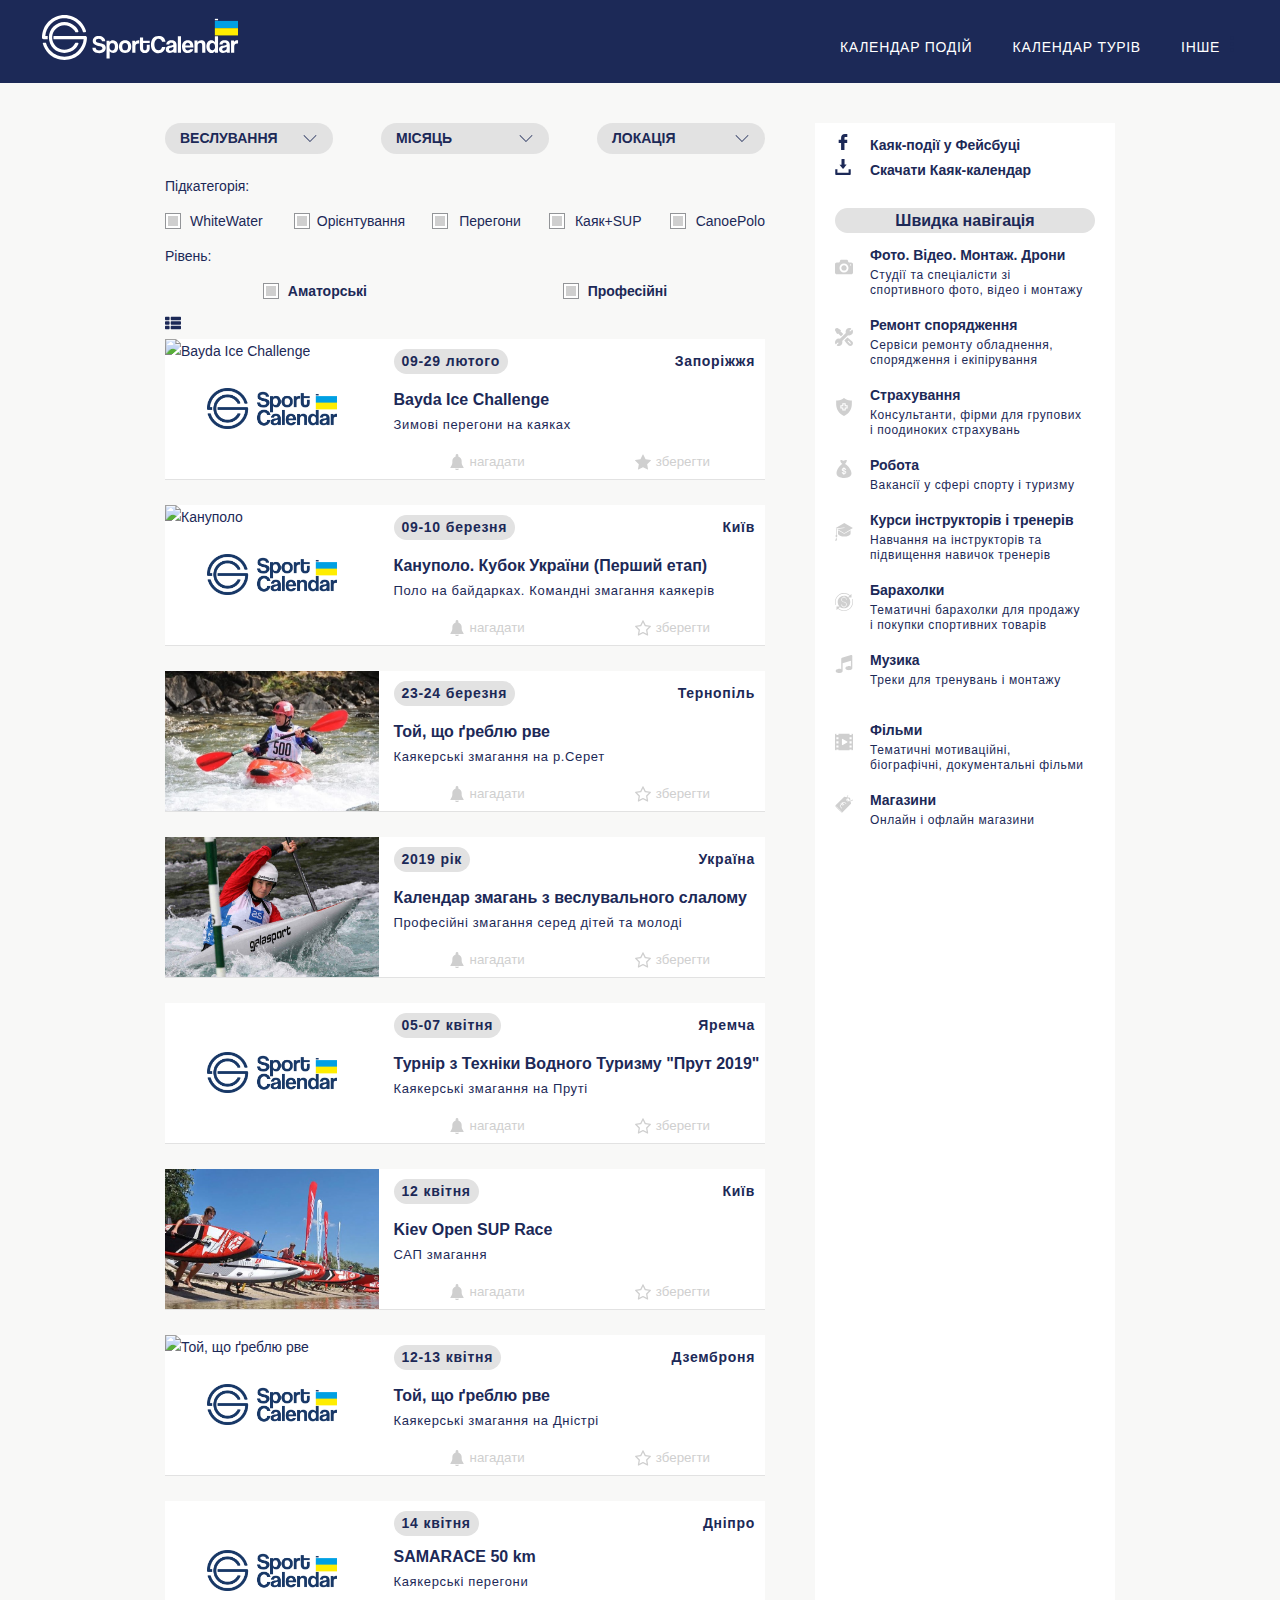
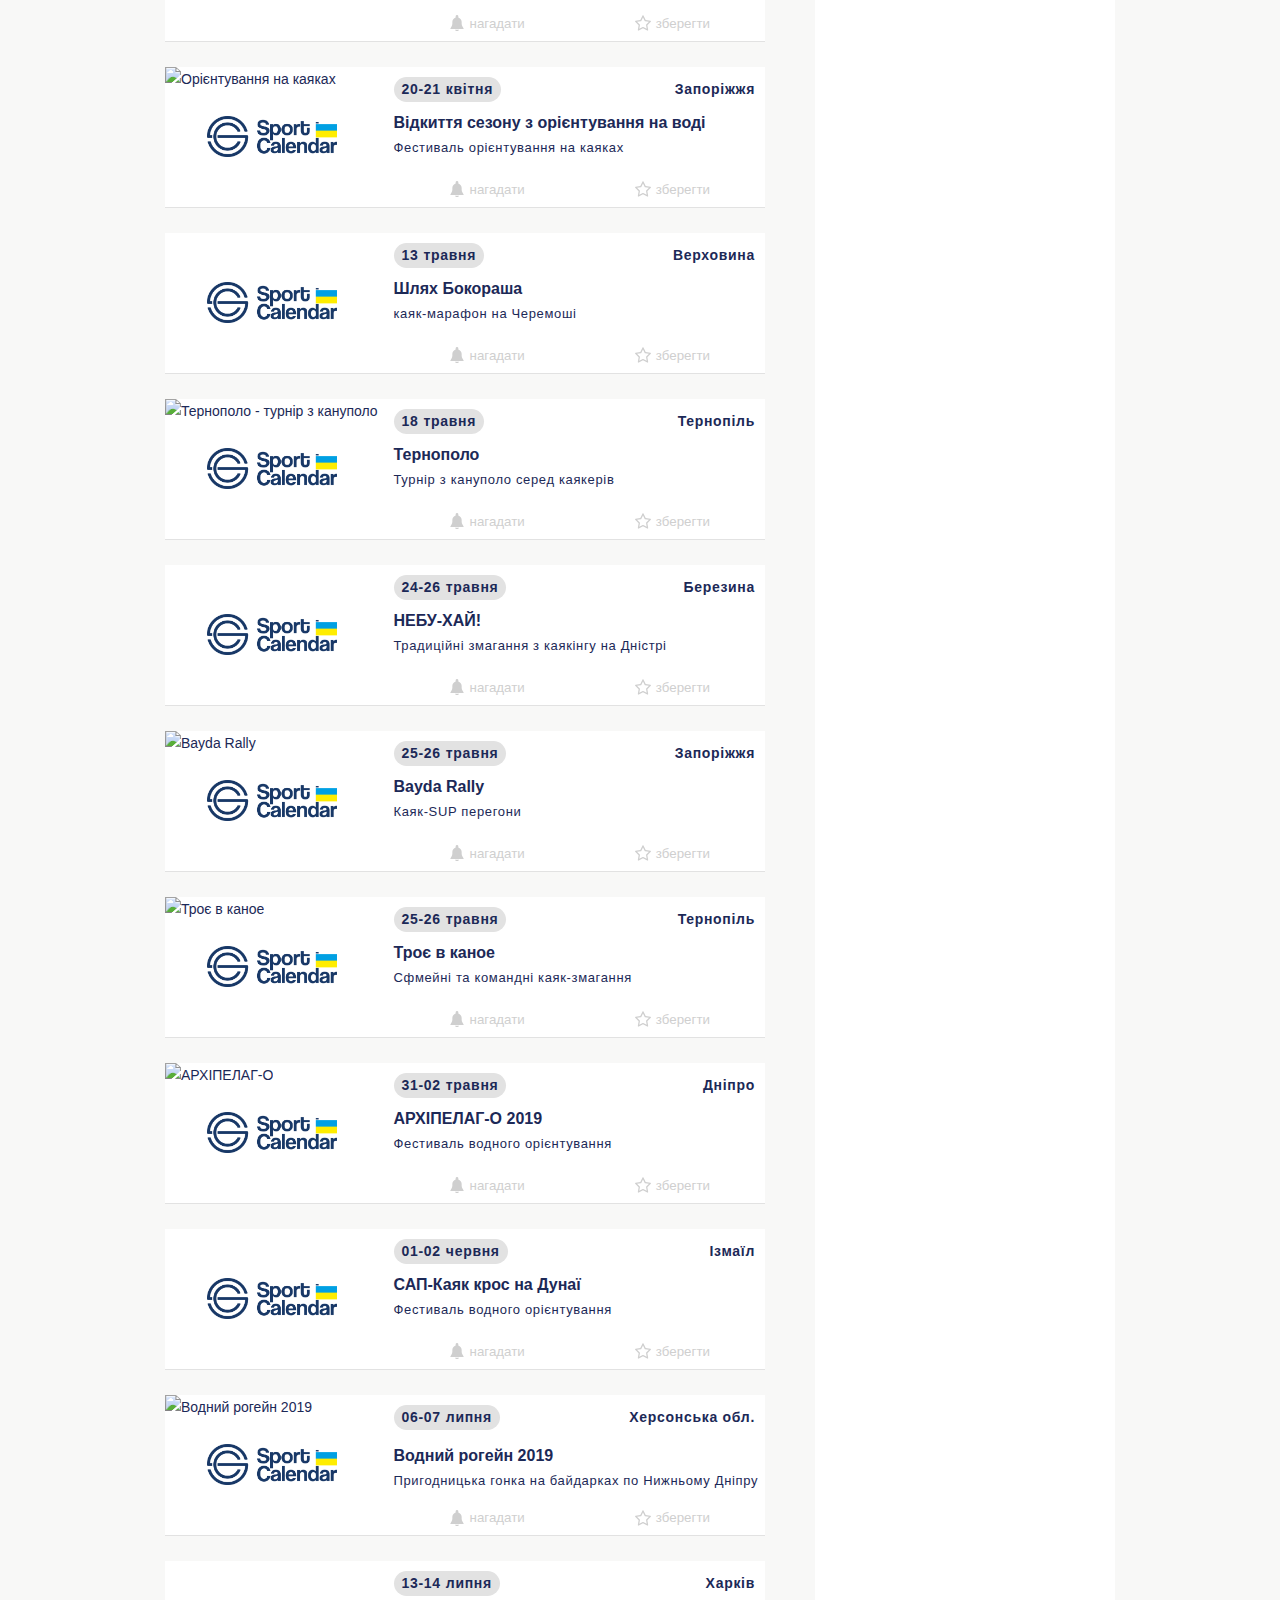
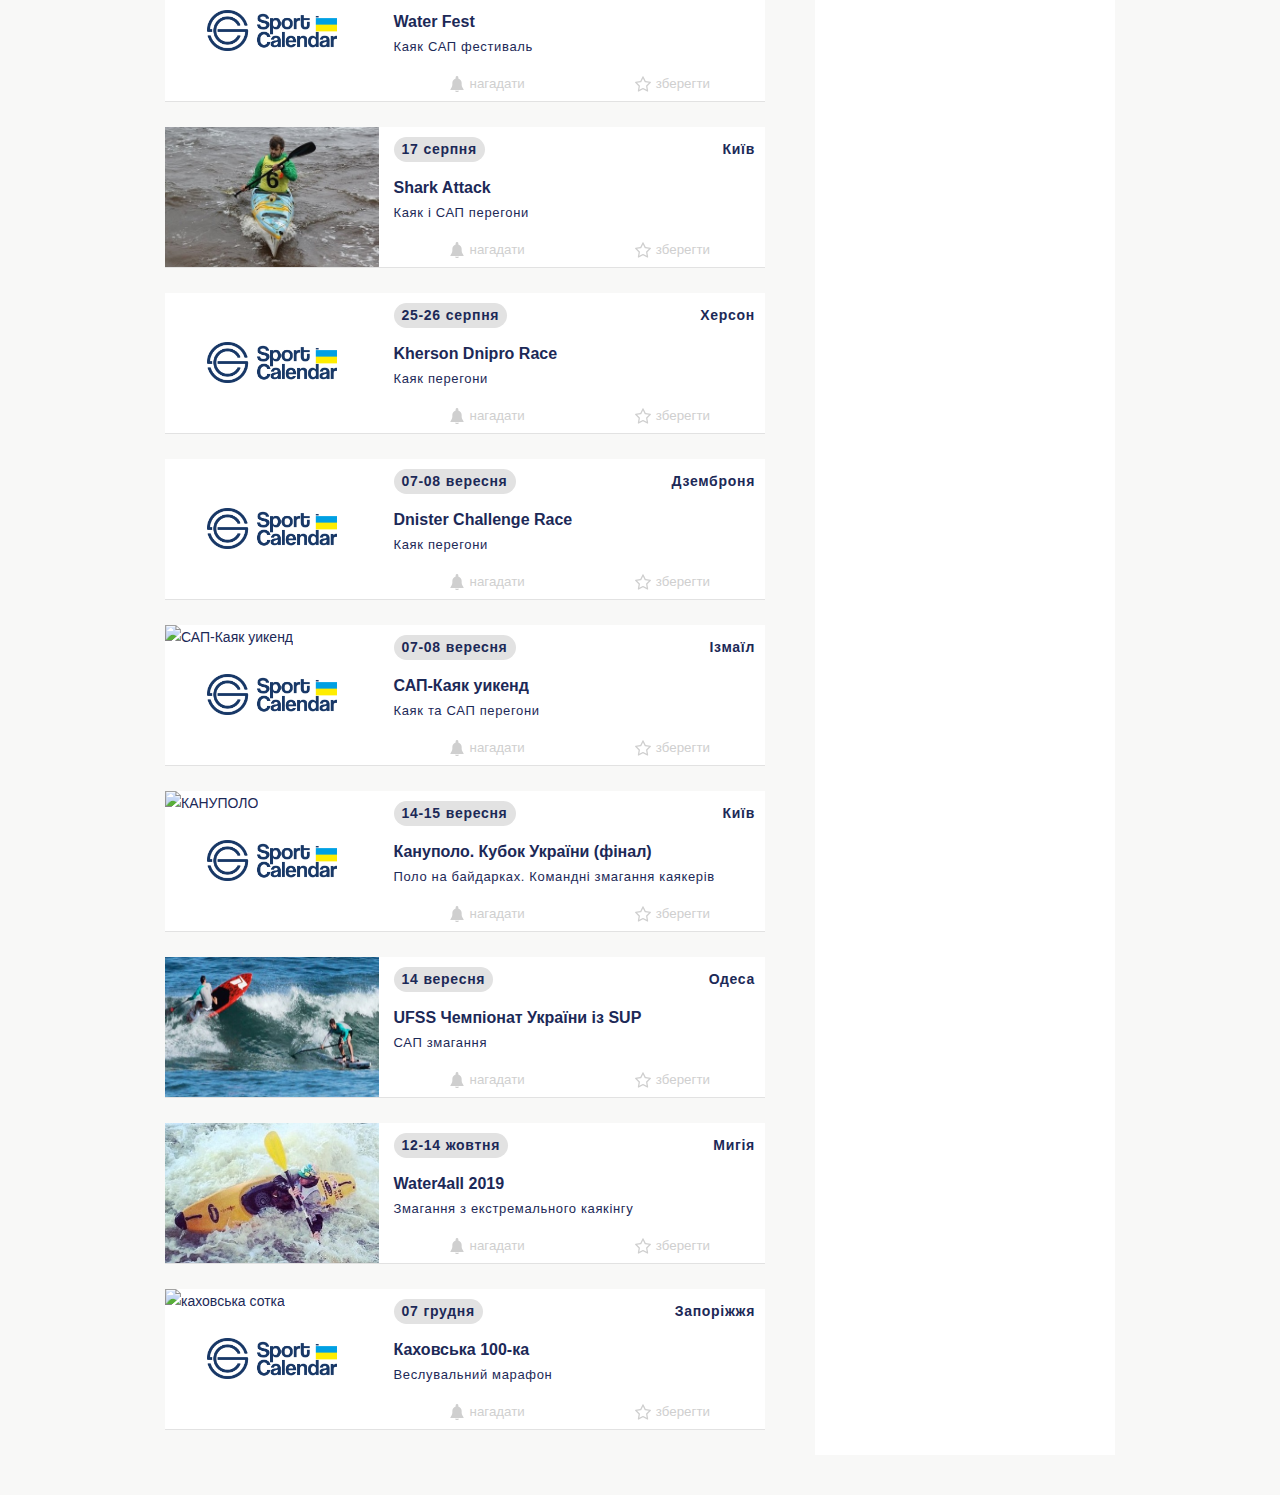
==== commit 44547bd0: "date mob: inline-block" ====
--- a/index.html
+++ b/index.html
@@ -291,7 +291,7 @@
                         <div class="topEventContent">
                             <div class="dateContent "> 
                                 <strong>09-29</strong>
-                                <p>лют</p>
+                                <p>лютого</p>
                             </div>
                             <div class="locationContent ">
                                 <!-- <svg class="icon" version="1.0" xmlns="http://www.w3.org/2000/svg"  viewBox="0 0 830.000000 1280.000000" preserveAspectRatio="xMidYMid meet"><g transform="translate(0.000000,1280.000000) scale(0.100000,-0.100000)" stroke="none"><path d="M3855 12789 c-555 -44 -1043 -176 -1530 -414 -1457 -712 -2370 -2223 -2322 -3840 19 -605 152 -1155 406 -1680 109 -225 183 -353 331 -575 65 -96 856 -1369 1760 -2827 903 -1459 1646 -2653 1650 -2653 4 0 747 1194 1650 2652 904 1459 1695 2732 1760 2828 148 222 222 350 331 575 421 869 520 1869 279 2821 -244 958 -822 1795 -1640 2371 -696 491 -1551 759 -2404 752 -94 -1 -216 -5 -271 -10z m635 -1764 c440 -80 813 -271 1120 -575 769 -761 825 -1980 130 -2812 -335 -402 -817 -663 -1344 -728 -114 -14 -378 -14 -492 0 -853 105 -1550 715 -1764 1544 -141 545 -52 1136 243 1613 330 531 862 876 1497 968 130 19 481 13 610 -10z"/></g></svg> -->
@@ -327,7 +327,7 @@
                         <div class="topEventContent">                             
                             <div class="dateContent "> 
                                 <strong>09-10 </strong>
-                                <p>бер</p>
+                                <p>березня</p>
                             </div> 
                             <div class="locationContent">
                                 <!-- <svg class="icon" version="1.0" xmlns="http://www.w3.org/2000/svg"  viewBox="0 0 830.000000 1280.000000" preserveAspectRatio="xMidYMid meet"><g transform="translate(0.000000,1280.000000) scale(0.100000,-0.100000)" stroke="none"><path d="M3855 12789 c-555 -44 -1043 -176 -1530 -414 -1457 -712 -2370 -2223 -2322 -3840 19 -605 152 -1155 406 -1680 109 -225 183 -353 331 -575 65 -96 856 -1369 1760 -2827 903 -1459 1646 -2653 1650 -2653 4 0 747 1194 1650 2652 904 1459 1695 2732 1760 2828 148 222 222 350 331 575 421 869 520 1869 279 2821 -244 958 -822 1795 -1640 2371 -696 491 -1551 759 -2404 752 -94 -1 -216 -5 -271 -10z m635 -1764 c440 -80 813 -271 1120 -575 769 -761 825 -1980 130 -2812 -335 -402 -817 -663 -1344 -728 -114 -14 -378 -14 -492 0 -853 105 -1550 715 -1764 1544 -141 545 -52 1136 243 1613 330 531 862 876 1497 968 130 19 481 13 610 -10z"/></g></svg> -->
@@ -360,7 +360,7 @@
                         <div class="topEventContent">   
                             <div class="dateContent "> 
                                 <strong>23-24 </strong>
-                                <p>бер</p>
+                                <p>березня</p>
                             </div>
                             <div class="locationContent">
                                 <!-- <svg class="icon" version="1.0" xmlns="http://www.w3.org/2000/svg"  viewBox="0 0 830.000000 1280.000000" preserveAspectRatio="xMidYMid meet"><g transform="translate(0.000000,1280.000000) scale(0.100000,-0.100000)" stroke="none"><path d="M3855 12789 c-555 -44 -1043 -176 -1530 -414 -1457 -712 -2370 -2223 -2322 -3840 19 -605 152 -1155 406 -1680 109 -225 183 -353 331 -575 65 -96 856 -1369 1760 -2827 903 -1459 1646 -2653 1650 -2653 4 0 747 1194 1650 2652 904 1459 1695 2732 1760 2828 148 222 222 350 331 575 421 869 520 1869 279 2821 -244 958 -822 1795 -1640 2371 -696 491 -1551 759 -2404 752 -94 -1 -216 -5 -271 -10z m635 -1764 c440 -80 813 -271 1120 -575 769 -761 825 -1980 130 -2812 -335 -402 -817 -663 -1344 -728 -114 -14 -378 -14 -492 0 -853 105 -1550 715 -1764 1544 -141 545 -52 1136 243 1613 330 531 862 876 1497 968 130 19 481 13 610 -10z"/></g></svg> -->
@@ -426,7 +426,7 @@
                         <div class="topEventContent"> 
                             <div class="dateContent "> 
                                 <strong>05-07 </strong>
-                                <p>кві</p>
+                                <p>квітня</p>
                             </div>
                             <div class="locationContent ">
                                 <!-- <svg class="icon" version="1.0" xmlns="http://www.w3.org/2000/svg"  viewBox="0 0 830.000000 1280.000000" preserveAspectRatio="xMidYMid meet"><g transform="translate(0.000000,1280.000000) scale(0.100000,-0.100000)" stroke="none"><path d="M3855 12789 c-555 -44 -1043 -176 -1530 -414 -1457 -712 -2370 -2223 -2322 -3840 19 -605 152 -1155 406 -1680 109 -225 183 -353 331 -575 65 -96 856 -1369 1760 -2827 903 -1459 1646 -2653 1650 -2653 4 0 747 1194 1650 2652 904 1459 1695 2732 1760 2828 148 222 222 350 331 575 421 869 520 1869 279 2821 -244 958 -822 1795 -1640 2371 -696 491 -1551 759 -2404 752 -94 -1 -216 -5 -271 -10z m635 -1764 c440 -80 813 -271 1120 -575 769 -761 825 -1980 130 -2812 -335 -402 -817 -663 -1344 -728 -114 -14 -378 -14 -492 0 -853 105 -1550 715 -1764 1544 -141 545 -52 1136 243 1613 330 531 862 876 1497 968 130 19 481 13 610 -10z"/></g></svg> -->
@@ -461,7 +461,7 @@
                         <div class="topEventContent"> 
                             <div class="dateContent "> 
                                 <strong>12</strong>
-                                <p>кві</p>
+                                <p>квітня</p>
                             </div>
                             <div class="locationContent ">
                                 <!-- <svg class="icon" version="1.0" xmlns="http://www.w3.org/2000/svg"  viewBox="0 0 830.000000 1280.000000" preserveAspectRatio="xMidYMid meet"><g transform="translate(0.000000,1280.000000) scale(0.100000,-0.100000)" stroke="none"><path d="M3855 12789 c-555 -44 -1043 -176 -1530 -414 -1457 -712 -2370 -2223 -2322 -3840 19 -605 152 -1155 406 -1680 109 -225 183 -353 331 -575 65 -96 856 -1369 1760 -2827 903 -1459 1646 -2653 1650 -2653 4 0 747 1194 1650 2652 904 1459 1695 2732 1760 2828 148 222 222 350 331 575 421 869 520 1869 279 2821 -244 958 -822 1795 -1640 2371 -696 491 -1551 759 -2404 752 -94 -1 -216 -5 -271 -10z m635 -1764 c440 -80 813 -271 1120 -575 769 -761 825 -1980 130 -2812 -335 -402 -817 -663 -1344 -728 -114 -14 -378 -14 -492 0 -853 105 -1550 715 -1764 1544 -141 545 -52 1136 243 1613 330 531 862 876 1497 968 130 19 481 13 610 -10z"/></g></svg> -->
@@ -496,7 +496,7 @@
                         <div class="topEventContent"> 
                             <div class="dateContent "> 
                                 <strong>12-13 </strong>
-                                <p>кві</p>
+                                <p>квітня</p>
                             </div>
                             <div class="locationContent ">
                                 <!-- <svg class="icon" version="1.0" xmlns="http://www.w3.org/2000/svg"  viewBox="0 0 830.000000 1280.000000" preserveAspectRatio="xMidYMid meet"><g transform="translate(0.000000,1280.000000) scale(0.100000,-0.100000)" stroke="none"><path d="M3855 12789 c-555 -44 -1043 -176 -1530 -414 -1457 -712 -2370 -2223 -2322 -3840 19 -605 152 -1155 406 -1680 109 -225 183 -353 331 -575 65 -96 856 -1369 1760 -2827 903 -1459 1646 -2653 1650 -2653 4 0 747 1194 1650 2652 904 1459 1695 2732 1760 2828 148 222 222 350 331 575 421 869 520 1869 279 2821 -244 958 -822 1795 -1640 2371 -696 491 -1551 759 -2404 752 -94 -1 -216 -5 -271 -10z m635 -1764 c440 -80 813 -271 1120 -575 769 -761 825 -1980 130 -2812 -335 -402 -817 -663 -1344 -728 -114 -14 -378 -14 -492 0 -853 105 -1550 715 -1764 1544 -141 545 -52 1136 243 1613 330 531 862 876 1497 968 130 19 481 13 610 -10z"/></g></svg> -->
@@ -531,7 +531,7 @@
                         <div class="topEventContent">
                             <div class="dateContent "> 
                                 <strong>14 </strong>
-                                <p>кві</p>
+                                <p>квітня</p>
                             </div>
                             <div class="locationContent ">
                                 <!-- <svg class="icon" version="1.0" xmlns="http://www.w3.org/2000/svg"  viewBox="0 0 830.000000 1280.000000" preserveAspectRatio="xMidYMid meet"><g transform="translate(0.000000,1280.000000) scale(0.100000,-0.100000)" stroke="none"><path d="M3855 12789 c-555 -44 -1043 -176 -1530 -414 -1457 -712 -2370 -2223 -2322 -3840 19 -605 152 -1155 406 -1680 109 -225 183 -353 331 -575 65 -96 856 -1369 1760 -2827 903 -1459 1646 -2653 1650 -2653 4 0 747 1194 1650 2652 904 1459 1695 2732 1760 2828 148 222 222 350 331 575 421 869 520 1869 279 2821 -244 958 -822 1795 -1640 2371 -696 491 -1551 759 -2404 752 -94 -1 -216 -5 -271 -10z m635 -1764 c440 -80 813 -271 1120 -575 769 -761 825 -1980 130 -2812 -335 -402 -817 -663 -1344 -728 -114 -14 -378 -14 -492 0 -853 105 -1550 715 -1764 1544 -141 545 -52 1136 243 1613 330 531 862 876 1497 968 130 19 481 13 610 -10z"/></g></svg> -->
@@ -566,7 +566,7 @@
                         <div class="topEventContent">                            
                             <div class="dateContent "> 
                                 <strong>20-21 </strong>
-                                <p>кві</p>
+                                <p>квітня</p>
                             </div>
                             <div class="locationContent ">
                                 <!-- <svg class="icon" version="1.0" xmlns="http://www.w3.org/2000/svg"  viewBox="0 0 830.000000 1280.000000" preserveAspectRatio="xMidYMid meet"><g transform="translate(0.000000,1280.000000) scale(0.100000,-0.100000)" stroke="none"><path d="M3855 12789 c-555 -44 -1043 -176 -1530 -414 -1457 -712 -2370 -2223 -2322 -3840 19 -605 152 -1155 406 -1680 109 -225 183 -353 331 -575 65 -96 856 -1369 1760 -2827 903 -1459 1646 -2653 1650 -2653 4 0 747 1194 1650 2652 904 1459 1695 2732 1760 2828 148 222 222 350 331 575 421 869 520 1869 279 2821 -244 958 -822 1795 -1640 2371 -696 491 -1551 759 -2404 752 -94 -1 -216 -5 -271 -10z m635 -1764 c440 -80 813 -271 1120 -575 769 -761 825 -1980 130 -2812 -335 -402 -817 -663 -1344 -728 -114 -14 -378 -14 -492 0 -853 105 -1550 715 -1764 1544 -141 545 -52 1136 243 1613 330 531 862 876 1497 968 130 19 481 13 610 -10z"/></g></svg> -->
@@ -601,7 +601,7 @@
                         <div class="topEventContent">
                             <div class="dateContent "> 
                                 <strong>13 </strong>
-                                <p>тра</p>
+                                <p>травня</p>
                             </div>
                             <div class="locationContent ">
                                 <!-- <svg class="icon" version="1.0" xmlns="http://www.w3.org/2000/svg"  viewBox="0 0 830.000000 1280.000000" preserveAspectRatio="xMidYMid meet"><g transform="translate(0.000000,1280.000000) scale(0.100000,-0.100000)" stroke="none"><path d="M3855 12789 c-555 -44 -1043 -176 -1530 -414 -1457 -712 -2370 -2223 -2322 -3840 19 -605 152 -1155 406 -1680 109 -225 183 -353 331 -575 65 -96 856 -1369 1760 -2827 903 -1459 1646 -2653 1650 -2653 4 0 747 1194 1650 2652 904 1459 1695 2732 1760 2828 148 222 222 350 331 575 421 869 520 1869 279 2821 -244 958 -822 1795 -1640 2371 -696 491 -1551 759 -2404 752 -94 -1 -216 -5 -271 -10z m635 -1764 c440 -80 813 -271 1120 -575 769 -761 825 -1980 130 -2812 -335 -402 -817 -663 -1344 -728 -114 -14 -378 -14 -492 0 -853 105 -1550 715 -1764 1544 -141 545 -52 1136 243 1613 330 531 862 876 1497 968 130 19 481 13 610 -10z"/></g></svg> -->
@@ -636,7 +636,7 @@
                         <div class="topEventContent">
                             <div class="dateContent "> 
                                 <strong>18 </strong>
-                                <p>тра</p>
+                                <p>травня</p>
                             </div>
                             <div class="locationContent ">
                                 <!-- <svg class="icon" version="1.0" xmlns="http://www.w3.org/2000/svg"  viewBox="0 0 830.000000 1280.000000" preserveAspectRatio="xMidYMid meet"><g transform="translate(0.000000,1280.000000) scale(0.100000,-0.100000)" stroke="none"><path d="M3855 12789 c-555 -44 -1043 -176 -1530 -414 -1457 -712 -2370 -2223 -2322 -3840 19 -605 152 -1155 406 -1680 109 -225 183 -353 331 -575 65 -96 856 -1369 1760 -2827 903 -1459 1646 -2653 1650 -2653 4 0 747 1194 1650 2652 904 1459 1695 2732 1760 2828 148 222 222 350 331 575 421 869 520 1869 279 2821 -244 958 -822 1795 -1640 2371 -696 491 -1551 759 -2404 752 -94 -1 -216 -5 -271 -10z m635 -1764 c440 -80 813 -271 1120 -575 769 -761 825 -1980 130 -2812 -335 -402 -817 -663 -1344 -728 -114 -14 -378 -14 -492 0 -853 105 -1550 715 -1764 1544 -141 545 -52 1136 243 1613 330 531 862 876 1497 968 130 19 481 13 610 -10z"/></g></svg> -->
@@ -671,7 +671,7 @@
                         <div class="topEventContent">
                             <div class="dateContent "> 
                                 <strong>24-26</strong>
-                                <p>тра</p>
+                                <p>травня</p>
                             </div>
                             <div class="locationContent ">
                                 <!-- <svg class="icon" version="1.0" xmlns="http://www.w3.org/2000/svg"  viewBox="0 0 830.000000 1280.000000" preserveAspectRatio="xMidYMid meet"><g transform="translate(0.000000,1280.000000) scale(0.100000,-0.100000)" stroke="none"><path d="M3855 12789 c-555 -44 -1043 -176 -1530 -414 -1457 -712 -2370 -2223 -2322 -3840 19 -605 152 -1155 406 -1680 109 -225 183 -353 331 -575 65 -96 856 -1369 1760 -2827 903 -1459 1646 -2653 1650 -2653 4 0 747 1194 1650 2652 904 1459 1695 2732 1760 2828 148 222 222 350 331 575 421 869 520 1869 279 2821 -244 958 -822 1795 -1640 2371 -696 491 -1551 759 -2404 752 -94 -1 -216 -5 -271 -10z m635 -1764 c440 -80 813 -271 1120 -575 769 -761 825 -1980 130 -2812 -335 -402 -817 -663 -1344 -728 -114 -14 -378 -14 -492 0 -853 105 -1550 715 -1764 1544 -141 545 -52 1136 243 1613 330 531 862 876 1497 968 130 19 481 13 610 -10z"/></g></svg> -->
@@ -706,7 +706,7 @@
                         <div class="topEventContent">
                             <div class="dateContent "> 
                                 <strong>25-26 </strong>
-                                <p>тра</p>
+                                <p>травня</p>
                             </div>
                             <div class="locationContent ">
                                 <!-- <svg class="icon" version="1.0" xmlns="http://www.w3.org/2000/svg"  viewBox="0 0 830.000000 1280.000000" preserveAspectRatio="xMidYMid meet"><g transform="translate(0.000000,1280.000000) scale(0.100000,-0.100000)" stroke="none"><path d="M3855 12789 c-555 -44 -1043 -176 -1530 -414 -1457 -712 -2370 -2223 -2322 -3840 19 -605 152 -1155 406 -1680 109 -225 183 -353 331 -575 65 -96 856 -1369 1760 -2827 903 -1459 1646 -2653 1650 -2653 4 0 747 1194 1650 2652 904 1459 1695 2732 1760 2828 148 222 222 350 331 575 421 869 520 1869 279 2821 -244 958 -822 1795 -1640 2371 -696 491 -1551 759 -2404 752 -94 -1 -216 -5 -271 -10z m635 -1764 c440 -80 813 -271 1120 -575 769 -761 825 -1980 130 -2812 -335 -402 -817 -663 -1344 -728 -114 -14 -378 -14 -492 0 -853 105 -1550 715 -1764 1544 -141 545 -52 1136 243 1613 330 531 862 876 1497 968 130 19 481 13 610 -10z"/></g></svg> -->
@@ -741,7 +741,7 @@
                         <div class="topEventContent">
                             <div class="dateContent "> 
                                 <strong>25-26 </strong>
-                                <p>тра</p>
+                                <p>травня</p>
                             </div>
                             <div class="locationContent ">
                                 <!-- <svg class="icon" version="1.0" xmlns="http://www.w3.org/2000/svg"  viewBox="0 0 830.000000 1280.000000" preserveAspectRatio="xMidYMid meet"><g transform="translate(0.000000,1280.000000) scale(0.100000,-0.100000)" stroke="none"><path d="M3855 12789 c-555 -44 -1043 -176 -1530 -414 -1457 -712 -2370 -2223 -2322 -3840 19 -605 152 -1155 406 -1680 109 -225 183 -353 331 -575 65 -96 856 -1369 1760 -2827 903 -1459 1646 -2653 1650 -2653 4 0 747 1194 1650 2652 904 1459 1695 2732 1760 2828 148 222 222 350 331 575 421 869 520 1869 279 2821 -244 958 -822 1795 -1640 2371 -696 491 -1551 759 -2404 752 -94 -1 -216 -5 -271 -10z m635 -1764 c440 -80 813 -271 1120 -575 769 -761 825 -1980 130 -2812 -335 -402 -817 -663 -1344 -728 -114 -14 -378 -14 -492 0 -853 105 -1550 715 -1764 1544 -141 545 -52 1136 243 1613 330 531 862 876 1497 968 130 19 481 13 610 -10z"/></g></svg> -->
@@ -776,7 +776,7 @@
                         <div class="topEventContent">
                             <div class="dateContent "> 
                                 <strong>31-02 </strong>
-                                <p>тра</p>
+                                <p>травня</p>
                             </div>
                             <div class="locationContent ">
                                 <!-- <svg class="icon" version="1.0" xmlns="http://www.w3.org/2000/svg"  viewBox="0 0 830.000000 1280.000000" preserveAspectRatio="xMidYMid meet"><g transform="translate(0.000000,1280.000000) scale(0.100000,-0.100000)" stroke="none"><path d="M3855 12789 c-555 -44 -1043 -176 -1530 -414 -1457 -712 -2370 -2223 -2322 -3840 19 -605 152 -1155 406 -1680 109 -225 183 -353 331 -575 65 -96 856 -1369 1760 -2827 903 -1459 1646 -2653 1650 -2653 4 0 747 1194 1650 2652 904 1459 1695 2732 1760 2828 148 222 222 350 331 575 421 869 520 1869 279 2821 -244 958 -822 1795 -1640 2371 -696 491 -1551 759 -2404 752 -94 -1 -216 -5 -271 -10z m635 -1764 c440 -80 813 -271 1120 -575 769 -761 825 -1980 130 -2812 -335 -402 -817 -663 -1344 -728 -114 -14 -378 -14 -492 0 -853 105 -1550 715 -1764 1544 -141 545 -52 1136 243 1613 330 531 862 876 1497 968 130 19 481 13 610 -10z"/></g></svg> -->
@@ -811,7 +811,7 @@
                         <div class="topEventContent">
                             <div class="dateContent "> 
                                 <strong>01-02 </strong>
-                                <p>чер</p>
+                                <p>червня</p>
                             </div>
                             <div class="locationContent ">
                                 <!-- <svg class="icon" version="1.0" xmlns="http://www.w3.org/2000/svg"  viewBox="0 0 830.000000 1280.000000" preserveAspectRatio="xMidYMid meet"><g transform="translate(0.000000,1280.000000) scale(0.100000,-0.100000)" stroke="none"><path d="M3855 12789 c-555 -44 -1043 -176 -1530 -414 -1457 -712 -2370 -2223 -2322 -3840 19 -605 152 -1155 406 -1680 109 -225 183 -353 331 -575 65 -96 856 -1369 1760 -2827 903 -1459 1646 -2653 1650 -2653 4 0 747 1194 1650 2652 904 1459 1695 2732 1760 2828 148 222 222 350 331 575 421 869 520 1869 279 2821 -244 958 -822 1795 -1640 2371 -696 491 -1551 759 -2404 752 -94 -1 -216 -5 -271 -10z m635 -1764 c440 -80 813 -271 1120 -575 769 -761 825 -1980 130 -2812 -335 -402 -817 -663 -1344 -728 -114 -14 -378 -14 -492 0 -853 105 -1550 715 -1764 1544 -141 545 -52 1136 243 1613 330 531 862 876 1497 968 130 19 481 13 610 -10z"/></g></svg> -->
@@ -846,7 +846,7 @@
                         <div class="topEventContent">
                             <div class="dateContent "> 
                                 <strong>06-07 </strong>
-                                <p>лип</p>
+                                <p>липня</p>
                             </div>
                             <div class="locationContent ">
                                 <!-- <svg class="icon" version="1.0" xmlns="http://www.w3.org/2000/svg"  viewBox="0 0 830.000000 1280.000000" preserveAspectRatio="xMidYMid meet"><g transform="translate(0.000000,1280.000000) scale(0.100000,-0.100000)" stroke="none"><path d="M3855 12789 c-555 -44 -1043 -176 -1530 -414 -1457 -712 -2370 -2223 -2322 -3840 19 -605 152 -1155 406 -1680 109 -225 183 -353 331 -575 65 -96 856 -1369 1760 -2827 903 -1459 1646 -2653 1650 -2653 4 0 747 1194 1650 2652 904 1459 1695 2732 1760 2828 148 222 222 350 331 575 421 869 520 1869 279 2821 -244 958 -822 1795 -1640 2371 -696 491 -1551 759 -2404 752 -94 -1 -216 -5 -271 -10z m635 -1764 c440 -80 813 -271 1120 -575 769 -761 825 -1980 130 -2812 -335 -402 -817 -663 -1344 -728 -114 -14 -378 -14 -492 0 -853 105 -1550 715 -1764 1544 -141 545 -52 1136 243 1613 330 531 862 876 1497 968 130 19 481 13 610 -10z"/></g></svg> -->
@@ -880,7 +880,7 @@
                         <div class="topEventContent">
                             <div class="dateContent "> 
                                 <strong>13-14 </strong>
-                                <p>лип</p>
+                                <p>липня</p>
                             </div>
                             <div class="locationContent ">
                                 <!-- <svg class="icon" version="1.0" xmlns="http://www.w3.org/2000/svg"  viewBox="0 0 830.000000 1280.000000" preserveAspectRatio="xMidYMid meet"><g transform="translate(0.000000,1280.000000) scale(0.100000,-0.100000)" stroke="none"><path d="M3855 12789 c-555 -44 -1043 -176 -1530 -414 -1457 -712 -2370 -2223 -2322 -3840 19 -605 152 -1155 406 -1680 109 -225 183 -353 331 -575 65 -96 856 -1369 1760 -2827 903 -1459 1646 -2653 1650 -2653 4 0 747 1194 1650 2652 904 1459 1695 2732 1760 2828 148 222 222 350 331 575 421 869 520 1869 279 2821 -244 958 -822 1795 -1640 2371 -696 491 -1551 759 -2404 752 -94 -1 -216 -5 -271 -10z m635 -1764 c440 -80 813 -271 1120 -575 769 -761 825 -1980 130 -2812 -335 -402 -817 -663 -1344 -728 -114 -14 -378 -14 -492 0 -853 105 -1550 715 -1764 1544 -141 545 -52 1136 243 1613 330 531 862 876 1497 968 130 19 481 13 610 -10z"/></g></svg> -->
@@ -914,7 +914,7 @@
                         <div class="topEventContent">                
                             <div class="dateContent "> 
                                 <strong>17 </strong>
-                                <p>сер</p>
+                                <p>серпня</p>
                             </div>
                             <div class="locationContent ">
                                 <!-- <svg class="icon" version="1.0" xmlns="http://www.w3.org/2000/svg"  viewBox="0 0 830.000000 1280.000000" preserveAspectRatio="xMidYMid meet"><g transform="translate(0.000000,1280.000000) scale(0.100000,-0.100000)" stroke="none"><path d="M3855 12789 c-555 -44 -1043 -176 -1530 -414 -1457 -712 -2370 -2223 -2322 -3840 19 -605 152 -1155 406 -1680 109 -225 183 -353 331 -575 65 -96 856 -1369 1760 -2827 903 -1459 1646 -2653 1650 -2653 4 0 747 1194 1650 2652 904 1459 1695 2732 1760 2828 148 222 222 350 331 575 421 869 520 1869 279 2821 -244 958 -822 1795 -1640 2371 -696 491 -1551 759 -2404 752 -94 -1 -216 -5 -271 -10z m635 -1764 c440 -80 813 -271 1120 -575 769 -761 825 -1980 130 -2812 -335 -402 -817 -663 -1344 -728 -114 -14 -378 -14 -492 0 -853 105 -1550 715 -1764 1544 -141 545 -52 1136 243 1613 330 531 862 876 1497 968 130 19 481 13 610 -10z"/></g></svg> -->
@@ -948,7 +948,7 @@
                         <div class="topEventContent">                
                             <div class="dateContent "> 
                                 <strong>25-26 </strong>
-                                <p>сер</p>
+                                <p>серпня</p>
                             </div>
                             <div class="locationContent ">
                                 <!-- <svg class="icon" version="1.0" xmlns="http://www.w3.org/2000/svg"  viewBox="0 0 830.000000 1280.000000" preserveAspectRatio="xMidYMid meet"><g transform="translate(0.000000,1280.000000) scale(0.100000,-0.100000)" stroke="none"><path d="M3855 12789 c-555 -44 -1043 -176 -1530 -414 -1457 -712 -2370 -2223 -2322 -3840 19 -605 152 -1155 406 -1680 109 -225 183 -353 331 -575 65 -96 856 -1369 1760 -2827 903 -1459 1646 -2653 1650 -2653 4 0 747 1194 1650 2652 904 1459 1695 2732 1760 2828 148 222 222 350 331 575 421 869 520 1869 279 2821 -244 958 -822 1795 -1640 2371 -696 491 -1551 759 -2404 752 -94 -1 -216 -5 -271 -10z m635 -1764 c440 -80 813 -271 1120 -575 769 -761 825 -1980 130 -2812 -335 -402 -817 -663 -1344 -728 -114 -14 -378 -14 -492 0 -853 105 -1550 715 -1764 1544 -141 545 -52 1136 243 1613 330 531 862 876 1497 968 130 19 481 13 610 -10z"/></g></svg> -->
@@ -982,7 +982,7 @@
                         <div class="topEventContent">            
                             <div class="dateContent "> 
                                 <strong>07-08 </strong>
-                                <p>вер</p>
+                                <p>вересня</p>
                             </div>
                             <div class="locationContent ">
                                 <!-- <svg class="icon" version="1.0" xmlns="http://www.w3.org/2000/svg"  viewBox="0 0 830.000000 1280.000000" preserveAspectRatio="xMidYMid meet"><g transform="translate(0.000000,1280.000000) scale(0.100000,-0.100000)" stroke="none"><path d="M3855 12789 c-555 -44 -1043 -176 -1530 -414 -1457 -712 -2370 -2223 -2322 -3840 19 -605 152 -1155 406 -1680 109 -225 183 -353 331 -575 65 -96 856 -1369 1760 -2827 903 -1459 1646 -2653 1650 -2653 4 0 747 1194 1650 2652 904 1459 1695 2732 1760 2828 148 222 222 350 331 575 421 869 520 1869 279 2821 -244 958 -822 1795 -1640 2371 -696 491 -1551 759 -2404 752 -94 -1 -216 -5 -271 -10z m635 -1764 c440 -80 813 -271 1120 -575 769 -761 825 -1980 130 -2812 -335 -402 -817 -663 -1344 -728 -114 -14 -378 -14 -492 0 -853 105 -1550 715 -1764 1544 -141 545 -52 1136 243 1613 330 531 862 876 1497 968 130 19 481 13 610 -10z"/></g></svg> -->
@@ -1016,7 +1016,7 @@
                         <div class="topEventContent">          
                             <div class="dateContent "> 
                                 <strong>07-08 </strong>
-                                <p>вер</p>
+                                <p>вересня</p>
                             </div>
                             <div class="locationContent ">
                                 <!-- <svg class="icon" version="1.0" xmlns="http://www.w3.org/2000/svg"  viewBox="0 0 830.000000 1280.000000" preserveAspectRatio="xMidYMid meet"><g transform="translate(0.000000,1280.000000) scale(0.100000,-0.100000)" stroke="none"><path d="M3855 12789 c-555 -44 -1043 -176 -1530 -414 -1457 -712 -2370 -2223 -2322 -3840 19 -605 152 -1155 406 -1680 109 -225 183 -353 331 -575 65 -96 856 -1369 1760 -2827 903 -1459 1646 -2653 1650 -2653 4 0 747 1194 1650 2652 904 1459 1695 2732 1760 2828 148 222 222 350 331 575 421 869 520 1869 279 2821 -244 958 -822 1795 -1640 2371 -696 491 -1551 759 -2404 752 -94 -1 -216 -5 -271 -10z m635 -1764 c440 -80 813 -271 1120 -575 769 -761 825 -1980 130 -2812 -335 -402 -817 -663 -1344 -728 -114 -14 -378 -14 -492 0 -853 105 -1550 715 -1764 1544 -141 545 -52 1136 243 1613 330 531 862 876 1497 968 130 19 481 13 610 -10z"/></g></svg> -->
@@ -1050,7 +1050,7 @@
                         <div class="topEventContent">          
                             <div class="dateContent "> 
                                 <strong>14-15</strong>
-                                <p>вер</p>
+                                <p>вересня</p>
                             </div>
                             <div class="locationContent ">
                                 <!-- <svg class="icon" version="1.0" xmlns="http://www.w3.org/2000/svg"  viewBox="0 0 830.000000 1280.000000" preserveAspectRatio="xMidYMid meet"><g transform="translate(0.000000,1280.000000) scale(0.100000,-0.100000)" stroke="none"><path d="M3855 12789 c-555 -44 -1043 -176 -1530 -414 -1457 -712 -2370 -2223 -2322 -3840 19 -605 152 -1155 406 -1680 109 -225 183 -353 331 -575 65 -96 856 -1369 1760 -2827 903 -1459 1646 -2653 1650 -2653 4 0 747 1194 1650 2652 904 1459 1695 2732 1760 2828 148 222 222 350 331 575 421 869 520 1869 279 2821 -244 958 -822 1795 -1640 2371 -696 491 -1551 759 -2404 752 -94 -1 -216 -5 -271 -10z m635 -1764 c440 -80 813 -271 1120 -575 769 -761 825 -1980 130 -2812 -335 -402 -817 -663 -1344 -728 -114 -14 -378 -14 -492 0 -853 105 -1550 715 -1764 1544 -141 545 -52 1136 243 1613 330 531 862 876 1497 968 130 19 481 13 610 -10z"/></g></svg> -->
@@ -1084,7 +1084,7 @@
                         <div class="topEventContent">          
                             <div class="dateContent "> 
                                 <strong>14</strong>
-                                <p>вер</p>
+                                <p>вересня</p>
                             </div>
                             <div class="locationContent ">
                                 <!-- <svg class="icon" version="1.0" xmlns="http://www.w3.org/2000/svg"  viewBox="0 0 830.000000 1280.000000" preserveAspectRatio="xMidYMid meet"><g transform="translate(0.000000,1280.000000) scale(0.100000,-0.100000)" stroke="none"><path d="M3855 12789 c-555 -44 -1043 -176 -1530 -414 -1457 -712 -2370 -2223 -2322 -3840 19 -605 152 -1155 406 -1680 109 -225 183 -353 331 -575 65 -96 856 -1369 1760 -2827 903 -1459 1646 -2653 1650 -2653 4 0 747 1194 1650 2652 904 1459 1695 2732 1760 2828 148 222 222 350 331 575 421 869 520 1869 279 2821 -244 958 -822 1795 -1640 2371 -696 491 -1551 759 -2404 752 -94 -1 -216 -5 -271 -10z m635 -1764 c440 -80 813 -271 1120 -575 769 -761 825 -1980 130 -2812 -335 -402 -817 -663 -1344 -728 -114 -14 -378 -14 -492 0 -853 105 -1550 715 -1764 1544 -141 545 -52 1136 243 1613 330 531 862 876 1497 968 130 19 481 13 610 -10z"/></g></svg> -->
@@ -1118,7 +1118,7 @@
                         <div class="topEventContent">        
                             <div class="dateContent "> 
                                 <strong>12-14</strong>
-                                <p>жов</p>
+                                <p>жовтня</p>
                             </div>
                             <div class="locationContent ">
                                 <!-- <svg class="icon" version="1.0" xmlns="http://www.w3.org/2000/svg"  viewBox="0 0 830.000000 1280.000000" preserveAspectRatio="xMidYMid meet"><g transform="translate(0.000000,1280.000000) scale(0.100000,-0.100000)" stroke="none"><path d="M3855 12789 c-555 -44 -1043 -176 -1530 -414 -1457 -712 -2370 -2223 -2322 -3840 19 -605 152 -1155 406 -1680 109 -225 183 -353 331 -575 65 -96 856 -1369 1760 -2827 903 -1459 1646 -2653 1650 -2653 4 0 747 1194 1650 2652 904 1459 1695 2732 1760 2828 148 222 222 350 331 575 421 869 520 1869 279 2821 -244 958 -822 1795 -1640 2371 -696 491 -1551 759 -2404 752 -94 -1 -216 -5 -271 -10z m635 -1764 c440 -80 813 -271 1120 -575 769 -761 825 -1980 130 -2812 -335 -402 -817 -663 -1344 -728 -114 -14 -378 -14 -492 0 -853 105 -1550 715 -1764 1544 -141 545 -52 1136 243 1613 330 531 862 876 1497 968 130 19 481 13 610 -10z"/></g></svg> -->
@@ -1152,7 +1152,7 @@
                         <div class="topEventContent">        
                             <div class="dateContent "> 
                                 <strong>07</strong>
-                                <p>гру</p>
+                                <p>грудня</p>
                             </div>
                             <div class="locationContent ">
                                 <!-- <svg class="icon" version="1.0" xmlns="http://www.w3.org/2000/svg"  viewBox="0 0 830.000000 1280.000000" preserveAspectRatio="xMidYMid meet"><g transform="translate(0.000000,1280.000000) scale(0.100000,-0.100000)" stroke="none"><path d="M3855 12789 c-555 -44 -1043 -176 -1530 -414 -1457 -712 -2370 -2223 -2322 -3840 19 -605 152 -1155 406 -1680 109 -225 183 -353 331 -575 65 -96 856 -1369 1760 -2827 903 -1459 1646 -2653 1650 -2653 4 0 747 1194 1650 2652 904 1459 1695 2732 1760 2828 148 222 222 350 331 575 421 869 520 1869 279 2821 -244 958 -822 1795 -1640 2371 -696 491 -1551 759 -2404 752 -94 -1 -216 -5 -271 -10z m635 -1764 c440 -80 813 -271 1120 -575 769 -761 825 -1980 130 -2812 -335 -402 -817 -663 -1344 -728 -114 -14 -378 -14 -492 0 -853 105 -1550 715 -1764 1544 -141 545 -52 1136 243 1613 330 531 862 876 1497 968 130 19 481 13 610 -10z"/></g></svg> -->
--- a/listContent.css
+++ b/listContent.css
@@ -10,45 +10,47 @@
 		outline: none;
 		background: var(--bg_lightgrey)
 	}
-
-/*List Grid*/
-.listGrid svg{
-	margin: 7px 5px 0 0;
-	}
+/*checkbox view*/
 	.checkboxMenu{
-	display: flex;
-	justify-content: space-between;
-	padding: 10px 0;
-}
-/*filter checkbox*/
-.checkbox{
-	text-transform: uppercase;
-	display: flex;
-	padding: 0;
-	align-items: center;
-	position:relative;
-	padding-left:25px;
-	font-size: 13px;
-}
-.checkbox input[type=checkbox] {
-	display:none;
-}
-.checkbox label:after {
-	content:'';
-	display:block;
-	height:12px;
-	width:12px;
-	outline:1px solid #939598;
-	position:absolute;
-	top:20%;
-	right: 85%;
-}
-.checkbox input[type=checkbox]:checked + label:after {
-	outline:1px solid #939598;
-	border:2px solid #fff;
-	width:10px;
-	height:10px;
-	background-color: var(--grey);
+		display: flex;
+		justify-content: space-between;
+		padding: 10px 0;
+	}
+	.checkbox{
+		display: flex;
+		padding: 0;
+		align-items: center;
+		position:relative;
+		padding-left:25px;
+		font-size: 14px;
+	}
+	.checkbox input[type=checkbox] {
+		display:none;
+	}
+	.checkbox label:after {
+		content:'';
+		display:block;
+		height:12px;
+		width:12px;
+		outline:1px solid #939598;
+		position:absolute;
+		top:20%;
+		right: 85%;
+	}
+	.checkbox input[type=checkbox]:checked + label:after {
+		outline:1px solid #939598;
+		border:2px solid #fff;
+		width:10px;
+		height:10px;
+		background-color: var(--grey);
+	}
+/*fieldset checkbox */
+.filterCheckbox fieldset{
+	border: none;
+}
+.filterLevelSport .checkboxMenu{
+	justify-content: space-around;
+	font-weight: bold;
 }
 /*top event content*/	
 		.topEventContent{
@@ -135,25 +137,7 @@
 .filterBlock svg{
 	height: 13px;
 }
-	/*listGrid*/
-	.listGrid{
-		display: flex;
-		justify-content: flex-end;
-	}
-	.listGrid .icon{
-		width: 18px;
-		height: 18px;
-	}
-	.listGrid .grid{
-		fill: var(--grey);
-		margin: 0 10px;
-	}
-	.listGrid .grid:hover{
-		fill: var(--mint);
-	}
-	.listGrid .list:hover{
-		fill: var(--red);
-	}	
+	
 /* filters modal*/
 		.modal .filterItem{
 			padding: 5px 0;
@@ -265,7 +249,7 @@
 	display: flex;
 	justify-content: space-between;
 	text-align: center;
-	margin: 0 0 30px 0;
+	margin: 0 0 10px 0;
 	padding: 0;
 	}
 	.filterBlock {
@@ -285,12 +269,20 @@
 	font-weight: bold;
 	}
 	.checkboxMenu{
-		padding: 0 5px;
-		margin: 0 0 20px 0;
-		}
-		.checkboxItem{
-			font-size: 14px;
-		}
+		display: block;
+		display: none;
+		width: 50%;
+		margin: 0 auto;
+	}
+			.checkbox label:after {
+				top:20%;
+				left:0;
+			}
+.filterGrid{
+	padding: 5px 10px ;
+	display: flex;
+	justify-content: space-between;
+}
 /*LIST CONTENT*/
 .blockContent{
 	display: flex;
@@ -409,10 +401,22 @@
 			margin: 0 5px;
 		}
 
+/*checkbox*/
+.checkboxMenu{
+	display: block;
+	display: none;
+	width: 50%;
+	margin: 0 auto;
+}
 		.checkbox label:after {
-			top:28%;
-			right: 85%;
-		}
+			top:20%;
+			left:0;
+		}
+.filterGrid{
+	padding: 5px 10px ;
+	display: flex;
+	justify-content: space-between;
+}
 /*LIST CONTENT*/
 .listContent{
 	background-color: var(--light_grey);
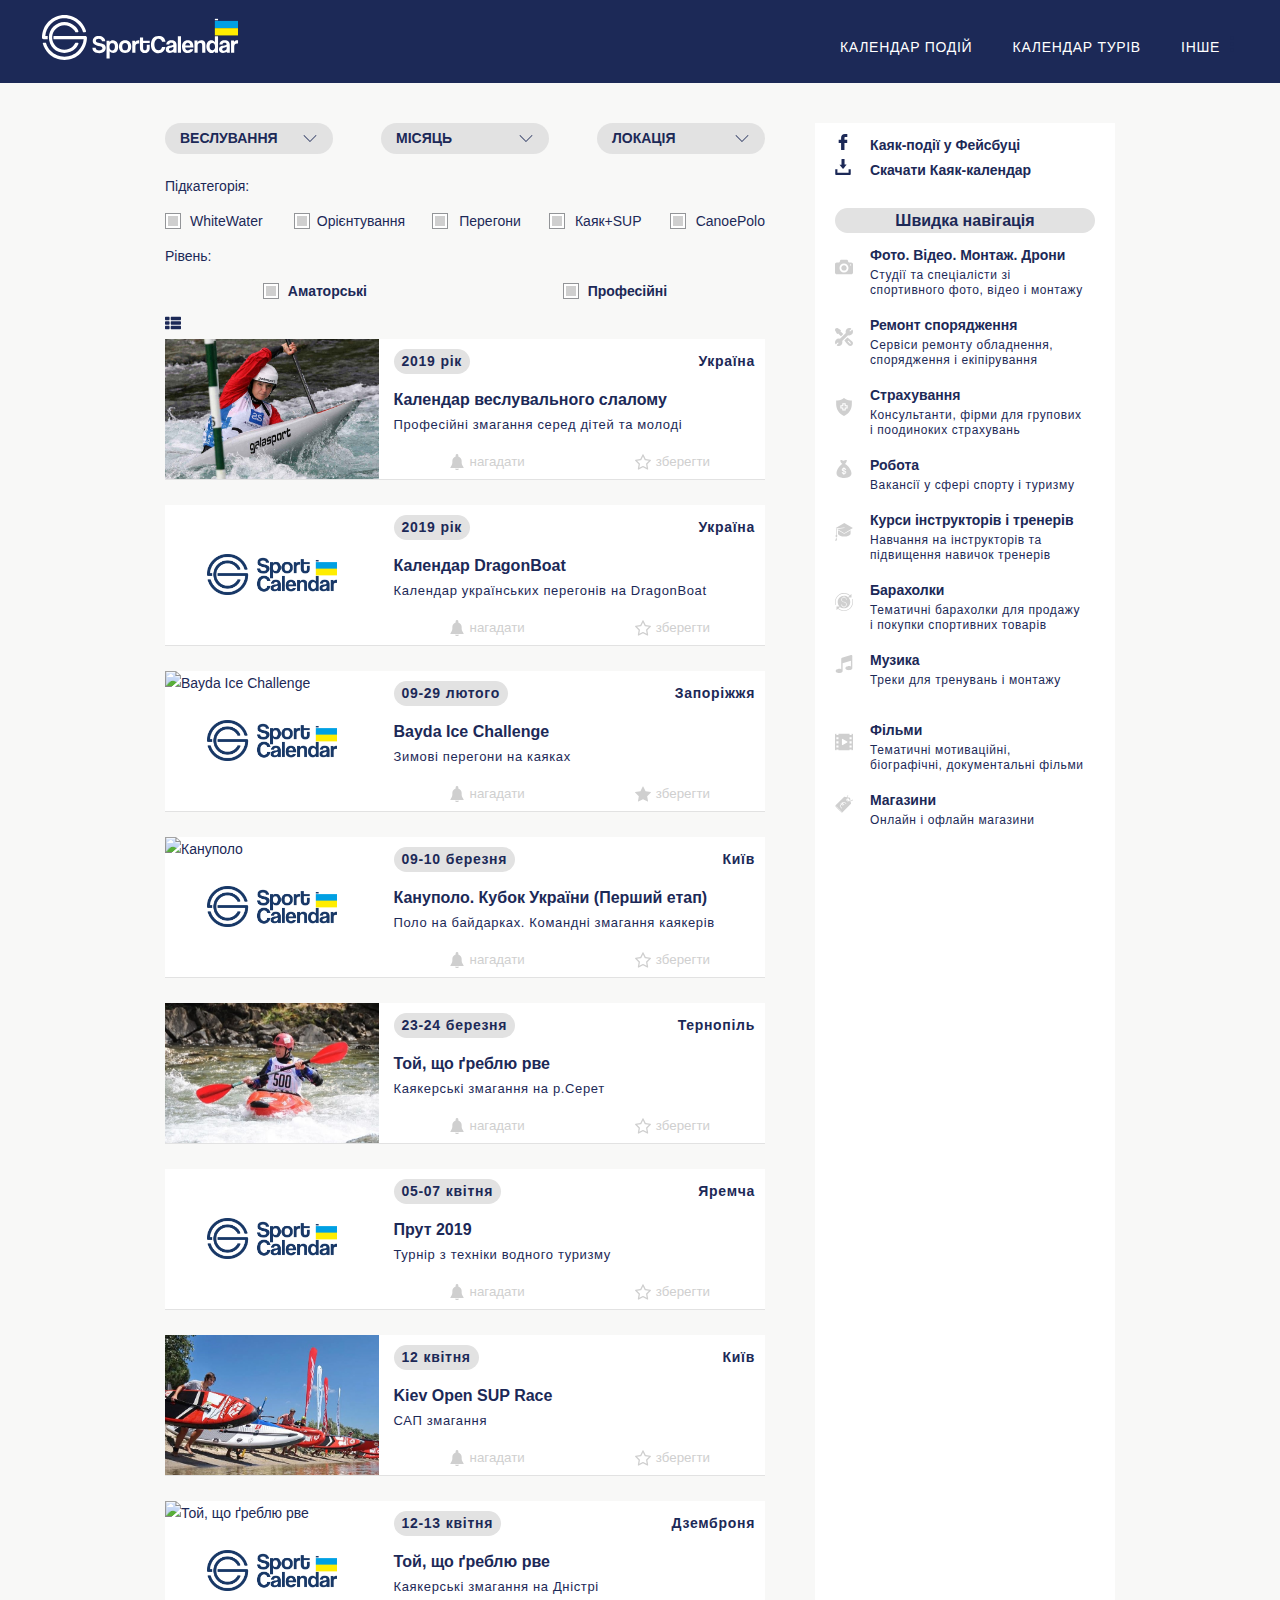
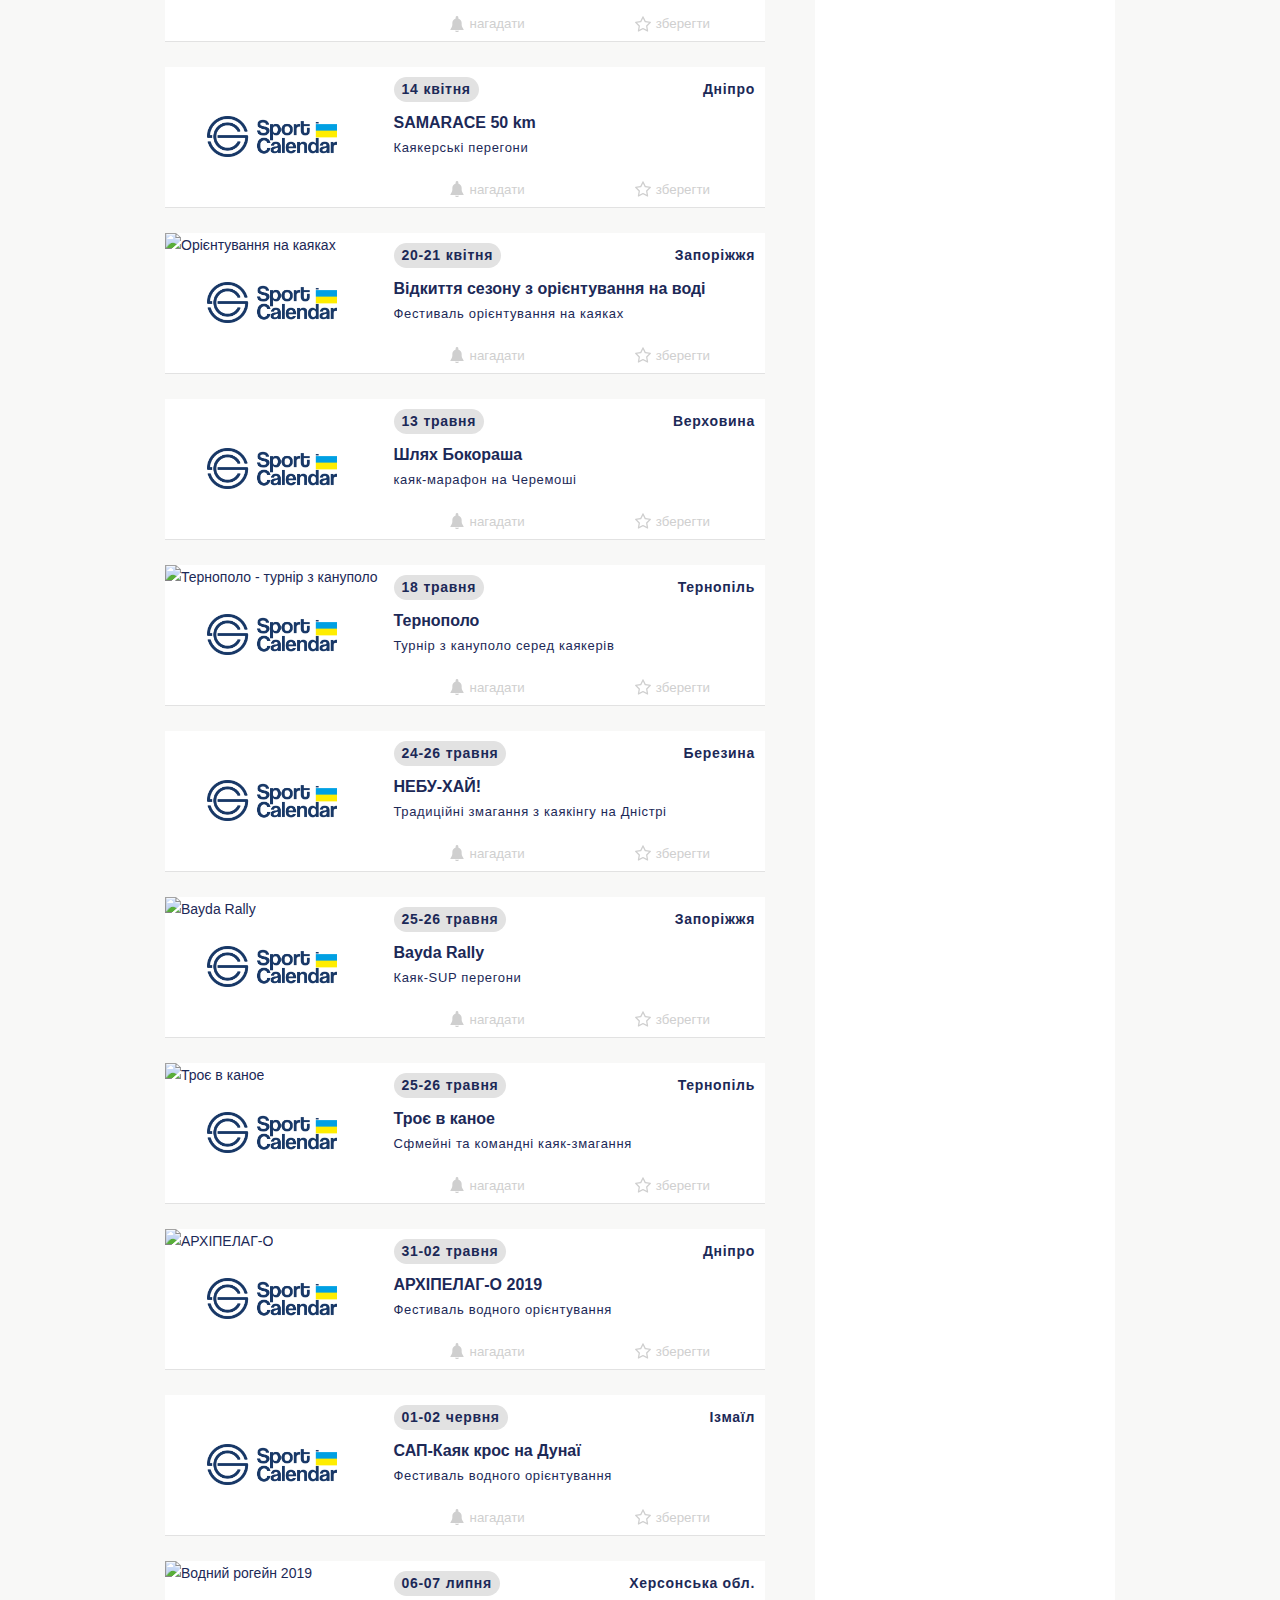
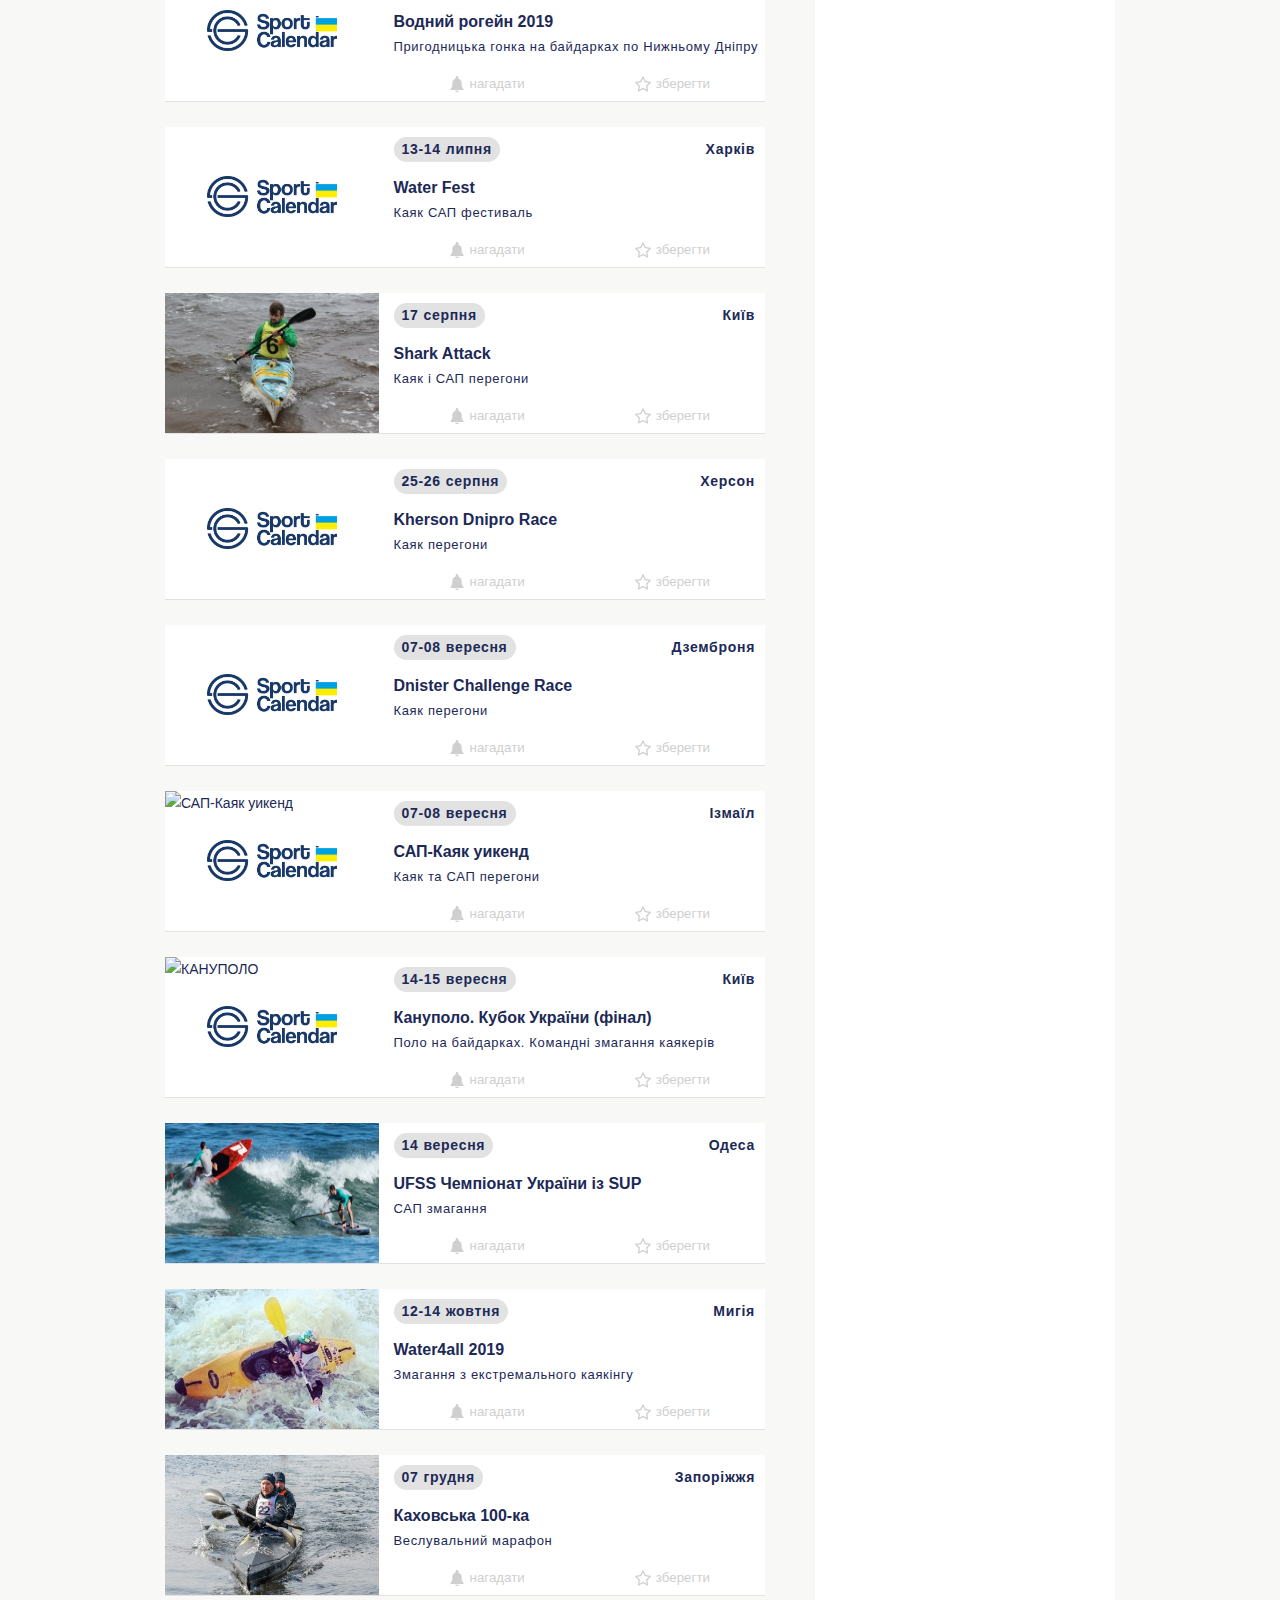
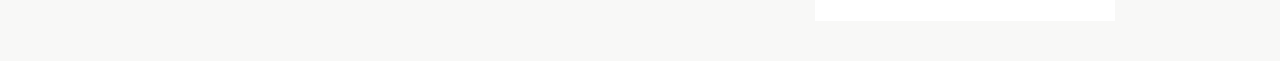
==== commit 808ba701: "Update index.html" ====
--- a/index.html
+++ b/index.html
@@ -284,109 +284,7 @@
 
             <!--LIST CONTENT-->
             <div class="listContent">                            
-                                
-                <!--Bayda Ice Challenge-->
-                <div tabindex="0" class="blockContent BaydaIceChallenge">                    
-                    <section class="infoContent"> 
-                        <div class="topEventContent">
-                            <div class="dateContent "> 
-                                <strong>09-29</strong>
-                                <p>лютого</p>
-                            </div>
-                            <div class="locationContent ">
-                                <!-- <svg class="icon" version="1.0" xmlns="http://www.w3.org/2000/svg"  viewBox="0 0 830.000000 1280.000000" preserveAspectRatio="xMidYMid meet"><g transform="translate(0.000000,1280.000000) scale(0.100000,-0.100000)" stroke="none"><path d="M3855 12789 c-555 -44 -1043 -176 -1530 -414 -1457 -712 -2370 -2223 -2322 -3840 19 -605 152 -1155 406 -1680 109 -225 183 -353 331 -575 65 -96 856 -1369 1760 -2827 903 -1459 1646 -2653 1650 -2653 4 0 747 1194 1650 2652 904 1459 1695 2732 1760 2828 148 222 222 350 331 575 421 869 520 1869 279 2821 -244 958 -822 1795 -1640 2371 -696 491 -1551 759 -2404 752 -94 -1 -216 -5 -271 -10z m635 -1764 c440 -80 813 -271 1120 -575 769 -761 825 -1980 130 -2812 -335 -402 -817 -663 -1344 -728 -114 -14 -378 -14 -492 0 -853 105 -1550 715 -1764 1544 -141 545 -52 1136 243 1613 330 531 862 876 1497 968 130 19 481 13 610 -10z"/></g></svg> -->
-                                <strong>Запоріжжя</strong>
-                            </div>
-                        </div>       
-                        
-                        <div class="nameContent ">
-                            <a href="https://eventpage.github.io/"><h2>Bayda Ice Challenge</h2></a>                        
-                            <p class="descriptionContent">Зимові перегони на каяках</p>
-                        </div>
-                          
-                        <div class="bottomContent">                             
-                            <button class="iconItem">
-                                <svg class="icon" version="1.1" id="Capa_1" xmlns="http://www.w3.org/2000/svg" xmlns:xlink="http://www.w3.org/1999/xlink" x="0px" y="0px" viewBox="0 0 512 512" style="enable-background:new 0 0 512 512;" xml:space="preserve"><g><g><path d="M467.812,431.851l-36.629-61.056c-16.917-28.181-25.856-60.459-25.856-93.312V224c0-67.52-45.056-124.629-106.667-143.04V42.667C298.66,19.136,279.524,0,255.993,0s-42.667,19.136-42.667,42.667V80.96C151.716,99.371,106.66,156.48,106.66,224v53.483c0,32.853-8.939,65.109-25.835,93.291l-36.629,61.056c-1.984,3.307-2.027,7.403-0.128,10.752c1.899,3.349,5.419,5.419,9.259,5.419H458.66c3.84,0,7.381-2.069,9.28-5.397C469.839,439.275,469.775,435.136,467.812,431.851z"/></g></g><g><g><path d="M188.815,469.333C200.847,494.464,226.319,512,255.993,512s55.147-17.536,67.179-42.667H188.815z"/></g></g></svg>
-                                <span class="nameBottomItem">нагадати</span>
-                            </button>
-                            <button class="iconItem">
-                                <svg class="icon" version="1.1" id="Capa_1" xmlns="http://www.w3.org/2000/svg" xmlns:xlink="http://www.w3.org/1999/xlink" x="0px" y="0px"viewBox="0 0 55.867 55.867" style="enable-background:new 0 0 55.867 55.867;" xml:space="preserve"><path d="M55.818,21.578c-0.118-0.362-0.431-0.626-0.808-0.681L36.92,18.268L28.83,1.876c-0.168-0.342-0.516-0.558-0.896-0.558s-0.729,0.216-0.896,0.558l-8.091,16.393l-18.09,2.629c-0.377,0.055-0.689,0.318-0.808,0.681c-0.117,0.361-0.02,0.759,0.253,1.024l13.091,12.76l-3.091,18.018c-0.064,0.375,0.09,0.754,0.397,0.978c0.309,0.226,0.718,0.255,1.053,0.076l16.182-8.506l16.18,8.506c0.146,0.077,0.307,0.115,0.466,0.115c0.207,0,0.413-0.064,0.588-0.191c0.308-0.224,0.462-0.603,0.397-0.978l-3.09-18.017l13.091-12.761C55.838,22.336,55.936,21.939,55.818,21.578z"/></svg>
-                                <span class="nameBottomItem">зберегти</span>
-                            </button>                            
-                        </div>                           
-                    </section>
-    
-                    <section class="imgContent">
-                        <img src="img/pics/bayda.jpg" alt="Bayda Ice Challenge">
-                    </section>
-                </div>
                 
-                <!--КАНУПОЛО-->
-                <div tabindex="0" class="blockContent CanoePolo">                    
-                    <section class="infoContent">
-                        <div class="topEventContent">                             
-                            <div class="dateContent "> 
-                                <strong>09-10 </strong>
-                                <p>березня</p>
-                            </div> 
-                            <div class="locationContent">
-                                <!-- <svg class="icon" version="1.0" xmlns="http://www.w3.org/2000/svg"  viewBox="0 0 830.000000 1280.000000" preserveAspectRatio="xMidYMid meet"><g transform="translate(0.000000,1280.000000) scale(0.100000,-0.100000)" stroke="none"><path d="M3855 12789 c-555 -44 -1043 -176 -1530 -414 -1457 -712 -2370 -2223 -2322 -3840 19 -605 152 -1155 406 -1680 109 -225 183 -353 331 -575 65 -96 856 -1369 1760 -2827 903 -1459 1646 -2653 1650 -2653 4 0 747 1194 1650 2652 904 1459 1695 2732 1760 2828 148 222 222 350 331 575 421 869 520 1869 279 2821 -244 958 -822 1795 -1640 2371 -696 491 -1551 759 -2404 752 -94 -1 -216 -5 -271 -10z m635 -1764 c440 -80 813 -271 1120 -575 769 -761 825 -1980 130 -2812 -335 -402 -817 -663 -1344 -728 -114 -14 -378 -14 -492 0 -853 105 -1550 715 -1764 1544 -141 545 -52 1136 243 1613 330 531 862 876 1497 968 130 19 481 13 610 -10z"/></g></svg> -->
-                                <strong>Київ</strong>
-                            </div>                           
-                        </div>                    
-                        <div class="nameContent ">
-                            <a href="https://eventpage.github.io/"><h2>Кануполо. Кубок України (Перший етап)</h2></a>                        
-                            <p class="descriptionContent">Поло на байдарках. Командні змагання каякерів</p>
-                        </div>  
-                        <div class="bottomContent">                             
-                            <button class="iconItem">
-                                <svg class="icon" version="1.1" id="Capa_1" xmlns="http://www.w3.org/2000/svg" xmlns:xlink="http://www.w3.org/1999/xlink" x="0px" y="0px" viewBox="0 0 512 512" style="enable-background:new 0 0 512 512;" xml:space="preserve"><g><g><path d="M467.812,431.851l-36.629-61.056c-16.917-28.181-25.856-60.459-25.856-93.312V224c0-67.52-45.056-124.629-106.667-143.04V42.667C298.66,19.136,279.524,0,255.993,0s-42.667,19.136-42.667,42.667V80.96C151.716,99.371,106.66,156.48,106.66,224v53.483c0,32.853-8.939,65.109-25.835,93.291l-36.629,61.056c-1.984,3.307-2.027,7.403-0.128,10.752c1.899,3.349,5.419,5.419,9.259,5.419H458.66c3.84,0,7.381-2.069,9.28-5.397C469.839,439.275,469.775,435.136,467.812,431.851z"/></g></g><g><g><path d="M188.815,469.333C200.847,494.464,226.319,512,255.993,512s55.147-17.536,67.179-42.667H188.815z"/></g></g></svg>
-                                <span class="nameBottomItem">нагадати</span>
-                            </button>
-                            <button class="iconItem">
-                                <svg class="icon" version="1.1" id="Layer_1" xmlns="http://www.w3.org/2000/svg" xmlns:xlink="http://www.w3.org/1999/xlink" x="0px" y="0px" viewBox="0 0 512.001 512.001" style="enable-background:new 0 0 512.001 512.001;" xml:space="preserve"><g><path d="M510.992,196.91c-2.428-7.487-8.894-12.947-16.683-14.086l-151.857-22.196L274.547,23.059 c-3.484-7.059-10.674-11.528-18.546-11.528c-7.872,0-15.061,4.469-18.546,11.528L169.55,160.628L17.692,182.824 c-7.788,1.139-14.255,6.599-16.683,14.086c-2.428,7.487-0.395,15.703,5.243,21.195l109.867,107.009L90.19,476.291 c-1.331,7.761,1.86,15.603,8.229,20.23c6.369,4.626,14.813,5.236,21.782,1.572L256,426.677l135.799,71.415 c3.027,1.592,6.331,2.377,9.625,2.377c4.287,0,8.554-1.332,12.157-3.949c6.37-4.627,9.56-12.47,8.229-20.23l-25.928-151.177 l109.867-107.009C511.387,212.613,513.42,204.398,510.992,196.91z M359.229,303.073c-4.878,4.751-7.105,11.6-5.954,18.313 l20.682,120.588l-108.331-56.97c-3.014-1.585-6.32-2.377-9.627-2.377c-3.306,0-6.614,0.792-9.627,2.376l-108.33,56.97 l20.682-120.588c1.151-6.712-1.075-13.561-5.954-18.313l-87.656-85.376l121.163-17.709c6.729-0.984,12.544-5.213,15.554-11.311 L256,78.94l54.166,109.736c3.01,6.099,8.826,10.327,15.555,11.311l121.164,17.71L359.229,303.073z"/></g></svg><g><path d="M486.554,186.811c-1.6-4.9-5.8-8.4-10.9-9.2l-152-21.6l-68.4-137.5c-2.3-4.6-7-7.5-12.1-7.5l0,0c-5.1,0-9.8,2.9-12.1,7.6 l-67.5,137.9l-152,22.6c-5.1,0.8-9.3,4.3-10.9,9.2s-0.2,10.3,3.5,13.8l110.3,106.9l-25.5,151.4c-0.9,5.1,1.2,10.2,5.4,13.2 c2.3,1.7,5.1,2.6,7.9,2.6c2.2,0,4.3-0.5,6.3-1.6l135.7-71.9l136.1,71.1c2,1,4.1,1.5,6.2,1.5l0,0c7.4,0,13.5-6.1,13.5-13.5 c0-1.1-0.1-2.1-0.4-3.1l-26.3-150.5l109.6-107.5C486.854,197.111,488.154,191.711,486.554,186.811z M349.554,293.911 c-3.2,3.1-4.6,7.6-3.8,12l22.9,131.3l-118.2-61.7c-3.9-2.1-8.6-2-12.6,0l-117.8,62.4l22.1-131.5c0.7-4.4-0.7-8.8-3.9-11.9 l-95.6-92.8l131.9-19.6c4.4-0.7,8.2-3.4,10.1-7.4l58.6-119.7l59.4,119.4c2,4,5.8,6.7,10.2,7.4l132,18.8L349.554,293.911z"/></g> </svg>
-                                <span class="nameBottomItem">зберегти</span>
-                            </button>                            
-                        </div>          
-                    </section>
-                    <section class="imgContent">
-                        <img src="img/pics/canoepolo.jpg" alt="Кануполо">
-                    </section>
-                </div>
-
-                <!--Toy Shcho Greblu Rve-->
-                <div tabindex="0" class="blockContent ToyShchoGrebluRve">                    
-                    <section class="infoContent">
-                        <div class="topEventContent">   
-                            <div class="dateContent "> 
-                                <strong>23-24 </strong>
-                                <p>березня</p>
-                            </div>
-                            <div class="locationContent">
-                                <!-- <svg class="icon" version="1.0" xmlns="http://www.w3.org/2000/svg"  viewBox="0 0 830.000000 1280.000000" preserveAspectRatio="xMidYMid meet"><g transform="translate(0.000000,1280.000000) scale(0.100000,-0.100000)" stroke="none"><path d="M3855 12789 c-555 -44 -1043 -176 -1530 -414 -1457 -712 -2370 -2223 -2322 -3840 19 -605 152 -1155 406 -1680 109 -225 183 -353 331 -575 65 -96 856 -1369 1760 -2827 903 -1459 1646 -2653 1650 -2653 4 0 747 1194 1650 2652 904 1459 1695 2732 1760 2828 148 222 222 350 331 575 421 869 520 1869 279 2821 -244 958 -822 1795 -1640 2371 -696 491 -1551 759 -2404 752 -94 -1 -216 -5 -271 -10z m635 -1764 c440 -80 813 -271 1120 -575 769 -761 825 -1980 130 -2812 -335 -402 -817 -663 -1344 -728 -114 -14 -378 -14 -492 0 -853 105 -1550 715 -1764 1544 -141 545 -52 1136 243 1613 330 531 862 876 1497 968 130 19 481 13 610 -10z"/></g></svg> -->
-                                <strong>Тернопіль</strong>
-                            </div>
-                        </div>
-                        <div class="nameContent ">
-                            <a href="https://eventpage.github.io/"><h2>Той, що ґреблю рве</h2></a>                        
-                            <p class="descriptionContent">Каякерські змагання на р.Серет</p>
-                        </div> 
-                        <div class="bottomContent">                             
-                            <button class="iconItem">
-                                <svg class="icon" version="1.1" id="Capa_1" xmlns="http://www.w3.org/2000/svg" xmlns:xlink="http://www.w3.org/1999/xlink" x="0px" y="0px" viewBox="0 0 512 512" style="enable-background:new 0 0 512 512;" xml:space="preserve"><g><g><path d="M467.812,431.851l-36.629-61.056c-16.917-28.181-25.856-60.459-25.856-93.312V224c0-67.52-45.056-124.629-106.667-143.04V42.667C298.66,19.136,279.524,0,255.993,0s-42.667,19.136-42.667,42.667V80.96C151.716,99.371,106.66,156.48,106.66,224v53.483c0,32.853-8.939,65.109-25.835,93.291l-36.629,61.056c-1.984,3.307-2.027,7.403-0.128,10.752c1.899,3.349,5.419,5.419,9.259,5.419H458.66c3.84,0,7.381-2.069,9.28-5.397C469.839,439.275,469.775,435.136,467.812,431.851z"/></g></g><g><g><path d="M188.815,469.333C200.847,494.464,226.319,512,255.993,512s55.147-17.536,67.179-42.667H188.815z"/></g></g></svg>
-                                <span class="nameBottomItem">нагадати</span>
-                            </button>
-                            <button class="iconItem">
-                                <svg class="icon" version="1.1" id="Layer_1" xmlns="http://www.w3.org/2000/svg" xmlns:xlink="http://www.w3.org/1999/xlink" x="0px" y="0px" viewBox="0 0 512.001 512.001" style="enable-background:new 0 0 512.001 512.001;" xml:space="preserve"><g><path d="M510.992,196.91c-2.428-7.487-8.894-12.947-16.683-14.086l-151.857-22.196L274.547,23.059 c-3.484-7.059-10.674-11.528-18.546-11.528c-7.872,0-15.061,4.469-18.546,11.528L169.55,160.628L17.692,182.824 c-7.788,1.139-14.255,6.599-16.683,14.086c-2.428,7.487-0.395,15.703,5.243,21.195l109.867,107.009L90.19,476.291 c-1.331,7.761,1.86,15.603,8.229,20.23c6.369,4.626,14.813,5.236,21.782,1.572L256,426.677l135.799,71.415 c3.027,1.592,6.331,2.377,9.625,2.377c4.287,0,8.554-1.332,12.157-3.949c6.37-4.627,9.56-12.47,8.229-20.23l-25.928-151.177 l109.867-107.009C511.387,212.613,513.42,204.398,510.992,196.91z M359.229,303.073c-4.878,4.751-7.105,11.6-5.954,18.313 l20.682,120.588l-108.331-56.97c-3.014-1.585-6.32-2.377-9.627-2.377c-3.306,0-6.614,0.792-9.627,2.376l-108.33,56.97 l20.682-120.588c1.151-6.712-1.075-13.561-5.954-18.313l-87.656-85.376l121.163-17.709c6.729-0.984,12.544-5.213,15.554-11.311 L256,78.94l54.166,109.736c3.01,6.099,8.826,10.327,15.555,11.311l121.164,17.71L359.229,303.073z"/></g></svg><g><path d="M486.554,186.811c-1.6-4.9-5.8-8.4-10.9-9.2l-152-21.6l-68.4-137.5c-2.3-4.6-7-7.5-12.1-7.5l0,0c-5.1,0-9.8,2.9-12.1,7.6 l-67.5,137.9l-152,22.6c-5.1,0.8-9.3,4.3-10.9,9.2s-0.2,10.3,3.5,13.8l110.3,106.9l-25.5,151.4c-0.9,5.1,1.2,10.2,5.4,13.2 c2.3,1.7,5.1,2.6,7.9,2.6c2.2,0,4.3-0.5,6.3-1.6l135.7-71.9l136.1,71.1c2,1,4.1,1.5,6.2,1.5l0,0c7.4,0,13.5-6.1,13.5-13.5 c0-1.1-0.1-2.1-0.4-3.1l-26.3-150.5l109.6-107.5C486.854,197.111,488.154,191.711,486.554,186.811z M349.554,293.911 c-3.2,3.1-4.6,7.6-3.8,12l22.9,131.3l-118.2-61.7c-3.9-2.1-8.6-2-12.6,0l-117.8,62.4l22.1-131.5c0.7-4.4-0.7-8.8-3.9-11.9 l-95.6-92.8l131.9-19.6c4.4-0.7,8.2-3.4,10.1-7.4l58.6-119.7l59.4,119.4c2,4,5.8,6.7,10.2,7.4l132,18.8L349.554,293.911z"/></g> </svg>
-                                <span class="nameBottomItem">зберегти</span>
-                            </button>                            
-                        </div>                                     
-                    </section>
-                    <section class="imgContent">
-                        <img src="img/pics/toyshogreblurve-min.jpg" alt="Той, що ґреблю рве">
-                    </section>
-                </div>
-
                 <!--Чемпіонат України зі слаломного веслування серед молод-->
                 <div tabindex="0" class="blockContent Slalom">                    
                         <section class="infoContent">
@@ -401,7 +299,7 @@
                                 </div>
                             </div>
                             <div class="nameContent ">
-                                <a href="http://www.kayaking.com.ua/"><h2>Календар змагань з веслувального слалому</h2></a>                        
+                                <a href="http://www.kayaking.com.ua/"><h2> Календар веслувального слалому</h2></a>                        
                                 <p class="descriptionContent">Професійні змагання серед дітей та молоді</p>
                             </div> 
                             <div class="bottomContent">                             
@@ -418,7 +316,143 @@
                         <section class="imgContent">
                             <img src="img/pics/slalom3-min.jpg" alt="Slalom">
                         </section>
-                    </div>
+                </div>  
+                
+                <!--Календар DragonBoat-->
+                <div tabindex="0" class="blockContent DragonBoat ">                    
+                    <section class="infoContent">
+                        <div class="topEventContent">            
+                            <div class="dateContent "> 
+                                <strong>2019 </strong>
+                                <p>рік</p>
+                            </div>
+                            <div class="locationContent ">
+                                <!-- <svg class="icon" version="1.0" xmlns="http://www.w3.org/2000/svg"  viewBox="0 0 830.000000 1280.000000" preserveAspectRatio="xMidYMid meet"><g transform="translate(0.000000,1280.000000) scale(0.100000,-0.100000)" stroke="none"><path d="M3855 12789 c-555 -44 -1043 -176 -1530 -414 -1457 -712 -2370 -2223 -2322 -3840 19 -605 152 -1155 406 -1680 109 -225 183 -353 331 -575 65 -96 856 -1369 1760 -2827 903 -1459 1646 -2653 1650 -2653 4 0 747 1194 1650 2652 904 1459 1695 2732 1760 2828 148 222 222 350 331 575 421 869 520 1869 279 2821 -244 958 -822 1795 -1640 2371 -696 491 -1551 759 -2404 752 -94 -1 -216 -5 -271 -10z m635 -1764 c440 -80 813 -271 1120 -575 769 -761 825 -1980 130 -2812 -335 -402 -817 -663 -1344 -728 -114 -14 -378 -14 -492 0 -853 105 -1550 715 -1764 1544 -141 545 -52 1136 243 1613 330 531 862 876 1497 968 130 19 481 13 610 -10z"/></g></svg> -->
+                                <strong>Україна</strong>
+                            </div>
+                        </div>
+                        <div class="nameContent ">
+                            <a href="https://eventpage.github.io/"><h2>Календар DragonBoat</h2></a>                        
+                            <p class="descriptionContent">Календар українських перегонів на DragonBoat</p>
+                        </div>
+                        <div class="bottomContent">                             
+                            <button class="iconItem">
+                                <svg class="icon" version="1.1" id="Capa_1" xmlns="http://www.w3.org/2000/svg" xmlns:xlink="http://www.w3.org/1999/xlink" x="0px" y="0px" viewBox="0 0 512 512" style="enable-background:new 0 0 512 512;" xml:space="preserve"><g><g><path d="M467.812,431.851l-36.629-61.056c-16.917-28.181-25.856-60.459-25.856-93.312V224c0-67.52-45.056-124.629-106.667-143.04V42.667C298.66,19.136,279.524,0,255.993,0s-42.667,19.136-42.667,42.667V80.96C151.716,99.371,106.66,156.48,106.66,224v53.483c0,32.853-8.939,65.109-25.835,93.291l-36.629,61.056c-1.984,3.307-2.027,7.403-0.128,10.752c1.899,3.349,5.419,5.419,9.259,5.419H458.66c3.84,0,7.381-2.069,9.28-5.397C469.839,439.275,469.775,435.136,467.812,431.851z"/></g></g><g><g><path d="M188.815,469.333C200.847,494.464,226.319,512,255.993,512s55.147-17.536,67.179-42.667H188.815z"/></g></g></svg>
+                                <span class="nameBottomItem">нагадати</span>
+                            </button>
+                            <button class="iconItem">
+                                <svg class="icon" version="1.1" id="Layer_1" xmlns="http://www.w3.org/2000/svg" xmlns:xlink="http://www.w3.org/1999/xlink" x="0px" y="0px" viewBox="0 0 512.001 512.001" style="enable-background:new 0 0 512.001 512.001;" xml:space="preserve"><g><path d="M510.992,196.91c-2.428-7.487-8.894-12.947-16.683-14.086l-151.857-22.196L274.547,23.059 c-3.484-7.059-10.674-11.528-18.546-11.528c-7.872,0-15.061,4.469-18.546,11.528L169.55,160.628L17.692,182.824 c-7.788,1.139-14.255,6.599-16.683,14.086c-2.428,7.487-0.395,15.703,5.243,21.195l109.867,107.009L90.19,476.291 c-1.331,7.761,1.86,15.603,8.229,20.23c6.369,4.626,14.813,5.236,21.782,1.572L256,426.677l135.799,71.415 c3.027,1.592,6.331,2.377,9.625,2.377c4.287,0,8.554-1.332,12.157-3.949c6.37-4.627,9.56-12.47,8.229-20.23l-25.928-151.177 l109.867-107.009C511.387,212.613,513.42,204.398,510.992,196.91z M359.229,303.073c-4.878,4.751-7.105,11.6-5.954,18.313 l20.682,120.588l-108.331-56.97c-3.014-1.585-6.32-2.377-9.627-2.377c-3.306,0-6.614,0.792-9.627,2.376l-108.33,56.97 l20.682-120.588c1.151-6.712-1.075-13.561-5.954-18.313l-87.656-85.376l121.163-17.709c6.729-0.984,12.544-5.213,15.554-11.311 L256,78.94l54.166,109.736c3.01,6.099,8.826,10.327,15.555,11.311l121.164,17.71L359.229,303.073z"/></g></svg><g><path d="M486.554,186.811c-1.6-4.9-5.8-8.4-10.9-9.2l-152-21.6l-68.4-137.5c-2.3-4.6-7-7.5-12.1-7.5l0,0c-5.1,0-9.8,2.9-12.1,7.6 l-67.5,137.9l-152,22.6c-5.1,0.8-9.3,4.3-10.9,9.2s-0.2,10.3,3.5,13.8l110.3,106.9l-25.5,151.4c-0.9,5.1,1.2,10.2,5.4,13.2 c2.3,1.7,5.1,2.6,7.9,2.6c2.2,0,4.3-0.5,6.3-1.6l135.7-71.9l136.1,71.1c2,1,4.1,1.5,6.2,1.5l0,0c7.4,0,13.5-6.1,13.5-13.5 c0-1.1-0.1-2.1-0.4-3.1l-26.3-150.5l109.6-107.5C486.854,197.111,488.154,191.711,486.554,186.811z M349.554,293.911 c-3.2,3.1-4.6,7.6-3.8,12l22.9,131.3l-118.2-61.7c-3.9-2.1-8.6-2-12.6,0l-117.8,62.4l22.1-131.5c0.7-4.4-0.7-8.8-3.9-11.9 l-95.6-92.8l131.9-19.6c4.4-0.7,8.2-3.4,10.1-7.4l58.6-119.7l59.4,119.4c2,4,5.8,6.7,10.2,7.4l132,18.8L349.554,293.911z"/></g> </svg>
+                                <span class="nameBottomItem">зберегти</span>
+                            </button>                            
+                        </div> 
+                    </section>
+
+                    <section class="imgContent">
+                        <!-- <img src="img/logo/SC_logo_vert.svg" alt="Dnister Challenge Race"> -->
+                    </section>
+                </div>                 
+
+                <!--Bayda Ice Challenge-->
+                <div tabindex="0" class="blockContent BaydaIceChallenge">                    
+                    <section class="infoContent"> 
+                        <div class="topEventContent">
+                            <div class="dateContent "> 
+                                <strong>09-29</strong>
+                                <p>лютого</p>
+                            </div>
+                            <div class="locationContent ">
+                                <!-- <svg class="icon" version="1.0" xmlns="http://www.w3.org/2000/svg"  viewBox="0 0 830.000000 1280.000000" preserveAspectRatio="xMidYMid meet"><g transform="translate(0.000000,1280.000000) scale(0.100000,-0.100000)" stroke="none"><path d="M3855 12789 c-555 -44 -1043 -176 -1530 -414 -1457 -712 -2370 -2223 -2322 -3840 19 -605 152 -1155 406 -1680 109 -225 183 -353 331 -575 65 -96 856 -1369 1760 -2827 903 -1459 1646 -2653 1650 -2653 4 0 747 1194 1650 2652 904 1459 1695 2732 1760 2828 148 222 222 350 331 575 421 869 520 1869 279 2821 -244 958 -822 1795 -1640 2371 -696 491 -1551 759 -2404 752 -94 -1 -216 -5 -271 -10z m635 -1764 c440 -80 813 -271 1120 -575 769 -761 825 -1980 130 -2812 -335 -402 -817 -663 -1344 -728 -114 -14 -378 -14 -492 0 -853 105 -1550 715 -1764 1544 -141 545 -52 1136 243 1613 330 531 862 876 1497 968 130 19 481 13 610 -10z"/></g></svg> -->
+                                <strong>Запоріжжя</strong>
+                            </div>
+                        </div>       
+                        
+                        <div class="nameContent ">
+                            <a href="https://eventpage.github.io/"><h2>Bayda Ice Challenge</h2></a>                        
+                            <p class="descriptionContent">Зимові перегони на каяках</p>
+                        </div>
+                          
+                        <div class="bottomContent">                             
+                            <button class="iconItem">
+                                <svg class="icon" version="1.1" id="Capa_1" xmlns="http://www.w3.org/2000/svg" xmlns:xlink="http://www.w3.org/1999/xlink" x="0px" y="0px" viewBox="0 0 512 512" style="enable-background:new 0 0 512 512;" xml:space="preserve"><g><g><path d="M467.812,431.851l-36.629-61.056c-16.917-28.181-25.856-60.459-25.856-93.312V224c0-67.52-45.056-124.629-106.667-143.04V42.667C298.66,19.136,279.524,0,255.993,0s-42.667,19.136-42.667,42.667V80.96C151.716,99.371,106.66,156.48,106.66,224v53.483c0,32.853-8.939,65.109-25.835,93.291l-36.629,61.056c-1.984,3.307-2.027,7.403-0.128,10.752c1.899,3.349,5.419,5.419,9.259,5.419H458.66c3.84,0,7.381-2.069,9.28-5.397C469.839,439.275,469.775,435.136,467.812,431.851z"/></g></g><g><g><path d="M188.815,469.333C200.847,494.464,226.319,512,255.993,512s55.147-17.536,67.179-42.667H188.815z"/></g></g></svg>
+                                <span class="nameBottomItem">нагадати</span>
+                            </button>
+                            <button class="iconItem">
+                                <svg class="icon" version="1.1" id="Capa_1" xmlns="http://www.w3.org/2000/svg" xmlns:xlink="http://www.w3.org/1999/xlink" x="0px" y="0px"viewBox="0 0 55.867 55.867" style="enable-background:new 0 0 55.867 55.867;" xml:space="preserve"><path d="M55.818,21.578c-0.118-0.362-0.431-0.626-0.808-0.681L36.92,18.268L28.83,1.876c-0.168-0.342-0.516-0.558-0.896-0.558s-0.729,0.216-0.896,0.558l-8.091,16.393l-18.09,2.629c-0.377,0.055-0.689,0.318-0.808,0.681c-0.117,0.361-0.02,0.759,0.253,1.024l13.091,12.76l-3.091,18.018c-0.064,0.375,0.09,0.754,0.397,0.978c0.309,0.226,0.718,0.255,1.053,0.076l16.182-8.506l16.18,8.506c0.146,0.077,0.307,0.115,0.466,0.115c0.207,0,0.413-0.064,0.588-0.191c0.308-0.224,0.462-0.603,0.397-0.978l-3.09-18.017l13.091-12.761C55.838,22.336,55.936,21.939,55.818,21.578z"/></svg>
+                                <span class="nameBottomItem">зберегти</span>
+                            </button>                            
+                        </div>                           
+                    </section>
+    
+                    <section class="imgContent">
+                        <img src="img/pics/bayda.jpg" alt="Bayda Ice Challenge">
+                    </section>
+                </div>
+                
+                <!--КАНУПОЛО-->
+                <div tabindex="0" class="blockContent CanoePolo">                    
+                    <section class="infoContent">
+                        <div class="topEventContent">                             
+                            <div class="dateContent "> 
+                                <strong>09-10 </strong>
+                                <p>березня</p>
+                            </div> 
+                            <div class="locationContent">
+                                <!-- <svg class="icon" version="1.0" xmlns="http://www.w3.org/2000/svg"  viewBox="0 0 830.000000 1280.000000" preserveAspectRatio="xMidYMid meet"><g transform="translate(0.000000,1280.000000) scale(0.100000,-0.100000)" stroke="none"><path d="M3855 12789 c-555 -44 -1043 -176 -1530 -414 -1457 -712 -2370 -2223 -2322 -3840 19 -605 152 -1155 406 -1680 109 -225 183 -353 331 -575 65 -96 856 -1369 1760 -2827 903 -1459 1646 -2653 1650 -2653 4 0 747 1194 1650 2652 904 1459 1695 2732 1760 2828 148 222 222 350 331 575 421 869 520 1869 279 2821 -244 958 -822 1795 -1640 2371 -696 491 -1551 759 -2404 752 -94 -1 -216 -5 -271 -10z m635 -1764 c440 -80 813 -271 1120 -575 769 -761 825 -1980 130 -2812 -335 -402 -817 -663 -1344 -728 -114 -14 -378 -14 -492 0 -853 105 -1550 715 -1764 1544 -141 545 -52 1136 243 1613 330 531 862 876 1497 968 130 19 481 13 610 -10z"/></g></svg> -->
+                                <strong>Київ</strong>
+                            </div>                           
+                        </div>                    
+                        <div class="nameContent ">
+                            <a href="https://eventpage.github.io/"><h2>Кануполо. Кубок України (Перший етап)</h2></a>                        
+                            <p class="descriptionContent">Поло на байдарках. Командні змагання каякерів</p>
+                        </div>  
+                        <div class="bottomContent">                             
+                            <button class="iconItem">
+                                <svg class="icon" version="1.1" id="Capa_1" xmlns="http://www.w3.org/2000/svg" xmlns:xlink="http://www.w3.org/1999/xlink" x="0px" y="0px" viewBox="0 0 512 512" style="enable-background:new 0 0 512 512;" xml:space="preserve"><g><g><path d="M467.812,431.851l-36.629-61.056c-16.917-28.181-25.856-60.459-25.856-93.312V224c0-67.52-45.056-124.629-106.667-143.04V42.667C298.66,19.136,279.524,0,255.993,0s-42.667,19.136-42.667,42.667V80.96C151.716,99.371,106.66,156.48,106.66,224v53.483c0,32.853-8.939,65.109-25.835,93.291l-36.629,61.056c-1.984,3.307-2.027,7.403-0.128,10.752c1.899,3.349,5.419,5.419,9.259,5.419H458.66c3.84,0,7.381-2.069,9.28-5.397C469.839,439.275,469.775,435.136,467.812,431.851z"/></g></g><g><g><path d="M188.815,469.333C200.847,494.464,226.319,512,255.993,512s55.147-17.536,67.179-42.667H188.815z"/></g></g></svg>
+                                <span class="nameBottomItem">нагадати</span>
+                            </button>
+                            <button class="iconItem">
+                                <svg class="icon" version="1.1" id="Layer_1" xmlns="http://www.w3.org/2000/svg" xmlns:xlink="http://www.w3.org/1999/xlink" x="0px" y="0px" viewBox="0 0 512.001 512.001" style="enable-background:new 0 0 512.001 512.001;" xml:space="preserve"><g><path d="M510.992,196.91c-2.428-7.487-8.894-12.947-16.683-14.086l-151.857-22.196L274.547,23.059 c-3.484-7.059-10.674-11.528-18.546-11.528c-7.872,0-15.061,4.469-18.546,11.528L169.55,160.628L17.692,182.824 c-7.788,1.139-14.255,6.599-16.683,14.086c-2.428,7.487-0.395,15.703,5.243,21.195l109.867,107.009L90.19,476.291 c-1.331,7.761,1.86,15.603,8.229,20.23c6.369,4.626,14.813,5.236,21.782,1.572L256,426.677l135.799,71.415 c3.027,1.592,6.331,2.377,9.625,2.377c4.287,0,8.554-1.332,12.157-3.949c6.37-4.627,9.56-12.47,8.229-20.23l-25.928-151.177 l109.867-107.009C511.387,212.613,513.42,204.398,510.992,196.91z M359.229,303.073c-4.878,4.751-7.105,11.6-5.954,18.313 l20.682,120.588l-108.331-56.97c-3.014-1.585-6.32-2.377-9.627-2.377c-3.306,0-6.614,0.792-9.627,2.376l-108.33,56.97 l20.682-120.588c1.151-6.712-1.075-13.561-5.954-18.313l-87.656-85.376l121.163-17.709c6.729-0.984,12.544-5.213,15.554-11.311 L256,78.94l54.166,109.736c3.01,6.099,8.826,10.327,15.555,11.311l121.164,17.71L359.229,303.073z"/></g></svg><g><path d="M486.554,186.811c-1.6-4.9-5.8-8.4-10.9-9.2l-152-21.6l-68.4-137.5c-2.3-4.6-7-7.5-12.1-7.5l0,0c-5.1,0-9.8,2.9-12.1,7.6 l-67.5,137.9l-152,22.6c-5.1,0.8-9.3,4.3-10.9,9.2s-0.2,10.3,3.5,13.8l110.3,106.9l-25.5,151.4c-0.9,5.1,1.2,10.2,5.4,13.2 c2.3,1.7,5.1,2.6,7.9,2.6c2.2,0,4.3-0.5,6.3-1.6l135.7-71.9l136.1,71.1c2,1,4.1,1.5,6.2,1.5l0,0c7.4,0,13.5-6.1,13.5-13.5 c0-1.1-0.1-2.1-0.4-3.1l-26.3-150.5l109.6-107.5C486.854,197.111,488.154,191.711,486.554,186.811z M349.554,293.911 c-3.2,3.1-4.6,7.6-3.8,12l22.9,131.3l-118.2-61.7c-3.9-2.1-8.6-2-12.6,0l-117.8,62.4l22.1-131.5c0.7-4.4-0.7-8.8-3.9-11.9 l-95.6-92.8l131.9-19.6c4.4-0.7,8.2-3.4,10.1-7.4l58.6-119.7l59.4,119.4c2,4,5.8,6.7,10.2,7.4l132,18.8L349.554,293.911z"/></g> </svg>
+                                <span class="nameBottomItem">зберегти</span>
+                            </button>                            
+                        </div>          
+                    </section>
+                    <section class="imgContent">
+                        <img src="img/pics/canoepolo.jpg" alt="Кануполо">
+                    </section>
+                </div>
+
+                <!--Toy Shcho Greblu Rve-->
+                <div tabindex="0" class="blockContent ToyShchoGrebluRve">                    
+                    <section class="infoContent">
+                        <div class="topEventContent">   
+                            <div class="dateContent "> 
+                                <strong>23-24 </strong>
+                                <p>березня</p>
+                            </div>
+                            <div class="locationContent">
+                                <!-- <svg class="icon" version="1.0" xmlns="http://www.w3.org/2000/svg"  viewBox="0 0 830.000000 1280.000000" preserveAspectRatio="xMidYMid meet"><g transform="translate(0.000000,1280.000000) scale(0.100000,-0.100000)" stroke="none"><path d="M3855 12789 c-555 -44 -1043 -176 -1530 -414 -1457 -712 -2370 -2223 -2322 -3840 19 -605 152 -1155 406 -1680 109 -225 183 -353 331 -575 65 -96 856 -1369 1760 -2827 903 -1459 1646 -2653 1650 -2653 4 0 747 1194 1650 2652 904 1459 1695 2732 1760 2828 148 222 222 350 331 575 421 869 520 1869 279 2821 -244 958 -822 1795 -1640 2371 -696 491 -1551 759 -2404 752 -94 -1 -216 -5 -271 -10z m635 -1764 c440 -80 813 -271 1120 -575 769 -761 825 -1980 130 -2812 -335 -402 -817 -663 -1344 -728 -114 -14 -378 -14 -492 0 -853 105 -1550 715 -1764 1544 -141 545 -52 1136 243 1613 330 531 862 876 1497 968 130 19 481 13 610 -10z"/></g></svg> -->
+                                <strong>Тернопіль</strong>
+                            </div>
+                        </div>
+                        <div class="nameContent ">
+                            <a href="https://eventpage.github.io/"><h2>Той, що ґреблю рве</h2></a>                        
+                            <p class="descriptionContent">Каякерські змагання на р.Серет</p>
+                        </div> 
+                        <div class="bottomContent">                             
+                            <button class="iconItem">
+                                <svg class="icon" version="1.1" id="Capa_1" xmlns="http://www.w3.org/2000/svg" xmlns:xlink="http://www.w3.org/1999/xlink" x="0px" y="0px" viewBox="0 0 512 512" style="enable-background:new 0 0 512 512;" xml:space="preserve"><g><g><path d="M467.812,431.851l-36.629-61.056c-16.917-28.181-25.856-60.459-25.856-93.312V224c0-67.52-45.056-124.629-106.667-143.04V42.667C298.66,19.136,279.524,0,255.993,0s-42.667,19.136-42.667,42.667V80.96C151.716,99.371,106.66,156.48,106.66,224v53.483c0,32.853-8.939,65.109-25.835,93.291l-36.629,61.056c-1.984,3.307-2.027,7.403-0.128,10.752c1.899,3.349,5.419,5.419,9.259,5.419H458.66c3.84,0,7.381-2.069,9.28-5.397C469.839,439.275,469.775,435.136,467.812,431.851z"/></g></g><g><g><path d="M188.815,469.333C200.847,494.464,226.319,512,255.993,512s55.147-17.536,67.179-42.667H188.815z"/></g></g></svg>
+                                <span class="nameBottomItem">нагадати</span>
+                            </button>
+                            <button class="iconItem">
+                                <svg class="icon" version="1.1" id="Layer_1" xmlns="http://www.w3.org/2000/svg" xmlns:xlink="http://www.w3.org/1999/xlink" x="0px" y="0px" viewBox="0 0 512.001 512.001" style="enable-background:new 0 0 512.001 512.001;" xml:space="preserve"><g><path d="M510.992,196.91c-2.428-7.487-8.894-12.947-16.683-14.086l-151.857-22.196L274.547,23.059 c-3.484-7.059-10.674-11.528-18.546-11.528c-7.872,0-15.061,4.469-18.546,11.528L169.55,160.628L17.692,182.824 c-7.788,1.139-14.255,6.599-16.683,14.086c-2.428,7.487-0.395,15.703,5.243,21.195l109.867,107.009L90.19,476.291 c-1.331,7.761,1.86,15.603,8.229,20.23c6.369,4.626,14.813,5.236,21.782,1.572L256,426.677l135.799,71.415 c3.027,1.592,6.331,2.377,9.625,2.377c4.287,0,8.554-1.332,12.157-3.949c6.37-4.627,9.56-12.47,8.229-20.23l-25.928-151.177 l109.867-107.009C511.387,212.613,513.42,204.398,510.992,196.91z M359.229,303.073c-4.878,4.751-7.105,11.6-5.954,18.313 l20.682,120.588l-108.331-56.97c-3.014-1.585-6.32-2.377-9.627-2.377c-3.306,0-6.614,0.792-9.627,2.376l-108.33,56.97 l20.682-120.588c1.151-6.712-1.075-13.561-5.954-18.313l-87.656-85.376l121.163-17.709c6.729-0.984,12.544-5.213,15.554-11.311 L256,78.94l54.166,109.736c3.01,6.099,8.826,10.327,15.555,11.311l121.164,17.71L359.229,303.073z"/></g></svg><g><path d="M486.554,186.811c-1.6-4.9-5.8-8.4-10.9-9.2l-152-21.6l-68.4-137.5c-2.3-4.6-7-7.5-12.1-7.5l0,0c-5.1,0-9.8,2.9-12.1,7.6 l-67.5,137.9l-152,22.6c-5.1,0.8-9.3,4.3-10.9,9.2s-0.2,10.3,3.5,13.8l110.3,106.9l-25.5,151.4c-0.9,5.1,1.2,10.2,5.4,13.2 c2.3,1.7,5.1,2.6,7.9,2.6c2.2,0,4.3-0.5,6.3-1.6l135.7-71.9l136.1,71.1c2,1,4.1,1.5,6.2,1.5l0,0c7.4,0,13.5-6.1,13.5-13.5 c0-1.1-0.1-2.1-0.4-3.1l-26.3-150.5l109.6-107.5C486.854,197.111,488.154,191.711,486.554,186.811z M349.554,293.911 c-3.2,3.1-4.6,7.6-3.8,12l22.9,131.3l-118.2-61.7c-3.9-2.1-8.6-2-12.6,0l-117.8,62.4l22.1-131.5c0.7-4.4-0.7-8.8-3.9-11.9 l-95.6-92.8l131.9-19.6c4.4-0.7,8.2-3.4,10.1-7.4l58.6-119.7l59.4,119.4c2,4,5.8,6.7,10.2,7.4l132,18.8L349.554,293.911z"/></g> </svg>
+                                <span class="nameBottomItem">зберегти</span>
+                            </button>                            
+                        </div>                                     
+                    </section>
+                    <section class="imgContent">
+                        <img src="img/pics/toyshogreblurve-min.jpg" alt="Той, що ґреблю рве">
+                    </section>
+                </div>
 
                 <!--Турнір з Техніки Водного Туризму "Прут 2019"-->
                 <div tabindex="0" class="blockContent Prut">                    
@@ -435,8 +469,8 @@
                         </div>
         
                         <div class="nameContent ">
-                            <a href="https://eventpage.github.io/"><h2>Турнір з Техніки Водного Туризму "Прут 2019"</h2></a>                        
-                            <p class="descriptionContent">Каякерські змагання на Пруті</p>
+                            <a href="https://eventpage.github.io/"><h2>Прут 2019</h2></a>                        
+                            <p class="descriptionContent">Турнір з техніки водного туризму</p>
                         </div>
                         <div class="bottomContent">                             
                             <button class="iconItem">
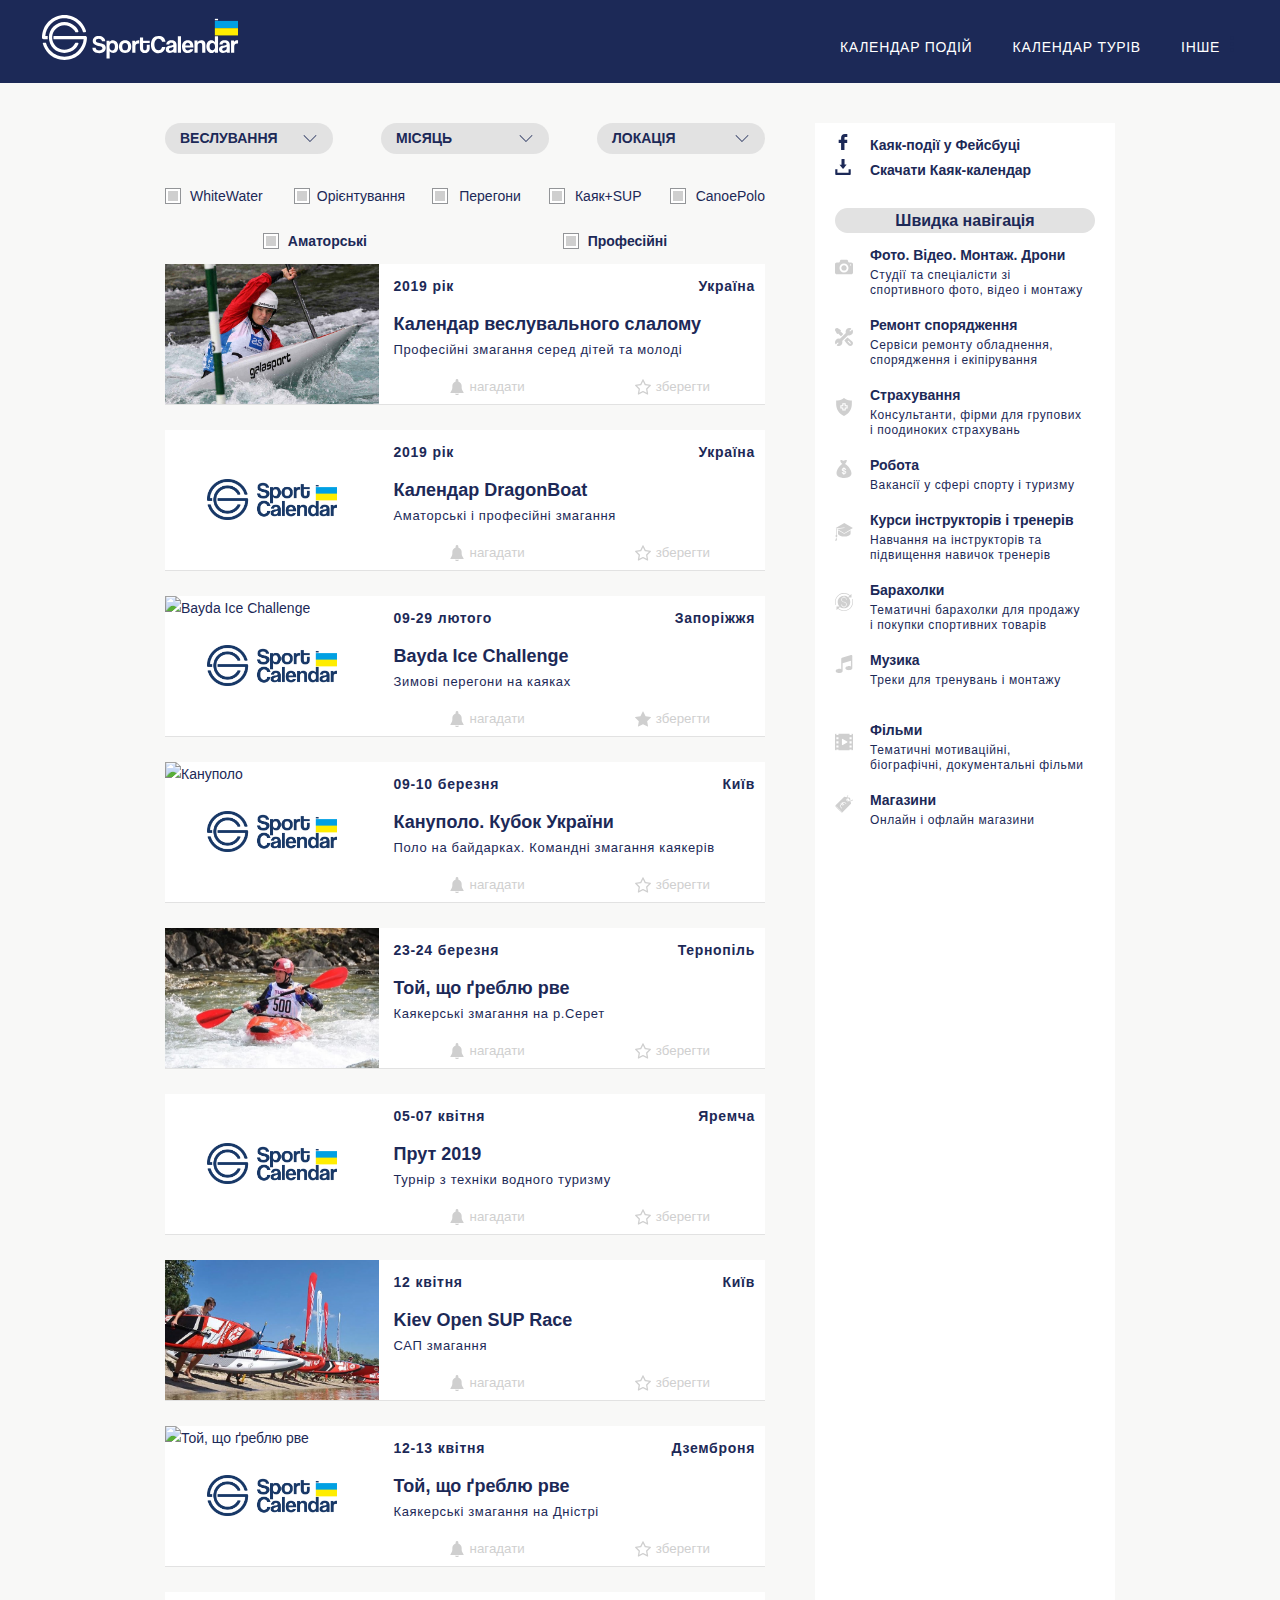
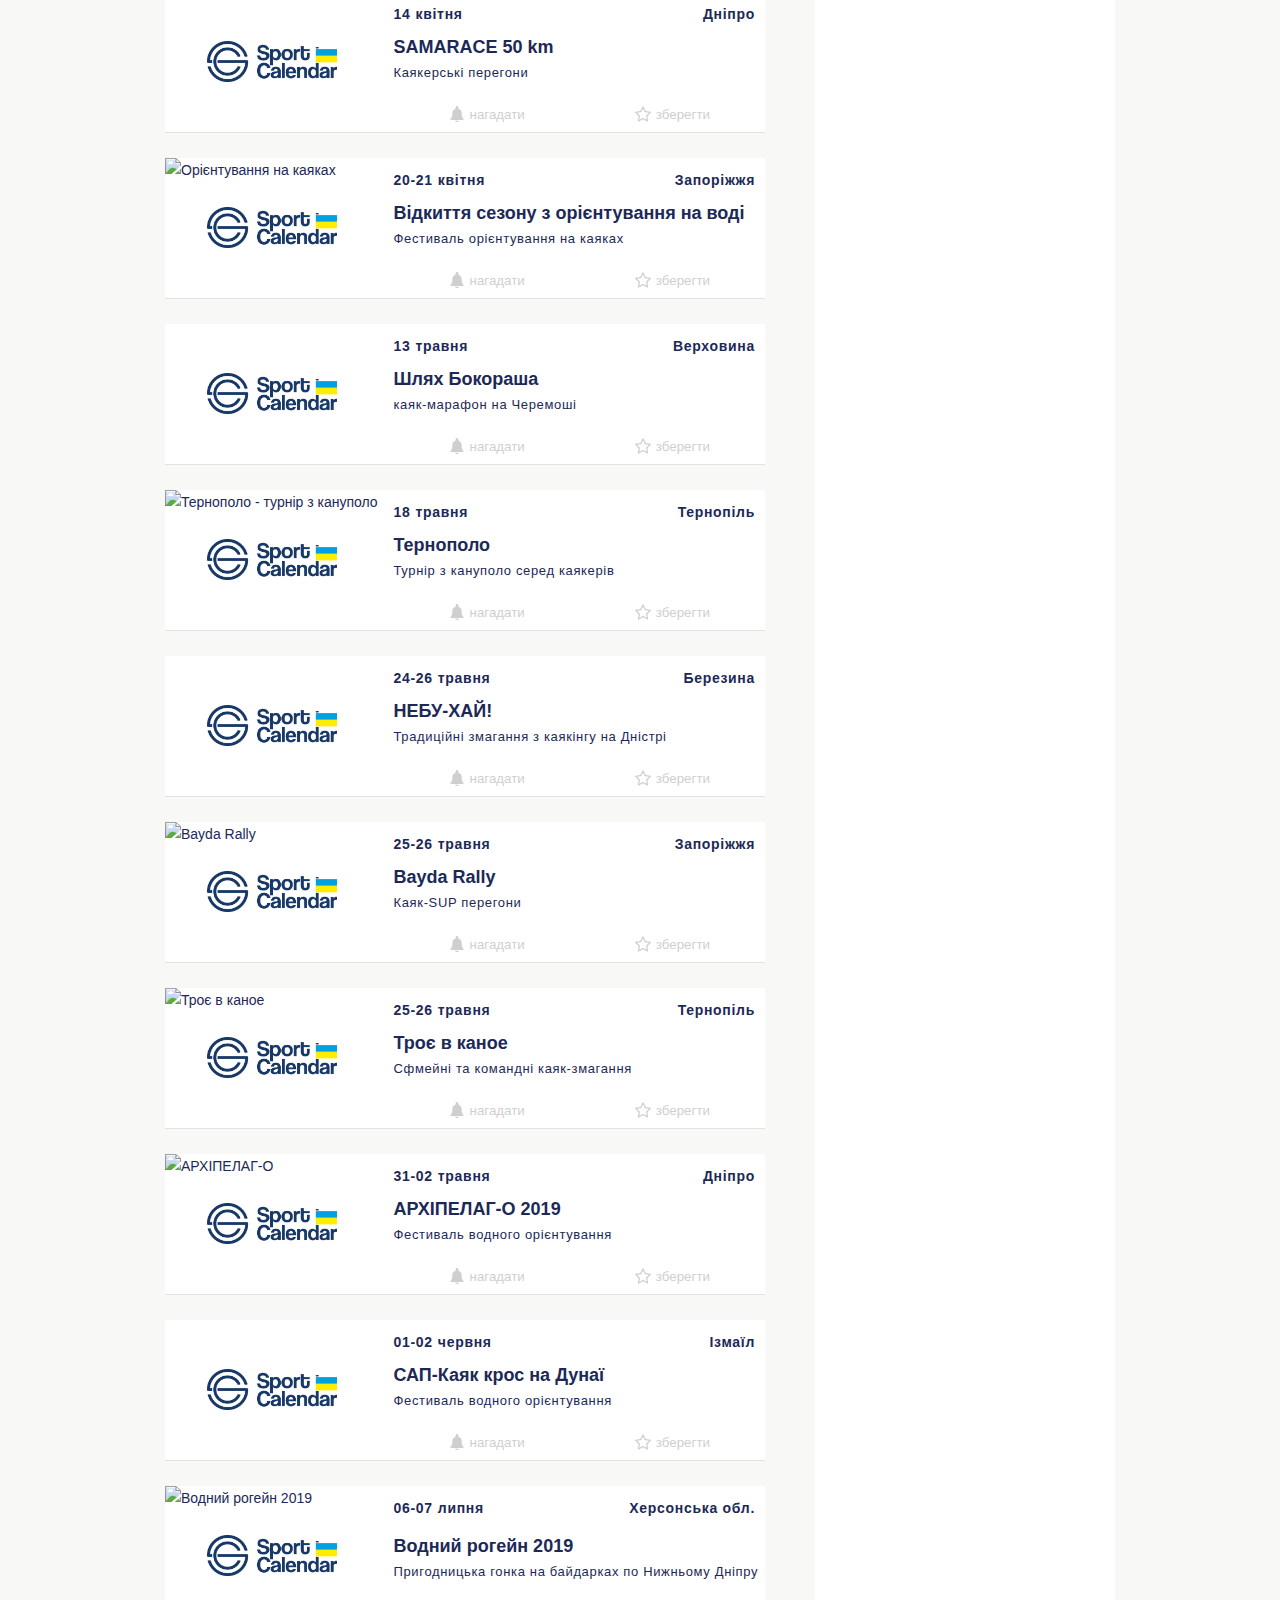
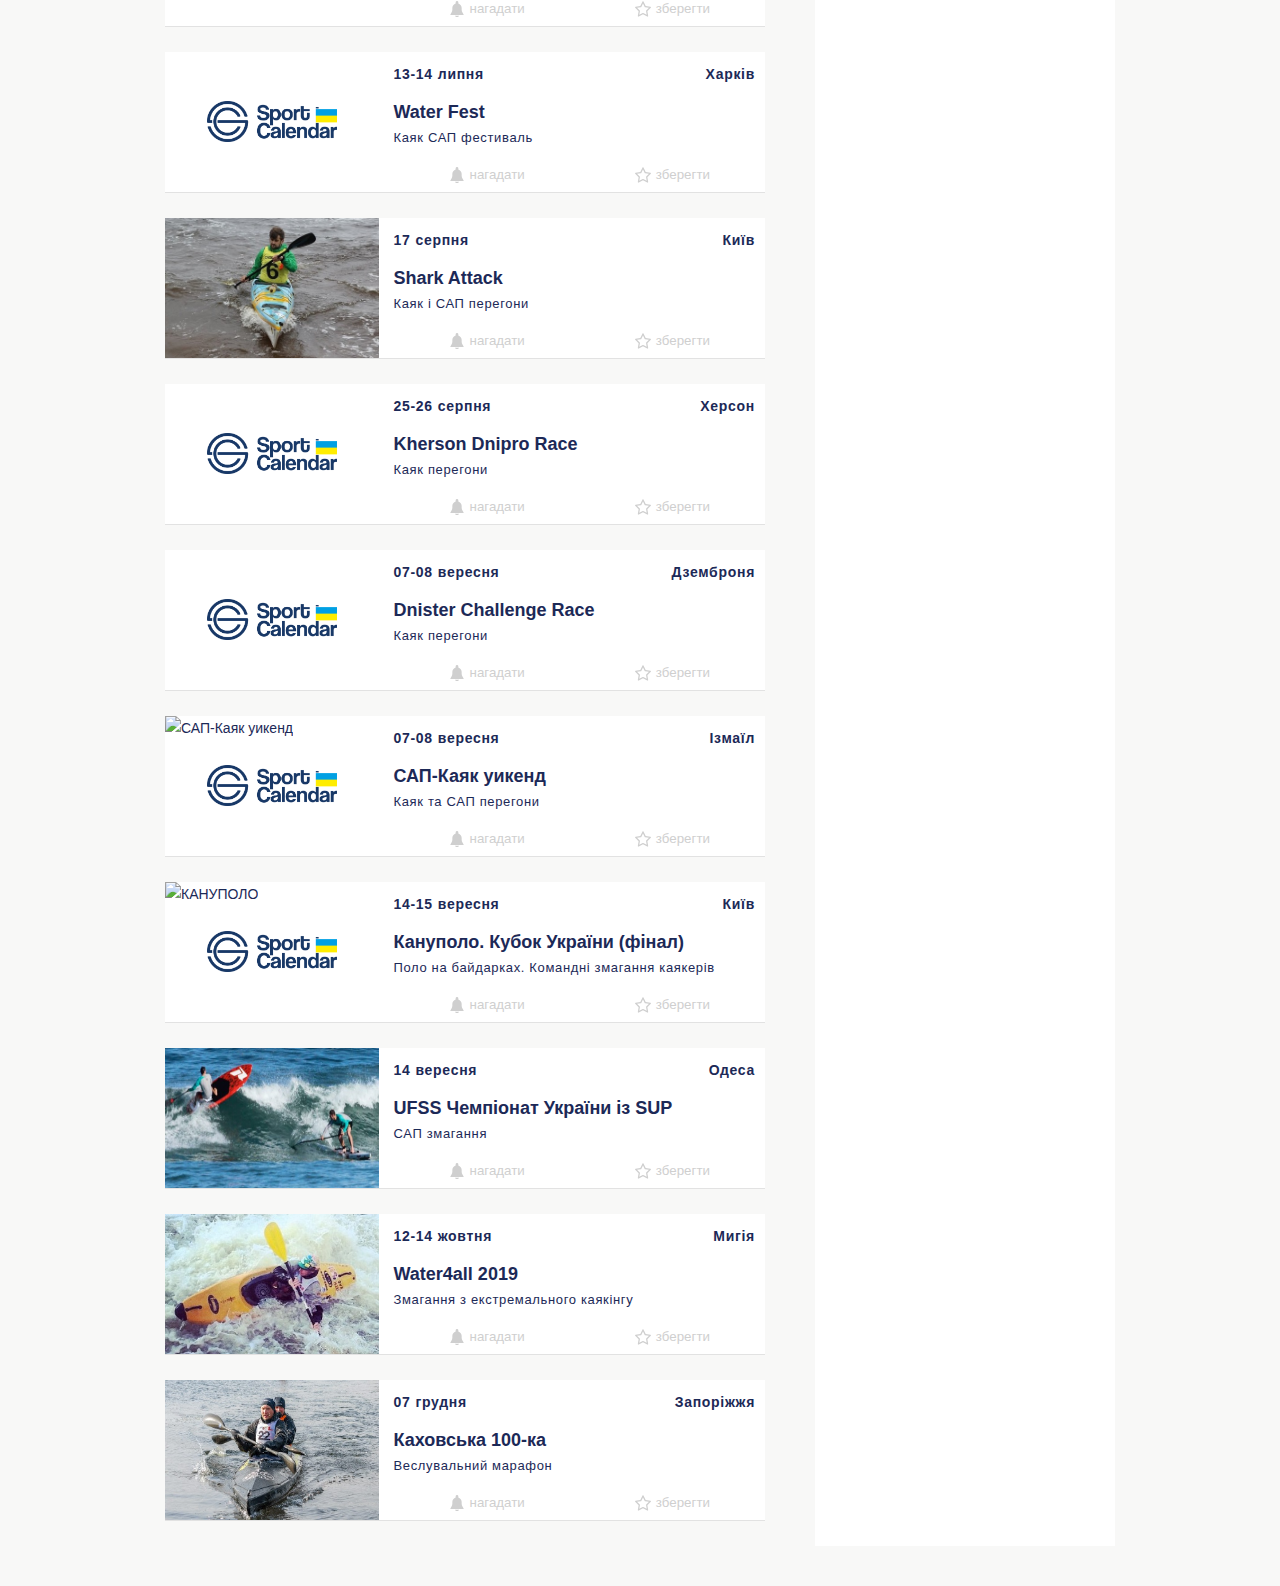
==== commit 053781b5: "added html&scc eventPage files for this repository" ====
--- a/index.html
+++ b/index.html
@@ -16,7 +16,8 @@
     
     <header class="header"> 
         <div class="headerLogo">
-            <svg xmlns="http://www.w3.org/2000/svg" xml:space="preserve"  style="shape-rendering:geometricPrecision; text-rendering:geometricPrecision; image-rendering:optimizeQuality; fill-rule:evenodd; clip-rule:evenodd"
+            <a href="index.html">
+                <svg xmlns="http://www.w3.org/2000/svg" xml:space="preserve"  style="shape-rendering:geometricPrecision; text-rendering:geometricPrecision; image-rendering:optimizeQuality; fill-rule:evenodd; clip-rule:evenodd"
                 viewBox="0 0 22466 5156" xmlns:xlink="http://www.w3.org/1999/xlink">
                  <defs>
                   <style type="text/css">
@@ -36,11 +37,12 @@
                   <polygon class="fil1" points="22465,676 19810,676 19810,1509 22465,1509 "/>
                   <polygon class="fil2" points="22465,2341 19810,2341 19810,1509 22465,1509 "/>
                  </g>
-            </svg>
+                </svg>
+            </a>            
         </div>         
         <div class="menuContent">
             <ul class="headerMenu">
-                <li><a href="#" class="social-item calendar">календар подій</a></li>
+                <li><a href="index.html" class="social-item calendar">календар подій</a></li>
                 <li><a href="#" class="social-item">календар турів</a></li>
                 <li>
                     <a href="#" class="social-item anotheHeaderItem">інше</a>
@@ -52,15 +54,6 @@
         </div>                
     </header>   
     
-    <div class="sponsorLogoMob">
-        <svg class="sponsorIcon" xmlns="http://www.w3.org/2000/svg" xml:space="preserve" style="shape-rendering:geometricPrecision; text-rendering:geometricPrecision; image-rendering:optimizeQuality; fill-rule:evenodd; clip-rule:evenodd"viewBox="0 0 23980 14666" xmlns:xlink="http://www.w3.org/1999/xlink"> <defs>  <style type="text/css">    </style> </defs> <g id="Layer_x0020_1">  <metadata id="CorelCorpID_0Corel-Layer"/>  <path  d="M13500 10784l-317 -113c-52,-19 -80,-77 -61,-129l726 -2038c19,-52 77,-80 129,-61l317 113c52,19 80,77 61,129l-726 2038c-19,52 -77,80 -129,61zm-2814 2013c-9,24 -10,51 -1,74 7,18 38,39 77,28l1488 -399c105,-28 132,-117 155,-167l421 -1085 2191 -584c88,-24 265,-62 292,-142l875 -2325c20,-52 34,-171 -73,-185l-1220 -111c-28,-3 -57,-1 -86,5l-2402 641c-82,18 -123,56 -148,143l-1568 4106zm8165 -6408c104,-28 131,-117 153,-166l158 -404c10,-27 35,-105 21,-133 -8,-18 -39,-39 -78,-28l-1488 399c-105,28 -131,116 -153,166l-158 404c-10,27 -35,105 -21,133 9,18 39,39 78,28l1488 -399zm-1351 3604c105,-28 131,-116 153,-166l1055 -2806c10,-27 35,-105 21,-133 -9,-18 -39,-39 -78,-28l-1488 399c-105,28 -131,117 -153,166l-1055 2806c-10,27 -35,105 -21,133 9,18 39,39 78,28l1488 -399zm3648 -3478l317 113c52,19 80,77 61,129l-728 2045c-19,52 -77,80 -129,61l-317 -113c-52,-19 -80,-77 -61,-129l728 -2045c19,-52 77,-80 129,-61zm2825 -2043c9,-24 10,-51 1,-74 -8,-18 -38,-39 -77,-28l-1488 399c-105,28 -132,117 -155,167l-417 1078 -2195 591c-88,24 -265,62 -291,142l-875 2325c-20,52 -34,171 73,185l1220 111c28,3 57,1 86,-5l2402 -641c82,-18 123,-56 148,-144l1568 -4106zm-14789 6562l-333 933c-37,108 -102,126 -173,108l-256 -63c-103,-53 -103,-160 -59,-263l276 -766c53,-146 57,-196 198,-182l281 63c93,16 96,90 67,169zm-1987 -81c-55,15 -86,99 -109,148l-415 1091c-44,95 -2,131 28,146 218,115 404,217 623,333 74,41 210,-5 286,-25l2633 -709c144,-39 268,-77 303,-174l875 -2297c20,-52 35,-171 -72,-185l-1218 -111c-28,-2 -56,-1 -86,5l-2342 625c-62,14 -101,35 -116,57 -40,38 -57,88 -71,121l-95 231c-10,27 -35,105 -21,133 9,18 39,39 78,28l1945 -523c166,-45 252,2 187,163l-104 258c-7,39 -41,78 -94,93l-2215 593zm-7049 3707l1851 -494c140,-37 349,-86 448,-253l1526 -2769c94,-170 -40,-205 -152,-230l-1431 -323c-112,-25 -198,5 -292,172l-2052 3640c-94,168 -38,296 101,257zm4518 -4186l-3474 -815c-202,-51 -141,-196 97,-150l5403 387c251,18 248,162 176,351l-783 2080c-46,94 -33,160 39,196l437 228c155,85 128,152 -83,201l-1417 380c-159,43 -321,93 -447,24l-847 -446c-172,-80 -165,-199 -76,-336l1074 -1935c58,-87 23,-145 -99,-164z"/>  <path  d="M13314 1597l-5659 -1338c-330,-84 -230,-321 158,-244l8805 645c409,30 403,264 286,572l-1282 3389c-75,154 -55,260 63,319l711 373c254,138 207,247 -136,326l-2310 615c-260,70 -522,152 -728,37l-1379 -728c-281,-131 -268,-325 -123,-548l1755 -3150c94,-143 37,-237 -161,-268z"/>  <path  d="M5940 8407l3019 -800c228,-60 569,-140 731,-412l2494 -4508c153,-277 -65,-335 -247,-376l-2331 -530c-182,-42 -323,7 -477,280l-3354 5927c-154,273 -63,481 165,419z"/> </g></svg>
-        <div class="sponsorContent">
-            <p class="sponsorTitle">Спонсор проекту</p>
-            <p class="sponsorDescr">Виробник SUP бордів</p>
-        </div>        
-    </div>
-
-
     <main>
         <!--EVENT SECTION-->
         <section class="contentSection">
@@ -317,7 +310,7 @@
                             <img src="img/pics/slalom3-min.jpg" alt="Slalom">
                         </section>
                 </div>  
-                
+
                 <!--Календар DragonBoat-->
                 <div tabindex="0" class="blockContent DragonBoat ">                    
                     <section class="infoContent">
@@ -332,8 +325,8 @@
                             </div>
                         </div>
                         <div class="nameContent ">
-                            <a href="https://eventpage.github.io/"><h2>Календар DragonBoat</h2></a>                        
-                            <p class="descriptionContent">Календар українських перегонів на DragonBoat</p>
+                            <a href="eventPage.html"><h2>Календар DragonBoat</h2></a>                        
+                            <p class="descriptionContent">Аматорські і професійні змагання</p>
                         </div>
                         <div class="bottomContent">                             
                             <button class="iconItem">
@@ -367,7 +360,7 @@
                         </div>       
                         
                         <div class="nameContent ">
-                            <a href="https://eventpage.github.io/"><h2>Bayda Ice Challenge</h2></a>                        
+                            <a href="eventPage.html"><h2>Bayda Ice Challenge</h2></a>                        
                             <p class="descriptionContent">Зимові перегони на каяках</p>
                         </div>
                           
@@ -402,7 +395,7 @@
                             </div>                           
                         </div>                    
                         <div class="nameContent ">
-                            <a href="https://eventpage.github.io/"><h2>Кануполо. Кубок України (Перший етап)</h2></a>                        
+                            <a href="eventPage.html"><h2>Кануполо. Кубок України </h2></a>                        
                             <p class="descriptionContent">Поло на байдарках. Командні змагання каякерів</p>
                         </div>  
                         <div class="bottomContent">                             
@@ -435,7 +428,7 @@
                             </div>
                         </div>
                         <div class="nameContent ">
-                            <a href="https://eventpage.github.io/"><h2>Той, що ґреблю рве</h2></a>                        
+                            <a href="eventPage.html"><h2>Той, що ґреблю рве</h2></a>                        
                             <p class="descriptionContent">Каякерські змагання на р.Серет</p>
                         </div> 
                         <div class="bottomContent">                             
@@ -469,7 +462,7 @@
                         </div>
         
                         <div class="nameContent ">
-                            <a href="https://eventpage.github.io/"><h2>Прут 2019</h2></a>                        
+                            <a href="eventPage.html"><h2>Прут 2019</h2></a>                        
                             <p class="descriptionContent">Турнір з техніки водного туризму</p>
                         </div>
                         <div class="bottomContent">                             
@@ -504,7 +497,7 @@
                         </div>
         
                         <div class="nameContent ">
-                            <a href="https://eventpage.github.io/"><h2>Kiev Open SUP Race</h2></a>                        
+                            <a href="eventPage.html"><h2>Kiev Open SUP Race</h2></a>                        
                             <p class="descriptionContent">САП змагання</p>
                         </div>
                         <div class="bottomContent">                             
@@ -539,7 +532,7 @@
                         </div>
         
                         <div class="nameContent ">
-                            <a href="https://eventpage.github.io/"><h2>Той, що ґреблю рве</h2></a>                        
+                            <a href="eventPage.html"><h2>Той, що ґреблю рве</h2></a>                        
                             <p class="descriptionContent">Каякерські змагання на Дністрі</p>
                         </div>
                         <div class="bottomContent">                             
@@ -574,7 +567,7 @@
                         </div>
         
                         <div class="nameContent ">
-                            <a href="https://eventpage.github.io/"><h2>SAMARACE 50 km</h2></a>                        
+                            <a href="eventPage.html"><h2>SAMARACE 50 km</h2></a>                        
                             <p class="descriptionContent">Каякерські перегони</p>
                         </div>  
                         <hr>
@@ -608,7 +601,7 @@
                             </div>
                         </div>
                         <div class="nameContent ">
-                            <a href="https://eventpage.github.io/"><h2>Відкиття сезону з орієнтування на воді </h2></a>                        
+                            <a href="eventPage.html"><h2>Відкиття сезону з орієнтування на воді </h2></a>                        
                             <p class="descriptionContent">Фестиваль орієнтування на каяках</p>
                         </div>
                         <hr>
@@ -643,7 +636,7 @@
                             </div> 
                         </div>
                         <div class="nameContent ">
-                            <a href="https://eventpage.github.io/"><h2>Шлях Бокораша</h2></a>                        
+                            <a href="eventPage.html"><h2>Шлях Бокораша</h2></a>                        
                             <p class="descriptionContent">каяк-марафон на Черемоші</p>
                         </div>
                         <hr>
@@ -678,7 +671,7 @@
                             </div>
                         </div>        
                         <div class="nameContent ">
-                            <a href="https://eventpage.github.io/"><h2>Тернополо</h2></a>                        
+                            <a href="eventPage.html"><h2>Тернополо</h2></a>                        
                             <p class="descriptionContent">Турнір з кануполо серед каякерів</p>
                         </div>  
                         <hr>
@@ -713,7 +706,7 @@
                             </div>
                         </div>        
                         <div class="nameContent ">
-                            <a href="https://eventpage.github.io/"><h2>НЕБУ-ХАЙ!</h2></a>                        
+                            <a href="eventPage.html"><h2>НЕБУ-ХАЙ!</h2></a>                        
                             <p class="descriptionContent">Традиційні змагання з каякінгу на Дністрі</p>
                         </div>  
                         <hr>
@@ -748,7 +741,7 @@
                             </div>
                         </div>
                         <div class="nameContent ">
-                            <a href="https://eventpage.github.io/"><h2>Bayda Rally</h2></a>                        
+                            <a href="eventPage.html"><h2>Bayda Rally</h2></a>                        
                             <p class="descriptionContent">Каяк-SUP перегони</p>
                         </div> 
                         <hr>
@@ -783,7 +776,7 @@
                             </div> 
                         </div>
                         <div class="nameContent ">
-                            <a href="https://eventpage.github.io/"><h2>Троє в каное</h2></a>                        
+                            <a href="eventPage.html"><h2>Троє в каное</h2></a>                        
                             <p class="descriptionContent">Сфмейні та командні каяк-змагання</p>
                         </div> 
                         <hr>     
@@ -818,7 +811,7 @@
                             </div> 
                         </div>
                         <div class="nameContent ">
-                            <a href="https://eventpage.github.io/"><h2>АРХІПЕЛАГ-О 2019 </h2></a>                        
+                            <a href="eventPage.html"><h2>АРХІПЕЛАГ-О 2019 </h2></a>                        
                             <p class="descriptionContent">Фестиваль водного орієнтування</p>
                         </div>   
                         <hr>  
@@ -853,7 +846,7 @@
                             </div> 
                         </div>
                         <div class="nameContent ">
-                            <a href="https://eventpage.github.io/"><h2>САП-Каяк крос на Дунаї</h2></a>                        
+                            <a href="eventPage.html"><h2>САП-Каяк крос на Дунаї</h2></a>                        
                             <p class="descriptionContent">Фестиваль водного орієнтування</p>
                         </div>
                         <hr>
@@ -888,7 +881,7 @@
                             </div> 
                         </div>
                         <div class="nameContent ">
-                            <a href="https://eventpage.github.io/"><h2>Водний рогейн 2019</h2></a>                        
+                            <a href="eventPage.html"><h2>Водний рогейн 2019</h2></a>                        
                             <p class="descriptionContent">Пригодницька гонка на байдарках по Нижньому Дніпру</p>
                         </div>     
                         <div class="bottomContent">                             
@@ -922,7 +915,7 @@
                             </div> 
                         </div>
                         <div class="nameContent ">
-                            <a href="https://eventpage.github.io/"><h2>Water Fest</h2></a>                        
+                            <a href="eventPage.html"><h2>Water Fest</h2></a>                        
                             <p class="descriptionContent">Каяк САП фестиваль</p>
                         </div>  
                         <div class="bottomContent">                             
@@ -956,7 +949,7 @@
                             </div>
                         </div>        
                         <div class="nameContent ">
-                            <a href="https://eventpage.github.io/"><h2>Shark Attack </h2></a>                        
+                            <a href="eventPage.html"><h2>Shark Attack </h2></a>                        
                             <p class="descriptionContent">Каяк і САП перегони</p>
                         </div>
                         <div class="bottomContent">                             
@@ -990,7 +983,7 @@
                             </div> 
                         </div>
                         <div class="nameContent ">
-                            <a href="https://eventpage.github.io/"><h2>Kherson Dnipro Race </h2></a>                        
+                            <a href="eventPage.html"><h2>Kherson Dnipro Race </h2></a>                        
                             <p class="descriptionContent">Каяк перегони</p>
                         </div>
                         <div class="bottomContent">                             
@@ -1024,7 +1017,7 @@
                             </div>
                         </div>
                         <div class="nameContent ">
-                            <a href="https://eventpage.github.io/"><h2>Dnister Challenge Race</h2></a>                        
+                            <a href="eventPage.html"><h2>Dnister Challenge Race</h2></a>                        
                             <p class="descriptionContent">Каяк перегони</p>
                         </div>
                         <div class="bottomContent">                             
@@ -1058,7 +1051,7 @@
                             </div>
                         </div>
                         <div class="nameContent ">
-                            <a href="https://eventpage.github.io/"><h2>САП-Каяк уикенд</h2></a>                        
+                            <a href="eventPage.html"><h2>САП-Каяк уикенд</h2></a>                        
                             <p class="descriptionContent">Каяк та САП перегони</p>
                         </div>
                         <div class="bottomContent">                             
@@ -1092,7 +1085,7 @@
                             </div> 
                         </div>
                         <div class="nameContent ">
-                            <a href="https://eventpage.github.io/"><h2>Кануполо. Кубок України (фінал)</h2></a>                        
+                            <a href="eventPage.html"><h2>Кануполо. Кубок України (фінал)</h2></a>                        
                             <p class="descriptionContent">Поло на байдарках. Командні змагання каякерів</p>
                         </div>
                         <div class="bottomContent">                             
@@ -1126,7 +1119,7 @@
                             </div> 
                         </div>
                         <div class="nameContent ">
-                            <a href="https://eventpage.github.io/"><h2>UFSS Чемпіонат України із SUP</h2></a>                        
+                            <a href="eventPage.html"><h2>UFSS Чемпіонат України із SUP</h2></a>                        
                             <p class="descriptionContent">САП змагання</p>
                         </div>
                         <div class="bottomContent">                             
@@ -1160,7 +1153,7 @@
                             </div> 
                         </div>       
                         <div class="nameContent ">
-                            <a href="https://eventpage.github.io/"><h2>Water4all 2019</h2></a>                        
+                            <a href="eventPage.html"><h2>Water4all 2019</h2></a>                        
                             <p class="descriptionContent">Змагання з екстремального каякінгу</p>
                         </div>
                         <div class="bottomContent">                             
@@ -1194,7 +1187,7 @@
                             </div> 
                         </div>       
                         <div class="nameContent ">
-                            <a href="https://eventpage.github.io/"><h2>Каховська 100-ка</h2></a>                        
+                            <a href="eventPage.html"><h2>Каховська 100-ка</h2></a>                        
                             <p class="descriptionContent">Веслувальний марафон</p>
                         </div>   
                         <div class="bottomContent">                             
--- a/listContent.css
+++ b/listContent.css
@@ -45,31 +45,25 @@
 		background-color: var(--grey);
 	}
 /*fieldset checkbox */
-.filterCheckbox fieldset{
-	border: none;
-}
-.filterLevelSport .checkboxMenu{
-	justify-content: space-around;
-	font-weight: bold;
-}
+		.filterCheckbox fieldset{
+			border: none;
+		}
+		.filterLevelSport .checkboxMenu{
+			justify-content: space-around;
+			font-weight: bold;
+		}
 /*top event content*/	
 		.topEventContent{
 			display: flex;
 			justify-content: space-between;
 			letter-spacing: .050em;
 		}	
-		/*location EVENT*/
-	.locationContent{
-		/* background-color: var(--border_grey);	
-		border-radius: 25px 0 0 25px;			 */
-		}	
+/*location EVENT*/		
 		.locationContent strong{
 		color: var(--blue);		
 		padding: 10px;	
-		}
-		/*location EVENT*/
-		
-	/*name EVENT*/
+		}		
+/*name EVENT*/
 		.blockContent .nameContent a,
 		.blockContent .nameContent a:visited,
 		.blockContent .nameContent a:active{
@@ -77,9 +71,8 @@
 			border-bottom: none;
 			color: var(--blue);
 		}
-		.blockContent .descriptionContent{
-			letter-spacing: .050em;
-			font-size: 13px;
+		.nameContent h2{
+			font-size: 18px;
 		}
 /*bottom event content*/
 		.bottomContent svg{
@@ -174,42 +167,42 @@
 				display: flex;
 				justify-content: space-between;
 			}
+	.filterGrid{
+		display: none;
+	}		
 /*EVENT SECTION*/	
-.blockContent{
-	display: flex;
-	flex-direction: row-reverse;
-	justify-content: space-between;	
-	margin-bottom: 25px;
-	border-bottom: 1px solid var(--border_grey);
-	background-color: #fff;	
-}	
-.blockContent:hover{
-	box-shadow: 0 0 30px 0 rgba(0, 0, 0, 0.123);
-	transition: 200ms linear all;
-}
-.infoContent{
-	display: flex;
-	flex-direction: column;
-	justify-content: space-between;
-	width: 450px;		
-	padding: 10px 0 0 15px;
-}
+	.blockContent{
+		display: flex;
+		flex-direction: row-reverse;
+		justify-content: space-between;	
+		margin-bottom: 25px;
+		border-bottom: 1px solid var(--border_grey);
+		background-color: #fff;	
+	}	
+	.blockContent:hover{
+		box-shadow: 0 0 30px 0 rgba(0, 0, 0, 0.123);
+		transition: 200ms linear all;
+	}
+	.infoContent{
+		display: flex;
+		flex-direction: column;
+		justify-content: space-between;
+		width: 450px;		
+		padding: 10px 0 0 15px;
+	}
 /*top EVENT*/
 .dateContent{
 	display: flex;
 	font-weight: bold;
-	background-color: var(--border_grey);
-	border-radius: 20px;
-	padding: 0 8px;
 }
 .dateContent strong{
 	margin-right: 5px;
 }
-
-/*name EVENT*/
-.nameContent h2{
-	font-weight: bold;
-}	
+/*name EVENT*/	
+.blockContent .descriptionContent{
+	letter-spacing: .050em;
+	font-size: 13px;
+}
 /*bottom EVENT*/
 .blockContent hr{
 	border:none!important;		
@@ -222,9 +215,6 @@
 	.blockContent .bottomContent svg{
 		fill: var(--grey);
 	}
-	
-/*image EVENT*/
-
 /*img EVENT*/
 	.blockContent .imgContent{
 		background: url("img/logo/SC_logo_vert.png") no-repeat center ;
@@ -284,80 +274,56 @@
 	justify-content: space-between;
 }
 /*LIST CONTENT*/
-.blockContent{
+.listContent{
+	background-color: var(--light_grey);
+}
+	.blockContent{
 	display: flex;
 	flex-direction: column-reverse;
 		margin-bottom: 15px;
 		background: #fff;
 		border-bottom: 1px solid var(--grey);
 		box-shadow: 0 0 5px 0 rgba(0, 0, 0, 0.123);
-		position: relative;
-	}
-	.dateContent,
-	.locationContent{
-	padding: 5px 10px;
-	}
-	/*location EVENT*/		
-		.locationContent{	
-		/* background-color: var(--blue);	
-		border-radius: 20px 0 0 20px;			 */
-		}	
-	.locationContent strong{
-		position: absolute;
-		bottom: 0;
-		left: 0;
-	}
-	/*date EVENT*/	
-	.dateContent{
-	background-color: var(--blue);
-	position: absolute;
-	top: 0;
-	width: 75px;
-	text-align: center;
-	}
-	.dateContent strong{
-		color: #fff;
-		font-size: 16px;
-		letter-spacing: 1.7px;
-	}
-	.dateContent p{
-		color: #fff;
-		font-size: 14px;
-		text-transform: uppercase;
-	}
-	/*mane content*/
-	.nameContent{
-		padding: 0 10px;
-	}
-	.nameContent p,
-	.nameContent h2{
-	width: 100%;
-	}
-	.nameContent h2{
-		font-weight: bold;
-	}
-	/*bottom content*/
-	hr{
-	display: none;
-	}
-	.blockContent .bottomContent{
-	display: flex;
-	justify-content:flex-end;
-	vertical-align: center;		
-	}
-	.blockContent .bottomContent svg{
-	margin-left: 30px;
-	}	
-	.blockContent .bottomContent	 {
-	margin: 10px;
-	}
+	}
+	.infoContent{
+		padding: 5px 10px;
+	}
+/*top content*/
+.topEventContent strong,
+.topEventContent .dateContent{
+	font-weight: normal;
+}
+.dateContent{
+	display: flex;
+}
+.dateContent strong{
+	margin-right: 5px;
+}
+/*mane content*/
+.nameContent h2{
+	font-size: 20px;
+	font-weight: normal;
+}
+.nameContent{
+	padding: 5px 0;
+}
+.nameContent h2{
+	font-weight: bold;
+}
+/*bottom content*/
+hr{
+display: none;
+}
+.blockContent .bottomContent{
+display: flex;
+justify-content:space-around;
+vertical-align: center;
+text-align: center;	
+}	
+
 /*image EVENT*/
-.imgContent{
-	min-width: 320px;
-	min-height: 100px;
-}
 .imgContent img{
-	width: 100%;
+width: 100%;
 }	
 	
 }
@@ -368,11 +334,7 @@
 	background: var(--bg_lightgrey);
 }
 .container{
-	font-size: 16px;}
-
-h2{
-	font-size: 18px;
-	font-weight: normal;
+	font-size: 16px;
 }
 /*FILTERS*/
 		.filterMenu{
@@ -418,78 +380,54 @@
 	justify-content: space-between;
 }
 /*LIST CONTENT*/
-.listContent{
-	background-color: var(--light_grey);
-}
-	.blockContent{
-	display: flex;
-	flex-direction: column-reverse;
-		margin-bottom: 15px;
-		background: #fff;
-		border-bottom: 1px solid var(--grey);
-		box-shadow: 0 0 5px 0 rgba(0, 0, 0, 0.123);
-		position: relative;
-	}
-	.dateContent,
-	.locationContent{
-	padding: 5px 10px;
-	}
-	/*location EVENT*/		
-		.locationContent{	
-		/* background-color: var(--blue);	
-		border-radius: 20px 0 0 20px;			 */
-		}	
-	.locationContent strong{
-		position: absolute;
-		bottom: 0;
-		left: 0;
-	}
-	/*date EVENT*/	
-	.dateContent{
-	background-color: var(--blue);
-	position: absolute;
-	top: 0;
-	width: 75px;
-	text-align: center;
-	}
-	.dateContent strong{
-		color: #fff;
-		font-size: 16px;
-		letter-spacing: 1.7px;
-	}
-	.dateContent p{
-		color: #fff;
-		font-size: 14px;
-		text-transform: uppercase;
-	}
+		.listContent{
+			background-color: var(--light_grey);
+		}
+			.blockContent{
+			display: flex;
+			flex-direction: column-reverse;
+				margin-bottom: 15px;
+				background: #fff;
+				border-bottom: 1px solid var(--grey);
+				box-shadow: 0 0 5px 0 rgba(0, 0, 0, 0.123);
+			}
+			.infoContent{
+				padding: 5px 10px;
+			}
+/*top content*/
+		.topEventContent strong,
+		.topEventContent .dateContent{
+			font-weight: normal;
+		}
+		.dateContent{
+			display: flex;
+		}
+		.dateContent strong{
+			margin-right: 5px;
+		}
 /*mane content*/
-.blockContent .nameContent {
-	margin: 0 10px;
-}
-.nameContent h2{
-	font-weight: bold;
-}
+		.nameContent h2{
+			font-size: 20px;
+			font-weight: normal;
+		}
+		.nameContent{
+			padding: 5px 0;
+		}
+		.nameContent h2{
+			font-weight: bold;
+		}
 /*bottom content*/
-hr{
-display: none;
-}
-.blockContent .bottomContent{
-display: flex;
-justify-content:flex-end;
-vertical-align: center;
-text-align: center;		
-}
-.blockContent .bottomContent svg{
-margin-left: 30px;
-}	
-.blockContent .bottomContent {
-margin: 10px;
-}
+		hr{
+		display: none;
+		}
+		.blockContent .bottomContent{
+		display: flex;
+		justify-content:space-around;
+		vertical-align: center;
+		text-align: center;	
+		}	
+	 
 /*image EVENT*/
-.imgContent{
-	min-width: 320px;
-	min-height: 70px;
-}
 .imgContent img{
 	width: 100%;
 }	
--- a/style.css
+++ b/style.css
@@ -6,6 +6,9 @@
 	--blue: #1C2957;
 	--mint: #F3F7FA;	
 	--yellow: #F7C51E;	
+}
+body{
+	background: var(--bg_lightgrey);
 }
 *{
 	box-sizing: border-box;
@@ -16,14 +19,18 @@
 	padding: 0;
 	margin: 0;
 	line-height: 25px;
-}
-body{
-	background: var(--bg_lightgrey);
 }	
 * .icon{
 	width: 16px;
 	height: 16px;
 	fill: var(--blue);
+}
+.visually-hidden{
+	position: absolute;
+	clip: rect(0 0 0 0);
+	width: 1px;
+	height: 1px;
+	margin: -1px;
 }
 /*SPONSOR MOB*/
 .sponsorLogoMob,
@@ -84,7 +91,7 @@
 
 	
 /*- DESKTOP -*/
-@media (min-width: 1020px) and (max-width: 1450px){	
+@media (min-width: 1020px) {	
 	.container{
 		font-size: 14px;		
 	}
@@ -124,8 +131,7 @@
 		text-transform: uppercase;
 		color: #fff;
 		letter-spacing: .7px;	
-}
-	
+}	
 	.locationContent svg{
 		fill: var(--blue);
 	}
